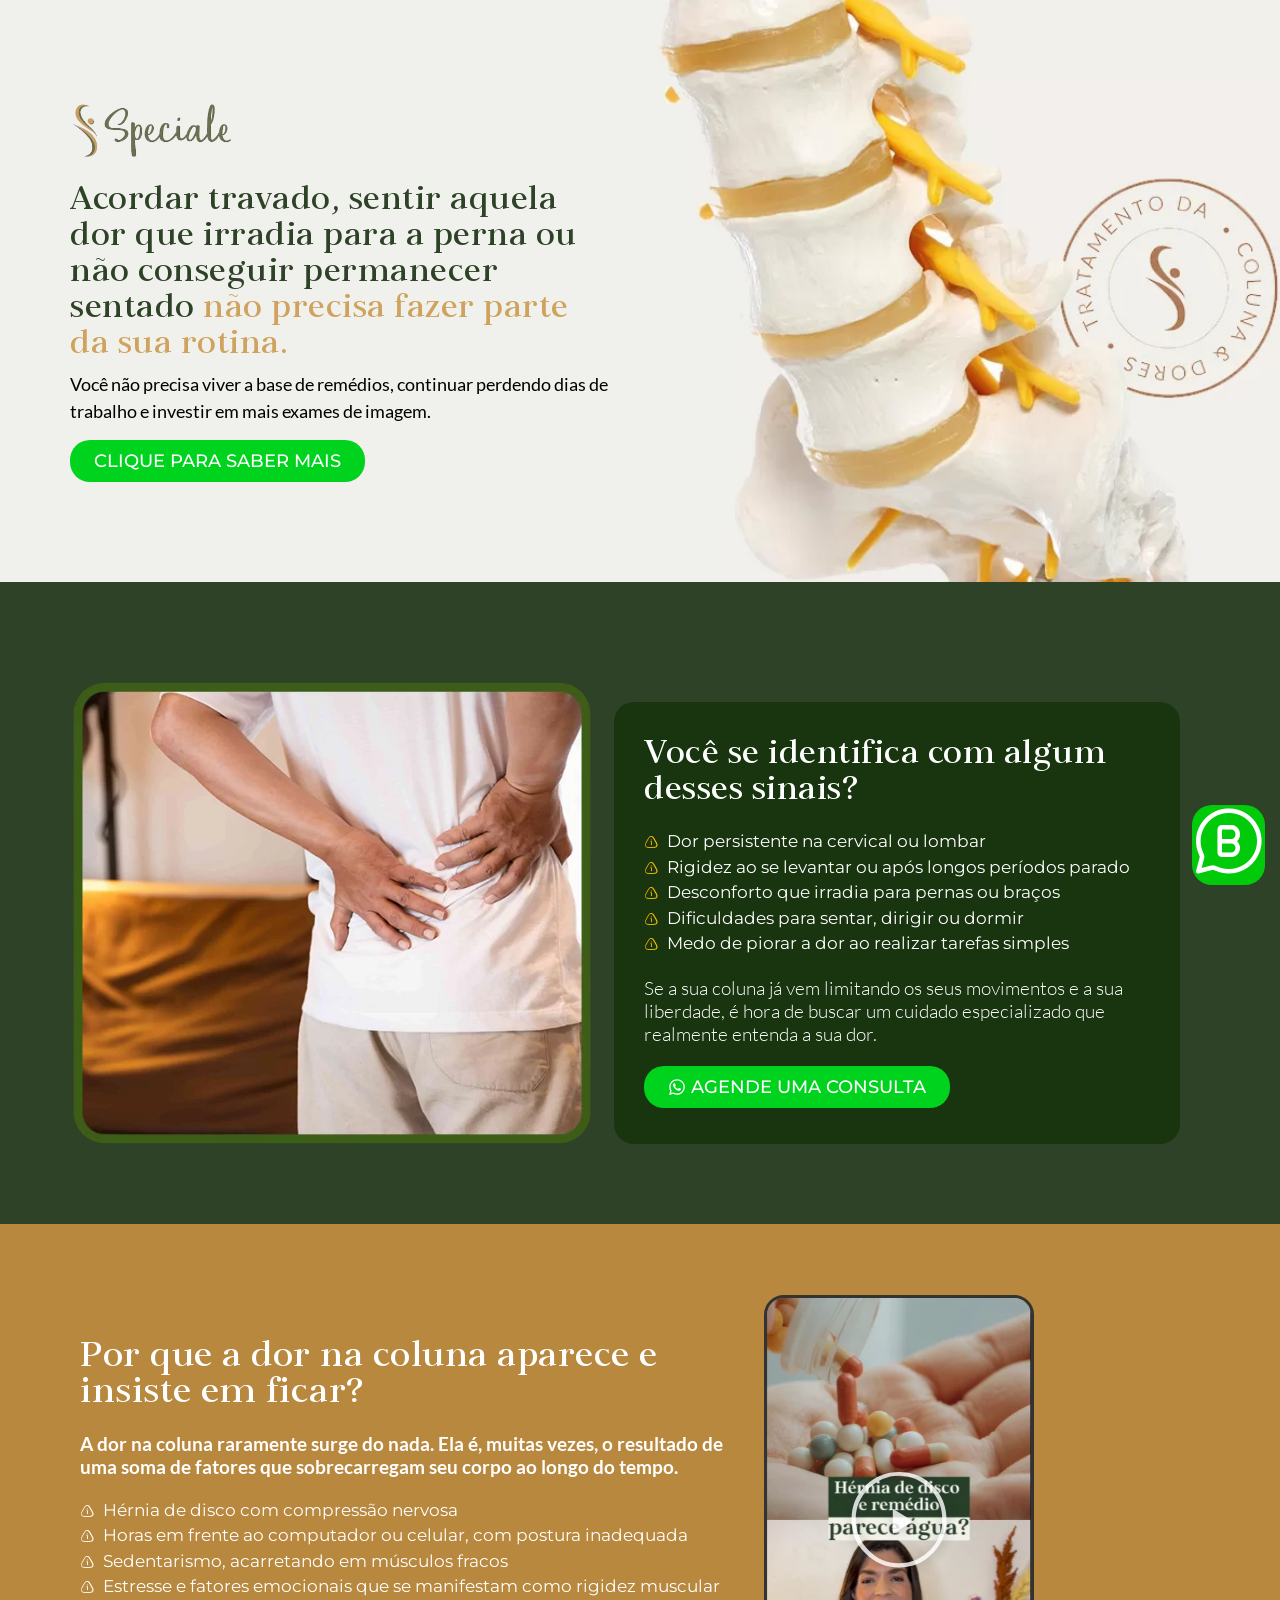
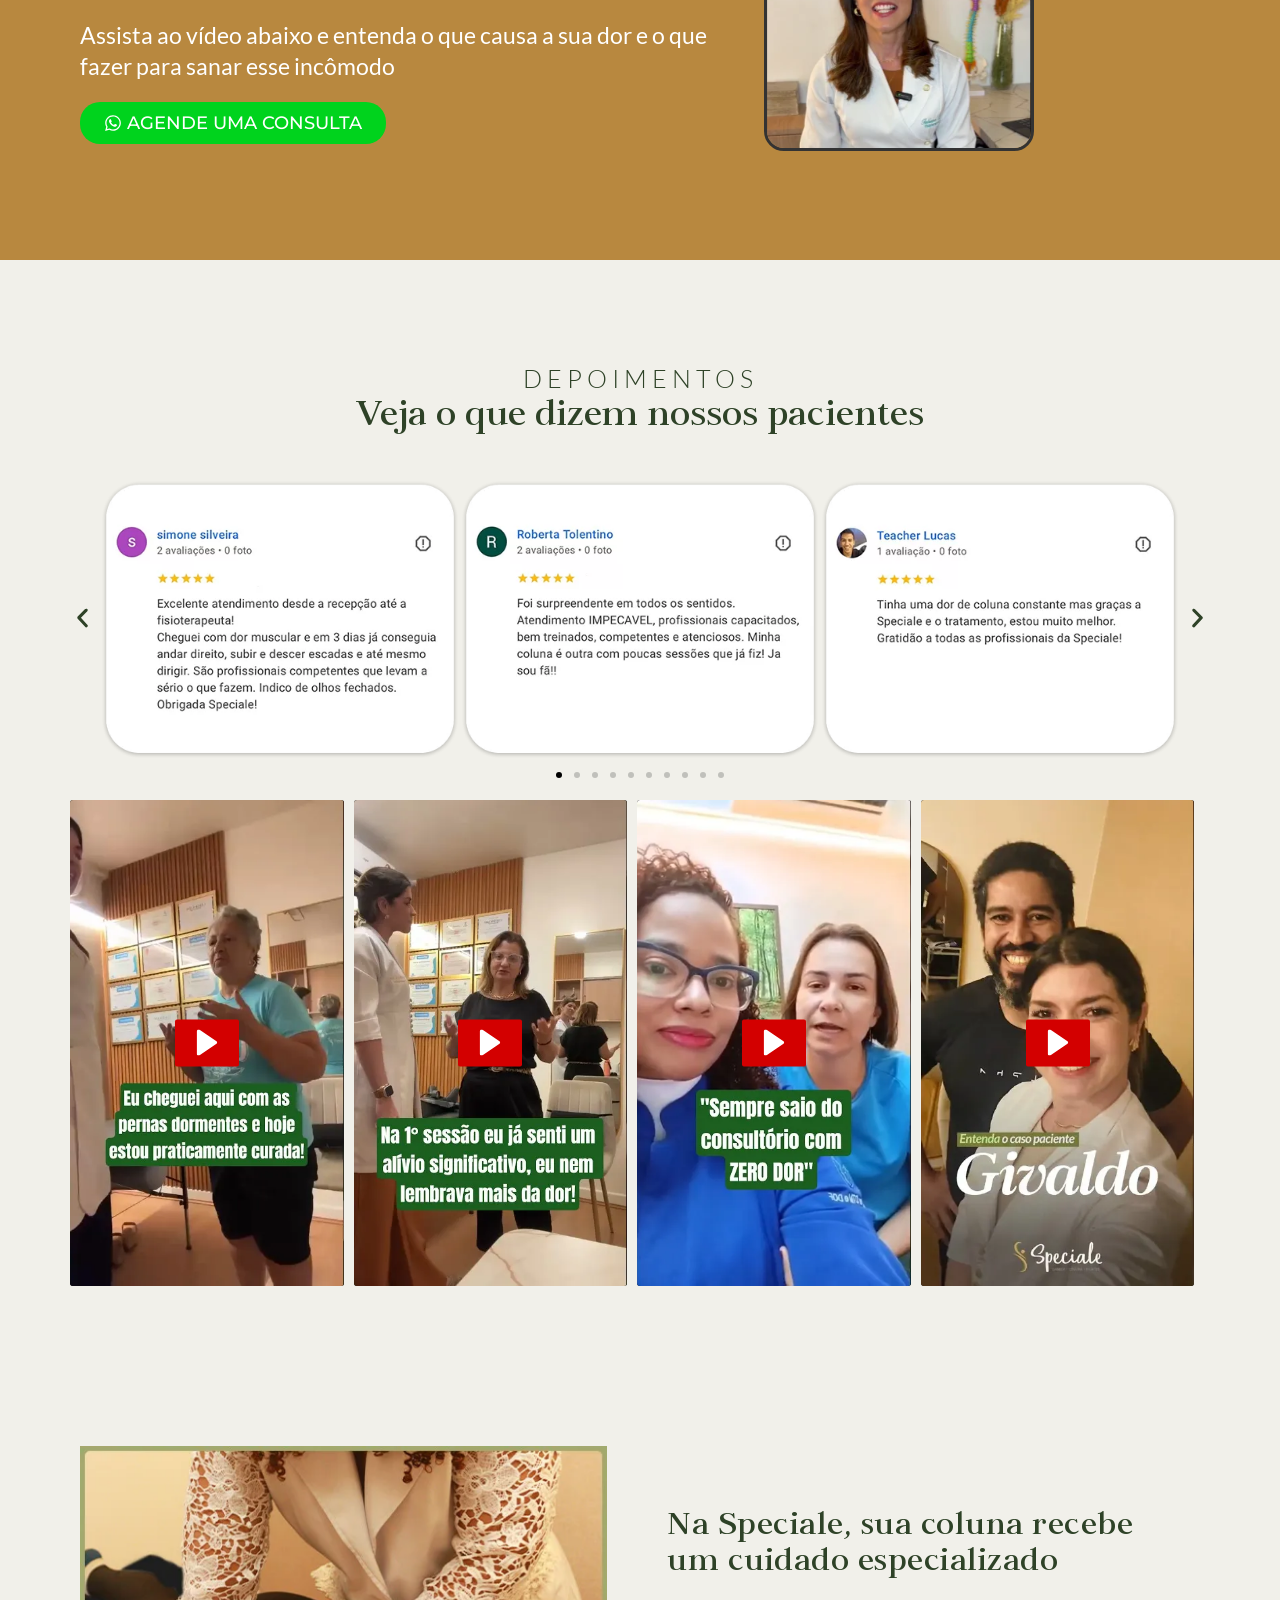
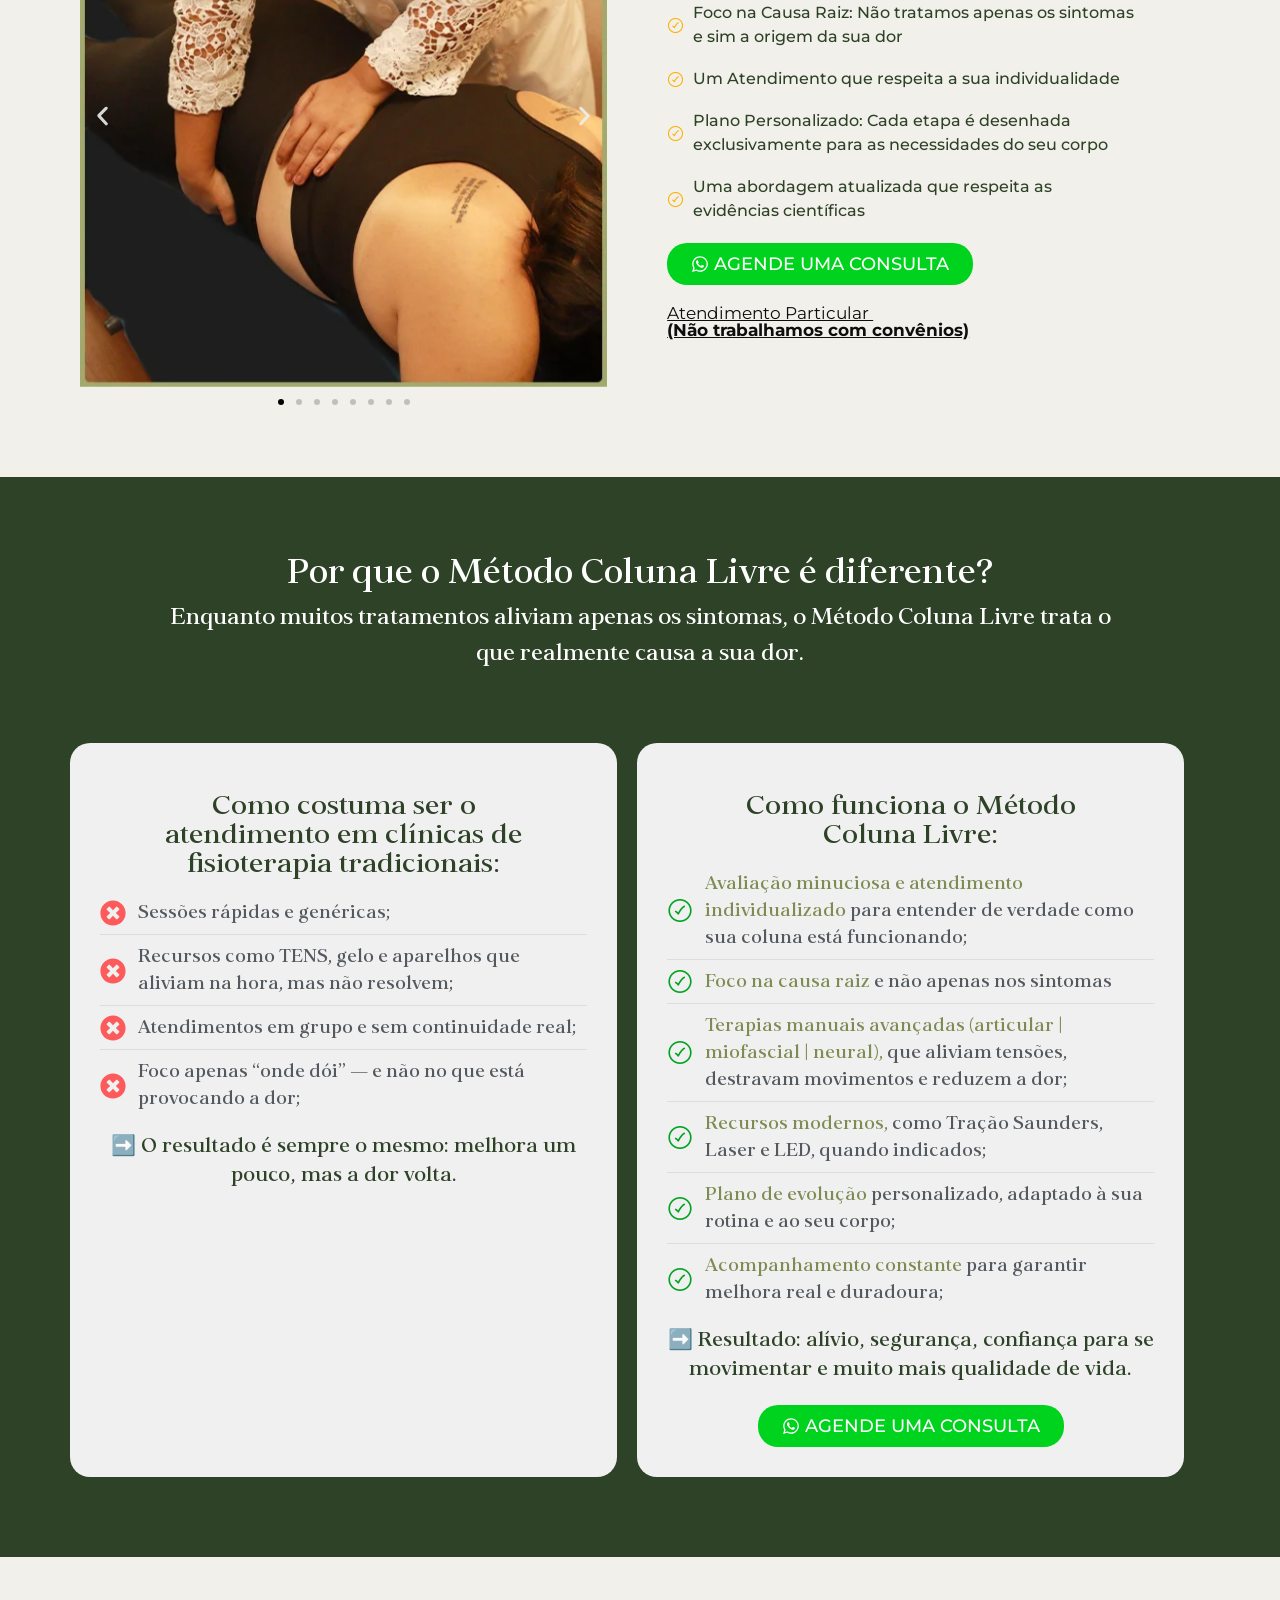
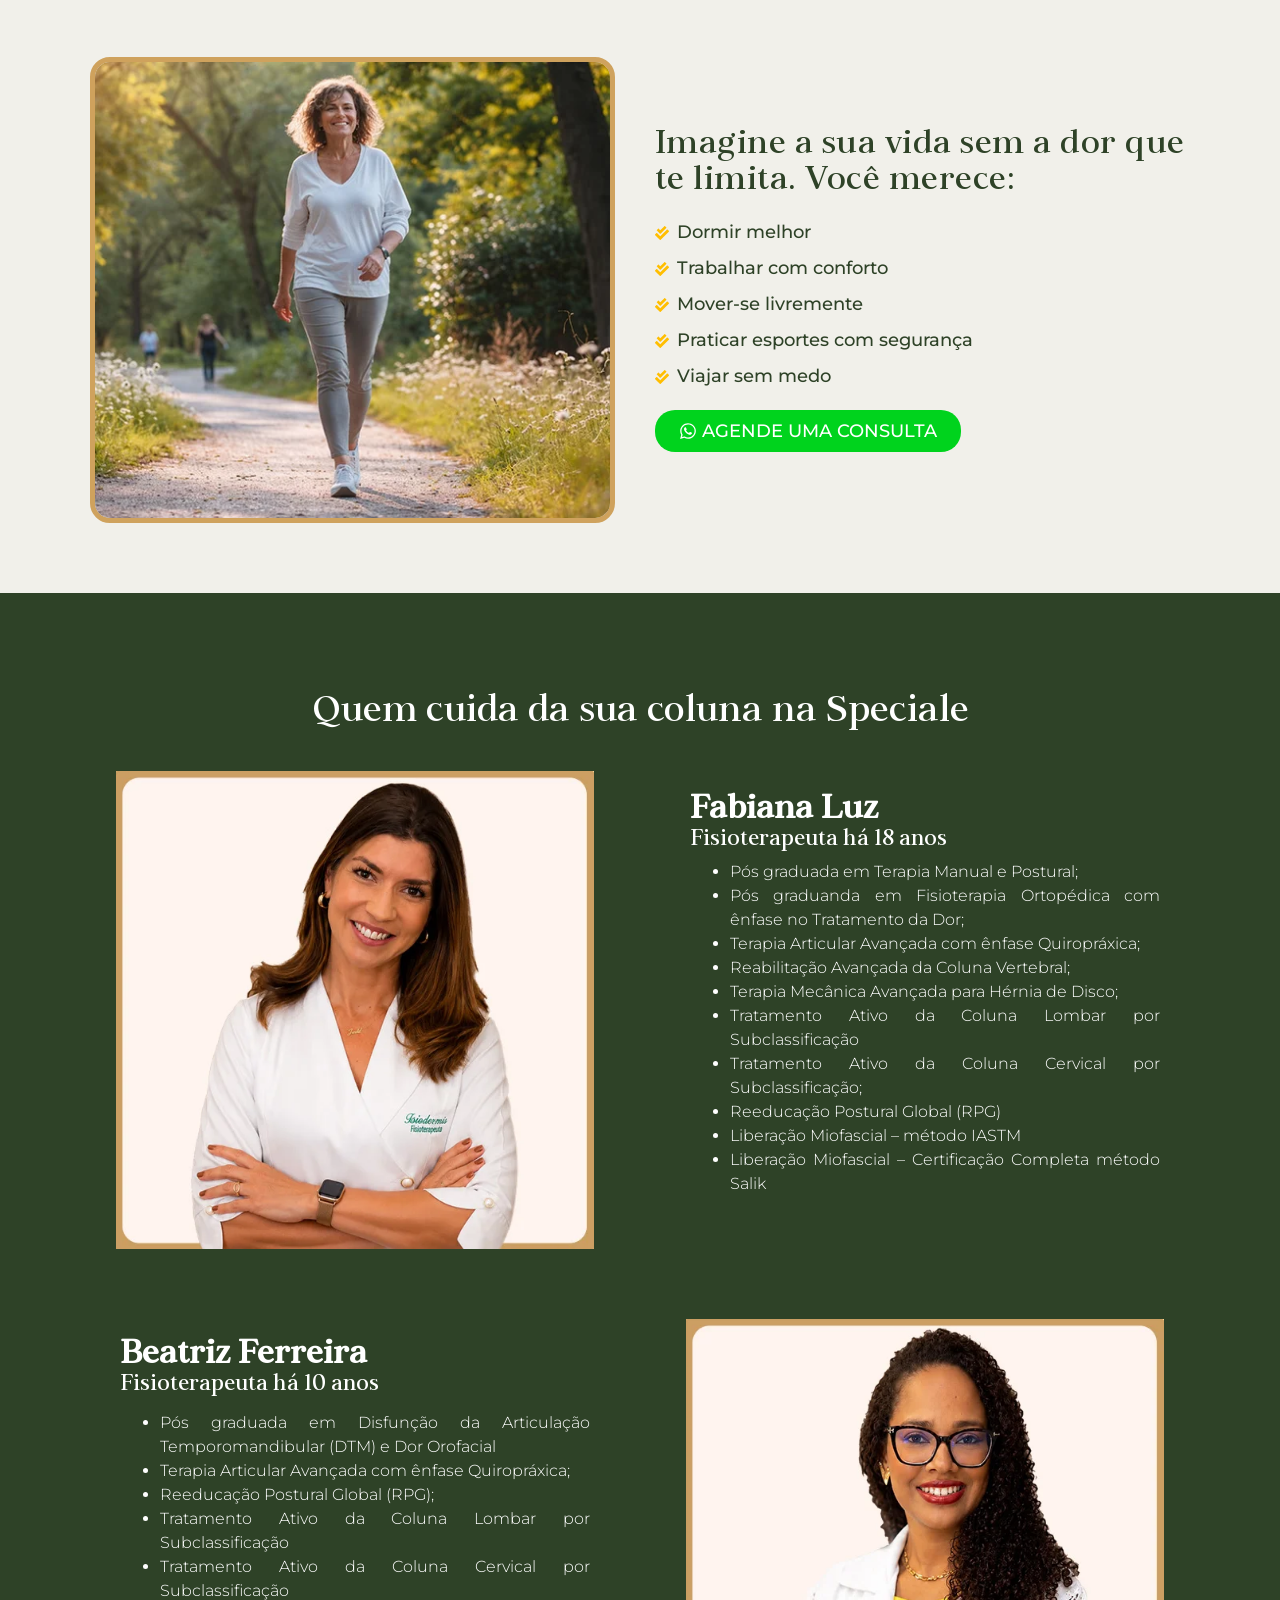
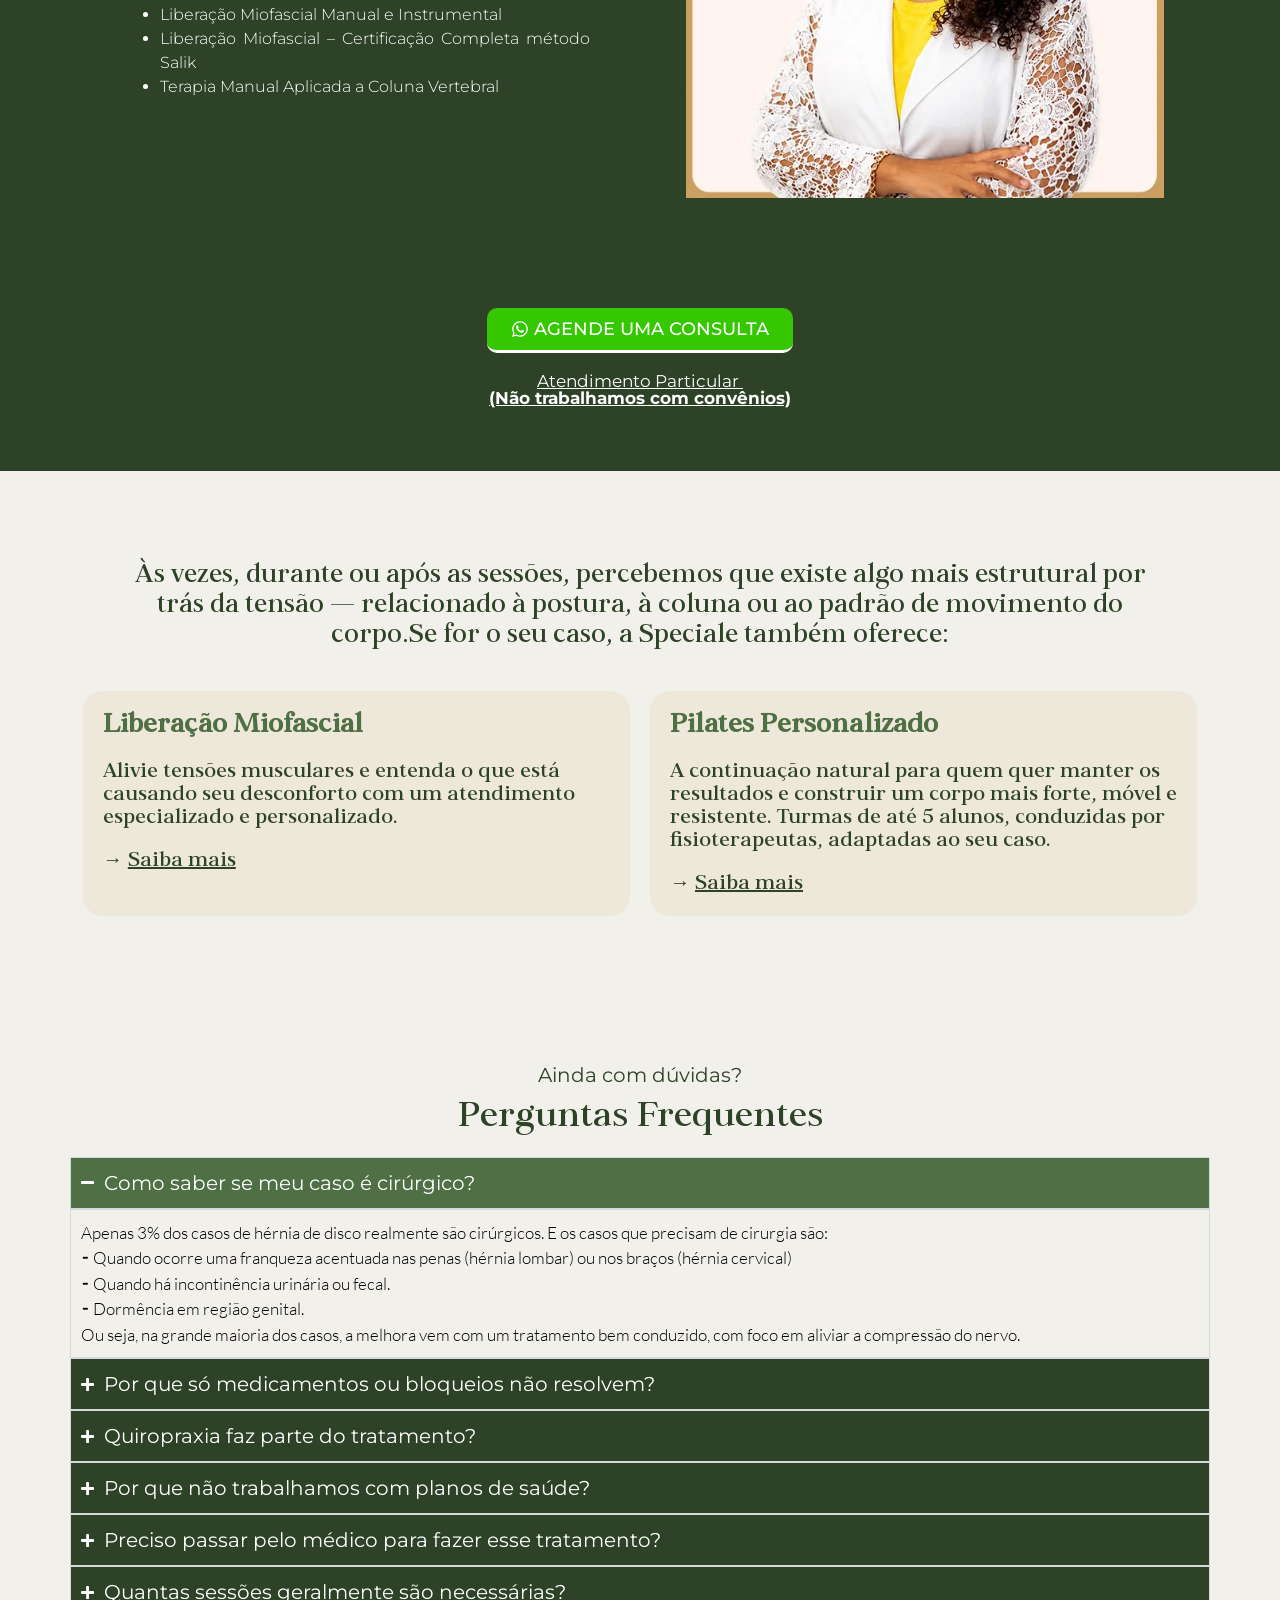
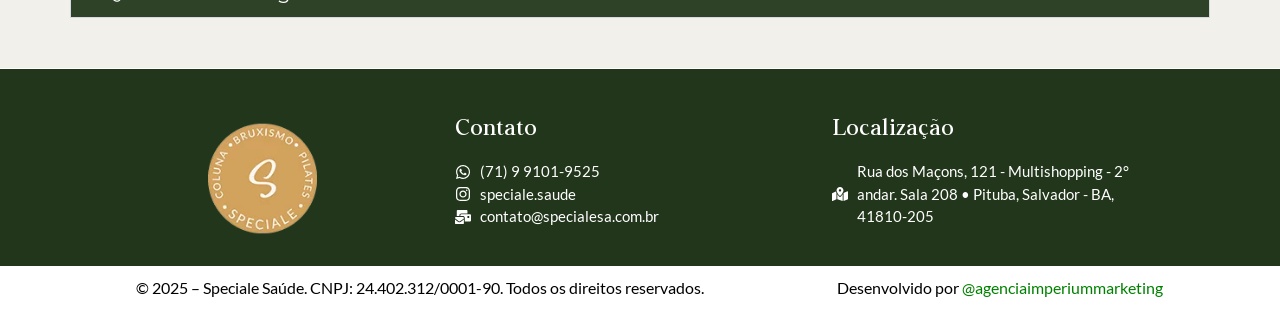
==== index.html @ 33d47948 "Página na raiz do site, sem a slug /coluna/ O GitHub Pages passa a abrir a página direto em /special" ====
<!DOCTYPE html>
<html lang="pt-BR">
<head>
<meta charset="UTF-8">
<meta name="viewport" content="width=device-width, initial-scale=1.0, viewport-fit=cover">
<title>Speciale Saúde &#8211; Fisioterapia para Coluna &#8211; BIO &#8211; Speciale Saúde</title>
<meta name="robots" content="max-image-preview:large">
<link rel="canonical" href="https://specialesa.com.br/coluna/">

<!-- LCP: fundo do topo (desktop / tablet e celular) e as fontes da primeira dobra -->
<link rel="preload" href="assets/images/DORCOLUNA_CAPA-1.webp" as="image" media="(min-width: 1025px)" fetchpriority="high">
<link rel="preload" href="assets/images/DORCOLUNA_CAPA_mobile1.webp" as="image" media="(max-width: 1024px)" fetchpriority="high">
<link rel="preload" href="assets/fonts/elgraine-medium.woff2" as="font" type="font/woff2" crossorigin>
<link rel="preload" href="assets/fonts/lato-400-latin.woff2" as="font" type="font/woff2" crossorigin>
<link rel="preload" href="assets/fonts/montserrat-var-latin.woff2" as="font" type="font/woff2" crossorigin>

<link rel="stylesheet" href="assets/css/fonts.css">
<link rel="stylesheet" href="assets/css/coluna.css">
<link rel="stylesheet" href="assets/css/static.css">
<script src="assets/js/carousel.js" defer></script>
<script src="assets/js/accordion.js" defer></script>
<script src="assets/js/video.js" defer></script>

<link rel="icon" href="assets/images/cropped-Logofavicon-32x32.png" sizes="32x32">
<link rel="icon" href="assets/images/cropped-Logofavicon-192x192.png" sizes="192x192">
<link rel="apple-touch-icon" href="assets/images/cropped-Logofavicon-180x180.png">
</head>
<body class="wp-singular page-template page-template-elementor_canvas page page-id-1596 wp-embed-responsive wp-theme-hello-elementor hello-elementor-default elementor-default elementor-template-canvas elementor-kit-5 elementor-page elementor-page-1596">
<div data-elementor-type="wp-post" data-elementor-id="1596" class="elementor elementor-1596">

<!-- Acordar travado, sentir aquela dor que irradia para a perna ou não conseguir per -->
<div class="elementor-element elementor-element-365766c1 e-flex e-con-boxed e-con e-parent"><div class="e-con-inner"><div class="elementor-element elementor-element-3592b5ce e-con-full e-flex e-con e-child"><div class="elementor-element elementor-element-5a2b39e0 elementor-widget elementor-widget-image"><div class="elementor-widget-container">
<img decoding="async" width="300" height="116" src="assets/images/logo_specialepng.webp" class="attachment-large size-large wp-image-11" alt="" /></div></div><div class="elementor-element elementor-element-76f9932 elementor-fixed elementor-view-default ha-has-bg-overlay elementor-widget elementor-widget-icon"><div class="elementor-widget-container"><div class="elementor-icon-wrapper">
<a class="elementor-icon" href="https://wa.me/5571991019525?text=Ol%C3%A1%2C%20vim%20atrav%C3%A9s%20da%20BIO%20do%20Instagram%20e%20gostaria%20de%20informa%C3%A7%C3%B5es%20sobre%20o%20Plano%20de%20tratamento%20para%20dores%20na%20coluna%20-%20m%C3%A9todo%20COLUNA%20LIVRE.%20">
<i aria-hidden="true" class="huge huge-whatsapp-business"></i>			</a></div></div></div><div class="elementor-element elementor-element-2c3c2841 elementor-widget elementor-widget-heading"><div class="elementor-widget-container"><h2 class="elementor-heading-title elementor-size-default">Acordar travado, sentir aquela dor que irradia para a perna ou não conseguir permanecer sentado <span style="color: #CFA25D"> não precisa fazer parte da sua rotina.</span></h2></div></div><div class="elementor-element elementor-element-0ee8a0e elementor-widget elementor-widget-text-editor"><div class="elementor-widget-container"><p>Você não precisa viver a base de remédios, continuar perdendo dias de trabalho e investir em mais exames de imagem.</p></div></div><div class="elementor-element elementor-element-c7bd6d0 elementor-align-left elementor-widget__width-inherit elementor-widget elementor-widget-button"><div class="elementor-widget-container"><div class="elementor-button-wrapper">
<a class="elementor-button elementor-button-link elementor-size-sm" href="#video">
<span class="elementor-button-content-wrapper">
<span class="elementor-button-text">CLIQUE PARA SABER MAIS</span>
</span>
</a></div></div></div></div><div class="elementor-element elementor-element-78fc597d e-con-full e-flex e-con e-child"></div></div></div>

<!-- Você se identifica com algum desses sinais? -->
<div class="elementor-element elementor-element-6dd96009 e-flex e-con-boxed e-con e-parent"><div class="e-con-inner"><div class="elementor-element elementor-element-5d680487 e-con-full e-flex e-con e-child"><div class="elementor-element elementor-element-5b713f7 elementor-widget elementor-widget-image"><div class="elementor-widget-container">
<img fetchpriority="high" decoding="async" width="588" height="518" src="assets/images/dorciatica.webp" class="attachment-large size-large wp-image-14" alt="" srcset="assets/images/dorciatica.webp 588w, assets/images/dorciatica-300x264.webp 300w" sizes="(max-width: 588px) 100vw, 588px" /></div></div></div><div class="elementor-element elementor-element-0d4c9af e-con-full e-flex e-con e-child"><div class="elementor-element elementor-element-a7f6bd5 elementor-widget elementor-widget-heading"><div class="elementor-widget-container"><h2 class="elementor-heading-title elementor-size-default">Você se identifica com algum desses sinais?</h2></div></div><div class="elementor-element elementor-element-01ff83d elementor-icon-list--layout-traditional elementor-list-item-link-full_width elementor-widget elementor-widget-icon-list"><div class="elementor-widget-container"><ul class="elementor-icon-list-items"><li class="elementor-icon-list-item">
<span class="elementor-icon-list-icon">
<i aria-hidden="true" class="huge huge-alert-01"></i>						</span>
<span class="elementor-icon-list-text">Dor persistente na cervical ou lombar</span></li><li class="elementor-icon-list-item">
<span class="elementor-icon-list-icon">
<i aria-hidden="true" class="huge huge-alert-01"></i>						</span>
<span class="elementor-icon-list-text">Rigidez ao se levantar ou após longos períodos parado</span></li><li class="elementor-icon-list-item">
<span class="elementor-icon-list-icon">
<i aria-hidden="true" class="huge huge-alert-01"></i>						</span>
<span class="elementor-icon-list-text">Desconforto que irradia para pernas ou braços</span></li><li class="elementor-icon-list-item">
<span class="elementor-icon-list-icon">
<i aria-hidden="true" class="huge huge-alert-01"></i>						</span>
<span class="elementor-icon-list-text">Dificuldades para sentar, dirigir ou dormir</span></li><li class="elementor-icon-list-item">
<span class="elementor-icon-list-icon">
<i aria-hidden="true" class="huge huge-alert-01"></i>						</span>
<span class="elementor-icon-list-text">Medo de piorar a dor ao realizar tarefas simples</span></li></ul></div></div><div class="elementor-element elementor-element-e197549 elementor-widget elementor-widget-heading"><div class="elementor-widget-container"><h2 class="elementor-heading-title elementor-size-default">Se a sua coluna já vem limitando os seus movimentos e a sua liberdade, é hora de buscar um cuidado especializado que realmente entenda a sua dor.</h2></div></div><div class="elementor-element elementor-element-baf95f2 elementor-align-left elementor-widget__width-inherit elementor-widget elementor-widget-button"><div class="elementor-widget-container"><div class="elementor-button-wrapper">
<a class="elementor-button elementor-button-link elementor-size-sm" href="https://wa.me/5571991019525?text=Ol%C3%A1%2C%20vim%20atrav%C3%A9s%20da%20BIO%20do%20Instagram%20e%20gostaria%20de%20informa%C3%A7%C3%B5es%20sobre%20o%20Plano%20de%20tratamento%20para%20dores%20na%20coluna%20-%20m%C3%A9todo%20COLUNA%20LIVRE.%20">
<span class="elementor-button-content-wrapper">
<span class="elementor-button-icon">
<svg aria-hidden="true" class="e-font-icon-svg e-fab-whatsapp" viewBox="0 0 448 512" xmlns="http://www.w3.org/2000/svg"><path d="M380.9 97.1C339 55.1 283.2 32 223.9 32c-122.4 0-222 99.6-222 222 0 39.1 10.2 77.3 29.6 111L0 480l117.7-30.9c32.4 17.7 68.9 27 106.1 27h.1c122.3 0 224.1-99.6 224.1-222 0-59.3-25.2-115-67.1-157zm-157 341.6c-33.2 0-65.7-8.9-94-25.7l-6.7-4-69.8 18.3L72 359.2l-4.4-7c-18.5-29.4-28.2-63.3-28.2-98.2 0-101.7 82.8-184.5 184.6-184.5 49.3 0 95.6 19.2 130.4 54.1 34.8 34.9 56.2 81.2 56.1 130.5 0 101.8-84.9 184.6-186.6 184.6zm101.2-138.2c-5.5-2.8-32.8-16.2-37.9-18-5.1-1.9-8.8-2.8-12.5 2.8-3.7 5.6-14.3 18-17.6 21.8-3.2 3.7-6.5 4.2-12 1.4-32.6-16.3-54-29.1-75.5-66-5.7-9.8 5.7-9.1 16.3-30.3 1.8-3.7.9-6.9-.5-9.7-1.4-2.8-12.5-30.1-17.1-41.2-4.5-10.8-9.1-9.3-12.5-9.5-3.2-.2-6.9-.2-10.6-.2-3.7 0-9.7 1.4-14.8 6.9-5.1 5.6-19.4 19-19.4 46.3 0 27.3 19.9 53.7 22.6 57.4 2.8 3.7 39.1 59.7 94.8 83.8 35.2 15.2 49 16.5 66.6 13.9 10.7-1.6 32.8-13.4 37.4-26.4 4.6-13 4.6-24.1 3.2-26.4-1.3-2.5-5-3.9-10.5-6.6z"></path></svg>			</span>
<span class="elementor-button-text">AGENDE UMA CONSULTA</span>
</span>
</a></div></div></div></div></div></div>

<!-- Por que a dor na coluna aparece e insiste em ficar? -->
<div class="elementor-element elementor-element-40297d0 e-flex e-con-boxed e-con e-parent"><div class="e-con-inner"><div class="elementor-element elementor-element-1cdeae9 elementor-widget elementor-widget-menu-anchor"><div class="elementor-widget-container"><div class="elementor-menu-anchor" id="video"></div></div></div><div class="elementor-element elementor-element-5ce4172 e-con-full e-flex e-con e-child"><div class="elementor-element elementor-element-612d012 elementor-widget-tablet__width-inherit elementor-widget elementor-widget-heading"><div class="elementor-widget-container"><h2 class="elementor-heading-title elementor-size-default">Por que a dor na coluna aparece e insiste em ficar?</h2></div></div><div class="elementor-element elementor-element-fdf2fa6 elementor-widget elementor-widget-heading"><div class="elementor-widget-container"><h2 class="elementor-heading-title elementor-size-default">A dor na coluna raramente surge do nada. Ela é, muitas vezes, o resultado de uma soma de fatores que sobrecarregam seu corpo ao longo do tempo.</h2></div></div><div class="elementor-element elementor-element-1547639 elementor-icon-list--layout-traditional elementor-list-item-link-full_width elementor-widget elementor-widget-icon-list"><div class="elementor-widget-container"><ul class="elementor-icon-list-items"><li class="elementor-icon-list-item">
<span class="elementor-icon-list-icon">
<i aria-hidden="true" class="huge huge-alert-01"></i>						</span>
<span class="elementor-icon-list-text">Hérnia de disco com compressão nervosa</span></li><li class="elementor-icon-list-item">
<span class="elementor-icon-list-icon">
<i aria-hidden="true" class="huge huge-alert-01"></i>						</span>
<span class="elementor-icon-list-text">Horas em frente ao computador ou celular, com postura inadequada</span></li><li class="elementor-icon-list-item">
<span class="elementor-icon-list-icon">
<i aria-hidden="true" class="huge huge-alert-01"></i>						</span>
<span class="elementor-icon-list-text">Sedentarismo, acarretando em músculos fracos</span></li><li class="elementor-icon-list-item">
<span class="elementor-icon-list-icon">
<i aria-hidden="true" class="huge huge-alert-01"></i>						</span>
<span class="elementor-icon-list-text">Estresse e fatores emocionais que se manifestam como rigidez muscular</span></li></ul></div></div><div class="elementor-element elementor-element-ebfa6b4 elementor-widget elementor-widget-heading"><div class="elementor-widget-container"><h2 class="elementor-heading-title elementor-size-default">Assista ao vídeo abaixo e entenda o que causa a sua dor e o que fazer para sanar esse incômodo</h2></div></div><div class="elementor-element elementor-element-9853d01 elementor-align-left elementor-widget__width-inherit elementor-widget elementor-widget-button"><div class="elementor-widget-container"><div class="elementor-button-wrapper">
<a class="elementor-button elementor-button-link elementor-size-sm" href="https://wa.me/5571991019525?text=Ol%C3%A1%2C%20vim%20atrav%C3%A9s%20da%20BIO%20do%20Instagram%20e%20gostaria%20de%20informa%C3%A7%C3%B5es%20sobre%20o%20Plano%20de%20tratamento%20para%20dores%20na%20coluna%20-%20m%C3%A9todo%20COLUNA%20LIVRE.%20">
<span class="elementor-button-content-wrapper">
<span class="elementor-button-icon">
<svg aria-hidden="true" class="e-font-icon-svg e-fab-whatsapp" viewBox="0 0 448 512" xmlns="http://www.w3.org/2000/svg"><path d="M380.9 97.1C339 55.1 283.2 32 223.9 32c-122.4 0-222 99.6-222 222 0 39.1 10.2 77.3 29.6 111L0 480l117.7-30.9c32.4 17.7 68.9 27 106.1 27h.1c122.3 0 224.1-99.6 224.1-222 0-59.3-25.2-115-67.1-157zm-157 341.6c-33.2 0-65.7-8.9-94-25.7l-6.7-4-69.8 18.3L72 359.2l-4.4-7c-18.5-29.4-28.2-63.3-28.2-98.2 0-101.7 82.8-184.5 184.6-184.5 49.3 0 95.6 19.2 130.4 54.1 34.8 34.9 56.2 81.2 56.1 130.5 0 101.8-84.9 184.6-186.6 184.6zm101.2-138.2c-5.5-2.8-32.8-16.2-37.9-18-5.1-1.9-8.8-2.8-12.5 2.8-3.7 5.6-14.3 18-17.6 21.8-3.2 3.7-6.5 4.2-12 1.4-32.6-16.3-54-29.1-75.5-66-5.7-9.8 5.7-9.1 16.3-30.3 1.8-3.7.9-6.9-.5-9.7-1.4-2.8-12.5-30.1-17.1-41.2-4.5-10.8-9.1-9.3-12.5-9.5-3.2-.2-6.9-.2-10.6-.2-3.7 0-9.7 1.4-14.8 6.9-5.1 5.6-19.4 19-19.4 46.3 0 27.3 19.9 53.7 22.6 57.4 2.8 3.7 39.1 59.7 94.8 83.8 35.2 15.2 49 16.5 66.6 13.9 10.7-1.6 32.8-13.4 37.4-26.4 4.6-13 4.6-24.1 3.2-26.4-1.3-2.5-5-3.9-10.5-6.6z"></path></svg>			</span>
<span class="elementor-button-text">AGENDE UMA CONSULTA</span>
</span>
</a></div></div></div></div><div class="elementor-element elementor-element-4de5561 e-con-full e-flex e-con e-child"><div class="elementor-element elementor-element-4632d40 elementor-widget elementor-widget-video"><div class="elementor-widget-container"><div class="elementor-wrapper elementor-open-inline" data-youtube="LOvasWKDRJY" data-title="hernia de disco"><div class="elementor-video"></div><div class="elementor-custom-embed-image-overlay" style="background-image: url(assets/images/Screenvideo.webp);"><div class="elementor-custom-embed-play" role="button" aria-label="Reproduzir vídeo" tabindex="0">
<svg aria-hidden="true" class="e-font-icon-svg e-eicon-play" viewBox="0 0 1000 1000" xmlns="http://www.w3.org/2000/svg"><path d="M838 162C746 71 633 25 500 25 371 25 258 71 163 162 71 254 25 367 25 500 25 633 71 746 163 837 254 929 367 979 500 979 633 979 746 933 838 837 929 746 975 633 975 500 975 367 929 254 838 162M808 192C892 279 933 379 933 500 933 621 892 725 808 808 725 892 621 938 500 938 379 938 279 896 196 808 113 725 67 621 67 500 67 379 108 279 196 192 279 108 383 62 500 62 621 62 721 108 808 192M438 392V642L642 517 438 392Z"></path></svg></div></div></div></div></div></div></div></div>

<!-- DEPOIMENTOS -->
<div class="elementor-element elementor-element-750f5298 e-flex e-con-boxed e-con e-parent"><div class="e-con-inner"><div class="elementor-element elementor-element-1acf0ecc elementor-widget__width-inherit elementor-widget elementor-widget-heading"><div class="elementor-widget-container"><h2 class="elementor-heading-title elementor-size-default">DEPOIMENTOS</h2></div></div><div class="elementor-element elementor-element-20a7c1f9 elementor-widget__width-inherit elementor-widget elementor-widget-heading"><div class="elementor-widget-container"><h2 class="elementor-heading-title elementor-size-default">Veja o que dizem nossos pacientes</h2></div></div><div class="elementor-element elementor-element-4b7bc2ee elementor-arrows-position-outside elementor-pagination-position-outside elementor-widget elementor-widget-image-carousel e-widget-swiper" data-carousel data-autoplay="5000" data-speed="500" style="--spv-m:1;--spv-t:2;--spv-d:3"><div class="elementor-widget-container"><div class="elementor-image-carousel-wrapper swiper swiper-initialized swiper-horizontal swiper-pointer-events" role="region" aria-roledescription="carousel" aria-label="Carrossel de imagens" dir="ltr"><div class="elementor-image-carousel swiper-wrapper" id="carousel-4b7bc2ee" aria-live="off"><div class="swiper-slide" role="group" aria-roledescription="slide" aria-label="1 de 10"><figure class="swiper-slide-inner"><img loading="lazy" decoding="async" class="swiper-slide-image" src="assets/images/Depoimento_03-1.webp" alt="Depoimento_03-1.png"  width="460" height="362" /></figure></div><div class="swiper-slide" role="group" aria-roledescription="slide" aria-label="2 de 10"><figure class="swiper-slide-inner"><img loading="lazy" decoding="async" class="swiper-slide-image" src="assets/images/DEPOIMENTOS_HERNIADEDISCO2.webp" alt="DEPOIMENTOS_HERNIADEDISCO2.png"  width="460" height="362" /></figure></div><div class="swiper-slide" role="group" aria-roledescription="slide" aria-label="3 de 10"><figure class="swiper-slide-inner"><img loading="lazy" decoding="async" class="swiper-slide-image" src="assets/images/DEPOIMENTOS_HERNIADEDISCO3.webp" alt="DEPOIMENTOS_HERNIADEDISCO3.png"  width="460" height="362" /></figure></div><div class="swiper-slide" role="group" aria-roledescription="slide" aria-label="4 de 10"><figure class="swiper-slide-inner"><img loading="lazy" decoding="async" class="swiper-slide-image" src="assets/images/DEPOIMENTOS_HERNIADEDISCO4.webp" alt="DEPOIMENTOS_HERNIADEDISCO4.png"  width="460" height="362" /></figure></div><div class="swiper-slide" role="group" aria-roledescription="slide" aria-label="5 de 10"><figure class="swiper-slide-inner"><img loading="lazy" decoding="async" class="swiper-slide-image" src="assets/images/DEPOIMENTOS_HERNIADEDISCO5.webp" alt="DEPOIMENTOS_HERNIADEDISCO5.png"  width="460" height="362" /></figure></div><div class="swiper-slide" role="group" aria-roledescription="slide" aria-label="6 de 10"><figure class="swiper-slide-inner"><img loading="lazy" decoding="async" class="swiper-slide-image" src="assets/images/DEPOIMENTOS_HERNIADEDISCO6.webp" alt="DEPOIMENTOS_HERNIADEDISCO6.png"  width="460" height="362" /></figure></div><div class="swiper-slide" role="group" aria-roledescription="slide" aria-label="7 de 10"><figure class="swiper-slide-inner"><img loading="lazy" decoding="async" class="swiper-slide-image" src="assets/images/DEPOIMENTOS_HERNIADEDISCO7.webp" alt="DEPOIMENTOS_HERNIADEDISCO7.png"  width="460" height="362" /></figure></div><div class="swiper-slide" role="group" aria-roledescription="slide" aria-label="8 de 10"><figure class="swiper-slide-inner"><img loading="lazy" decoding="async" class="swiper-slide-image" src="assets/images/DEPOIMENTOS_HERNIADEDISCO8.webp" alt="DEPOIMENTOS_HERNIADEDISCO8.png"  width="460" height="362" /></figure></div><div class="swiper-slide" role="group" aria-roledescription="slide" aria-label="9 de 10"><figure class="swiper-slide-inner"><img loading="lazy" decoding="async" class="swiper-slide-image" src="assets/images/DEPOIMENTOS_HERNIADEDISCO9.webp" alt="DEPOIMENTOS_HERNIADEDISCO9.png"  width="460" height="362" /></figure></div><div class="swiper-slide" role="group" aria-roledescription="slide" aria-label="10 de 10"><figure class="swiper-slide-inner"><img loading="lazy" decoding="async" class="swiper-slide-image" src="assets/images/DEPOIMENTOS_HERNIADEDISCO10.webp" alt="DEPOIMENTOS_HERNIADEDISCO10.png"  width="460" height="362" /></figure></div></div><div class="elementor-swiper-button elementor-swiper-button-prev" role="button" tabindex="0" aria-label="Slide anterior" aria-controls="carousel-4b7bc2ee">
<svg aria-hidden="true" class="e-font-icon-svg e-eicon-chevron-left" viewBox="0 0 1000 1000" xmlns="http://www.w3.org/2000/svg"><path d="M646 125C629 125 613 133 604 142L308 442C296 454 292 471 292 487 292 504 296 521 308 533L604 854C617 867 629 875 646 875 663 875 679 871 692 858 704 846 713 829 713 812 713 796 708 779 692 767L438 487 692 225C700 217 708 204 708 187 708 171 704 154 692 142 675 129 663 125 646 125Z"></path></svg></div><div class="elementor-swiper-button elementor-swiper-button-next" role="button" tabindex="0" aria-label="Próximo slide" aria-controls="carousel-4b7bc2ee">
<svg aria-hidden="true" class="e-font-icon-svg e-eicon-chevron-right" viewBox="0 0 1000 1000" xmlns="http://www.w3.org/2000/svg"><path d="M696 533C708 521 713 504 713 487 713 471 708 454 696 446L400 146C388 133 375 125 354 125 338 125 325 129 313 142 300 154 292 171 292 187 292 204 296 221 308 233L563 492 304 771C292 783 288 800 288 817 288 833 296 850 308 863 321 871 338 875 354 875 371 875 388 867 400 854L696 533Z"></path></svg></div><div class="swiper-pagination swiper-pagination-clickable swiper-pagination-bullets swiper-pagination-horizontal"><span class="swiper-pagination-bullet swiper-pagination-bullet-active" role="button" tabindex="0" aria-label="Ir para o slide 1" aria-current="true"></span><span class="swiper-pagination-bullet" role="button" tabindex="0" aria-label="Ir para o slide 2"></span><span class="swiper-pagination-bullet" role="button" tabindex="0" aria-label="Ir para o slide 3"></span><span class="swiper-pagination-bullet" role="button" tabindex="0" aria-label="Ir para o slide 4"></span><span class="swiper-pagination-bullet" role="button" tabindex="0" aria-label="Ir para o slide 5"></span><span class="swiper-pagination-bullet" role="button" tabindex="0" aria-label="Ir para o slide 6"></span><span class="swiper-pagination-bullet" role="button" tabindex="0" aria-label="Ir para o slide 7"></span><span class="swiper-pagination-bullet" role="button" tabindex="0" aria-label="Ir para o slide 8"></span><span class="swiper-pagination-bullet" role="button" tabindex="0" aria-label="Ir para o slide 9"></span><span class="swiper-pagination-bullet" role="button" tabindex="0" aria-label="Ir para o slide 10"></span></div></div></div></div><div class="elementor-element elementor-element-e9c30ec elementor-widget__width-initial elementor-widget-mobile__width-inherit elementor-widget elementor-widget-presto_video"><div class="elementor-widget-container"><figure class="wp-block-video presto-block-video  presto-provider-youtube" style="--plyr-color-main: var(--presto-player-highlight-color, #d30000); --presto-player-logo-width: 150px; --presto-player-aspect-ratio: 9/16;"><button type="button" class="yt-facade" data-youtube="X9OWbc_85mE" data-title="Eu cheguei aqui com as pernas dormentes" aria-label="Reproduzir vídeo: Eu cheguei aqui com as pernas dormentes"><img src="assets/images/video-X9OWbc_85mE.webp" alt="" width="405" height="720" loading="lazy" decoding="async"><span class="yt-facade__play" aria-hidden="true"><svg viewBox="0 0 18 18"><path d="M15.562 8.1L3.87.225c-.818-.562-1.87 0-1.87.9v15.75c0 .9 1.052 1.462 1.87.9L15.563 9.9c.584-.45.584-1.35 0-1.8z"/></svg></span></button></figure></div></div><div class="elementor-element elementor-element-540334f elementor-widget__width-initial elementor-widget-mobile__width-inherit elementor-widget-tablet__width-initial elementor-widget elementor-widget-presto_video"><div class="elementor-widget-container"><figure class="wp-block-video presto-block-video  presto-provider-youtube" style="--plyr-color-main: var(--presto-player-highlight-color, #d30000); --presto-player-logo-width: 150px; --presto-player-aspect-ratio: 9/16;"><button type="button" class="yt-facade" data-youtube="9ipRh98isUg" data-title="Depoimento da Fisioterapeuta" aria-label="Reproduzir vídeo: Depoimento da Fisioterapeuta"><img src="assets/images/video-9ipRh98isUg.webp" alt="" width="405" height="720" loading="lazy" decoding="async"><span class="yt-facade__play" aria-hidden="true"><svg viewBox="0 0 18 18"><path d="M15.562 8.1L3.87.225c-.818-.562-1.87 0-1.87.9v15.75c0 .9 1.052 1.462 1.87.9L15.563 9.9c.584-.45.584-1.35 0-1.8z"/></svg></span></button></figure></div></div><div class="elementor-element elementor-element-e71969f elementor-widget__width-initial elementor-widget-mobile__width-inherit elementor-widget elementor-widget-presto_video"><div class="elementor-widget-container"><figure class="wp-block-video presto-block-video  presto-provider-youtube" style="--plyr-color-main: var(--presto-player-highlight-color, #d30000); --presto-player-logo-width: 150px; --presto-player-aspect-ratio: 9/16;"><button type="button" class="yt-facade" data-youtube="JInoHS7aqgI" data-title="&quot;Eu não conseguia curar as minhas dores até encontrar a Speciale&quot; – Depoimento de Alice" aria-label="Reproduzir vídeo: &quot;Eu não conseguia curar as minhas dores até encontrar a Speciale&quot; – Depoimento de Alice"><img src="assets/images/video-JInoHS7aqgI.webp" alt="" width="405" height="720" loading="lazy" decoding="async"><span class="yt-facade__play" aria-hidden="true"><svg viewBox="0 0 18 18"><path d="M15.562 8.1L3.87.225c-.818-.562-1.87 0-1.87.9v15.75c0 .9 1.052 1.462 1.87.9L15.563 9.9c.584-.45.584-1.35 0-1.8z"/></svg></span></button></figure></div></div><div class="elementor-element elementor-element-557080f elementor-widget__width-initial elementor-widget-mobile__width-inherit elementor-widget elementor-widget-presto_video"><div class="elementor-widget-container"><figure class="wp-block-video presto-block-video  presto-provider-youtube" style="--plyr-color-main: var(--presto-player-highlight-color, #d30000); --presto-player-logo-width: 150px; --presto-player-aspect-ratio: 9/16;"><button type="button" class="yt-facade" data-youtube="6KE1N4ilHXU" data-title="Depoimento - Givaldo" aria-label="Reproduzir vídeo: Depoimento - Givaldo"><img src="assets/images/video-6KE1N4ilHXU.webp" alt="" width="405" height="720" loading="lazy" decoding="async"><span class="yt-facade__play" aria-hidden="true"><svg viewBox="0 0 18 18"><path d="M15.562 8.1L3.87.225c-.818-.562-1.87 0-1.87.9v15.75c0 .9 1.052 1.462 1.87.9L15.563 9.9c.584-.45.584-1.35 0-1.8z"/></svg></span></button></figure></div></div></div></div>

<!-- Na Speciale, sua coluna recebe um cuidado especializado -->
<div class="elementor-element elementor-element-7f07a69d e-flex e-con-boxed e-con e-parent"><div class="e-con-inner"><div class="elementor-element elementor-element-5740dffc e-con-full e-flex e-con e-child"><div class="elementor-element elementor-element-74f5f6cb elementor-hidden-desktop elementor-hidden-tablet elementor-widget elementor-widget-heading"><div class="elementor-widget-container"><h2 class="elementor-heading-title elementor-size-default">Na Speciale, sua coluna recebe um cuidado especializado</h2></div></div><div class="elementor-element elementor-element-f799844 elementor-arrows-position-inside elementor-pagination-position-outside elementor-widget elementor-widget-image-carousel e-widget-swiper" data-carousel data-autoplay="5000" data-speed="500" style="--spv-m:1;--spv-t:1;--spv-d:1"><div class="elementor-widget-container"><div class="elementor-image-carousel-wrapper swiper swiper-initialized swiper-horizontal swiper-pointer-events swiper-backface-hidden" role="region" aria-roledescription="carousel" aria-label="Carrossel de imagens" dir="ltr"><div class="elementor-image-carousel swiper-wrapper" id="carousel-f799844" aria-live="off"><div class="swiper-slide" role="group" aria-roledescription="slide" aria-label="1 de 8"><figure class="swiper-slide-inner"><img loading="lazy" decoding="async" class="swiper-slide-image" src="assets/images/FISIOTERAPIA.webp" alt="FISIOTERAPIA"  width="542" height="556" /></figure></div><div class="swiper-slide" role="group" aria-roledescription="slide" aria-label="2 de 8"><figure class="swiper-slide-inner"><img loading="lazy" decoding="async" class="swiper-slide-image" src="assets/images/FISIOTERAPIA_ATENDIMENTO.webp" alt="FISIOTERAPIA_ATENDIMENTO"  width="542" height="556" /></figure></div><div class="swiper-slide" role="group" aria-roledescription="slide" aria-label="3 de 8"><figure class="swiper-slide-inner"><img loading="lazy" decoding="async" class="swiper-slide-image" src="assets/images/FISIOTERAPIA_COLUNA.webp" alt="FISIOTERAPIA_COLUNA"  width="542" height="556" /></figure></div><div class="swiper-slide" role="group" aria-roledescription="slide" aria-label="4 de 8"><figure class="swiper-slide-inner"><img loading="lazy" decoding="async" class="swiper-slide-image" src="assets/images/FISIOTERAPIA_PACIENTE.webp" alt="FISIOTERAPIA_PACIENTE"  width="542" height="556" /></figure></div><div class="swiper-slide" role="group" aria-roledescription="slide" aria-label="5 de 8"><figure class="swiper-slide-inner"><img loading="lazy" decoding="async" class="swiper-slide-image" src="assets/images/FISIOTERAPIA_PERSONALIZADA.webp" alt="FISIOTERAPIA_PERSONALIZADA"  width="542" height="556" /></figure></div><div class="swiper-slide" role="group" aria-roledescription="slide" aria-label="6 de 8"><figure class="swiper-slide-inner"><img loading="lazy" decoding="async" class="swiper-slide-image" src="assets/images/FISIOTERAPIA_SPECIALE.webp" alt="FISIOTERAPIA_SPECIALE"  width="542" height="556" /></figure></div><div class="swiper-slide" role="group" aria-roledescription="slide" aria-label="7 de 8"><figure class="swiper-slide-inner"><img loading="lazy" decoding="async" class="swiper-slide-image" src="assets/images/FISIO_PHOENIX.webp" alt="FISIO_PHOENIX"  width="542" height="556" /></figure></div><div class="swiper-slide" role="group" aria-roledescription="slide" aria-label="8 de 8"><figure class="swiper-slide-inner"><img loading="lazy" decoding="async" class="swiper-slide-image" src="assets/images/FISIOTERAPIA-LASE.webp" alt="FISIOTERAPIA-LASE"  width="542" height="556" /></figure></div></div><div class="elementor-swiper-button elementor-swiper-button-prev" role="button" tabindex="0" aria-label="Slide anterior" aria-controls="carousel-f799844">
<svg aria-hidden="true" class="e-font-icon-svg e-eicon-chevron-left" viewBox="0 0 1000 1000" xmlns="http://www.w3.org/2000/svg"><path d="M646 125C629 125 613 133 604 142L308 442C296 454 292 471 292 487 292 504 296 521 308 533L604 854C617 867 629 875 646 875 663 875 679 871 692 858 704 846 713 829 713 812 713 796 708 779 692 767L438 487 692 225C700 217 708 204 708 187 708 171 704 154 692 142 675 129 663 125 646 125Z"></path></svg></div><div class="elementor-swiper-button elementor-swiper-button-next" role="button" tabindex="0" aria-label="Próximo slide" aria-controls="carousel-f799844">
<svg aria-hidden="true" class="e-font-icon-svg e-eicon-chevron-right" viewBox="0 0 1000 1000" xmlns="http://www.w3.org/2000/svg"><path d="M696 533C708 521 713 504 713 487 713 471 708 454 696 446L400 146C388 133 375 125 354 125 338 125 325 129 313 142 300 154 292 171 292 187 292 204 296 221 308 233L563 492 304 771C292 783 288 800 288 817 288 833 296 850 308 863 321 871 338 875 354 875 371 875 388 867 400 854L696 533Z"></path></svg></div><div class="swiper-pagination swiper-pagination-clickable swiper-pagination-bullets swiper-pagination-horizontal"><span class="swiper-pagination-bullet swiper-pagination-bullet-active" role="button" tabindex="0" aria-label="Ir para o slide 1" aria-current="true"></span><span class="swiper-pagination-bullet" role="button" tabindex="0" aria-label="Ir para o slide 2"></span><span class="swiper-pagination-bullet" role="button" tabindex="0" aria-label="Ir para o slide 3"></span><span class="swiper-pagination-bullet" role="button" tabindex="0" aria-label="Ir para o slide 4"></span><span class="swiper-pagination-bullet" role="button" tabindex="0" aria-label="Ir para o slide 5"></span><span class="swiper-pagination-bullet" role="button" tabindex="0" aria-label="Ir para o slide 6"></span><span class="swiper-pagination-bullet" role="button" tabindex="0" aria-label="Ir para o slide 7"></span><span class="swiper-pagination-bullet" role="button" tabindex="0" aria-label="Ir para o slide 8"></span></div></div></div></div></div><div class="elementor-element elementor-element-3314e5e0 e-con-full e-flex e-con e-child"><div class="elementor-element elementor-element-32b7ca7 elementor-hidden-mobile elementor-widget elementor-widget-heading"><div class="elementor-widget-container"><h2 class="elementor-heading-title elementor-size-default">Na Speciale, sua coluna recebe um cuidado especializado</h2></div></div><div class="elementor-element elementor-element-871b9b1 elementor-icon-list--layout-traditional elementor-list-item-link-full_width elementor-widget elementor-widget-icon-list"><div class="elementor-widget-container"><ul class="elementor-icon-list-items"><li class="elementor-icon-list-item">
<span class="elementor-icon-list-icon">
<i aria-hidden="true" class="huge huge-checkmark-circle-01"></i>						</span>
<span class="elementor-icon-list-text">Foco na Causa Raiz: Não tratamos apenas os sintomas e sim a origem da sua dor</span></li><li class="elementor-icon-list-item">
<span class="elementor-icon-list-icon">
<i aria-hidden="true" class="huge huge-checkmark-circle-01"></i>						</span>
<span class="elementor-icon-list-text">Um Atendimento que respeita a sua individualidade</span></li><li class="elementor-icon-list-item">
<span class="elementor-icon-list-icon">
<i aria-hidden="true" class="huge huge-checkmark-circle-01"></i>						</span>
<span class="elementor-icon-list-text">Plano Personalizado: Cada etapa é desenhada exclusivamente para as necessidades do seu corpo</span></li><li class="elementor-icon-list-item">
<span class="elementor-icon-list-icon">
<i aria-hidden="true" class="huge huge-checkmark-circle-01"></i>						</span>
<span class="elementor-icon-list-text">Uma abordagem atualizada que respeita as evidências científicas</span></li></ul></div></div><div class="elementor-element elementor-element-1e73c5f5 elementor-align-left elementor-widget__width-inherit elementor-widget elementor-widget-button"><div class="elementor-widget-container"><div class="elementor-button-wrapper">
<a class="elementor-button elementor-button-link elementor-size-sm" href="https://wa.me/5571991019525?text=Ol%C3%A1%2C%20vim%20atrav%C3%A9s%20da%20BIO%20do%20Instagram%20e%20gostaria%20de%20informa%C3%A7%C3%B5es%20sobre%20o%20Plano%20de%20tratamento%20para%20dores%20na%20coluna%20-%20m%C3%A9todo%20COLUNA%20LIVRE.%20">
<span class="elementor-button-content-wrapper">
<span class="elementor-button-icon">
<svg aria-hidden="true" class="e-font-icon-svg e-fab-whatsapp" viewBox="0 0 448 512" xmlns="http://www.w3.org/2000/svg"><path d="M380.9 97.1C339 55.1 283.2 32 223.9 32c-122.4 0-222 99.6-222 222 0 39.1 10.2 77.3 29.6 111L0 480l117.7-30.9c32.4 17.7 68.9 27 106.1 27h.1c122.3 0 224.1-99.6 224.1-222 0-59.3-25.2-115-67.1-157zm-157 341.6c-33.2 0-65.7-8.9-94-25.7l-6.7-4-69.8 18.3L72 359.2l-4.4-7c-18.5-29.4-28.2-63.3-28.2-98.2 0-101.7 82.8-184.5 184.6-184.5 49.3 0 95.6 19.2 130.4 54.1 34.8 34.9 56.2 81.2 56.1 130.5 0 101.8-84.9 184.6-186.6 184.6zm101.2-138.2c-5.5-2.8-32.8-16.2-37.9-18-5.1-1.9-8.8-2.8-12.5 2.8-3.7 5.6-14.3 18-17.6 21.8-3.2 3.7-6.5 4.2-12 1.4-32.6-16.3-54-29.1-75.5-66-5.7-9.8 5.7-9.1 16.3-30.3 1.8-3.7.9-6.9-.5-9.7-1.4-2.8-12.5-30.1-17.1-41.2-4.5-10.8-9.1-9.3-12.5-9.5-3.2-.2-6.9-.2-10.6-.2-3.7 0-9.7 1.4-14.8 6.9-5.1 5.6-19.4 19-19.4 46.3 0 27.3 19.9 53.7 22.6 57.4 2.8 3.7 39.1 59.7 94.8 83.8 35.2 15.2 49 16.5 66.6 13.9 10.7-1.6 32.8-13.4 37.4-26.4 4.6-13 4.6-24.1 3.2-26.4-1.3-2.5-5-3.9-10.5-6.6z"></path></svg>			</span>
<span class="elementor-button-text">AGENDE UMA CONSULTA</span>
</span>
</a></div></div></div><div class="elementor-element elementor-element-7880d00 elementor-widget-mobile__width-inherit elementor-widget elementor-widget-text-editor"><div class="elementor-widget-container"><p><u>Atendimento Particular <br /></u><strong><u>(Não trabalhamos com convênios)</u></strong></p></div></div></div></div></div>

<!-- Por que o Método Coluna Livre é diferente? -->
<div class="elementor-element elementor-element-c188cc8 e-flex e-con-boxed e-con e-parent"><div class="e-con-inner"><div class="elementor-element elementor-element-7bfa68a elementor-widget__width-inherit elementor-widget elementor-widget-heading"><div class="elementor-widget-container"><h2 class="elementor-heading-title elementor-size-default">Por que o Método Coluna Livre é diferente?</h2></div></div><div class="elementor-element elementor-element-90a05ba elementor-widget__width-initial elementor-widget-mobile__width-inherit elementor-widget elementor-widget-heading"><div class="elementor-widget-container"><h2 class="elementor-heading-title elementor-size-default">Enquanto muitos tratamentos aliviam apenas os sintomas, o Método Coluna Livre trata o que realmente causa a sua dor.</h2></div></div><div class="elementor-element elementor-element-9cdcf74 e-con-full e-flex e-con e-child"><div class="elementor-element elementor-element-427a488 elementor-widget__width-initial elementor-widget elementor-widget-heading"><div class="elementor-widget-container"><h2 class="elementor-heading-title elementor-size-default">Como costuma ser o atendimento em clínicas de fisioterapia tradicionais:</h2></div></div><div class="elementor-element elementor-element-2d10376 elementor-icon-list--layout-traditional elementor-list-item-link-full_width elementor-widget elementor-widget-icon-list"><div class="elementor-widget-container"><ul class="elementor-icon-list-items"><li class="elementor-icon-list-item">
<span class="elementor-icon-list-icon">
<svg aria-hidden="true" class="e-font-icon-svg e-fas-times-circle" viewBox="0 0 512 512" xmlns="http://www.w3.org/2000/svg"><path d="M256 8C119 8 8 119 8 256s111 248 248 248 248-111 248-248S393 8 256 8zm121.6 313.1c4.7 4.7 4.7 12.3 0 17L338 377.6c-4.7 4.7-12.3 4.7-17 0L256 312l-65.1 65.6c-4.7 4.7-12.3 4.7-17 0L134.4 338c-4.7-4.7-4.7-12.3 0-17l65.6-65-65.6-65.1c-4.7-4.7-4.7-12.3 0-17l39.6-39.6c4.7-4.7 12.3-4.7 17 0l65 65.7 65.1-65.6c4.7-4.7 12.3-4.7 17 0l39.6 39.6c4.7 4.7 4.7 12.3 0 17L312 256l65.6 65.1z"></path></svg>						</span>
<span class="elementor-icon-list-text">Sessões rápidas e genéricas; </span></li><li class="elementor-icon-list-item">
<span class="elementor-icon-list-icon">
<svg aria-hidden="true" class="e-font-icon-svg e-fas-times-circle" viewBox="0 0 512 512" xmlns="http://www.w3.org/2000/svg"><path d="M256 8C119 8 8 119 8 256s111 248 248 248 248-111 248-248S393 8 256 8zm121.6 313.1c4.7 4.7 4.7 12.3 0 17L338 377.6c-4.7 4.7-12.3 4.7-17 0L256 312l-65.1 65.6c-4.7 4.7-12.3 4.7-17 0L134.4 338c-4.7-4.7-4.7-12.3 0-17l65.6-65-65.6-65.1c-4.7-4.7-4.7-12.3 0-17l39.6-39.6c4.7-4.7 12.3-4.7 17 0l65 65.7 65.1-65.6c4.7-4.7 12.3-4.7 17 0l39.6 39.6c4.7 4.7 4.7 12.3 0 17L312 256l65.6 65.1z"></path></svg>						</span>
<span class="elementor-icon-list-text">Recursos como TENS, gelo e aparelhos que aliviam na hora, mas não resolvem;</span></li><li class="elementor-icon-list-item">
<span class="elementor-icon-list-icon">
<svg aria-hidden="true" class="e-font-icon-svg e-fas-times-circle" viewBox="0 0 512 512" xmlns="http://www.w3.org/2000/svg"><path d="M256 8C119 8 8 119 8 256s111 248 248 248 248-111 248-248S393 8 256 8zm121.6 313.1c4.7 4.7 4.7 12.3 0 17L338 377.6c-4.7 4.7-12.3 4.7-17 0L256 312l-65.1 65.6c-4.7 4.7-12.3 4.7-17 0L134.4 338c-4.7-4.7-4.7-12.3 0-17l65.6-65-65.6-65.1c-4.7-4.7-4.7-12.3 0-17l39.6-39.6c4.7-4.7 12.3-4.7 17 0l65 65.7 65.1-65.6c4.7-4.7 12.3-4.7 17 0l39.6 39.6c4.7 4.7 4.7 12.3 0 17L312 256l65.6 65.1z"></path></svg>						</span>
<span class="elementor-icon-list-text">Atendimentos em grupo e sem continuidade real;</span></li><li class="elementor-icon-list-item">
<span class="elementor-icon-list-icon">
<svg aria-hidden="true" class="e-font-icon-svg e-fas-times-circle" viewBox="0 0 512 512" xmlns="http://www.w3.org/2000/svg"><path d="M256 8C119 8 8 119 8 256s111 248 248 248 248-111 248-248S393 8 256 8zm121.6 313.1c4.7 4.7 4.7 12.3 0 17L338 377.6c-4.7 4.7-12.3 4.7-17 0L256 312l-65.1 65.6c-4.7 4.7-12.3 4.7-17 0L134.4 338c-4.7-4.7-4.7-12.3 0-17l65.6-65-65.6-65.1c-4.7-4.7-4.7-12.3 0-17l39.6-39.6c4.7-4.7 12.3-4.7 17 0l65 65.7 65.1-65.6c4.7-4.7 12.3-4.7 17 0l39.6 39.6c4.7 4.7 4.7 12.3 0 17L312 256l65.6 65.1z"></path></svg>						</span>
<span class="elementor-icon-list-text">Foco apenas “onde dói” — e não no que está provocando a dor;</span></li></ul></div></div><div class="elementor-element elementor-element-c140180 elementor-widget__width-inherit elementor-widget elementor-widget-heading"><div class="elementor-widget-container"><h2 class="elementor-heading-title elementor-size-default">➡️ O resultado é sempre o mesmo: melhora um pouco, mas a dor volta.</h2></div></div></div><div class="elementor-element elementor-element-9be3bd7 e-con-full e-flex e-con e-child"><div class="elementor-element elementor-element-0c46467 elementor-widget__width-initial elementor-widget elementor-widget-heading"><div class="elementor-widget-container"><h2 class="elementor-heading-title elementor-size-default">Como funciona o Método Coluna Livre:</h2></div></div><div class="elementor-element elementor-element-ae44778 elementor-icon-list--layout-traditional elementor-list-item-link-full_width elementor-widget elementor-widget-icon-list"><div class="elementor-widget-container"><ul class="elementor-icon-list-items"><li class="elementor-icon-list-item">
<span class="elementor-icon-list-icon">
<i aria-hidden="true" class="huge huge-checkmark-circle-01"></i>						</span>
<span class="elementor-icon-list-text"><b><span style="color: #7e8c54">Avaliação minuciosa e atendimento individualizado</span> </b>para entender de verdade como sua coluna está funcionando;</span></li><li class="elementor-icon-list-item">
<span class="elementor-icon-list-icon">
<i aria-hidden="true" class="huge huge-checkmark-circle-01"></i>						</span>
<span class="elementor-icon-list-text"><b><span style="color: #7e8c54">Foco na causa raiz </span> </b>e não apenas nos sintomas</span></li><li class="elementor-icon-list-item">
<span class="elementor-icon-list-icon">
<i aria-hidden="true" class="huge huge-checkmark-circle-01"></i>						</span>
<span class="elementor-icon-list-text"><span style="color: #7e8c54"><b>Terapias manuais avançadas (articular | miofascial | neural),</b></span> que aliviam tensões, destravam movimentos e reduzem a dor;</span></li><li class="elementor-icon-list-item">
<span class="elementor-icon-list-icon">
<i aria-hidden="true" class="huge huge-checkmark-circle-01"></i>						</span>
<span class="elementor-icon-list-text"><span style="color: #7e8c54"><b>Recursos modernos,</b></span> como Tração Saunders, Laser e LED, quando indicados;</span></li><li class="elementor-icon-list-item">
<span class="elementor-icon-list-icon">
<i aria-hidden="true" class="huge huge-checkmark-circle-01"></i>						</span>
<span class="elementor-icon-list-text"><span style="color: #7e8c54"> <b>Plano de evolução</b></span><b> </b>personalizado, adaptado à sua rotina e ao seu corpo;</span></li><li class="elementor-icon-list-item">
<span class="elementor-icon-list-icon">
<i aria-hidden="true" class="huge huge-checkmark-circle-01"></i>						</span>
<span class="elementor-icon-list-text"><span style="color: #7e8c54"><b>Acompanhamento constante</b></span> para garantir melhora real e duradoura;</span></li></ul></div></div><div class="elementor-element elementor-element-0517aec elementor-widget__width-inherit elementor-widget elementor-widget-heading"><div class="elementor-widget-container"><h2 class="elementor-heading-title elementor-size-default">➡️ Resultado: alívio, segurança, confiança para se movimentar e muito mais qualidade de vida.</h2></div></div><div class="elementor-element elementor-element-5754e8e5 elementor-align-center elementor-widget__width-inherit elementor-widget elementor-widget-button"><div class="elementor-widget-container"><div class="elementor-button-wrapper">
<a class="elementor-button elementor-button-link elementor-size-sm" href="https://wa.me/5571991019525?text=Ol%C3%A1%2C%20vim%20atrav%C3%A9s%20da%20BIO%20do%20Instagram%20e%20gostaria%20de%20informa%C3%A7%C3%B5es%20sobre%20o%20Plano%20de%20tratamento%20para%20dores%20na%20coluna%20-%20m%C3%A9todo%20COLUNA%20LIVRE.%20">
<span class="elementor-button-content-wrapper">
<span class="elementor-button-icon">
<svg aria-hidden="true" class="e-font-icon-svg e-fab-whatsapp" viewBox="0 0 448 512" xmlns="http://www.w3.org/2000/svg"><path d="M380.9 97.1C339 55.1 283.2 32 223.9 32c-122.4 0-222 99.6-222 222 0 39.1 10.2 77.3 29.6 111L0 480l117.7-30.9c32.4 17.7 68.9 27 106.1 27h.1c122.3 0 224.1-99.6 224.1-222 0-59.3-25.2-115-67.1-157zm-157 341.6c-33.2 0-65.7-8.9-94-25.7l-6.7-4-69.8 18.3L72 359.2l-4.4-7c-18.5-29.4-28.2-63.3-28.2-98.2 0-101.7 82.8-184.5 184.6-184.5 49.3 0 95.6 19.2 130.4 54.1 34.8 34.9 56.2 81.2 56.1 130.5 0 101.8-84.9 184.6-186.6 184.6zm101.2-138.2c-5.5-2.8-32.8-16.2-37.9-18-5.1-1.9-8.8-2.8-12.5 2.8-3.7 5.6-14.3 18-17.6 21.8-3.2 3.7-6.5 4.2-12 1.4-32.6-16.3-54-29.1-75.5-66-5.7-9.8 5.7-9.1 16.3-30.3 1.8-3.7.9-6.9-.5-9.7-1.4-2.8-12.5-30.1-17.1-41.2-4.5-10.8-9.1-9.3-12.5-9.5-3.2-.2-6.9-.2-10.6-.2-3.7 0-9.7 1.4-14.8 6.9-5.1 5.6-19.4 19-19.4 46.3 0 27.3 19.9 53.7 22.6 57.4 2.8 3.7 39.1 59.7 94.8 83.8 35.2 15.2 49 16.5 66.6 13.9 10.7-1.6 32.8-13.4 37.4-26.4 4.6-13 4.6-24.1 3.2-26.4-1.3-2.5-5-3.9-10.5-6.6z"></path></svg>			</span>
<span class="elementor-button-text">AGENDE UMA CONSULTA</span>
</span>
</a></div></div></div></div></div></div>

<!-- Imagine a sua vida sem a dor que te limita. Você merece: -->
<div class="elementor-element elementor-element-a9000cf e-flex e-con-boxed e-con e-parent"><div class="e-con-inner"><div class="elementor-element elementor-element-09fc687 e-con-full e-flex e-con e-child"><div class="elementor-element elementor-element-9acfd35 elementor-widget elementor-widget-image"><div class="elementor-widget-container">
<img loading="lazy" decoding="async" width="525" height="465" src="assets/images/andando-1.webp" class="attachment-full size-full wp-image-1116" alt="" srcset="assets/images/andando-1.webp 525w, assets/images/andando-1-300x266.webp 300w" sizes="(max-width: 525px) 100vw, 525px" /></div></div></div><div class="elementor-element elementor-element-3905733 e-con-full e-flex e-con e-child"><div class="elementor-element elementor-element-8be6d8a elementor-widget elementor-widget-heading"><div class="elementor-widget-container"><h2 class="elementor-heading-title elementor-size-default">Imagine a sua vida sem a dor que te limita. Você merece:</h2></div></div><div class="elementor-element elementor-element-526d300 elementor-icon-list--layout-traditional elementor-list-item-link-full_width elementor-widget elementor-widget-icon-list"><div class="elementor-widget-container"><ul class="elementor-icon-list-items"><li class="elementor-icon-list-item">
<span class="elementor-icon-list-icon">
<svg aria-hidden="true" class="e-font-icon-svg e-fas-check-double" viewBox="0 0 512 512" xmlns="http://www.w3.org/2000/svg"><path d="M505 174.8l-39.6-39.6c-9.4-9.4-24.6-9.4-33.9 0L192 374.7 80.6 263.2c-9.4-9.4-24.6-9.4-33.9 0L7 302.9c-9.4 9.4-9.4 24.6 0 34L175 505c9.4 9.4 24.6 9.4 33.9 0l296-296.2c9.4-9.5 9.4-24.7.1-34zm-324.3 106c6.2 6.3 16.4 6.3 22.6 0l208-208.2c6.2-6.3 6.2-16.4 0-22.6L366.1 4.7c-6.2-6.3-16.4-6.3-22.6 0L192 156.2l-55.4-55.5c-6.2-6.3-16.4-6.3-22.6 0L68.7 146c-6.2 6.3-6.2 16.4 0 22.6l112 112.2z"></path></svg>						</span>
<span class="elementor-icon-list-text">Dormir melhor</span></li><li class="elementor-icon-list-item">
<span class="elementor-icon-list-icon">
<svg aria-hidden="true" class="e-font-icon-svg e-fas-check-double" viewBox="0 0 512 512" xmlns="http://www.w3.org/2000/svg"><path d="M505 174.8l-39.6-39.6c-9.4-9.4-24.6-9.4-33.9 0L192 374.7 80.6 263.2c-9.4-9.4-24.6-9.4-33.9 0L7 302.9c-9.4 9.4-9.4 24.6 0 34L175 505c9.4 9.4 24.6 9.4 33.9 0l296-296.2c9.4-9.5 9.4-24.7.1-34zm-324.3 106c6.2 6.3 16.4 6.3 22.6 0l208-208.2c6.2-6.3 6.2-16.4 0-22.6L366.1 4.7c-6.2-6.3-16.4-6.3-22.6 0L192 156.2l-55.4-55.5c-6.2-6.3-16.4-6.3-22.6 0L68.7 146c-6.2 6.3-6.2 16.4 0 22.6l112 112.2z"></path></svg>						</span>
<span class="elementor-icon-list-text">Trabalhar com conforto</span></li><li class="elementor-icon-list-item">
<span class="elementor-icon-list-icon">
<svg aria-hidden="true" class="e-font-icon-svg e-fas-check-double" viewBox="0 0 512 512" xmlns="http://www.w3.org/2000/svg"><path d="M505 174.8l-39.6-39.6c-9.4-9.4-24.6-9.4-33.9 0L192 374.7 80.6 263.2c-9.4-9.4-24.6-9.4-33.9 0L7 302.9c-9.4 9.4-9.4 24.6 0 34L175 505c9.4 9.4 24.6 9.4 33.9 0l296-296.2c9.4-9.5 9.4-24.7.1-34zm-324.3 106c6.2 6.3 16.4 6.3 22.6 0l208-208.2c6.2-6.3 6.2-16.4 0-22.6L366.1 4.7c-6.2-6.3-16.4-6.3-22.6 0L192 156.2l-55.4-55.5c-6.2-6.3-16.4-6.3-22.6 0L68.7 146c-6.2 6.3-6.2 16.4 0 22.6l112 112.2z"></path></svg>						</span>
<span class="elementor-icon-list-text">Mover-se livremente</span></li><li class="elementor-icon-list-item">
<span class="elementor-icon-list-icon">
<svg aria-hidden="true" class="e-font-icon-svg e-fas-check-double" viewBox="0 0 512 512" xmlns="http://www.w3.org/2000/svg"><path d="M505 174.8l-39.6-39.6c-9.4-9.4-24.6-9.4-33.9 0L192 374.7 80.6 263.2c-9.4-9.4-24.6-9.4-33.9 0L7 302.9c-9.4 9.4-9.4 24.6 0 34L175 505c9.4 9.4 24.6 9.4 33.9 0l296-296.2c9.4-9.5 9.4-24.7.1-34zm-324.3 106c6.2 6.3 16.4 6.3 22.6 0l208-208.2c6.2-6.3 6.2-16.4 0-22.6L366.1 4.7c-6.2-6.3-16.4-6.3-22.6 0L192 156.2l-55.4-55.5c-6.2-6.3-16.4-6.3-22.6 0L68.7 146c-6.2 6.3-6.2 16.4 0 22.6l112 112.2z"></path></svg>						</span>
<span class="elementor-icon-list-text">Praticar esportes com segurança</span></li><li class="elementor-icon-list-item">
<span class="elementor-icon-list-icon">
<svg aria-hidden="true" class="e-font-icon-svg e-fas-check-double" viewBox="0 0 512 512" xmlns="http://www.w3.org/2000/svg"><path d="M505 174.8l-39.6-39.6c-9.4-9.4-24.6-9.4-33.9 0L192 374.7 80.6 263.2c-9.4-9.4-24.6-9.4-33.9 0L7 302.9c-9.4 9.4-9.4 24.6 0 34L175 505c9.4 9.4 24.6 9.4 33.9 0l296-296.2c9.4-9.5 9.4-24.7.1-34zm-324.3 106c6.2 6.3 16.4 6.3 22.6 0l208-208.2c6.2-6.3 6.2-16.4 0-22.6L366.1 4.7c-6.2-6.3-16.4-6.3-22.6 0L192 156.2l-55.4-55.5c-6.2-6.3-16.4-6.3-22.6 0L68.7 146c-6.2 6.3-6.2 16.4 0 22.6l112 112.2z"></path></svg>						</span>
<span class="elementor-icon-list-text">Viajar sem medo</span></li></ul></div></div><div class="elementor-element elementor-element-f690e56 elementor-align-left elementor-widget__width-inherit elementor-widget elementor-widget-button"><div class="elementor-widget-container"><div class="elementor-button-wrapper">
<a class="elementor-button elementor-button-link elementor-size-sm" href="https://wa.me/5571991019525?text=Ol%C3%A1%2C%20vim%20atrav%C3%A9s%20da%20BIO%20do%20Instagram%20e%20gostaria%20de%20informa%C3%A7%C3%B5es%20sobre%20o%20Plano%20de%20tratamento%20para%20dores%20na%20coluna%20-%20m%C3%A9todo%20COLUNA%20LIVRE.%20">
<span class="elementor-button-content-wrapper">
<span class="elementor-button-icon">
<svg aria-hidden="true" class="e-font-icon-svg e-fab-whatsapp" viewBox="0 0 448 512" xmlns="http://www.w3.org/2000/svg"><path d="M380.9 97.1C339 55.1 283.2 32 223.9 32c-122.4 0-222 99.6-222 222 0 39.1 10.2 77.3 29.6 111L0 480l117.7-30.9c32.4 17.7 68.9 27 106.1 27h.1c122.3 0 224.1-99.6 224.1-222 0-59.3-25.2-115-67.1-157zm-157 341.6c-33.2 0-65.7-8.9-94-25.7l-6.7-4-69.8 18.3L72 359.2l-4.4-7c-18.5-29.4-28.2-63.3-28.2-98.2 0-101.7 82.8-184.5 184.6-184.5 49.3 0 95.6 19.2 130.4 54.1 34.8 34.9 56.2 81.2 56.1 130.5 0 101.8-84.9 184.6-186.6 184.6zm101.2-138.2c-5.5-2.8-32.8-16.2-37.9-18-5.1-1.9-8.8-2.8-12.5 2.8-3.7 5.6-14.3 18-17.6 21.8-3.2 3.7-6.5 4.2-12 1.4-32.6-16.3-54-29.1-75.5-66-5.7-9.8 5.7-9.1 16.3-30.3 1.8-3.7.9-6.9-.5-9.7-1.4-2.8-12.5-30.1-17.1-41.2-4.5-10.8-9.1-9.3-12.5-9.5-3.2-.2-6.9-.2-10.6-.2-3.7 0-9.7 1.4-14.8 6.9-5.1 5.6-19.4 19-19.4 46.3 0 27.3 19.9 53.7 22.6 57.4 2.8 3.7 39.1 59.7 94.8 83.8 35.2 15.2 49 16.5 66.6 13.9 10.7-1.6 32.8-13.4 37.4-26.4 4.6-13 4.6-24.1 3.2-26.4-1.3-2.5-5-3.9-10.5-6.6z"></path></svg>			</span>
<span class="elementor-button-text">AGENDE UMA CONSULTA</span>
</span>
</a></div></div></div></div></div></div>

<!-- Quem cuida da sua coluna na Speciale -->
<div class="elementor-element elementor-element-4b2f96ad e-flex e-con-boxed e-con e-parent"><div class="e-con-inner"><div class="elementor-element elementor-element-861c108 elementor-widget__width-inherit elementor-widget elementor-widget-heading"><div class="elementor-widget-container"><h2 class="elementor-heading-title elementor-size-default">Quem cuida da sua coluna na Speciale</h2></div></div><div class="elementor-element elementor-element-149eb092 e-con-full e-flex e-con e-child"><div class="elementor-element elementor-element-721778f elementor-widget__width-inherit elementor-widget elementor-widget-heading"><div class="elementor-widget-container"><h2 class="elementor-heading-title elementor-size-default">Fabiana Luz</h2></div></div><div class="elementor-element elementor-element-c9ac0cc elementor-widget__width-inherit elementor-widget elementor-widget-heading"><div class="elementor-widget-container"><h2 class="elementor-heading-title elementor-size-default">Fisioterapeuta há 18 anos</h2></div></div><div class="elementor-element elementor-element-415dec8c elementor-widget elementor-widget-text-editor"><div class="elementor-widget-container"><ul><li>Pós graduada em Terapia Manual e Postural;</li><li>Pós graduanda em Fisioterapia Ortopédica com ênfase no Tratamento da Dor;</li><li>Terapia Articular Avançada com ênfase Quiropráxica;</li><li>Reabilitação Avançada da Coluna Vertebral;</li><li>Terapia Mecânica Avançada para Hérnia de Disco;</li><li>Tratamento Ativo da Coluna Lombar por Subclassificação</li><li>Tratamento Ativo da Coluna Cervical por Subclassificação;</li><li>Reeducação Postural Global (RPG)</li><li>Liberação Miofascial &#8211; método IASTM</li><li>Liberação Miofascial &#8211; Certificação Completa método Salik</li></ul></div></div></div><div class="elementor-element elementor-element-75176bc3 e-con-full e-flex e-con e-child"><div class="elementor-element elementor-element-b7e28c1 elementor-hidden-desktop elementor-widget elementor-widget-image"><div class="elementor-widget-container">
<img loading="lazy" decoding="async" width="335" height="300" src="assets/images/BEATRIZ_FISIOTERAPIA-1-e1782784112250.webp" class="attachment-large size-large wp-image-1363" alt="" /></div></div><div class="elementor-element elementor-element-13e66c0 elementor-widget elementor-widget-heading"><div class="elementor-widget-container"><h2 class="elementor-heading-title elementor-size-default">Beatriz Ferreira</h2></div></div><div class="elementor-element elementor-element-9e9eed1 elementor-widget elementor-widget-heading"><div class="elementor-widget-container"><h2 class="elementor-heading-title elementor-size-default">Fisioterapeuta há 10 anos</h2></div></div><div class="elementor-element elementor-element-4a7390d elementor-widget elementor-widget-text-editor"><div class="elementor-widget-container"><ul><li>Pós graduada em Disfunção da Articulação Temporomandibular (DTM) e Dor Orofacial</li><li>Terapia Articular Avançada com ênfase Quiropráxica;</li><li>Reeducação Postural Global (RPG);</li><li>Tratamento Ativo da Coluna Lombar por Subclassificação</li><li>Tratamento Ativo da Coluna Cervical por Subclassificação</li><li>Liberação Miofascial Manual e Instrumental</li><li>Liberação Miofascial &#8211; Certificação Completa método Salik</li><li>Terapia Manual Aplicada a Coluna Vertebral</li></ul></div></div></div><div class="elementor-element elementor-element-588558ed e-con-full e-flex e-con e-child"><div class="elementor-element elementor-element-25efef elementor-widget elementor-widget-image"><div class="elementor-widget-container">
<img loading="lazy" decoding="async" width="600" height="600" src="assets/images/FabianaLuz-Fisioterapeuta.webp" class="attachment-full size-full wp-image-2636" alt="" srcset="assets/images/FabianaLuz-Fisioterapeuta.webp 600w, assets/images/FabianaLuz-Fisioterapeuta-300x300.webp 300w, assets/images/FabianaLuz-Fisioterapeuta-150x150.webp 150w" sizes="(max-width: 600px) 100vw, 600px" /></div></div></div><div class="elementor-element elementor-element-4a2fd2c4 e-con-full e-flex e-con e-child"><div class="elementor-element elementor-element-a7944bd elementor-hidden-tablet elementor-hidden-mobile elementor-widget elementor-widget-image"><div class="elementor-widget-container">
<img loading="lazy" decoding="async" width="600" height="600" src="assets/images/Beatriz-Fisioterapeuta.webp" class="attachment-large size-large wp-image-2635" alt="" srcset="assets/images/Beatriz-Fisioterapeuta.webp 600w, assets/images/Beatriz-Fisioterapeuta-300x300.webp 300w, assets/images/Beatriz-Fisioterapeuta-150x150.webp 150w" sizes="(max-width: 600px) 100vw, 600px" /></div></div></div></div></div>

<!-- seção -->
<div class="elementor-element elementor-element-7d62503e e-flex e-con-boxed e-con e-parent"><div class="e-con-inner"><div class="elementor-element elementor-element-2fef2444 elementor-align-center elementor-widget__width-initial elementor-widget elementor-widget-button"><div class="elementor-widget-container"><div class="elementor-button-wrapper">
<a class="elementor-button elementor-button-link elementor-size-sm" href="https://wa.me/5571991019525?text=Ol%C3%A1%2C%20vim%20atrav%C3%A9s%20da%20BIO%20do%20Instagram%20e%20gostaria%20de%20informa%C3%A7%C3%B5es%20sobre%20o%20Plano%20de%20tratamento%20para%20dores%20na%20coluna%20-%20m%C3%A9todo%20COLUNA%20LIVRE.%20">
<span class="elementor-button-content-wrapper">
<span class="elementor-button-icon">
<svg aria-hidden="true" class="e-font-icon-svg e-fab-whatsapp" viewBox="0 0 448 512" xmlns="http://www.w3.org/2000/svg"><path d="M380.9 97.1C339 55.1 283.2 32 223.9 32c-122.4 0-222 99.6-222 222 0 39.1 10.2 77.3 29.6 111L0 480l117.7-30.9c32.4 17.7 68.9 27 106.1 27h.1c122.3 0 224.1-99.6 224.1-222 0-59.3-25.2-115-67.1-157zm-157 341.6c-33.2 0-65.7-8.9-94-25.7l-6.7-4-69.8 18.3L72 359.2l-4.4-7c-18.5-29.4-28.2-63.3-28.2-98.2 0-101.7 82.8-184.5 184.6-184.5 49.3 0 95.6 19.2 130.4 54.1 34.8 34.9 56.2 81.2 56.1 130.5 0 101.8-84.9 184.6-186.6 184.6zm101.2-138.2c-5.5-2.8-32.8-16.2-37.9-18-5.1-1.9-8.8-2.8-12.5 2.8-3.7 5.6-14.3 18-17.6 21.8-3.2 3.7-6.5 4.2-12 1.4-32.6-16.3-54-29.1-75.5-66-5.7-9.8 5.7-9.1 16.3-30.3 1.8-3.7.9-6.9-.5-9.7-1.4-2.8-12.5-30.1-17.1-41.2-4.5-10.8-9.1-9.3-12.5-9.5-3.2-.2-6.9-.2-10.6-.2-3.7 0-9.7 1.4-14.8 6.9-5.1 5.6-19.4 19-19.4 46.3 0 27.3 19.9 53.7 22.6 57.4 2.8 3.7 39.1 59.7 94.8 83.8 35.2 15.2 49 16.5 66.6 13.9 10.7-1.6 32.8-13.4 37.4-26.4 4.6-13 4.6-24.1 3.2-26.4-1.3-2.5-5-3.9-10.5-6.6z"></path></svg>			</span>
<span class="elementor-button-text">AGENDE UMA CONSULTA</span>
</span>
</a></div></div></div><div class="elementor-element elementor-element-745e05b elementor-widget-mobile__width-inherit elementor-widget elementor-widget-text-editor"><div class="elementor-widget-container"><p><u>Atendimento Particular <br /></u><strong><u>(Não trabalhamos com convênios)</u></strong></p></div></div></div></div>

<!-- Às vezes, durante ou após as sessões, percebemos que existe algo mais estrutural -->
<div class="elementor-element elementor-element-09838ec e-flex e-con-boxed e-con e-parent"><div class="e-con-inner"><div class="elementor-element elementor-element-c2801d7 e-con-full e-flex e-con e-child"><div class="elementor-element elementor-element-e8bda3e elementor-widget__width-initial elementor-widget elementor-widget-heading"><div class="elementor-widget-container"><h2 class="elementor-heading-title elementor-size-default">Às vezes, durante ou após as sessões, percebemos que existe algo mais estrutural por trás da tensão — relacionado à postura, à coluna ou ao padrão de movimento do corpo.Se for o seu caso, a Speciale também oferece:</h2></div></div><div class="elementor-element elementor-element-2584b29 e-con-full e-flex e-con e-child"><div class="elementor-element elementor-element-ac1eef1 elementor-widget elementor-widget-heading"><div class="elementor-widget-container"><h2 class="elementor-heading-title elementor-size-default">Liberação Miofascial</h2></div></div><div class="elementor-element elementor-element-082144f elementor-widget__width-initial elementor-widget elementor-widget-heading"><div class="elementor-widget-container"><h2 class="elementor-heading-title elementor-size-default">Alivie tensões musculares e entenda o que está causando seu desconforto com um atendimento especializado e personalizado.</h2></div></div><div class="elementor-element elementor-element-c8c43ec elementor-widget__width-initial elementor-widget elementor-widget-heading"><div class="elementor-widget-container"><h2 class="elementor-heading-title elementor-size-default"><a href="https://specialesa.com.br/liberacao">→ <u>Saiba mais</u></a></h2></div></div></div><div class="elementor-element elementor-element-acf861c e-con-full e-flex e-con e-child"><div class="elementor-element elementor-element-f558bba elementor-widget elementor-widget-heading"><div class="elementor-widget-container"><h2 class="elementor-heading-title elementor-size-default">Pilates Personalizado</h2></div></div><div class="elementor-element elementor-element-49e46a0 elementor-widget__width-initial elementor-widget elementor-widget-heading"><div class="elementor-widget-container"><h2 class="elementor-heading-title elementor-size-default">A continuação natural para quem quer manter os resultados e construir um corpo mais forte, móvel e resistente. Turmas de até 5 alunos, conduzidas por fisioterapeutas, adaptadas ao seu caso.</h2></div></div><div class="elementor-element elementor-element-e33977c elementor-widget__width-initial elementor-widget elementor-widget-heading"><div class="elementor-widget-container"><h2 class="elementor-heading-title elementor-size-default"><a href="https://specialesa.com.br/pilates-clinico/">→ <u>Saiba mais</u></a></h2></div></div></div></div></div></div>

<!-- Ainda com dúvidas? -->
<div class="elementor-element elementor-element-a2378c4 e-flex e-con-boxed e-con e-parent"><div class="e-con-inner"><div class="elementor-element elementor-element-044ef69 elementor-widget__width-inherit elementor-widget elementor-widget-heading"><div class="elementor-widget-container"><h2 class="elementor-heading-title elementor-size-default">Ainda com dúvidas?</h2></div></div><div class="elementor-element elementor-element-37cb986 elementor-widget__width-inherit elementor-widget elementor-widget-heading"><div class="elementor-widget-container"><h2 class="elementor-heading-title elementor-size-default">Perguntas Frequentes</h2></div></div><div class="elementor-element elementor-element-2e88520 elementor-widget elementor-widget-n-accordion"><div class="elementor-widget-container"><div class="e-n-accordion" data-max="one" data-duration="400" aria-label="Accordion. Open links with Enter or Space, close with Escape, and navigate with Arrow Keys">
<details name="faq-2e88520" id="e-n-accordion-item-4870" class="e-n-accordion-item" open>
<summary class="e-n-accordion-item-title" tabindex="0" aria-expanded="true" aria-controls="e-n-accordion-item-4870" >
<span class='e-n-accordion-item-title-header'><div class="e-n-accordion-item-title-text"> Como saber se meu caso é cirúrgico?</div></span>
<span class='e-n-accordion-item-title-icon'>
<span class='e-opened' ><svg aria-hidden="true" class="e-font-icon-svg e-fas-minus" viewBox="0 0 448 512" xmlns="http://www.w3.org/2000/svg"><path d="M416 208H32c-17.67 0-32 14.33-32 32v32c0 17.67 14.33 32 32 32h384c17.67 0 32-14.33 32-32v-32c0-17.67-14.33-32-32-32z"></path></svg></span>
<span class='e-closed'><svg aria-hidden="true" class="e-font-icon-svg e-fas-plus" viewBox="0 0 448 512" xmlns="http://www.w3.org/2000/svg"><path d="M416 208H272V64c0-17.67-14.33-32-32-32h-32c-17.67 0-32 14.33-32 32v144H32c-17.67 0-32 14.33-32 32v32c0 17.67 14.33 32 32 32h144v144c0 17.67 14.33 32 32 32h32c17.67 0 32-14.33 32-32V304h144c17.67 0 32-14.33 32-32v-32c0-17.67-14.33-32-32-32z"></path></svg></span>
</span></summary><div role="region" aria-labelledby="e-n-accordion-item-4870" class="elementor-element elementor-element-892ca91 e-con-full e-flex e-con e-child"><div class="elementor-element elementor-element-f60d491 elementor-widget elementor-widget-text-editor"><div class="elementor-widget-container"><div>Apenas 3% dos casos de hérnia de disco realmente são cirúrgicos. E os casos que precisam de cirurgia são: </div><div>⁃ Quando ocorre uma franqueza acentuada nas penas (hérnia lombar) ou nos braços (hérnia cervical)</div><div>⁃ Quando há incontinência urinária ou fecal.</div><div>⁃ Dormência em região genital.  </div><div>Ou seja, na grande maioria dos casos, a melhora vem com um tratamento bem conduzido, com foco em aliviar a compressão do nervo. </div></div></div></div>
</details>
<details name="faq-2e88520" id="e-n-accordion-item-4871" class="e-n-accordion-item" >
<summary class="e-n-accordion-item-title" tabindex="-1" aria-expanded="false" aria-controls="e-n-accordion-item-4871" >
<span class='e-n-accordion-item-title-header'><div class="e-n-accordion-item-title-text"> Por que só medicamentos ou bloqueios não resolvem?</div></span>
<span class='e-n-accordion-item-title-icon'>
<span class='e-opened' ><svg aria-hidden="true" class="e-font-icon-svg e-fas-minus" viewBox="0 0 448 512" xmlns="http://www.w3.org/2000/svg"><path d="M416 208H32c-17.67 0-32 14.33-32 32v32c0 17.67 14.33 32 32 32h384c17.67 0 32-14.33 32-32v-32c0-17.67-14.33-32-32-32z"></path></svg></span>
<span class='e-closed'><svg aria-hidden="true" class="e-font-icon-svg e-fas-plus" viewBox="0 0 448 512" xmlns="http://www.w3.org/2000/svg"><path d="M416 208H272V64c0-17.67-14.33-32-32-32h-32c-17.67 0-32 14.33-32 32v144H32c-17.67 0-32 14.33-32 32v32c0 17.67 14.33 32 32 32h144v144c0 17.67 14.33 32 32 32h32c17.67 0 32-14.33 32-32V304h144c17.67 0 32-14.33 32-32v-32c0-17.67-14.33-32-32-32z"></path></svg></span>
</span></summary><div role="region" aria-labelledby="e-n-accordion-item-4871" class="elementor-element elementor-element-0340012 e-con-full e-flex e-con e-child"><div class="elementor-element elementor-element-353d69a elementor-widget elementor-widget-text-editor"><div class="elementor-widget-container"><p>Os medicamentos são paliativos, ou seja, só agem nos sintomas. Ao parar de se medicar, as dores voltam. A fisioterapia especializada vai agir na descompressão do nervo, ou seja, na causa da dor, na origem do problema. Por isso, só medicamentos ou bloqueios não vão resolver o problema de forma duradoura.</p></div></div></div>
</details>
<details name="faq-2e88520" id="e-n-accordion-item-4872" class="e-n-accordion-item" >
<summary class="e-n-accordion-item-title" tabindex="-1" aria-expanded="false" aria-controls="e-n-accordion-item-4872" >
<span class='e-n-accordion-item-title-header'><div class="e-n-accordion-item-title-text"> Quiropraxia faz parte do tratamento?</div></span>
<span class='e-n-accordion-item-title-icon'>
<span class='e-opened' ><svg aria-hidden="true" class="e-font-icon-svg e-fas-minus" viewBox="0 0 448 512" xmlns="http://www.w3.org/2000/svg"><path d="M416 208H32c-17.67 0-32 14.33-32 32v32c0 17.67 14.33 32 32 32h384c17.67 0 32-14.33 32-32v-32c0-17.67-14.33-32-32-32z"></path></svg></span>
<span class='e-closed'><svg aria-hidden="true" class="e-font-icon-svg e-fas-plus" viewBox="0 0 448 512" xmlns="http://www.w3.org/2000/svg"><path d="M416 208H272V64c0-17.67-14.33-32-32-32h-32c-17.67 0-32 14.33-32 32v144H32c-17.67 0-32 14.33-32 32v32c0 17.67 14.33 32 32 32h144v144c0 17.67 14.33 32 32 32h32c17.67 0 32-14.33 32-32V304h144c17.67 0 32-14.33 32-32v-32c0-17.67-14.33-32-32-32z"></path></svg></span>
</span></summary><div role="region" aria-labelledby="e-n-accordion-item-4872" class="elementor-element elementor-element-9866983 e-con-full e-flex e-con e-child"><div class="elementor-element elementor-element-0d55be4 elementor-widget elementor-widget-text-editor"><div class="elementor-widget-container"><p>A quiropraxia é uma das técnicas que abordamos no nosso plano de tratamento especializado em coluna, pois acreditamos que o somatório de técnicas articulares, miofasciais, neurais e exercícios terapêuticos específicos em conjunto trazem melhores resultados aos nossos pacientes.</p></div></div></div>
</details>
<details name="faq-2e88520" id="e-n-accordion-item-4873" class="e-n-accordion-item" >
<summary class="e-n-accordion-item-title" tabindex="-1" aria-expanded="false" aria-controls="e-n-accordion-item-4873" >
<span class='e-n-accordion-item-title-header'><div class="e-n-accordion-item-title-text"> Por que não trabalhamos com planos de saúde?</div></span>
<span class='e-n-accordion-item-title-icon'>
<span class='e-opened' ><svg aria-hidden="true" class="e-font-icon-svg e-fas-minus" viewBox="0 0 448 512" xmlns="http://www.w3.org/2000/svg"><path d="M416 208H32c-17.67 0-32 14.33-32 32v32c0 17.67 14.33 32 32 32h384c17.67 0 32-14.33 32-32v-32c0-17.67-14.33-32-32-32z"></path></svg></span>
<span class='e-closed'><svg aria-hidden="true" class="e-font-icon-svg e-fas-plus" viewBox="0 0 448 512" xmlns="http://www.w3.org/2000/svg"><path d="M416 208H272V64c0-17.67-14.33-32-32-32h-32c-17.67 0-32 14.33-32 32v144H32c-17.67 0-32 14.33-32 32v32c0 17.67 14.33 32 32 32h144v144c0 17.67 14.33 32 32 32h32c17.67 0 32-14.33 32-32V304h144c17.67 0 32-14.33 32-32v-32c0-17.67-14.33-32-32-32z"></path></svg></span>
</span></summary><div role="region" aria-labelledby="e-n-accordion-item-4873" class="elementor-element elementor-element-f4b9c70 e-con-full e-flex e-con e-child"><div class="elementor-element elementor-element-ef932c1 elementor-widget elementor-widget-text-editor"><div class="elementor-widget-container"><p>Nós optamos pelo atendimento particular porque nosso padrão de qualidade exige dedicação total a um paciente por vez, com alta resolutividade clínica.<br />Como o tratamento é 100% focado, personalizado e assertivo, o alívio é mais rápido, exigindo menos sessões.</p></div></div></div>
</details>
<details name="faq-2e88520" id="e-n-accordion-item-4874" class="e-n-accordion-item" >
<summary class="e-n-accordion-item-title" tabindex="-1" aria-expanded="false" aria-controls="e-n-accordion-item-4874" >
<span class='e-n-accordion-item-title-header'><div class="e-n-accordion-item-title-text"> Preciso passar pelo médico para fazer esse tratamento?</div></span>
<span class='e-n-accordion-item-title-icon'>
<span class='e-opened' ><svg aria-hidden="true" class="e-font-icon-svg e-fas-minus" viewBox="0 0 448 512" xmlns="http://www.w3.org/2000/svg"><path d="M416 208H32c-17.67 0-32 14.33-32 32v32c0 17.67 14.33 32 32 32h384c17.67 0 32-14.33 32-32v-32c0-17.67-14.33-32-32-32z"></path></svg></span>
<span class='e-closed'><svg aria-hidden="true" class="e-font-icon-svg e-fas-plus" viewBox="0 0 448 512" xmlns="http://www.w3.org/2000/svg"><path d="M416 208H272V64c0-17.67-14.33-32-32-32h-32c-17.67 0-32 14.33-32 32v144H32c-17.67 0-32 14.33-32 32v32c0 17.67 14.33 32 32 32h144v144c0 17.67 14.33 32 32 32h32c17.67 0 32-14.33 32-32V304h144c17.67 0 32-14.33 32-32v-32c0-17.67-14.33-32-32-32z"></path></svg></span>
</span></summary><div role="region" aria-labelledby="e-n-accordion-item-4874" class="elementor-element elementor-element-8103d93 e-con-full e-flex e-con e-child"><div class="elementor-element elementor-element-fc450d2 elementor-widget elementor-widget-text-editor"><div class="elementor-widget-container"><p>Não é necessário. O fisioterapeuta especializado pode ser o profissional de primeiro contato com o paciente. Logo, não precisa de solicitação médica para iniciar o tratamento.</p></div></div></div>
</details>
<details name="faq-2e88520" id="e-n-accordion-item-4875" class="e-n-accordion-item" >
<summary class="e-n-accordion-item-title" tabindex="-1" aria-expanded="false" aria-controls="e-n-accordion-item-4875" >
<span class='e-n-accordion-item-title-header'><div class="e-n-accordion-item-title-text"> Quantas sessões geralmente são necessárias?</div></span>
<span class='e-n-accordion-item-title-icon'>
<span class='e-opened' ><svg aria-hidden="true" class="e-font-icon-svg e-fas-minus" viewBox="0 0 448 512" xmlns="http://www.w3.org/2000/svg"><path d="M416 208H32c-17.67 0-32 14.33-32 32v32c0 17.67 14.33 32 32 32h384c17.67 0 32-14.33 32-32v-32c0-17.67-14.33-32-32-32z"></path></svg></span>
<span class='e-closed'><svg aria-hidden="true" class="e-font-icon-svg e-fas-plus" viewBox="0 0 448 512" xmlns="http://www.w3.org/2000/svg"><path d="M416 208H272V64c0-17.67-14.33-32-32-32h-32c-17.67 0-32 14.33-32 32v144H32c-17.67 0-32 14.33-32 32v32c0 17.67 14.33 32 32 32h144v144c0 17.67 14.33 32 32 32h32c17.67 0 32-14.33 32-32V304h144c17.67 0 32-14.33 32-32v-32c0-17.67-14.33-32-32-32z"></path></svg></span>
</span></summary><div role="region" aria-labelledby="e-n-accordion-item-4875" class="elementor-element elementor-element-10b760e e-con-full e-flex e-con e-child"><div class="elementor-element elementor-element-9b3364a elementor-widget elementor-widget-text-editor"><div class="elementor-widget-container"><p>A conduta fisioterapeuta é definida após a avaliação detalhada. O número de sessões varia conforme a condição clínica e resposta de cada paciente. Alguns pacientes melhoram já nas primeiras sessões, outros, um pouco mais, portanto não há um número fixo, mas a fisioterapeuta irá monitorar e ajustar conforme a necessidade do paciente.</p></div></div></div>
</details></div></div></div></div></div></div><div data-elementor-type="wp-post" data-elementor-id="226" class="elementor elementor-226">

<!-- Contato -->
<div class="elementor-element elementor-element-daeaf04 e-flex e-con-boxed e-con e-parent"><div class="e-con-inner"><div class="elementor-element elementor-element-d086ae2 e-con-full e-flex e-con e-child"><div class="elementor-element elementor-element-4b5b691 elementor-widget elementor-widget-image"><div class="elementor-widget-container">
<img loading="lazy" width="126" height="132" src="assets/images/LOGO_RODAPE.webp" class="attachment-large size-large wp-image-331" alt="" /></div></div></div><div class="elementor-element elementor-element-e730dd4 e-con-full e-flex e-con e-child"><div class="elementor-element elementor-element-7b2c179 elementor-widget elementor-widget-heading"><div class="elementor-widget-container"><h2 class="elementor-heading-title elementor-size-default">Contato</h2></div></div><div class="elementor-element elementor-element-96b972d elementor-mobile-align-center elementor-icon-list--layout-traditional elementor-list-item-link-full_width elementor-widget elementor-widget-icon-list"><div class="elementor-widget-container"><ul class="elementor-icon-list-items"><li class="elementor-icon-list-item">
<span class="elementor-icon-list-icon">
<svg aria-hidden="true" class="e-font-icon-svg e-fab-whatsapp" viewBox="0 0 448 512" xmlns="http://www.w3.org/2000/svg"><path d="M380.9 97.1C339 55.1 283.2 32 223.9 32c-122.4 0-222 99.6-222 222 0 39.1 10.2 77.3 29.6 111L0 480l117.7-30.9c32.4 17.7 68.9 27 106.1 27h.1c122.3 0 224.1-99.6 224.1-222 0-59.3-25.2-115-67.1-157zm-157 341.6c-33.2 0-65.7-8.9-94-25.7l-6.7-4-69.8 18.3L72 359.2l-4.4-7c-18.5-29.4-28.2-63.3-28.2-98.2 0-101.7 82.8-184.5 184.6-184.5 49.3 0 95.6 19.2 130.4 54.1 34.8 34.9 56.2 81.2 56.1 130.5 0 101.8-84.9 184.6-186.6 184.6zm101.2-138.2c-5.5-2.8-32.8-16.2-37.9-18-5.1-1.9-8.8-2.8-12.5 2.8-3.7 5.6-14.3 18-17.6 21.8-3.2 3.7-6.5 4.2-12 1.4-32.6-16.3-54-29.1-75.5-66-5.7-9.8 5.7-9.1 16.3-30.3 1.8-3.7.9-6.9-.5-9.7-1.4-2.8-12.5-30.1-17.1-41.2-4.5-10.8-9.1-9.3-12.5-9.5-3.2-.2-6.9-.2-10.6-.2-3.7 0-9.7 1.4-14.8 6.9-5.1 5.6-19.4 19-19.4 46.3 0 27.3 19.9 53.7 22.6 57.4 2.8 3.7 39.1 59.7 94.8 83.8 35.2 15.2 49 16.5 66.6 13.9 10.7-1.6 32.8-13.4 37.4-26.4 4.6-13 4.6-24.1 3.2-26.4-1.3-2.5-5-3.9-10.5-6.6z"></path></svg>						</span>
<span class="elementor-icon-list-text">(71) 9 9101-9525</span></li><li class="elementor-icon-list-item">
<span class="elementor-icon-list-icon">
<svg aria-hidden="true" class="e-font-icon-svg e-fab-instagram" viewBox="0 0 448 512" xmlns="http://www.w3.org/2000/svg"><path d="M224.1 141c-63.6 0-114.9 51.3-114.9 114.9s51.3 114.9 114.9 114.9S339 319.5 339 255.9 287.7 141 224.1 141zm0 189.6c-41.1 0-74.7-33.5-74.7-74.7s33.5-74.7 74.7-74.7 74.7 33.5 74.7 74.7-33.6 74.7-74.7 74.7zm146.4-194.3c0 14.9-12 26.8-26.8 26.8-14.9 0-26.8-12-26.8-26.8s12-26.8 26.8-26.8 26.8 12 26.8 26.8zm76.1 27.2c-1.7-35.9-9.9-67.7-36.2-93.9-26.2-26.2-58-34.4-93.9-36.2-37-2.1-147.9-2.1-184.9 0-35.8 1.7-67.6 9.9-93.9 36.1s-34.4 58-36.2 93.9c-2.1 37-2.1 147.9 0 184.9 1.7 35.9 9.9 67.7 36.2 93.9s58 34.4 93.9 36.2c37 2.1 147.9 2.1 184.9 0 35.9-1.7 67.7-9.9 93.9-36.2 26.2-26.2 34.4-58 36.2-93.9 2.1-37 2.1-147.8 0-184.8zM398.8 388c-7.8 19.6-22.9 34.7-42.6 42.6-29.5 11.7-99.5 9-132.1 9s-102.7 2.6-132.1-9c-19.6-7.8-34.7-22.9-42.6-42.6-11.7-29.5-9-99.5-9-132.1s-2.6-102.7 9-132.1c7.8-19.6 22.9-34.7 42.6-42.6 29.5-11.7 99.5-9 132.1-9s102.7-2.6 132.1 9c19.6 7.8 34.7 22.9 42.6 42.6 11.7 29.5 9 99.5 9 132.1s2.7 102.7-9 132.1z"></path></svg>						</span>
<span class="elementor-icon-list-text">speciale.saude</span></li><li class="elementor-icon-list-item">
<span class="elementor-icon-list-icon">
<svg aria-hidden="true" class="e-font-icon-svg e-fas-mail-bulk" viewBox="0 0 576 512" xmlns="http://www.w3.org/2000/svg"><path d="M160 448c-25.6 0-51.2-22.4-64-32-64-44.8-83.2-60.8-96-70.4V480c0 17.67 14.33 32 32 32h256c17.67 0 32-14.33 32-32V345.6c-12.8 9.6-32 25.6-96 70.4-12.8 9.6-38.4 32-64 32zm128-192H32c-17.67 0-32 14.33-32 32v16c25.6 19.2 22.4 19.2 115.2 86.4 9.6 6.4 28.8 25.6 44.8 25.6s35.2-19.2 44.8-22.4c92.8-67.2 89.6-67.2 115.2-86.4V288c0-17.67-14.33-32-32-32zm256-96H224c-17.67 0-32 14.33-32 32v32h96c33.21 0 60.59 25.42 63.71 57.82l.29-.22V416h192c17.67 0 32-14.33 32-32V192c0-17.67-14.33-32-32-32zm-32 128h-64v-64h64v64zm-352-96c0-35.29 28.71-64 64-64h224V32c0-17.67-14.33-32-32-32H96C78.33 0 64 14.33 64 32v192h96v-32z"></path></svg>						</span>
<span class="elementor-icon-list-text">contato@specialesa.com.br</span></li></ul></div></div></div><div class="elementor-element elementor-element-d96a178 e-con-full e-flex e-con e-child"><div class="elementor-element elementor-element-58ede2d elementor-widget elementor-widget-heading"><div class="elementor-widget-container"><h2 class="elementor-heading-title elementor-size-default">Localização</h2></div></div><div class="elementor-element elementor-element-ec10e1c elementor-mobile-align-start elementor-widget-mobile__width-inherit elementor-icon-list--layout-traditional elementor-list-item-link-full_width elementor-widget elementor-widget-icon-list"><div class="elementor-widget-container"><ul class="elementor-icon-list-items"><li class="elementor-icon-list-item">
<span class="elementor-icon-list-icon">
<svg aria-hidden="true" class="e-font-icon-svg e-fas-map-marked-alt" viewBox="0 0 576 512" xmlns="http://www.w3.org/2000/svg"><path d="M288 0c-69.59 0-126 56.41-126 126 0 56.26 82.35 158.8 113.9 196.02 6.39 7.54 17.82 7.54 24.2 0C331.65 284.8 414 182.26 414 126 414 56.41 357.59 0 288 0zm0 168c-23.2 0-42-18.8-42-42s18.8-42 42-42 42 18.8 42 42-18.8 42-42 42zM20.12 215.95A32.006 32.006 0 0 0 0 245.66v250.32c0 11.32 11.43 19.06 21.94 14.86L160 448V214.92c-8.84-15.98-16.07-31.54-21.25-46.42L20.12 215.95zM288 359.67c-14.07 0-27.38-6.18-36.51-16.96-19.66-23.2-40.57-49.62-59.49-76.72v182l192 64V266c-18.92 27.09-39.82 53.52-59.49 76.72-9.13 10.77-22.44 16.95-36.51 16.95zm266.06-198.51L416 224v288l139.88-55.95A31.996 31.996 0 0 0 576 426.34V176.02c0-11.32-11.43-19.06-21.94-14.86z"></path></svg>						</span>
<span class="elementor-icon-list-text">Rua dos Maçons, 121 - Multishopping  - 2° andar. Sala 208 • Pituba, Salvador - BA, 41810-205</span></li></ul></div></div></div></div></div>

<!-- seção -->
<div class="elementor-element elementor-element-cdf70b6 e-flex e-con-boxed e-con e-parent"><div class="e-con-inner"><div class="elementor-element elementor-element-dd0cb51 elementor-widget__width-inherit elementor-widget elementor-widget-text-editor"><div class="elementor-widget-container"><p>© 2025 &#8211; Speciale Saúde. CNPJ: 24.402.312/0001-90. Todos os direitos reservados.</p></div></div><div class="elementor-element elementor-element-517bb2e elementor-widget__width-initial elementor-widget elementor-widget-text-editor"><div class="elementor-widget-container"><p>Desenvolvido por <span style="color: #008000;"><a style="color: #008000;" href="https://www.instagram.com/agenciaimperiummarketing/">@agenciaimperiummarketing</a></span></p></div></div></div></div></div>
</body>
</html>
---- assets/css/fonts.css ----
/*
 * Fontes auto-hospedadas — só as famílias e pesos que a página renderiza.
 * elgraine-medium: fonte da marca (plugin Use Any Font no WordPress).
 * Huge Icons: recorte só com os 3 ícones usados (alert-01, checkmark-circle-01,
 * whatsapp-business) — o arquivo original tem 570 KB. Outro ícone do conjunto exige
 * gerar um novo recorte.
 */

@font-face {
  font-family: elgraine-medium;
  font-style: normal;
  font-weight: 400;
  font-display: fallback;
  src: url(../fonts/elgraine-medium.woff2) format('woff2');
}

@font-face {
  font-family: 'Huge Icons';
  font-style: normal;
  font-weight: 400;
  font-display: swap;
  src: url(../fonts/huge-icons-subset.woff2) format('woff2');
}

/* lato 300 latin-ext */
@font-face {
  font-family: 'Lato';
  font-style: normal;
  font-weight: 300;
  font-display: swap;
  src: url(../fonts/lato-300-latin-ext.woff2) format('woff2');
  unicode-range: U+0100-02BA, U+02BD-02C5, U+02C7-02CC, U+02CE-02D7, U+02DD-02FF, U+0304, U+0308, U+0329, U+1D00-1DBF, U+1E00-1E9F, U+1EF2-1EFF, U+2020, U+20A0-20AB, U+20AD-20C0, U+2113, U+2C60-2C7F, U+A720-A7FF;
}

/* lato 300 latin */
@font-face {
  font-family: 'Lato';
  font-style: normal;
  font-weight: 300;
  font-display: swap;
  src: url(../fonts/lato-300-latin.woff2) format('woff2');
  unicode-range: U+0000-00FF, U+0131, U+0152-0153, U+02BB-02BC, U+02C6, U+02DA, U+02DC, U+0304, U+0308, U+0329, U+2000-206F, U+20AC, U+2122, U+2191, U+2193, U+2212, U+2215, U+FEFF, U+FFFD;
}

/* lato 400 latin-ext */
@font-face {
  font-family: 'Lato';
  font-style: normal;
  font-weight: 400;
  font-display: swap;
  src: url(../fonts/lato-400-latin-ext.woff2) format('woff2');
  unicode-range: U+0100-02BA, U+02BD-02C5, U+02C7-02CC, U+02CE-02D7, U+02DD-02FF, U+0304, U+0308, U+0329, U+1D00-1DBF, U+1E00-1E9F, U+1EF2-1EFF, U+2020, U+20A0-20AB, U+20AD-20C0, U+2113, U+2C60-2C7F, U+A720-A7FF;
}

/* lato 400 latin */
@font-face {
  font-family: 'Lato';
  font-style: normal;
  font-weight: 400;
  font-display: swap;
  src: url(../fonts/lato-400-latin.woff2) format('woff2');
  unicode-range: U+0000-00FF, U+0131, U+0152-0153, U+02BB-02BC, U+02C6, U+02DA, U+02DC, U+0304, U+0308, U+0329, U+2000-206F, U+20AC, U+2122, U+2191, U+2193, U+2212, U+2215, U+FEFF, U+FFFD;
}

/* lato 700 latin-ext */
@font-face {
  font-family: 'Lato';
  font-style: normal;
  font-weight: 700;
  font-display: swap;
  src: url(../fonts/lato-700-latin-ext.woff2) format('woff2');
  unicode-range: U+0100-02BA, U+02BD-02C5, U+02C7-02CC, U+02CE-02D7, U+02DD-02FF, U+0304, U+0308, U+0329, U+1D00-1DBF, U+1E00-1E9F, U+1EF2-1EFF, U+2020, U+20A0-20AB, U+20AD-20C0, U+2113, U+2C60-2C7F, U+A720-A7FF;
}

/* lato 700 latin */
@font-face {
  font-family: 'Lato';
  font-style: normal;
  font-weight: 700;
  font-display: swap;
  src: url(../fonts/lato-700-latin.woff2) format('woff2');
  unicode-range: U+0000-00FF, U+0131, U+0152-0153, U+02BB-02BC, U+02C6, U+02DA, U+02DC, U+0304, U+0308, U+0329, U+2000-206F, U+20AC, U+2122, U+2191, U+2193, U+2212, U+2215, U+FEFF, U+FFFD;
}

/* montserrat 300 latin-ext */
@font-face {
  font-family: 'Montserrat';
  font-style: normal;
  font-weight: 300;
  font-display: swap;
  src: url(../fonts/montserrat-var-latin-ext.woff2) format('woff2');
  unicode-range: U+0100-02BA, U+02BD-02C5, U+02C7-02CC, U+02CE-02D7, U+02DD-02FF, U+0304, U+0308, U+0329, U+1D00-1DBF, U+1E00-1E9F, U+1EF2-1EFF, U+2020, U+20A0-20AB, U+20AD-20C0, U+2113, U+2C60-2C7F, U+A720-A7FF;
}

/* montserrat 300 latin */
@font-face {
  font-family: 'Montserrat';
  font-style: normal;
  font-weight: 300;
  font-display: swap;
  src: url(../fonts/montserrat-var-latin.woff2) format('woff2');
  unicode-range: U+0000-00FF, U+0131, U+0152-0153, U+02BB-02BC, U+02C6, U+02DA, U+02DC, U+0304, U+0308, U+0329, U+2000-206F, U+20AC, U+2122, U+2191, U+2193, U+2212, U+2215, U+FEFF, U+FFFD;
}

/* montserrat 400 latin-ext */
@font-face {
  font-family: 'Montserrat';
  font-style: normal;
  font-weight: 400;
  font-display: swap;
  src: url(../fonts/montserrat-var-latin-ext.woff2) format('woff2');
  unicode-range: U+0100-02BA, U+02BD-02C5, U+02C7-02CC, U+02CE-02D7, U+02DD-02FF, U+0304, U+0308, U+0329, U+1D00-1DBF, U+1E00-1E9F, U+1EF2-1EFF, U+2020, U+20A0-20AB, U+20AD-20C0, U+2113, U+2C60-2C7F, U+A720-A7FF;
}

/* montserrat 400 latin */
@font-face {
  font-family: 'Montserrat';
  font-style: normal;
  font-weight: 400;
  font-display: swap;
  src: url(../fonts/montserrat-var-latin.woff2) format('woff2');
  unicode-range: U+0000-00FF, U+0131, U+0152-0153, U+02BB-02BC, U+02C6, U+02DA, U+02DC, U+0304, U+0308, U+0329, U+2000-206F, U+20AC, U+2122, U+2191, U+2193, U+2212, U+2215, U+FEFF, U+FFFD;
}

/* montserrat 500 latin-ext */
@font-face {
  font-family: 'Montserrat';
  font-style: normal;
  font-weight: 500;
  font-display: swap;
  src: url(../fonts/montserrat-var-latin-ext.woff2) format('woff2');
  unicode-range: U+0100-02BA, U+02BD-02C5, U+02C7-02CC, U+02CE-02D7, U+02DD-02FF, U+0304, U+0308, U+0329, U+1D00-1DBF, U+1E00-1E9F, U+1EF2-1EFF, U+2020, U+20A0-20AB, U+20AD-20C0, U+2113, U+2C60-2C7F, U+A720-A7FF;
}

/* montserrat 500 latin */
@font-face {
  font-family: 'Montserrat';
  font-style: normal;
  font-weight: 500;
  font-display: swap;
  src: url(../fonts/montserrat-var-latin.woff2) format('woff2');
  unicode-range: U+0000-00FF, U+0131, U+0152-0153, U+02BB-02BC, U+02C6, U+02DA, U+02DC, U+0304, U+0308, U+0329, U+2000-206F, U+20AC, U+2122, U+2191, U+2193, U+2212, U+2215, U+FEFF, U+FFFD;
}

/* montserrat 700 latin-ext */
@font-face {
  font-family: 'Montserrat';
  font-style: normal;
  font-weight: 700;
  font-display: swap;
  src: url(../fonts/montserrat-var-latin-ext.woff2) format('woff2');
  unicode-range: U+0100-02BA, U+02BD-02C5, U+02C7-02CC, U+02CE-02D7, U+02DD-02FF, U+0304, U+0308, U+0329, U+1D00-1DBF, U+1E00-1E9F, U+1EF2-1EFF, U+2020, U+20A0-20AB, U+20AD-20C0, U+2113, U+2C60-2C7F, U+A720-A7FF;
}

/* montserrat 700 latin */
@font-face {
  font-family: 'Montserrat';
  font-style: normal;
  font-weight: 700;
  font-display: swap;
  src: url(../fonts/montserrat-var-latin.woff2) format('woff2');
  unicode-range: U+0000-00FF, U+0131, U+0152-0153, U+02BB-02BC, U+02C6, U+02DA, U+02DC, U+0304, U+0308, U+0329, U+2000-206F, U+20AC, U+2122, U+2191, U+2193, U+2212, U+2215, U+FEFF, U+FFFD;
}
---- assets/css/coluna.css ----
/* CSS do Elementor desta página — gerado (purgado e minificado). Ajustes manuais: static.css */
img:is([sizes=auto i],[sizes^=auto\, i]){contain-intrinsic-size:3000px 1500px}:root{--wp--preset--aspect-ratio--square:1;--wp--preset--aspect-ratio--4-3:4/3;--wp--preset--aspect-ratio--3-4:3/4;--wp--preset--aspect-ratio--3-2:3/2;--wp--preset--aspect-ratio--2-3:2/3;--wp--preset--aspect-ratio--16-9:16/9;--wp--preset--aspect-ratio--9-16:9/16;--wp--preset--color--black:#000;--wp--preset--color--cyan-bluish-gray:#abb8c3;--wp--preset--color--white:#fff;--wp--preset--color--pale-pink:#f78da7;--wp--preset--color--vivid-red:#cf2e2e;--wp--preset--color--luminous-vivid-orange:#ff6900;--wp--preset--color--luminous-vivid-amber:#fcb900;--wp--preset--color--light-green-cyan:#7bdcb5;--wp--preset--color--vivid-green-cyan:#00d084;--wp--preset--color--pale-cyan-blue:#8ed1fc;--wp--preset--color--vivid-cyan-blue:#0693e3;--wp--preset--color--vivid-purple:#9b51e0;--wp--preset--gradient--vivid-cyan-blue-to-vivid-purple:linear-gradient(135deg,#0693e3 0%,#9b51e0 100%);--wp--preset--gradient--light-green-cyan-to-vivid-green-cyan:linear-gradient(135deg,#7adcb4 0%,#00d082 100%);--wp--preset--gradient--luminous-vivid-amber-to-luminous-vivid-orange:linear-gradient(135deg,#fcb900 0%,#ff6900 100%);--wp--preset--gradient--luminous-vivid-orange-to-vivid-red:linear-gradient(135deg,#ff6900 0%,#cf2e2e 100%);--wp--preset--gradient--very-light-gray-to-cyan-bluish-gray:linear-gradient(135deg,#eee 0%,#a9b8c3 100%);--wp--preset--gradient--cool-to-warm-spectrum:linear-gradient(135deg,#4aeadc 0%,#9778d1 20%,#cf2aba 40%,#ee2c82 60%,#fb6962 80%,#fef84c 100%);--wp--preset--gradient--blush-light-purple:linear-gradient(135deg,#ffceec 0%,#9896f0 100%);--wp--preset--gradient--blush-bordeaux:linear-gradient(135deg,#fecda5 0%,#fe2d2d 50%,#6b003e 100%);--wp--preset--gradient--luminous-dusk:linear-gradient(135deg,#ffcb70 0%,#c751c0 50%,#4158d0 100%);--wp--preset--gradient--pale-ocean:linear-gradient(135deg,#fff5cb 0%,#b6e3d4 50%,#33a7b5 100%);--wp--preset--gradient--electric-grass:linear-gradient(135deg,#caf880 0%,#71ce7e 100%);--wp--preset--gradient--midnight:linear-gradient(135deg,#020381 0%,#2874fc 100%);--wp--preset--font-size--small:13px;--wp--preset--font-size--medium:20px;--wp--preset--font-size--large:36px;--wp--preset--font-size--x-large:42px;--wp--preset--font-family--elgraine-medium:elgraine-medium;--wp--preset--spacing--20:.44rem;--wp--preset--spacing--30:.67rem;--wp--preset--spacing--40:1rem;--wp--preset--spacing--50:1.5rem;--wp--preset--spacing--60:2.25rem;--wp--preset--spacing--70:3.38rem;--wp--preset--spacing--80:5.06rem;--wp--preset--shadow--natural:6px 6px 9px #0003;--wp--preset--shadow--deep:12px 12px 50px #0006;--wp--preset--shadow--sharp:6px 6px 0px #0003;--wp--preset--shadow--outlined:6px 6px 0px -3px #fff, 6px 6px #000;--wp--preset--shadow--crisp:6px 6px 0px #000;--wp--style--global--content-size:800px;--wp--style--global--wide-size:1200px}:where(body){margin:0}:root{--wp--style--block-gap:24px}.is-layout-flex>:is(*,div),.is-layout-grid>:is(*,div){margin:0}body{padding:0}.elgraine-medium{font-family:elgraine-medium!important}:root{--direction-multiplier:1}.elementor *,.elementor :after,.elementor :before{box-sizing:border-box}.elementor a{box-shadow:none;text-decoration:none}.elementor img{box-shadow:none;border:none;border-radius:0;max-width:100%;height:auto}.elementor .elementor-widget:not(.elementor-widget-text-editor):not(.elementor-widget-theme-post-content) figure{margin:0}.elementor embed,.elementor iframe,.elementor video{border:none;width:100%;max-width:100%;margin:0;line-height:1}.e-con-inner>.elementor-element.elementor-fixed,.e-con>.elementor-element.elementor-fixed{position:fixed}.elementor-element.elementor-fixed{z-index:1}.elementor-element{--flex-direction:initial;--flex-wrap:initial;--justify-content:initial;--align-items:initial;--align-content:initial;--gap:initial;--flex-basis:initial;--flex-grow:initial;--flex-shrink:initial;--order:initial;--align-self:initial;align-self:var(--align-self);flex-basis:var(--flex-basis);flex-grow:var(--flex-grow);flex-shrink:var(--flex-shrink);order:var(--order)}.elementor-element:where(.e-con-full,.elementor-widget){align-content:var(--align-content);align-items:var(--align-items);flex-direction:var(--flex-direction);flex-wrap:var(--flex-wrap);gap:var(--row-gap) var(--column-gap);justify-content:var(--justify-content)}.elementor-custom-embed-play{transform:translate(calc(-50% * var(--direction-multiplier)),-50%);position:absolute;inset-block-start:50%;inset-inline-start:50%}.elementor-custom-embed-play i{color:#fff;text-shadow:1px 0 6px #0000004d;font-size:100px}.elementor-custom-embed-play svg{fill:#fff;filter:drop-shadow(1px 0 6px #0000004d);width:100px;height:100px}.elementor-custom-embed-play i,.elementor-custom-embed-play svg{opacity:.8;transition:all .5s}.elementor-align-center{text-align:center}.elementor-align-left{text-align:left}.elementor-align-center .elementor-button,.elementor-align-left .elementor-button{width:auto}@media (width<=767px){.elementor-mobile-align-center{text-align:center}.elementor-mobile-align-center .elementor-button{width:auto}}:root{--page-title-display:block}.elementor-widget{position:relative}.elementor-widget:not(:last-child).elementor-widget__width-initial{margin-block-end:0}@media (prefers-reduced-motion:no-preference){html{scroll-behavior:smooth}}.e-con{--border-radius:0;--border-top-width:0px;--border-right-width:0px;--border-bottom-width:0px;--border-left-width:0px;--border-style:initial;--border-color:initial;--container-widget-width:100%;--container-widget-height:initial;--container-widget-flex-grow:0;--container-widget-align-self:initial;--content-width:min(100%,var(--container-max-width,1140px));--width:100%;--min-height:initial;--height:auto;--text-align:initial;--margin-top:0px;--margin-right:0px;--margin-bottom:0px;--margin-left:0px;--padding-top:var(--container-default-padding-top,10px);--padding-right:var(--container-default-padding-right,10px);--padding-bottom:var(--container-default-padding-bottom,10px);--padding-left:var(--container-default-padding-left,10px);--position:relative;--z-index:revert;--overflow:visible;--gap:var(--widgets-spacing,20px);--row-gap:var(--widgets-spacing-row,20px);--column-gap:var(--widgets-spacing-column,20px);--overlay-mix-blend-mode:initial;--overlay-opacity:1;--overlay-transition:.3s;--e-con-grid-template-columns:repeat(3,1fr);--e-con-grid-template-rows:repeat(2,1fr);border-radius:var(--border-radius);height:var(--height);min-height:var(--min-height);min-width:0;overflow:var(--overflow);position:var(--position);width:var(--width);z-index:var(--z-index);--flex-wrap-mobile:wrap}.e-con:where(:not(.e-div-block-base)){transition:background var(--background-transition,.3s),border var(--border-transition,.3s),box-shadow var(--border-transition,.3s),transform var(--e-con-transform-transition-duration,.4s)}.e-con{--margin-block-start:var(--margin-top);--margin-block-end:var(--margin-bottom);--margin-inline-start:var(--margin-left);--margin-inline-end:var(--margin-right);--padding-inline-start:var(--padding-left);--padding-inline-end:var(--padding-right);--padding-block-start:var(--padding-top);--padding-block-end:var(--padding-bottom);--border-block-start-width:var(--border-top-width);--border-block-end-width:var(--border-bottom-width);--border-inline-start-width:var(--border-left-width);--border-inline-end-width:var(--border-right-width);margin-block-start:var(--margin-block-start);margin-block-end:var(--margin-block-end);margin-inline-start:var(--margin-inline-start);margin-inline-end:var(--margin-inline-end);padding-inline-start:var(--padding-inline-start);padding-inline-end:var(--padding-inline-end)}.e-con.e-flex{--flex-direction:column;--flex-basis:auto;--flex-grow:0;--flex-shrink:1;flex:var(--flex-grow) var(--flex-shrink) var(--flex-basis)}.e-con-full,.e-con>.e-con-inner{text-align:var(--text-align);padding-block-start:var(--padding-block-start);padding-block-end:var(--padding-block-end)}.e-con-full.e-flex,.e-con.e-flex>.e-con-inner{flex-direction:var(--flex-direction)}.e-con,.e-con>.e-con-inner{display:var(--display)}.e-con-boxed.e-flex{flex-flow:column;place-content:normal;align-items:normal}.e-con-boxed{gap:initial;text-align:initial}.e-con.e-flex>.e-con-inner{align-content:var(--align-content);align-items:var(--align-items);flex:auto;flex-wrap:var(--flex-wrap);align-self:auto;justify-content:var(--justify-content)}.e-con>.e-con-inner{gap:var(--row-gap) var(--column-gap);height:100%;max-width:var(--content-width);width:100%;margin:0 auto;padding-inline:0}:is(.elementor-section-wrap,[data-elementor-id])>.e-con{--margin-left:auto;--margin-right:auto;max-width:min(100%,var(--width))}:is([data-widget_type=e-component\.default],[data-widget_type=e-component\.default]>.elementor-section-wrap)>.e-con{--margin-right:0px;--margin-left:0px}.e-con .elementor-widget.elementor-widget{margin-block-end:0}.e-con:before,.e-con>.elementor-background-slideshow:before,.e-con>.elementor-motion-effects-container>.elementor-motion-effects-layer:before,:is(.e-con,.e-con>.e-con-inner)>.elementor-background-video-container:before{border-block-end-width:var(--border-block-end-width);border-block-start-width:var(--border-block-start-width);border-color:var(--border-color);border-inline-end-width:var(--border-inline-end-width);border-inline-start-width:var(--border-inline-start-width);border-radius:var(--border-radius);border-style:var(--border-style);content:var(--background-overlay);height:max(100% + var(--border-top-width) + var(--border-bottom-width),100%);left:calc(0px - var(--border-left-width));mix-blend-mode:var(--overlay-mix-blend-mode);opacity:var(--overlay-opacity);top:calc(0px - var(--border-top-width));transition:var(--overlay-transition,.3s);width:max(100% + var(--border-left-width) + var(--border-right-width),100%);display:block;position:absolute}.e-con:before{transition:background var(--overlay-transition,.3s),border-radius var(--border-transition,.3s),opacity var(--overlay-transition,.3s)}.e-con>.elementor-background-slideshow,:is(.e-con,.e-con>.e-con-inner)>.elementor-background-video-container{border-block-end-width:var(--border-block-end-width);border-block-start-width:var(--border-block-start-width);border-color:var(--border-color);border-inline-end-width:var(--border-inline-end-width);border-inline-start-width:var(--border-inline-start-width);border-radius:var(--border-radius);border-style:var(--border-style);height:max(100% + var(--border-top-width) + var(--border-bottom-width),100%);left:calc(0px - var(--border-left-width));top:calc(0px - var(--border-top-width));width:max(100% + var(--border-left-width) + var(--border-right-width),100%)}@media (width<=767px){:is(.e-con,.e-con>.e-con-inner)>.elementor-background-video-container.elementor-hidden-mobile{display:none}}:is(.e-con,.e-con>.e-con-inner)>.elementor-background-video-container:before{z-index:1}:is(.e-con,.e-con>.e-con-inner)>.elementor-background-slideshow:before{z-index:2}.e-con .elementor-widget{min-width:0}.e-con .elementor-widget-video,.e-con .elementor-widget.e-widget-swiper{width:100%}.e-con>.e-con-inner>.elementor-widget>.elementor-widget-container,.e-con>.elementor-widget>.elementor-widget-container{height:100%}.e-con.e-con>.e-con-inner>.elementor-widget,.elementor.elementor .e-con>.elementor-widget{max-width:100%}.e-con .elementor-widget:not(:last-child){--kit-widget-spacing:0px}@media (width<=767px){.e-con.e-flex{--width:100%;--flex-wrap:var(--flex-wrap-mobile)}}.elementor-element:where(:not(.e-con)):where(:not(.e-div-block-base)) .elementor-widget-container,.elementor-element:where(:not(.e-con)):where(:not(.e-div-block-base)):not(:has(.elementor-widget-container)){transition:background .3s,border .3s,border-radius .3s,box-shadow .3s,transform var(--e-transform-transition-duration,.4s)}.elementor-heading-title{margin:0;padding:0;line-height:1}.elementor-button{color:#fff;fill:#fff;text-align:center;background-color:#69727d;border-radius:3px;padding:12px 24px;font-size:15px;line-height:1;transition:all .3s;display:inline-block}.elementor-button:focus,.elementor-button:hover,.elementor-button:visited{color:#fff}.elementor-button-content-wrapper{flex-direction:row;justify-content:center;gap:5px;display:flex}.elementor-button-icon{align-items:center;display:flex}.elementor-button-icon svg{width:1em;height:auto}.elementor-button-icon .e-font-icon-svg{height:1em}.elementor-button-text{display:inline-block}.elementor-button span{text-decoration:inherit}.elementor-icon{color:#69727d;text-align:center;font-size:50px;line-height:1;transition:all .3s;display:inline-block}.elementor-icon:hover{color:#69727d}.elementor-icon i,.elementor-icon svg{width:1em;height:1em;display:block;position:relative}.elementor-icon i:before,.elementor-icon svg:before{position:absolute;left:50%;transform:translate(-50%)}@media (prefers-reduced-motion:reduce){html *{transition-duration:0s!important;transition-delay:0s!important}}@media (width<=767px){.elementor .elementor-hidden-mobile{display:none}}@media (width>=768px) and (width<=1024px){.elementor .elementor-hidden-tablet{display:none}}@media (width>=1025px) and (width<=99999px){.elementor .elementor-hidden-desktop{display:none}}.elementor-1596 .elementor-element.elementor-element-365766c1{--display:flex;--flex-direction:row;--container-widget-width:initial;--container-widget-height:100%;--container-widget-flex-grow:1;--container-widget-align-self:stretch;--flex-wrap-mobile:wrap;--gap:0px 0px;--row-gap:0px;--column-gap:0px;--padding-top:100px;--padding-bottom:100px;--padding-left:0px;--padding-right:0px}.elementor-1596 .elementor-element.elementor-element-365766c1:not(.elementor-motion-effects-element-type-background){background-color:#f1f0ea;background-image:url(../images/DORCOLUNA_CAPA-1.webp);background-position:top;background-size:cover}.elementor-1596 .elementor-element.elementor-element-3592b5ce{--display:flex;--flex-direction:column;--container-widget-width:100%;--container-widget-height:initial;--container-widget-flex-grow:0;--container-widget-align-self:initial;--flex-wrap-mobile:wrap;--margin-top:0px;--margin-bottom:0px;--margin-left:0px;--margin-right:50px;--padding-top:0px;--padding-bottom:0px;--padding-left:0px;--padding-right:0px}.elementor-1596 .elementor-element.elementor-element-5a2b39e0{text-align:start}.elementor-1596 .elementor-element.elementor-element-5a2b39e0 img{width:30%}.elementor-widget-icon.elementor-view-default .elementor-icon{color:var(--e-global-color-primary);border-color:var(--e-global-color-primary)}.elementor-widget-icon.elementor-view-default .elementor-icon svg{fill:var(--e-global-color-primary)}.elementor-1596 .elementor-element.elementor-element-76f9932>.elementor-widget-container{background-color:#00ca0a;border-radius:20px}body:not(.rtl) .elementor-1596 .elementor-element.elementor-element-76f9932{right:15px}.elementor-1596 .elementor-element.elementor-element-76f9932{bottom:15px}.elementor-1596 .elementor-element.elementor-element-76f9932.ha-has-bg-overlay:hover>.elementor-widget-container:before{transition:background .3s}.elementor-1596 .elementor-element.elementor-element-76f9932 .elementor-icon-wrapper{text-align:center}.elementor-1596 .elementor-element.elementor-element-76f9932.elementor-view-default .elementor-icon{color:#fff;border-color:#fff}.elementor-1596 .elementor-element.elementor-element-76f9932.elementor-view-default .elementor-icon svg{fill:#fff}.elementor-1596 .elementor-element.elementor-element-76f9932 .elementor-icon{font-size:73px}.elementor-1596 .elementor-element.elementor-element-76f9932 .elementor-icon svg{height:73px}.elementor-1596 .elementor-element.elementor-element-2c3c2841>.elementor-widget-container{margin:0 0 9px}.elementor-1596 .elementor-element.elementor-element-2c3c2841 .elementor-heading-title{letter-spacing:.5px;color:#2e4227;font-family:elgraine-medium,sans-serif;font-size:32px;font-weight:500;line-height:36px}.elementor-1596 .elementor-element.elementor-element-0ee8a0e>.elementor-widget-container{margin:-21px 0 -20px}.elementor-1596 .elementor-element.elementor-element-0ee8a0e{color:#000;font-family:Lato,sans-serif;font-size:18px;font-weight:400}.elementor-widget-button .elementor-button{background-color:var(--e-global-color-accent);font-family:var(--e-global-typography-accent-font-family),Sans-serif;font-weight:var(--e-global-typography-accent-font-weight)}.elementor-1596 .elementor-element.elementor-element-c7bd6d0 .elementor-button{background-color:#00d31d;border-radius:20px;font-family:Montserrat,sans-serif;font-size:18px;font-weight:500}.elementor-1596 .elementor-element.elementor-element-c7bd6d0{width:100%;max-width:100%}.elementor-1596 .elementor-element.elementor-element-c7bd6d0.elementor-element{--order:99999 }.elementor-1596 .elementor-element.elementor-element-78fc597d{--display:flex;--flex-direction:column;--container-widget-width:100%;--container-widget-height:initial;--container-widget-flex-grow:0;--container-widget-align-self:initial;--flex-wrap-mobile:wrap}.elementor-1596 .elementor-element.elementor-element-6dd96009{--display:flex;--flex-direction:row;--container-widget-width:initial;--container-widget-height:100%;--container-widget-flex-grow:1;--container-widget-align-self:stretch;--flex-wrap-mobile:wrap;--gap:0px 0px;--row-gap:0px;--column-gap:0px;--padding-top:100px;--padding-bottom:80px;--padding-left:0px;--padding-right:0px}.elementor-1596 .elementor-element.elementor-element-6dd96009:not(.elementor-motion-effects-element-type-background){background-color:#2e4227}.elementor-1596 .elementor-element.elementor-element-5d680487{--display:flex;--flex-direction:column;--container-widget-width:100%;--container-widget-height:initial;--container-widget-flex-grow:0;--container-widget-align-self:initial;--flex-wrap-mobile:wrap;--justify-content:center;--margin-top:0px;--margin-bottom:0px;--margin-left:0px;--margin-right:0px;--padding-top:0px;--padding-bottom:0px;--padding-left:0px;--padding-right:0px}.elementor-1596 .elementor-element.elementor-element-5d680487.e-con{--flex-grow:0;--flex-shrink:0}.elementor-1596 .elementor-element.elementor-element-0d4c9af{--display:flex;--flex-direction:column;--container-widget-width:100%;--container-widget-height:initial;--container-widget-flex-grow:0;--container-widget-align-self:initial;--flex-wrap-mobile:wrap;--justify-content:center;--border-radius:20px 20px 20px 20px;--margin-top:20px;--margin-bottom:0px;--margin-left:20px;--margin-right:30px;--padding-top:0px;--padding-bottom:0px;--padding-left:30px;--padding-right:30px}.elementor-1596 .elementor-element.elementor-element-0d4c9af:not(.elementor-motion-effects-element-type-background){background-color:#18350f}.elementor-1596 .elementor-element.elementor-element-a7f6bd5{text-align:start}.elementor-1596 .elementor-element.elementor-element-a7f6bd5 .elementor-heading-title{letter-spacing:.5px;color:#fff;font-family:elgraine-medium,sans-serif;font-size:32px;font-weight:500;line-height:36px}.elementor-1596 .elementor-element.elementor-element-01ff83d .elementor-icon-list-icon i{color:#ffbe00;transition:color .3s}.elementor-1596 .elementor-element.elementor-element-01ff83d .elementor-icon-list-icon svg{fill:#ffbe00;transition:fill .3s}.elementor-1596 .elementor-element.elementor-element-01ff83d{--e-icon-list-icon-size:14px;--icon-vertical-offset:0px}.elementor-1596 .elementor-element.elementor-element-01ff83d .elementor-icon-list-icon{padding-inline-end:0}.elementor-1596 .elementor-element.elementor-element-01ff83d .elementor-icon-list-item>.elementor-icon-list-text,.elementor-1596 .elementor-element.elementor-element-01ff83d .elementor-icon-list-item>a{font-family:Montserrat,sans-serif;font-size:17px;font-weight:400}.elementor-1596 .elementor-element.elementor-element-01ff83d .elementor-icon-list-text{color:#fff;transition:color .3s}.elementor-1596 .elementor-element.elementor-element-e197549 .elementor-heading-title{color:#fff;font-family:Lato,sans-serif;font-size:19px;font-weight:300;line-height:23px}.elementor-1596 .elementor-element.elementor-element-baf95f2 .elementor-button{background-color:#00d31d;border-radius:20px;font-family:Montserrat,sans-serif;font-size:18px;font-weight:500}.elementor-1596 .elementor-element.elementor-element-baf95f2{width:100%;max-width:100%}.elementor-1596 .elementor-element.elementor-element-baf95f2.elementor-element{--order:99999 }.elementor-1596 .elementor-element.elementor-element-baf95f2 .elementor-button-content-wrapper{flex-direction:row}.elementor-1596 .elementor-element.elementor-element-40297d0{--display:flex;--flex-direction:row;--container-widget-width:initial;--container-widget-height:100%;--container-widget-flex-grow:1;--container-widget-align-self:stretch;--flex-wrap-mobile:wrap;--gap:0px 0px;--row-gap:0px;--column-gap:0px;--margin-top:0px;--margin-bottom:0px;--margin-left:0px;--margin-right:0px;--padding-top:80px;--padding-bottom:80px;--padding-left:0px;--padding-right:0px}.elementor-1596 .elementor-element.elementor-element-40297d0:not(.elementor-motion-effects-element-type-background){background-color:#b8883f}.elementor-1596 .elementor-element.elementor-element-5ce4172{--display:flex;--flex-direction:column;--container-widget-width:100%;--container-widget-height:initial;--container-widget-flex-grow:0;--container-widget-align-self:initial;--flex-wrap-mobile:wrap;--justify-content:center}.elementor-1596 .elementor-element.elementor-element-612d012>.elementor-widget-container{margin:0}.elementor-1596 .elementor-element.elementor-element-612d012 .elementor-heading-title{letter-spacing:.5px;color:#fff;font-family:elgraine-medium,sans-serif;font-size:35px;font-weight:500;line-height:36px}.elementor-1596 .elementor-element.elementor-element-fdf2fa6 .elementor-heading-title{color:#fff;font-family:Lato,sans-serif;font-size:19px;font-weight:600;line-height:23px}.elementor-1596 .elementor-element.elementor-element-1547639 .elementor-icon-list-icon i{color:#fff;transition:color .3s}.elementor-1596 .elementor-element.elementor-element-1547639 .elementor-icon-list-icon svg{fill:#fff;transition:fill .3s}.elementor-1596 .elementor-element.elementor-element-1547639{--e-icon-list-icon-size:14px;--icon-vertical-offset:0px}.elementor-1596 .elementor-element.elementor-element-1547639 .elementor-icon-list-icon{padding-inline-end:0}.elementor-1596 .elementor-element.elementor-element-1547639 .elementor-icon-list-item>.elementor-icon-list-text,.elementor-1596 .elementor-element.elementor-element-1547639 .elementor-icon-list-item>a{font-family:Montserrat,sans-serif;font-size:17px;font-weight:400}.elementor-1596 .elementor-element.elementor-element-1547639 .elementor-icon-list-text{color:#fff;transition:color .3s}.elementor-1596 .elementor-element.elementor-element-ebfa6b4 .elementor-heading-title{color:#fff;font-family:Lato,sans-serif;font-size:23px;font-weight:500;line-height:31px}.elementor-1596 .elementor-element.elementor-element-9853d01 .elementor-button{background-color:#00d31d;border-radius:20px;font-family:Montserrat,sans-serif;font-size:18px;font-weight:500}.elementor-1596 .elementor-element.elementor-element-9853d01{width:100%;max-width:100%}.elementor-1596 .elementor-element.elementor-element-9853d01.elementor-element{--order:99999 }.elementor-1596 .elementor-element.elementor-element-9853d01 .elementor-button-content-wrapper{flex-direction:row}.elementor-1596 .elementor-element.elementor-element-4de5561{--display:flex;--flex-direction:column;--container-widget-width:calc(( 1 - var(--container-widget-flex-grow) ) * 100%);--container-widget-height:initial;--container-widget-flex-grow:0;--container-widget-align-self:initial;--flex-wrap-mobile:wrap;--justify-content:center;--align-items:center;--border-radius:20px 0px 0px 20px}.elementor-1596 .elementor-element.elementor-element-4de5561.e-con{--flex-grow:0;--flex-shrink:0}.elementor-1596 .elementor-element.elementor-element-4632d40>.elementor-widget-container{border-style:solid;border-radius:20px;margin:-19px 0 0}.elementor-1596 .elementor-element.elementor-element-4632d40.elementor-element{--align-self:center}.elementor-1596 .elementor-element.elementor-element-4632d40 .elementor-wrapper{--video-aspect-ratio:.5625}.elementor-1596 .elementor-element.elementor-element-750f5298{--display:flex;--flex-direction:row;--container-widget-width:initial;--container-widget-height:100%;--container-widget-flex-grow:1;--container-widget-align-self:stretch;--flex-wrap-mobile:wrap;--gap:10px 10px;--row-gap:10px;--column-gap:10px;--flex-wrap:wrap;--padding-top:100px;--padding-bottom:100px;--padding-left:0px;--padding-right:0px}.elementor-1596 .elementor-element.elementor-element-750f5298:not(.elementor-motion-effects-element-type-background){background-color:#f1f0ea}.elementor-1596 .elementor-element.elementor-element-1acf0ecc{text-align:center;width:100%;max-width:100%}.elementor-1596 .elementor-element.elementor-element-1acf0ecc>.elementor-widget-container{margin:0 0 -10px}.elementor-1596 .elementor-element.elementor-element-1acf0ecc.elementor-element{--order:-99999 }.elementor-1596 .elementor-element.elementor-element-1acf0ecc .elementor-heading-title{letter-spacing:5px;color:#2e4227;font-family:Lato,sans-serif;font-size:25px;font-weight:300;line-height:38px}.elementor-1596 .elementor-element.elementor-element-20a7c1f9{text-align:center;width:100%;max-width:100%}.elementor-1596 .elementor-element.elementor-element-20a7c1f9>.elementor-widget-container{margin:0 0 30px}.elementor-1596 .elementor-element.elementor-element-20a7c1f9.elementor-element{--order:-99999 }.elementor-1596 .elementor-element.elementor-element-20a7c1f9 .elementor-heading-title{color:#2e4227;font-family:elgraine-medium,sans-serif;font-size:35px;font-weight:500;line-height:38px}.elementor-1596 .elementor-element.elementor-element-4b7bc2ee.elementor-element{--align-self:center;--order:-99999 ;--flex-grow:0;--flex-shrink:0}.elementor-1596 .elementor-element.elementor-element-4b7bc2ee .elementor-swiper-button.elementor-swiper-button-prev,.elementor-1596 .elementor-element.elementor-element-4b7bc2ee .elementor-swiper-button.elementor-swiper-button-next{color:#2e4227}.elementor-1596 .elementor-element.elementor-element-4b7bc2ee .elementor-swiper-button.elementor-swiper-button-prev svg,.elementor-1596 .elementor-element.elementor-element-4b7bc2ee .elementor-swiper-button.elementor-swiper-button-next svg{fill:#2e4227}.elementor-1596 .elementor-element.elementor-element-4b7bc2ee .swiper-wrapper{align-items:flex-end;display:flex}.elementor-1596 .elementor-element.elementor-element-e9c30ec,.elementor-1596 .elementor-element.elementor-element-540334f,.elementor-1596 .elementor-element.elementor-element-e71969f,.elementor-1596 .elementor-element.elementor-element-557080f{width:var(--container-widget-width,24%);--container-widget-width:24%;--container-widget-flex-grow:0;max-width:24%}.elementor-1596 .elementor-element.elementor-element-7f07a69d{--display:flex;--flex-direction:row;--container-widget-width:initial;--container-widget-height:100%;--container-widget-flex-grow:1;--container-widget-align-self:stretch;--flex-wrap-mobile:wrap;--gap:0px 0px;--row-gap:0px;--column-gap:0px;--padding-top:50px;--padding-bottom:50px;--padding-left:0px;--padding-right:0px}.elementor-1596 .elementor-element.elementor-element-7f07a69d:not(.elementor-motion-effects-element-type-background){background-color:#f1f0ea}.elementor-1596 .elementor-element.elementor-element-5740dffc{--display:flex;--flex-direction:column;--container-widget-width:100%;--container-widget-height:initial;--container-widget-flex-grow:0;--container-widget-align-self:initial;--flex-wrap-mobile:wrap}.elementor-1596 .elementor-element.elementor-element-74f5f6cb .elementor-heading-title{letter-spacing:.5px;color:#2e4227;font-family:elgraine-medium,sans-serif;font-size:31px;font-weight:500;line-height:36px}.elementor-1596 .elementor-element.elementor-element-f799844{--e-image-carousel-slides-to-show:1}.elementor-1596 .elementor-element.elementor-element-3314e5e0{--display:flex;--flex-direction:column;--container-widget-width:100%;--container-widget-height:initial;--container-widget-flex-grow:0;--container-widget-align-self:initial;--flex-wrap-mobile:wrap;--justify-content:center;--padding-top:0px;--padding-bottom:0px;--padding-left:50px;--padding-right:50px}.elementor-1596 .elementor-element.elementor-element-32b7ca7 .elementor-heading-title{letter-spacing:.5px;color:#2e4227;font-family:elgraine-medium,sans-serif;font-size:31px;font-weight:500;line-height:36px}.elementor-1596 .elementor-element.elementor-element-871b9b1 .elementor-icon-list-items:not(.elementor-inline-items) .elementor-icon-list-item:not(:last-child){padding-block-end:9px}.elementor-1596 .elementor-element.elementor-element-871b9b1 .elementor-icon-list-items:not(.elementor-inline-items) .elementor-icon-list-item:not(:first-child){margin-block-start:9px}.elementor-1596 .elementor-element.elementor-element-871b9b1 .elementor-icon-list-icon i{color:#ffb000;transition:color .3s}.elementor-1596 .elementor-element.elementor-element-871b9b1 .elementor-icon-list-icon svg{fill:#ffb000;transition:fill .3s}.elementor-1596 .elementor-element.elementor-element-871b9b1{--e-icon-list-icon-size:17px;--icon-vertical-offset:0px}.elementor-1596 .elementor-element.elementor-element-871b9b1 .elementor-icon-list-item>.elementor-icon-list-text,.elementor-1596 .elementor-element.elementor-element-871b9b1 .elementor-icon-list-item>a{font-family:Montserrat,sans-serif;font-size:16px;font-weight:500}.elementor-1596 .elementor-element.elementor-element-871b9b1 .elementor-icon-list-text{color:#2e4227;transition:color .3s}.elementor-1596 .elementor-element.elementor-element-1e73c5f5 .elementor-button{background-color:#00d31d;border-radius:20px;font-family:Montserrat,sans-serif;font-size:18px;font-weight:500}.elementor-1596 .elementor-element.elementor-element-1e73c5f5{width:100%;max-width:100%}.elementor-1596 .elementor-element.elementor-element-1e73c5f5.elementor-element{--order:99999 }.elementor-1596 .elementor-element.elementor-element-1e73c5f5 .elementor-button-content-wrapper{flex-direction:row}.elementor-1596 .elementor-element.elementor-element-7880d00.elementor-element{--align-self:flex-start;--order:99999 }.elementor-1596 .elementor-element.elementor-element-7880d00{text-align:start;color:#0f0e0e;font-family:Montserrat,sans-serif;font-size:17px;font-weight:400;line-height:17px}.elementor-1596 .elementor-element.elementor-element-c188cc8{--display:flex;--flex-direction:row;--container-widget-width:initial;--container-widget-height:100%;--container-widget-flex-grow:1;--container-widget-align-self:stretch;--flex-wrap-mobile:wrap;--flex-wrap:wrap;--padding-top:80px;--padding-bottom:80px;--padding-left:0px;--padding-right:0px}.elementor-1596 .elementor-element.elementor-element-c188cc8:not(.elementor-motion-effects-element-type-background){background-color:#2e4227}.elementor-1596 .elementor-element.elementor-element-7bfa68a{text-align:center;width:100%;max-width:100%}.elementor-1596 .elementor-element.elementor-element-7bfa68a>.elementor-widget-container{margin:0 0 -12px}.elementor-1596 .elementor-element.elementor-element-7bfa68a .elementor-heading-title{color:#fff;font-family:elgraine-medium,sans-serif;font-size:34px;font-weight:500;line-height:36px}.elementor-1596 .elementor-element.elementor-element-90a05ba{width:var(--container-widget-width,68%);--container-widget-width:68%;--container-widget-flex-grow:0;text-align:center;max-width:68%}.elementor-1596 .elementor-element.elementor-element-90a05ba>.elementor-widget-container{margin:0 80px 50px}.elementor-1596 .elementor-element.elementor-element-90a05ba.elementor-element{--flex-grow:1;--flex-shrink:0}.elementor-1596 .elementor-element.elementor-element-90a05ba .elementor-heading-title{color:#fff;font-family:elgraine-medium,sans-serif;font-size:22px;font-weight:300;line-height:36px}.elementor-1596 .elementor-element.elementor-element-9cdcf74{--display:flex;--border-radius:20px 20px 20px 20px;--margin-top:0px;--margin-bottom:0px;--margin-left:0px;--margin-right:0px;--padding-top:50px;--padding-bottom:30px;--padding-left:30px;--padding-right:30px}.elementor-1596 .elementor-element.elementor-element-9cdcf74:not(.elementor-motion-effects-element-type-background){background-color:#f0f0f0}.elementor-1596 .elementor-element.elementor-element-427a488{width:var(--container-widget-width,84%);--container-widget-width:84%;--container-widget-flex-grow:0;text-align:center;max-width:84%}.elementor-1596 .elementor-element.elementor-element-427a488.elementor-element{--align-self:center}.elementor-1596 .elementor-element.elementor-element-427a488 .elementor-heading-title{color:#2e4227;font-family:elgraine-medium,sans-serif;font-size:27px;font-weight:400;line-height:29px}.elementor-1596 .elementor-element.elementor-element-2d10376 .elementor-icon-list-items:not(.elementor-inline-items) .elementor-icon-list-item:not(:last-child){padding-block-end:8.5px}.elementor-1596 .elementor-element.elementor-element-2d10376 .elementor-icon-list-items:not(.elementor-inline-items) .elementor-icon-list-item:not(:first-child){margin-block-start:8.5px}.elementor-1596 .elementor-element.elementor-element-2d10376 .elementor-icon-list-item:not(:last-child):after{content:"";border-color:#ddd}.elementor-1596 .elementor-element.elementor-element-2d10376 .elementor-icon-list-items:not(.elementor-inline-items) .elementor-icon-list-item:not(:last-child):after{border-block-start-style:solid;border-block-start-width:1px}.elementor-1596 .elementor-element.elementor-element-2d10376 .elementor-icon-list-icon i{color:#fd5b5b;transition:color .3s}.elementor-1596 .elementor-element.elementor-element-2d10376 .elementor-icon-list-icon svg{fill:#fd5b5b;transition:fill .3s}.elementor-1596 .elementor-element.elementor-element-2d10376{--e-icon-list-icon-size:26px;--icon-vertical-offset:0px}.elementor-1596 .elementor-element.elementor-element-2d10376 .elementor-icon-list-item>.elementor-icon-list-text,.elementor-1596 .elementor-element.elementor-element-2d10376 .elementor-icon-list-item>a{font-family:elgraine-medium,sans-serif;font-size:18px;font-weight:400}.elementor-1596 .elementor-element.elementor-element-2d10376 .elementor-icon-list-text{transition:color .3s}.elementor-1596 .elementor-element.elementor-element-c140180{text-align:center;width:100%;max-width:100%}.elementor-1596 .elementor-element.elementor-element-c140180 .elementor-heading-title{color:#2e4227;font-family:elgraine-medium,sans-serif;font-size:20px;font-weight:400;line-height:29px}.elementor-1596 .elementor-element.elementor-element-9be3bd7{--display:flex;--border-radius:20px 20px 20px 20px;--margin-top:0px;--margin-bottom:0px;--margin-left:0px;--margin-right:0px;--padding-top:50px;--padding-bottom:30px;--padding-left:30px;--padding-right:30px}.elementor-1596 .elementor-element.elementor-element-9be3bd7:not(.elementor-motion-effects-element-type-background){background-color:#f0f0f0}.elementor-1596 .elementor-element.elementor-element-0c46467{width:var(--container-widget-width,71%);--container-widget-width:71%;--container-widget-flex-grow:0;text-align:center;max-width:71%}.elementor-1596 .elementor-element.elementor-element-0c46467.elementor-element{--align-self:center}.elementor-1596 .elementor-element.elementor-element-0c46467 .elementor-heading-title{color:#2e4227;font-family:elgraine-medium,sans-serif;font-size:27px;font-weight:400;line-height:29px}.elementor-1596 .elementor-element.elementor-element-ae44778 .elementor-icon-list-items:not(.elementor-inline-items) .elementor-icon-list-item:not(:last-child){padding-block-end:8.5px}.elementor-1596 .elementor-element.elementor-element-ae44778 .elementor-icon-list-items:not(.elementor-inline-items) .elementor-icon-list-item:not(:first-child){margin-block-start:8.5px}.elementor-1596 .elementor-element.elementor-element-ae44778 .elementor-icon-list-item:not(:last-child):after{content:"";border-color:#ddd}.elementor-1596 .elementor-element.elementor-element-ae44778 .elementor-icon-list-items:not(.elementor-inline-items) .elementor-icon-list-item:not(:last-child):after{border-block-start-style:solid;border-block-start-width:1px}.elementor-1596 .elementor-element.elementor-element-ae44778 .elementor-icon-list-icon i{color:#00a321;transition:color .3s}.elementor-1596 .elementor-element.elementor-element-ae44778 .elementor-icon-list-icon svg{fill:#00a321;transition:fill .3s}.elementor-1596 .elementor-element.elementor-element-ae44778{--e-icon-list-icon-size:26px;--icon-vertical-offset:0px}.elementor-1596 .elementor-element.elementor-element-ae44778 .elementor-icon-list-item>.elementor-icon-list-text,.elementor-1596 .elementor-element.elementor-element-ae44778 .elementor-icon-list-item>a{text-transform:none;font-family:elgraine-medium,sans-serif;font-size:18px;font-weight:100}.elementor-1596 .elementor-element.elementor-element-ae44778 .elementor-icon-list-text{transition:color .3s}.elementor-1596 .elementor-element.elementor-element-0517aec{text-align:center;width:100%;max-width:100%}.elementor-1596 .elementor-element.elementor-element-0517aec .elementor-heading-title{color:#2e4227;font-family:elgraine-medium,sans-serif;font-size:20px;font-weight:400;line-height:29px}.elementor-1596 .elementor-element.elementor-element-5754e8e5 .elementor-button{background-color:#00d31d;border-radius:20px;font-family:Montserrat,sans-serif;font-size:18px;font-weight:500}.elementor-1596 .elementor-element.elementor-element-5754e8e5{width:100%;max-width:100%}.elementor-1596 .elementor-element.elementor-element-5754e8e5.elementor-element{--order:99999 }.elementor-1596 .elementor-element.elementor-element-5754e8e5 .elementor-button-content-wrapper{flex-direction:row}.elementor-1596 .elementor-element.elementor-element-a9000cf{--display:flex;--flex-direction:row;--container-widget-width:initial;--container-widget-height:100%;--container-widget-flex-grow:1;--container-widget-align-self:stretch;--flex-wrap-mobile:wrap;--gap:0px 0px;--row-gap:0px;--column-gap:0px;--padding-top:80px;--padding-bottom:50px;--padding-left:0px;--padding-right:0px}.elementor-1596 .elementor-element.elementor-element-a9000cf:not(.elementor-motion-effects-element-type-background){background-color:#f1f0ea}.elementor-1596 .elementor-element.elementor-element-09fc687{--display:flex;--flex-direction:column;--container-widget-width:100%;--container-widget-height:initial;--container-widget-flex-grow:0;--container-widget-align-self:initial;--flex-wrap-mobile:wrap;--margin-top:0px;--margin-bottom:0px;--margin-left:0px;--margin-right:0px;--padding-top:20px;--padding-bottom:20px;--padding-left:20px;--padding-right:20px}.elementor-1596 .elementor-element.elementor-element-09fc687.e-con{--align-self:flex-start}.elementor-1596 .elementor-element.elementor-element-9acfd35>.elementor-widget-container{border:5px solid #cfa25d;border-radius:20px}.elementor-1596 .elementor-element.elementor-element-9acfd35 img{opacity:1;border-radius:15px}.elementor-1596 .elementor-element.elementor-element-3905733{--display:flex;--justify-content:center;--align-items:flex-start;--container-widget-width:calc(( 1 - var(--container-widget-flex-grow) ) * 100%);--margin-top:0px;--margin-bottom:0px;--margin-left:20px;--margin-right:0px;--padding-top:0px;--padding-bottom:0px;--padding-left:0px;--padding-right:0px}.elementor-1596 .elementor-element.elementor-element-3905733.e-con{--flex-grow:0;--flex-shrink:1}.elementor-1596 .elementor-element.elementor-element-8be6d8a .elementor-heading-title{letter-spacing:.5px;color:#2e4227;font-family:elgraine-medium,sans-serif;font-size:32px;font-weight:500;line-height:36px}.elementor-1596 .elementor-element.elementor-element-526d300 .elementor-icon-list-items:not(.elementor-inline-items) .elementor-icon-list-item:not(:last-child){padding-block-end:4.5px}.elementor-1596 .elementor-element.elementor-element-526d300 .elementor-icon-list-items:not(.elementor-inline-items) .elementor-icon-list-item:not(:first-child){margin-block-start:4.5px}.elementor-1596 .elementor-element.elementor-element-526d300 .elementor-icon-list-icon i{color:#ffbe00;transition:color .3s}.elementor-1596 .elementor-element.elementor-element-526d300 .elementor-icon-list-icon svg{fill:#ffbe00;transition:fill .3s}.elementor-1596 .elementor-element.elementor-element-526d300{--e-icon-list-icon-size:14px;--icon-vertical-offset:0px}.elementor-1596 .elementor-element.elementor-element-526d300 .elementor-icon-list-item>.elementor-icon-list-text,.elementor-1596 .elementor-element.elementor-element-526d300 .elementor-icon-list-item>a{font-family:Montserrat,sans-serif;font-size:18px;font-weight:500}.elementor-1596 .elementor-element.elementor-element-526d300 .elementor-icon-list-text{color:#2e4227;transition:color .3s}.elementor-1596 .elementor-element.elementor-element-f690e56 .elementor-button{background-color:#00d31d;border-radius:20px;font-family:Montserrat,sans-serif;font-size:18px;font-weight:500}.elementor-1596 .elementor-element.elementor-element-f690e56{width:100%;max-width:100%}.elementor-1596 .elementor-element.elementor-element-f690e56.elementor-element{--order:99999 }.elementor-1596 .elementor-element.elementor-element-f690e56 .elementor-button-content-wrapper{flex-direction:row}.elementor-1596 .elementor-element.elementor-element-4b2f96ad{--display:flex;--flex-direction:row;--container-widget-width:initial;--container-widget-height:100%;--container-widget-flex-grow:1;--container-widget-align-self:stretch;--flex-wrap-mobile:wrap;--gap:0px 0px;--row-gap:0px;--column-gap:0px;--flex-wrap:wrap;--padding-top:100px;--padding-bottom:50px;--padding-left:0px;--padding-right:0px}.elementor-1596 .elementor-element.elementor-element-4b2f96ad:not(.elementor-motion-effects-element-type-background){background-color:#2e4227}.elementor-1596 .elementor-element.elementor-element-861c108{text-align:center;width:100%;max-width:100%}.elementor-1596 .elementor-element.elementor-element-861c108>.elementor-widget-container{margin:0 0 30px}.elementor-1596 .elementor-element.elementor-element-861c108.elementor-element{--order:-99999 }.elementor-1596 .elementor-element.elementor-element-861c108 .elementor-heading-title{color:#fff;font-family:elgraine-medium,sans-serif;font-size:36px;font-weight:500;line-height:38px}.elementor-1596 .elementor-element.elementor-element-149eb092{--display:flex;--flex-direction:column;--container-widget-width:100%;--container-widget-height:initial;--container-widget-flex-grow:0;--container-widget-align-self:initial;--flex-wrap-mobile:wrap;--padding-top:30px;--padding-bottom:0px;--padding-left:50px;--padding-right:50px}.elementor-1596 .elementor-element.elementor-element-149eb092.e-con{--order:99999 }.elementor-1596 .elementor-element.elementor-element-721778f{text-align:start;width:100%;max-width:100%}.elementor-1596 .elementor-element.elementor-element-721778f>.elementor-widget-container{margin:0 0 -28px;padding:0}.elementor-1596 .elementor-element.elementor-element-721778f.elementor-element{--order:-99999 }.elementor-1596 .elementor-element.elementor-element-721778f .elementor-heading-title{color:#fff;font-family:elgraine-medium,sans-serif;font-size:32px;font-weight:600;line-height:38px}.elementor-1596 .elementor-element.elementor-element-c9ac0cc{text-align:start;width:100%;max-width:100%}.elementor-1596 .elementor-element.elementor-element-c9ac0cc>.elementor-widget-container{margin:0;padding:0}.elementor-1596 .elementor-element.elementor-element-c9ac0cc.elementor-element{--order:-99999 }.elementor-1596 .elementor-element.elementor-element-c9ac0cc .elementor-heading-title{color:#fff;font-family:elgraine-medium,sans-serif;font-size:21px;font-weight:400;line-height:38px}.elementor-1596 .elementor-element.elementor-element-415dec8c>.elementor-widget-container{margin:-19px 0 -18px}.elementor-1596 .elementor-element.elementor-element-415dec8c{text-align:justify;color:#fff;font-family:Montserrat,sans-serif;font-size:16px;font-weight:300}.elementor-1596 .elementor-element.elementor-element-75176bc3{--display:flex;--flex-direction:column;--container-widget-width:100%;--container-widget-height:initial;--container-widget-flex-grow:0;--container-widget-align-self:initial;--flex-wrap-mobile:wrap;--margin-top:50px;--margin-bottom:0px;--margin-left:0px;--margin-right:0px;--padding-top:30px;--padding-bottom:0px;--padding-left:50px;--padding-right:50px}.elementor-1596 .elementor-element.elementor-element-75176bc3.e-con{--order:99999 }.elementor-1596 .elementor-element.elementor-element-13e66c0>.elementor-widget-container{margin:0 0 -17px;padding:0}.elementor-1596 .elementor-element.elementor-element-13e66c0 .elementor-heading-title{color:#fff;font-family:elgraine-medium,sans-serif;font-size:32px;font-weight:600}.elementor-1596 .elementor-element.elementor-element-9e9eed1>.elementor-widget-container{margin:0 0 15px;padding:0}.elementor-1596 .elementor-element.elementor-element-9e9eed1 .elementor-heading-title{color:#fff;font-family:elgraine-medium,sans-serif;font-size:21px;font-weight:400}.elementor-1596 .elementor-element.elementor-element-4a7390d>.elementor-widget-container{margin:-19px 0 -18px}.elementor-1596 .elementor-element.elementor-element-4a7390d{text-align:justify;color:#fff;font-family:Montserrat,sans-serif;font-size:16px;font-weight:300}.elementor-1596 .elementor-element.elementor-element-588558ed{--display:flex;--flex-direction:column;--container-widget-width:100%;--container-widget-height:initial;--container-widget-flex-grow:0;--container-widget-align-self:initial;--flex-wrap-mobile:wrap}.elementor-1596 .elementor-element.elementor-element-25efef img{width:87%}.elementor-1596 .elementor-element.elementor-element-4a2fd2c4{--display:flex;--flex-direction:column;--container-widget-width:100%;--container-widget-height:initial;--container-widget-flex-grow:0;--container-widget-align-self:initial;--flex-wrap-mobile:wrap;--margin-top:50px;--margin-bottom:0px;--margin-left:0px;--margin-right:0px}.elementor-1596 .elementor-element.elementor-element-4a2fd2c4.e-con{--order:99999 }.elementor-1596 .elementor-element.elementor-element-a7944bd img{width:87%}.elementor-1596 .elementor-element.elementor-element-7d62503e{--display:flex;--flex-direction:column;--container-widget-width:100%;--container-widget-height:initial;--container-widget-flex-grow:0;--container-widget-align-self:initial;--flex-wrap-mobile:wrap;--margin-top:0px;--margin-bottom:0px;--margin-left:0px;--margin-right:0px;--padding-top:50px;--padding-bottom:50px;--padding-left:0px;--padding-right:0px}.elementor-1596 .elementor-element.elementor-element-7d62503e:not(.elementor-motion-effects-element-type-background){background-color:#2e4227}.elementor-1596 .elementor-element.elementor-element-2fef2444 .elementor-button{background-color:#35c700;border:0 solid #fff;border-bottom-width:3px;border-radius:10px;justify-content:center;align-items:center;font-family:Montserrat,sans-serif;font-size:18px;font-weight:500;display:inline-flex}.elementor-1596 .elementor-element.elementor-element-2fef2444{width:var(--container-widget-width,100%);--container-widget-width:100%;--container-widget-flex-grow:0;max-width:100%}.elementor-1596 .elementor-element.elementor-element-2fef2444 .elementor-button-content-wrapper{flex-direction:row}.elementor-1596 .elementor-element.elementor-element-745e05b{text-align:center;color:#fff;font-family:Montserrat,sans-serif;font-size:17px;font-weight:400;line-height:17px}.elementor-1596 .elementor-element.elementor-element-09838ec{--display:flex;--flex-direction:column;--container-widget-width:100%;--container-widget-height:initial;--container-widget-flex-grow:0;--container-widget-align-self:initial;--flex-wrap-mobile:wrap}.elementor-1596 .elementor-element.elementor-element-09838ec:not(.elementor-motion-effects-element-type-background){background-color:#f1f0ea}.elementor-1596 .elementor-element.elementor-element-c2801d7{--display:flex;--flex-direction:row;--container-widget-width:initial;--container-widget-height:100%;--container-widget-flex-grow:1;--container-widget-align-self:stretch;--flex-wrap-mobile:wrap;--justify-content:center;--flex-wrap:wrap;--padding-top:80px;--padding-bottom:50px;--padding-left:0px;--padding-right:0px}.elementor-1596 .elementor-element.elementor-element-c2801d7:not(.elementor-motion-effects-element-type-background){background-color:#f1f0ea}.elementor-1596 .elementor-element.elementor-element-e8bda3e{width:var(--container-widget-width,89%);--container-widget-width:89%;--container-widget-flex-grow:0;text-align:center;max-width:89%}.elementor-1596 .elementor-element.elementor-element-e8bda3e>.elementor-widget-container{padding:0 0 20px}.elementor-1596 .elementor-element.elementor-element-e8bda3e.elementor-element{--align-self:center}.elementor-1596 .elementor-element.elementor-element-e8bda3e .elementor-heading-title{color:#2e4227;font-family:elgraine-medium,sans-serif;font-size:25px;font-weight:400;line-height:30px}.elementor-1596 .elementor-element.elementor-element-2584b29{--display:flex;--border-radius:20px 20px 20px 20px;--margin-top:0px;--margin-bottom:0px;--margin-left:0px;--margin-right:0px;--padding-top:20px;--padding-bottom:20px;--padding-left:20px;--padding-right:20px}.elementor-1596 .elementor-element.elementor-element-2584b29:not(.elementor-motion-effects-element-type-background){background-color:#cfa25d1c}.elementor-1596 .elementor-element.elementor-element-ac1eef1{text-align:start}.elementor-1596 .elementor-element.elementor-element-ac1eef1 .elementor-heading-title{letter-spacing:.1px;color:#4f6f44;font-family:elgraine-medium,sans-serif;font-size:26px;font-weight:700;line-height:30px}.elementor-1596 .elementor-element.elementor-element-082144f{width:var(--container-widget-width,100%);--container-widget-width:100%;--container-widget-flex-grow:0;text-align:start;max-width:100%}.elementor-1596 .elementor-element.elementor-element-082144f.elementor-element{--align-self:center}.elementor-1596 .elementor-element.elementor-element-082144f .elementor-heading-title{color:#2e4227;font-family:elgraine-medium,sans-serif;font-size:20px;font-weight:400;line-height:23px}.elementor-1596 .elementor-element.elementor-element-c8c43ec{width:var(--container-widget-width,100%);--container-widget-width:100%;--container-widget-flex-grow:0;text-align:start;max-width:100%}.elementor-1596 .elementor-element.elementor-element-c8c43ec.elementor-element{--align-self:center}.elementor-1596 .elementor-element.elementor-element-c8c43ec .elementor-heading-title{color:#2e4227;font-family:elgraine-medium,sans-serif;font-size:20px;font-weight:400;line-height:23px}.elementor-1596 .elementor-element.elementor-element-acf861c{--display:flex;--border-radius:20px 20px 20px 20px;--margin-top:0px;--margin-bottom:0px;--margin-left:0px;--margin-right:0px;--padding-top:20px;--padding-bottom:20px;--padding-left:20px;--padding-right:20px}.elementor-1596 .elementor-element.elementor-element-acf861c:not(.elementor-motion-effects-element-type-background){background-color:#cfa25d1c}.elementor-1596 .elementor-element.elementor-element-f558bba{text-align:start}.elementor-1596 .elementor-element.elementor-element-f558bba .elementor-heading-title{letter-spacing:.1px;color:#4f6f44;font-family:elgraine-medium,sans-serif;font-size:26px;font-weight:700;line-height:30px}.elementor-1596 .elementor-element.elementor-element-49e46a0{width:var(--container-widget-width,100%);--container-widget-width:100%;--container-widget-flex-grow:0;text-align:start;max-width:100%}.elementor-1596 .elementor-element.elementor-element-49e46a0.elementor-element{--align-self:center}.elementor-1596 .elementor-element.elementor-element-49e46a0 .elementor-heading-title{color:#2e4227;font-family:elgraine-medium,sans-serif;font-size:20px;font-weight:400;line-height:23px}.elementor-1596 .elementor-element.elementor-element-e33977c{width:var(--container-widget-width,100%);--container-widget-width:100%;--container-widget-flex-grow:0;text-align:start;max-width:100%}.elementor-1596 .elementor-element.elementor-element-e33977c.elementor-element{--align-self:center}.elementor-1596 .elementor-element.elementor-element-e33977c .elementor-heading-title{color:#2e4227;font-family:elgraine-medium,sans-serif;font-size:20px;font-weight:400;line-height:23px}.elementor-1596 .elementor-element.elementor-element-a2378c4{--display:flex;--flex-direction:column;--container-widget-width:100%;--container-widget-height:initial;--container-widget-flex-grow:0;--container-widget-align-self:initial;--flex-wrap-mobile:wrap;--padding-top:80px;--padding-bottom:50px;--padding-left:0px;--padding-right:0px}.elementor-1596 .elementor-element.elementor-element-a2378c4:not(.elementor-motion-effects-element-type-background){background-color:#f1f0ea}.elementor-1596 .elementor-element.elementor-element-044ef69{text-align:center;width:100%;max-width:100%}.elementor-1596 .elementor-element.elementor-element-044ef69>.elementor-widget-container{margin:0 0 -15px}.elementor-1596 .elementor-element.elementor-element-044ef69.elementor-element{--order:-99999 }.elementor-1596 .elementor-element.elementor-element-044ef69 .elementor-heading-title{color:#2e4227;font-family:Montserrat,sans-serif;font-size:20px;font-weight:400;line-height:38px}.elementor-1596 .elementor-element.elementor-element-37cb986{text-align:center;width:100%;max-width:100%}.elementor-1596 .elementor-element.elementor-element-37cb986>.elementor-widget-container{margin:0}.elementor-1596 .elementor-element.elementor-element-37cb986.elementor-element{--order:-99999 }.elementor-1596 .elementor-element.elementor-element-37cb986 .elementor-heading-title{color:#2e4227;font-family:elgraine-medium,sans-serif;font-size:35px;font-weight:400;line-height:38px}.elementor-1596 .elementor-element.elementor-element-892ca91{--display:flex}.elementor-1596 .elementor-element.elementor-element-f60d491{color:#000;font-family:Lato,sans-serif;font-size:17px;font-weight:300}.elementor-1596 .elementor-element.elementor-element-0340012{--display:flex}.elementor-1596 .elementor-element.elementor-element-353d69a{color:#000;font-family:Lato,sans-serif;font-size:17px;font-weight:300}.elementor-1596 .elementor-element.elementor-element-9866983{--display:flex}.elementor-1596 .elementor-element.elementor-element-0d55be4{color:#000;font-family:Lato,sans-serif;font-size:17px;font-weight:300}.elementor-1596 .elementor-element.elementor-element-f4b9c70{--display:flex}.elementor-1596 .elementor-element.elementor-element-ef932c1{color:#000;font-family:Lato,sans-serif;font-size:17px;font-weight:300}.elementor-1596 .elementor-element.elementor-element-8103d93{--display:flex}.elementor-1596 .elementor-element.elementor-element-fc450d2{color:#000;font-family:Lato,sans-serif;font-size:17px;font-weight:300}.elementor-1596 .elementor-element.elementor-element-10b760e{--display:flex}.elementor-1596 .elementor-element.elementor-element-9b3364a{color:#000;font-family:Lato,sans-serif;font-size:17px;font-weight:300}.elementor-1596 .elementor-element.elementor-element-2e88520{--n-accordion-title-font-size:20px;--n-accordion-item-title-space-between:0px;--n-accordion-item-title-distance-from-content:0px;--n-accordion-title-normal-color:#fff;--n-accordion-title-hover-color:#fff;--n-accordion-title-active-color:#fff;--n-accordion-icon-size:15px;--n-accordion-icon-normal-color:#fff}.elementor-1596 .elementor-element.elementor-element-2e88520>.elementor-widget-container>.e-n-accordion>.e-n-accordion-item>.e-n-accordion-item-title{background-color:#2e4227}.elementor-1596 .elementor-element.elementor-element-2e88520>.elementor-widget-container>.e-n-accordion>.e-n-accordion-item[open]>.e-n-accordion-item-title{background-color:#4f6f44}:where(.elementor-1596 .elementor-element.elementor-element-2e88520>.elementor-widget-container>.e-n-accordion>.e-n-accordion-item>.e-n-accordion-item-title>.e-n-accordion-item-title-header)>.e-n-accordion-item-title-text{font-family:Montserrat,sans-serif}@media (width<=1024px){.elementor-1596 .elementor-element.elementor-element-365766c1:not(.elementor-motion-effects-element-type-background){background-image:url(../images/DORCOLUNA_CAPA_mobile1.webp)}.elementor-1596 .elementor-element.elementor-element-365766c1{--flex-direction:column;--container-widget-width:100%;--container-widget-height:initial;--container-widget-flex-grow:0;--container-widget-align-self:initial;--flex-wrap-mobile:wrap;--padding-top:100px;--padding-bottom:80px;--padding-left:50px;--padding-right:50px}.elementor-1596 .elementor-element.elementor-element-6dd96009{--flex-direction:column;--container-widget-width:100%;--container-widget-height:initial;--container-widget-flex-grow:0;--container-widget-align-self:initial;--flex-wrap-mobile:wrap;--padding-top:100px;--padding-bottom:100px;--padding-left:50px;--padding-right:50px}.elementor-1596 .elementor-element.elementor-element-0d4c9af{--margin-top:20px;--margin-bottom:20px;--margin-left:20px;--margin-right:20px;--padding-top:50px;--padding-bottom:50px;--padding-left:50px;--padding-right:50px}.elementor-1596 .elementor-element.elementor-element-40297d0{--padding-top:50px;--padding-bottom:50px;--padding-left:0px;--padding-right:0px}.elementor-1596 .elementor-element.elementor-element-5ce4172{--margin-top:50px;--margin-bottom:50px;--margin-left:50px;--margin-right:50px;--padding-top:0px;--padding-bottom:0px;--padding-left:0px;--padding-right:0px}.elementor-1596 .elementor-element.elementor-element-612d012{width:100%;max-width:100%}.elementor-1596 .elementor-element.elementor-element-4de5561{--padding-top:20px;--padding-bottom:20px;--padding-left:20px;--padding-right:20px}.elementor-1596 .elementor-element.elementor-element-750f5298{--padding-top:80px;--padding-bottom:80px;--padding-left:50px;--padding-right:50px}.elementor-1596 .elementor-element.elementor-element-e9c30ec{--container-widget-width:31%;--container-widget-flex-grow:0;width:var(--container-widget-width,31%);max-width:31%}.elementor-1596 .elementor-element.elementor-element-540334f{width:var(--container-widget-width,31%);--container-widget-width:31%;--container-widget-flex-grow:0;max-width:31%}.elementor-1596 .elementor-element.elementor-element-e71969f,.elementor-1596 .elementor-element.elementor-element-557080f{--container-widget-width:31%;--container-widget-flex-grow:0;width:var(--container-widget-width,31%);max-width:31%}.elementor-1596 .elementor-element.elementor-element-7f07a69d{--flex-direction:row;--container-widget-width:initial;--container-widget-height:100%;--container-widget-flex-grow:1;--container-widget-align-self:stretch;--flex-wrap-mobile:wrap;--flex-wrap:wrap;--margin-top:0px;--margin-bottom:0px;--margin-left:0px;--margin-right:0px;--padding-top:80px;--padding-bottom:80px;--padding-left:20px;--padding-right:20px}.elementor-1596 .elementor-element.elementor-element-7f07a69d.e-con{--align-self:center;--order:99999 }.elementor-1596 .elementor-element.elementor-element-5740dffc{--justify-content:center;--align-items:center;--container-widget-width:calc(( 1 - var(--container-widget-flex-grow) ) * 100%)}.elementor-1596 .elementor-element.elementor-element-5740dffc.e-con{--align-self:center}.elementor-1596 .elementor-element.elementor-element-74f5f6cb .elementor-heading-title{letter-spacing:-.4px}.elementor-1596 .elementor-element.elementor-element-f799844.elementor-element{--align-self:center;--flex-grow:1;--flex-shrink:0}.elementor-1596 .elementor-element.elementor-element-f799844 .elementor-swiper-button.elementor-swiper-button-prev,.elementor-1596 .elementor-element.elementor-element-f799844 .elementor-swiper-button.elementor-swiper-button-next{font-size:0}.elementor-1596 .elementor-element.elementor-element-3314e5e0{--padding-top:0px;--padding-bottom:0px;--padding-left:20px;--padding-right:20px}.elementor-1596 .elementor-element.elementor-element-32b7ca7 .elementor-heading-title{letter-spacing:-.4px}.elementor-1596 .elementor-element.elementor-element-c188cc8{--padding-top:80px;--padding-bottom:50px;--padding-left:12px;--padding-right:12px}.elementor-1596 .elementor-element.elementor-element-a9000cf{--flex-direction:row;--container-widget-width:initial;--container-widget-height:100%;--container-widget-flex-grow:1;--container-widget-align-self:stretch;--flex-wrap-mobile:wrap;--flex-wrap:wrap;--padding-top:50px;--padding-bottom:50px;--padding-left:20px;--padding-right:20px}.elementor-1596 .elementor-element.elementor-element-09fc687{--flex-direction:row;--container-widget-width:initial;--container-widget-height:100%;--container-widget-flex-grow:1;--container-widget-align-self:stretch;--flex-wrap-mobile:wrap;--margin-top:30px;--margin-bottom:0px;--margin-left:0px;--margin-right:0px;--padding-top:0px;--padding-bottom:0px;--padding-left:0px;--padding-right:0px}.elementor-1596 .elementor-element.elementor-element-9acfd35 img{width:100%}.elementor-1596 .elementor-element.elementor-element-3905733{--margin-top:0px;--margin-bottom:0px;--margin-left:0px;--margin-right:0px;--padding-top:0px;--padding-bottom:0px;--padding-left:30px;--padding-right:0px}.elementor-1596 .elementor-element.elementor-element-4b2f96ad{--flex-direction:column;--container-widget-width:100%;--container-widget-height:initial;--container-widget-flex-grow:0;--container-widget-align-self:initial;--flex-wrap-mobile:wrap;--padding-top:80px;--padding-bottom:20px;--padding-left:50px;--padding-right:50px}.elementor-1596 .elementor-element.elementor-element-25efef img,.elementor-1596 .elementor-element.elementor-element-a7944bd img{width:88%}.elementor-1596 .elementor-element.elementor-element-c2801d7{--padding-top:50px;--padding-bottom:50px;--padding-left:20px;--padding-right:20px}.elementor-1596 .elementor-element.elementor-element-e8bda3e .elementor-heading-title,.elementor-1596 .elementor-element.elementor-element-082144f .elementor-heading-title{font-size:21px;line-height:1.1em}.elementor-1596 .elementor-element.elementor-element-c8c43ec .elementor-heading-title{font-size:25px;line-height:1.1em}.elementor-1596 .elementor-element.elementor-element-49e46a0 .elementor-heading-title{font-size:21px;line-height:1.1em}.elementor-1596 .elementor-element.elementor-element-e33977c .elementor-heading-title{font-size:25px;line-height:1.1em}.elementor-1596 .elementor-element.elementor-element-a2378c4{--padding-top:50px;--padding-bottom:50px;--padding-left:50px;--padding-right:50px}}@media (width<=767px){.elementor-1596 .elementor-element.elementor-element-365766c1:not(.elementor-motion-effects-element-type-background){background-image:url(../images/DORCOLUNA_CAPA_mobile1.webp);background-position:top}.elementor-1596 .elementor-element.elementor-element-365766c1{--margin-top:0px;--margin-bottom:0px;--margin-left:0px;--margin-right:0px;--padding-top:0px;--padding-bottom:50px;--padding-left:15px;--padding-right:15px}.elementor-1596 .elementor-element.elementor-element-3592b5ce{--margin-top:0px;--margin-bottom:0px;--margin-left:0px;--margin-right:0px;--padding-top:200px;--padding-bottom:0px;--padding-left:0px;--padding-right:0px}.elementor-1596 .elementor-element.elementor-element-5a2b39e0 img{width:47%}.elementor-1596 .elementor-element.elementor-element-76f9932>.elementor-widget-container{border-radius:5px}.elementor-1596 .elementor-element.elementor-element-76f9932 .elementor-icon{font-size:59px}.elementor-1596 .elementor-element.elementor-element-76f9932 .elementor-icon svg{height:59px}.elementor-1596 .elementor-element.elementor-element-2c3c2841>.elementor-widget-container{padding:0}.elementor-1596 .elementor-element.elementor-element-2c3c2841 .elementor-heading-title{letter-spacing:-.7px;font-size:28px;line-height:1.1em}.elementor-1596 .elementor-element.elementor-element-0ee8a0e>.elementor-widget-container{margin:0}.elementor-1596 .elementor-element.elementor-element-0ee8a0e{font-size:18px}.elementor-1596 .elementor-element.elementor-element-6dd96009{--padding-top:50px;--padding-bottom:50px;--padding-left:10px;--padding-right:10px}.elementor-1596 .elementor-element.elementor-element-5d680487{--margin-top:15px;--margin-bottom:0px;--margin-left:0px;--margin-right:0px}.elementor-1596 .elementor-element.elementor-element-0d4c9af{--margin-top:10px;--margin-bottom:0px;--margin-left:0px;--margin-right:0px;--padding-top:50px;--padding-bottom:50px;--padding-left:20px;--padding-right:20px}.elementor-1596 .elementor-element.elementor-element-a7f6bd5 .elementor-heading-title{letter-spacing:.1px;font-size:30px;line-height:1em}.elementor-1596 .elementor-element.elementor-element-01ff83d .elementor-icon-list-items:not(.elementor-inline-items) .elementor-icon-list-item:not(:last-child){padding-block-end:2.5px}.elementor-1596 .elementor-element.elementor-element-01ff83d .elementor-icon-list-items:not(.elementor-inline-items) .elementor-icon-list-item:not(:first-child){margin-block-start:2.5px}.elementor-1596 .elementor-element.elementor-element-01ff83d{--e-icon-list-icon-size:22px;--icon-vertical-offset:1px}.elementor-1596 .elementor-element.elementor-element-01ff83d .elementor-icon-list-item>.elementor-icon-list-text,.elementor-1596 .elementor-element.elementor-element-01ff83d .elementor-icon-list-item>a{font-size:16px;line-height:1.5em}.elementor-1596 .elementor-element.elementor-element-e197549 .elementor-heading-title{font-size:18px}.elementor-1596 .elementor-element.elementor-element-40297d0{--padding-top:50px;--padding-bottom:50px;--padding-left:20px;--padding-right:20px}.elementor-1596 .elementor-element.elementor-element-5ce4172{--width:100%;--margin-top:0px;--margin-bottom:0px;--margin-left:0px;--margin-right:0px}.elementor-1596 .elementor-element.elementor-element-612d012>.elementor-widget-container{margin:0}.elementor-1596 .elementor-element.elementor-element-612d012 .elementor-heading-title{letter-spacing:.1px;font-size:30px;line-height:1em}.elementor-1596 .elementor-element.elementor-element-fdf2fa6 .elementor-heading-title{font-size:18px}.elementor-1596 .elementor-element.elementor-element-1547639 .elementor-icon-list-items:not(.elementor-inline-items) .elementor-icon-list-item:not(:last-child){padding-block-end:2.5px}.elementor-1596 .elementor-element.elementor-element-1547639 .elementor-icon-list-items:not(.elementor-inline-items) .elementor-icon-list-item:not(:first-child){margin-block-start:2.5px}.elementor-1596 .elementor-element.elementor-element-1547639{--e-icon-list-icon-size:22px;--icon-vertical-offset:1px}.elementor-1596 .elementor-element.elementor-element-1547639 .elementor-icon-list-item>.elementor-icon-list-text,.elementor-1596 .elementor-element.elementor-element-1547639 .elementor-icon-list-item>a{font-size:16px;line-height:1.5em}.elementor-1596 .elementor-element.elementor-element-ebfa6b4 .elementor-heading-title{font-size:19px;line-height:1.2em}.elementor-1596 .elementor-element.elementor-element-4de5561{--min-height:190px;--margin-top:20px;--margin-bottom:10px;--margin-left:0px;--margin-right:0px}.elementor-1596 .elementor-element.elementor-element-750f5298{--padding-top:50px;--padding-bottom:50px;--padding-left:10px;--padding-right:10px}.elementor-1596 .elementor-element.elementor-element-4b7bc2ee{--e-image-carousel-slides-to-show:1}.elementor-1596 .elementor-element.elementor-element-e9c30ec,.elementor-1596 .elementor-element.elementor-element-540334f,.elementor-1596 .elementor-element.elementor-element-e71969f,.elementor-1596 .elementor-element.elementor-element-557080f{width:100%;max-width:100%}.elementor-1596 .elementor-element.elementor-element-7f07a69d{--padding-top:30px;--padding-bottom:50px;--padding-left:10px;--padding-right:10px}.elementor-1596 .elementor-element.elementor-element-74f5f6cb{text-align:center}.elementor-1596 .elementor-element.elementor-element-74f5f6cb .elementor-heading-title{font-size:30px;line-height:1em}.elementor-1596 .elementor-element.elementor-element-3314e5e0{--padding-top:30px;--padding-bottom:0px;--padding-left:15px;--padding-right:15px}.elementor-1596 .elementor-element.elementor-element-32b7ca7 .elementor-heading-title{font-size:30px;line-height:1em}.elementor-1596 .elementor-element.elementor-element-7880d00{text-align:center;width:100%;max-width:100%;font-size:16px}.elementor-1596 .elementor-element.elementor-element-c188cc8{--padding-top:80px;--padding-bottom:80px;--padding-left:15px;--padding-right:15px}.elementor-1596 .elementor-element.elementor-element-7bfa68a>.elementor-widget-container{margin:0}.elementor-1596 .elementor-element.elementor-element-7bfa68a .elementor-heading-title{font-size:29px;line-height:1em}.elementor-1596 .elementor-element.elementor-element-90a05ba{width:100%;max-width:100%}.elementor-1596 .elementor-element.elementor-element-90a05ba>.elementor-widget-container{margin:0}.elementor-1596 .elementor-element.elementor-element-90a05ba .elementor-heading-title{font-size:21px;line-height:1.2em}.elementor-1596 .elementor-element.elementor-element-9cdcf74{--padding-top:50px;--padding-bottom:50px;--padding-left:15px;--padding-right:15px}.elementor-1596 .elementor-element.elementor-element-427a488{--container-widget-width:100%;--container-widget-flex-grow:0;width:var(--container-widget-width,100%);max-width:100%}.elementor-1596 .elementor-element.elementor-element-427a488 .elementor-heading-title{font-size:25px}.elementor-1596 .elementor-element.elementor-element-2d10376 .elementor-icon-list-items:not(.elementor-inline-items) .elementor-icon-list-item:not(:last-child){padding-block-end:10px}.elementor-1596 .elementor-element.elementor-element-2d10376 .elementor-icon-list-items:not(.elementor-inline-items) .elementor-icon-list-item:not(:first-child){margin-block-start:10px}.elementor-1596 .elementor-element.elementor-element-2d10376 .elementor-icon-list-item>.elementor-icon-list-text,.elementor-1596 .elementor-element.elementor-element-2d10376 .elementor-icon-list-item>a{letter-spacing:-.5px;font-size:18px}.elementor-1596 .elementor-element.elementor-element-c140180{text-align:center}.elementor-1596 .elementor-element.elementor-element-c140180 .elementor-heading-title{font-size:18px;line-height:1.1em}.elementor-1596 .elementor-element.elementor-element-9be3bd7{--padding-top:50px;--padding-bottom:50px;--padding-left:15px;--padding-right:15px}.elementor-1596 .elementor-element.elementor-element-0c46467{--container-widget-width:100%;--container-widget-flex-grow:0;width:var(--container-widget-width,100%);max-width:100%}.elementor-1596 .elementor-element.elementor-element-0c46467 .elementor-heading-title{font-size:25px}.elementor-1596 .elementor-element.elementor-element-ae44778 .elementor-icon-list-items:not(.elementor-inline-items) .elementor-icon-list-item:not(:last-child){padding-block-end:10px}.elementor-1596 .elementor-element.elementor-element-ae44778 .elementor-icon-list-items:not(.elementor-inline-items) .elementor-icon-list-item:not(:first-child){margin-block-start:10px}.elementor-1596 .elementor-element.elementor-element-ae44778 .elementor-icon-list-item>.elementor-icon-list-text,.elementor-1596 .elementor-element.elementor-element-ae44778 .elementor-icon-list-item>a{letter-spacing:-.5px;font-size:18px}.elementor-1596 .elementor-element.elementor-element-0517aec{text-align:center}.elementor-1596 .elementor-element.elementor-element-0517aec .elementor-heading-title{font-size:18px;line-height:1.1em}.elementor-1596 .elementor-element.elementor-element-a9000cf{--padding-top:50px;--padding-bottom:50px;--padding-left:20px;--padding-right:20px}.elementor-1596 .elementor-element.elementor-element-09fc687{--margin-top:0px;--margin-bottom:0px;--margin-left:0px;--margin-right:0px;--padding-top:25px;--padding-bottom:0px;--padding-left:0px;--padding-right:0px}.elementor-1596 .elementor-element.elementor-element-3905733{--margin-top:40px;--margin-bottom:20px;--margin-left:0px;--margin-right:0px;--padding-top:0px;--padding-bottom:0px;--padding-left:0px;--padding-right:0px}.elementor-1596 .elementor-element.elementor-element-8be6d8a .elementor-heading-title{font-size:30px;line-height:1em}.elementor-1596 .elementor-element.elementor-element-4b2f96ad{--padding-top:50px;--padding-bottom:0px;--padding-left:10px;--padding-right:10px}.elementor-1596 .elementor-element.elementor-element-149eb092{--padding-top:20px;--padding-bottom:0px;--padding-left:10px;--padding-right:10px}.elementor-1596 .elementor-element.elementor-element-721778f>.elementor-widget-container{margin:0 0 -28px}.elementor-1596 .elementor-element.elementor-element-721778f .elementor-heading-title{letter-spacing:-1.3px;font-size:30px}.elementor-1596 .elementor-element.elementor-element-c9ac0cc>.elementor-widget-container{margin:0 0 10px}.elementor-1596 .elementor-element.elementor-element-c9ac0cc .elementor-heading-title{letter-spacing:-1.3px;font-size:18px}.elementor-1596 .elementor-element.elementor-element-415dec8c>.elementor-widget-container{margin:0 0 0 -20px}.elementor-1596 .elementor-element.elementor-element-75176bc3{--margin-top:50px;--margin-bottom:0px;--margin-left:0px;--margin-right:0px;--padding-top:20px;--padding-bottom:0px;--padding-left:10px;--padding-right:10px}.elementor-1596 .elementor-element.elementor-element-13e66c0>.elementor-widget-container{margin:0 0 -10px}.elementor-1596 .elementor-element.elementor-element-13e66c0 .elementor-heading-title{font-size:30px}.elementor-1596 .elementor-element.elementor-element-9e9eed1>.elementor-widget-container{margin:0 0 10px}.elementor-1596 .elementor-element.elementor-element-9e9eed1 .elementor-heading-title{font-size:18px}.elementor-1596 .elementor-element.elementor-element-4a7390d>.elementor-widget-container{margin:0 0 0 -20px}.elementor-1596 .elementor-element.elementor-element-25efef img,.elementor-1596 .elementor-element.elementor-element-a7944bd img{width:100%}.elementor-1596 .elementor-element.elementor-element-7d62503e{--padding-top:0px;--padding-bottom:30px;--padding-left:0px;--padding-right:0px}.elementor-1596 .elementor-element.elementor-element-745e05b{text-align:center;width:100%;max-width:100%;font-size:16px}.elementor-1596 .elementor-element.elementor-element-c2801d7{--padding-top:50px;--padding-bottom:0px;--padding-left:10px;--padding-right:10px}.elementor-1596 .elementor-element.elementor-element-e8bda3e{--container-widget-width:100%;--container-widget-flex-grow:0;width:var(--container-widget-width,100%);max-width:100%}.elementor-1596 .elementor-element.elementor-element-e8bda3e .elementor-heading-title{font-size:20px}.elementor-1596 .elementor-element.elementor-element-ac1eef1 .elementor-heading-title{letter-spacing:.1px;font-size:24px;line-height:1em}.elementor-1596 .elementor-element.elementor-element-082144f{--container-widget-width:100%;--container-widget-flex-grow:0;width:var(--container-widget-width,100%);max-width:100%}.elementor-1596 .elementor-element.elementor-element-082144f .elementor-heading-title{font-size:18px}.elementor-1596 .elementor-element.elementor-element-c8c43ec{--container-widget-width:100%;--container-widget-flex-grow:0;width:var(--container-widget-width,100%);max-width:100%}.elementor-1596 .elementor-element.elementor-element-c8c43ec .elementor-heading-title{font-size:22px}.elementor-1596 .elementor-element.elementor-element-f558bba .elementor-heading-title{letter-spacing:.1px;font-size:24px;line-height:1em}.elementor-1596 .elementor-element.elementor-element-49e46a0{--container-widget-width:100%;--container-widget-flex-grow:0;width:var(--container-widget-width,100%);max-width:100%}.elementor-1596 .elementor-element.elementor-element-49e46a0 .elementor-heading-title{font-size:18px}.elementor-1596 .elementor-element.elementor-element-e33977c{--container-widget-width:100%;--container-widget-flex-grow:0;width:var(--container-widget-width,100%);max-width:100%}.elementor-1596 .elementor-element.elementor-element-e33977c .elementor-heading-title{font-size:22px}.elementor-1596 .elementor-element.elementor-element-a2378c4{--padding-top:50px;--padding-bottom:50px;--padding-left:10px;--padding-right:10px}.elementor-1596 .elementor-element.elementor-element-2e88520>.elementor-widget-container{padding:0}.elementor-1596 .elementor-element.elementor-element-2e88520{--n-accordion-title-font-size:15px}:where(.elementor-1596 .elementor-element.elementor-element-2e88520>.elementor-widget-container>.e-n-accordion>.e-n-accordion-item>.e-n-accordion-item-title>.e-n-accordion-item-title-header)>.e-n-accordion-item-title-text{letter-spacing:-.3px}}@media (width>=768px){.elementor-1596 .elementor-element.elementor-element-3592b5ce,.elementor-1596 .elementor-element.elementor-element-78fc597d{--width:50%}.elementor-1596 .elementor-element.elementor-element-5d680487{--width:46%}.elementor-1596 .elementor-element.elementor-element-0d4c9af{--width:69%}.elementor-1596 .elementor-element.elementor-element-5ce4172{--width:60%}.elementor-1596 .elementor-element.elementor-element-4de5561{--width:25.467%}.elementor-1596 .elementor-element.elementor-element-5740dffc{--width:48%}.elementor-1596 .elementor-element.elementor-element-3314e5e0{--width:50%}.elementor-1596 .elementor-element.elementor-element-9cdcf74,.elementor-1596 .elementor-element.elementor-element-9be3bd7{--width:48%}.elementor-1596 .elementor-element.elementor-element-09fc687{--width:98%}.elementor-1596 .elementor-element.elementor-element-149eb092,.elementor-1596 .elementor-element.elementor-element-75176bc3,.elementor-1596 .elementor-element.elementor-element-588558ed,.elementor-1596 .elementor-element.elementor-element-4a2fd2c4{--width:50%}.elementor-1596 .elementor-element.elementor-element-2584b29,.elementor-1596 .elementor-element.elementor-element-acf861c{--width:48%}}@media (width<=1024px) and (width>=768px){.elementor-1596 .elementor-element.elementor-element-3592b5ce{--width:68%}.elementor-1596 .elementor-element.elementor-element-78fc597d,.elementor-1596 .elementor-element.elementor-element-5d680487,.elementor-1596 .elementor-element.elementor-element-0d4c9af{--width:100%}.elementor-1596 .elementor-element.elementor-element-5ce4172{--width:52%}.elementor-1596 .elementor-element.elementor-element-4de5561{--width:41%}.elementor-1596 .elementor-element.elementor-element-7f07a69d{--content-width:100%}.elementor-1596 .elementor-element.elementor-element-5740dffc,.elementor-1596 .elementor-element.elementor-element-3314e5e0{--width:50%}.elementor-1596 .elementor-element.elementor-element-9cdcf74,.elementor-1596 .elementor-element.elementor-element-9be3bd7{--width:100%}.elementor-1596 .elementor-element.elementor-element-09fc687{--width:48%}.elementor-1596 .elementor-element.elementor-element-3905733{--width:50%}.elementor-1596 .elementor-element.elementor-element-149eb092,.elementor-1596 .elementor-element.elementor-element-75176bc3,.elementor-1596 .elementor-element.elementor-element-588558ed{--width:100%}}@media (width<=1024px){.elementor-226 .elementor-element.elementor-element-4b5b691 img{width:64%}}@media (width>=768px){.elementor-226 .elementor-element.elementor-element-d086ae2,.elementor-226 .elementor-element.elementor-element-e730dd4,.elementor-226 .elementor-element.elementor-element-d96a178{--width:50%}}@media (width<=1024px) and (width>=768px){.elementor-226 .elementor-element.elementor-element-d086ae2{--width:30%}}@media (width<=767px){.elementor-226 .elementor-element.elementor-element-daeaf04{--padding-top:50px;--padding-bottom:50px;--padding-left:30px;--padding-right:30px}.elementor-226 .elementor-element.elementor-element-4b5b691>.elementor-widget-container{margin:0 0 26px}.elementor-226 .elementor-element.elementor-element-4b5b691 img{width:33%}.elementor-226 .elementor-element.elementor-element-e730dd4{--margin-top:50px;--margin-bottom:0px;--margin-left:0px;--margin-right:0px}.elementor-226 .elementor-element.elementor-element-7b2c179{text-align:center}.elementor-226 .elementor-element.elementor-element-96b972d{--e-icon-list-icon-size:20px}.elementor-226 .elementor-element.elementor-element-d96a178{--padding-top:50px;--padding-bottom:0px;--padding-left:0px;--padding-right:0px}.elementor-226 .elementor-element.elementor-element-58ede2d{text-align:center}.elementor-226 .elementor-element.elementor-element-ec10e1c{--e-icon-list-icon-size:25px;--e-icon-list-icon-align:left;--e-icon-list-icon-margin:0 calc(var(--e-icon-list-icon-size,1em) * .25) 0 0;--icon-vertical-align:center;--icon-vertical-offset:1px;width:100%;max-width:100%}.elementor-226 .elementor-element.elementor-element-cdf70b6{--padding-top:20px;--padding-bottom:20px;--padding-left:20px;--padding-right:20px}.elementor-226 .elementor-element.elementor-element-517bb2e{--container-widget-width:100%;--container-widget-flex-grow:0;width:var(--container-widget-width,100%);max-width:100%}}.ha-has-bg-overlay>.elementor-widget-container{z-index:1;position:relative}.ha-has-bg-overlay>.elementor-widget-container:before{z-index:-1;content:"";width:100%;height:100%;position:absolute;top:0;left:0}.ha-has-bg-overlay:not(:has(.elementor-widget-container)){z-index:1;position:relative}.ha-has-bg-overlay:not(:has(.elementor-widget-container)):before{z-index:-1;content:"";width:100%;height:100%;position:absolute;top:0;left:0}.elementor-kit-5{--e-global-color-primary:#6ec1e4;--e-global-color-secondary:#54595f;--e-global-color-text:#7a7a7a;--e-global-color-accent:#61ce70;--e-global-typography-primary-font-family:"Roboto";--e-global-typography-primary-font-weight:600;--e-global-typography-secondary-font-family:"Roboto Slab";--e-global-typography-secondary-font-weight:400;--e-global-typography-text-font-family:"Roboto";--e-global-typography-text-font-weight:400;--e-global-typography-accent-font-family:"Roboto";--e-global-typography-accent-font-weight:500}.e-con{--container-max-width:1140px}.elementor-widget:not(:last-child){margin-block-end:20px}.elementor-element{--widgets-spacing:20px 20px;--widgets-spacing-row:20px;--widgets-spacing-column:20px}@media (width<=1024px){.e-con{--container-max-width:1024px}}@media (width<=767px){.e-con{--container-max-width:767px}}.elementor-widget-image{text-align:center}.elementor-widget-image a{display:inline-block}.elementor-widget-image img{vertical-align:middle;display:inline-block}.elementor-widget-heading .elementor-heading-title[class*=elementor-size-]>a{color:inherit;font-size:inherit;line-height:inherit}.elementor-widget.elementor-icon-list--layout-inline .elementor-widget-container,.elementor-widget:not(:has(.elementor-widget-container)) .elementor-widget-container{overflow:hidden}.elementor-widget .elementor-icon-list-items{margin:0;padding:0;list-style-type:none}.elementor-widget .elementor-icon-list-item{margin:0;padding:0;position:relative}.elementor-widget .elementor-icon-list-item:after{width:100%;position:absolute;inset-block-end:0}.elementor-widget .elementor-icon-list-item,.elementor-widget .elementor-icon-list-item a{align-items:var(--icon-vertical-align,center);font-size:inherit;display:flex}.elementor-widget .elementor-icon-list-icon+.elementor-icon-list-text{align-self:center;padding-inline-start:5px}.elementor-widget .elementor-icon-list-icon{display:flex;position:relative;inset-block-start:var(--icon-vertical-offset,initial)}.elementor-widget .elementor-icon-list-icon svg{height:var(--e-icon-list-icon-size,1em);width:var(--e-icon-list-icon-size,1em)}.elementor-widget .elementor-icon-list-icon i{font-size:var(--e-icon-list-icon-size);width:1.25em}.elementor-widget.elementor-widget-icon-list .elementor-icon-list-icon{text-align:var(--e-icon-list-icon-align)}.elementor-widget.elementor-widget-icon-list .elementor-icon-list-icon svg{margin:var(--e-icon-list-icon-margin,0 calc(var(--e-icon-list-icon-size,1em) * .25) 0 0)}.elementor-widget.elementor-list-item-link-full_width a{width:100%}.elementor-widget.elementor-align-center .elementor-icon-list-item,.elementor-widget.elementor-align-center .elementor-icon-list-item a{justify-content:center}.elementor-widget.elementor-align-center .elementor-icon-list-item:after{margin:auto}.elementor-widget:not(.elementor-align-end) .elementor-icon-list-item:after{inset-inline-start:0}.elementor-widget:not(.elementor-align-start) .elementor-icon-list-item:after{inset-inline-end:0}@media (width>=-1px){.elementor-widget:not(.elementor-widescreen-align-end) .elementor-icon-list-item:after{inset-inline-start:0}.elementor-widget:not(.elementor-widescreen-align-start) .elementor-icon-list-item:after{inset-inline-end:0}}@media (width<=-1px){.elementor-widget:not(.elementor-laptop-align-end) .elementor-icon-list-item:after{inset-inline-start:0}.elementor-widget:not(.elementor-laptop-align-start) .elementor-icon-list-item:after{inset-inline-end:0}.elementor-widget:not(.elementor-tablet_extra-align-end) .elementor-icon-list-item:after{inset-inline-start:0}.elementor-widget:not(.elementor-tablet_extra-align-start) .elementor-icon-list-item:after{inset-inline-end:0}}@media (width<=1024px){.elementor-widget:not(.elementor-tablet-align-end) .elementor-icon-list-item:after{inset-inline-start:0}.elementor-widget:not(.elementor-tablet-align-start) .elementor-icon-list-item:after{inset-inline-end:0}}@media (width<=-1px){.elementor-widget:not(.elementor-mobile_extra-align-end) .elementor-icon-list-item:after{inset-inline-start:0}.elementor-widget:not(.elementor-mobile_extra-align-start) .elementor-icon-list-item:after{inset-inline-end:0}}@media (width<=767px){.elementor-widget.elementor-mobile-align-center .elementor-icon-list-item,.elementor-widget.elementor-mobile-align-center .elementor-icon-list-item a{justify-content:center}.elementor-widget.elementor-mobile-align-center .elementor-icon-list-item:after{margin:auto}.elementor-widget.elementor-mobile-align-start .elementor-icon-list-item,.elementor-widget.elementor-mobile-align-start .elementor-icon-list-item a{text-align:start;justify-content:start}.elementor-widget:not(.elementor-mobile-align-end) .elementor-icon-list-item:after{inset-inline-start:0}.elementor-widget:not(.elementor-mobile-align-start) .elementor-icon-list-item:after{inset-inline-end:0}}.elementor .elementor-element ul.elementor-icon-list-items{padding:0}html{-webkit-text-size-adjust:100%;line-height:1.15}*,:after,:before{box-sizing:border-box}body{color:#333;-webkit-font-smoothing:antialiased;-moz-osx-font-smoothing:grayscale;background-color:#fff;margin:0;font-family:-apple-system,BlinkMacSystemFont,Segoe UI,Roboto,Helvetica Neue,Arial,Noto Sans,sans-serif,Apple Color Emoji,Segoe UI Emoji,Segoe UI Symbol,Noto Color Emoji;font-size:1rem;font-weight:400;line-height:1.5}h2{color:inherit;margin-block:.5rem 1rem;font-family:inherit;font-size:2rem;font-weight:500;line-height:1.2}p{margin-block:0 .9rem}a{color:#c36;background-color:#fff0;text-decoration:none}a:active,a:hover{color:#336}a:not([href]):not([tabindex]),a:not([href]):not([tabindex]):focus,a:not([href]):not([tabindex]):hover{color:inherit;text-decoration:none}a:not([href]):not([tabindex]):focus{outline:0}img{border-style:none;max-width:100%;height:auto}@media print{*,:after,:before{box-shadow:none!important;color:#000!important;text-shadow:none!important;background:0 0!important}a,a:visited{text-decoration:underline}a[href]:after{content:" (" attr(href) ")"}img,tr{-moz-column-break-inside:avoid;break-inside:avoid}h2,p{orphans:3;widows:3}h2{-moz-column-break-after:avoid;break-after:avoid}}button{text-transform:none;margin:0;font-family:inherit;font-size:1rem;line-height:1.5;overflow:visible}[type=button],button{-webkit-appearance:button;color:#c36;text-align:center;-webkit-user-select:none;-moz-user-select:none;user-select:none;white-space:nowrap;background-color:#fff0;border:1px solid #c36;border-radius:3px;width:auto;padding:.5rem 1rem;font-size:1rem;font-weight:400;transition:all .3s;display:inline-block}[type=button]:focus:not(:focus-visible),button:focus:not(:focus-visible){outline:none}[type=button]:focus,[type=button]:hover,button:focus,button:hover{color:#fff;background-color:#c36;text-decoration:none}[type=button]:not(:disabled),button:not(:disabled){cursor:pointer}li,ul{vertical-align:baseline;background:#fff0;border:0;outline:0;margin-block:0;font-size:100%}body.elementor-page .elementor-widget-menu-anchor{margin-block-end:0}.elementor-widget-video .elementor-widget-container,.elementor-widget-video:not(:has(.elementor-widget-container)){overflow:hidden;transform:translateZ(0)}.elementor-widget-video .elementor-wrapper{aspect-ratio:var(--video-aspect-ratio)}.elementor-widget-video .elementor-wrapper iframe,.elementor-widget-video .elementor-wrapper video{background-color:#000;border:none;width:100%;height:100%;display:flex}.elementor-widget-video .elementor-open-inline .elementor-custom-embed-image-overlay{background-position:50%;background-size:cover;position:absolute;inset:0}.elementor-widget-video .elementor-custom-embed-image-overlay{cursor:pointer;text-align:center}.elementor-widget-video .elementor-custom-embed-image-overlay:hover .elementor-custom-embed-play i{opacity:1}.elementor-widget-video .elementor-custom-embed-image-overlay img{aspect-ratio:var(--video-aspect-ratio);-o-object-fit:cover;object-fit:cover;-o-object-position:center center;object-position:center center;width:100%;display:block}.e-con-inner>.elementor-widget-video,.e-con>.elementor-widget-video{width:var(--container-widget-width);--flex-grow:var(--container-widget-flex-grow)}:root{--swiper-theme-color:#007aff}.swiper{z-index:1;margin-left:auto;margin-right:auto;padding:0;list-style:none;position:relative;overflow:hidden}.swiper-wrapper{z-index:1;box-sizing:content-box;width:100%;height:100%;transition-property:transform;display:flex;position:relative;transform:translate(0,0)}.swiper-pointer-events{touch-action:pan-y}.swiper-slide{flex-shrink:0;width:100%;height:100%;transition-property:transform;position:relative}.swiper-backface-hidden .swiper-slide{-webkit-backface-visibility:hidden;backface-visibility:hidden;transform:translateZ(0)}:root{--swiper-navigation-size:44px}.swiper-pagination{text-align:center;z-index:10;transition:opacity .3s;position:absolute;transform:translate(0,0)}.swiper-horizontal>.swiper-pagination-bullets,.swiper-pagination-bullets.swiper-pagination-horizontal{width:100%;bottom:10px;left:0}.swiper-pagination-bullet{width:var(--swiper-pagination-bullet-width,var(--swiper-pagination-bullet-size,8px));height:var(--swiper-pagination-bullet-height,var(--swiper-pagination-bullet-size,8px));background:var(--swiper-pagination-bullet-inactive-color,#000);opacity:var(--swiper-pagination-bullet-inactive-opacity,.2);border-radius:50%;display:inline-block}button.swiper-pagination-bullet{box-shadow:none;-webkit-appearance:none;appearance:none;border:none;margin:0;padding:0}.swiper-pagination-clickable .swiper-pagination-bullet{cursor:pointer}.swiper-pagination-bullet:only-child{display:none!important}.swiper-pagination-bullet-active{opacity:var(--swiper-pagination-bullet-opacity,1);background:var(--swiper-pagination-color,var(--swiper-theme-color))}.swiper-horizontal>.swiper-pagination-bullets .swiper-pagination-bullet,.swiper-pagination-horizontal.swiper-pagination-bullets .swiper-pagination-bullet{margin:0 var(--swiper-pagination-bullet-horizontal-gap,4px)}.elementor-element{--swiper-theme-color:#000;--swiper-navigation-size:44px;--swiper-pagination-bullet-size:6px;--swiper-pagination-bullet-horizontal-gap:6px}.elementor-element .swiper .swiper-slide figure{line-height:0}.elementor-element .swiper .elementor-swiper-button,.elementor-element .swiper~.elementor-swiper-button{color:#ededede6;cursor:pointer;z-index:1;font-size:25px;display:inline-flex;position:absolute;top:50%;transform:translateY(-50%)}.elementor-element .swiper .elementor-swiper-button svg,.elementor-element .swiper~.elementor-swiper-button svg{fill:#ededede6;width:1em;height:1em}.elementor-element .swiper .elementor-swiper-button-prev,.elementor-element .swiper~.elementor-swiper-button-prev{left:10px}.elementor-element .swiper .elementor-swiper-button-next,.elementor-element .swiper~.elementor-swiper-button-next{right:10px}.elementor-element .swiper .swiper-horizontal>.swiper-pagination-bullets,.elementor-element .swiper .swiper-pagination-bullets.swiper-pagination-horizontal,.elementor-element .swiper~.swiper-pagination-bullets.swiper-pagination-horizontal{bottom:5px}.elementor-element :where(.swiper-horizontal)~.swiper-pagination-bullets,.elementor-lightbox :where(.swiper-horizontal)~.swiper-pagination-bullets{width:100%;bottom:5px;left:0}.elementor-element :where(.swiper-horizontal)~.swiper-pagination-bullets .swiper-pagination-bullet,.elementor-lightbox :where(.swiper-horizontal)~.swiper-pagination-bullets .swiper-pagination-bullet{margin:0 var(--swiper-pagination-bullet-horizontal-gap,4px)}.elementor-element.elementor-pagination-position-outside .swiper{padding-bottom:30px}.elementor-element.elementor-pagination-position-outside .swiper .elementor-swiper-button,.elementor-element.elementor-pagination-position-outside .swiper~.elementor-swiper-button{top:calc(50% - 15px)}.elementor-element.elementor-arrows-position-outside .swiper{width:calc(100% - 60px)}.elementor-element.elementor-arrows-position-outside .swiper .elementor-swiper-button-prev,.elementor-element.elementor-arrows-position-outside .swiper~.elementor-swiper-button-prev{left:0}.elementor-element.elementor-arrows-position-outside .swiper .elementor-swiper-button-next,.elementor-element.elementor-arrows-position-outside .swiper~.elementor-swiper-button-next{right:0}.elementor-widget-image-carousel .swiper{position:static}.elementor-widget-image-carousel .swiper .swiper-slide figure{line-height:inherit}.elementor-widget-image-carousel .swiper-slide{text-align:center}.elementor-image-carousel-wrapper:not(.swiper-initialized) .swiper-slide{max-width:calc(100% / var(--e-image-carousel-slides-to-show,3))}.elementor-widget-n-accordion{--n-accordion-title-font-size:20px;--n-accordion-title-flex-grow:initial;--n-accordion-title-justify-content:initial;--n-accordion-title-icon-order:-1;--n-accordion-border-width:1px;--n-accordion-border-color:#d5d8dc;--n-accordion-border-style:solid;--n-accordion-item-title-flex-grow:initial;--n-accordion-item-title-space-between:0px;--n-accordion-item-title-distance-from-content:0px;--n-accordion-padding:10px;--n-accordion-border-radius:0px;--n-accordion-icon-size:15px;--n-accordion-title-normal-color:#1f2124;--n-accordion-title-hover-color:#1f2124;--n-accordion-title-active-color:#1f2124;--n-accordion-icon-normal-color:var(--n-accordion-title-normal-color);--n-accordion-icon-hover-color:var(--n-accordion-title-hover-color);--n-accordion-icon-active-color:var(--n-accordion-title-active-color);--n-accordion-icon-gap:0 10px;width:100%}.elementor-widget-n-accordion .e-n-accordion details>summary::-webkit-details-marker{display:none}.elementor-widget-n-accordion .e-n-accordion-item{flex-direction:column;display:flex;position:relative}.elementor-widget-n-accordion .e-n-accordion-item:not(:last-child){margin-block-end:var(--n-accordion-item-title-space-between)}:where(.elementor-widget-n-accordion .e-n-accordion-item>.e-con){border:var(--n-accordion-border-width) var(--n-accordion-border-style) var(--n-accordion-border-color)}.elementor-widget-n-accordion .e-n-accordion-item-title{border-color:var(--n-accordion-border-color);border-radius:var(--n-accordion-border-radius);border-style:var(--n-accordion-border-style);border-width:var(--n-accordion-border-width);color:var(--n-accordion-title-normal-color);cursor:pointer;flex-direction:row;flex-grow:var(--n-menu-title-flex-grow);align-items:center;gap:var(--n-accordion-icon-gap);justify-content:var(--n-accordion-title-justify-content);padding:var(--n-accordion-padding);list-style:none;display:flex}.elementor-widget-n-accordion .e-n-accordion-item-title-header{display:flex}.elementor-widget-n-accordion .e-n-accordion-item-title-header h2,.elementor-widget-n-accordion .e-n-accordion-item-title-header p{margin-block:0}.elementor-widget-n-accordion .e-n-accordion-item-title-text{font-size:var(--n-accordion-title-font-size);align-items:center}.elementor-widget-n-accordion .e-n-accordion-item-title-icon{flex-direction:row;order:var(--n-accordion-title-icon-order);align-items:center;width:fit-content;display:flex;position:relative}.elementor-widget-n-accordion .e-n-accordion-item-title-icon span{height:var(--n-accordion-icon-size);width:auto}.elementor-widget-n-accordion .e-n-accordion-item-title-icon span>i{color:var(--n-accordion-icon-normal-color);font-size:var(--n-accordion-icon-size)}.elementor-widget-n-accordion .e-n-accordion-item-title-icon span>svg{fill:var(--n-accordion-icon-normal-color);height:var(--n-accordion-icon-size)}.elementor-widget-n-accordion .e-n-accordion-item-title>span{cursor:pointer}.elementor-widget-n-accordion .e-n-accordion-item[open]>.e-n-accordion-item-title{color:var(--n-accordion-title-active-color);margin-block-end:var(--n-accordion-item-title-distance-from-content)}.elementor-widget-n-accordion .e-n-accordion-item[open]>.e-n-accordion-item-title .e-n-accordion-item-title-icon .e-opened{display:flex}.elementor-widget-n-accordion .e-n-accordion-item[open]>.e-n-accordion-item-title .e-n-accordion-item-title-icon .e-closed{display:none}.elementor-widget-n-accordion .e-n-accordion-item[open]>.e-n-accordion-item-title .e-n-accordion-item-title-icon span>i{color:var(--n-accordion-icon-active-color)}.elementor-widget-n-accordion .e-n-accordion-item[open]>.e-n-accordion-item-title .e-n-accordion-item-title-icon span>svg{fill:var(--n-accordion-icon-active-color)}.elementor-widget-n-accordion .e-n-accordion-item:not([open]) .e-con{display:none}.elementor-widget-n-accordion .e-n-accordion-item:not([open]):hover>.e-n-accordion-item-title{color:var(--n-accordion-title-hover-color)}.elementor-widget-n-accordion .e-n-accordion-item:not([open]):hover>.e-n-accordion-item-title .e-n-accordion-item-title-icon span>i{color:var(--n-accordion-icon-hover-color)}.elementor-widget-n-accordion .e-n-accordion-item:not([open]):hover>.e-n-accordion-item-title .e-n-accordion-item-title-icon span>svg{fill:var(--n-accordion-icon-hover-color)}.elementor-widget-n-accordion .e-n-accordion-item .e-n-accordion-item-title-icon .e-opened{display:none}.elementor-widget-n-accordion .e-n-accordion-item .e-n-accordion-item-title-icon .e-closed{display:flex}.elementor-widget-n-accordion .e-n-accordion-item .e-n-accordion-item-title-icon span>svg{fill:var(--n-accordion-icon-normal-color)}.elementor-widget-n-accordion .e-n-accordion-item .e-n-accordion-item-title-icon span>i{color:var(--n-accordion-icon-normal-color)}.elementor-widget-n-accordion .e-n-accordion-item>span{cursor:pointer}figure{display:block}a{-webkit-text-decoration-skip:objects;background-color:#0000;text-decoration:none}b,strong{font-weight:inherit;font-weight:bolder}video{display:inline-block}img{border-style:none;display:block}svg:not(:root){display:inline;overflow:hidden}button{text-transform:none;outline:0;overflow:visible}button,html [type=button]{-webkit-appearance:button}button::-moz-focus-inner,[type=button]::-moz-focus-inner{border-style:none;padding:0}button:-moz-focusring,[type=button]:-moz-focusring{outline:none}[type=button]:focus,[type=button]:hover,button:focus,button:hover{outline:0}::-webkit-file-upload-button{-webkit-appearance:button;font:inherit}details{display:block}summary{display:list-item}[hidden]{display:none}.huge{speak:none;font-variant:normal;text-transform:none;-webkit-font-smoothing:antialiased;-moz-osx-font-smoothing:grayscale;font-style:normal;font-weight:400;line-height:1;font-family:Huge Icons!important}.huge-whatsapp-business:before{content:""}.huge-checkmark-circle-01:before{content:""}.huge-alert-01:before{content:""}.elementor-226 .elementor-element.elementor-element-daeaf04{--display:flex;--flex-direction:row;--container-widget-width:initial;--container-widget-height:100%;--container-widget-flex-grow:1;--container-widget-align-self:stretch;--flex-wrap-mobile:wrap;--gap:0px 0px;--row-gap:0px;--column-gap:0px;--border-style:solid;--border-top-width:1px;--border-right-width:0px;--border-bottom-width:0px;--border-left-width:0px;--border-color:#fff;--padding-top:50px;--padding-bottom:20px;--padding-left:0px;--padding-right:0px;border:0 solid #fff;border-top-width:1px}.elementor-226 .elementor-element.elementor-element-daeaf04:not(.elementor-motion-effects-element-type-background){background-color:#22361b}.elementor-226 .elementor-element.elementor-element-d086ae2{--display:flex;--flex-direction:column;--container-widget-width:100%;--container-widget-height:initial;--container-widget-flex-grow:0;--container-widget-align-self:initial;--flex-wrap-mobile:wrap}.elementor-226 .elementor-element.elementor-element-4b5b691>.elementor-widget-container{margin:-8px 0 0}.elementor-226 .elementor-element.elementor-element-4b5b691 img{width:30%}.elementor-226 .elementor-element.elementor-element-e730dd4{--display:flex;--flex-direction:column;--container-widget-width:100%;--container-widget-height:initial;--container-widget-flex-grow:0;--container-widget-align-self:initial;--flex-wrap-mobile:wrap;--margin-top:0px;--margin-bottom:0px;--margin-left:0px;--margin-right:0px;--padding-top:0px;--padding-bottom:0px;--padding-left:0px;--padding-right:0px}.elementor-widget-heading .elementor-heading-title{font-family:var(--e-global-typography-primary-font-family),Sans-serif;font-weight:var(--e-global-typography-primary-font-weight);color:var(--e-global-color-primary)}.elementor-226 .elementor-element.elementor-element-7b2c179 .elementor-heading-title{color:#fff;font-family:elgraine-medium,sans-serif;font-size:21px;font-weight:400}.elementor-widget-icon-list .elementor-icon-list-item:not(:last-child):after{border-color:var(--e-global-color-text)}.elementor-widget-icon-list .elementor-icon-list-icon i{color:var(--e-global-color-primary)}.elementor-widget-icon-list .elementor-icon-list-icon svg{fill:var(--e-global-color-primary)}.elementor-widget-icon-list .elementor-icon-list-item>.elementor-icon-list-text,.elementor-widget-icon-list .elementor-icon-list-item>a{font-family:var(--e-global-typography-text-font-family),Sans-serif;font-weight:var(--e-global-typography-text-font-weight)}.elementor-widget-icon-list .elementor-icon-list-text{color:var(--e-global-color-secondary)}.elementor-226 .elementor-element.elementor-element-96b972d .elementor-icon-list-icon i{color:#fff;transition:color .3s}.elementor-226 .elementor-element.elementor-element-96b972d .elementor-icon-list-icon svg{fill:#fff;transition:fill .3s}.elementor-226 .elementor-element.elementor-element-96b972d{--e-icon-list-icon-size:16px;--icon-vertical-offset:0px}.elementor-226 .elementor-element.elementor-element-96b972d .elementor-icon-list-item>.elementor-icon-list-text,.elementor-226 .elementor-element.elementor-element-96b972d .elementor-icon-list-item>a{font-family:Lato,sans-serif;font-size:15px;font-weight:400}.elementor-226 .elementor-element.elementor-element-96b972d .elementor-icon-list-text{color:#fff;transition:color .3s}.elementor-226 .elementor-element.elementor-element-d96a178{--display:flex;--flex-direction:column;--container-widget-width:100%;--container-widget-height:initial;--container-widget-flex-grow:0;--container-widget-align-self:initial;--flex-wrap-mobile:wrap;--margin-top:0px;--margin-bottom:0px;--margin-left:0px;--margin-right:0px;--padding-top:0px;--padding-bottom:0px;--padding-left:0px;--padding-right:0px}.elementor-226 .elementor-element.elementor-element-58ede2d .elementor-heading-title{color:#fff;font-family:elgraine-medium,sans-serif;font-size:21px;font-weight:400}.elementor-226 .elementor-element.elementor-element-ec10e1c>.elementor-widget-container{margin:0 50px 0 0}.elementor-226 .elementor-element.elementor-element-ec10e1c .elementor-icon-list-icon i{color:#fff;transition:color .3s}.elementor-226 .elementor-element.elementor-element-ec10e1c .elementor-icon-list-icon svg{fill:#fff;transition:fill .3s}.elementor-226 .elementor-element.elementor-element-ec10e1c{--e-icon-list-icon-size:16px;--icon-vertical-offset:0px}.elementor-226 .elementor-element.elementor-element-ec10e1c .elementor-icon-list-item>.elementor-icon-list-text,.elementor-226 .elementor-element.elementor-element-ec10e1c .elementor-icon-list-item>a{font-family:Lato,sans-serif;font-size:15px;font-weight:400}.elementor-226 .elementor-element.elementor-element-ec10e1c .elementor-icon-list-text{color:#fff;transition:color .3s}.elementor-226 .elementor-element.elementor-element-cdf70b6{--display:flex;--flex-direction:row;--container-widget-width:calc(( 1 - var(--container-widget-flex-grow) ) * 100%);--container-widget-height:100%;--container-widget-flex-grow:1;--container-widget-align-self:stretch;--flex-wrap-mobile:wrap;--justify-content:center;--align-items:center;--margin-top:0px;--margin-bottom:0px;--margin-left:0px;--margin-right:0px;--padding-top:10px;--padding-bottom:0px;--padding-left:0px;--padding-right:0px}.elementor-226 .elementor-element.elementor-element-cdf70b6:not(.elementor-motion-effects-element-type-background){background-color:#fff}.elementor-226 .elementor-element.elementor-element-cdf70b6.e-con{--align-self:center}.elementor-widget-text-editor{font-family:var(--e-global-typography-text-font-family),Sans-serif;font-weight:var(--e-global-typography-text-font-weight);color:var(--e-global-color-text)}.elementor-226 .elementor-element.elementor-element-dd0cb51{text-align:center;color:#000;width:100%;max-width:100%;font-family:Lato,sans-serif;font-weight:400}.elementor-226 .elementor-element.elementor-element-dd0cb51.elementor-element{--align-self:center}.elementor-226 .elementor-element.elementor-element-517bb2e{width:var(--container-widget-width,60%);--container-widget-width:60%;--container-widget-flex-grow:0;text-align:center;color:#000;max-width:60%;font-family:Lato,sans-serif;font-weight:400}@media (width<=1024px){.elementor-226 .elementor-element.elementor-element-4b5b691 img{width:64%}}@media (width>=768px){.elementor-226 .elementor-element.elementor-element-d086ae2,.elementor-226 .elementor-element.elementor-element-e730dd4,.elementor-226 .elementor-element.elementor-element-d96a178{--width:50%}}@media (width<=1024px) and (width>=768px){.elementor-226 .elementor-element.elementor-element-d086ae2{--width:30%}}@media (width<=767px){.elementor-226 .elementor-element.elementor-element-daeaf04{--padding-top:50px;--padding-bottom:50px;--padding-left:30px;--padding-right:30px}.elementor-226 .elementor-element.elementor-element-4b5b691>.elementor-widget-container{margin:0 0 26px}.elementor-226 .elementor-element.elementor-element-4b5b691 img{width:33%}.elementor-226 .elementor-element.elementor-element-e730dd4{--margin-top:50px;--margin-bottom:0px;--margin-left:0px;--margin-right:0px}.elementor-226 .elementor-element.elementor-element-7b2c179{text-align:center}.elementor-226 .elementor-element.elementor-element-96b972d{--e-icon-list-icon-size:20px}.elementor-226 .elementor-element.elementor-element-d96a178{--padding-top:50px;--padding-bottom:0px;--padding-left:0px;--padding-right:0px}.elementor-226 .elementor-element.elementor-element-58ede2d{text-align:center}.elementor-226 .elementor-element.elementor-element-ec10e1c{--e-icon-list-icon-size:25px;--e-icon-list-icon-align:left;--e-icon-list-icon-margin:0 calc(var(--e-icon-list-icon-size,1em) * .25) 0 0;--icon-vertical-align:center;--icon-vertical-offset:1px;width:100%;max-width:100%}.elementor-226 .elementor-element.elementor-element-cdf70b6{--padding-top:20px;--padding-bottom:20px;--padding-left:20px;--padding-right:20px}.elementor-226 .elementor-element.elementor-element-517bb2e{--container-widget-width:100%;--container-widget-flex-grow:0;width:var(--container-widget-width,100%);max-width:100%}}a[href^=tel]{pointer-events:none;cursor:default;color:inherit!important;text-decoration:none!important}.presto-block-video:not(.presto-sticky-parent){border-radius:var(--presto-player-border-radius,0);overflow:hidden;transform:translateZ(0)}@supports (hanging-punctuation:first) and (font:-apple-system-body) and (appearance:none){.presto-block-video:not(.presto-sticky-parent){transform:none}}
---- assets/css/static.css ----
/*
 * Substitutos estáticos do que o Elementor e o Presto Player faziam via JavaScript.
 * O CSS do Elementor (coluna.css) é gerado; ajustes manuais ficam aqui.
 */

/*
 * Carrossel — slides por vista, com os mesmos limites do Swiper (min-width 767/1024).
 * Vale antes do JS carregar; depois o carousel.js fixa a largura em px, como o Swiper.
 */
[data-carousel] { --spv: var(--spv-m); }
@media (min-width: 767px) { [data-carousel] { --spv: var(--spv-t); } }
@media (min-width: 1024px) { [data-carousel] { --spv: var(--spv-d); } }
[data-carousel] .swiper-slide { width: calc(100% / var(--spv)); }

/* Vídeos do YouTube — fachada leve no lugar do Presto Player; o player só carrega no clique */
.yt-facade,
.yt-facade__frame {
	display: block;
	width: 100%;
	aspect-ratio: var(--presto-player-aspect-ratio, 9 / 16);
	border: 0;
}

.yt-facade {
	position: relative;
	padding: 0;
	overflow: hidden;
	background: #000;
	cursor: pointer;
}

.yt-facade img {
	position: absolute;
	inset: 0;
	width: 100%;
	height: 100%;
	object-fit: cover;
}

.yt-facade__play {
	position: absolute;
	top: 50%;
	left: 50%;
	display: grid;
	place-items: center;
	width: 64px;
	height: 47px;
	border-radius: 2px;
	background: var(--plyr-color-main, #d30000);
	transform: translate(-50%, -50%);
	transition: filter 0.2s;
}

.yt-facade__play svg {
	width: 26px;
	height: 26px;
	fill: #fff;
}

.yt-facade:hover .yt-facade__play,
.yt-facade:focus-visible .yt-facade__play {
	filter: brightness(1.2);
}
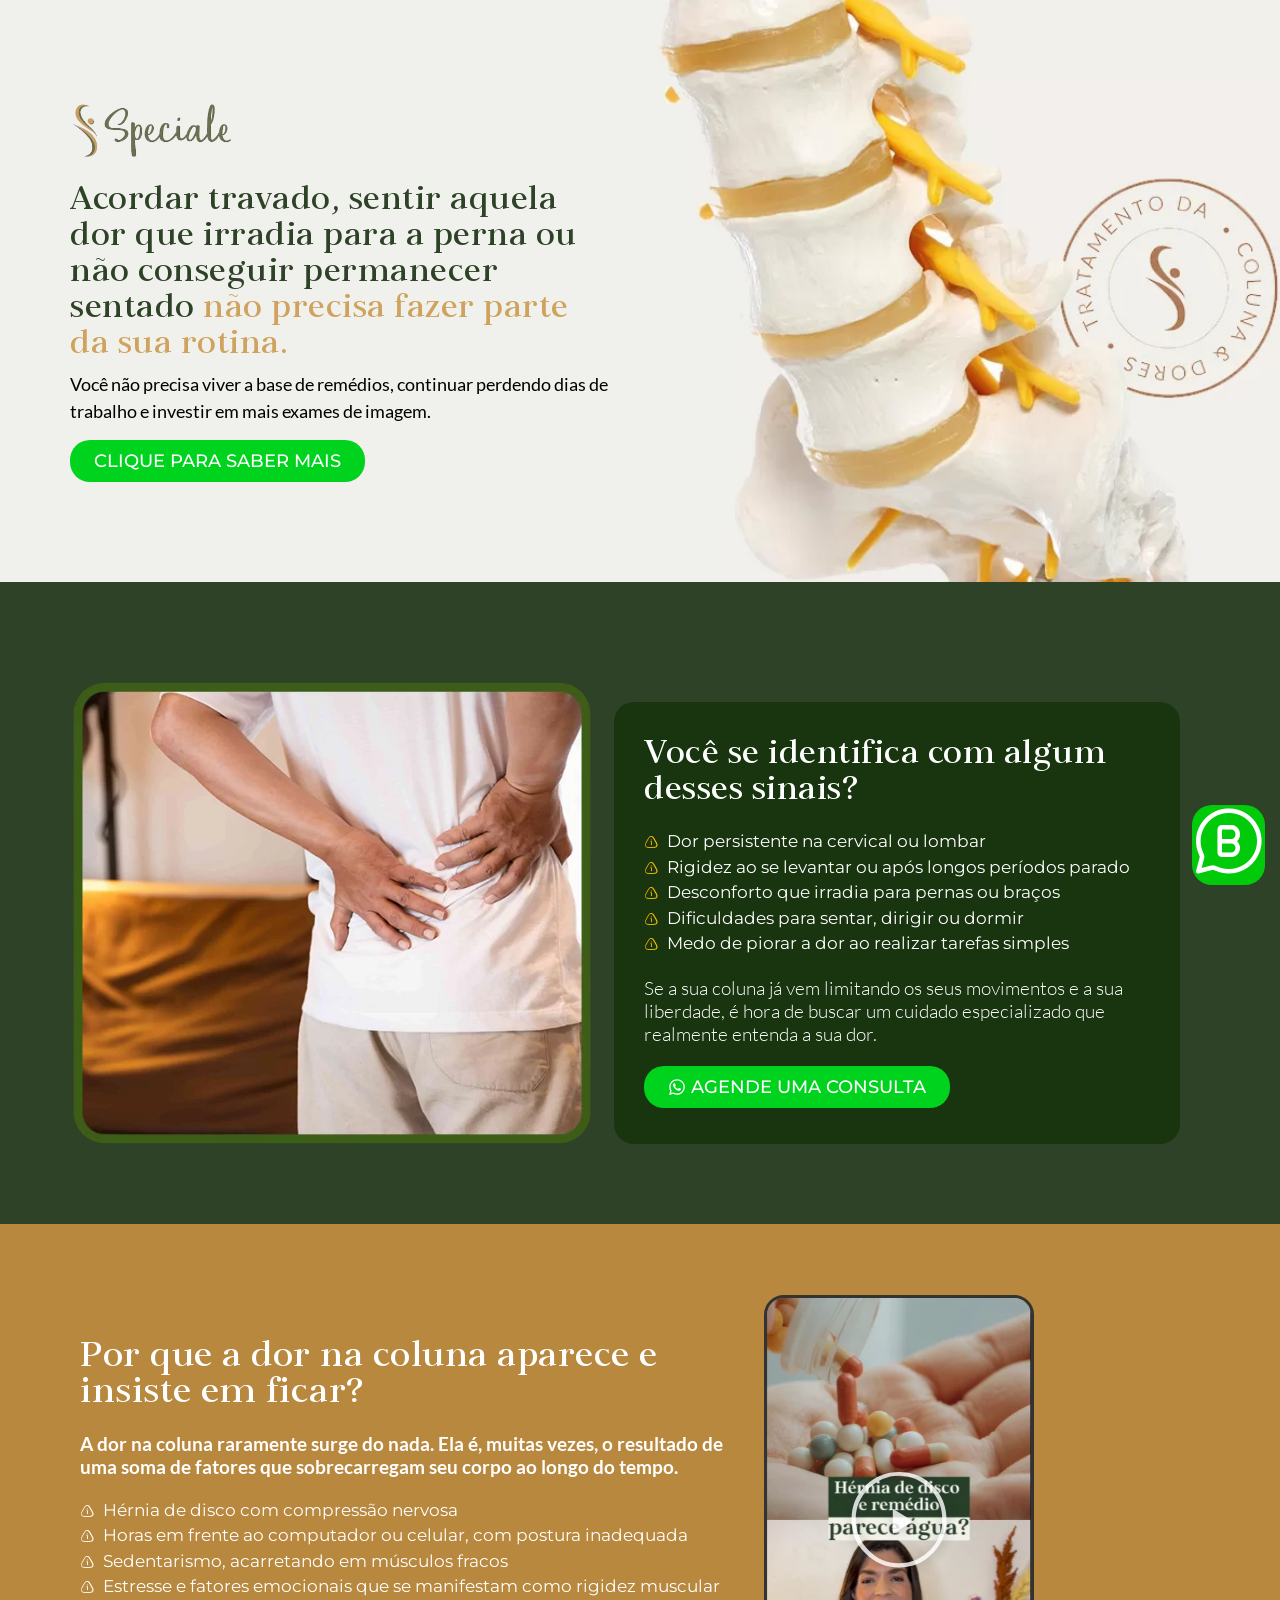
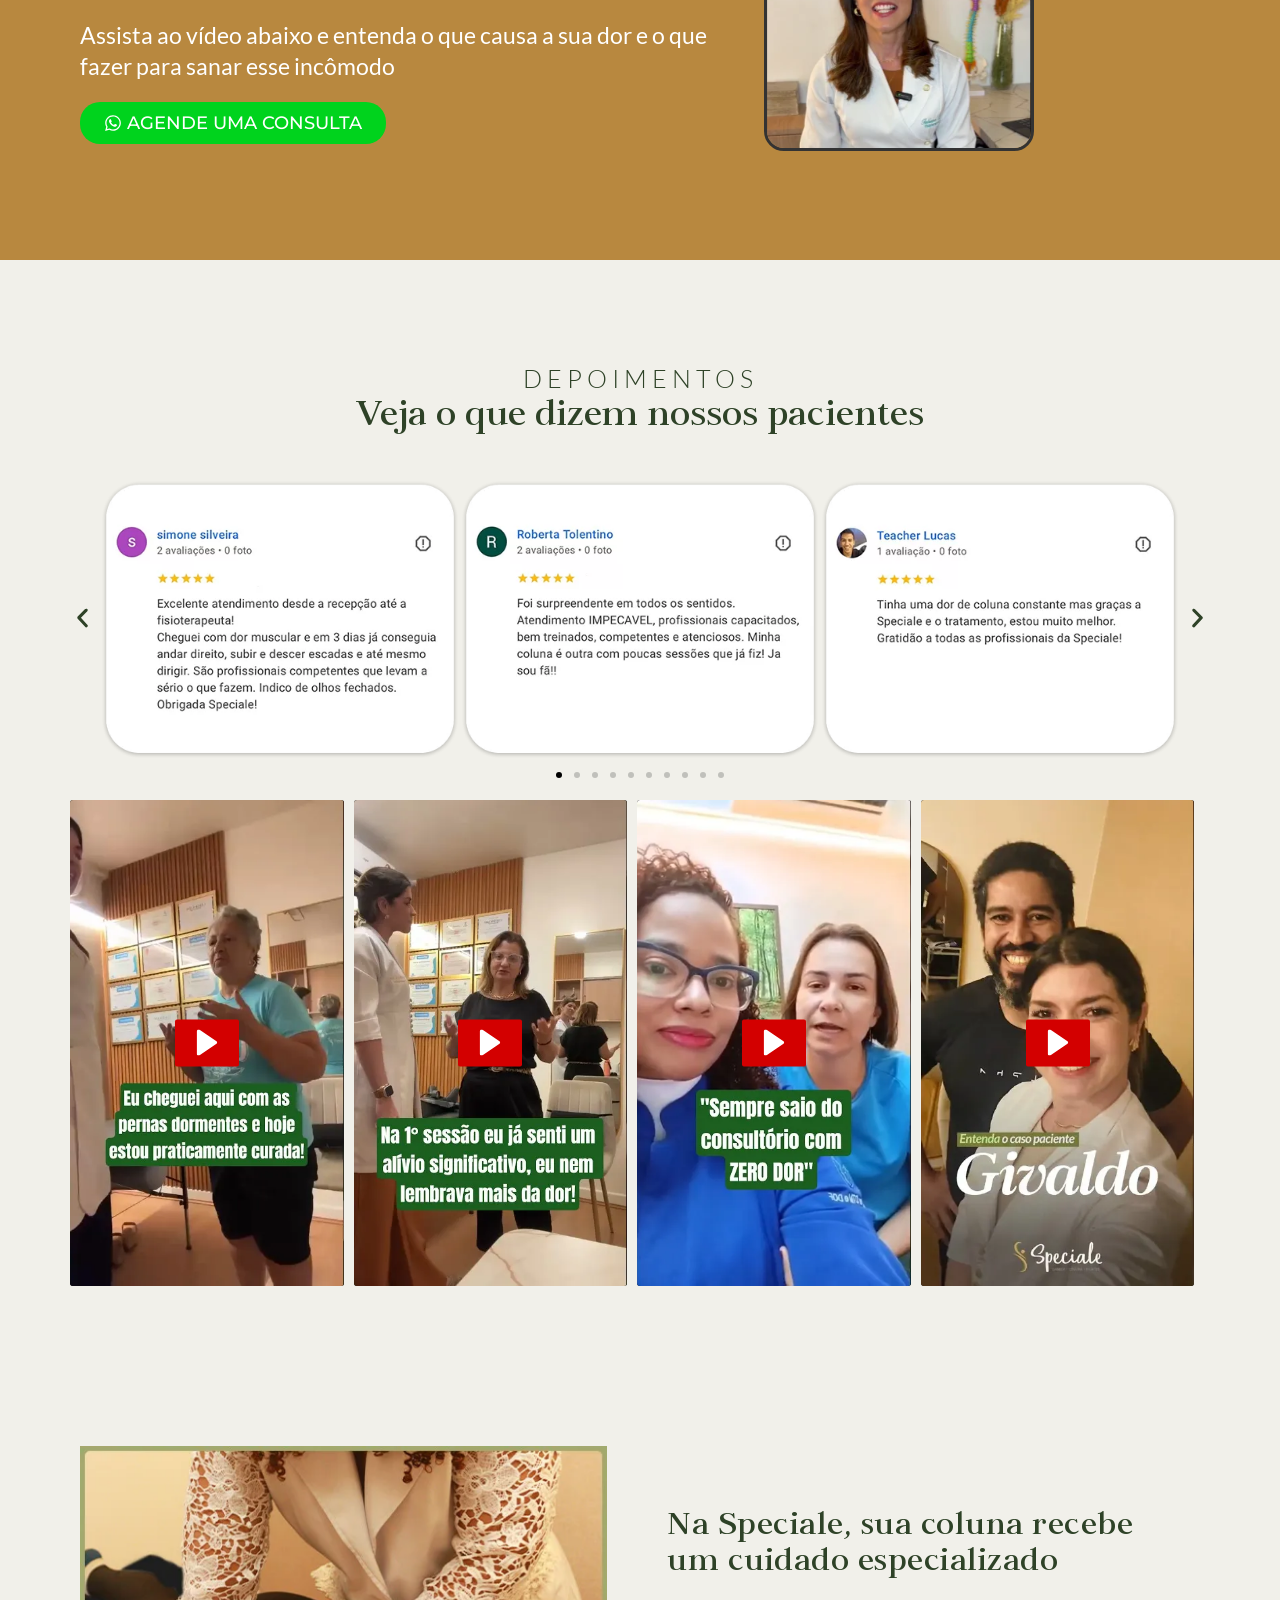
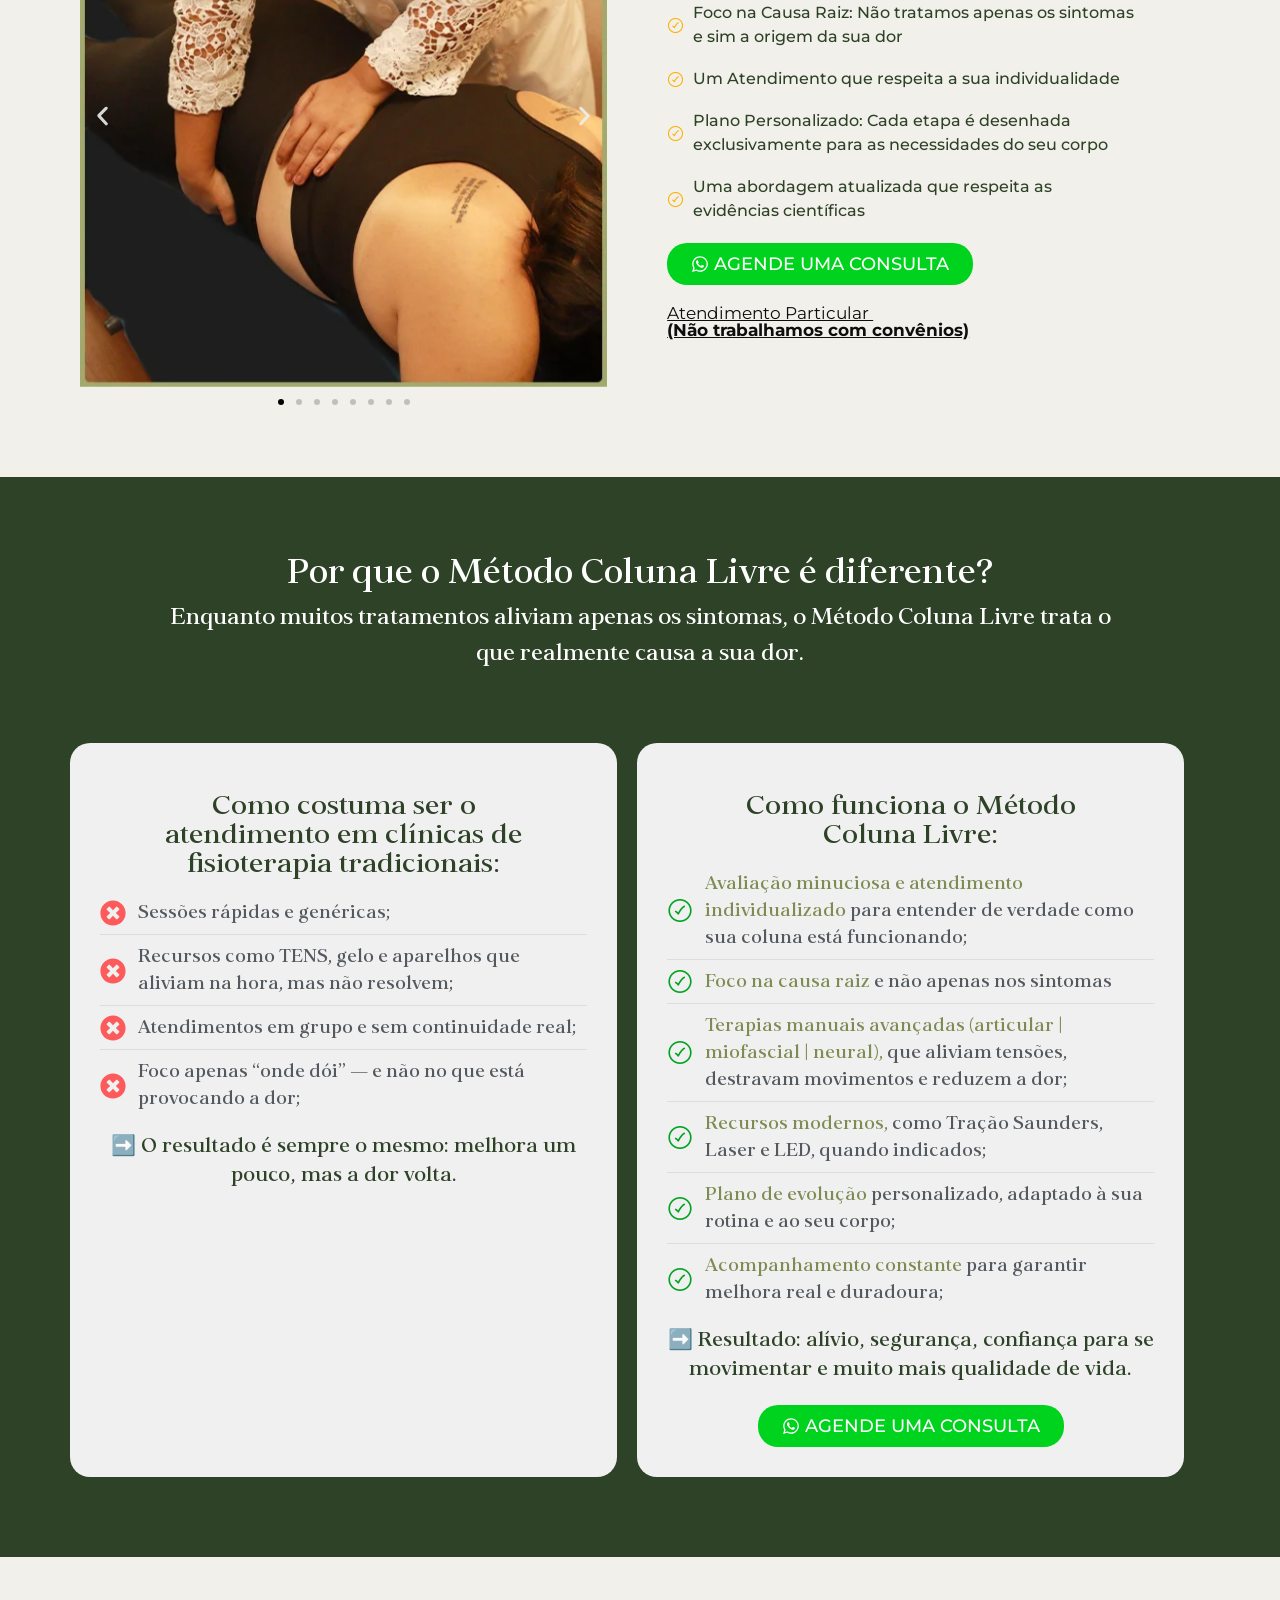
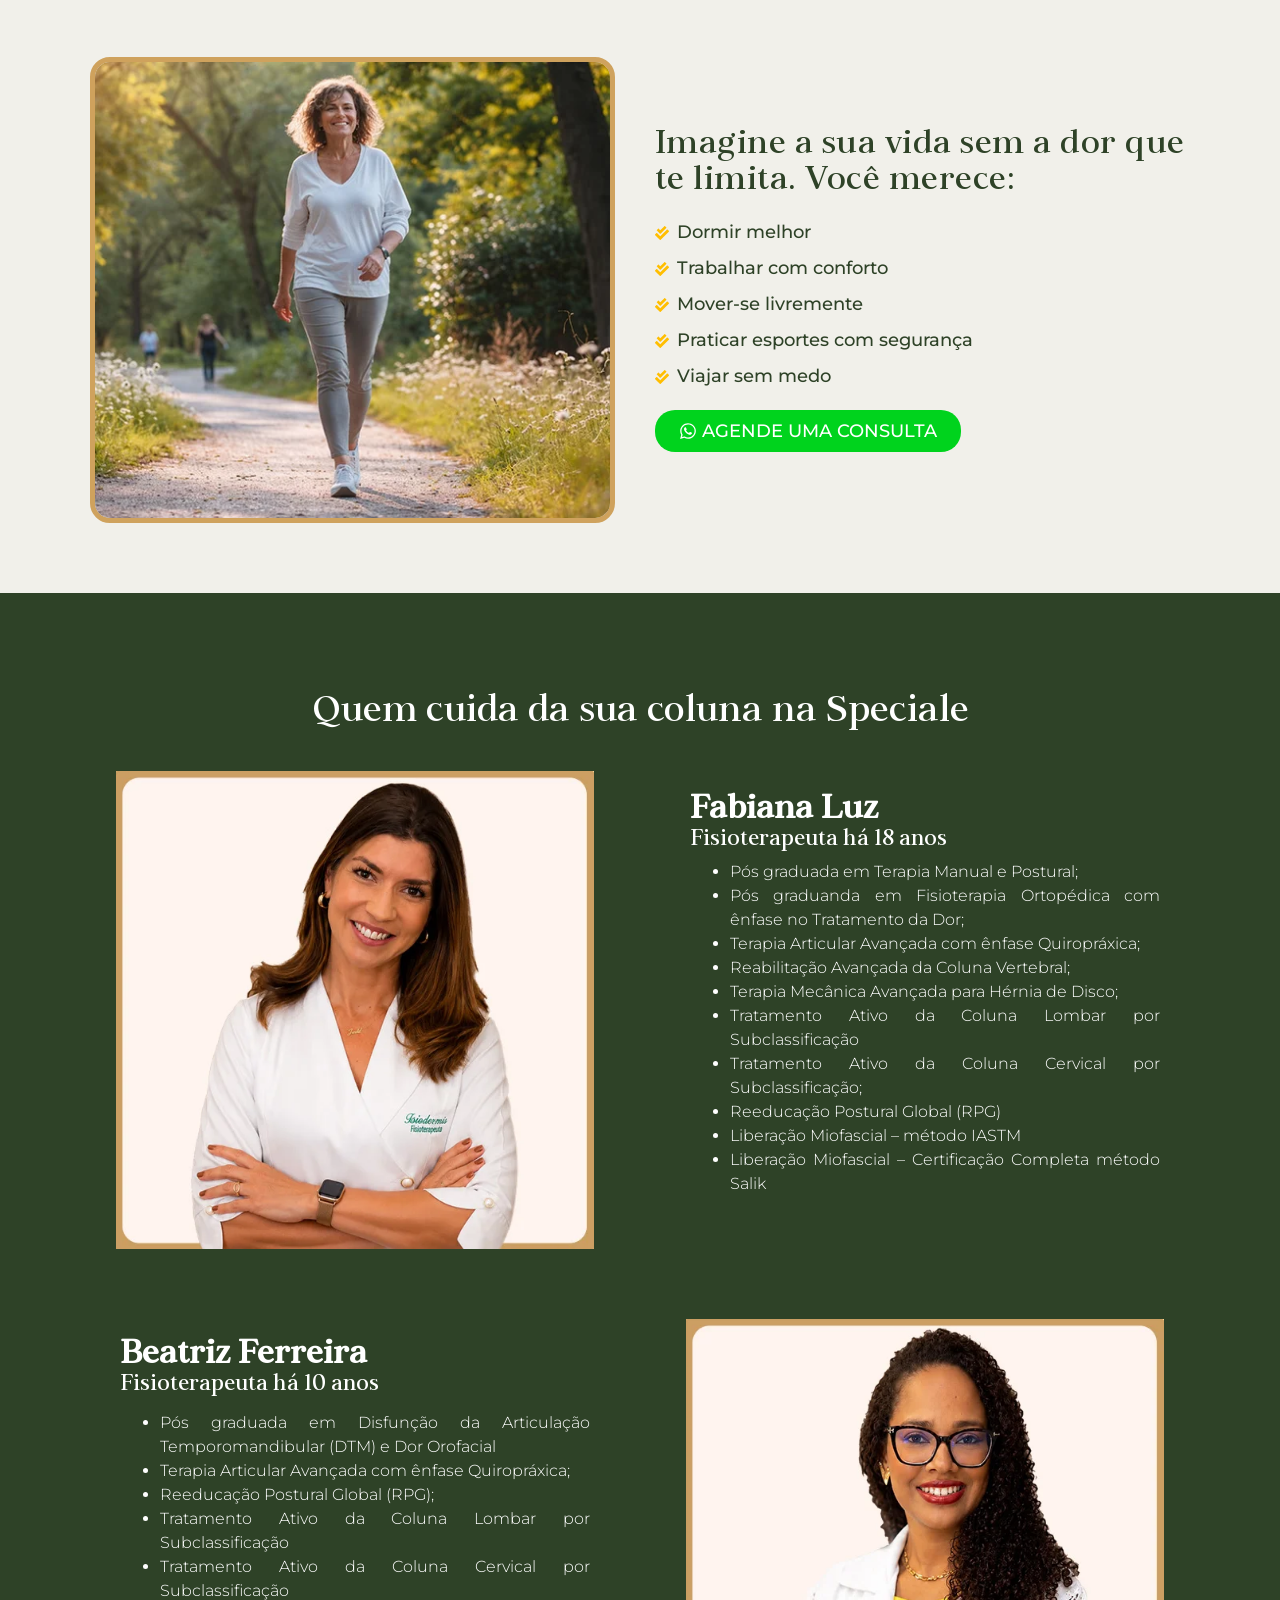
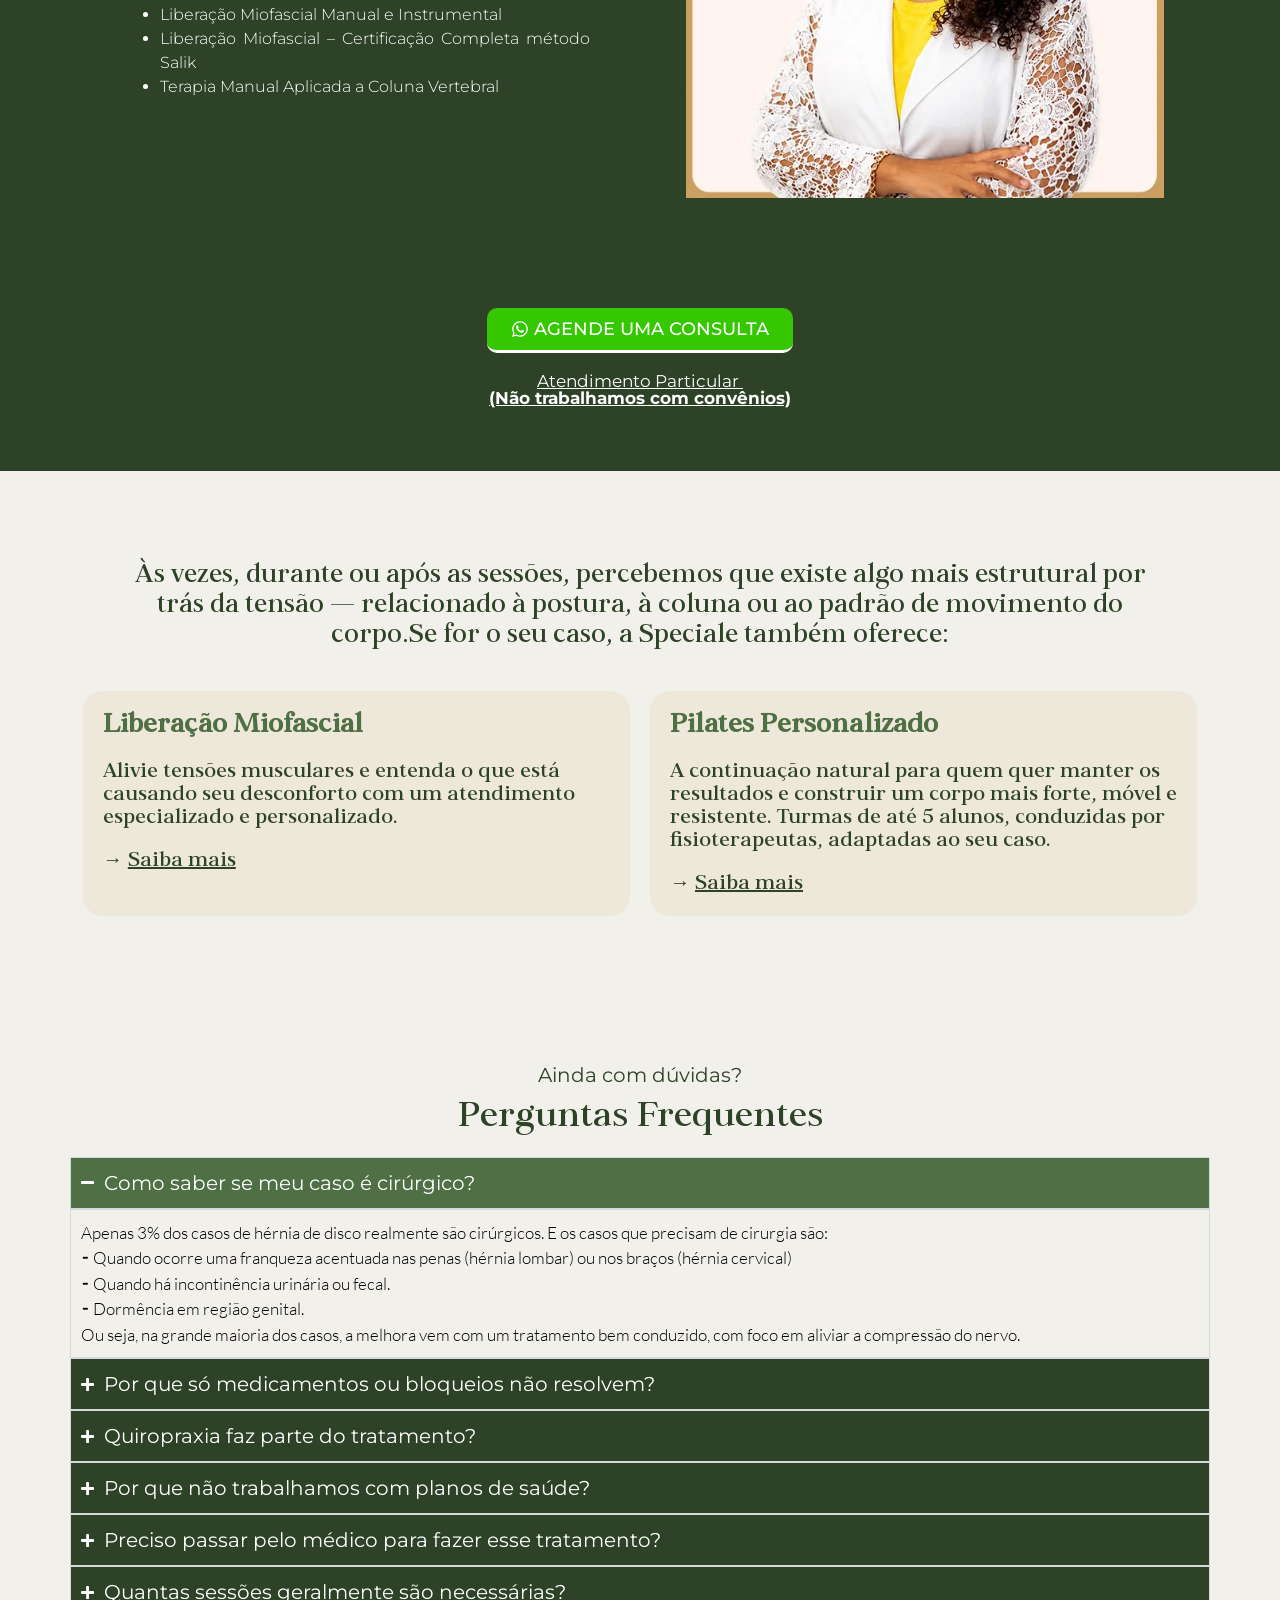
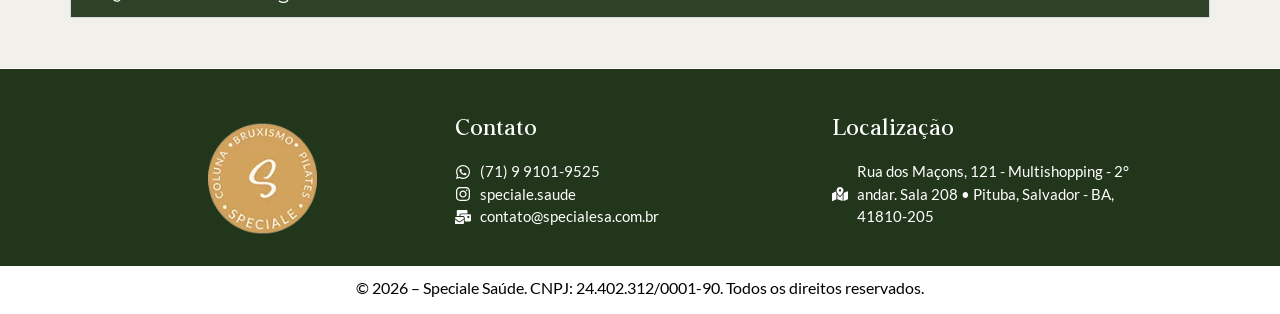
==== commit 14aaf27a: "Rodapé: remove o crédito da agência e atualiza o ano para 2026 Co-Authored-By: Claude Opus 5 <norepl" ====
--- a/index.html
+++ b/index.html
@@ -271,6 +271,6 @@
 <span class="elementor-icon-list-text">Rua dos Maçons, 121 - Multishopping  - 2° andar. Sala 208 • Pituba, Salvador - BA, 41810-205</span></li></ul></div></div></div></div></div>
 
 <!-- seção -->
-<div class="elementor-element elementor-element-cdf70b6 e-flex e-con-boxed e-con e-parent"><div class="e-con-inner"><div class="elementor-element elementor-element-dd0cb51 elementor-widget__width-inherit elementor-widget elementor-widget-text-editor"><div class="elementor-widget-container"><p>© 2025 &#8211; Speciale Saúde. CNPJ: 24.402.312/0001-90. Todos os direitos reservados.</p></div></div><div class="elementor-element elementor-element-517bb2e elementor-widget__width-initial elementor-widget elementor-widget-text-editor"><div class="elementor-widget-container"><p>Desenvolvido por <span style="color: #008000;"><a style="color: #008000;" href="https://www.instagram.com/agenciaimperiummarketing/">@agenciaimperiummarketing</a></span></p></div></div></div></div></div>
+<div class="elementor-element elementor-element-cdf70b6 e-flex e-con-boxed e-con e-parent"><div class="e-con-inner"><div class="elementor-element elementor-element-dd0cb51 elementor-widget__width-inherit elementor-widget elementor-widget-text-editor"><div class="elementor-widget-container"><p>© 2026 &#8211; Speciale Saúde. CNPJ: 24.402.312/0001-90. Todos os direitos reservados.</p></div></div></div></div></div>
 </body>
 </html>
--- a/assets/css/coluna.css
+++ b/assets/css/coluna.css
@@ -1,2 +1,2 @@
 /* CSS do Elementor desta página — gerado (purgado e minificado). Ajustes manuais: static.css */
-img:is([sizes=auto i],[sizes^=auto\, i]){contain-intrinsic-size:3000px 1500px}:root{--wp--preset--aspect-ratio--square:1;--wp--preset--aspect-ratio--4-3:4/3;--wp--preset--aspect-ratio--3-4:3/4;--wp--preset--aspect-ratio--3-2:3/2;--wp--preset--aspect-ratio--2-3:2/3;--wp--preset--aspect-ratio--16-9:16/9;--wp--preset--aspect-ratio--9-16:9/16;--wp--preset--color--black:#000;--wp--preset--color--cyan-bluish-gray:#abb8c3;--wp--preset--color--white:#fff;--wp--preset--color--pale-pink:#f78da7;--wp--preset--color--vivid-red:#cf2e2e;--wp--preset--color--luminous-vivid-orange:#ff6900;--wp--preset--color--luminous-vivid-amber:#fcb900;--wp--preset--color--light-green-cyan:#7bdcb5;--wp--preset--color--vivid-green-cyan:#00d084;--wp--preset--color--pale-cyan-blue:#8ed1fc;--wp--preset--color--vivid-cyan-blue:#0693e3;--wp--preset--color--vivid-purple:#9b51e0;--wp--preset--gradient--vivid-cyan-blue-to-vivid-purple:linear-gradient(135deg,#0693e3 0%,#9b51e0 100%);--wp--preset--gradient--light-green-cyan-to-vivid-green-cyan:linear-gradient(135deg,#7adcb4 0%,#00d082 100%);--wp--preset--gradient--luminous-vivid-amber-to-luminous-vivid-orange:linear-gradient(135deg,#fcb900 0%,#ff6900 100%);--wp--preset--gradient--luminous-vivid-orange-to-vivid-red:linear-gradient(135deg,#ff6900 0%,#cf2e2e 100%);--wp--preset--gradient--very-light-gray-to-cyan-bluish-gray:linear-gradient(135deg,#eee 0%,#a9b8c3 100%);--wp--preset--gradient--cool-to-warm-spectrum:linear-gradient(135deg,#4aeadc 0%,#9778d1 20%,#cf2aba 40%,#ee2c82 60%,#fb6962 80%,#fef84c 100%);--wp--preset--gradient--blush-light-purple:linear-gradient(135deg,#ffceec 0%,#9896f0 100%);--wp--preset--gradient--blush-bordeaux:linear-gradient(135deg,#fecda5 0%,#fe2d2d 50%,#6b003e 100%);--wp--preset--gradient--luminous-dusk:linear-gradient(135deg,#ffcb70 0%,#c751c0 50%,#4158d0 100%);--wp--preset--gradient--pale-ocean:linear-gradient(135deg,#fff5cb 0%,#b6e3d4 50%,#33a7b5 100%);--wp--preset--gradient--electric-grass:linear-gradient(135deg,#caf880 0%,#71ce7e 100%);--wp--preset--gradient--midnight:linear-gradient(135deg,#020381 0%,#2874fc 100%);--wp--preset--font-size--small:13px;--wp--preset--font-size--medium:20px;--wp--preset--font-size--large:36px;--wp--preset--font-size--x-large:42px;--wp--preset--font-family--elgraine-medium:elgraine-medium;--wp--preset--spacing--20:.44rem;--wp--preset--spacing--30:.67rem;--wp--preset--spacing--40:1rem;--wp--preset--spacing--50:1.5rem;--wp--preset--spacing--60:2.25rem;--wp--preset--spacing--70:3.38rem;--wp--preset--spacing--80:5.06rem;--wp--preset--shadow--natural:6px 6px 9px #0003;--wp--preset--shadow--deep:12px 12px 50px #0006;--wp--preset--shadow--sharp:6px 6px 0px #0003;--wp--preset--shadow--outlined:6px 6px 0px -3px #fff, 6px 6px #000;--wp--preset--shadow--crisp:6px 6px 0px #000;--wp--style--global--content-size:800px;--wp--style--global--wide-size:1200px}:where(body){margin:0}:root{--wp--style--block-gap:24px}.is-layout-flex>:is(*,div),.is-layout-grid>:is(*,div){margin:0}body{padding:0}.elgraine-medium{font-family:elgraine-medium!important}:root{--direction-multiplier:1}.elementor *,.elementor :after,.elementor :before{box-sizing:border-box}.elementor a{box-shadow:none;text-decoration:none}.elementor img{box-shadow:none;border:none;border-radius:0;max-width:100%;height:auto}.elementor .elementor-widget:not(.elementor-widget-text-editor):not(.elementor-widget-theme-post-content) figure{margin:0}.elementor embed,.elementor iframe,.elementor video{border:none;width:100%;max-width:100%;margin:0;line-height:1}.e-con-inner>.elementor-element.elementor-fixed,.e-con>.elementor-element.elementor-fixed{position:fixed}.elementor-element.elementor-fixed{z-index:1}.elementor-element{--flex-direction:initial;--flex-wrap:initial;--justify-content:initial;--align-items:initial;--align-content:initial;--gap:initial;--flex-basis:initial;--flex-grow:initial;--flex-shrink:initial;--order:initial;--align-self:initial;align-self:var(--align-self);flex-basis:var(--flex-basis);flex-grow:var(--flex-grow);flex-shrink:var(--flex-shrink);order:var(--order)}.elementor-element:where(.e-con-full,.elementor-widget){align-content:var(--align-content);align-items:var(--align-items);flex-direction:var(--flex-direction);flex-wrap:var(--flex-wrap);gap:var(--row-gap) var(--column-gap);justify-content:var(--justify-content)}.elementor-custom-embed-play{transform:translate(calc(-50% * var(--direction-multiplier)),-50%);position:absolute;inset-block-start:50%;inset-inline-start:50%}.elementor-custom-embed-play i{color:#fff;text-shadow:1px 0 6px #0000004d;font-size:100px}.elementor-custom-embed-play svg{fill:#fff;filter:drop-shadow(1px 0 6px #0000004d);width:100px;height:100px}.elementor-custom-embed-play i,.elementor-custom-embed-play svg{opacity:.8;transition:all .5s}.elementor-align-center{text-align:center}.elementor-align-left{text-align:left}.elementor-align-center .elementor-button,.elementor-align-left .elementor-button{width:auto}@media (width<=767px){.elementor-mobile-align-center{text-align:center}.elementor-mobile-align-center .elementor-button{width:auto}}:root{--page-title-display:block}.elementor-widget{position:relative}.elementor-widget:not(:last-child).elementor-widget__width-initial{margin-block-end:0}@media (prefers-reduced-motion:no-preference){html{scroll-behavior:smooth}}.e-con{--border-radius:0;--border-top-width:0px;--border-right-width:0px;--border-bottom-width:0px;--border-left-width:0px;--border-style:initial;--border-color:initial;--container-widget-width:100%;--container-widget-height:initial;--container-widget-flex-grow:0;--container-widget-align-self:initial;--content-width:min(100%,var(--container-max-width,1140px));--width:100%;--min-height:initial;--height:auto;--text-align:initial;--margin-top:0px;--margin-right:0px;--margin-bottom:0px;--margin-left:0px;--padding-top:var(--container-default-padding-top,10px);--padding-right:var(--container-default-padding-right,10px);--padding-bottom:var(--container-default-padding-bottom,10px);--padding-left:var(--container-default-padding-left,10px);--position:relative;--z-index:revert;--overflow:visible;--gap:var(--widgets-spacing,20px);--row-gap:var(--widgets-spacing-row,20px);--column-gap:var(--widgets-spacing-column,20px);--overlay-mix-blend-mode:initial;--overlay-opacity:1;--overlay-transition:.3s;--e-con-grid-template-columns:repeat(3,1fr);--e-con-grid-template-rows:repeat(2,1fr);border-radius:var(--border-radius);height:var(--height);min-height:var(--min-height);min-width:0;overflow:var(--overflow);position:var(--position);width:var(--width);z-index:var(--z-index);--flex-wrap-mobile:wrap}.e-con:where(:not(.e-div-block-base)){transition:background var(--background-transition,.3s),border var(--border-transition,.3s),box-shadow var(--border-transition,.3s),transform var(--e-con-transform-transition-duration,.4s)}.e-con{--margin-block-start:var(--margin-top);--margin-block-end:var(--margin-bottom);--margin-inline-start:var(--margin-left);--margin-inline-end:var(--margin-right);--padding-inline-start:var(--padding-left);--padding-inline-end:var(--padding-right);--padding-block-start:var(--padding-top);--padding-block-end:var(--padding-bottom);--border-block-start-width:var(--border-top-width);--border-block-end-width:var(--border-bottom-width);--border-inline-start-width:var(--border-left-width);--border-inline-end-width:var(--border-right-width);margin-block-start:var(--margin-block-start);margin-block-end:var(--margin-block-end);margin-inline-start:var(--margin-inline-start);margin-inline-end:var(--margin-inline-end);padding-inline-start:var(--padding-inline-start);padding-inline-end:var(--padding-inline-end)}.e-con.e-flex{--flex-direction:column;--flex-basis:auto;--flex-grow:0;--flex-shrink:1;flex:var(--flex-grow) var(--flex-shrink) var(--flex-basis)}.e-con-full,.e-con>.e-con-inner{text-align:var(--text-align);padding-block-start:var(--padding-block-start);padding-block-end:var(--padding-block-end)}.e-con-full.e-flex,.e-con.e-flex>.e-con-inner{flex-direction:var(--flex-direction)}.e-con,.e-con>.e-con-inner{display:var(--display)}.e-con-boxed.e-flex{flex-flow:column;place-content:normal;align-items:normal}.e-con-boxed{gap:initial;text-align:initial}.e-con.e-flex>.e-con-inner{align-content:var(--align-content);align-items:var(--align-items);flex:auto;flex-wrap:var(--flex-wrap);align-self:auto;justify-content:var(--justify-content)}.e-con>.e-con-inner{gap:var(--row-gap) var(--column-gap);height:100%;max-width:var(--content-width);width:100%;margin:0 auto;padding-inline:0}:is(.elementor-section-wrap,[data-elementor-id])>.e-con{--margin-left:auto;--margin-right:auto;max-width:min(100%,var(--width))}:is([data-widget_type=e-component\.default],[data-widget_type=e-component\.default]>.elementor-section-wrap)>.e-con{--margin-right:0px;--margin-left:0px}.e-con .elementor-widget.elementor-widget{margin-block-end:0}.e-con:before,.e-con>.elementor-background-slideshow:before,.e-con>.elementor-motion-effects-container>.elementor-motion-effects-layer:before,:is(.e-con,.e-con>.e-con-inner)>.elementor-background-video-container:before{border-block-end-width:var(--border-block-end-width);border-block-start-width:var(--border-block-start-width);border-color:var(--border-color);border-inline-end-width:var(--border-inline-end-width);border-inline-start-width:var(--border-inline-start-width);border-radius:var(--border-radius);border-style:var(--border-style);content:var(--background-overlay);height:max(100% + var(--border-top-width) + var(--border-bottom-width),100%);left:calc(0px - var(--border-left-width));mix-blend-mode:var(--overlay-mix-blend-mode);opacity:var(--overlay-opacity);top:calc(0px - var(--border-top-width));transition:var(--overlay-transition,.3s);width:max(100% + var(--border-left-width) + var(--border-right-width),100%);display:block;position:absolute}.e-con:before{transition:background var(--overlay-transition,.3s),border-radius var(--border-transition,.3s),opacity var(--overlay-transition,.3s)}.e-con>.elementor-background-slideshow,:is(.e-con,.e-con>.e-con-inner)>.elementor-background-video-container{border-block-end-width:var(--border-block-end-width);border-block-start-width:var(--border-block-start-width);border-color:var(--border-color);border-inline-end-width:var(--border-inline-end-width);border-inline-start-width:var(--border-inline-start-width);border-radius:var(--border-radius);border-style:var(--border-style);height:max(100% + var(--border-top-width) + var(--border-bottom-width),100%);left:calc(0px - var(--border-left-width));top:calc(0px - var(--border-top-width));width:max(100% + var(--border-left-width) + var(--border-right-width),100%)}@media (width<=767px){:is(.e-con,.e-con>.e-con-inner)>.elementor-background-video-container.elementor-hidden-mobile{display:none}}:is(.e-con,.e-con>.e-con-inner)>.elementor-background-video-container:before{z-index:1}:is(.e-con,.e-con>.e-con-inner)>.elementor-background-slideshow:before{z-index:2}.e-con .elementor-widget{min-width:0}.e-con .elementor-widget-video,.e-con .elementor-widget.e-widget-swiper{width:100%}.e-con>.e-con-inner>.elementor-widget>.elementor-widget-container,.e-con>.elementor-widget>.elementor-widget-container{height:100%}.e-con.e-con>.e-con-inner>.elementor-widget,.elementor.elementor .e-con>.elementor-widget{max-width:100%}.e-con .elementor-widget:not(:last-child){--kit-widget-spacing:0px}@media (width<=767px){.e-con.e-flex{--width:100%;--flex-wrap:var(--flex-wrap-mobile)}}.elementor-element:where(:not(.e-con)):where(:not(.e-div-block-base)) .elementor-widget-container,.elementor-element:where(:not(.e-con)):where(:not(.e-div-block-base)):not(:has(.elementor-widget-container)){transition:background .3s,border .3s,border-radius .3s,box-shadow .3s,transform var(--e-transform-transition-duration,.4s)}.elementor-heading-title{margin:0;padding:0;line-height:1}.elementor-button{color:#fff;fill:#fff;text-align:center;background-color:#69727d;border-radius:3px;padding:12px 24px;font-size:15px;line-height:1;transition:all .3s;display:inline-block}.elementor-button:focus,.elementor-button:hover,.elementor-button:visited{color:#fff}.elementor-button-content-wrapper{flex-direction:row;justify-content:center;gap:5px;display:flex}.elementor-button-icon{align-items:center;display:flex}.elementor-button-icon svg{width:1em;height:auto}.elementor-button-icon .e-font-icon-svg{height:1em}.elementor-button-text{display:inline-block}.elementor-button span{text-decoration:inherit}.elementor-icon{color:#69727d;text-align:center;font-size:50px;line-height:1;transition:all .3s;display:inline-block}.elementor-icon:hover{color:#69727d}.elementor-icon i,.elementor-icon svg{width:1em;height:1em;display:block;position:relative}.elementor-icon i:before,.elementor-icon svg:before{position:absolute;left:50%;transform:translate(-50%)}@media (prefers-reduced-motion:reduce){html *{transition-duration:0s!important;transition-delay:0s!important}}@media (width<=767px){.elementor .elementor-hidden-mobile{display:none}}@media (width>=768px) and (width<=1024px){.elementor .elementor-hidden-tablet{display:none}}@media (width>=1025px) and (width<=99999px){.elementor .elementor-hidden-desktop{display:none}}.elementor-1596 .elementor-element.elementor-element-365766c1{--display:flex;--flex-direction:row;--container-widget-width:initial;--container-widget-height:100%;--container-widget-flex-grow:1;--container-widget-align-self:stretch;--flex-wrap-mobile:wrap;--gap:0px 0px;--row-gap:0px;--column-gap:0px;--padding-top:100px;--padding-bottom:100px;--padding-left:0px;--padding-right:0px}.elementor-1596 .elementor-element.elementor-element-365766c1:not(.elementor-motion-effects-element-type-background){background-color:#f1f0ea;background-image:url(../images/DORCOLUNA_CAPA-1.webp);background-position:top;background-size:cover}.elementor-1596 .elementor-element.elementor-element-3592b5ce{--display:flex;--flex-direction:column;--container-widget-width:100%;--container-widget-height:initial;--container-widget-flex-grow:0;--container-widget-align-self:initial;--flex-wrap-mobile:wrap;--margin-top:0px;--margin-bottom:0px;--margin-left:0px;--margin-right:50px;--padding-top:0px;--padding-bottom:0px;--padding-left:0px;--padding-right:0px}.elementor-1596 .elementor-element.elementor-element-5a2b39e0{text-align:start}.elementor-1596 .elementor-element.elementor-element-5a2b39e0 img{width:30%}.elementor-widget-icon.elementor-view-default .elementor-icon{color:var(--e-global-color-primary);border-color:var(--e-global-color-primary)}.elementor-widget-icon.elementor-view-default .elementor-icon svg{fill:var(--e-global-color-primary)}.elementor-1596 .elementor-element.elementor-element-76f9932>.elementor-widget-container{background-color:#00ca0a;border-radius:20px}body:not(.rtl) .elementor-1596 .elementor-element.elementor-element-76f9932{right:15px}.elementor-1596 .elementor-element.elementor-element-76f9932{bottom:15px}.elementor-1596 .elementor-element.elementor-element-76f9932.ha-has-bg-overlay:hover>.elementor-widget-container:before{transition:background .3s}.elementor-1596 .elementor-element.elementor-element-76f9932 .elementor-icon-wrapper{text-align:center}.elementor-1596 .elementor-element.elementor-element-76f9932.elementor-view-default .elementor-icon{color:#fff;border-color:#fff}.elementor-1596 .elementor-element.elementor-element-76f9932.elementor-view-default .elementor-icon svg{fill:#fff}.elementor-1596 .elementor-element.elementor-element-76f9932 .elementor-icon{font-size:73px}.elementor-1596 .elementor-element.elementor-element-76f9932 .elementor-icon svg{height:73px}.elementor-1596 .elementor-element.elementor-element-2c3c2841>.elementor-widget-container{margin:0 0 9px}.elementor-1596 .elementor-element.elementor-element-2c3c2841 .elementor-heading-title{letter-spacing:.5px;color:#2e4227;font-family:elgraine-medium,sans-serif;font-size:32px;font-weight:500;line-height:36px}.elementor-1596 .elementor-element.elementor-element-0ee8a0e>.elementor-widget-container{margin:-21px 0 -20px}.elementor-1596 .elementor-element.elementor-element-0ee8a0e{color:#000;font-family:Lato,sans-serif;font-size:18px;font-weight:400}.elementor-widget-button .elementor-button{background-color:var(--e-global-color-accent);font-family:var(--e-global-typography-accent-font-family),Sans-serif;font-weight:var(--e-global-typography-accent-font-weight)}.elementor-1596 .elementor-element.elementor-element-c7bd6d0 .elementor-button{background-color:#00d31d;border-radius:20px;font-family:Montserrat,sans-serif;font-size:18px;font-weight:500}.elementor-1596 .elementor-element.elementor-element-c7bd6d0{width:100%;max-width:100%}.elementor-1596 .elementor-element.elementor-element-c7bd6d0.elementor-element{--order:99999 }.elementor-1596 .elementor-element.elementor-element-78fc597d{--display:flex;--flex-direction:column;--container-widget-width:100%;--container-widget-height:initial;--container-widget-flex-grow:0;--container-widget-align-self:initial;--flex-wrap-mobile:wrap}.elementor-1596 .elementor-element.elementor-element-6dd96009{--display:flex;--flex-direction:row;--container-widget-width:initial;--container-widget-height:100%;--container-widget-flex-grow:1;--container-widget-align-self:stretch;--flex-wrap-mobile:wrap;--gap:0px 0px;--row-gap:0px;--column-gap:0px;--padding-top:100px;--padding-bottom:80px;--padding-left:0px;--padding-right:0px}.elementor-1596 .elementor-element.elementor-element-6dd96009:not(.elementor-motion-effects-element-type-background){background-color:#2e4227}.elementor-1596 .elementor-element.elementor-element-5d680487{--display:flex;--flex-direction:column;--container-widget-width:100%;--container-widget-height:initial;--container-widget-flex-grow:0;--container-widget-align-self:initial;--flex-wrap-mobile:wrap;--justify-content:center;--margin-top:0px;--margin-bottom:0px;--margin-left:0px;--margin-right:0px;--padding-top:0px;--padding-bottom:0px;--padding-left:0px;--padding-right:0px}.elementor-1596 .elementor-element.elementor-element-5d680487.e-con{--flex-grow:0;--flex-shrink:0}.elementor-1596 .elementor-element.elementor-element-0d4c9af{--display:flex;--flex-direction:column;--container-widget-width:100%;--container-widget-height:initial;--container-widget-flex-grow:0;--container-widget-align-self:initial;--flex-wrap-mobile:wrap;--justify-content:center;--border-radius:20px 20px 20px 20px;--margin-top:20px;--margin-bottom:0px;--margin-left:20px;--margin-right:30px;--padding-top:0px;--padding-bottom:0px;--padding-left:30px;--padding-right:30px}.elementor-1596 .elementor-element.elementor-element-0d4c9af:not(.elementor-motion-effects-element-type-background){background-color:#18350f}.elementor-1596 .elementor-element.elementor-element-a7f6bd5{text-align:start}.elementor-1596 .elementor-element.elementor-element-a7f6bd5 .elementor-heading-title{letter-spacing:.5px;color:#fff;font-family:elgraine-medium,sans-serif;font-size:32px;font-weight:500;line-height:36px}.elementor-1596 .elementor-element.elementor-element-01ff83d .elementor-icon-list-icon i{color:#ffbe00;transition:color .3s}.elementor-1596 .elementor-element.elementor-element-01ff83d .elementor-icon-list-icon svg{fill:#ffbe00;transition:fill .3s}.elementor-1596 .elementor-element.elementor-element-01ff83d{--e-icon-list-icon-size:14px;--icon-vertical-offset:0px}.elementor-1596 .elementor-element.elementor-element-01ff83d .elementor-icon-list-icon{padding-inline-end:0}.elementor-1596 .elementor-element.elementor-element-01ff83d .elementor-icon-list-item>.elementor-icon-list-text,.elementor-1596 .elementor-element.elementor-element-01ff83d .elementor-icon-list-item>a{font-family:Montserrat,sans-serif;font-size:17px;font-weight:400}.elementor-1596 .elementor-element.elementor-element-01ff83d .elementor-icon-list-text{color:#fff;transition:color .3s}.elementor-1596 .elementor-element.elementor-element-e197549 .elementor-heading-title{color:#fff;font-family:Lato,sans-serif;font-size:19px;font-weight:300;line-height:23px}.elementor-1596 .elementor-element.elementor-element-baf95f2 .elementor-button{background-color:#00d31d;border-radius:20px;font-family:Montserrat,sans-serif;font-size:18px;font-weight:500}.elementor-1596 .elementor-element.elementor-element-baf95f2{width:100%;max-width:100%}.elementor-1596 .elementor-element.elementor-element-baf95f2.elementor-element{--order:99999 }.elementor-1596 .elementor-element.elementor-element-baf95f2 .elementor-button-content-wrapper{flex-direction:row}.elementor-1596 .elementor-element.elementor-element-40297d0{--display:flex;--flex-direction:row;--container-widget-width:initial;--container-widget-height:100%;--container-widget-flex-grow:1;--container-widget-align-self:stretch;--flex-wrap-mobile:wrap;--gap:0px 0px;--row-gap:0px;--column-gap:0px;--margin-top:0px;--margin-bottom:0px;--margin-left:0px;--margin-right:0px;--padding-top:80px;--padding-bottom:80px;--padding-left:0px;--padding-right:0px}.elementor-1596 .elementor-element.elementor-element-40297d0:not(.elementor-motion-effects-element-type-background){background-color:#b8883f}.elementor-1596 .elementor-element.elementor-element-5ce4172{--display:flex;--flex-direction:column;--container-widget-width:100%;--container-widget-height:initial;--container-widget-flex-grow:0;--container-widget-align-self:initial;--flex-wrap-mobile:wrap;--justify-content:center}.elementor-1596 .elementor-element.elementor-element-612d012>.elementor-widget-container{margin:0}.elementor-1596 .elementor-element.elementor-element-612d012 .elementor-heading-title{letter-spacing:.5px;color:#fff;font-family:elgraine-medium,sans-serif;font-size:35px;font-weight:500;line-height:36px}.elementor-1596 .elementor-element.elementor-element-fdf2fa6 .elementor-heading-title{color:#fff;font-family:Lato,sans-serif;font-size:19px;font-weight:600;line-height:23px}.elementor-1596 .elementor-element.elementor-element-1547639 .elementor-icon-list-icon i{color:#fff;transition:color .3s}.elementor-1596 .elementor-element.elementor-element-1547639 .elementor-icon-list-icon svg{fill:#fff;transition:fill .3s}.elementor-1596 .elementor-element.elementor-element-1547639{--e-icon-list-icon-size:14px;--icon-vertical-offset:0px}.elementor-1596 .elementor-element.elementor-element-1547639 .elementor-icon-list-icon{padding-inline-end:0}.elementor-1596 .elementor-element.elementor-element-1547639 .elementor-icon-list-item>.elementor-icon-list-text,.elementor-1596 .elementor-element.elementor-element-1547639 .elementor-icon-list-item>a{font-family:Montserrat,sans-serif;font-size:17px;font-weight:400}.elementor-1596 .elementor-element.elementor-element-1547639 .elementor-icon-list-text{color:#fff;transition:color .3s}.elementor-1596 .elementor-element.elementor-element-ebfa6b4 .elementor-heading-title{color:#fff;font-family:Lato,sans-serif;font-size:23px;font-weight:500;line-height:31px}.elementor-1596 .elementor-element.elementor-element-9853d01 .elementor-button{background-color:#00d31d;border-radius:20px;font-family:Montserrat,sans-serif;font-size:18px;font-weight:500}.elementor-1596 .elementor-element.elementor-element-9853d01{width:100%;max-width:100%}.elementor-1596 .elementor-element.elementor-element-9853d01.elementor-element{--order:99999 }.elementor-1596 .elementor-element.elementor-element-9853d01 .elementor-button-content-wrapper{flex-direction:row}.elementor-1596 .elementor-element.elementor-element-4de5561{--display:flex;--flex-direction:column;--container-widget-width:calc(( 1 - var(--container-widget-flex-grow) ) * 100%);--container-widget-height:initial;--container-widget-flex-grow:0;--container-widget-align-self:initial;--flex-wrap-mobile:wrap;--justify-content:center;--align-items:center;--border-radius:20px 0px 0px 20px}.elementor-1596 .elementor-element.elementor-element-4de5561.e-con{--flex-grow:0;--flex-shrink:0}.elementor-1596 .elementor-element.elementor-element-4632d40>.elementor-widget-container{border-style:solid;border-radius:20px;margin:-19px 0 0}.elementor-1596 .elementor-element.elementor-element-4632d40.elementor-element{--align-self:center}.elementor-1596 .elementor-element.elementor-element-4632d40 .elementor-wrapper{--video-aspect-ratio:.5625}.elementor-1596 .elementor-element.elementor-element-750f5298{--display:flex;--flex-direction:row;--container-widget-width:initial;--container-widget-height:100%;--container-widget-flex-grow:1;--container-widget-align-self:stretch;--flex-wrap-mobile:wrap;--gap:10px 10px;--row-gap:10px;--column-gap:10px;--flex-wrap:wrap;--padding-top:100px;--padding-bottom:100px;--padding-left:0px;--padding-right:0px}.elementor-1596 .elementor-element.elementor-element-750f5298:not(.elementor-motion-effects-element-type-background){background-color:#f1f0ea}.elementor-1596 .elementor-element.elementor-element-1acf0ecc{text-align:center;width:100%;max-width:100%}.elementor-1596 .elementor-element.elementor-element-1acf0ecc>.elementor-widget-container{margin:0 0 -10px}.elementor-1596 .elementor-element.elementor-element-1acf0ecc.elementor-element{--order:-99999 }.elementor-1596 .elementor-element.elementor-element-1acf0ecc .elementor-heading-title{letter-spacing:5px;color:#2e4227;font-family:Lato,sans-serif;font-size:25px;font-weight:300;line-height:38px}.elementor-1596 .elementor-element.elementor-element-20a7c1f9{text-align:center;width:100%;max-width:100%}.elementor-1596 .elementor-element.elementor-element-20a7c1f9>.elementor-widget-container{margin:0 0 30px}.elementor-1596 .elementor-element.elementor-element-20a7c1f9.elementor-element{--order:-99999 }.elementor-1596 .elementor-element.elementor-element-20a7c1f9 .elementor-heading-title{color:#2e4227;font-family:elgraine-medium,sans-serif;font-size:35px;font-weight:500;line-height:38px}.elementor-1596 .elementor-element.elementor-element-4b7bc2ee.elementor-element{--align-self:center;--order:-99999 ;--flex-grow:0;--flex-shrink:0}.elementor-1596 .elementor-element.elementor-element-4b7bc2ee .elementor-swiper-button.elementor-swiper-button-prev,.elementor-1596 .elementor-element.elementor-element-4b7bc2ee .elementor-swiper-button.elementor-swiper-button-next{color:#2e4227}.elementor-1596 .elementor-element.elementor-element-4b7bc2ee .elementor-swiper-button.elementor-swiper-button-prev svg,.elementor-1596 .elementor-element.elementor-element-4b7bc2ee .elementor-swiper-button.elementor-swiper-button-next svg{fill:#2e4227}.elementor-1596 .elementor-element.elementor-element-4b7bc2ee .swiper-wrapper{align-items:flex-end;display:flex}.elementor-1596 .elementor-element.elementor-element-e9c30ec,.elementor-1596 .elementor-element.elementor-element-540334f,.elementor-1596 .elementor-element.elementor-element-e71969f,.elementor-1596 .elementor-element.elementor-element-557080f{width:var(--container-widget-width,24%);--container-widget-width:24%;--container-widget-flex-grow:0;max-width:24%}.elementor-1596 .elementor-element.elementor-element-7f07a69d{--display:flex;--flex-direction:row;--container-widget-width:initial;--container-widget-height:100%;--container-widget-flex-grow:1;--container-widget-align-self:stretch;--flex-wrap-mobile:wrap;--gap:0px 0px;--row-gap:0px;--column-gap:0px;--padding-top:50px;--padding-bottom:50px;--padding-left:0px;--padding-right:0px}.elementor-1596 .elementor-element.elementor-element-7f07a69d:not(.elementor-motion-effects-element-type-background){background-color:#f1f0ea}.elementor-1596 .elementor-element.elementor-element-5740dffc{--display:flex;--flex-direction:column;--container-widget-width:100%;--container-widget-height:initial;--container-widget-flex-grow:0;--container-widget-align-self:initial;--flex-wrap-mobile:wrap}.elementor-1596 .elementor-element.elementor-element-74f5f6cb .elementor-heading-title{letter-spacing:.5px;color:#2e4227;font-family:elgraine-medium,sans-serif;font-size:31px;font-weight:500;line-height:36px}.elementor-1596 .elementor-element.elementor-element-f799844{--e-image-carousel-slides-to-show:1}.elementor-1596 .elementor-element.elementor-element-3314e5e0{--display:flex;--flex-direction:column;--container-widget-width:100%;--container-widget-height:initial;--container-widget-flex-grow:0;--container-widget-align-self:initial;--flex-wrap-mobile:wrap;--justify-content:center;--padding-top:0px;--padding-bottom:0px;--padding-left:50px;--padding-right:50px}.elementor-1596 .elementor-element.elementor-element-32b7ca7 .elementor-heading-title{letter-spacing:.5px;color:#2e4227;font-family:elgraine-medium,sans-serif;font-size:31px;font-weight:500;line-height:36px}.elementor-1596 .elementor-element.elementor-element-871b9b1 .elementor-icon-list-items:not(.elementor-inline-items) .elementor-icon-list-item:not(:last-child){padding-block-end:9px}.elementor-1596 .elementor-element.elementor-element-871b9b1 .elementor-icon-list-items:not(.elementor-inline-items) .elementor-icon-list-item:not(:first-child){margin-block-start:9px}.elementor-1596 .elementor-element.elementor-element-871b9b1 .elementor-icon-list-icon i{color:#ffb000;transition:color .3s}.elementor-1596 .elementor-element.elementor-element-871b9b1 .elementor-icon-list-icon svg{fill:#ffb000;transition:fill .3s}.elementor-1596 .elementor-element.elementor-element-871b9b1{--e-icon-list-icon-size:17px;--icon-vertical-offset:0px}.elementor-1596 .elementor-element.elementor-element-871b9b1 .elementor-icon-list-item>.elementor-icon-list-text,.elementor-1596 .elementor-element.elementor-element-871b9b1 .elementor-icon-list-item>a{font-family:Montserrat,sans-serif;font-size:16px;font-weight:500}.elementor-1596 .elementor-element.elementor-element-871b9b1 .elementor-icon-list-text{color:#2e4227;transition:color .3s}.elementor-1596 .elementor-element.elementor-element-1e73c5f5 .elementor-button{background-color:#00d31d;border-radius:20px;font-family:Montserrat,sans-serif;font-size:18px;font-weight:500}.elementor-1596 .elementor-element.elementor-element-1e73c5f5{width:100%;max-width:100%}.elementor-1596 .elementor-element.elementor-element-1e73c5f5.elementor-element{--order:99999 }.elementor-1596 .elementor-element.elementor-element-1e73c5f5 .elementor-button-content-wrapper{flex-direction:row}.elementor-1596 .elementor-element.elementor-element-7880d00.elementor-element{--align-self:flex-start;--order:99999 }.elementor-1596 .elementor-element.elementor-element-7880d00{text-align:start;color:#0f0e0e;font-family:Montserrat,sans-serif;font-size:17px;font-weight:400;line-height:17px}.elementor-1596 .elementor-element.elementor-element-c188cc8{--display:flex;--flex-direction:row;--container-widget-width:initial;--container-widget-height:100%;--container-widget-flex-grow:1;--container-widget-align-self:stretch;--flex-wrap-mobile:wrap;--flex-wrap:wrap;--padding-top:80px;--padding-bottom:80px;--padding-left:0px;--padding-right:0px}.elementor-1596 .elementor-element.elementor-element-c188cc8:not(.elementor-motion-effects-element-type-background){background-color:#2e4227}.elementor-1596 .elementor-element.elementor-element-7bfa68a{text-align:center;width:100%;max-width:100%}.elementor-1596 .elementor-element.elementor-element-7bfa68a>.elementor-widget-container{margin:0 0 -12px}.elementor-1596 .elementor-element.elementor-element-7bfa68a .elementor-heading-title{color:#fff;font-family:elgraine-medium,sans-serif;font-size:34px;font-weight:500;line-height:36px}.elementor-1596 .elementor-element.elementor-element-90a05ba{width:var(--container-widget-width,68%);--container-widget-width:68%;--container-widget-flex-grow:0;text-align:center;max-width:68%}.elementor-1596 .elementor-element.elementor-element-90a05ba>.elementor-widget-container{margin:0 80px 50px}.elementor-1596 .elementor-element.elementor-element-90a05ba.elementor-element{--flex-grow:1;--flex-shrink:0}.elementor-1596 .elementor-element.elementor-element-90a05ba .elementor-heading-title{color:#fff;font-family:elgraine-medium,sans-serif;font-size:22px;font-weight:300;line-height:36px}.elementor-1596 .elementor-element.elementor-element-9cdcf74{--display:flex;--border-radius:20px 20px 20px 20px;--margin-top:0px;--margin-bottom:0px;--margin-left:0px;--margin-right:0px;--padding-top:50px;--padding-bottom:30px;--padding-left:30px;--padding-right:30px}.elementor-1596 .elementor-element.elementor-element-9cdcf74:not(.elementor-motion-effects-element-type-background){background-color:#f0f0f0}.elementor-1596 .elementor-element.elementor-element-427a488{width:var(--container-widget-width,84%);--container-widget-width:84%;--container-widget-flex-grow:0;text-align:center;max-width:84%}.elementor-1596 .elementor-element.elementor-element-427a488.elementor-element{--align-self:center}.elementor-1596 .elementor-element.elementor-element-427a488 .elementor-heading-title{color:#2e4227;font-family:elgraine-medium,sans-serif;font-size:27px;font-weight:400;line-height:29px}.elementor-1596 .elementor-element.elementor-element-2d10376 .elementor-icon-list-items:not(.elementor-inline-items) .elementor-icon-list-item:not(:last-child){padding-block-end:8.5px}.elementor-1596 .elementor-element.elementor-element-2d10376 .elementor-icon-list-items:not(.elementor-inline-items) .elementor-icon-list-item:not(:first-child){margin-block-start:8.5px}.elementor-1596 .elementor-element.elementor-element-2d10376 .elementor-icon-list-item:not(:last-child):after{content:"";border-color:#ddd}.elementor-1596 .elementor-element.elementor-element-2d10376 .elementor-icon-list-items:not(.elementor-inline-items) .elementor-icon-list-item:not(:last-child):after{border-block-start-style:solid;border-block-start-width:1px}.elementor-1596 .elementor-element.elementor-element-2d10376 .elementor-icon-list-icon i{color:#fd5b5b;transition:color .3s}.elementor-1596 .elementor-element.elementor-element-2d10376 .elementor-icon-list-icon svg{fill:#fd5b5b;transition:fill .3s}.elementor-1596 .elementor-element.elementor-element-2d10376{--e-icon-list-icon-size:26px;--icon-vertical-offset:0px}.elementor-1596 .elementor-element.elementor-element-2d10376 .elementor-icon-list-item>.elementor-icon-list-text,.elementor-1596 .elementor-element.elementor-element-2d10376 .elementor-icon-list-item>a{font-family:elgraine-medium,sans-serif;font-size:18px;font-weight:400}.elementor-1596 .elementor-element.elementor-element-2d10376 .elementor-icon-list-text{transition:color .3s}.elementor-1596 .elementor-element.elementor-element-c140180{text-align:center;width:100%;max-width:100%}.elementor-1596 .elementor-element.elementor-element-c140180 .elementor-heading-title{color:#2e4227;font-family:elgraine-medium,sans-serif;font-size:20px;font-weight:400;line-height:29px}.elementor-1596 .elementor-element.elementor-element-9be3bd7{--display:flex;--border-radius:20px 20px 20px 20px;--margin-top:0px;--margin-bottom:0px;--margin-left:0px;--margin-right:0px;--padding-top:50px;--padding-bottom:30px;--padding-left:30px;--padding-right:30px}.elementor-1596 .elementor-element.elementor-element-9be3bd7:not(.elementor-motion-effects-element-type-background){background-color:#f0f0f0}.elementor-1596 .elementor-element.elementor-element-0c46467{width:var(--container-widget-width,71%);--container-widget-width:71%;--container-widget-flex-grow:0;text-align:center;max-width:71%}.elementor-1596 .elementor-element.elementor-element-0c46467.elementor-element{--align-self:center}.elementor-1596 .elementor-element.elementor-element-0c46467 .elementor-heading-title{color:#2e4227;font-family:elgraine-medium,sans-serif;font-size:27px;font-weight:400;line-height:29px}.elementor-1596 .elementor-element.elementor-element-ae44778 .elementor-icon-list-items:not(.elementor-inline-items) .elementor-icon-list-item:not(:last-child){padding-block-end:8.5px}.elementor-1596 .elementor-element.elementor-element-ae44778 .elementor-icon-list-items:not(.elementor-inline-items) .elementor-icon-list-item:not(:first-child){margin-block-start:8.5px}.elementor-1596 .elementor-element.elementor-element-ae44778 .elementor-icon-list-item:not(:last-child):after{content:"";border-color:#ddd}.elementor-1596 .elementor-element.elementor-element-ae44778 .elementor-icon-list-items:not(.elementor-inline-items) .elementor-icon-list-item:not(:last-child):after{border-block-start-style:solid;border-block-start-width:1px}.elementor-1596 .elementor-element.elementor-element-ae44778 .elementor-icon-list-icon i{color:#00a321;transition:color .3s}.elementor-1596 .elementor-element.elementor-element-ae44778 .elementor-icon-list-icon svg{fill:#00a321;transition:fill .3s}.elementor-1596 .elementor-element.elementor-element-ae44778{--e-icon-list-icon-size:26px;--icon-vertical-offset:0px}.elementor-1596 .elementor-element.elementor-element-ae44778 .elementor-icon-list-item>.elementor-icon-list-text,.elementor-1596 .elementor-element.elementor-element-ae44778 .elementor-icon-list-item>a{text-transform:none;font-family:elgraine-medium,sans-serif;font-size:18px;font-weight:100}.elementor-1596 .elementor-element.elementor-element-ae44778 .elementor-icon-list-text{transition:color .3s}.elementor-1596 .elementor-element.elementor-element-0517aec{text-align:center;width:100%;max-width:100%}.elementor-1596 .elementor-element.elementor-element-0517aec .elementor-heading-title{color:#2e4227;font-family:elgraine-medium,sans-serif;font-size:20px;font-weight:400;line-height:29px}.elementor-1596 .elementor-element.elementor-element-5754e8e5 .elementor-button{background-color:#00d31d;border-radius:20px;font-family:Montserrat,sans-serif;font-size:18px;font-weight:500}.elementor-1596 .elementor-element.elementor-element-5754e8e5{width:100%;max-width:100%}.elementor-1596 .elementor-element.elementor-element-5754e8e5.elementor-element{--order:99999 }.elementor-1596 .elementor-element.elementor-element-5754e8e5 .elementor-button-content-wrapper{flex-direction:row}.elementor-1596 .elementor-element.elementor-element-a9000cf{--display:flex;--flex-direction:row;--container-widget-width:initial;--container-widget-height:100%;--container-widget-flex-grow:1;--container-widget-align-self:stretch;--flex-wrap-mobile:wrap;--gap:0px 0px;--row-gap:0px;--column-gap:0px;--padding-top:80px;--padding-bottom:50px;--padding-left:0px;--padding-right:0px}.elementor-1596 .elementor-element.elementor-element-a9000cf:not(.elementor-motion-effects-element-type-background){background-color:#f1f0ea}.elementor-1596 .elementor-element.elementor-element-09fc687{--display:flex;--flex-direction:column;--container-widget-width:100%;--container-widget-height:initial;--container-widget-flex-grow:0;--container-widget-align-self:initial;--flex-wrap-mobile:wrap;--margin-top:0px;--margin-bottom:0px;--margin-left:0px;--margin-right:0px;--padding-top:20px;--padding-bottom:20px;--padding-left:20px;--padding-right:20px}.elementor-1596 .elementor-element.elementor-element-09fc687.e-con{--align-self:flex-start}.elementor-1596 .elementor-element.elementor-element-9acfd35>.elementor-widget-container{border:5px solid #cfa25d;border-radius:20px}.elementor-1596 .elementor-element.elementor-element-9acfd35 img{opacity:1;border-radius:15px}.elementor-1596 .elementor-element.elementor-element-3905733{--display:flex;--justify-content:center;--align-items:flex-start;--container-widget-width:calc(( 1 - var(--container-widget-flex-grow) ) * 100%);--margin-top:0px;--margin-bottom:0px;--margin-left:20px;--margin-right:0px;--padding-top:0px;--padding-bottom:0px;--padding-left:0px;--padding-right:0px}.elementor-1596 .elementor-element.elementor-element-3905733.e-con{--flex-grow:0;--flex-shrink:1}.elementor-1596 .elementor-element.elementor-element-8be6d8a .elementor-heading-title{letter-spacing:.5px;color:#2e4227;font-family:elgraine-medium,sans-serif;font-size:32px;font-weight:500;line-height:36px}.elementor-1596 .elementor-element.elementor-element-526d300 .elementor-icon-list-items:not(.elementor-inline-items) .elementor-icon-list-item:not(:last-child){padding-block-end:4.5px}.elementor-1596 .elementor-element.elementor-element-526d300 .elementor-icon-list-items:not(.elementor-inline-items) .elementor-icon-list-item:not(:first-child){margin-block-start:4.5px}.elementor-1596 .elementor-element.elementor-element-526d300 .elementor-icon-list-icon i{color:#ffbe00;transition:color .3s}.elementor-1596 .elementor-element.elementor-element-526d300 .elementor-icon-list-icon svg{fill:#ffbe00;transition:fill .3s}.elementor-1596 .elementor-element.elementor-element-526d300{--e-icon-list-icon-size:14px;--icon-vertical-offset:0px}.elementor-1596 .elementor-element.elementor-element-526d300 .elementor-icon-list-item>.elementor-icon-list-text,.elementor-1596 .elementor-element.elementor-element-526d300 .elementor-icon-list-item>a{font-family:Montserrat,sans-serif;font-size:18px;font-weight:500}.elementor-1596 .elementor-element.elementor-element-526d300 .elementor-icon-list-text{color:#2e4227;transition:color .3s}.elementor-1596 .elementor-element.elementor-element-f690e56 .elementor-button{background-color:#00d31d;border-radius:20px;font-family:Montserrat,sans-serif;font-size:18px;font-weight:500}.elementor-1596 .elementor-element.elementor-element-f690e56{width:100%;max-width:100%}.elementor-1596 .elementor-element.elementor-element-f690e56.elementor-element{--order:99999 }.elementor-1596 .elementor-element.elementor-element-f690e56 .elementor-button-content-wrapper{flex-direction:row}.elementor-1596 .elementor-element.elementor-element-4b2f96ad{--display:flex;--flex-direction:row;--container-widget-width:initial;--container-widget-height:100%;--container-widget-flex-grow:1;--container-widget-align-self:stretch;--flex-wrap-mobile:wrap;--gap:0px 0px;--row-gap:0px;--column-gap:0px;--flex-wrap:wrap;--padding-top:100px;--padding-bottom:50px;--padding-left:0px;--padding-right:0px}.elementor-1596 .elementor-element.elementor-element-4b2f96ad:not(.elementor-motion-effects-element-type-background){background-color:#2e4227}.elementor-1596 .elementor-element.elementor-element-861c108{text-align:center;width:100%;max-width:100%}.elementor-1596 .elementor-element.elementor-element-861c108>.elementor-widget-container{margin:0 0 30px}.elementor-1596 .elementor-element.elementor-element-861c108.elementor-element{--order:-99999 }.elementor-1596 .elementor-element.elementor-element-861c108 .elementor-heading-title{color:#fff;font-family:elgraine-medium,sans-serif;font-size:36px;font-weight:500;line-height:38px}.elementor-1596 .elementor-element.elementor-element-149eb092{--display:flex;--flex-direction:column;--container-widget-width:100%;--container-widget-height:initial;--container-widget-flex-grow:0;--container-widget-align-self:initial;--flex-wrap-mobile:wrap;--padding-top:30px;--padding-bottom:0px;--padding-left:50px;--padding-right:50px}.elementor-1596 .elementor-element.elementor-element-149eb092.e-con{--order:99999 }.elementor-1596 .elementor-element.elementor-element-721778f{text-align:start;width:100%;max-width:100%}.elementor-1596 .elementor-element.elementor-element-721778f>.elementor-widget-container{margin:0 0 -28px;padding:0}.elementor-1596 .elementor-element.elementor-element-721778f.elementor-element{--order:-99999 }.elementor-1596 .elementor-element.elementor-element-721778f .elementor-heading-title{color:#fff;font-family:elgraine-medium,sans-serif;font-size:32px;font-weight:600;line-height:38px}.elementor-1596 .elementor-element.elementor-element-c9ac0cc{text-align:start;width:100%;max-width:100%}.elementor-1596 .elementor-element.elementor-element-c9ac0cc>.elementor-widget-container{margin:0;padding:0}.elementor-1596 .elementor-element.elementor-element-c9ac0cc.elementor-element{--order:-99999 }.elementor-1596 .elementor-element.elementor-element-c9ac0cc .elementor-heading-title{color:#fff;font-family:elgraine-medium,sans-serif;font-size:21px;font-weight:400;line-height:38px}.elementor-1596 .elementor-element.elementor-element-415dec8c>.elementor-widget-container{margin:-19px 0 -18px}.elementor-1596 .elementor-element.elementor-element-415dec8c{text-align:justify;color:#fff;font-family:Montserrat,sans-serif;font-size:16px;font-weight:300}.elementor-1596 .elementor-element.elementor-element-75176bc3{--display:flex;--flex-direction:column;--container-widget-width:100%;--container-widget-height:initial;--container-widget-flex-grow:0;--container-widget-align-self:initial;--flex-wrap-mobile:wrap;--margin-top:50px;--margin-bottom:0px;--margin-left:0px;--margin-right:0px;--padding-top:30px;--padding-bottom:0px;--padding-left:50px;--padding-right:50px}.elementor-1596 .elementor-element.elementor-element-75176bc3.e-con{--order:99999 }.elementor-1596 .elementor-element.elementor-element-13e66c0>.elementor-widget-container{margin:0 0 -17px;padding:0}.elementor-1596 .elementor-element.elementor-element-13e66c0 .elementor-heading-title{color:#fff;font-family:elgraine-medium,sans-serif;font-size:32px;font-weight:600}.elementor-1596 .elementor-element.elementor-element-9e9eed1>.elementor-widget-container{margin:0 0 15px;padding:0}.elementor-1596 .elementor-element.elementor-element-9e9eed1 .elementor-heading-title{color:#fff;font-family:elgraine-medium,sans-serif;font-size:21px;font-weight:400}.elementor-1596 .elementor-element.elementor-element-4a7390d>.elementor-widget-container{margin:-19px 0 -18px}.elementor-1596 .elementor-element.elementor-element-4a7390d{text-align:justify;color:#fff;font-family:Montserrat,sans-serif;font-size:16px;font-weight:300}.elementor-1596 .elementor-element.elementor-element-588558ed{--display:flex;--flex-direction:column;--container-widget-width:100%;--container-widget-height:initial;--container-widget-flex-grow:0;--container-widget-align-self:initial;--flex-wrap-mobile:wrap}.elementor-1596 .elementor-element.elementor-element-25efef img{width:87%}.elementor-1596 .elementor-element.elementor-element-4a2fd2c4{--display:flex;--flex-direction:column;--container-widget-width:100%;--container-widget-height:initial;--container-widget-flex-grow:0;--container-widget-align-self:initial;--flex-wrap-mobile:wrap;--margin-top:50px;--margin-bottom:0px;--margin-left:0px;--margin-right:0px}.elementor-1596 .elementor-element.elementor-element-4a2fd2c4.e-con{--order:99999 }.elementor-1596 .elementor-element.elementor-element-a7944bd img{width:87%}.elementor-1596 .elementor-element.elementor-element-7d62503e{--display:flex;--flex-direction:column;--container-widget-width:100%;--container-widget-height:initial;--container-widget-flex-grow:0;--container-widget-align-self:initial;--flex-wrap-mobile:wrap;--margin-top:0px;--margin-bottom:0px;--margin-left:0px;--margin-right:0px;--padding-top:50px;--padding-bottom:50px;--padding-left:0px;--padding-right:0px}.elementor-1596 .elementor-element.elementor-element-7d62503e:not(.elementor-motion-effects-element-type-background){background-color:#2e4227}.elementor-1596 .elementor-element.elementor-element-2fef2444 .elementor-button{background-color:#35c700;border:0 solid #fff;border-bottom-width:3px;border-radius:10px;justify-content:center;align-items:center;font-family:Montserrat,sans-serif;font-size:18px;font-weight:500;display:inline-flex}.elementor-1596 .elementor-element.elementor-element-2fef2444{width:var(--container-widget-width,100%);--container-widget-width:100%;--container-widget-flex-grow:0;max-width:100%}.elementor-1596 .elementor-element.elementor-element-2fef2444 .elementor-button-content-wrapper{flex-direction:row}.elementor-1596 .elementor-element.elementor-element-745e05b{text-align:center;color:#fff;font-family:Montserrat,sans-serif;font-size:17px;font-weight:400;line-height:17px}.elementor-1596 .elementor-element.elementor-element-09838ec{--display:flex;--flex-direction:column;--container-widget-width:100%;--container-widget-height:initial;--container-widget-flex-grow:0;--container-widget-align-self:initial;--flex-wrap-mobile:wrap}.elementor-1596 .elementor-element.elementor-element-09838ec:not(.elementor-motion-effects-element-type-background){background-color:#f1f0ea}.elementor-1596 .elementor-element.elementor-element-c2801d7{--display:flex;--flex-direction:row;--container-widget-width:initial;--container-widget-height:100%;--container-widget-flex-grow:1;--container-widget-align-self:stretch;--flex-wrap-mobile:wrap;--justify-content:center;--flex-wrap:wrap;--padding-top:80px;--padding-bottom:50px;--padding-left:0px;--padding-right:0px}.elementor-1596 .elementor-element.elementor-element-c2801d7:not(.elementor-motion-effects-element-type-background){background-color:#f1f0ea}.elementor-1596 .elementor-element.elementor-element-e8bda3e{width:var(--container-widget-width,89%);--container-widget-width:89%;--container-widget-flex-grow:0;text-align:center;max-width:89%}.elementor-1596 .elementor-element.elementor-element-e8bda3e>.elementor-widget-container{padding:0 0 20px}.elementor-1596 .elementor-element.elementor-element-e8bda3e.elementor-element{--align-self:center}.elementor-1596 .elementor-element.elementor-element-e8bda3e .elementor-heading-title{color:#2e4227;font-family:elgraine-medium,sans-serif;font-size:25px;font-weight:400;line-height:30px}.elementor-1596 .elementor-element.elementor-element-2584b29{--display:flex;--border-radius:20px 20px 20px 20px;--margin-top:0px;--margin-bottom:0px;--margin-left:0px;--margin-right:0px;--padding-top:20px;--padding-bottom:20px;--padding-left:20px;--padding-right:20px}.elementor-1596 .elementor-element.elementor-element-2584b29:not(.elementor-motion-effects-element-type-background){background-color:#cfa25d1c}.elementor-1596 .elementor-element.elementor-element-ac1eef1{text-align:start}.elementor-1596 .elementor-element.elementor-element-ac1eef1 .elementor-heading-title{letter-spacing:.1px;color:#4f6f44;font-family:elgraine-medium,sans-serif;font-size:26px;font-weight:700;line-height:30px}.elementor-1596 .elementor-element.elementor-element-082144f{width:var(--container-widget-width,100%);--container-widget-width:100%;--container-widget-flex-grow:0;text-align:start;max-width:100%}.elementor-1596 .elementor-element.elementor-element-082144f.elementor-element{--align-self:center}.elementor-1596 .elementor-element.elementor-element-082144f .elementor-heading-title{color:#2e4227;font-family:elgraine-medium,sans-serif;font-size:20px;font-weight:400;line-height:23px}.elementor-1596 .elementor-element.elementor-element-c8c43ec{width:var(--container-widget-width,100%);--container-widget-width:100%;--container-widget-flex-grow:0;text-align:start;max-width:100%}.elementor-1596 .elementor-element.elementor-element-c8c43ec.elementor-element{--align-self:center}.elementor-1596 .elementor-element.elementor-element-c8c43ec .elementor-heading-title{color:#2e4227;font-family:elgraine-medium,sans-serif;font-size:20px;font-weight:400;line-height:23px}.elementor-1596 .elementor-element.elementor-element-acf861c{--display:flex;--border-radius:20px 20px 20px 20px;--margin-top:0px;--margin-bottom:0px;--margin-left:0px;--margin-right:0px;--padding-top:20px;--padding-bottom:20px;--padding-left:20px;--padding-right:20px}.elementor-1596 .elementor-element.elementor-element-acf861c:not(.elementor-motion-effects-element-type-background){background-color:#cfa25d1c}.elementor-1596 .elementor-element.elementor-element-f558bba{text-align:start}.elementor-1596 .elementor-element.elementor-element-f558bba .elementor-heading-title{letter-spacing:.1px;color:#4f6f44;font-family:elgraine-medium,sans-serif;font-size:26px;font-weight:700;line-height:30px}.elementor-1596 .elementor-element.elementor-element-49e46a0{width:var(--container-widget-width,100%);--container-widget-width:100%;--container-widget-flex-grow:0;text-align:start;max-width:100%}.elementor-1596 .elementor-element.elementor-element-49e46a0.elementor-element{--align-self:center}.elementor-1596 .elementor-element.elementor-element-49e46a0 .elementor-heading-title{color:#2e4227;font-family:elgraine-medium,sans-serif;font-size:20px;font-weight:400;line-height:23px}.elementor-1596 .elementor-element.elementor-element-e33977c{width:var(--container-widget-width,100%);--container-widget-width:100%;--container-widget-flex-grow:0;text-align:start;max-width:100%}.elementor-1596 .elementor-element.elementor-element-e33977c.elementor-element{--align-self:center}.elementor-1596 .elementor-element.elementor-element-e33977c .elementor-heading-title{color:#2e4227;font-family:elgraine-medium,sans-serif;font-size:20px;font-weight:400;line-height:23px}.elementor-1596 .elementor-element.elementor-element-a2378c4{--display:flex;--flex-direction:column;--container-widget-width:100%;--container-widget-height:initial;--container-widget-flex-grow:0;--container-widget-align-self:initial;--flex-wrap-mobile:wrap;--padding-top:80px;--padding-bottom:50px;--padding-left:0px;--padding-right:0px}.elementor-1596 .elementor-element.elementor-element-a2378c4:not(.elementor-motion-effects-element-type-background){background-color:#f1f0ea}.elementor-1596 .elementor-element.elementor-element-044ef69{text-align:center;width:100%;max-width:100%}.elementor-1596 .elementor-element.elementor-element-044ef69>.elementor-widget-container{margin:0 0 -15px}.elementor-1596 .elementor-element.elementor-element-044ef69.elementor-element{--order:-99999 }.elementor-1596 .elementor-element.elementor-element-044ef69 .elementor-heading-title{color:#2e4227;font-family:Montserrat,sans-serif;font-size:20px;font-weight:400;line-height:38px}.elementor-1596 .elementor-element.elementor-element-37cb986{text-align:center;width:100%;max-width:100%}.elementor-1596 .elementor-element.elementor-element-37cb986>.elementor-widget-container{margin:0}.elementor-1596 .elementor-element.elementor-element-37cb986.elementor-element{--order:-99999 }.elementor-1596 .elementor-element.elementor-element-37cb986 .elementor-heading-title{color:#2e4227;font-family:elgraine-medium,sans-serif;font-size:35px;font-weight:400;line-height:38px}.elementor-1596 .elementor-element.elementor-element-892ca91{--display:flex}.elementor-1596 .elementor-element.elementor-element-f60d491{color:#000;font-family:Lato,sans-serif;font-size:17px;font-weight:300}.elementor-1596 .elementor-element.elementor-element-0340012{--display:flex}.elementor-1596 .elementor-element.elementor-element-353d69a{color:#000;font-family:Lato,sans-serif;font-size:17px;font-weight:300}.elementor-1596 .elementor-element.elementor-element-9866983{--display:flex}.elementor-1596 .elementor-element.elementor-element-0d55be4{color:#000;font-family:Lato,sans-serif;font-size:17px;font-weight:300}.elementor-1596 .elementor-element.elementor-element-f4b9c70{--display:flex}.elementor-1596 .elementor-element.elementor-element-ef932c1{color:#000;font-family:Lato,sans-serif;font-size:17px;font-weight:300}.elementor-1596 .elementor-element.elementor-element-8103d93{--display:flex}.elementor-1596 .elementor-element.elementor-element-fc450d2{color:#000;font-family:Lato,sans-serif;font-size:17px;font-weight:300}.elementor-1596 .elementor-element.elementor-element-10b760e{--display:flex}.elementor-1596 .elementor-element.elementor-element-9b3364a{color:#000;font-family:Lato,sans-serif;font-size:17px;font-weight:300}.elementor-1596 .elementor-element.elementor-element-2e88520{--n-accordion-title-font-size:20px;--n-accordion-item-title-space-between:0px;--n-accordion-item-title-distance-from-content:0px;--n-accordion-title-normal-color:#fff;--n-accordion-title-hover-color:#fff;--n-accordion-title-active-color:#fff;--n-accordion-icon-size:15px;--n-accordion-icon-normal-color:#fff}.elementor-1596 .elementor-element.elementor-element-2e88520>.elementor-widget-container>.e-n-accordion>.e-n-accordion-item>.e-n-accordion-item-title{background-color:#2e4227}.elementor-1596 .elementor-element.elementor-element-2e88520>.elementor-widget-container>.e-n-accordion>.e-n-accordion-item[open]>.e-n-accordion-item-title{background-color:#4f6f44}:where(.elementor-1596 .elementor-element.elementor-element-2e88520>.elementor-widget-container>.e-n-accordion>.e-n-accordion-item>.e-n-accordion-item-title>.e-n-accordion-item-title-header)>.e-n-accordion-item-title-text{font-family:Montserrat,sans-serif}@media (width<=1024px){.elementor-1596 .elementor-element.elementor-element-365766c1:not(.elementor-motion-effects-element-type-background){background-image:url(../images/DORCOLUNA_CAPA_mobile1.webp)}.elementor-1596 .elementor-element.elementor-element-365766c1{--flex-direction:column;--container-widget-width:100%;--container-widget-height:initial;--container-widget-flex-grow:0;--container-widget-align-self:initial;--flex-wrap-mobile:wrap;--padding-top:100px;--padding-bottom:80px;--padding-left:50px;--padding-right:50px}.elementor-1596 .elementor-element.elementor-element-6dd96009{--flex-direction:column;--container-widget-width:100%;--container-widget-height:initial;--container-widget-flex-grow:0;--container-widget-align-self:initial;--flex-wrap-mobile:wrap;--padding-top:100px;--padding-bottom:100px;--padding-left:50px;--padding-right:50px}.elementor-1596 .elementor-element.elementor-element-0d4c9af{--margin-top:20px;--margin-bottom:20px;--margin-left:20px;--margin-right:20px;--padding-top:50px;--padding-bottom:50px;--padding-left:50px;--padding-right:50px}.elementor-1596 .elementor-element.elementor-element-40297d0{--padding-top:50px;--padding-bottom:50px;--padding-left:0px;--padding-right:0px}.elementor-1596 .elementor-element.elementor-element-5ce4172{--margin-top:50px;--margin-bottom:50px;--margin-left:50px;--margin-right:50px;--padding-top:0px;--padding-bottom:0px;--padding-left:0px;--padding-right:0px}.elementor-1596 .elementor-element.elementor-element-612d012{width:100%;max-width:100%}.elementor-1596 .elementor-element.elementor-element-4de5561{--padding-top:20px;--padding-bottom:20px;--padding-left:20px;--padding-right:20px}.elementor-1596 .elementor-element.elementor-element-750f5298{--padding-top:80px;--padding-bottom:80px;--padding-left:50px;--padding-right:50px}.elementor-1596 .elementor-element.elementor-element-e9c30ec{--container-widget-width:31%;--container-widget-flex-grow:0;width:var(--container-widget-width,31%);max-width:31%}.elementor-1596 .elementor-element.elementor-element-540334f{width:var(--container-widget-width,31%);--container-widget-width:31%;--container-widget-flex-grow:0;max-width:31%}.elementor-1596 .elementor-element.elementor-element-e71969f,.elementor-1596 .elementor-element.elementor-element-557080f{--container-widget-width:31%;--container-widget-flex-grow:0;width:var(--container-widget-width,31%);max-width:31%}.elementor-1596 .elementor-element.elementor-element-7f07a69d{--flex-direction:row;--container-widget-width:initial;--container-widget-height:100%;--container-widget-flex-grow:1;--container-widget-align-self:stretch;--flex-wrap-mobile:wrap;--flex-wrap:wrap;--margin-top:0px;--margin-bottom:0px;--margin-left:0px;--margin-right:0px;--padding-top:80px;--padding-bottom:80px;--padding-left:20px;--padding-right:20px}.elementor-1596 .elementor-element.elementor-element-7f07a69d.e-con{--align-self:center;--order:99999 }.elementor-1596 .elementor-element.elementor-element-5740dffc{--justify-content:center;--align-items:center;--container-widget-width:calc(( 1 - var(--container-widget-flex-grow) ) * 100%)}.elementor-1596 .elementor-element.elementor-element-5740dffc.e-con{--align-self:center}.elementor-1596 .elementor-element.elementor-element-74f5f6cb .elementor-heading-title{letter-spacing:-.4px}.elementor-1596 .elementor-element.elementor-element-f799844.elementor-element{--align-self:center;--flex-grow:1;--flex-shrink:0}.elementor-1596 .elementor-element.elementor-element-f799844 .elementor-swiper-button.elementor-swiper-button-prev,.elementor-1596 .elementor-element.elementor-element-f799844 .elementor-swiper-button.elementor-swiper-button-next{font-size:0}.elementor-1596 .elementor-element.elementor-element-3314e5e0{--padding-top:0px;--padding-bottom:0px;--padding-left:20px;--padding-right:20px}.elementor-1596 .elementor-element.elementor-element-32b7ca7 .elementor-heading-title{letter-spacing:-.4px}.elementor-1596 .elementor-element.elementor-element-c188cc8{--padding-top:80px;--padding-bottom:50px;--padding-left:12px;--padding-right:12px}.elementor-1596 .elementor-element.elementor-element-a9000cf{--flex-direction:row;--container-widget-width:initial;--container-widget-height:100%;--container-widget-flex-grow:1;--container-widget-align-self:stretch;--flex-wrap-mobile:wrap;--flex-wrap:wrap;--padding-top:50px;--padding-bottom:50px;--padding-left:20px;--padding-right:20px}.elementor-1596 .elementor-element.elementor-element-09fc687{--flex-direction:row;--container-widget-width:initial;--container-widget-height:100%;--container-widget-flex-grow:1;--container-widget-align-self:stretch;--flex-wrap-mobile:wrap;--margin-top:30px;--margin-bottom:0px;--margin-left:0px;--margin-right:0px;--padding-top:0px;--padding-bottom:0px;--padding-left:0px;--padding-right:0px}.elementor-1596 .elementor-element.elementor-element-9acfd35 img{width:100%}.elementor-1596 .elementor-element.elementor-element-3905733{--margin-top:0px;--margin-bottom:0px;--margin-left:0px;--margin-right:0px;--padding-top:0px;--padding-bottom:0px;--padding-left:30px;--padding-right:0px}.elementor-1596 .elementor-element.elementor-element-4b2f96ad{--flex-direction:column;--container-widget-width:100%;--container-widget-height:initial;--container-widget-flex-grow:0;--container-widget-align-self:initial;--flex-wrap-mobile:wrap;--padding-top:80px;--padding-bottom:20px;--padding-left:50px;--padding-right:50px}.elementor-1596 .elementor-element.elementor-element-25efef img,.elementor-1596 .elementor-element.elementor-element-a7944bd img{width:88%}.elementor-1596 .elementor-element.elementor-element-c2801d7{--padding-top:50px;--padding-bottom:50px;--padding-left:20px;--padding-right:20px}.elementor-1596 .elementor-element.elementor-element-e8bda3e .elementor-heading-title,.elementor-1596 .elementor-element.elementor-element-082144f .elementor-heading-title{font-size:21px;line-height:1.1em}.elementor-1596 .elementor-element.elementor-element-c8c43ec .elementor-heading-title{font-size:25px;line-height:1.1em}.elementor-1596 .elementor-element.elementor-element-49e46a0 .elementor-heading-title{font-size:21px;line-height:1.1em}.elementor-1596 .elementor-element.elementor-element-e33977c .elementor-heading-title{font-size:25px;line-height:1.1em}.elementor-1596 .elementor-element.elementor-element-a2378c4{--padding-top:50px;--padding-bottom:50px;--padding-left:50px;--padding-right:50px}}@media (width<=767px){.elementor-1596 .elementor-element.elementor-element-365766c1:not(.elementor-motion-effects-element-type-background){background-image:url(../images/DORCOLUNA_CAPA_mobile1.webp);background-position:top}.elementor-1596 .elementor-element.elementor-element-365766c1{--margin-top:0px;--margin-bottom:0px;--margin-left:0px;--margin-right:0px;--padding-top:0px;--padding-bottom:50px;--padding-left:15px;--padding-right:15px}.elementor-1596 .elementor-element.elementor-element-3592b5ce{--margin-top:0px;--margin-bottom:0px;--margin-left:0px;--margin-right:0px;--padding-top:200px;--padding-bottom:0px;--padding-left:0px;--padding-right:0px}.elementor-1596 .elementor-element.elementor-element-5a2b39e0 img{width:47%}.elementor-1596 .elementor-element.elementor-element-76f9932>.elementor-widget-container{border-radius:5px}.elementor-1596 .elementor-element.elementor-element-76f9932 .elementor-icon{font-size:59px}.elementor-1596 .elementor-element.elementor-element-76f9932 .elementor-icon svg{height:59px}.elementor-1596 .elementor-element.elementor-element-2c3c2841>.elementor-widget-container{padding:0}.elementor-1596 .elementor-element.elementor-element-2c3c2841 .elementor-heading-title{letter-spacing:-.7px;font-size:28px;line-height:1.1em}.elementor-1596 .elementor-element.elementor-element-0ee8a0e>.elementor-widget-container{margin:0}.elementor-1596 .elementor-element.elementor-element-0ee8a0e{font-size:18px}.elementor-1596 .elementor-element.elementor-element-6dd96009{--padding-top:50px;--padding-bottom:50px;--padding-left:10px;--padding-right:10px}.elementor-1596 .elementor-element.elementor-element-5d680487{--margin-top:15px;--margin-bottom:0px;--margin-left:0px;--margin-right:0px}.elementor-1596 .elementor-element.elementor-element-0d4c9af{--margin-top:10px;--margin-bottom:0px;--margin-left:0px;--margin-right:0px;--padding-top:50px;--padding-bottom:50px;--padding-left:20px;--padding-right:20px}.elementor-1596 .elementor-element.elementor-element-a7f6bd5 .elementor-heading-title{letter-spacing:.1px;font-size:30px;line-height:1em}.elementor-1596 .elementor-element.elementor-element-01ff83d .elementor-icon-list-items:not(.elementor-inline-items) .elementor-icon-list-item:not(:last-child){padding-block-end:2.5px}.elementor-1596 .elementor-element.elementor-element-01ff83d .elementor-icon-list-items:not(.elementor-inline-items) .elementor-icon-list-item:not(:first-child){margin-block-start:2.5px}.elementor-1596 .elementor-element.elementor-element-01ff83d{--e-icon-list-icon-size:22px;--icon-vertical-offset:1px}.elementor-1596 .elementor-element.elementor-element-01ff83d .elementor-icon-list-item>.elementor-icon-list-text,.elementor-1596 .elementor-element.elementor-element-01ff83d .elementor-icon-list-item>a{font-size:16px;line-height:1.5em}.elementor-1596 .elementor-element.elementor-element-e197549 .elementor-heading-title{font-size:18px}.elementor-1596 .elementor-element.elementor-element-40297d0{--padding-top:50px;--padding-bottom:50px;--padding-left:20px;--padding-right:20px}.elementor-1596 .elementor-element.elementor-element-5ce4172{--width:100%;--margin-top:0px;--margin-bottom:0px;--margin-left:0px;--margin-right:0px}.elementor-1596 .elementor-element.elementor-element-612d012>.elementor-widget-container{margin:0}.elementor-1596 .elementor-element.elementor-element-612d012 .elementor-heading-title{letter-spacing:.1px;font-size:30px;line-height:1em}.elementor-1596 .elementor-element.elementor-element-fdf2fa6 .elementor-heading-title{font-size:18px}.elementor-1596 .elementor-element.elementor-element-1547639 .elementor-icon-list-items:not(.elementor-inline-items) .elementor-icon-list-item:not(:last-child){padding-block-end:2.5px}.elementor-1596 .elementor-element.elementor-element-1547639 .elementor-icon-list-items:not(.elementor-inline-items) .elementor-icon-list-item:not(:first-child){margin-block-start:2.5px}.elementor-1596 .elementor-element.elementor-element-1547639{--e-icon-list-icon-size:22px;--icon-vertical-offset:1px}.elementor-1596 .elementor-element.elementor-element-1547639 .elementor-icon-list-item>.elementor-icon-list-text,.elementor-1596 .elementor-element.elementor-element-1547639 .elementor-icon-list-item>a{font-size:16px;line-height:1.5em}.elementor-1596 .elementor-element.elementor-element-ebfa6b4 .elementor-heading-title{font-size:19px;line-height:1.2em}.elementor-1596 .elementor-element.elementor-element-4de5561{--min-height:190px;--margin-top:20px;--margin-bottom:10px;--margin-left:0px;--margin-right:0px}.elementor-1596 .elementor-element.elementor-element-750f5298{--padding-top:50px;--padding-bottom:50px;--padding-left:10px;--padding-right:10px}.elementor-1596 .elementor-element.elementor-element-4b7bc2ee{--e-image-carousel-slides-to-show:1}.elementor-1596 .elementor-element.elementor-element-e9c30ec,.elementor-1596 .elementor-element.elementor-element-540334f,.elementor-1596 .elementor-element.elementor-element-e71969f,.elementor-1596 .elementor-element.elementor-element-557080f{width:100%;max-width:100%}.elementor-1596 .elementor-element.elementor-element-7f07a69d{--padding-top:30px;--padding-bottom:50px;--padding-left:10px;--padding-right:10px}.elementor-1596 .elementor-element.elementor-element-74f5f6cb{text-align:center}.elementor-1596 .elementor-element.elementor-element-74f5f6cb .elementor-heading-title{font-size:30px;line-height:1em}.elementor-1596 .elementor-element.elementor-element-3314e5e0{--padding-top:30px;--padding-bottom:0px;--padding-left:15px;--padding-right:15px}.elementor-1596 .elementor-element.elementor-element-32b7ca7 .elementor-heading-title{font-size:30px;line-height:1em}.elementor-1596 .elementor-element.elementor-element-7880d00{text-align:center;width:100%;max-width:100%;font-size:16px}.elementor-1596 .elementor-element.elementor-element-c188cc8{--padding-top:80px;--padding-bottom:80px;--padding-left:15px;--padding-right:15px}.elementor-1596 .elementor-element.elementor-element-7bfa68a>.elementor-widget-container{margin:0}.elementor-1596 .elementor-element.elementor-element-7bfa68a .elementor-heading-title{font-size:29px;line-height:1em}.elementor-1596 .elementor-element.elementor-element-90a05ba{width:100%;max-width:100%}.elementor-1596 .elementor-element.elementor-element-90a05ba>.elementor-widget-container{margin:0}.elementor-1596 .elementor-element.elementor-element-90a05ba .elementor-heading-title{font-size:21px;line-height:1.2em}.elementor-1596 .elementor-element.elementor-element-9cdcf74{--padding-top:50px;--padding-bottom:50px;--padding-left:15px;--padding-right:15px}.elementor-1596 .elementor-element.elementor-element-427a488{--container-widget-width:100%;--container-widget-flex-grow:0;width:var(--container-widget-width,100%);max-width:100%}.elementor-1596 .elementor-element.elementor-element-427a488 .elementor-heading-title{font-size:25px}.elementor-1596 .elementor-element.elementor-element-2d10376 .elementor-icon-list-items:not(.elementor-inline-items) .elementor-icon-list-item:not(:last-child){padding-block-end:10px}.elementor-1596 .elementor-element.elementor-element-2d10376 .elementor-icon-list-items:not(.elementor-inline-items) .elementor-icon-list-item:not(:first-child){margin-block-start:10px}.elementor-1596 .elementor-element.elementor-element-2d10376 .elementor-icon-list-item>.elementor-icon-list-text,.elementor-1596 .elementor-element.elementor-element-2d10376 .elementor-icon-list-item>a{letter-spacing:-.5px;font-size:18px}.elementor-1596 .elementor-element.elementor-element-c140180{text-align:center}.elementor-1596 .elementor-element.elementor-element-c140180 .elementor-heading-title{font-size:18px;line-height:1.1em}.elementor-1596 .elementor-element.elementor-element-9be3bd7{--padding-top:50px;--padding-bottom:50px;--padding-left:15px;--padding-right:15px}.elementor-1596 .elementor-element.elementor-element-0c46467{--container-widget-width:100%;--container-widget-flex-grow:0;width:var(--container-widget-width,100%);max-width:100%}.elementor-1596 .elementor-element.elementor-element-0c46467 .elementor-heading-title{font-size:25px}.elementor-1596 .elementor-element.elementor-element-ae44778 .elementor-icon-list-items:not(.elementor-inline-items) .elementor-icon-list-item:not(:last-child){padding-block-end:10px}.elementor-1596 .elementor-element.elementor-element-ae44778 .elementor-icon-list-items:not(.elementor-inline-items) .elementor-icon-list-item:not(:first-child){margin-block-start:10px}.elementor-1596 .elementor-element.elementor-element-ae44778 .elementor-icon-list-item>.elementor-icon-list-text,.elementor-1596 .elementor-element.elementor-element-ae44778 .elementor-icon-list-item>a{letter-spacing:-.5px;font-size:18px}.elementor-1596 .elementor-element.elementor-element-0517aec{text-align:center}.elementor-1596 .elementor-element.elementor-element-0517aec .elementor-heading-title{font-size:18px;line-height:1.1em}.elementor-1596 .elementor-element.elementor-element-a9000cf{--padding-top:50px;--padding-bottom:50px;--padding-left:20px;--padding-right:20px}.elementor-1596 .elementor-element.elementor-element-09fc687{--margin-top:0px;--margin-bottom:0px;--margin-left:0px;--margin-right:0px;--padding-top:25px;--padding-bottom:0px;--padding-left:0px;--padding-right:0px}.elementor-1596 .elementor-element.elementor-element-3905733{--margin-top:40px;--margin-bottom:20px;--margin-left:0px;--margin-right:0px;--padding-top:0px;--padding-bottom:0px;--padding-left:0px;--padding-right:0px}.elementor-1596 .elementor-element.elementor-element-8be6d8a .elementor-heading-title{font-size:30px;line-height:1em}.elementor-1596 .elementor-element.elementor-element-4b2f96ad{--padding-top:50px;--padding-bottom:0px;--padding-left:10px;--padding-right:10px}.elementor-1596 .elementor-element.elementor-element-149eb092{--padding-top:20px;--padding-bottom:0px;--padding-left:10px;--padding-right:10px}.elementor-1596 .elementor-element.elementor-element-721778f>.elementor-widget-container{margin:0 0 -28px}.elementor-1596 .elementor-element.elementor-element-721778f .elementor-heading-title{letter-spacing:-1.3px;font-size:30px}.elementor-1596 .elementor-element.elementor-element-c9ac0cc>.elementor-widget-container{margin:0 0 10px}.elementor-1596 .elementor-element.elementor-element-c9ac0cc .elementor-heading-title{letter-spacing:-1.3px;font-size:18px}.elementor-1596 .elementor-element.elementor-element-415dec8c>.elementor-widget-container{margin:0 0 0 -20px}.elementor-1596 .elementor-element.elementor-element-75176bc3{--margin-top:50px;--margin-bottom:0px;--margin-left:0px;--margin-right:0px;--padding-top:20px;--padding-bottom:0px;--padding-left:10px;--padding-right:10px}.elementor-1596 .elementor-element.elementor-element-13e66c0>.elementor-widget-container{margin:0 0 -10px}.elementor-1596 .elementor-element.elementor-element-13e66c0 .elementor-heading-title{font-size:30px}.elementor-1596 .elementor-element.elementor-element-9e9eed1>.elementor-widget-container{margin:0 0 10px}.elementor-1596 .elementor-element.elementor-element-9e9eed1 .elementor-heading-title{font-size:18px}.elementor-1596 .elementor-element.elementor-element-4a7390d>.elementor-widget-container{margin:0 0 0 -20px}.elementor-1596 .elementor-element.elementor-element-25efef img,.elementor-1596 .elementor-element.elementor-element-a7944bd img{width:100%}.elementor-1596 .elementor-element.elementor-element-7d62503e{--padding-top:0px;--padding-bottom:30px;--padding-left:0px;--padding-right:0px}.elementor-1596 .elementor-element.elementor-element-745e05b{text-align:center;width:100%;max-width:100%;font-size:16px}.elementor-1596 .elementor-element.elementor-element-c2801d7{--padding-top:50px;--padding-bottom:0px;--padding-left:10px;--padding-right:10px}.elementor-1596 .elementor-element.elementor-element-e8bda3e{--container-widget-width:100%;--container-widget-flex-grow:0;width:var(--container-widget-width,100%);max-width:100%}.elementor-1596 .elementor-element.elementor-element-e8bda3e .elementor-heading-title{font-size:20px}.elementor-1596 .elementor-element.elementor-element-ac1eef1 .elementor-heading-title{letter-spacing:.1px;font-size:24px;line-height:1em}.elementor-1596 .elementor-element.elementor-element-082144f{--container-widget-width:100%;--container-widget-flex-grow:0;width:var(--container-widget-width,100%);max-width:100%}.elementor-1596 .elementor-element.elementor-element-082144f .elementor-heading-title{font-size:18px}.elementor-1596 .elementor-element.elementor-element-c8c43ec{--container-widget-width:100%;--container-widget-flex-grow:0;width:var(--container-widget-width,100%);max-width:100%}.elementor-1596 .elementor-element.elementor-element-c8c43ec .elementor-heading-title{font-size:22px}.elementor-1596 .elementor-element.elementor-element-f558bba .elementor-heading-title{letter-spacing:.1px;font-size:24px;line-height:1em}.elementor-1596 .elementor-element.elementor-element-49e46a0{--container-widget-width:100%;--container-widget-flex-grow:0;width:var(--container-widget-width,100%);max-width:100%}.elementor-1596 .elementor-element.elementor-element-49e46a0 .elementor-heading-title{font-size:18px}.elementor-1596 .elementor-element.elementor-element-e33977c{--container-widget-width:100%;--container-widget-flex-grow:0;width:var(--container-widget-width,100%);max-width:100%}.elementor-1596 .elementor-element.elementor-element-e33977c .elementor-heading-title{font-size:22px}.elementor-1596 .elementor-element.elementor-element-a2378c4{--padding-top:50px;--padding-bottom:50px;--padding-left:10px;--padding-right:10px}.elementor-1596 .elementor-element.elementor-element-2e88520>.elementor-widget-container{padding:0}.elementor-1596 .elementor-element.elementor-element-2e88520{--n-accordion-title-font-size:15px}:where(.elementor-1596 .elementor-element.elementor-element-2e88520>.elementor-widget-container>.e-n-accordion>.e-n-accordion-item>.e-n-accordion-item-title>.e-n-accordion-item-title-header)>.e-n-accordion-item-title-text{letter-spacing:-.3px}}@media (width>=768px){.elementor-1596 .elementor-element.elementor-element-3592b5ce,.elementor-1596 .elementor-element.elementor-element-78fc597d{--width:50%}.elementor-1596 .elementor-element.elementor-element-5d680487{--width:46%}.elementor-1596 .elementor-element.elementor-element-0d4c9af{--width:69%}.elementor-1596 .elementor-element.elementor-element-5ce4172{--width:60%}.elementor-1596 .elementor-element.elementor-element-4de5561{--width:25.467%}.elementor-1596 .elementor-element.elementor-element-5740dffc{--width:48%}.elementor-1596 .elementor-element.elementor-element-3314e5e0{--width:50%}.elementor-1596 .elementor-element.elementor-element-9cdcf74,.elementor-1596 .elementor-element.elementor-element-9be3bd7{--width:48%}.elementor-1596 .elementor-element.elementor-element-09fc687{--width:98%}.elementor-1596 .elementor-element.elementor-element-149eb092,.elementor-1596 .elementor-element.elementor-element-75176bc3,.elementor-1596 .elementor-element.elementor-element-588558ed,.elementor-1596 .elementor-element.elementor-element-4a2fd2c4{--width:50%}.elementor-1596 .elementor-element.elementor-element-2584b29,.elementor-1596 .elementor-element.elementor-element-acf861c{--width:48%}}@media (width<=1024px) and (width>=768px){.elementor-1596 .elementor-element.elementor-element-3592b5ce{--width:68%}.elementor-1596 .elementor-element.elementor-element-78fc597d,.elementor-1596 .elementor-element.elementor-element-5d680487,.elementor-1596 .elementor-element.elementor-element-0d4c9af{--width:100%}.elementor-1596 .elementor-element.elementor-element-5ce4172{--width:52%}.elementor-1596 .elementor-element.elementor-element-4de5561{--width:41%}.elementor-1596 .elementor-element.elementor-element-7f07a69d{--content-width:100%}.elementor-1596 .elementor-element.elementor-element-5740dffc,.elementor-1596 .elementor-element.elementor-element-3314e5e0{--width:50%}.elementor-1596 .elementor-element.elementor-element-9cdcf74,.elementor-1596 .elementor-element.elementor-element-9be3bd7{--width:100%}.elementor-1596 .elementor-element.elementor-element-09fc687{--width:48%}.elementor-1596 .elementor-element.elementor-element-3905733{--width:50%}.elementor-1596 .elementor-element.elementor-element-149eb092,.elementor-1596 .elementor-element.elementor-element-75176bc3,.elementor-1596 .elementor-element.elementor-element-588558ed{--width:100%}}@media (width<=1024px){.elementor-226 .elementor-element.elementor-element-4b5b691 img{width:64%}}@media (width>=768px){.elementor-226 .elementor-element.elementor-element-d086ae2,.elementor-226 .elementor-element.elementor-element-e730dd4,.elementor-226 .elementor-element.elementor-element-d96a178{--width:50%}}@media (width<=1024px) and (width>=768px){.elementor-226 .elementor-element.elementor-element-d086ae2{--width:30%}}@media (width<=767px){.elementor-226 .elementor-element.elementor-element-daeaf04{--padding-top:50px;--padding-bottom:50px;--padding-left:30px;--padding-right:30px}.elementor-226 .elementor-element.elementor-element-4b5b691>.elementor-widget-container{margin:0 0 26px}.elementor-226 .elementor-element.elementor-element-4b5b691 img{width:33%}.elementor-226 .elementor-element.elementor-element-e730dd4{--margin-top:50px;--margin-bottom:0px;--margin-left:0px;--margin-right:0px}.elementor-226 .elementor-element.elementor-element-7b2c179{text-align:center}.elementor-226 .elementor-element.elementor-element-96b972d{--e-icon-list-icon-size:20px}.elementor-226 .elementor-element.elementor-element-d96a178{--padding-top:50px;--padding-bottom:0px;--padding-left:0px;--padding-right:0px}.elementor-226 .elementor-element.elementor-element-58ede2d{text-align:center}.elementor-226 .elementor-element.elementor-element-ec10e1c{--e-icon-list-icon-size:25px;--e-icon-list-icon-align:left;--e-icon-list-icon-margin:0 calc(var(--e-icon-list-icon-size,1em) * .25) 0 0;--icon-vertical-align:center;--icon-vertical-offset:1px;width:100%;max-width:100%}.elementor-226 .elementor-element.elementor-element-cdf70b6{--padding-top:20px;--padding-bottom:20px;--padding-left:20px;--padding-right:20px}.elementor-226 .elementor-element.elementor-element-517bb2e{--container-widget-width:100%;--container-widget-flex-grow:0;width:var(--container-widget-width,100%);max-width:100%}}.ha-has-bg-overlay>.elementor-widget-container{z-index:1;position:relative}.ha-has-bg-overlay>.elementor-widget-container:before{z-index:-1;content:"";width:100%;height:100%;position:absolute;top:0;left:0}.ha-has-bg-overlay:not(:has(.elementor-widget-container)){z-index:1;position:relative}.ha-has-bg-overlay:not(:has(.elementor-widget-container)):before{z-index:-1;content:"";width:100%;height:100%;position:absolute;top:0;left:0}.elementor-kit-5{--e-global-color-primary:#6ec1e4;--e-global-color-secondary:#54595f;--e-global-color-text:#7a7a7a;--e-global-color-accent:#61ce70;--e-global-typography-primary-font-family:"Roboto";--e-global-typography-primary-font-weight:600;--e-global-typography-secondary-font-family:"Roboto Slab";--e-global-typography-secondary-font-weight:400;--e-global-typography-text-font-family:"Roboto";--e-global-typography-text-font-weight:400;--e-global-typography-accent-font-family:"Roboto";--e-global-typography-accent-font-weight:500}.e-con{--container-max-width:1140px}.elementor-widget:not(:last-child){margin-block-end:20px}.elementor-element{--widgets-spacing:20px 20px;--widgets-spacing-row:20px;--widgets-spacing-column:20px}@media (width<=1024px){.e-con{--container-max-width:1024px}}@media (width<=767px){.e-con{--container-max-width:767px}}.elementor-widget-image{text-align:center}.elementor-widget-image a{display:inline-block}.elementor-widget-image img{vertical-align:middle;display:inline-block}.elementor-widget-heading .elementor-heading-title[class*=elementor-size-]>a{color:inherit;font-size:inherit;line-height:inherit}.elementor-widget.elementor-icon-list--layout-inline .elementor-widget-container,.elementor-widget:not(:has(.elementor-widget-container)) .elementor-widget-container{overflow:hidden}.elementor-widget .elementor-icon-list-items{margin:0;padding:0;list-style-type:none}.elementor-widget .elementor-icon-list-item{margin:0;padding:0;position:relative}.elementor-widget .elementor-icon-list-item:after{width:100%;position:absolute;inset-block-end:0}.elementor-widget .elementor-icon-list-item,.elementor-widget .elementor-icon-list-item a{align-items:var(--icon-vertical-align,center);font-size:inherit;display:flex}.elementor-widget .elementor-icon-list-icon+.elementor-icon-list-text{align-self:center;padding-inline-start:5px}.elementor-widget .elementor-icon-list-icon{display:flex;position:relative;inset-block-start:var(--icon-vertical-offset,initial)}.elementor-widget .elementor-icon-list-icon svg{height:var(--e-icon-list-icon-size,1em);width:var(--e-icon-list-icon-size,1em)}.elementor-widget .elementor-icon-list-icon i{font-size:var(--e-icon-list-icon-size);width:1.25em}.elementor-widget.elementor-widget-icon-list .elementor-icon-list-icon{text-align:var(--e-icon-list-icon-align)}.elementor-widget.elementor-widget-icon-list .elementor-icon-list-icon svg{margin:var(--e-icon-list-icon-margin,0 calc(var(--e-icon-list-icon-size,1em) * .25) 0 0)}.elementor-widget.elementor-list-item-link-full_width a{width:100%}.elementor-widget.elementor-align-center .elementor-icon-list-item,.elementor-widget.elementor-align-center .elementor-icon-list-item a{justify-content:center}.elementor-widget.elementor-align-center .elementor-icon-list-item:after{margin:auto}.elementor-widget:not(.elementor-align-end) .elementor-icon-list-item:after{inset-inline-start:0}.elementor-widget:not(.elementor-align-start) .elementor-icon-list-item:after{inset-inline-end:0}@media (width>=-1px){.elementor-widget:not(.elementor-widescreen-align-end) .elementor-icon-list-item:after{inset-inline-start:0}.elementor-widget:not(.elementor-widescreen-align-start) .elementor-icon-list-item:after{inset-inline-end:0}}@media (width<=-1px){.elementor-widget:not(.elementor-laptop-align-end) .elementor-icon-list-item:after{inset-inline-start:0}.elementor-widget:not(.elementor-laptop-align-start) .elementor-icon-list-item:after{inset-inline-end:0}.elementor-widget:not(.elementor-tablet_extra-align-end) .elementor-icon-list-item:after{inset-inline-start:0}.elementor-widget:not(.elementor-tablet_extra-align-start) .elementor-icon-list-item:after{inset-inline-end:0}}@media (width<=1024px){.elementor-widget:not(.elementor-tablet-align-end) .elementor-icon-list-item:after{inset-inline-start:0}.elementor-widget:not(.elementor-tablet-align-start) .elementor-icon-list-item:after{inset-inline-end:0}}@media (width<=-1px){.elementor-widget:not(.elementor-mobile_extra-align-end) .elementor-icon-list-item:after{inset-inline-start:0}.elementor-widget:not(.elementor-mobile_extra-align-start) .elementor-icon-list-item:after{inset-inline-end:0}}@media (width<=767px){.elementor-widget.elementor-mobile-align-center .elementor-icon-list-item,.elementor-widget.elementor-mobile-align-center .elementor-icon-list-item a{justify-content:center}.elementor-widget.elementor-mobile-align-center .elementor-icon-list-item:after{margin:auto}.elementor-widget.elementor-mobile-align-start .elementor-icon-list-item,.elementor-widget.elementor-mobile-align-start .elementor-icon-list-item a{text-align:start;justify-content:start}.elementor-widget:not(.elementor-mobile-align-end) .elementor-icon-list-item:after{inset-inline-start:0}.elementor-widget:not(.elementor-mobile-align-start) .elementor-icon-list-item:after{inset-inline-end:0}}.elementor .elementor-element ul.elementor-icon-list-items{padding:0}html{-webkit-text-size-adjust:100%;line-height:1.15}*,:after,:before{box-sizing:border-box}body{color:#333;-webkit-font-smoothing:antialiased;-moz-osx-font-smoothing:grayscale;background-color:#fff;margin:0;font-family:-apple-system,BlinkMacSystemFont,Segoe UI,Roboto,Helvetica Neue,Arial,Noto Sans,sans-serif,Apple Color Emoji,Segoe UI Emoji,Segoe UI Symbol,Noto Color Emoji;font-size:1rem;font-weight:400;line-height:1.5}h2{color:inherit;margin-block:.5rem 1rem;font-family:inherit;font-size:2rem;font-weight:500;line-height:1.2}p{margin-block:0 .9rem}a{color:#c36;background-color:#fff0;text-decoration:none}a:active,a:hover{color:#336}a:not([href]):not([tabindex]),a:not([href]):not([tabindex]):focus,a:not([href]):not([tabindex]):hover{color:inherit;text-decoration:none}a:not([href]):not([tabindex]):focus{outline:0}img{border-style:none;max-width:100%;height:auto}@media print{*,:after,:before{box-shadow:none!important;color:#000!important;text-shadow:none!important;background:0 0!important}a,a:visited{text-decoration:underline}a[href]:after{content:" (" attr(href) ")"}img,tr{-moz-column-break-inside:avoid;break-inside:avoid}h2,p{orphans:3;widows:3}h2{-moz-column-break-after:avoid;break-after:avoid}}button{text-transform:none;margin:0;font-family:inherit;font-size:1rem;line-height:1.5;overflow:visible}[type=button],button{-webkit-appearance:button;color:#c36;text-align:center;-webkit-user-select:none;-moz-user-select:none;user-select:none;white-space:nowrap;background-color:#fff0;border:1px solid #c36;border-radius:3px;width:auto;padding:.5rem 1rem;font-size:1rem;font-weight:400;transition:all .3s;display:inline-block}[type=button]:focus:not(:focus-visible),button:focus:not(:focus-visible){outline:none}[type=button]:focus,[type=button]:hover,button:focus,button:hover{color:#fff;background-color:#c36;text-decoration:none}[type=button]:not(:disabled),button:not(:disabled){cursor:pointer}li,ul{vertical-align:baseline;background:#fff0;border:0;outline:0;margin-block:0;font-size:100%}body.elementor-page .elementor-widget-menu-anchor{margin-block-end:0}.elementor-widget-video .elementor-widget-container,.elementor-widget-video:not(:has(.elementor-widget-container)){overflow:hidden;transform:translateZ(0)}.elementor-widget-video .elementor-wrapper{aspect-ratio:var(--video-aspect-ratio)}.elementor-widget-video .elementor-wrapper iframe,.elementor-widget-video .elementor-wrapper video{background-color:#000;border:none;width:100%;height:100%;display:flex}.elementor-widget-video .elementor-open-inline .elementor-custom-embed-image-overlay{background-position:50%;background-size:cover;position:absolute;inset:0}.elementor-widget-video .elementor-custom-embed-image-overlay{cursor:pointer;text-align:center}.elementor-widget-video .elementor-custom-embed-image-overlay:hover .elementor-custom-embed-play i{opacity:1}.elementor-widget-video .elementor-custom-embed-image-overlay img{aspect-ratio:var(--video-aspect-ratio);-o-object-fit:cover;object-fit:cover;-o-object-position:center center;object-position:center center;width:100%;display:block}.e-con-inner>.elementor-widget-video,.e-con>.elementor-widget-video{width:var(--container-widget-width);--flex-grow:var(--container-widget-flex-grow)}:root{--swiper-theme-color:#007aff}.swiper{z-index:1;margin-left:auto;margin-right:auto;padding:0;list-style:none;position:relative;overflow:hidden}.swiper-wrapper{z-index:1;box-sizing:content-box;width:100%;height:100%;transition-property:transform;display:flex;position:relative;transform:translate(0,0)}.swiper-pointer-events{touch-action:pan-y}.swiper-slide{flex-shrink:0;width:100%;height:100%;transition-property:transform;position:relative}.swiper-backface-hidden .swiper-slide{-webkit-backface-visibility:hidden;backface-visibility:hidden;transform:translateZ(0)}:root{--swiper-navigation-size:44px}.swiper-pagination{text-align:center;z-index:10;transition:opacity .3s;position:absolute;transform:translate(0,0)}.swiper-horizontal>.swiper-pagination-bullets,.swiper-pagination-bullets.swiper-pagination-horizontal{width:100%;bottom:10px;left:0}.swiper-pagination-bullet{width:var(--swiper-pagination-bullet-width,var(--swiper-pagination-bullet-size,8px));height:var(--swiper-pagination-bullet-height,var(--swiper-pagination-bullet-size,8px));background:var(--swiper-pagination-bullet-inactive-color,#000);opacity:var(--swiper-pagination-bullet-inactive-opacity,.2);border-radius:50%;display:inline-block}button.swiper-pagination-bullet{box-shadow:none;-webkit-appearance:none;appearance:none;border:none;margin:0;padding:0}.swiper-pagination-clickable .swiper-pagination-bullet{cursor:pointer}.swiper-pagination-bullet:only-child{display:none!important}.swiper-pagination-bullet-active{opacity:var(--swiper-pagination-bullet-opacity,1);background:var(--swiper-pagination-color,var(--swiper-theme-color))}.swiper-horizontal>.swiper-pagination-bullets .swiper-pagination-bullet,.swiper-pagination-horizontal.swiper-pagination-bullets .swiper-pagination-bullet{margin:0 var(--swiper-pagination-bullet-horizontal-gap,4px)}.elementor-element{--swiper-theme-color:#000;--swiper-navigation-size:44px;--swiper-pagination-bullet-size:6px;--swiper-pagination-bullet-horizontal-gap:6px}.elementor-element .swiper .swiper-slide figure{line-height:0}.elementor-element .swiper .elementor-swiper-button,.elementor-element .swiper~.elementor-swiper-button{color:#ededede6;cursor:pointer;z-index:1;font-size:25px;display:inline-flex;position:absolute;top:50%;transform:translateY(-50%)}.elementor-element .swiper .elementor-swiper-button svg,.elementor-element .swiper~.elementor-swiper-button svg{fill:#ededede6;width:1em;height:1em}.elementor-element .swiper .elementor-swiper-button-prev,.elementor-element .swiper~.elementor-swiper-button-prev{left:10px}.elementor-element .swiper .elementor-swiper-button-next,.elementor-element .swiper~.elementor-swiper-button-next{right:10px}.elementor-element .swiper .swiper-horizontal>.swiper-pagination-bullets,.elementor-element .swiper .swiper-pagination-bullets.swiper-pagination-horizontal,.elementor-element .swiper~.swiper-pagination-bullets.swiper-pagination-horizontal{bottom:5px}.elementor-element :where(.swiper-horizontal)~.swiper-pagination-bullets,.elementor-lightbox :where(.swiper-horizontal)~.swiper-pagination-bullets{width:100%;bottom:5px;left:0}.elementor-element :where(.swiper-horizontal)~.swiper-pagination-bullets .swiper-pagination-bullet,.elementor-lightbox :where(.swiper-horizontal)~.swiper-pagination-bullets .swiper-pagination-bullet{margin:0 var(--swiper-pagination-bullet-horizontal-gap,4px)}.elementor-element.elementor-pagination-position-outside .swiper{padding-bottom:30px}.elementor-element.elementor-pagination-position-outside .swiper .elementor-swiper-button,.elementor-element.elementor-pagination-position-outside .swiper~.elementor-swiper-button{top:calc(50% - 15px)}.elementor-element.elementor-arrows-position-outside .swiper{width:calc(100% - 60px)}.elementor-element.elementor-arrows-position-outside .swiper .elementor-swiper-button-prev,.elementor-element.elementor-arrows-position-outside .swiper~.elementor-swiper-button-prev{left:0}.elementor-element.elementor-arrows-position-outside .swiper .elementor-swiper-button-next,.elementor-element.elementor-arrows-position-outside .swiper~.elementor-swiper-button-next{right:0}.elementor-widget-image-carousel .swiper{position:static}.elementor-widget-image-carousel .swiper .swiper-slide figure{line-height:inherit}.elementor-widget-image-carousel .swiper-slide{text-align:center}.elementor-image-carousel-wrapper:not(.swiper-initialized) .swiper-slide{max-width:calc(100% / var(--e-image-carousel-slides-to-show,3))}.elementor-widget-n-accordion{--n-accordion-title-font-size:20px;--n-accordion-title-flex-grow:initial;--n-accordion-title-justify-content:initial;--n-accordion-title-icon-order:-1;--n-accordion-border-width:1px;--n-accordion-border-color:#d5d8dc;--n-accordion-border-style:solid;--n-accordion-item-title-flex-grow:initial;--n-accordion-item-title-space-between:0px;--n-accordion-item-title-distance-from-content:0px;--n-accordion-padding:10px;--n-accordion-border-radius:0px;--n-accordion-icon-size:15px;--n-accordion-title-normal-color:#1f2124;--n-accordion-title-hover-color:#1f2124;--n-accordion-title-active-color:#1f2124;--n-accordion-icon-normal-color:var(--n-accordion-title-normal-color);--n-accordion-icon-hover-color:var(--n-accordion-title-hover-color);--n-accordion-icon-active-color:var(--n-accordion-title-active-color);--n-accordion-icon-gap:0 10px;width:100%}.elementor-widget-n-accordion .e-n-accordion details>summary::-webkit-details-marker{display:none}.elementor-widget-n-accordion .e-n-accordion-item{flex-direction:column;display:flex;position:relative}.elementor-widget-n-accordion .e-n-accordion-item:not(:last-child){margin-block-end:var(--n-accordion-item-title-space-between)}:where(.elementor-widget-n-accordion .e-n-accordion-item>.e-con){border:var(--n-accordion-border-width) var(--n-accordion-border-style) var(--n-accordion-border-color)}.elementor-widget-n-accordion .e-n-accordion-item-title{border-color:var(--n-accordion-border-color);border-radius:var(--n-accordion-border-radius);border-style:var(--n-accordion-border-style);border-width:var(--n-accordion-border-width);color:var(--n-accordion-title-normal-color);cursor:pointer;flex-direction:row;flex-grow:var(--n-menu-title-flex-grow);align-items:center;gap:var(--n-accordion-icon-gap);justify-content:var(--n-accordion-title-justify-content);padding:var(--n-accordion-padding);list-style:none;display:flex}.elementor-widget-n-accordion .e-n-accordion-item-title-header{display:flex}.elementor-widget-n-accordion .e-n-accordion-item-title-header h2,.elementor-widget-n-accordion .e-n-accordion-item-title-header p{margin-block:0}.elementor-widget-n-accordion .e-n-accordion-item-title-text{font-size:var(--n-accordion-title-font-size);align-items:center}.elementor-widget-n-accordion .e-n-accordion-item-title-icon{flex-direction:row;order:var(--n-accordion-title-icon-order);align-items:center;width:fit-content;display:flex;position:relative}.elementor-widget-n-accordion .e-n-accordion-item-title-icon span{height:var(--n-accordion-icon-size);width:auto}.elementor-widget-n-accordion .e-n-accordion-item-title-icon span>i{color:var(--n-accordion-icon-normal-color);font-size:var(--n-accordion-icon-size)}.elementor-widget-n-accordion .e-n-accordion-item-title-icon span>svg{fill:var(--n-accordion-icon-normal-color);height:var(--n-accordion-icon-size)}.elementor-widget-n-accordion .e-n-accordion-item-title>span{cursor:pointer}.elementor-widget-n-accordion .e-n-accordion-item[open]>.e-n-accordion-item-title{color:var(--n-accordion-title-active-color);margin-block-end:var(--n-accordion-item-title-distance-from-content)}.elementor-widget-n-accordion .e-n-accordion-item[open]>.e-n-accordion-item-title .e-n-accordion-item-title-icon .e-opened{display:flex}.elementor-widget-n-accordion .e-n-accordion-item[open]>.e-n-accordion-item-title .e-n-accordion-item-title-icon .e-closed{display:none}.elementor-widget-n-accordion .e-n-accordion-item[open]>.e-n-accordion-item-title .e-n-accordion-item-title-icon span>i{color:var(--n-accordion-icon-active-color)}.elementor-widget-n-accordion .e-n-accordion-item[open]>.e-n-accordion-item-title .e-n-accordion-item-title-icon span>svg{fill:var(--n-accordion-icon-active-color)}.elementor-widget-n-accordion .e-n-accordion-item:not([open]) .e-con{display:none}.elementor-widget-n-accordion .e-n-accordion-item:not([open]):hover>.e-n-accordion-item-title{color:var(--n-accordion-title-hover-color)}.elementor-widget-n-accordion .e-n-accordion-item:not([open]):hover>.e-n-accordion-item-title .e-n-accordion-item-title-icon span>i{color:var(--n-accordion-icon-hover-color)}.elementor-widget-n-accordion .e-n-accordion-item:not([open]):hover>.e-n-accordion-item-title .e-n-accordion-item-title-icon span>svg{fill:var(--n-accordion-icon-hover-color)}.elementor-widget-n-accordion .e-n-accordion-item .e-n-accordion-item-title-icon .e-opened{display:none}.elementor-widget-n-accordion .e-n-accordion-item .e-n-accordion-item-title-icon .e-closed{display:flex}.elementor-widget-n-accordion .e-n-accordion-item .e-n-accordion-item-title-icon span>svg{fill:var(--n-accordion-icon-normal-color)}.elementor-widget-n-accordion .e-n-accordion-item .e-n-accordion-item-title-icon span>i{color:var(--n-accordion-icon-normal-color)}.elementor-widget-n-accordion .e-n-accordion-item>span{cursor:pointer}figure{display:block}a{-webkit-text-decoration-skip:objects;background-color:#0000;text-decoration:none}b,strong{font-weight:inherit;font-weight:bolder}video{display:inline-block}img{border-style:none;display:block}svg:not(:root){display:inline;overflow:hidden}button{text-transform:none;outline:0;overflow:visible}button,html [type=button]{-webkit-appearance:button}button::-moz-focus-inner,[type=button]::-moz-focus-inner{border-style:none;padding:0}button:-moz-focusring,[type=button]:-moz-focusring{outline:none}[type=button]:focus,[type=button]:hover,button:focus,button:hover{outline:0}::-webkit-file-upload-button{-webkit-appearance:button;font:inherit}details{display:block}summary{display:list-item}[hidden]{display:none}.huge{speak:none;font-variant:normal;text-transform:none;-webkit-font-smoothing:antialiased;-moz-osx-font-smoothing:grayscale;font-style:normal;font-weight:400;line-height:1;font-family:Huge Icons!important}.huge-whatsapp-business:before{content:""}.huge-checkmark-circle-01:before{content:""}.huge-alert-01:before{content:""}.elementor-226 .elementor-element.elementor-element-daeaf04{--display:flex;--flex-direction:row;--container-widget-width:initial;--container-widget-height:100%;--container-widget-flex-grow:1;--container-widget-align-self:stretch;--flex-wrap-mobile:wrap;--gap:0px 0px;--row-gap:0px;--column-gap:0px;--border-style:solid;--border-top-width:1px;--border-right-width:0px;--border-bottom-width:0px;--border-left-width:0px;--border-color:#fff;--padding-top:50px;--padding-bottom:20px;--padding-left:0px;--padding-right:0px;border:0 solid #fff;border-top-width:1px}.elementor-226 .elementor-element.elementor-element-daeaf04:not(.elementor-motion-effects-element-type-background){background-color:#22361b}.elementor-226 .elementor-element.elementor-element-d086ae2{--display:flex;--flex-direction:column;--container-widget-width:100%;--container-widget-height:initial;--container-widget-flex-grow:0;--container-widget-align-self:initial;--flex-wrap-mobile:wrap}.elementor-226 .elementor-element.elementor-element-4b5b691>.elementor-widget-container{margin:-8px 0 0}.elementor-226 .elementor-element.elementor-element-4b5b691 img{width:30%}.elementor-226 .elementor-element.elementor-element-e730dd4{--display:flex;--flex-direction:column;--container-widget-width:100%;--container-widget-height:initial;--container-widget-flex-grow:0;--container-widget-align-self:initial;--flex-wrap-mobile:wrap;--margin-top:0px;--margin-bottom:0px;--margin-left:0px;--margin-right:0px;--padding-top:0px;--padding-bottom:0px;--padding-left:0px;--padding-right:0px}.elementor-widget-heading .elementor-heading-title{font-family:var(--e-global-typography-primary-font-family),Sans-serif;font-weight:var(--e-global-typography-primary-font-weight);color:var(--e-global-color-primary)}.elementor-226 .elementor-element.elementor-element-7b2c179 .elementor-heading-title{color:#fff;font-family:elgraine-medium,sans-serif;font-size:21px;font-weight:400}.elementor-widget-icon-list .elementor-icon-list-item:not(:last-child):after{border-color:var(--e-global-color-text)}.elementor-widget-icon-list .elementor-icon-list-icon i{color:var(--e-global-color-primary)}.elementor-widget-icon-list .elementor-icon-list-icon svg{fill:var(--e-global-color-primary)}.elementor-widget-icon-list .elementor-icon-list-item>.elementor-icon-list-text,.elementor-widget-icon-list .elementor-icon-list-item>a{font-family:var(--e-global-typography-text-font-family),Sans-serif;font-weight:var(--e-global-typography-text-font-weight)}.elementor-widget-icon-list .elementor-icon-list-text{color:var(--e-global-color-secondary)}.elementor-226 .elementor-element.elementor-element-96b972d .elementor-icon-list-icon i{color:#fff;transition:color .3s}.elementor-226 .elementor-element.elementor-element-96b972d .elementor-icon-list-icon svg{fill:#fff;transition:fill .3s}.elementor-226 .elementor-element.elementor-element-96b972d{--e-icon-list-icon-size:16px;--icon-vertical-offset:0px}.elementor-226 .elementor-element.elementor-element-96b972d .elementor-icon-list-item>.elementor-icon-list-text,.elementor-226 .elementor-element.elementor-element-96b972d .elementor-icon-list-item>a{font-family:Lato,sans-serif;font-size:15px;font-weight:400}.elementor-226 .elementor-element.elementor-element-96b972d .elementor-icon-list-text{color:#fff;transition:color .3s}.elementor-226 .elementor-element.elementor-element-d96a178{--display:flex;--flex-direction:column;--container-widget-width:100%;--container-widget-height:initial;--container-widget-flex-grow:0;--container-widget-align-self:initial;--flex-wrap-mobile:wrap;--margin-top:0px;--margin-bottom:0px;--margin-left:0px;--margin-right:0px;--padding-top:0px;--padding-bottom:0px;--padding-left:0px;--padding-right:0px}.elementor-226 .elementor-element.elementor-element-58ede2d .elementor-heading-title{color:#fff;font-family:elgraine-medium,sans-serif;font-size:21px;font-weight:400}.elementor-226 .elementor-element.elementor-element-ec10e1c>.elementor-widget-container{margin:0 50px 0 0}.elementor-226 .elementor-element.elementor-element-ec10e1c .elementor-icon-list-icon i{color:#fff;transition:color .3s}.elementor-226 .elementor-element.elementor-element-ec10e1c .elementor-icon-list-icon svg{fill:#fff;transition:fill .3s}.elementor-226 .elementor-element.elementor-element-ec10e1c{--e-icon-list-icon-size:16px;--icon-vertical-offset:0px}.elementor-226 .elementor-element.elementor-element-ec10e1c .elementor-icon-list-item>.elementor-icon-list-text,.elementor-226 .elementor-element.elementor-element-ec10e1c .elementor-icon-list-item>a{font-family:Lato,sans-serif;font-size:15px;font-weight:400}.elementor-226 .elementor-element.elementor-element-ec10e1c .elementor-icon-list-text{color:#fff;transition:color .3s}.elementor-226 .elementor-element.elementor-element-cdf70b6{--display:flex;--flex-direction:row;--container-widget-width:calc(( 1 - var(--container-widget-flex-grow) ) * 100%);--container-widget-height:100%;--container-widget-flex-grow:1;--container-widget-align-self:stretch;--flex-wrap-mobile:wrap;--justify-content:center;--align-items:center;--margin-top:0px;--margin-bottom:0px;--margin-left:0px;--margin-right:0px;--padding-top:10px;--padding-bottom:0px;--padding-left:0px;--padding-right:0px}.elementor-226 .elementor-element.elementor-element-cdf70b6:not(.elementor-motion-effects-element-type-background){background-color:#fff}.elementor-226 .elementor-element.elementor-element-cdf70b6.e-con{--align-self:center}.elementor-widget-text-editor{font-family:var(--e-global-typography-text-font-family),Sans-serif;font-weight:var(--e-global-typography-text-font-weight);color:var(--e-global-color-text)}.elementor-226 .elementor-element.elementor-element-dd0cb51{text-align:center;color:#000;width:100%;max-width:100%;font-family:Lato,sans-serif;font-weight:400}.elementor-226 .elementor-element.elementor-element-dd0cb51.elementor-element{--align-self:center}.elementor-226 .elementor-element.elementor-element-517bb2e{width:var(--container-widget-width,60%);--container-widget-width:60%;--container-widget-flex-grow:0;text-align:center;color:#000;max-width:60%;font-family:Lato,sans-serif;font-weight:400}@media (width<=1024px){.elementor-226 .elementor-element.elementor-element-4b5b691 img{width:64%}}@media (width>=768px){.elementor-226 .elementor-element.elementor-element-d086ae2,.elementor-226 .elementor-element.elementor-element-e730dd4,.elementor-226 .elementor-element.elementor-element-d96a178{--width:50%}}@media (width<=1024px) and (width>=768px){.elementor-226 .elementor-element.elementor-element-d086ae2{--width:30%}}@media (width<=767px){.elementor-226 .elementor-element.elementor-element-daeaf04{--padding-top:50px;--padding-bottom:50px;--padding-left:30px;--padding-right:30px}.elementor-226 .elementor-element.elementor-element-4b5b691>.elementor-widget-container{margin:0 0 26px}.elementor-226 .elementor-element.elementor-element-4b5b691 img{width:33%}.elementor-226 .elementor-element.elementor-element-e730dd4{--margin-top:50px;--margin-bottom:0px;--margin-left:0px;--margin-right:0px}.elementor-226 .elementor-element.elementor-element-7b2c179{text-align:center}.elementor-226 .elementor-element.elementor-element-96b972d{--e-icon-list-icon-size:20px}.elementor-226 .elementor-element.elementor-element-d96a178{--padding-top:50px;--padding-bottom:0px;--padding-left:0px;--padding-right:0px}.elementor-226 .elementor-element.elementor-element-58ede2d{text-align:center}.elementor-226 .elementor-element.elementor-element-ec10e1c{--e-icon-list-icon-size:25px;--e-icon-list-icon-align:left;--e-icon-list-icon-margin:0 calc(var(--e-icon-list-icon-size,1em) * .25) 0 0;--icon-vertical-align:center;--icon-vertical-offset:1px;width:100%;max-width:100%}.elementor-226 .elementor-element.elementor-element-cdf70b6{--padding-top:20px;--padding-bottom:20px;--padding-left:20px;--padding-right:20px}.elementor-226 .elementor-element.elementor-element-517bb2e{--container-widget-width:100%;--container-widget-flex-grow:0;width:var(--container-widget-width,100%);max-width:100%}}a[href^=tel]{pointer-events:none;cursor:default;color:inherit!important;text-decoration:none!important}.presto-block-video:not(.presto-sticky-parent){border-radius:var(--presto-player-border-radius,0);overflow:hidden;transform:translateZ(0)}@supports (hanging-punctuation:first) and (font:-apple-system-body) and (appearance:none){.presto-block-video:not(.presto-sticky-parent){transform:none}}+img:is([sizes=auto i],[sizes^=auto\, i]){contain-intrinsic-size:3000px 1500px}:root{--wp--preset--aspect-ratio--square:1;--wp--preset--aspect-ratio--4-3:4/3;--wp--preset--aspect-ratio--3-4:3/4;--wp--preset--aspect-ratio--3-2:3/2;--wp--preset--aspect-ratio--2-3:2/3;--wp--preset--aspect-ratio--16-9:16/9;--wp--preset--aspect-ratio--9-16:9/16;--wp--preset--color--black:#000;--wp--preset--color--cyan-bluish-gray:#abb8c3;--wp--preset--color--white:#fff;--wp--preset--color--pale-pink:#f78da7;--wp--preset--color--vivid-red:#cf2e2e;--wp--preset--color--luminous-vivid-orange:#ff6900;--wp--preset--color--luminous-vivid-amber:#fcb900;--wp--preset--color--light-green-cyan:#7bdcb5;--wp--preset--color--vivid-green-cyan:#00d084;--wp--preset--color--pale-cyan-blue:#8ed1fc;--wp--preset--color--vivid-cyan-blue:#0693e3;--wp--preset--color--vivid-purple:#9b51e0;--wp--preset--gradient--vivid-cyan-blue-to-vivid-purple:linear-gradient(135deg,#0693e3 0%,#9b51e0 100%);--wp--preset--gradient--light-green-cyan-to-vivid-green-cyan:linear-gradient(135deg,#7adcb4 0%,#00d082 100%);--wp--preset--gradient--luminous-vivid-amber-to-luminous-vivid-orange:linear-gradient(135deg,#fcb900 0%,#ff6900 100%);--wp--preset--gradient--luminous-vivid-orange-to-vivid-red:linear-gradient(135deg,#ff6900 0%,#cf2e2e 100%);--wp--preset--gradient--very-light-gray-to-cyan-bluish-gray:linear-gradient(135deg,#eee 0%,#a9b8c3 100%);--wp--preset--gradient--cool-to-warm-spectrum:linear-gradient(135deg,#4aeadc 0%,#9778d1 20%,#cf2aba 40%,#ee2c82 60%,#fb6962 80%,#fef84c 100%);--wp--preset--gradient--blush-light-purple:linear-gradient(135deg,#ffceec 0%,#9896f0 100%);--wp--preset--gradient--blush-bordeaux:linear-gradient(135deg,#fecda5 0%,#fe2d2d 50%,#6b003e 100%);--wp--preset--gradient--luminous-dusk:linear-gradient(135deg,#ffcb70 0%,#c751c0 50%,#4158d0 100%);--wp--preset--gradient--pale-ocean:linear-gradient(135deg,#fff5cb 0%,#b6e3d4 50%,#33a7b5 100%);--wp--preset--gradient--electric-grass:linear-gradient(135deg,#caf880 0%,#71ce7e 100%);--wp--preset--gradient--midnight:linear-gradient(135deg,#020381 0%,#2874fc 100%);--wp--preset--font-size--small:13px;--wp--preset--font-size--medium:20px;--wp--preset--font-size--large:36px;--wp--preset--font-size--x-large:42px;--wp--preset--font-family--elgraine-medium:elgraine-medium;--wp--preset--spacing--20:.44rem;--wp--preset--spacing--30:.67rem;--wp--preset--spacing--40:1rem;--wp--preset--spacing--50:1.5rem;--wp--preset--spacing--60:2.25rem;--wp--preset--spacing--70:3.38rem;--wp--preset--spacing--80:5.06rem;--wp--preset--shadow--natural:6px 6px 9px #0003;--wp--preset--shadow--deep:12px 12px 50px #0006;--wp--preset--shadow--sharp:6px 6px 0px #0003;--wp--preset--shadow--outlined:6px 6px 0px -3px #fff, 6px 6px #000;--wp--preset--shadow--crisp:6px 6px 0px #000;--wp--style--global--content-size:800px;--wp--style--global--wide-size:1200px}:where(body){margin:0}:root{--wp--style--block-gap:24px}.is-layout-flex>:is(*,div),.is-layout-grid>:is(*,div){margin:0}body{padding:0}.elgraine-medium{font-family:elgraine-medium!important}:root{--direction-multiplier:1}.elementor *,.elementor :after,.elementor :before{box-sizing:border-box}.elementor a{box-shadow:none;text-decoration:none}.elementor img{box-shadow:none;border:none;border-radius:0;max-width:100%;height:auto}.elementor .elementor-widget:not(.elementor-widget-text-editor):not(.elementor-widget-theme-post-content) figure{margin:0}.elementor embed,.elementor iframe,.elementor video{border:none;width:100%;max-width:100%;margin:0;line-height:1}.e-con-inner>.elementor-element.elementor-fixed,.e-con>.elementor-element.elementor-fixed{position:fixed}.elementor-element.elementor-fixed{z-index:1}.elementor-element{--flex-direction:initial;--flex-wrap:initial;--justify-content:initial;--align-items:initial;--align-content:initial;--gap:initial;--flex-basis:initial;--flex-grow:initial;--flex-shrink:initial;--order:initial;--align-self:initial;align-self:var(--align-self);flex-basis:var(--flex-basis);flex-grow:var(--flex-grow);flex-shrink:var(--flex-shrink);order:var(--order)}.elementor-element:where(.e-con-full,.elementor-widget){align-content:var(--align-content);align-items:var(--align-items);flex-direction:var(--flex-direction);flex-wrap:var(--flex-wrap);gap:var(--row-gap) var(--column-gap);justify-content:var(--justify-content)}.elementor-custom-embed-play{transform:translate(calc(-50% * var(--direction-multiplier)),-50%);position:absolute;inset-block-start:50%;inset-inline-start:50%}.elementor-custom-embed-play i{color:#fff;text-shadow:1px 0 6px #0000004d;font-size:100px}.elementor-custom-embed-play svg{fill:#fff;filter:drop-shadow(1px 0 6px #0000004d);width:100px;height:100px}.elementor-custom-embed-play i,.elementor-custom-embed-play svg{opacity:.8;transition:all .5s}.elementor-align-center{text-align:center}.elementor-align-left{text-align:left}.elementor-align-center .elementor-button,.elementor-align-left .elementor-button{width:auto}@media (width<=767px){.elementor-mobile-align-center{text-align:center}.elementor-mobile-align-center .elementor-button{width:auto}}:root{--page-title-display:block}.elementor-widget{position:relative}.elementor-widget:not(:last-child).elementor-widget__width-initial{margin-block-end:0}@media (prefers-reduced-motion:no-preference){html{scroll-behavior:smooth}}.e-con{--border-radius:0;--border-top-width:0px;--border-right-width:0px;--border-bottom-width:0px;--border-left-width:0px;--border-style:initial;--border-color:initial;--container-widget-width:100%;--container-widget-height:initial;--container-widget-flex-grow:0;--container-widget-align-self:initial;--content-width:min(100%,var(--container-max-width,1140px));--width:100%;--min-height:initial;--height:auto;--text-align:initial;--margin-top:0px;--margin-right:0px;--margin-bottom:0px;--margin-left:0px;--padding-top:var(--container-default-padding-top,10px);--padding-right:var(--container-default-padding-right,10px);--padding-bottom:var(--container-default-padding-bottom,10px);--padding-left:var(--container-default-padding-left,10px);--position:relative;--z-index:revert;--overflow:visible;--gap:var(--widgets-spacing,20px);--row-gap:var(--widgets-spacing-row,20px);--column-gap:var(--widgets-spacing-column,20px);--overlay-mix-blend-mode:initial;--overlay-opacity:1;--overlay-transition:.3s;--e-con-grid-template-columns:repeat(3,1fr);--e-con-grid-template-rows:repeat(2,1fr);border-radius:var(--border-radius);height:var(--height);min-height:var(--min-height);min-width:0;overflow:var(--overflow);position:var(--position);width:var(--width);z-index:var(--z-index);--flex-wrap-mobile:wrap}.e-con:where(:not(.e-div-block-base)){transition:background var(--background-transition,.3s),border var(--border-transition,.3s),box-shadow var(--border-transition,.3s),transform var(--e-con-transform-transition-duration,.4s)}.e-con{--margin-block-start:var(--margin-top);--margin-block-end:var(--margin-bottom);--margin-inline-start:var(--margin-left);--margin-inline-end:var(--margin-right);--padding-inline-start:var(--padding-left);--padding-inline-end:var(--padding-right);--padding-block-start:var(--padding-top);--padding-block-end:var(--padding-bottom);--border-block-start-width:var(--border-top-width);--border-block-end-width:var(--border-bottom-width);--border-inline-start-width:var(--border-left-width);--border-inline-end-width:var(--border-right-width);margin-block-start:var(--margin-block-start);margin-block-end:var(--margin-block-end);margin-inline-start:var(--margin-inline-start);margin-inline-end:var(--margin-inline-end);padding-inline-start:var(--padding-inline-start);padding-inline-end:var(--padding-inline-end)}.e-con.e-flex{--flex-direction:column;--flex-basis:auto;--flex-grow:0;--flex-shrink:1;flex:var(--flex-grow) var(--flex-shrink) var(--flex-basis)}.e-con-full,.e-con>.e-con-inner{text-align:var(--text-align);padding-block-start:var(--padding-block-start);padding-block-end:var(--padding-block-end)}.e-con-full.e-flex,.e-con.e-flex>.e-con-inner{flex-direction:var(--flex-direction)}.e-con,.e-con>.e-con-inner{display:var(--display)}.e-con-boxed.e-flex{flex-flow:column;place-content:normal;align-items:normal}.e-con-boxed{gap:initial;text-align:initial}.e-con.e-flex>.e-con-inner{align-content:var(--align-content);align-items:var(--align-items);flex:auto;flex-wrap:var(--flex-wrap);align-self:auto;justify-content:var(--justify-content)}.e-con>.e-con-inner{gap:var(--row-gap) var(--column-gap);height:100%;max-width:var(--content-width);width:100%;margin:0 auto;padding-inline:0}:is(.elementor-section-wrap,[data-elementor-id])>.e-con{--margin-left:auto;--margin-right:auto;max-width:min(100%,var(--width))}:is([data-widget_type=e-component\.default],[data-widget_type=e-component\.default]>.elementor-section-wrap)>.e-con{--margin-right:0px;--margin-left:0px}.e-con .elementor-widget.elementor-widget{margin-block-end:0}.e-con:before,.e-con>.elementor-background-slideshow:before,.e-con>.elementor-motion-effects-container>.elementor-motion-effects-layer:before,:is(.e-con,.e-con>.e-con-inner)>.elementor-background-video-container:before{border-block-end-width:var(--border-block-end-width);border-block-start-width:var(--border-block-start-width);border-color:var(--border-color);border-inline-end-width:var(--border-inline-end-width);border-inline-start-width:var(--border-inline-start-width);border-radius:var(--border-radius);border-style:var(--border-style);content:var(--background-overlay);height:max(100% + var(--border-top-width) + var(--border-bottom-width),100%);left:calc(0px - var(--border-left-width));mix-blend-mode:var(--overlay-mix-blend-mode);opacity:var(--overlay-opacity);top:calc(0px - var(--border-top-width));transition:var(--overlay-transition,.3s);width:max(100% + var(--border-left-width) + var(--border-right-width),100%);display:block;position:absolute}.e-con:before{transition:background var(--overlay-transition,.3s),border-radius var(--border-transition,.3s),opacity var(--overlay-transition,.3s)}.e-con>.elementor-background-slideshow,:is(.e-con,.e-con>.e-con-inner)>.elementor-background-video-container{border-block-end-width:var(--border-block-end-width);border-block-start-width:var(--border-block-start-width);border-color:var(--border-color);border-inline-end-width:var(--border-inline-end-width);border-inline-start-width:var(--border-inline-start-width);border-radius:var(--border-radius);border-style:var(--border-style);height:max(100% + var(--border-top-width) + var(--border-bottom-width),100%);left:calc(0px - var(--border-left-width));top:calc(0px - var(--border-top-width));width:max(100% + var(--border-left-width) + var(--border-right-width),100%)}@media (width<=767px){:is(.e-con,.e-con>.e-con-inner)>.elementor-background-video-container.elementor-hidden-mobile{display:none}}:is(.e-con,.e-con>.e-con-inner)>.elementor-background-video-container:before{z-index:1}:is(.e-con,.e-con>.e-con-inner)>.elementor-background-slideshow:before{z-index:2}.e-con .elementor-widget{min-width:0}.e-con .elementor-widget-video,.e-con .elementor-widget.e-widget-swiper{width:100%}.e-con>.e-con-inner>.elementor-widget>.elementor-widget-container,.e-con>.elementor-widget>.elementor-widget-container{height:100%}.e-con.e-con>.e-con-inner>.elementor-widget,.elementor.elementor .e-con>.elementor-widget{max-width:100%}.e-con .elementor-widget:not(:last-child){--kit-widget-spacing:0px}@media (width<=767px){.e-con.e-flex{--width:100%;--flex-wrap:var(--flex-wrap-mobile)}}.elementor-element:where(:not(.e-con)):where(:not(.e-div-block-base)) .elementor-widget-container,.elementor-element:where(:not(.e-con)):where(:not(.e-div-block-base)):not(:has(.elementor-widget-container)){transition:background .3s,border .3s,border-radius .3s,box-shadow .3s,transform var(--e-transform-transition-duration,.4s)}.elementor-heading-title{margin:0;padding:0;line-height:1}.elementor-button{color:#fff;fill:#fff;text-align:center;background-color:#69727d;border-radius:3px;padding:12px 24px;font-size:15px;line-height:1;transition:all .3s;display:inline-block}.elementor-button:focus,.elementor-button:hover,.elementor-button:visited{color:#fff}.elementor-button-content-wrapper{flex-direction:row;justify-content:center;gap:5px;display:flex}.elementor-button-icon{align-items:center;display:flex}.elementor-button-icon svg{width:1em;height:auto}.elementor-button-icon .e-font-icon-svg{height:1em}.elementor-button-text{display:inline-block}.elementor-button span{text-decoration:inherit}.elementor-icon{color:#69727d;text-align:center;font-size:50px;line-height:1;transition:all .3s;display:inline-block}.elementor-icon:hover{color:#69727d}.elementor-icon i,.elementor-icon svg{width:1em;height:1em;display:block;position:relative}.elementor-icon i:before,.elementor-icon svg:before{position:absolute;left:50%;transform:translate(-50%)}@media (prefers-reduced-motion:reduce){html *{transition-duration:0s!important;transition-delay:0s!important}}@media (width<=767px){.elementor .elementor-hidden-mobile{display:none}}@media (width>=768px) and (width<=1024px){.elementor .elementor-hidden-tablet{display:none}}@media (width>=1025px) and (width<=99999px){.elementor .elementor-hidden-desktop{display:none}}.elementor-1596 .elementor-element.elementor-element-365766c1{--display:flex;--flex-direction:row;--container-widget-width:initial;--container-widget-height:100%;--container-widget-flex-grow:1;--container-widget-align-self:stretch;--flex-wrap-mobile:wrap;--gap:0px 0px;--row-gap:0px;--column-gap:0px;--padding-top:100px;--padding-bottom:100px;--padding-left:0px;--padding-right:0px}.elementor-1596 .elementor-element.elementor-element-365766c1:not(.elementor-motion-effects-element-type-background){background-color:#f1f0ea;background-image:url(../images/DORCOLUNA_CAPA-1.webp);background-position:top;background-size:cover}.elementor-1596 .elementor-element.elementor-element-3592b5ce{--display:flex;--flex-direction:column;--container-widget-width:100%;--container-widget-height:initial;--container-widget-flex-grow:0;--container-widget-align-self:initial;--flex-wrap-mobile:wrap;--margin-top:0px;--margin-bottom:0px;--margin-left:0px;--margin-right:50px;--padding-top:0px;--padding-bottom:0px;--padding-left:0px;--padding-right:0px}.elementor-1596 .elementor-element.elementor-element-5a2b39e0{text-align:start}.elementor-1596 .elementor-element.elementor-element-5a2b39e0 img{width:30%}.elementor-widget-icon.elementor-view-default .elementor-icon{color:var(--e-global-color-primary);border-color:var(--e-global-color-primary)}.elementor-widget-icon.elementor-view-default .elementor-icon svg{fill:var(--e-global-color-primary)}.elementor-1596 .elementor-element.elementor-element-76f9932>.elementor-widget-container{background-color:#00ca0a;border-radius:20px}body:not(.rtl) .elementor-1596 .elementor-element.elementor-element-76f9932{right:15px}.elementor-1596 .elementor-element.elementor-element-76f9932{bottom:15px}.elementor-1596 .elementor-element.elementor-element-76f9932.ha-has-bg-overlay:hover>.elementor-widget-container:before{transition:background .3s}.elementor-1596 .elementor-element.elementor-element-76f9932 .elementor-icon-wrapper{text-align:center}.elementor-1596 .elementor-element.elementor-element-76f9932.elementor-view-default .elementor-icon{color:#fff;border-color:#fff}.elementor-1596 .elementor-element.elementor-element-76f9932.elementor-view-default .elementor-icon svg{fill:#fff}.elementor-1596 .elementor-element.elementor-element-76f9932 .elementor-icon{font-size:73px}.elementor-1596 .elementor-element.elementor-element-76f9932 .elementor-icon svg{height:73px}.elementor-1596 .elementor-element.elementor-element-2c3c2841>.elementor-widget-container{margin:0 0 9px}.elementor-1596 .elementor-element.elementor-element-2c3c2841 .elementor-heading-title{letter-spacing:.5px;color:#2e4227;font-family:elgraine-medium,sans-serif;font-size:32px;font-weight:500;line-height:36px}.elementor-1596 .elementor-element.elementor-element-0ee8a0e>.elementor-widget-container{margin:-21px 0 -20px}.elementor-1596 .elementor-element.elementor-element-0ee8a0e{color:#000;font-family:Lato,sans-serif;font-size:18px;font-weight:400}.elementor-widget-button .elementor-button{background-color:var(--e-global-color-accent);font-family:var(--e-global-typography-accent-font-family),Sans-serif;font-weight:var(--e-global-typography-accent-font-weight)}.elementor-1596 .elementor-element.elementor-element-c7bd6d0 .elementor-button{background-color:#00d31d;border-radius:20px;font-family:Montserrat,sans-serif;font-size:18px;font-weight:500}.elementor-1596 .elementor-element.elementor-element-c7bd6d0{width:100%;max-width:100%}.elementor-1596 .elementor-element.elementor-element-c7bd6d0.elementor-element{--order:99999 }.elementor-1596 .elementor-element.elementor-element-78fc597d{--display:flex;--flex-direction:column;--container-widget-width:100%;--container-widget-height:initial;--container-widget-flex-grow:0;--container-widget-align-self:initial;--flex-wrap-mobile:wrap}.elementor-1596 .elementor-element.elementor-element-6dd96009{--display:flex;--flex-direction:row;--container-widget-width:initial;--container-widget-height:100%;--container-widget-flex-grow:1;--container-widget-align-self:stretch;--flex-wrap-mobile:wrap;--gap:0px 0px;--row-gap:0px;--column-gap:0px;--padding-top:100px;--padding-bottom:80px;--padding-left:0px;--padding-right:0px}.elementor-1596 .elementor-element.elementor-element-6dd96009:not(.elementor-motion-effects-element-type-background){background-color:#2e4227}.elementor-1596 .elementor-element.elementor-element-5d680487{--display:flex;--flex-direction:column;--container-widget-width:100%;--container-widget-height:initial;--container-widget-flex-grow:0;--container-widget-align-self:initial;--flex-wrap-mobile:wrap;--justify-content:center;--margin-top:0px;--margin-bottom:0px;--margin-left:0px;--margin-right:0px;--padding-top:0px;--padding-bottom:0px;--padding-left:0px;--padding-right:0px}.elementor-1596 .elementor-element.elementor-element-5d680487.e-con{--flex-grow:0;--flex-shrink:0}.elementor-1596 .elementor-element.elementor-element-0d4c9af{--display:flex;--flex-direction:column;--container-widget-width:100%;--container-widget-height:initial;--container-widget-flex-grow:0;--container-widget-align-self:initial;--flex-wrap-mobile:wrap;--justify-content:center;--border-radius:20px 20px 20px 20px;--margin-top:20px;--margin-bottom:0px;--margin-left:20px;--margin-right:30px;--padding-top:0px;--padding-bottom:0px;--padding-left:30px;--padding-right:30px}.elementor-1596 .elementor-element.elementor-element-0d4c9af:not(.elementor-motion-effects-element-type-background){background-color:#18350f}.elementor-1596 .elementor-element.elementor-element-a7f6bd5{text-align:start}.elementor-1596 .elementor-element.elementor-element-a7f6bd5 .elementor-heading-title{letter-spacing:.5px;color:#fff;font-family:elgraine-medium,sans-serif;font-size:32px;font-weight:500;line-height:36px}.elementor-1596 .elementor-element.elementor-element-01ff83d .elementor-icon-list-icon i{color:#ffbe00;transition:color .3s}.elementor-1596 .elementor-element.elementor-element-01ff83d .elementor-icon-list-icon svg{fill:#ffbe00;transition:fill .3s}.elementor-1596 .elementor-element.elementor-element-01ff83d{--e-icon-list-icon-size:14px;--icon-vertical-offset:0px}.elementor-1596 .elementor-element.elementor-element-01ff83d .elementor-icon-list-icon{padding-inline-end:0}.elementor-1596 .elementor-element.elementor-element-01ff83d .elementor-icon-list-item>.elementor-icon-list-text,.elementor-1596 .elementor-element.elementor-element-01ff83d .elementor-icon-list-item>a{font-family:Montserrat,sans-serif;font-size:17px;font-weight:400}.elementor-1596 .elementor-element.elementor-element-01ff83d .elementor-icon-list-text{color:#fff;transition:color .3s}.elementor-1596 .elementor-element.elementor-element-e197549 .elementor-heading-title{color:#fff;font-family:Lato,sans-serif;font-size:19px;font-weight:300;line-height:23px}.elementor-1596 .elementor-element.elementor-element-baf95f2 .elementor-button{background-color:#00d31d;border-radius:20px;font-family:Montserrat,sans-serif;font-size:18px;font-weight:500}.elementor-1596 .elementor-element.elementor-element-baf95f2{width:100%;max-width:100%}.elementor-1596 .elementor-element.elementor-element-baf95f2.elementor-element{--order:99999 }.elementor-1596 .elementor-element.elementor-element-baf95f2 .elementor-button-content-wrapper{flex-direction:row}.elementor-1596 .elementor-element.elementor-element-40297d0{--display:flex;--flex-direction:row;--container-widget-width:initial;--container-widget-height:100%;--container-widget-flex-grow:1;--container-widget-align-self:stretch;--flex-wrap-mobile:wrap;--gap:0px 0px;--row-gap:0px;--column-gap:0px;--margin-top:0px;--margin-bottom:0px;--margin-left:0px;--margin-right:0px;--padding-top:80px;--padding-bottom:80px;--padding-left:0px;--padding-right:0px}.elementor-1596 .elementor-element.elementor-element-40297d0:not(.elementor-motion-effects-element-type-background){background-color:#b8883f}.elementor-1596 .elementor-element.elementor-element-5ce4172{--display:flex;--flex-direction:column;--container-widget-width:100%;--container-widget-height:initial;--container-widget-flex-grow:0;--container-widget-align-self:initial;--flex-wrap-mobile:wrap;--justify-content:center}.elementor-1596 .elementor-element.elementor-element-612d012>.elementor-widget-container{margin:0}.elementor-1596 .elementor-element.elementor-element-612d012 .elementor-heading-title{letter-spacing:.5px;color:#fff;font-family:elgraine-medium,sans-serif;font-size:35px;font-weight:500;line-height:36px}.elementor-1596 .elementor-element.elementor-element-fdf2fa6 .elementor-heading-title{color:#fff;font-family:Lato,sans-serif;font-size:19px;font-weight:600;line-height:23px}.elementor-1596 .elementor-element.elementor-element-1547639 .elementor-icon-list-icon i{color:#fff;transition:color .3s}.elementor-1596 .elementor-element.elementor-element-1547639 .elementor-icon-list-icon svg{fill:#fff;transition:fill .3s}.elementor-1596 .elementor-element.elementor-element-1547639{--e-icon-list-icon-size:14px;--icon-vertical-offset:0px}.elementor-1596 .elementor-element.elementor-element-1547639 .elementor-icon-list-icon{padding-inline-end:0}.elementor-1596 .elementor-element.elementor-element-1547639 .elementor-icon-list-item>.elementor-icon-list-text,.elementor-1596 .elementor-element.elementor-element-1547639 .elementor-icon-list-item>a{font-family:Montserrat,sans-serif;font-size:17px;font-weight:400}.elementor-1596 .elementor-element.elementor-element-1547639 .elementor-icon-list-text{color:#fff;transition:color .3s}.elementor-1596 .elementor-element.elementor-element-ebfa6b4 .elementor-heading-title{color:#fff;font-family:Lato,sans-serif;font-size:23px;font-weight:500;line-height:31px}.elementor-1596 .elementor-element.elementor-element-9853d01 .elementor-button{background-color:#00d31d;border-radius:20px;font-family:Montserrat,sans-serif;font-size:18px;font-weight:500}.elementor-1596 .elementor-element.elementor-element-9853d01{width:100%;max-width:100%}.elementor-1596 .elementor-element.elementor-element-9853d01.elementor-element{--order:99999 }.elementor-1596 .elementor-element.elementor-element-9853d01 .elementor-button-content-wrapper{flex-direction:row}.elementor-1596 .elementor-element.elementor-element-4de5561{--display:flex;--flex-direction:column;--container-widget-width:calc(( 1 - var(--container-widget-flex-grow) ) * 100%);--container-widget-height:initial;--container-widget-flex-grow:0;--container-widget-align-self:initial;--flex-wrap-mobile:wrap;--justify-content:center;--align-items:center;--border-radius:20px 0px 0px 20px}.elementor-1596 .elementor-element.elementor-element-4de5561.e-con{--flex-grow:0;--flex-shrink:0}.elementor-1596 .elementor-element.elementor-element-4632d40>.elementor-widget-container{border-style:solid;border-radius:20px;margin:-19px 0 0}.elementor-1596 .elementor-element.elementor-element-4632d40.elementor-element{--align-self:center}.elementor-1596 .elementor-element.elementor-element-4632d40 .elementor-wrapper{--video-aspect-ratio:.5625}.elementor-1596 .elementor-element.elementor-element-750f5298{--display:flex;--flex-direction:row;--container-widget-width:initial;--container-widget-height:100%;--container-widget-flex-grow:1;--container-widget-align-self:stretch;--flex-wrap-mobile:wrap;--gap:10px 10px;--row-gap:10px;--column-gap:10px;--flex-wrap:wrap;--padding-top:100px;--padding-bottom:100px;--padding-left:0px;--padding-right:0px}.elementor-1596 .elementor-element.elementor-element-750f5298:not(.elementor-motion-effects-element-type-background){background-color:#f1f0ea}.elementor-1596 .elementor-element.elementor-element-1acf0ecc{text-align:center;width:100%;max-width:100%}.elementor-1596 .elementor-element.elementor-element-1acf0ecc>.elementor-widget-container{margin:0 0 -10px}.elementor-1596 .elementor-element.elementor-element-1acf0ecc.elementor-element{--order:-99999 }.elementor-1596 .elementor-element.elementor-element-1acf0ecc .elementor-heading-title{letter-spacing:5px;color:#2e4227;font-family:Lato,sans-serif;font-size:25px;font-weight:300;line-height:38px}.elementor-1596 .elementor-element.elementor-element-20a7c1f9{text-align:center;width:100%;max-width:100%}.elementor-1596 .elementor-element.elementor-element-20a7c1f9>.elementor-widget-container{margin:0 0 30px}.elementor-1596 .elementor-element.elementor-element-20a7c1f9.elementor-element{--order:-99999 }.elementor-1596 .elementor-element.elementor-element-20a7c1f9 .elementor-heading-title{color:#2e4227;font-family:elgraine-medium,sans-serif;font-size:35px;font-weight:500;line-height:38px}.elementor-1596 .elementor-element.elementor-element-4b7bc2ee.elementor-element{--align-self:center;--order:-99999 ;--flex-grow:0;--flex-shrink:0}.elementor-1596 .elementor-element.elementor-element-4b7bc2ee .elementor-swiper-button.elementor-swiper-button-prev,.elementor-1596 .elementor-element.elementor-element-4b7bc2ee .elementor-swiper-button.elementor-swiper-button-next{color:#2e4227}.elementor-1596 .elementor-element.elementor-element-4b7bc2ee .elementor-swiper-button.elementor-swiper-button-prev svg,.elementor-1596 .elementor-element.elementor-element-4b7bc2ee .elementor-swiper-button.elementor-swiper-button-next svg{fill:#2e4227}.elementor-1596 .elementor-element.elementor-element-4b7bc2ee .swiper-wrapper{align-items:flex-end;display:flex}.elementor-1596 .elementor-element.elementor-element-e9c30ec,.elementor-1596 .elementor-element.elementor-element-540334f,.elementor-1596 .elementor-element.elementor-element-e71969f,.elementor-1596 .elementor-element.elementor-element-557080f{width:var(--container-widget-width,24%);--container-widget-width:24%;--container-widget-flex-grow:0;max-width:24%}.elementor-1596 .elementor-element.elementor-element-7f07a69d{--display:flex;--flex-direction:row;--container-widget-width:initial;--container-widget-height:100%;--container-widget-flex-grow:1;--container-widget-align-self:stretch;--flex-wrap-mobile:wrap;--gap:0px 0px;--row-gap:0px;--column-gap:0px;--padding-top:50px;--padding-bottom:50px;--padding-left:0px;--padding-right:0px}.elementor-1596 .elementor-element.elementor-element-7f07a69d:not(.elementor-motion-effects-element-type-background){background-color:#f1f0ea}.elementor-1596 .elementor-element.elementor-element-5740dffc{--display:flex;--flex-direction:column;--container-widget-width:100%;--container-widget-height:initial;--container-widget-flex-grow:0;--container-widget-align-self:initial;--flex-wrap-mobile:wrap}.elementor-1596 .elementor-element.elementor-element-74f5f6cb .elementor-heading-title{letter-spacing:.5px;color:#2e4227;font-family:elgraine-medium,sans-serif;font-size:31px;font-weight:500;line-height:36px}.elementor-1596 .elementor-element.elementor-element-f799844{--e-image-carousel-slides-to-show:1}.elementor-1596 .elementor-element.elementor-element-3314e5e0{--display:flex;--flex-direction:column;--container-widget-width:100%;--container-widget-height:initial;--container-widget-flex-grow:0;--container-widget-align-self:initial;--flex-wrap-mobile:wrap;--justify-content:center;--padding-top:0px;--padding-bottom:0px;--padding-left:50px;--padding-right:50px}.elementor-1596 .elementor-element.elementor-element-32b7ca7 .elementor-heading-title{letter-spacing:.5px;color:#2e4227;font-family:elgraine-medium,sans-serif;font-size:31px;font-weight:500;line-height:36px}.elementor-1596 .elementor-element.elementor-element-871b9b1 .elementor-icon-list-items:not(.elementor-inline-items) .elementor-icon-list-item:not(:last-child){padding-block-end:9px}.elementor-1596 .elementor-element.elementor-element-871b9b1 .elementor-icon-list-items:not(.elementor-inline-items) .elementor-icon-list-item:not(:first-child){margin-block-start:9px}.elementor-1596 .elementor-element.elementor-element-871b9b1 .elementor-icon-list-icon i{color:#ffb000;transition:color .3s}.elementor-1596 .elementor-element.elementor-element-871b9b1 .elementor-icon-list-icon svg{fill:#ffb000;transition:fill .3s}.elementor-1596 .elementor-element.elementor-element-871b9b1{--e-icon-list-icon-size:17px;--icon-vertical-offset:0px}.elementor-1596 .elementor-element.elementor-element-871b9b1 .elementor-icon-list-item>.elementor-icon-list-text,.elementor-1596 .elementor-element.elementor-element-871b9b1 .elementor-icon-list-item>a{font-family:Montserrat,sans-serif;font-size:16px;font-weight:500}.elementor-1596 .elementor-element.elementor-element-871b9b1 .elementor-icon-list-text{color:#2e4227;transition:color .3s}.elementor-1596 .elementor-element.elementor-element-1e73c5f5 .elementor-button{background-color:#00d31d;border-radius:20px;font-family:Montserrat,sans-serif;font-size:18px;font-weight:500}.elementor-1596 .elementor-element.elementor-element-1e73c5f5{width:100%;max-width:100%}.elementor-1596 .elementor-element.elementor-element-1e73c5f5.elementor-element{--order:99999 }.elementor-1596 .elementor-element.elementor-element-1e73c5f5 .elementor-button-content-wrapper{flex-direction:row}.elementor-1596 .elementor-element.elementor-element-7880d00.elementor-element{--align-self:flex-start;--order:99999 }.elementor-1596 .elementor-element.elementor-element-7880d00{text-align:start;color:#0f0e0e;font-family:Montserrat,sans-serif;font-size:17px;font-weight:400;line-height:17px}.elementor-1596 .elementor-element.elementor-element-c188cc8{--display:flex;--flex-direction:row;--container-widget-width:initial;--container-widget-height:100%;--container-widget-flex-grow:1;--container-widget-align-self:stretch;--flex-wrap-mobile:wrap;--flex-wrap:wrap;--padding-top:80px;--padding-bottom:80px;--padding-left:0px;--padding-right:0px}.elementor-1596 .elementor-element.elementor-element-c188cc8:not(.elementor-motion-effects-element-type-background){background-color:#2e4227}.elementor-1596 .elementor-element.elementor-element-7bfa68a{text-align:center;width:100%;max-width:100%}.elementor-1596 .elementor-element.elementor-element-7bfa68a>.elementor-widget-container{margin:0 0 -12px}.elementor-1596 .elementor-element.elementor-element-7bfa68a .elementor-heading-title{color:#fff;font-family:elgraine-medium,sans-serif;font-size:34px;font-weight:500;line-height:36px}.elementor-1596 .elementor-element.elementor-element-90a05ba{width:var(--container-widget-width,68%);--container-widget-width:68%;--container-widget-flex-grow:0;text-align:center;max-width:68%}.elementor-1596 .elementor-element.elementor-element-90a05ba>.elementor-widget-container{margin:0 80px 50px}.elementor-1596 .elementor-element.elementor-element-90a05ba.elementor-element{--flex-grow:1;--flex-shrink:0}.elementor-1596 .elementor-element.elementor-element-90a05ba .elementor-heading-title{color:#fff;font-family:elgraine-medium,sans-serif;font-size:22px;font-weight:300;line-height:36px}.elementor-1596 .elementor-element.elementor-element-9cdcf74{--display:flex;--border-radius:20px 20px 20px 20px;--margin-top:0px;--margin-bottom:0px;--margin-left:0px;--margin-right:0px;--padding-top:50px;--padding-bottom:30px;--padding-left:30px;--padding-right:30px}.elementor-1596 .elementor-element.elementor-element-9cdcf74:not(.elementor-motion-effects-element-type-background){background-color:#f0f0f0}.elementor-1596 .elementor-element.elementor-element-427a488{width:var(--container-widget-width,84%);--container-widget-width:84%;--container-widget-flex-grow:0;text-align:center;max-width:84%}.elementor-1596 .elementor-element.elementor-element-427a488.elementor-element{--align-self:center}.elementor-1596 .elementor-element.elementor-element-427a488 .elementor-heading-title{color:#2e4227;font-family:elgraine-medium,sans-serif;font-size:27px;font-weight:400;line-height:29px}.elementor-1596 .elementor-element.elementor-element-2d10376 .elementor-icon-list-items:not(.elementor-inline-items) .elementor-icon-list-item:not(:last-child){padding-block-end:8.5px}.elementor-1596 .elementor-element.elementor-element-2d10376 .elementor-icon-list-items:not(.elementor-inline-items) .elementor-icon-list-item:not(:first-child){margin-block-start:8.5px}.elementor-1596 .elementor-element.elementor-element-2d10376 .elementor-icon-list-item:not(:last-child):after{content:"";border-color:#ddd}.elementor-1596 .elementor-element.elementor-element-2d10376 .elementor-icon-list-items:not(.elementor-inline-items) .elementor-icon-list-item:not(:last-child):after{border-block-start-style:solid;border-block-start-width:1px}.elementor-1596 .elementor-element.elementor-element-2d10376 .elementor-icon-list-icon i{color:#fd5b5b;transition:color .3s}.elementor-1596 .elementor-element.elementor-element-2d10376 .elementor-icon-list-icon svg{fill:#fd5b5b;transition:fill .3s}.elementor-1596 .elementor-element.elementor-element-2d10376{--e-icon-list-icon-size:26px;--icon-vertical-offset:0px}.elementor-1596 .elementor-element.elementor-element-2d10376 .elementor-icon-list-item>.elementor-icon-list-text,.elementor-1596 .elementor-element.elementor-element-2d10376 .elementor-icon-list-item>a{font-family:elgraine-medium,sans-serif;font-size:18px;font-weight:400}.elementor-1596 .elementor-element.elementor-element-2d10376 .elementor-icon-list-text{transition:color .3s}.elementor-1596 .elementor-element.elementor-element-c140180{text-align:center;width:100%;max-width:100%}.elementor-1596 .elementor-element.elementor-element-c140180 .elementor-heading-title{color:#2e4227;font-family:elgraine-medium,sans-serif;font-size:20px;font-weight:400;line-height:29px}.elementor-1596 .elementor-element.elementor-element-9be3bd7{--display:flex;--border-radius:20px 20px 20px 20px;--margin-top:0px;--margin-bottom:0px;--margin-left:0px;--margin-right:0px;--padding-top:50px;--padding-bottom:30px;--padding-left:30px;--padding-right:30px}.elementor-1596 .elementor-element.elementor-element-9be3bd7:not(.elementor-motion-effects-element-type-background){background-color:#f0f0f0}.elementor-1596 .elementor-element.elementor-element-0c46467{width:var(--container-widget-width,71%);--container-widget-width:71%;--container-widget-flex-grow:0;text-align:center;max-width:71%}.elementor-1596 .elementor-element.elementor-element-0c46467.elementor-element{--align-self:center}.elementor-1596 .elementor-element.elementor-element-0c46467 .elementor-heading-title{color:#2e4227;font-family:elgraine-medium,sans-serif;font-size:27px;font-weight:400;line-height:29px}.elementor-1596 .elementor-element.elementor-element-ae44778 .elementor-icon-list-items:not(.elementor-inline-items) .elementor-icon-list-item:not(:last-child){padding-block-end:8.5px}.elementor-1596 .elementor-element.elementor-element-ae44778 .elementor-icon-list-items:not(.elementor-inline-items) .elementor-icon-list-item:not(:first-child){margin-block-start:8.5px}.elementor-1596 .elementor-element.elementor-element-ae44778 .elementor-icon-list-item:not(:last-child):after{content:"";border-color:#ddd}.elementor-1596 .elementor-element.elementor-element-ae44778 .elementor-icon-list-items:not(.elementor-inline-items) .elementor-icon-list-item:not(:last-child):after{border-block-start-style:solid;border-block-start-width:1px}.elementor-1596 .elementor-element.elementor-element-ae44778 .elementor-icon-list-icon i{color:#00a321;transition:color .3s}.elementor-1596 .elementor-element.elementor-element-ae44778 .elementor-icon-list-icon svg{fill:#00a321;transition:fill .3s}.elementor-1596 .elementor-element.elementor-element-ae44778{--e-icon-list-icon-size:26px;--icon-vertical-offset:0px}.elementor-1596 .elementor-element.elementor-element-ae44778 .elementor-icon-list-item>.elementor-icon-list-text,.elementor-1596 .elementor-element.elementor-element-ae44778 .elementor-icon-list-item>a{text-transform:none;font-family:elgraine-medium,sans-serif;font-size:18px;font-weight:100}.elementor-1596 .elementor-element.elementor-element-ae44778 .elementor-icon-list-text{transition:color .3s}.elementor-1596 .elementor-element.elementor-element-0517aec{text-align:center;width:100%;max-width:100%}.elementor-1596 .elementor-element.elementor-element-0517aec .elementor-heading-title{color:#2e4227;font-family:elgraine-medium,sans-serif;font-size:20px;font-weight:400;line-height:29px}.elementor-1596 .elementor-element.elementor-element-5754e8e5 .elementor-button{background-color:#00d31d;border-radius:20px;font-family:Montserrat,sans-serif;font-size:18px;font-weight:500}.elementor-1596 .elementor-element.elementor-element-5754e8e5{width:100%;max-width:100%}.elementor-1596 .elementor-element.elementor-element-5754e8e5.elementor-element{--order:99999 }.elementor-1596 .elementor-element.elementor-element-5754e8e5 .elementor-button-content-wrapper{flex-direction:row}.elementor-1596 .elementor-element.elementor-element-a9000cf{--display:flex;--flex-direction:row;--container-widget-width:initial;--container-widget-height:100%;--container-widget-flex-grow:1;--container-widget-align-self:stretch;--flex-wrap-mobile:wrap;--gap:0px 0px;--row-gap:0px;--column-gap:0px;--padding-top:80px;--padding-bottom:50px;--padding-left:0px;--padding-right:0px}.elementor-1596 .elementor-element.elementor-element-a9000cf:not(.elementor-motion-effects-element-type-background){background-color:#f1f0ea}.elementor-1596 .elementor-element.elementor-element-09fc687{--display:flex;--flex-direction:column;--container-widget-width:100%;--container-widget-height:initial;--container-widget-flex-grow:0;--container-widget-align-self:initial;--flex-wrap-mobile:wrap;--margin-top:0px;--margin-bottom:0px;--margin-left:0px;--margin-right:0px;--padding-top:20px;--padding-bottom:20px;--padding-left:20px;--padding-right:20px}.elementor-1596 .elementor-element.elementor-element-09fc687.e-con{--align-self:flex-start}.elementor-1596 .elementor-element.elementor-element-9acfd35>.elementor-widget-container{border:5px solid #cfa25d;border-radius:20px}.elementor-1596 .elementor-element.elementor-element-9acfd35 img{opacity:1;border-radius:15px}.elementor-1596 .elementor-element.elementor-element-3905733{--display:flex;--justify-content:center;--align-items:flex-start;--container-widget-width:calc(( 1 - var(--container-widget-flex-grow) ) * 100%);--margin-top:0px;--margin-bottom:0px;--margin-left:20px;--margin-right:0px;--padding-top:0px;--padding-bottom:0px;--padding-left:0px;--padding-right:0px}.elementor-1596 .elementor-element.elementor-element-3905733.e-con{--flex-grow:0;--flex-shrink:1}.elementor-1596 .elementor-element.elementor-element-8be6d8a .elementor-heading-title{letter-spacing:.5px;color:#2e4227;font-family:elgraine-medium,sans-serif;font-size:32px;font-weight:500;line-height:36px}.elementor-1596 .elementor-element.elementor-element-526d300 .elementor-icon-list-items:not(.elementor-inline-items) .elementor-icon-list-item:not(:last-child){padding-block-end:4.5px}.elementor-1596 .elementor-element.elementor-element-526d300 .elementor-icon-list-items:not(.elementor-inline-items) .elementor-icon-list-item:not(:first-child){margin-block-start:4.5px}.elementor-1596 .elementor-element.elementor-element-526d300 .elementor-icon-list-icon i{color:#ffbe00;transition:color .3s}.elementor-1596 .elementor-element.elementor-element-526d300 .elementor-icon-list-icon svg{fill:#ffbe00;transition:fill .3s}.elementor-1596 .elementor-element.elementor-element-526d300{--e-icon-list-icon-size:14px;--icon-vertical-offset:0px}.elementor-1596 .elementor-element.elementor-element-526d300 .elementor-icon-list-item>.elementor-icon-list-text,.elementor-1596 .elementor-element.elementor-element-526d300 .elementor-icon-list-item>a{font-family:Montserrat,sans-serif;font-size:18px;font-weight:500}.elementor-1596 .elementor-element.elementor-element-526d300 .elementor-icon-list-text{color:#2e4227;transition:color .3s}.elementor-1596 .elementor-element.elementor-element-f690e56 .elementor-button{background-color:#00d31d;border-radius:20px;font-family:Montserrat,sans-serif;font-size:18px;font-weight:500}.elementor-1596 .elementor-element.elementor-element-f690e56{width:100%;max-width:100%}.elementor-1596 .elementor-element.elementor-element-f690e56.elementor-element{--order:99999 }.elementor-1596 .elementor-element.elementor-element-f690e56 .elementor-button-content-wrapper{flex-direction:row}.elementor-1596 .elementor-element.elementor-element-4b2f96ad{--display:flex;--flex-direction:row;--container-widget-width:initial;--container-widget-height:100%;--container-widget-flex-grow:1;--container-widget-align-self:stretch;--flex-wrap-mobile:wrap;--gap:0px 0px;--row-gap:0px;--column-gap:0px;--flex-wrap:wrap;--padding-top:100px;--padding-bottom:50px;--padding-left:0px;--padding-right:0px}.elementor-1596 .elementor-element.elementor-element-4b2f96ad:not(.elementor-motion-effects-element-type-background){background-color:#2e4227}.elementor-1596 .elementor-element.elementor-element-861c108{text-align:center;width:100%;max-width:100%}.elementor-1596 .elementor-element.elementor-element-861c108>.elementor-widget-container{margin:0 0 30px}.elementor-1596 .elementor-element.elementor-element-861c108.elementor-element{--order:-99999 }.elementor-1596 .elementor-element.elementor-element-861c108 .elementor-heading-title{color:#fff;font-family:elgraine-medium,sans-serif;font-size:36px;font-weight:500;line-height:38px}.elementor-1596 .elementor-element.elementor-element-149eb092{--display:flex;--flex-direction:column;--container-widget-width:100%;--container-widget-height:initial;--container-widget-flex-grow:0;--container-widget-align-self:initial;--flex-wrap-mobile:wrap;--padding-top:30px;--padding-bottom:0px;--padding-left:50px;--padding-right:50px}.elementor-1596 .elementor-element.elementor-element-149eb092.e-con{--order:99999 }.elementor-1596 .elementor-element.elementor-element-721778f{text-align:start;width:100%;max-width:100%}.elementor-1596 .elementor-element.elementor-element-721778f>.elementor-widget-container{margin:0 0 -28px;padding:0}.elementor-1596 .elementor-element.elementor-element-721778f.elementor-element{--order:-99999 }.elementor-1596 .elementor-element.elementor-element-721778f .elementor-heading-title{color:#fff;font-family:elgraine-medium,sans-serif;font-size:32px;font-weight:600;line-height:38px}.elementor-1596 .elementor-element.elementor-element-c9ac0cc{text-align:start;width:100%;max-width:100%}.elementor-1596 .elementor-element.elementor-element-c9ac0cc>.elementor-widget-container{margin:0;padding:0}.elementor-1596 .elementor-element.elementor-element-c9ac0cc.elementor-element{--order:-99999 }.elementor-1596 .elementor-element.elementor-element-c9ac0cc .elementor-heading-title{color:#fff;font-family:elgraine-medium,sans-serif;font-size:21px;font-weight:400;line-height:38px}.elementor-1596 .elementor-element.elementor-element-415dec8c>.elementor-widget-container{margin:-19px 0 -18px}.elementor-1596 .elementor-element.elementor-element-415dec8c{text-align:justify;color:#fff;font-family:Montserrat,sans-serif;font-size:16px;font-weight:300}.elementor-1596 .elementor-element.elementor-element-75176bc3{--display:flex;--flex-direction:column;--container-widget-width:100%;--container-widget-height:initial;--container-widget-flex-grow:0;--container-widget-align-self:initial;--flex-wrap-mobile:wrap;--margin-top:50px;--margin-bottom:0px;--margin-left:0px;--margin-right:0px;--padding-top:30px;--padding-bottom:0px;--padding-left:50px;--padding-right:50px}.elementor-1596 .elementor-element.elementor-element-75176bc3.e-con{--order:99999 }.elementor-1596 .elementor-element.elementor-element-13e66c0>.elementor-widget-container{margin:0 0 -17px;padding:0}.elementor-1596 .elementor-element.elementor-element-13e66c0 .elementor-heading-title{color:#fff;font-family:elgraine-medium,sans-serif;font-size:32px;font-weight:600}.elementor-1596 .elementor-element.elementor-element-9e9eed1>.elementor-widget-container{margin:0 0 15px;padding:0}.elementor-1596 .elementor-element.elementor-element-9e9eed1 .elementor-heading-title{color:#fff;font-family:elgraine-medium,sans-serif;font-size:21px;font-weight:400}.elementor-1596 .elementor-element.elementor-element-4a7390d>.elementor-widget-container{margin:-19px 0 -18px}.elementor-1596 .elementor-element.elementor-element-4a7390d{text-align:justify;color:#fff;font-family:Montserrat,sans-serif;font-size:16px;font-weight:300}.elementor-1596 .elementor-element.elementor-element-588558ed{--display:flex;--flex-direction:column;--container-widget-width:100%;--container-widget-height:initial;--container-widget-flex-grow:0;--container-widget-align-self:initial;--flex-wrap-mobile:wrap}.elementor-1596 .elementor-element.elementor-element-25efef img{width:87%}.elementor-1596 .elementor-element.elementor-element-4a2fd2c4{--display:flex;--flex-direction:column;--container-widget-width:100%;--container-widget-height:initial;--container-widget-flex-grow:0;--container-widget-align-self:initial;--flex-wrap-mobile:wrap;--margin-top:50px;--margin-bottom:0px;--margin-left:0px;--margin-right:0px}.elementor-1596 .elementor-element.elementor-element-4a2fd2c4.e-con{--order:99999 }.elementor-1596 .elementor-element.elementor-element-a7944bd img{width:87%}.elementor-1596 .elementor-element.elementor-element-7d62503e{--display:flex;--flex-direction:column;--container-widget-width:100%;--container-widget-height:initial;--container-widget-flex-grow:0;--container-widget-align-self:initial;--flex-wrap-mobile:wrap;--margin-top:0px;--margin-bottom:0px;--margin-left:0px;--margin-right:0px;--padding-top:50px;--padding-bottom:50px;--padding-left:0px;--padding-right:0px}.elementor-1596 .elementor-element.elementor-element-7d62503e:not(.elementor-motion-effects-element-type-background){background-color:#2e4227}.elementor-1596 .elementor-element.elementor-element-2fef2444 .elementor-button{background-color:#35c700;border:0 solid #fff;border-bottom-width:3px;border-radius:10px;justify-content:center;align-items:center;font-family:Montserrat,sans-serif;font-size:18px;font-weight:500;display:inline-flex}.elementor-1596 .elementor-element.elementor-element-2fef2444{width:var(--container-widget-width,100%);--container-widget-width:100%;--container-widget-flex-grow:0;max-width:100%}.elementor-1596 .elementor-element.elementor-element-2fef2444 .elementor-button-content-wrapper{flex-direction:row}.elementor-1596 .elementor-element.elementor-element-745e05b{text-align:center;color:#fff;font-family:Montserrat,sans-serif;font-size:17px;font-weight:400;line-height:17px}.elementor-1596 .elementor-element.elementor-element-09838ec{--display:flex;--flex-direction:column;--container-widget-width:100%;--container-widget-height:initial;--container-widget-flex-grow:0;--container-widget-align-self:initial;--flex-wrap-mobile:wrap}.elementor-1596 .elementor-element.elementor-element-09838ec:not(.elementor-motion-effects-element-type-background){background-color:#f1f0ea}.elementor-1596 .elementor-element.elementor-element-c2801d7{--display:flex;--flex-direction:row;--container-widget-width:initial;--container-widget-height:100%;--container-widget-flex-grow:1;--container-widget-align-self:stretch;--flex-wrap-mobile:wrap;--justify-content:center;--flex-wrap:wrap;--padding-top:80px;--padding-bottom:50px;--padding-left:0px;--padding-right:0px}.elementor-1596 .elementor-element.elementor-element-c2801d7:not(.elementor-motion-effects-element-type-background){background-color:#f1f0ea}.elementor-1596 .elementor-element.elementor-element-e8bda3e{width:var(--container-widget-width,89%);--container-widget-width:89%;--container-widget-flex-grow:0;text-align:center;max-width:89%}.elementor-1596 .elementor-element.elementor-element-e8bda3e>.elementor-widget-container{padding:0 0 20px}.elementor-1596 .elementor-element.elementor-element-e8bda3e.elementor-element{--align-self:center}.elementor-1596 .elementor-element.elementor-element-e8bda3e .elementor-heading-title{color:#2e4227;font-family:elgraine-medium,sans-serif;font-size:25px;font-weight:400;line-height:30px}.elementor-1596 .elementor-element.elementor-element-2584b29{--display:flex;--border-radius:20px 20px 20px 20px;--margin-top:0px;--margin-bottom:0px;--margin-left:0px;--margin-right:0px;--padding-top:20px;--padding-bottom:20px;--padding-left:20px;--padding-right:20px}.elementor-1596 .elementor-element.elementor-element-2584b29:not(.elementor-motion-effects-element-type-background){background-color:#cfa25d1c}.elementor-1596 .elementor-element.elementor-element-ac1eef1{text-align:start}.elementor-1596 .elementor-element.elementor-element-ac1eef1 .elementor-heading-title{letter-spacing:.1px;color:#4f6f44;font-family:elgraine-medium,sans-serif;font-size:26px;font-weight:700;line-height:30px}.elementor-1596 .elementor-element.elementor-element-082144f{width:var(--container-widget-width,100%);--container-widget-width:100%;--container-widget-flex-grow:0;text-align:start;max-width:100%}.elementor-1596 .elementor-element.elementor-element-082144f.elementor-element{--align-self:center}.elementor-1596 .elementor-element.elementor-element-082144f .elementor-heading-title{color:#2e4227;font-family:elgraine-medium,sans-serif;font-size:20px;font-weight:400;line-height:23px}.elementor-1596 .elementor-element.elementor-element-c8c43ec{width:var(--container-widget-width,100%);--container-widget-width:100%;--container-widget-flex-grow:0;text-align:start;max-width:100%}.elementor-1596 .elementor-element.elementor-element-c8c43ec.elementor-element{--align-self:center}.elementor-1596 .elementor-element.elementor-element-c8c43ec .elementor-heading-title{color:#2e4227;font-family:elgraine-medium,sans-serif;font-size:20px;font-weight:400;line-height:23px}.elementor-1596 .elementor-element.elementor-element-acf861c{--display:flex;--border-radius:20px 20px 20px 20px;--margin-top:0px;--margin-bottom:0px;--margin-left:0px;--margin-right:0px;--padding-top:20px;--padding-bottom:20px;--padding-left:20px;--padding-right:20px}.elementor-1596 .elementor-element.elementor-element-acf861c:not(.elementor-motion-effects-element-type-background){background-color:#cfa25d1c}.elementor-1596 .elementor-element.elementor-element-f558bba{text-align:start}.elementor-1596 .elementor-element.elementor-element-f558bba .elementor-heading-title{letter-spacing:.1px;color:#4f6f44;font-family:elgraine-medium,sans-serif;font-size:26px;font-weight:700;line-height:30px}.elementor-1596 .elementor-element.elementor-element-49e46a0{width:var(--container-widget-width,100%);--container-widget-width:100%;--container-widget-flex-grow:0;text-align:start;max-width:100%}.elementor-1596 .elementor-element.elementor-element-49e46a0.elementor-element{--align-self:center}.elementor-1596 .elementor-element.elementor-element-49e46a0 .elementor-heading-title{color:#2e4227;font-family:elgraine-medium,sans-serif;font-size:20px;font-weight:400;line-height:23px}.elementor-1596 .elementor-element.elementor-element-e33977c{width:var(--container-widget-width,100%);--container-widget-width:100%;--container-widget-flex-grow:0;text-align:start;max-width:100%}.elementor-1596 .elementor-element.elementor-element-e33977c.elementor-element{--align-self:center}.elementor-1596 .elementor-element.elementor-element-e33977c .elementor-heading-title{color:#2e4227;font-family:elgraine-medium,sans-serif;font-size:20px;font-weight:400;line-height:23px}.elementor-1596 .elementor-element.elementor-element-a2378c4{--display:flex;--flex-direction:column;--container-widget-width:100%;--container-widget-height:initial;--container-widget-flex-grow:0;--container-widget-align-self:initial;--flex-wrap-mobile:wrap;--padding-top:80px;--padding-bottom:50px;--padding-left:0px;--padding-right:0px}.elementor-1596 .elementor-element.elementor-element-a2378c4:not(.elementor-motion-effects-element-type-background){background-color:#f1f0ea}.elementor-1596 .elementor-element.elementor-element-044ef69{text-align:center;width:100%;max-width:100%}.elementor-1596 .elementor-element.elementor-element-044ef69>.elementor-widget-container{margin:0 0 -15px}.elementor-1596 .elementor-element.elementor-element-044ef69.elementor-element{--order:-99999 }.elementor-1596 .elementor-element.elementor-element-044ef69 .elementor-heading-title{color:#2e4227;font-family:Montserrat,sans-serif;font-size:20px;font-weight:400;line-height:38px}.elementor-1596 .elementor-element.elementor-element-37cb986{text-align:center;width:100%;max-width:100%}.elementor-1596 .elementor-element.elementor-element-37cb986>.elementor-widget-container{margin:0}.elementor-1596 .elementor-element.elementor-element-37cb986.elementor-element{--order:-99999 }.elementor-1596 .elementor-element.elementor-element-37cb986 .elementor-heading-title{color:#2e4227;font-family:elgraine-medium,sans-serif;font-size:35px;font-weight:400;line-height:38px}.elementor-1596 .elementor-element.elementor-element-892ca91{--display:flex}.elementor-1596 .elementor-element.elementor-element-f60d491{color:#000;font-family:Lato,sans-serif;font-size:17px;font-weight:300}.elementor-1596 .elementor-element.elementor-element-0340012{--display:flex}.elementor-1596 .elementor-element.elementor-element-353d69a{color:#000;font-family:Lato,sans-serif;font-size:17px;font-weight:300}.elementor-1596 .elementor-element.elementor-element-9866983{--display:flex}.elementor-1596 .elementor-element.elementor-element-0d55be4{color:#000;font-family:Lato,sans-serif;font-size:17px;font-weight:300}.elementor-1596 .elementor-element.elementor-element-f4b9c70{--display:flex}.elementor-1596 .elementor-element.elementor-element-ef932c1{color:#000;font-family:Lato,sans-serif;font-size:17px;font-weight:300}.elementor-1596 .elementor-element.elementor-element-8103d93{--display:flex}.elementor-1596 .elementor-element.elementor-element-fc450d2{color:#000;font-family:Lato,sans-serif;font-size:17px;font-weight:300}.elementor-1596 .elementor-element.elementor-element-10b760e{--display:flex}.elementor-1596 .elementor-element.elementor-element-9b3364a{color:#000;font-family:Lato,sans-serif;font-size:17px;font-weight:300}.elementor-1596 .elementor-element.elementor-element-2e88520{--n-accordion-title-font-size:20px;--n-accordion-item-title-space-between:0px;--n-accordion-item-title-distance-from-content:0px;--n-accordion-title-normal-color:#fff;--n-accordion-title-hover-color:#fff;--n-accordion-title-active-color:#fff;--n-accordion-icon-size:15px;--n-accordion-icon-normal-color:#fff}.elementor-1596 .elementor-element.elementor-element-2e88520>.elementor-widget-container>.e-n-accordion>.e-n-accordion-item>.e-n-accordion-item-title{background-color:#2e4227}.elementor-1596 .elementor-element.elementor-element-2e88520>.elementor-widget-container>.e-n-accordion>.e-n-accordion-item[open]>.e-n-accordion-item-title{background-color:#4f6f44}:where(.elementor-1596 .elementor-element.elementor-element-2e88520>.elementor-widget-container>.e-n-accordion>.e-n-accordion-item>.e-n-accordion-item-title>.e-n-accordion-item-title-header)>.e-n-accordion-item-title-text{font-family:Montserrat,sans-serif}@media (width<=1024px){.elementor-1596 .elementor-element.elementor-element-365766c1:not(.elementor-motion-effects-element-type-background){background-image:url(../images/DORCOLUNA_CAPA_mobile1.webp)}.elementor-1596 .elementor-element.elementor-element-365766c1{--flex-direction:column;--container-widget-width:100%;--container-widget-height:initial;--container-widget-flex-grow:0;--container-widget-align-self:initial;--flex-wrap-mobile:wrap;--padding-top:100px;--padding-bottom:80px;--padding-left:50px;--padding-right:50px}.elementor-1596 .elementor-element.elementor-element-6dd96009{--flex-direction:column;--container-widget-width:100%;--container-widget-height:initial;--container-widget-flex-grow:0;--container-widget-align-self:initial;--flex-wrap-mobile:wrap;--padding-top:100px;--padding-bottom:100px;--padding-left:50px;--padding-right:50px}.elementor-1596 .elementor-element.elementor-element-0d4c9af{--margin-top:20px;--margin-bottom:20px;--margin-left:20px;--margin-right:20px;--padding-top:50px;--padding-bottom:50px;--padding-left:50px;--padding-right:50px}.elementor-1596 .elementor-element.elementor-element-40297d0{--padding-top:50px;--padding-bottom:50px;--padding-left:0px;--padding-right:0px}.elementor-1596 .elementor-element.elementor-element-5ce4172{--margin-top:50px;--margin-bottom:50px;--margin-left:50px;--margin-right:50px;--padding-top:0px;--padding-bottom:0px;--padding-left:0px;--padding-right:0px}.elementor-1596 .elementor-element.elementor-element-612d012{width:100%;max-width:100%}.elementor-1596 .elementor-element.elementor-element-4de5561{--padding-top:20px;--padding-bottom:20px;--padding-left:20px;--padding-right:20px}.elementor-1596 .elementor-element.elementor-element-750f5298{--padding-top:80px;--padding-bottom:80px;--padding-left:50px;--padding-right:50px}.elementor-1596 .elementor-element.elementor-element-e9c30ec{--container-widget-width:31%;--container-widget-flex-grow:0;width:var(--container-widget-width,31%);max-width:31%}.elementor-1596 .elementor-element.elementor-element-540334f{width:var(--container-widget-width,31%);--container-widget-width:31%;--container-widget-flex-grow:0;max-width:31%}.elementor-1596 .elementor-element.elementor-element-e71969f,.elementor-1596 .elementor-element.elementor-element-557080f{--container-widget-width:31%;--container-widget-flex-grow:0;width:var(--container-widget-width,31%);max-width:31%}.elementor-1596 .elementor-element.elementor-element-7f07a69d{--flex-direction:row;--container-widget-width:initial;--container-widget-height:100%;--container-widget-flex-grow:1;--container-widget-align-self:stretch;--flex-wrap-mobile:wrap;--flex-wrap:wrap;--margin-top:0px;--margin-bottom:0px;--margin-left:0px;--margin-right:0px;--padding-top:80px;--padding-bottom:80px;--padding-left:20px;--padding-right:20px}.elementor-1596 .elementor-element.elementor-element-7f07a69d.e-con{--align-self:center;--order:99999 }.elementor-1596 .elementor-element.elementor-element-5740dffc{--justify-content:center;--align-items:center;--container-widget-width:calc(( 1 - var(--container-widget-flex-grow) ) * 100%)}.elementor-1596 .elementor-element.elementor-element-5740dffc.e-con{--align-self:center}.elementor-1596 .elementor-element.elementor-element-74f5f6cb .elementor-heading-title{letter-spacing:-.4px}.elementor-1596 .elementor-element.elementor-element-f799844.elementor-element{--align-self:center;--flex-grow:1;--flex-shrink:0}.elementor-1596 .elementor-element.elementor-element-f799844 .elementor-swiper-button.elementor-swiper-button-prev,.elementor-1596 .elementor-element.elementor-element-f799844 .elementor-swiper-button.elementor-swiper-button-next{font-size:0}.elementor-1596 .elementor-element.elementor-element-3314e5e0{--padding-top:0px;--padding-bottom:0px;--padding-left:20px;--padding-right:20px}.elementor-1596 .elementor-element.elementor-element-32b7ca7 .elementor-heading-title{letter-spacing:-.4px}.elementor-1596 .elementor-element.elementor-element-c188cc8{--padding-top:80px;--padding-bottom:50px;--padding-left:12px;--padding-right:12px}.elementor-1596 .elementor-element.elementor-element-a9000cf{--flex-direction:row;--container-widget-width:initial;--container-widget-height:100%;--container-widget-flex-grow:1;--container-widget-align-self:stretch;--flex-wrap-mobile:wrap;--flex-wrap:wrap;--padding-top:50px;--padding-bottom:50px;--padding-left:20px;--padding-right:20px}.elementor-1596 .elementor-element.elementor-element-09fc687{--flex-direction:row;--container-widget-width:initial;--container-widget-height:100%;--container-widget-flex-grow:1;--container-widget-align-self:stretch;--flex-wrap-mobile:wrap;--margin-top:30px;--margin-bottom:0px;--margin-left:0px;--margin-right:0px;--padding-top:0px;--padding-bottom:0px;--padding-left:0px;--padding-right:0px}.elementor-1596 .elementor-element.elementor-element-9acfd35 img{width:100%}.elementor-1596 .elementor-element.elementor-element-3905733{--margin-top:0px;--margin-bottom:0px;--margin-left:0px;--margin-right:0px;--padding-top:0px;--padding-bottom:0px;--padding-left:30px;--padding-right:0px}.elementor-1596 .elementor-element.elementor-element-4b2f96ad{--flex-direction:column;--container-widget-width:100%;--container-widget-height:initial;--container-widget-flex-grow:0;--container-widget-align-self:initial;--flex-wrap-mobile:wrap;--padding-top:80px;--padding-bottom:20px;--padding-left:50px;--padding-right:50px}.elementor-1596 .elementor-element.elementor-element-25efef img,.elementor-1596 .elementor-element.elementor-element-a7944bd img{width:88%}.elementor-1596 .elementor-element.elementor-element-c2801d7{--padding-top:50px;--padding-bottom:50px;--padding-left:20px;--padding-right:20px}.elementor-1596 .elementor-element.elementor-element-e8bda3e .elementor-heading-title,.elementor-1596 .elementor-element.elementor-element-082144f .elementor-heading-title{font-size:21px;line-height:1.1em}.elementor-1596 .elementor-element.elementor-element-c8c43ec .elementor-heading-title{font-size:25px;line-height:1.1em}.elementor-1596 .elementor-element.elementor-element-49e46a0 .elementor-heading-title{font-size:21px;line-height:1.1em}.elementor-1596 .elementor-element.elementor-element-e33977c .elementor-heading-title{font-size:25px;line-height:1.1em}.elementor-1596 .elementor-element.elementor-element-a2378c4{--padding-top:50px;--padding-bottom:50px;--padding-left:50px;--padding-right:50px}}@media (width<=767px){.elementor-1596 .elementor-element.elementor-element-365766c1:not(.elementor-motion-effects-element-type-background){background-image:url(../images/DORCOLUNA_CAPA_mobile1.webp);background-position:top}.elementor-1596 .elementor-element.elementor-element-365766c1{--margin-top:0px;--margin-bottom:0px;--margin-left:0px;--margin-right:0px;--padding-top:0px;--padding-bottom:50px;--padding-left:15px;--padding-right:15px}.elementor-1596 .elementor-element.elementor-element-3592b5ce{--margin-top:0px;--margin-bottom:0px;--margin-left:0px;--margin-right:0px;--padding-top:200px;--padding-bottom:0px;--padding-left:0px;--padding-right:0px}.elementor-1596 .elementor-element.elementor-element-5a2b39e0 img{width:47%}.elementor-1596 .elementor-element.elementor-element-76f9932>.elementor-widget-container{border-radius:5px}.elementor-1596 .elementor-element.elementor-element-76f9932 .elementor-icon{font-size:59px}.elementor-1596 .elementor-element.elementor-element-76f9932 .elementor-icon svg{height:59px}.elementor-1596 .elementor-element.elementor-element-2c3c2841>.elementor-widget-container{padding:0}.elementor-1596 .elementor-element.elementor-element-2c3c2841 .elementor-heading-title{letter-spacing:-.7px;font-size:28px;line-height:1.1em}.elementor-1596 .elementor-element.elementor-element-0ee8a0e>.elementor-widget-container{margin:0}.elementor-1596 .elementor-element.elementor-element-0ee8a0e{font-size:18px}.elementor-1596 .elementor-element.elementor-element-6dd96009{--padding-top:50px;--padding-bottom:50px;--padding-left:10px;--padding-right:10px}.elementor-1596 .elementor-element.elementor-element-5d680487{--margin-top:15px;--margin-bottom:0px;--margin-left:0px;--margin-right:0px}.elementor-1596 .elementor-element.elementor-element-0d4c9af{--margin-top:10px;--margin-bottom:0px;--margin-left:0px;--margin-right:0px;--padding-top:50px;--padding-bottom:50px;--padding-left:20px;--padding-right:20px}.elementor-1596 .elementor-element.elementor-element-a7f6bd5 .elementor-heading-title{letter-spacing:.1px;font-size:30px;line-height:1em}.elementor-1596 .elementor-element.elementor-element-01ff83d .elementor-icon-list-items:not(.elementor-inline-items) .elementor-icon-list-item:not(:last-child){padding-block-end:2.5px}.elementor-1596 .elementor-element.elementor-element-01ff83d .elementor-icon-list-items:not(.elementor-inline-items) .elementor-icon-list-item:not(:first-child){margin-block-start:2.5px}.elementor-1596 .elementor-element.elementor-element-01ff83d{--e-icon-list-icon-size:22px;--icon-vertical-offset:1px}.elementor-1596 .elementor-element.elementor-element-01ff83d .elementor-icon-list-item>.elementor-icon-list-text,.elementor-1596 .elementor-element.elementor-element-01ff83d .elementor-icon-list-item>a{font-size:16px;line-height:1.5em}.elementor-1596 .elementor-element.elementor-element-e197549 .elementor-heading-title{font-size:18px}.elementor-1596 .elementor-element.elementor-element-40297d0{--padding-top:50px;--padding-bottom:50px;--padding-left:20px;--padding-right:20px}.elementor-1596 .elementor-element.elementor-element-5ce4172{--width:100%;--margin-top:0px;--margin-bottom:0px;--margin-left:0px;--margin-right:0px}.elementor-1596 .elementor-element.elementor-element-612d012>.elementor-widget-container{margin:0}.elementor-1596 .elementor-element.elementor-element-612d012 .elementor-heading-title{letter-spacing:.1px;font-size:30px;line-height:1em}.elementor-1596 .elementor-element.elementor-element-fdf2fa6 .elementor-heading-title{font-size:18px}.elementor-1596 .elementor-element.elementor-element-1547639 .elementor-icon-list-items:not(.elementor-inline-items) .elementor-icon-list-item:not(:last-child){padding-block-end:2.5px}.elementor-1596 .elementor-element.elementor-element-1547639 .elementor-icon-list-items:not(.elementor-inline-items) .elementor-icon-list-item:not(:first-child){margin-block-start:2.5px}.elementor-1596 .elementor-element.elementor-element-1547639{--e-icon-list-icon-size:22px;--icon-vertical-offset:1px}.elementor-1596 .elementor-element.elementor-element-1547639 .elementor-icon-list-item>.elementor-icon-list-text,.elementor-1596 .elementor-element.elementor-element-1547639 .elementor-icon-list-item>a{font-size:16px;line-height:1.5em}.elementor-1596 .elementor-element.elementor-element-ebfa6b4 .elementor-heading-title{font-size:19px;line-height:1.2em}.elementor-1596 .elementor-element.elementor-element-4de5561{--min-height:190px;--margin-top:20px;--margin-bottom:10px;--margin-left:0px;--margin-right:0px}.elementor-1596 .elementor-element.elementor-element-750f5298{--padding-top:50px;--padding-bottom:50px;--padding-left:10px;--padding-right:10px}.elementor-1596 .elementor-element.elementor-element-4b7bc2ee{--e-image-carousel-slides-to-show:1}.elementor-1596 .elementor-element.elementor-element-e9c30ec,.elementor-1596 .elementor-element.elementor-element-540334f,.elementor-1596 .elementor-element.elementor-element-e71969f,.elementor-1596 .elementor-element.elementor-element-557080f{width:100%;max-width:100%}.elementor-1596 .elementor-element.elementor-element-7f07a69d{--padding-top:30px;--padding-bottom:50px;--padding-left:10px;--padding-right:10px}.elementor-1596 .elementor-element.elementor-element-74f5f6cb{text-align:center}.elementor-1596 .elementor-element.elementor-element-74f5f6cb .elementor-heading-title{font-size:30px;line-height:1em}.elementor-1596 .elementor-element.elementor-element-3314e5e0{--padding-top:30px;--padding-bottom:0px;--padding-left:15px;--padding-right:15px}.elementor-1596 .elementor-element.elementor-element-32b7ca7 .elementor-heading-title{font-size:30px;line-height:1em}.elementor-1596 .elementor-element.elementor-element-7880d00{text-align:center;width:100%;max-width:100%;font-size:16px}.elementor-1596 .elementor-element.elementor-element-c188cc8{--padding-top:80px;--padding-bottom:80px;--padding-left:15px;--padding-right:15px}.elementor-1596 .elementor-element.elementor-element-7bfa68a>.elementor-widget-container{margin:0}.elementor-1596 .elementor-element.elementor-element-7bfa68a .elementor-heading-title{font-size:29px;line-height:1em}.elementor-1596 .elementor-element.elementor-element-90a05ba{width:100%;max-width:100%}.elementor-1596 .elementor-element.elementor-element-90a05ba>.elementor-widget-container{margin:0}.elementor-1596 .elementor-element.elementor-element-90a05ba .elementor-heading-title{font-size:21px;line-height:1.2em}.elementor-1596 .elementor-element.elementor-element-9cdcf74{--padding-top:50px;--padding-bottom:50px;--padding-left:15px;--padding-right:15px}.elementor-1596 .elementor-element.elementor-element-427a488{--container-widget-width:100%;--container-widget-flex-grow:0;width:var(--container-widget-width,100%);max-width:100%}.elementor-1596 .elementor-element.elementor-element-427a488 .elementor-heading-title{font-size:25px}.elementor-1596 .elementor-element.elementor-element-2d10376 .elementor-icon-list-items:not(.elementor-inline-items) .elementor-icon-list-item:not(:last-child){padding-block-end:10px}.elementor-1596 .elementor-element.elementor-element-2d10376 .elementor-icon-list-items:not(.elementor-inline-items) .elementor-icon-list-item:not(:first-child){margin-block-start:10px}.elementor-1596 .elementor-element.elementor-element-2d10376 .elementor-icon-list-item>.elementor-icon-list-text,.elementor-1596 .elementor-element.elementor-element-2d10376 .elementor-icon-list-item>a{letter-spacing:-.5px;font-size:18px}.elementor-1596 .elementor-element.elementor-element-c140180{text-align:center}.elementor-1596 .elementor-element.elementor-element-c140180 .elementor-heading-title{font-size:18px;line-height:1.1em}.elementor-1596 .elementor-element.elementor-element-9be3bd7{--padding-top:50px;--padding-bottom:50px;--padding-left:15px;--padding-right:15px}.elementor-1596 .elementor-element.elementor-element-0c46467{--container-widget-width:100%;--container-widget-flex-grow:0;width:var(--container-widget-width,100%);max-width:100%}.elementor-1596 .elementor-element.elementor-element-0c46467 .elementor-heading-title{font-size:25px}.elementor-1596 .elementor-element.elementor-element-ae44778 .elementor-icon-list-items:not(.elementor-inline-items) .elementor-icon-list-item:not(:last-child){padding-block-end:10px}.elementor-1596 .elementor-element.elementor-element-ae44778 .elementor-icon-list-items:not(.elementor-inline-items) .elementor-icon-list-item:not(:first-child){margin-block-start:10px}.elementor-1596 .elementor-element.elementor-element-ae44778 .elementor-icon-list-item>.elementor-icon-list-text,.elementor-1596 .elementor-element.elementor-element-ae44778 .elementor-icon-list-item>a{letter-spacing:-.5px;font-size:18px}.elementor-1596 .elementor-element.elementor-element-0517aec{text-align:center}.elementor-1596 .elementor-element.elementor-element-0517aec .elementor-heading-title{font-size:18px;line-height:1.1em}.elementor-1596 .elementor-element.elementor-element-a9000cf{--padding-top:50px;--padding-bottom:50px;--padding-left:20px;--padding-right:20px}.elementor-1596 .elementor-element.elementor-element-09fc687{--margin-top:0px;--margin-bottom:0px;--margin-left:0px;--margin-right:0px;--padding-top:25px;--padding-bottom:0px;--padding-left:0px;--padding-right:0px}.elementor-1596 .elementor-element.elementor-element-3905733{--margin-top:40px;--margin-bottom:20px;--margin-left:0px;--margin-right:0px;--padding-top:0px;--padding-bottom:0px;--padding-left:0px;--padding-right:0px}.elementor-1596 .elementor-element.elementor-element-8be6d8a .elementor-heading-title{font-size:30px;line-height:1em}.elementor-1596 .elementor-element.elementor-element-4b2f96ad{--padding-top:50px;--padding-bottom:0px;--padding-left:10px;--padding-right:10px}.elementor-1596 .elementor-element.elementor-element-149eb092{--padding-top:20px;--padding-bottom:0px;--padding-left:10px;--padding-right:10px}.elementor-1596 .elementor-element.elementor-element-721778f>.elementor-widget-container{margin:0 0 -28px}.elementor-1596 .elementor-element.elementor-element-721778f .elementor-heading-title{letter-spacing:-1.3px;font-size:30px}.elementor-1596 .elementor-element.elementor-element-c9ac0cc>.elementor-widget-container{margin:0 0 10px}.elementor-1596 .elementor-element.elementor-element-c9ac0cc .elementor-heading-title{letter-spacing:-1.3px;font-size:18px}.elementor-1596 .elementor-element.elementor-element-415dec8c>.elementor-widget-container{margin:0 0 0 -20px}.elementor-1596 .elementor-element.elementor-element-75176bc3{--margin-top:50px;--margin-bottom:0px;--margin-left:0px;--margin-right:0px;--padding-top:20px;--padding-bottom:0px;--padding-left:10px;--padding-right:10px}.elementor-1596 .elementor-element.elementor-element-13e66c0>.elementor-widget-container{margin:0 0 -10px}.elementor-1596 .elementor-element.elementor-element-13e66c0 .elementor-heading-title{font-size:30px}.elementor-1596 .elementor-element.elementor-element-9e9eed1>.elementor-widget-container{margin:0 0 10px}.elementor-1596 .elementor-element.elementor-element-9e9eed1 .elementor-heading-title{font-size:18px}.elementor-1596 .elementor-element.elementor-element-4a7390d>.elementor-widget-container{margin:0 0 0 -20px}.elementor-1596 .elementor-element.elementor-element-25efef img,.elementor-1596 .elementor-element.elementor-element-a7944bd img{width:100%}.elementor-1596 .elementor-element.elementor-element-7d62503e{--padding-top:0px;--padding-bottom:30px;--padding-left:0px;--padding-right:0px}.elementor-1596 .elementor-element.elementor-element-745e05b{text-align:center;width:100%;max-width:100%;font-size:16px}.elementor-1596 .elementor-element.elementor-element-c2801d7{--padding-top:50px;--padding-bottom:0px;--padding-left:10px;--padding-right:10px}.elementor-1596 .elementor-element.elementor-element-e8bda3e{--container-widget-width:100%;--container-widget-flex-grow:0;width:var(--container-widget-width,100%);max-width:100%}.elementor-1596 .elementor-element.elementor-element-e8bda3e .elementor-heading-title{font-size:20px}.elementor-1596 .elementor-element.elementor-element-ac1eef1 .elementor-heading-title{letter-spacing:.1px;font-size:24px;line-height:1em}.elementor-1596 .elementor-element.elementor-element-082144f{--container-widget-width:100%;--container-widget-flex-grow:0;width:var(--container-widget-width,100%);max-width:100%}.elementor-1596 .elementor-element.elementor-element-082144f .elementor-heading-title{font-size:18px}.elementor-1596 .elementor-element.elementor-element-c8c43ec{--container-widget-width:100%;--container-widget-flex-grow:0;width:var(--container-widget-width,100%);max-width:100%}.elementor-1596 .elementor-element.elementor-element-c8c43ec .elementor-heading-title{font-size:22px}.elementor-1596 .elementor-element.elementor-element-f558bba .elementor-heading-title{letter-spacing:.1px;font-size:24px;line-height:1em}.elementor-1596 .elementor-element.elementor-element-49e46a0{--container-widget-width:100%;--container-widget-flex-grow:0;width:var(--container-widget-width,100%);max-width:100%}.elementor-1596 .elementor-element.elementor-element-49e46a0 .elementor-heading-title{font-size:18px}.elementor-1596 .elementor-element.elementor-element-e33977c{--container-widget-width:100%;--container-widget-flex-grow:0;width:var(--container-widget-width,100%);max-width:100%}.elementor-1596 .elementor-element.elementor-element-e33977c .elementor-heading-title{font-size:22px}.elementor-1596 .elementor-element.elementor-element-a2378c4{--padding-top:50px;--padding-bottom:50px;--padding-left:10px;--padding-right:10px}.elementor-1596 .elementor-element.elementor-element-2e88520>.elementor-widget-container{padding:0}.elementor-1596 .elementor-element.elementor-element-2e88520{--n-accordion-title-font-size:15px}:where(.elementor-1596 .elementor-element.elementor-element-2e88520>.elementor-widget-container>.e-n-accordion>.e-n-accordion-item>.e-n-accordion-item-title>.e-n-accordion-item-title-header)>.e-n-accordion-item-title-text{letter-spacing:-.3px}}@media (width>=768px){.elementor-1596 .elementor-element.elementor-element-3592b5ce,.elementor-1596 .elementor-element.elementor-element-78fc597d{--width:50%}.elementor-1596 .elementor-element.elementor-element-5d680487{--width:46%}.elementor-1596 .elementor-element.elementor-element-0d4c9af{--width:69%}.elementor-1596 .elementor-element.elementor-element-5ce4172{--width:60%}.elementor-1596 .elementor-element.elementor-element-4de5561{--width:25.467%}.elementor-1596 .elementor-element.elementor-element-5740dffc{--width:48%}.elementor-1596 .elementor-element.elementor-element-3314e5e0{--width:50%}.elementor-1596 .elementor-element.elementor-element-9cdcf74,.elementor-1596 .elementor-element.elementor-element-9be3bd7{--width:48%}.elementor-1596 .elementor-element.elementor-element-09fc687{--width:98%}.elementor-1596 .elementor-element.elementor-element-149eb092,.elementor-1596 .elementor-element.elementor-element-75176bc3,.elementor-1596 .elementor-element.elementor-element-588558ed,.elementor-1596 .elementor-element.elementor-element-4a2fd2c4{--width:50%}.elementor-1596 .elementor-element.elementor-element-2584b29,.elementor-1596 .elementor-element.elementor-element-acf861c{--width:48%}}@media (width<=1024px) and (width>=768px){.elementor-1596 .elementor-element.elementor-element-3592b5ce{--width:68%}.elementor-1596 .elementor-element.elementor-element-78fc597d,.elementor-1596 .elementor-element.elementor-element-5d680487,.elementor-1596 .elementor-element.elementor-element-0d4c9af{--width:100%}.elementor-1596 .elementor-element.elementor-element-5ce4172{--width:52%}.elementor-1596 .elementor-element.elementor-element-4de5561{--width:41%}.elementor-1596 .elementor-element.elementor-element-7f07a69d{--content-width:100%}.elementor-1596 .elementor-element.elementor-element-5740dffc,.elementor-1596 .elementor-element.elementor-element-3314e5e0{--width:50%}.elementor-1596 .elementor-element.elementor-element-9cdcf74,.elementor-1596 .elementor-element.elementor-element-9be3bd7{--width:100%}.elementor-1596 .elementor-element.elementor-element-09fc687{--width:48%}.elementor-1596 .elementor-element.elementor-element-3905733{--width:50%}.elementor-1596 .elementor-element.elementor-element-149eb092,.elementor-1596 .elementor-element.elementor-element-75176bc3,.elementor-1596 .elementor-element.elementor-element-588558ed{--width:100%}}@media (width<=1024px){.elementor-226 .elementor-element.elementor-element-4b5b691 img{width:64%}}@media (width>=768px){.elementor-226 .elementor-element.elementor-element-d086ae2,.elementor-226 .elementor-element.elementor-element-e730dd4,.elementor-226 .elementor-element.elementor-element-d96a178{--width:50%}}@media (width<=1024px) and (width>=768px){.elementor-226 .elementor-element.elementor-element-d086ae2{--width:30%}}@media (width<=767px){.elementor-226 .elementor-element.elementor-element-daeaf04{--padding-top:50px;--padding-bottom:50px;--padding-left:30px;--padding-right:30px}.elementor-226 .elementor-element.elementor-element-4b5b691>.elementor-widget-container{margin:0 0 26px}.elementor-226 .elementor-element.elementor-element-4b5b691 img{width:33%}.elementor-226 .elementor-element.elementor-element-e730dd4{--margin-top:50px;--margin-bottom:0px;--margin-left:0px;--margin-right:0px}.elementor-226 .elementor-element.elementor-element-7b2c179{text-align:center}.elementor-226 .elementor-element.elementor-element-96b972d{--e-icon-list-icon-size:20px}.elementor-226 .elementor-element.elementor-element-d96a178{--padding-top:50px;--padding-bottom:0px;--padding-left:0px;--padding-right:0px}.elementor-226 .elementor-element.elementor-element-58ede2d{text-align:center}.elementor-226 .elementor-element.elementor-element-ec10e1c{--e-icon-list-icon-size:25px;--e-icon-list-icon-align:left;--e-icon-list-icon-margin:0 calc(var(--e-icon-list-icon-size,1em) * .25) 0 0;--icon-vertical-align:center;--icon-vertical-offset:1px;width:100%;max-width:100%}.elementor-226 .elementor-element.elementor-element-cdf70b6{--padding-top:20px;--padding-bottom:20px;--padding-left:20px;--padding-right:20px}}.ha-has-bg-overlay>.elementor-widget-container{z-index:1;position:relative}.ha-has-bg-overlay>.elementor-widget-container:before{z-index:-1;content:"";width:100%;height:100%;position:absolute;top:0;left:0}.ha-has-bg-overlay:not(:has(.elementor-widget-container)){z-index:1;position:relative}.ha-has-bg-overlay:not(:has(.elementor-widget-container)):before{z-index:-1;content:"";width:100%;height:100%;position:absolute;top:0;left:0}.elementor-kit-5{--e-global-color-primary:#6ec1e4;--e-global-color-secondary:#54595f;--e-global-color-text:#7a7a7a;--e-global-color-accent:#61ce70;--e-global-typography-primary-font-family:"Roboto";--e-global-typography-primary-font-weight:600;--e-global-typography-secondary-font-family:"Roboto Slab";--e-global-typography-secondary-font-weight:400;--e-global-typography-text-font-family:"Roboto";--e-global-typography-text-font-weight:400;--e-global-typography-accent-font-family:"Roboto";--e-global-typography-accent-font-weight:500}.e-con{--container-max-width:1140px}.elementor-widget:not(:last-child){margin-block-end:20px}.elementor-element{--widgets-spacing:20px 20px;--widgets-spacing-row:20px;--widgets-spacing-column:20px}@media (width<=1024px){.e-con{--container-max-width:1024px}}@media (width<=767px){.e-con{--container-max-width:767px}}.elementor-widget-image{text-align:center}.elementor-widget-image a{display:inline-block}.elementor-widget-image img{vertical-align:middle;display:inline-block}.elementor-widget-heading .elementor-heading-title[class*=elementor-size-]>a{color:inherit;font-size:inherit;line-height:inherit}.elementor-widget.elementor-icon-list--layout-inline .elementor-widget-container,.elementor-widget:not(:has(.elementor-widget-container)) .elementor-widget-container{overflow:hidden}.elementor-widget .elementor-icon-list-items{margin:0;padding:0;list-style-type:none}.elementor-widget .elementor-icon-list-item{margin:0;padding:0;position:relative}.elementor-widget .elementor-icon-list-item:after{width:100%;position:absolute;inset-block-end:0}.elementor-widget .elementor-icon-list-item,.elementor-widget .elementor-icon-list-item a{align-items:var(--icon-vertical-align,center);font-size:inherit;display:flex}.elementor-widget .elementor-icon-list-icon+.elementor-icon-list-text{align-self:center;padding-inline-start:5px}.elementor-widget .elementor-icon-list-icon{display:flex;position:relative;inset-block-start:var(--icon-vertical-offset,initial)}.elementor-widget .elementor-icon-list-icon svg{height:var(--e-icon-list-icon-size,1em);width:var(--e-icon-list-icon-size,1em)}.elementor-widget .elementor-icon-list-icon i{font-size:var(--e-icon-list-icon-size);width:1.25em}.elementor-widget.elementor-widget-icon-list .elementor-icon-list-icon{text-align:var(--e-icon-list-icon-align)}.elementor-widget.elementor-widget-icon-list .elementor-icon-list-icon svg{margin:var(--e-icon-list-icon-margin,0 calc(var(--e-icon-list-icon-size,1em) * .25) 0 0)}.elementor-widget.elementor-list-item-link-full_width a{width:100%}.elementor-widget.elementor-align-center .elementor-icon-list-item,.elementor-widget.elementor-align-center .elementor-icon-list-item a{justify-content:center}.elementor-widget.elementor-align-center .elementor-icon-list-item:after{margin:auto}.elementor-widget:not(.elementor-align-end) .elementor-icon-list-item:after{inset-inline-start:0}.elementor-widget:not(.elementor-align-start) .elementor-icon-list-item:after{inset-inline-end:0}@media (width>=-1px){.elementor-widget:not(.elementor-widescreen-align-end) .elementor-icon-list-item:after{inset-inline-start:0}.elementor-widget:not(.elementor-widescreen-align-start) .elementor-icon-list-item:after{inset-inline-end:0}}@media (width<=-1px){.elementor-widget:not(.elementor-laptop-align-end) .elementor-icon-list-item:after{inset-inline-start:0}.elementor-widget:not(.elementor-laptop-align-start) .elementor-icon-list-item:after{inset-inline-end:0}.elementor-widget:not(.elementor-tablet_extra-align-end) .elementor-icon-list-item:after{inset-inline-start:0}.elementor-widget:not(.elementor-tablet_extra-align-start) .elementor-icon-list-item:after{inset-inline-end:0}}@media (width<=1024px){.elementor-widget:not(.elementor-tablet-align-end) .elementor-icon-list-item:after{inset-inline-start:0}.elementor-widget:not(.elementor-tablet-align-start) .elementor-icon-list-item:after{inset-inline-end:0}}@media (width<=-1px){.elementor-widget:not(.elementor-mobile_extra-align-end) .elementor-icon-list-item:after{inset-inline-start:0}.elementor-widget:not(.elementor-mobile_extra-align-start) .elementor-icon-list-item:after{inset-inline-end:0}}@media (width<=767px){.elementor-widget.elementor-mobile-align-center .elementor-icon-list-item,.elementor-widget.elementor-mobile-align-center .elementor-icon-list-item a{justify-content:center}.elementor-widget.elementor-mobile-align-center .elementor-icon-list-item:after{margin:auto}.elementor-widget.elementor-mobile-align-start .elementor-icon-list-item,.elementor-widget.elementor-mobile-align-start .elementor-icon-list-item a{text-align:start;justify-content:start}.elementor-widget:not(.elementor-mobile-align-end) .elementor-icon-list-item:after{inset-inline-start:0}.elementor-widget:not(.elementor-mobile-align-start) .elementor-icon-list-item:after{inset-inline-end:0}}.elementor .elementor-element ul.elementor-icon-list-items{padding:0}html{-webkit-text-size-adjust:100%;line-height:1.15}*,:after,:before{box-sizing:border-box}body{color:#333;-webkit-font-smoothing:antialiased;-moz-osx-font-smoothing:grayscale;background-color:#fff;margin:0;font-family:-apple-system,BlinkMacSystemFont,Segoe UI,Roboto,Helvetica Neue,Arial,Noto Sans,sans-serif,Apple Color Emoji,Segoe UI Emoji,Segoe UI Symbol,Noto Color Emoji;font-size:1rem;font-weight:400;line-height:1.5}h2{color:inherit;margin-block:.5rem 1rem;font-family:inherit;font-size:2rem;font-weight:500;line-height:1.2}p{margin-block:0 .9rem}a{color:#c36;background-color:#fff0;text-decoration:none}a:active,a:hover{color:#336}a:not([href]):not([tabindex]),a:not([href]):not([tabindex]):focus,a:not([href]):not([tabindex]):hover{color:inherit;text-decoration:none}a:not([href]):not([tabindex]):focus{outline:0}img{border-style:none;max-width:100%;height:auto}@media print{*,:after,:before{box-shadow:none!important;color:#000!important;text-shadow:none!important;background:0 0!important}a,a:visited{text-decoration:underline}a[href]:after{content:" (" attr(href) ")"}img,tr{-moz-column-break-inside:avoid;break-inside:avoid}h2,p{orphans:3;widows:3}h2{-moz-column-break-after:avoid;break-after:avoid}}button{text-transform:none;margin:0;font-family:inherit;font-size:1rem;line-height:1.5;overflow:visible}[type=button],button{-webkit-appearance:button;color:#c36;text-align:center;-webkit-user-select:none;-moz-user-select:none;user-select:none;white-space:nowrap;background-color:#fff0;border:1px solid #c36;border-radius:3px;width:auto;padding:.5rem 1rem;font-size:1rem;font-weight:400;transition:all .3s;display:inline-block}[type=button]:focus:not(:focus-visible),button:focus:not(:focus-visible){outline:none}[type=button]:focus,[type=button]:hover,button:focus,button:hover{color:#fff;background-color:#c36;text-decoration:none}[type=button]:not(:disabled),button:not(:disabled){cursor:pointer}li,ul{vertical-align:baseline;background:#fff0;border:0;outline:0;margin-block:0;font-size:100%}body.elementor-page .elementor-widget-menu-anchor{margin-block-end:0}.elementor-widget-video .elementor-widget-container,.elementor-widget-video:not(:has(.elementor-widget-container)){overflow:hidden;transform:translateZ(0)}.elementor-widget-video .elementor-wrapper{aspect-ratio:var(--video-aspect-ratio)}.elementor-widget-video .elementor-wrapper iframe,.elementor-widget-video .elementor-wrapper video{background-color:#000;border:none;width:100%;height:100%;display:flex}.elementor-widget-video .elementor-open-inline .elementor-custom-embed-image-overlay{background-position:50%;background-size:cover;position:absolute;inset:0}.elementor-widget-video .elementor-custom-embed-image-overlay{cursor:pointer;text-align:center}.elementor-widget-video .elementor-custom-embed-image-overlay:hover .elementor-custom-embed-play i{opacity:1}.elementor-widget-video .elementor-custom-embed-image-overlay img{aspect-ratio:var(--video-aspect-ratio);-o-object-fit:cover;object-fit:cover;-o-object-position:center center;object-position:center center;width:100%;display:block}.e-con-inner>.elementor-widget-video,.e-con>.elementor-widget-video{width:var(--container-widget-width);--flex-grow:var(--container-widget-flex-grow)}:root{--swiper-theme-color:#007aff}.swiper{z-index:1;margin-left:auto;margin-right:auto;padding:0;list-style:none;position:relative;overflow:hidden}.swiper-wrapper{z-index:1;box-sizing:content-box;width:100%;height:100%;transition-property:transform;display:flex;position:relative;transform:translate(0,0)}.swiper-pointer-events{touch-action:pan-y}.swiper-slide{flex-shrink:0;width:100%;height:100%;transition-property:transform;position:relative}.swiper-backface-hidden .swiper-slide{-webkit-backface-visibility:hidden;backface-visibility:hidden;transform:translateZ(0)}:root{--swiper-navigation-size:44px}.swiper-pagination{text-align:center;z-index:10;transition:opacity .3s;position:absolute;transform:translate(0,0)}.swiper-horizontal>.swiper-pagination-bullets,.swiper-pagination-bullets.swiper-pagination-horizontal{width:100%;bottom:10px;left:0}.swiper-pagination-bullet{width:var(--swiper-pagination-bullet-width,var(--swiper-pagination-bullet-size,8px));height:var(--swiper-pagination-bullet-height,var(--swiper-pagination-bullet-size,8px));background:var(--swiper-pagination-bullet-inactive-color,#000);opacity:var(--swiper-pagination-bullet-inactive-opacity,.2);border-radius:50%;display:inline-block}button.swiper-pagination-bullet{box-shadow:none;-webkit-appearance:none;appearance:none;border:none;margin:0;padding:0}.swiper-pagination-clickable .swiper-pagination-bullet{cursor:pointer}.swiper-pagination-bullet:only-child{display:none!important}.swiper-pagination-bullet-active{opacity:var(--swiper-pagination-bullet-opacity,1);background:var(--swiper-pagination-color,var(--swiper-theme-color))}.swiper-horizontal>.swiper-pagination-bullets .swiper-pagination-bullet,.swiper-pagination-horizontal.swiper-pagination-bullets .swiper-pagination-bullet{margin:0 var(--swiper-pagination-bullet-horizontal-gap,4px)}.elementor-element{--swiper-theme-color:#000;--swiper-navigation-size:44px;--swiper-pagination-bullet-size:6px;--swiper-pagination-bullet-horizontal-gap:6px}.elementor-element .swiper .swiper-slide figure{line-height:0}.elementor-element .swiper .elementor-swiper-button,.elementor-element .swiper~.elementor-swiper-button{color:#ededede6;cursor:pointer;z-index:1;font-size:25px;display:inline-flex;position:absolute;top:50%;transform:translateY(-50%)}.elementor-element .swiper .elementor-swiper-button svg,.elementor-element .swiper~.elementor-swiper-button svg{fill:#ededede6;width:1em;height:1em}.elementor-element .swiper .elementor-swiper-button-prev,.elementor-element .swiper~.elementor-swiper-button-prev{left:10px}.elementor-element .swiper .elementor-swiper-button-next,.elementor-element .swiper~.elementor-swiper-button-next{right:10px}.elementor-element .swiper .swiper-horizontal>.swiper-pagination-bullets,.elementor-element .swiper .swiper-pagination-bullets.swiper-pagination-horizontal,.elementor-element .swiper~.swiper-pagination-bullets.swiper-pagination-horizontal{bottom:5px}.elementor-element :where(.swiper-horizontal)~.swiper-pagination-bullets,.elementor-lightbox :where(.swiper-horizontal)~.swiper-pagination-bullets{width:100%;bottom:5px;left:0}.elementor-element :where(.swiper-horizontal)~.swiper-pagination-bullets .swiper-pagination-bullet,.elementor-lightbox :where(.swiper-horizontal)~.swiper-pagination-bullets .swiper-pagination-bullet{margin:0 var(--swiper-pagination-bullet-horizontal-gap,4px)}.elementor-element.elementor-pagination-position-outside .swiper{padding-bottom:30px}.elementor-element.elementor-pagination-position-outside .swiper .elementor-swiper-button,.elementor-element.elementor-pagination-position-outside .swiper~.elementor-swiper-button{top:calc(50% - 15px)}.elementor-element.elementor-arrows-position-outside .swiper{width:calc(100% - 60px)}.elementor-element.elementor-arrows-position-outside .swiper .elementor-swiper-button-prev,.elementor-element.elementor-arrows-position-outside .swiper~.elementor-swiper-button-prev{left:0}.elementor-element.elementor-arrows-position-outside .swiper .elementor-swiper-button-next,.elementor-element.elementor-arrows-position-outside .swiper~.elementor-swiper-button-next{right:0}.elementor-widget-image-carousel .swiper{position:static}.elementor-widget-image-carousel .swiper .swiper-slide figure{line-height:inherit}.elementor-widget-image-carousel .swiper-slide{text-align:center}.elementor-image-carousel-wrapper:not(.swiper-initialized) .swiper-slide{max-width:calc(100% / var(--e-image-carousel-slides-to-show,3))}.elementor-widget-n-accordion{--n-accordion-title-font-size:20px;--n-accordion-title-flex-grow:initial;--n-accordion-title-justify-content:initial;--n-accordion-title-icon-order:-1;--n-accordion-border-width:1px;--n-accordion-border-color:#d5d8dc;--n-accordion-border-style:solid;--n-accordion-item-title-flex-grow:initial;--n-accordion-item-title-space-between:0px;--n-accordion-item-title-distance-from-content:0px;--n-accordion-padding:10px;--n-accordion-border-radius:0px;--n-accordion-icon-size:15px;--n-accordion-title-normal-color:#1f2124;--n-accordion-title-hover-color:#1f2124;--n-accordion-title-active-color:#1f2124;--n-accordion-icon-normal-color:var(--n-accordion-title-normal-color);--n-accordion-icon-hover-color:var(--n-accordion-title-hover-color);--n-accordion-icon-active-color:var(--n-accordion-title-active-color);--n-accordion-icon-gap:0 10px;width:100%}.elementor-widget-n-accordion .e-n-accordion details>summary::-webkit-details-marker{display:none}.elementor-widget-n-accordion .e-n-accordion-item{flex-direction:column;display:flex;position:relative}.elementor-widget-n-accordion .e-n-accordion-item:not(:last-child){margin-block-end:var(--n-accordion-item-title-space-between)}:where(.elementor-widget-n-accordion .e-n-accordion-item>.e-con){border:var(--n-accordion-border-width) var(--n-accordion-border-style) var(--n-accordion-border-color)}.elementor-widget-n-accordion .e-n-accordion-item-title{border-color:var(--n-accordion-border-color);border-radius:var(--n-accordion-border-radius);border-style:var(--n-accordion-border-style);border-width:var(--n-accordion-border-width);color:var(--n-accordion-title-normal-color);cursor:pointer;flex-direction:row;flex-grow:var(--n-menu-title-flex-grow);align-items:center;gap:var(--n-accordion-icon-gap);justify-content:var(--n-accordion-title-justify-content);padding:var(--n-accordion-padding);list-style:none;display:flex}.elementor-widget-n-accordion .e-n-accordion-item-title-header{display:flex}.elementor-widget-n-accordion .e-n-accordion-item-title-header h2,.elementor-widget-n-accordion .e-n-accordion-item-title-header p{margin-block:0}.elementor-widget-n-accordion .e-n-accordion-item-title-text{font-size:var(--n-accordion-title-font-size);align-items:center}.elementor-widget-n-accordion .e-n-accordion-item-title-icon{flex-direction:row;order:var(--n-accordion-title-icon-order);align-items:center;width:fit-content;display:flex;position:relative}.elementor-widget-n-accordion .e-n-accordion-item-title-icon span{height:var(--n-accordion-icon-size);width:auto}.elementor-widget-n-accordion .e-n-accordion-item-title-icon span>i{color:var(--n-accordion-icon-normal-color);font-size:var(--n-accordion-icon-size)}.elementor-widget-n-accordion .e-n-accordion-item-title-icon span>svg{fill:var(--n-accordion-icon-normal-color);height:var(--n-accordion-icon-size)}.elementor-widget-n-accordion .e-n-accordion-item-title>span{cursor:pointer}.elementor-widget-n-accordion .e-n-accordion-item[open]>.e-n-accordion-item-title{color:var(--n-accordion-title-active-color);margin-block-end:var(--n-accordion-item-title-distance-from-content)}.elementor-widget-n-accordion .e-n-accordion-item[open]>.e-n-accordion-item-title .e-n-accordion-item-title-icon .e-opened{display:flex}.elementor-widget-n-accordion .e-n-accordion-item[open]>.e-n-accordion-item-title .e-n-accordion-item-title-icon .e-closed{display:none}.elementor-widget-n-accordion .e-n-accordion-item[open]>.e-n-accordion-item-title .e-n-accordion-item-title-icon span>i{color:var(--n-accordion-icon-active-color)}.elementor-widget-n-accordion .e-n-accordion-item[open]>.e-n-accordion-item-title .e-n-accordion-item-title-icon span>svg{fill:var(--n-accordion-icon-active-color)}.elementor-widget-n-accordion .e-n-accordion-item:not([open]) .e-con{display:none}.elementor-widget-n-accordion .e-n-accordion-item:not([open]):hover>.e-n-accordion-item-title{color:var(--n-accordion-title-hover-color)}.elementor-widget-n-accordion .e-n-accordion-item:not([open]):hover>.e-n-accordion-item-title .e-n-accordion-item-title-icon span>i{color:var(--n-accordion-icon-hover-color)}.elementor-widget-n-accordion .e-n-accordion-item:not([open]):hover>.e-n-accordion-item-title .e-n-accordion-item-title-icon span>svg{fill:var(--n-accordion-icon-hover-color)}.elementor-widget-n-accordion .e-n-accordion-item .e-n-accordion-item-title-icon .e-opened{display:none}.elementor-widget-n-accordion .e-n-accordion-item .e-n-accordion-item-title-icon .e-closed{display:flex}.elementor-widget-n-accordion .e-n-accordion-item .e-n-accordion-item-title-icon span>svg{fill:var(--n-accordion-icon-normal-color)}.elementor-widget-n-accordion .e-n-accordion-item .e-n-accordion-item-title-icon span>i{color:var(--n-accordion-icon-normal-color)}.elementor-widget-n-accordion .e-n-accordion-item>span{cursor:pointer}figure{display:block}a{-webkit-text-decoration-skip:objects;background-color:#0000;text-decoration:none}b,strong{font-weight:inherit;font-weight:bolder}video{display:inline-block}img{border-style:none;display:block}svg:not(:root){display:inline;overflow:hidden}button{text-transform:none;outline:0;overflow:visible}button,html [type=button]{-webkit-appearance:button}button::-moz-focus-inner,[type=button]::-moz-focus-inner{border-style:none;padding:0}button:-moz-focusring,[type=button]:-moz-focusring{outline:none}[type=button]:focus,[type=button]:hover,button:focus,button:hover{outline:0}::-webkit-file-upload-button{-webkit-appearance:button;font:inherit}details{display:block}summary{display:list-item}[hidden]{display:none}.huge{speak:none;font-variant:normal;text-transform:none;-webkit-font-smoothing:antialiased;-moz-osx-font-smoothing:grayscale;font-style:normal;font-weight:400;line-height:1;font-family:Huge Icons!important}.huge-whatsapp-business:before{content:""}.huge-checkmark-circle-01:before{content:""}.huge-alert-01:before{content:""}.elementor-226 .elementor-element.elementor-element-daeaf04{--display:flex;--flex-direction:row;--container-widget-width:initial;--container-widget-height:100%;--container-widget-flex-grow:1;--container-widget-align-self:stretch;--flex-wrap-mobile:wrap;--gap:0px 0px;--row-gap:0px;--column-gap:0px;--border-style:solid;--border-top-width:1px;--border-right-width:0px;--border-bottom-width:0px;--border-left-width:0px;--border-color:#fff;--padding-top:50px;--padding-bottom:20px;--padding-left:0px;--padding-right:0px;border:0 solid #fff;border-top-width:1px}.elementor-226 .elementor-element.elementor-element-daeaf04:not(.elementor-motion-effects-element-type-background){background-color:#22361b}.elementor-226 .elementor-element.elementor-element-d086ae2{--display:flex;--flex-direction:column;--container-widget-width:100%;--container-widget-height:initial;--container-widget-flex-grow:0;--container-widget-align-self:initial;--flex-wrap-mobile:wrap}.elementor-226 .elementor-element.elementor-element-4b5b691>.elementor-widget-container{margin:-8px 0 0}.elementor-226 .elementor-element.elementor-element-4b5b691 img{width:30%}.elementor-226 .elementor-element.elementor-element-e730dd4{--display:flex;--flex-direction:column;--container-widget-width:100%;--container-widget-height:initial;--container-widget-flex-grow:0;--container-widget-align-self:initial;--flex-wrap-mobile:wrap;--margin-top:0px;--margin-bottom:0px;--margin-left:0px;--margin-right:0px;--padding-top:0px;--padding-bottom:0px;--padding-left:0px;--padding-right:0px}.elementor-widget-heading .elementor-heading-title{font-family:var(--e-global-typography-primary-font-family),Sans-serif;font-weight:var(--e-global-typography-primary-font-weight);color:var(--e-global-color-primary)}.elementor-226 .elementor-element.elementor-element-7b2c179 .elementor-heading-title{color:#fff;font-family:elgraine-medium,sans-serif;font-size:21px;font-weight:400}.elementor-widget-icon-list .elementor-icon-list-item:not(:last-child):after{border-color:var(--e-global-color-text)}.elementor-widget-icon-list .elementor-icon-list-icon i{color:var(--e-global-color-primary)}.elementor-widget-icon-list .elementor-icon-list-icon svg{fill:var(--e-global-color-primary)}.elementor-widget-icon-list .elementor-icon-list-item>.elementor-icon-list-text,.elementor-widget-icon-list .elementor-icon-list-item>a{font-family:var(--e-global-typography-text-font-family),Sans-serif;font-weight:var(--e-global-typography-text-font-weight)}.elementor-widget-icon-list .elementor-icon-list-text{color:var(--e-global-color-secondary)}.elementor-226 .elementor-element.elementor-element-96b972d .elementor-icon-list-icon i{color:#fff;transition:color .3s}.elementor-226 .elementor-element.elementor-element-96b972d .elementor-icon-list-icon svg{fill:#fff;transition:fill .3s}.elementor-226 .elementor-element.elementor-element-96b972d{--e-icon-list-icon-size:16px;--icon-vertical-offset:0px}.elementor-226 .elementor-element.elementor-element-96b972d .elementor-icon-list-item>.elementor-icon-list-text,.elementor-226 .elementor-element.elementor-element-96b972d .elementor-icon-list-item>a{font-family:Lato,sans-serif;font-size:15px;font-weight:400}.elementor-226 .elementor-element.elementor-element-96b972d .elementor-icon-list-text{color:#fff;transition:color .3s}.elementor-226 .elementor-element.elementor-element-d96a178{--display:flex;--flex-direction:column;--container-widget-width:100%;--container-widget-height:initial;--container-widget-flex-grow:0;--container-widget-align-self:initial;--flex-wrap-mobile:wrap;--margin-top:0px;--margin-bottom:0px;--margin-left:0px;--margin-right:0px;--padding-top:0px;--padding-bottom:0px;--padding-left:0px;--padding-right:0px}.elementor-226 .elementor-element.elementor-element-58ede2d .elementor-heading-title{color:#fff;font-family:elgraine-medium,sans-serif;font-size:21px;font-weight:400}.elementor-226 .elementor-element.elementor-element-ec10e1c>.elementor-widget-container{margin:0 50px 0 0}.elementor-226 .elementor-element.elementor-element-ec10e1c .elementor-icon-list-icon i{color:#fff;transition:color .3s}.elementor-226 .elementor-element.elementor-element-ec10e1c .elementor-icon-list-icon svg{fill:#fff;transition:fill .3s}.elementor-226 .elementor-element.elementor-element-ec10e1c{--e-icon-list-icon-size:16px;--icon-vertical-offset:0px}.elementor-226 .elementor-element.elementor-element-ec10e1c .elementor-icon-list-item>.elementor-icon-list-text,.elementor-226 .elementor-element.elementor-element-ec10e1c .elementor-icon-list-item>a{font-family:Lato,sans-serif;font-size:15px;font-weight:400}.elementor-226 .elementor-element.elementor-element-ec10e1c .elementor-icon-list-text{color:#fff;transition:color .3s}.elementor-226 .elementor-element.elementor-element-cdf70b6{--display:flex;--flex-direction:row;--container-widget-width:calc(( 1 - var(--container-widget-flex-grow) ) * 100%);--container-widget-height:100%;--container-widget-flex-grow:1;--container-widget-align-self:stretch;--flex-wrap-mobile:wrap;--justify-content:center;--align-items:center;--margin-top:0px;--margin-bottom:0px;--margin-left:0px;--margin-right:0px;--padding-top:10px;--padding-bottom:0px;--padding-left:0px;--padding-right:0px}.elementor-226 .elementor-element.elementor-element-cdf70b6:not(.elementor-motion-effects-element-type-background){background-color:#fff}.elementor-226 .elementor-element.elementor-element-cdf70b6.e-con{--align-self:center}.elementor-widget-text-editor{font-family:var(--e-global-typography-text-font-family),Sans-serif;font-weight:var(--e-global-typography-text-font-weight);color:var(--e-global-color-text)}.elementor-226 .elementor-element.elementor-element-dd0cb51{text-align:center;color:#000;width:100%;max-width:100%;font-family:Lato,sans-serif;font-weight:400}.elementor-226 .elementor-element.elementor-element-dd0cb51.elementor-element{--align-self:center}@media (width<=1024px){.elementor-226 .elementor-element.elementor-element-4b5b691 img{width:64%}}@media (width>=768px){.elementor-226 .elementor-element.elementor-element-d086ae2,.elementor-226 .elementor-element.elementor-element-e730dd4,.elementor-226 .elementor-element.elementor-element-d96a178{--width:50%}}@media (width<=1024px) and (width>=768px){.elementor-226 .elementor-element.elementor-element-d086ae2{--width:30%}}@media (width<=767px){.elementor-226 .elementor-element.elementor-element-daeaf04{--padding-top:50px;--padding-bottom:50px;--padding-left:30px;--padding-right:30px}.elementor-226 .elementor-element.elementor-element-4b5b691>.elementor-widget-container{margin:0 0 26px}.elementor-226 .elementor-element.elementor-element-4b5b691 img{width:33%}.elementor-226 .elementor-element.elementor-element-e730dd4{--margin-top:50px;--margin-bottom:0px;--margin-left:0px;--margin-right:0px}.elementor-226 .elementor-element.elementor-element-7b2c179{text-align:center}.elementor-226 .elementor-element.elementor-element-96b972d{--e-icon-list-icon-size:20px}.elementor-226 .elementor-element.elementor-element-d96a178{--padding-top:50px;--padding-bottom:0px;--padding-left:0px;--padding-right:0px}.elementor-226 .elementor-element.elementor-element-58ede2d{text-align:center}.elementor-226 .elementor-element.elementor-element-ec10e1c{--e-icon-list-icon-size:25px;--e-icon-list-icon-align:left;--e-icon-list-icon-margin:0 calc(var(--e-icon-list-icon-size,1em) * .25) 0 0;--icon-vertical-align:center;--icon-vertical-offset:1px;width:100%;max-width:100%}.elementor-226 .elementor-element.elementor-element-cdf70b6{--padding-top:20px;--padding-bottom:20px;--padding-left:20px;--padding-right:20px}}a[href^=tel]{pointer-events:none;cursor:default;color:inherit!important;text-decoration:none!important}.presto-block-video:not(.presto-sticky-parent){border-radius:var(--presto-player-border-radius,0);overflow:hidden;transform:translateZ(0)}@supports (hanging-punctuation:first) and (font:-apple-system-body) and (appearance:none){.presto-block-video:not(.presto-sticky-parent){transform:none}}
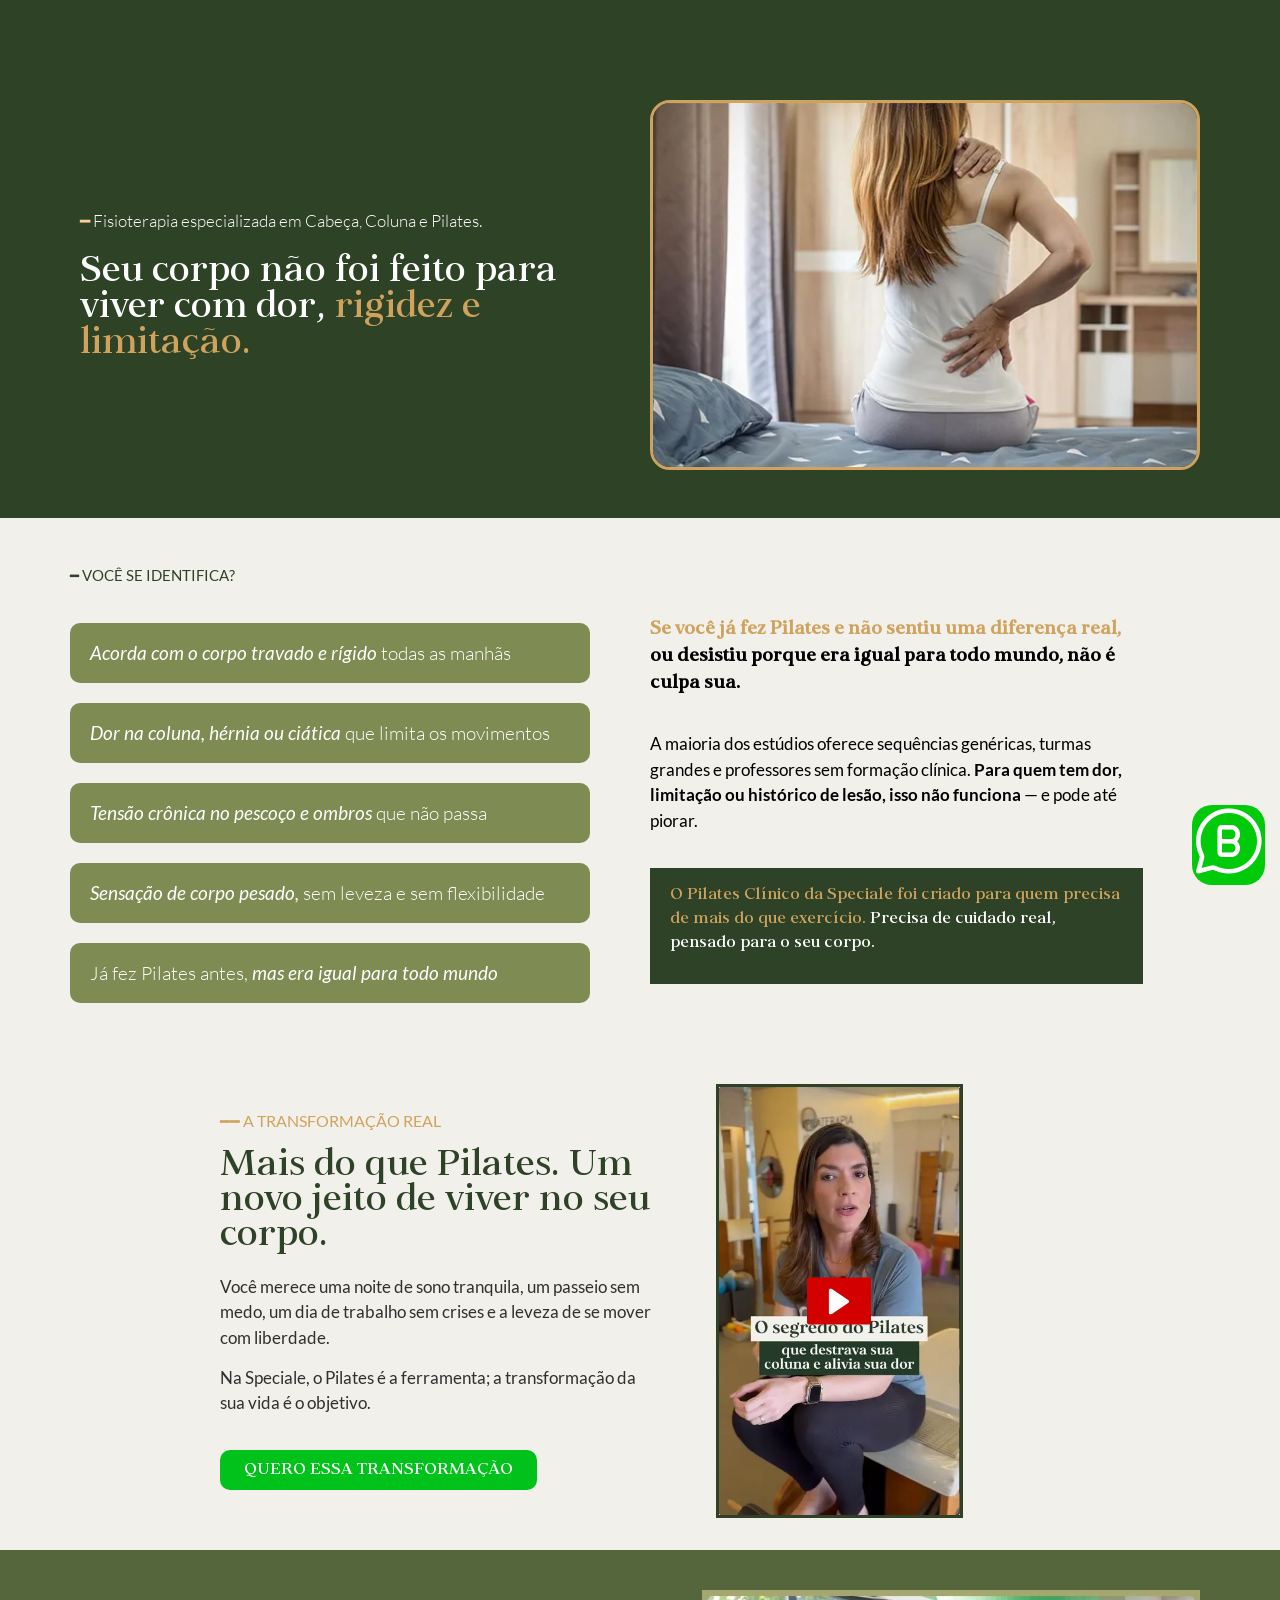
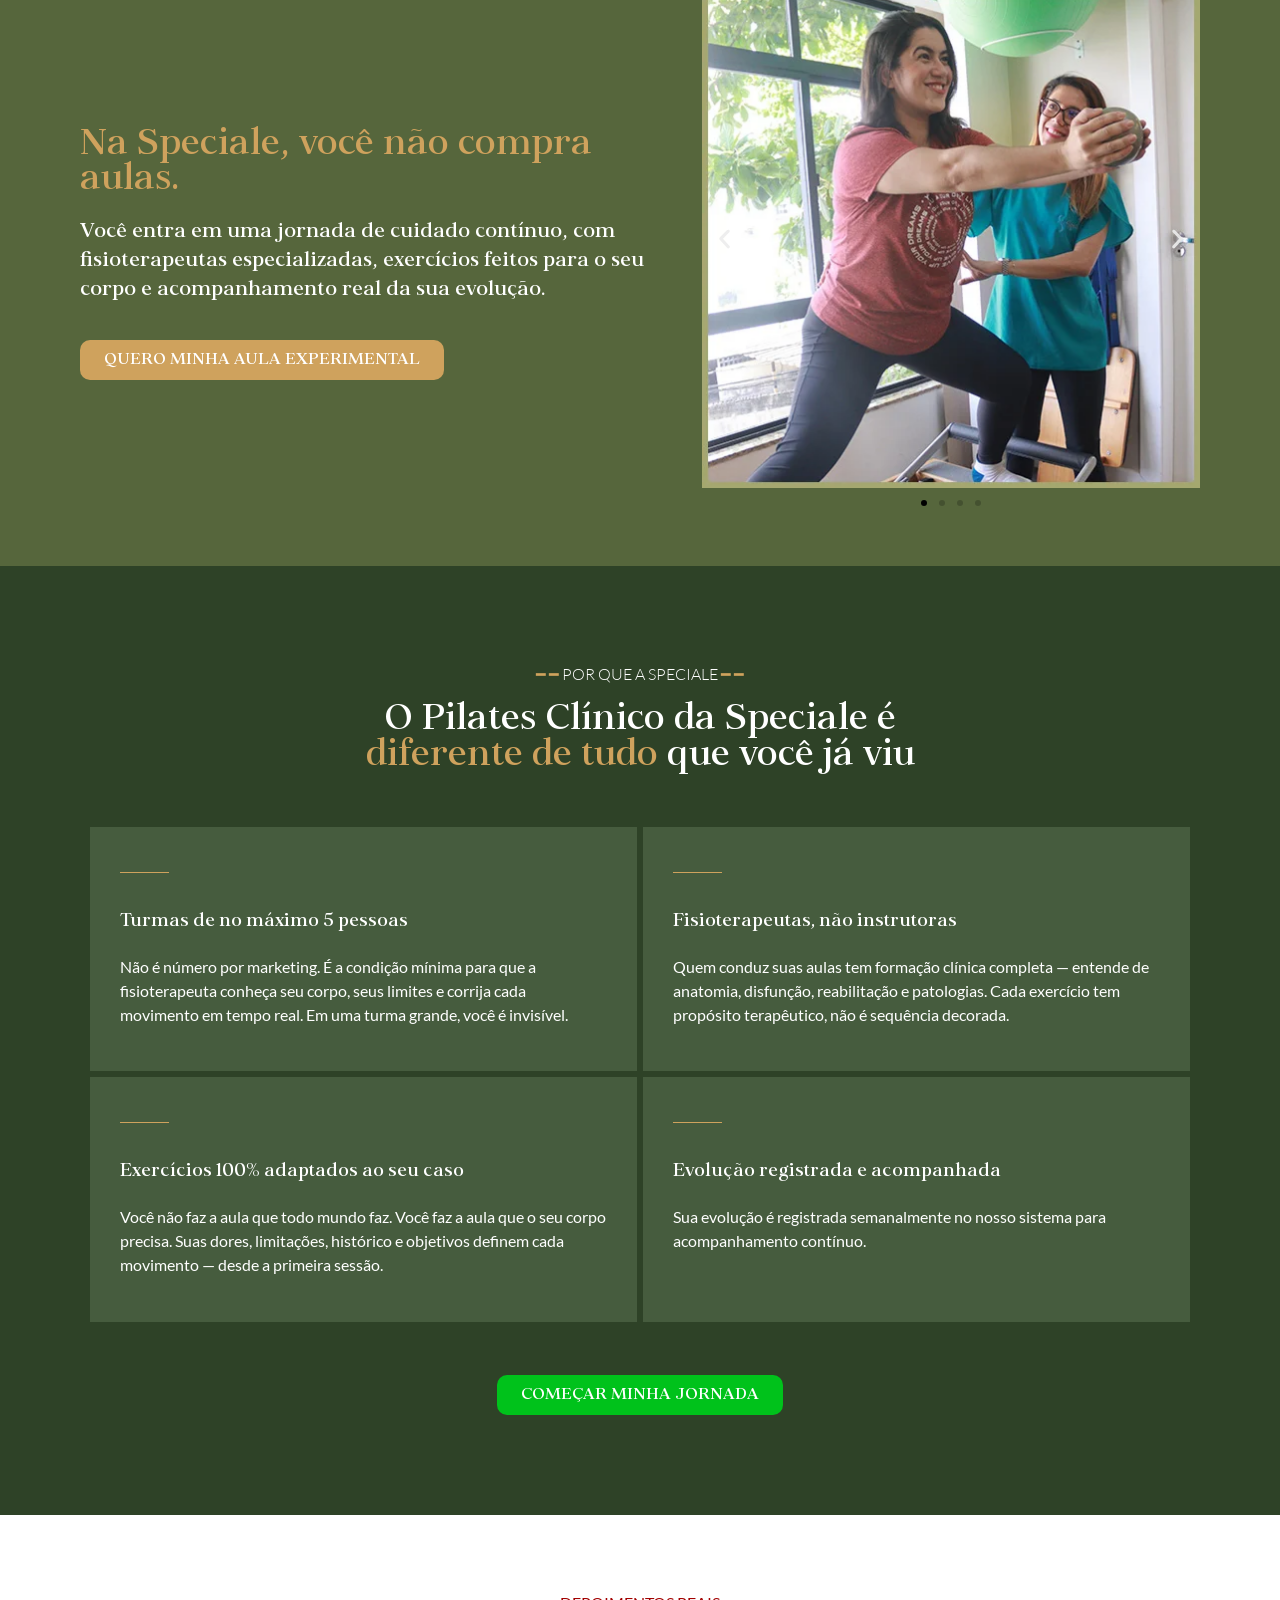
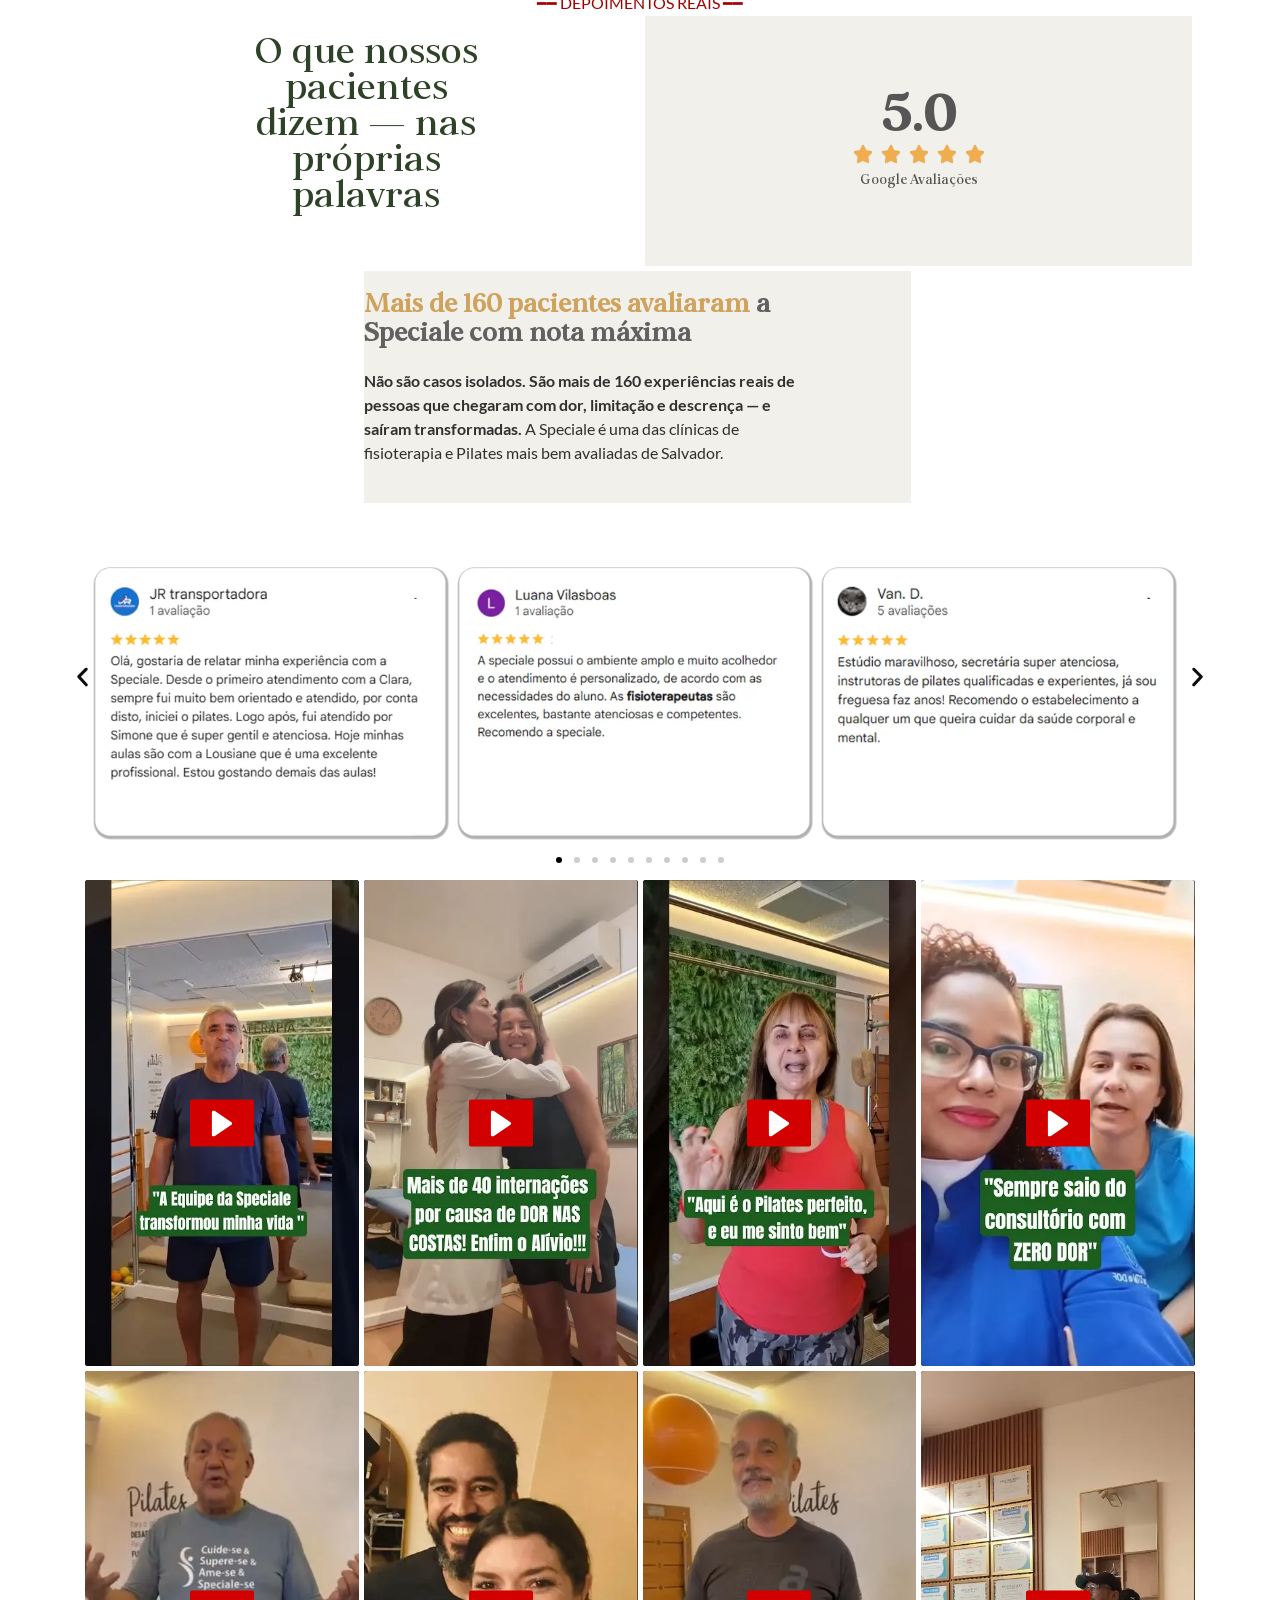
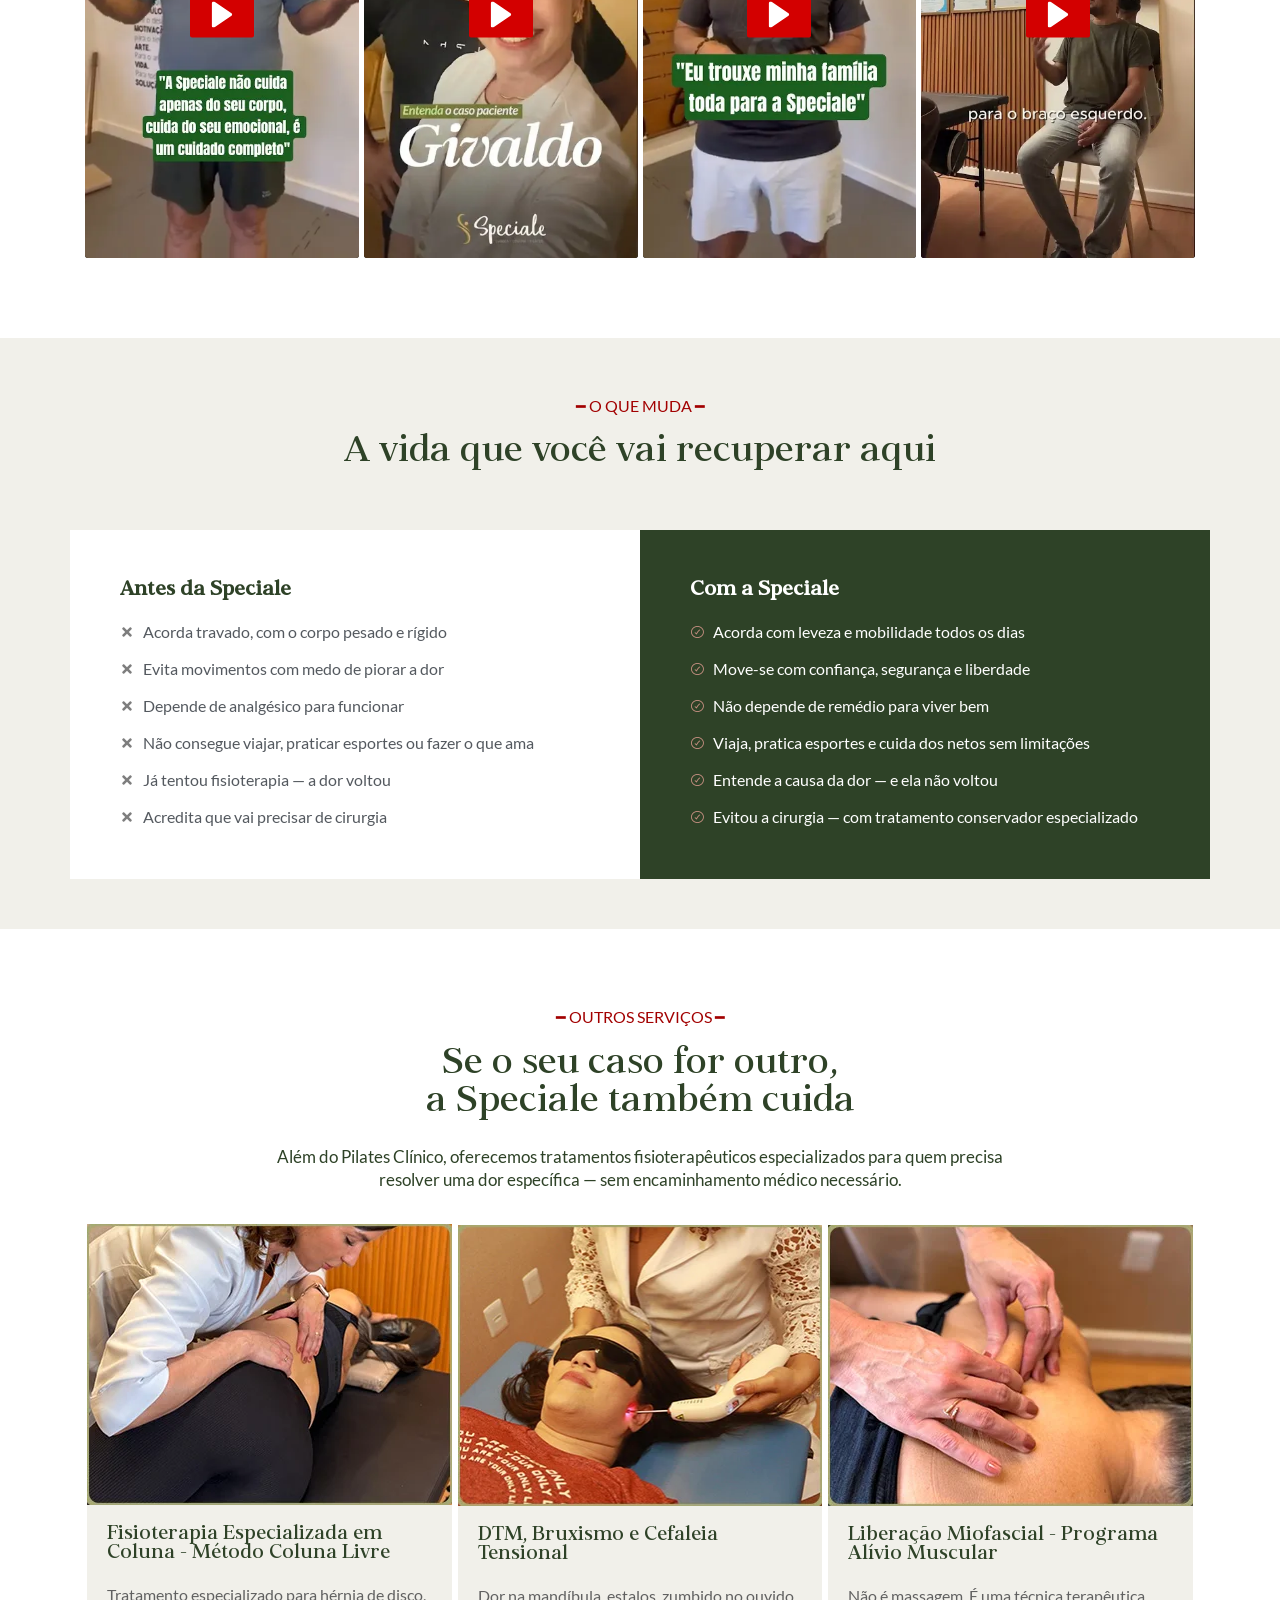
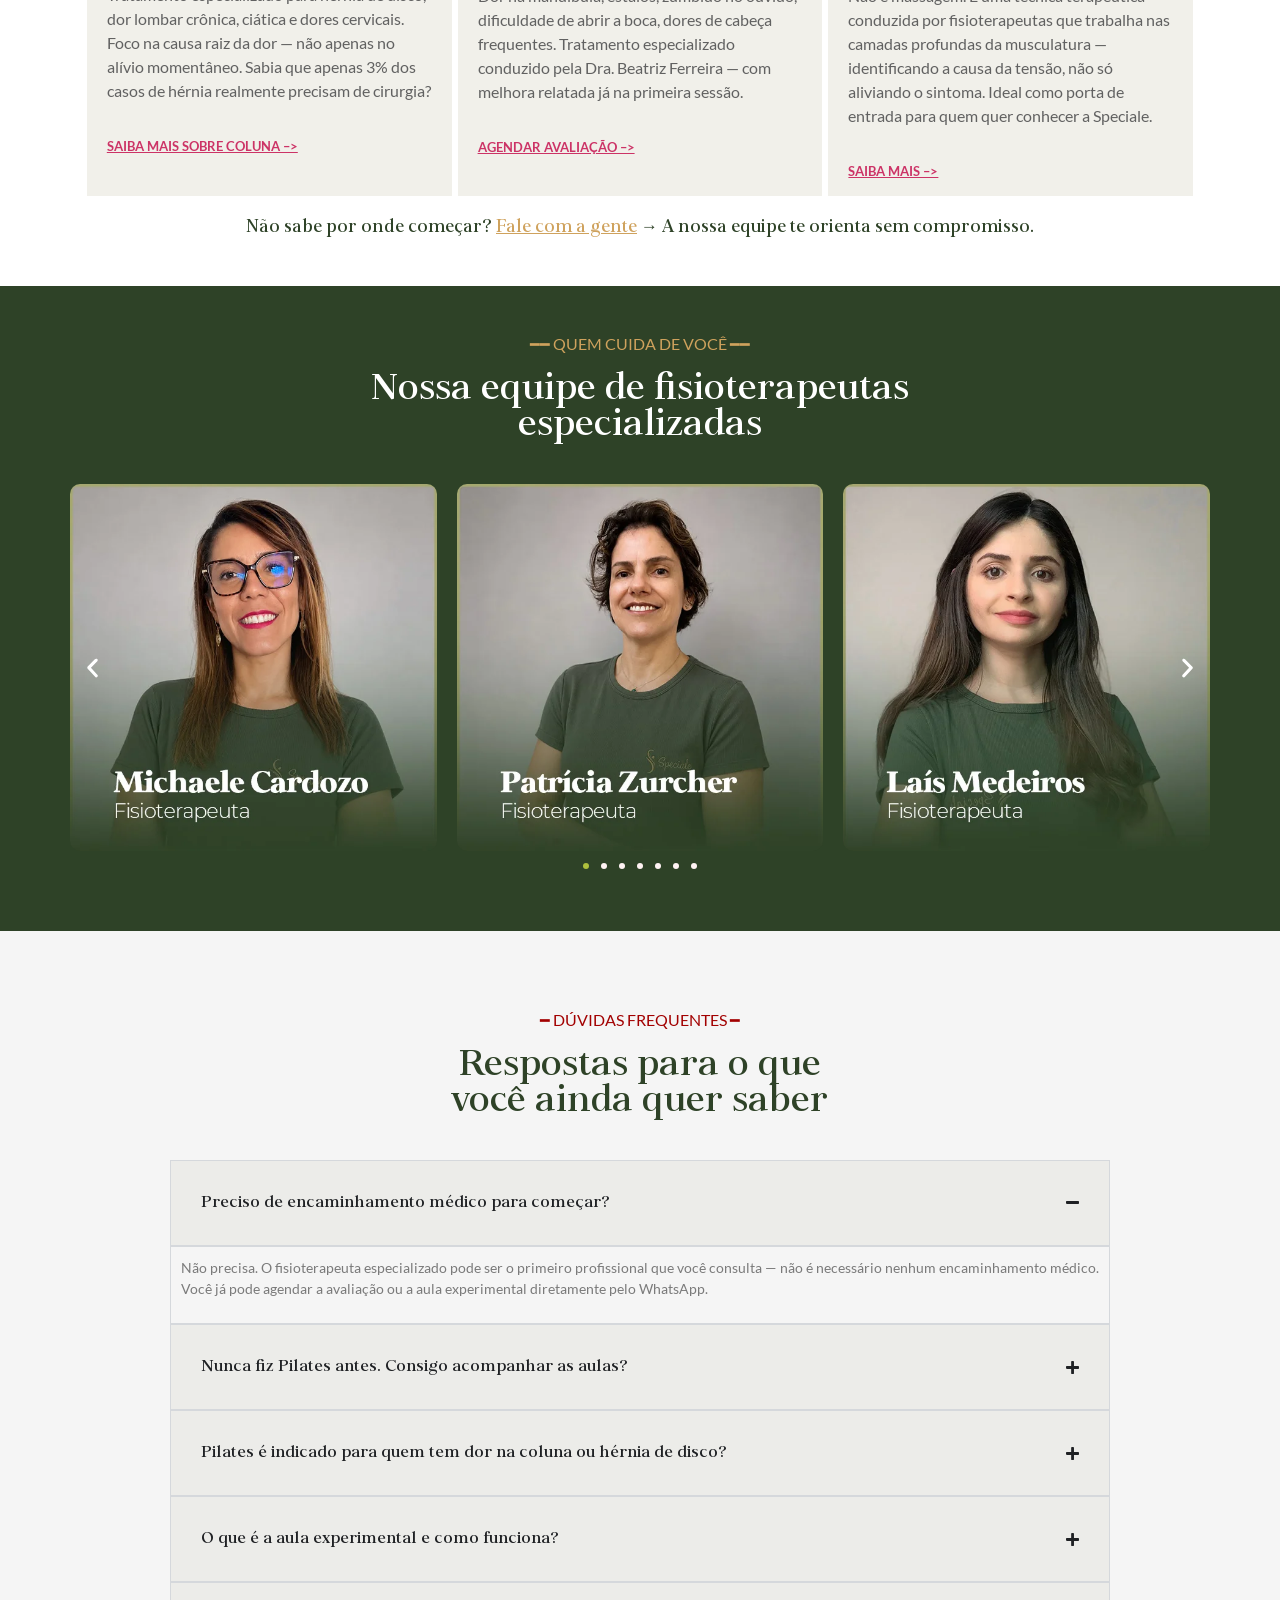
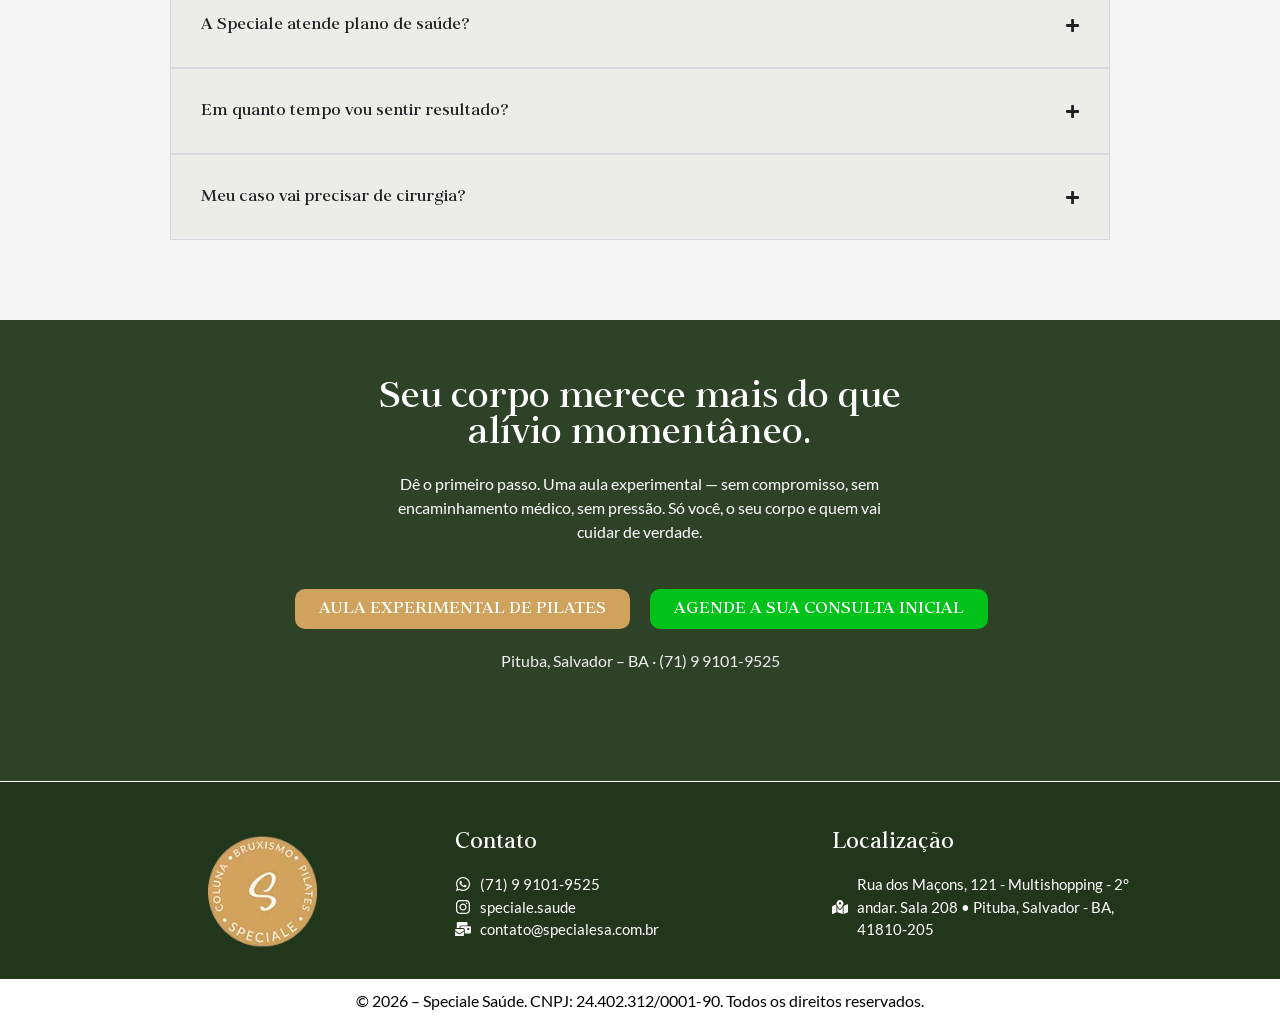
==== commit 3f62a15c: "Início, DTM e Liberação estáticos; site espelha as URLs do WordPress - Início na raiz; /coluna/, /dt" ====
--- a/index.html
+++ b/index.html
@@ -3,19 +3,18 @@
 <head>
 <meta charset="UTF-8">
 <meta name="viewport" content="width=device-width, initial-scale=1.0, viewport-fit=cover">
-<title>Speciale Saúde &#8211; Fisioterapia para Coluna &#8211; BIO &#8211; Speciale Saúde</title>
+<title>Speciale Saúde &#8211; Fisioterapia e Pilates</title>
 <meta name="robots" content="max-image-preview:large">
-<link rel="canonical" href="https://specialesa.com.br/coluna/">
-
-<!-- LCP: fundo do topo (desktop / tablet e celular) e as fontes da primeira dobra -->
-<link rel="preload" href="assets/images/DORCOLUNA_CAPA-1.webp" as="image" media="(min-width: 1025px)" fetchpriority="high">
-<link rel="preload" href="assets/images/DORCOLUNA_CAPA_mobile1.webp" as="image" media="(max-width: 1024px)" fetchpriority="high">
+<link rel="canonical" href="https://specialesa.com.br/">
+
+<!-- LCP: imagem do topo e fontes da primeira dobra -->
+<link rel="preload" href="assets/images/CAPA_FISIO_MOBILE.webp" as="image" media="(max-width: 1024px)" fetchpriority="high">
 <link rel="preload" href="assets/fonts/elgraine-medium.woff2" as="font" type="font/woff2" crossorigin>
+<link rel="preload" href="assets/fonts/lato-300-latin.woff2" as="font" type="font/woff2" crossorigin>
 <link rel="preload" href="assets/fonts/lato-400-latin.woff2" as="font" type="font/woff2" crossorigin>
-<link rel="preload" href="assets/fonts/montserrat-var-latin.woff2" as="font" type="font/woff2" crossorigin>
 
 <link rel="stylesheet" href="assets/css/fonts.css">
-<link rel="stylesheet" href="assets/css/coluna.css">
+<link rel="stylesheet" href="assets/css/home.css">
 <link rel="stylesheet" href="assets/css/static.css">
 <script src="assets/js/carousel.js" defer></script>
 <script src="assets/js/accordion.js" defer></script>
@@ -25,234 +24,194 @@
 <link rel="icon" href="assets/images/cropped-Logofavicon-192x192.png" sizes="192x192">
 <link rel="apple-touch-icon" href="assets/images/cropped-Logofavicon-180x180.png">
 </head>
-<body class="wp-singular page-template page-template-elementor_canvas page page-id-1596 wp-embed-responsive wp-theme-hello-elementor hello-elementor-default elementor-default elementor-template-canvas elementor-kit-5 elementor-page elementor-page-1596">
-<div data-elementor-type="wp-post" data-elementor-id="1596" class="elementor elementor-1596">
-
-<!-- Acordar travado, sentir aquela dor que irradia para a perna ou não conseguir per -->
-<div class="elementor-element elementor-element-365766c1 e-flex e-con-boxed e-con e-parent"><div class="e-con-inner"><div class="elementor-element elementor-element-3592b5ce e-con-full e-flex e-con e-child"><div class="elementor-element elementor-element-5a2b39e0 elementor-widget elementor-widget-image"><div class="elementor-widget-container">
-<img decoding="async" width="300" height="116" src="assets/images/logo_specialepng.webp" class="attachment-large size-large wp-image-11" alt="" /></div></div><div class="elementor-element elementor-element-76f9932 elementor-fixed elementor-view-default ha-has-bg-overlay elementor-widget elementor-widget-icon"><div class="elementor-widget-container"><div class="elementor-icon-wrapper">
-<a class="elementor-icon" href="https://wa.me/5571991019525?text=Ol%C3%A1%2C%20vim%20atrav%C3%A9s%20da%20BIO%20do%20Instagram%20e%20gostaria%20de%20informa%C3%A7%C3%B5es%20sobre%20o%20Plano%20de%20tratamento%20para%20dores%20na%20coluna%20-%20m%C3%A9todo%20COLUNA%20LIVRE.%20">
-<i aria-hidden="true" class="huge huge-whatsapp-business"></i>			</a></div></div></div><div class="elementor-element elementor-element-2c3c2841 elementor-widget elementor-widget-heading"><div class="elementor-widget-container"><h2 class="elementor-heading-title elementor-size-default">Acordar travado, sentir aquela dor que irradia para a perna ou não conseguir permanecer sentado <span style="color: #CFA25D"> não precisa fazer parte da sua rotina.</span></h2></div></div><div class="elementor-element elementor-element-0ee8a0e elementor-widget elementor-widget-text-editor"><div class="elementor-widget-container"><p>Você não precisa viver a base de remédios, continuar perdendo dias de trabalho e investir em mais exames de imagem.</p></div></div><div class="elementor-element elementor-element-c7bd6d0 elementor-align-left elementor-widget__width-inherit elementor-widget elementor-widget-button"><div class="elementor-widget-container"><div class="elementor-button-wrapper">
-<a class="elementor-button elementor-button-link elementor-size-sm" href="#video">
-<span class="elementor-button-content-wrapper">
-<span class="elementor-button-text">CLIQUE PARA SABER MAIS</span>
-</span>
-</a></div></div></div></div><div class="elementor-element elementor-element-78fc597d e-con-full e-flex e-con e-child"></div></div></div>
-
-<!-- Você se identifica com algum desses sinais? -->
-<div class="elementor-element elementor-element-6dd96009 e-flex e-con-boxed e-con e-parent"><div class="e-con-inner"><div class="elementor-element elementor-element-5d680487 e-con-full e-flex e-con e-child"><div class="elementor-element elementor-element-5b713f7 elementor-widget elementor-widget-image"><div class="elementor-widget-container">
-<img fetchpriority="high" decoding="async" width="588" height="518" src="assets/images/dorciatica.webp" class="attachment-large size-large wp-image-14" alt="" srcset="assets/images/dorciatica.webp 588w, assets/images/dorciatica-300x264.webp 300w" sizes="(max-width: 588px) 100vw, 588px" /></div></div></div><div class="elementor-element elementor-element-0d4c9af e-con-full e-flex e-con e-child"><div class="elementor-element elementor-element-a7f6bd5 elementor-widget elementor-widget-heading"><div class="elementor-widget-container"><h2 class="elementor-heading-title elementor-size-default">Você se identifica com algum desses sinais?</h2></div></div><div class="elementor-element elementor-element-01ff83d elementor-icon-list--layout-traditional elementor-list-item-link-full_width elementor-widget elementor-widget-icon-list"><div class="elementor-widget-container"><ul class="elementor-icon-list-items"><li class="elementor-icon-list-item">
-<span class="elementor-icon-list-icon">
-<i aria-hidden="true" class="huge huge-alert-01"></i>						</span>
-<span class="elementor-icon-list-text">Dor persistente na cervical ou lombar</span></li><li class="elementor-icon-list-item">
-<span class="elementor-icon-list-icon">
-<i aria-hidden="true" class="huge huge-alert-01"></i>						</span>
-<span class="elementor-icon-list-text">Rigidez ao se levantar ou após longos períodos parado</span></li><li class="elementor-icon-list-item">
-<span class="elementor-icon-list-icon">
-<i aria-hidden="true" class="huge huge-alert-01"></i>						</span>
-<span class="elementor-icon-list-text">Desconforto que irradia para pernas ou braços</span></li><li class="elementor-icon-list-item">
-<span class="elementor-icon-list-icon">
-<i aria-hidden="true" class="huge huge-alert-01"></i>						</span>
-<span class="elementor-icon-list-text">Dificuldades para sentar, dirigir ou dormir</span></li><li class="elementor-icon-list-item">
-<span class="elementor-icon-list-icon">
-<i aria-hidden="true" class="huge huge-alert-01"></i>						</span>
-<span class="elementor-icon-list-text">Medo de piorar a dor ao realizar tarefas simples</span></li></ul></div></div><div class="elementor-element elementor-element-e197549 elementor-widget elementor-widget-heading"><div class="elementor-widget-container"><h2 class="elementor-heading-title elementor-size-default">Se a sua coluna já vem limitando os seus movimentos e a sua liberdade, é hora de buscar um cuidado especializado que realmente entenda a sua dor.</h2></div></div><div class="elementor-element elementor-element-baf95f2 elementor-align-left elementor-widget__width-inherit elementor-widget elementor-widget-button"><div class="elementor-widget-container"><div class="elementor-button-wrapper">
-<a class="elementor-button elementor-button-link elementor-size-sm" href="https://wa.me/5571991019525?text=Ol%C3%A1%2C%20vim%20atrav%C3%A9s%20da%20BIO%20do%20Instagram%20e%20gostaria%20de%20informa%C3%A7%C3%B5es%20sobre%20o%20Plano%20de%20tratamento%20para%20dores%20na%20coluna%20-%20m%C3%A9todo%20COLUNA%20LIVRE.%20">
-<span class="elementor-button-content-wrapper">
-<span class="elementor-button-icon">
-<svg aria-hidden="true" class="e-font-icon-svg e-fab-whatsapp" viewBox="0 0 448 512" xmlns="http://www.w3.org/2000/svg"><path d="M380.9 97.1C339 55.1 283.2 32 223.9 32c-122.4 0-222 99.6-222 222 0 39.1 10.2 77.3 29.6 111L0 480l117.7-30.9c32.4 17.7 68.9 27 106.1 27h.1c122.3 0 224.1-99.6 224.1-222 0-59.3-25.2-115-67.1-157zm-157 341.6c-33.2 0-65.7-8.9-94-25.7l-6.7-4-69.8 18.3L72 359.2l-4.4-7c-18.5-29.4-28.2-63.3-28.2-98.2 0-101.7 82.8-184.5 184.6-184.5 49.3 0 95.6 19.2 130.4 54.1 34.8 34.9 56.2 81.2 56.1 130.5 0 101.8-84.9 184.6-186.6 184.6zm101.2-138.2c-5.5-2.8-32.8-16.2-37.9-18-5.1-1.9-8.8-2.8-12.5 2.8-3.7 5.6-14.3 18-17.6 21.8-3.2 3.7-6.5 4.2-12 1.4-32.6-16.3-54-29.1-75.5-66-5.7-9.8 5.7-9.1 16.3-30.3 1.8-3.7.9-6.9-.5-9.7-1.4-2.8-12.5-30.1-17.1-41.2-4.5-10.8-9.1-9.3-12.5-9.5-3.2-.2-6.9-.2-10.6-.2-3.7 0-9.7 1.4-14.8 6.9-5.1 5.6-19.4 19-19.4 46.3 0 27.3 19.9 53.7 22.6 57.4 2.8 3.7 39.1 59.7 94.8 83.8 35.2 15.2 49 16.5 66.6 13.9 10.7-1.6 32.8-13.4 37.4-26.4 4.6-13 4.6-24.1 3.2-26.4-1.3-2.5-5-3.9-10.5-6.6z"></path></svg>			</span>
-<span class="elementor-button-text">AGENDE UMA CONSULTA</span>
-</span>
-</a></div></div></div></div></div></div>
-
-<!-- Por que a dor na coluna aparece e insiste em ficar? -->
-<div class="elementor-element elementor-element-40297d0 e-flex e-con-boxed e-con e-parent"><div class="e-con-inner"><div class="elementor-element elementor-element-1cdeae9 elementor-widget elementor-widget-menu-anchor"><div class="elementor-widget-container"><div class="elementor-menu-anchor" id="video"></div></div></div><div class="elementor-element elementor-element-5ce4172 e-con-full e-flex e-con e-child"><div class="elementor-element elementor-element-612d012 elementor-widget-tablet__width-inherit elementor-widget elementor-widget-heading"><div class="elementor-widget-container"><h2 class="elementor-heading-title elementor-size-default">Por que a dor na coluna aparece e insiste em ficar?</h2></div></div><div class="elementor-element elementor-element-fdf2fa6 elementor-widget elementor-widget-heading"><div class="elementor-widget-container"><h2 class="elementor-heading-title elementor-size-default">A dor na coluna raramente surge do nada. Ela é, muitas vezes, o resultado de uma soma de fatores que sobrecarregam seu corpo ao longo do tempo.</h2></div></div><div class="elementor-element elementor-element-1547639 elementor-icon-list--layout-traditional elementor-list-item-link-full_width elementor-widget elementor-widget-icon-list"><div class="elementor-widget-container"><ul class="elementor-icon-list-items"><li class="elementor-icon-list-item">
-<span class="elementor-icon-list-icon">
-<i aria-hidden="true" class="huge huge-alert-01"></i>						</span>
-<span class="elementor-icon-list-text">Hérnia de disco com compressão nervosa</span></li><li class="elementor-icon-list-item">
-<span class="elementor-icon-list-icon">
-<i aria-hidden="true" class="huge huge-alert-01"></i>						</span>
-<span class="elementor-icon-list-text">Horas em frente ao computador ou celular, com postura inadequada</span></li><li class="elementor-icon-list-item">
-<span class="elementor-icon-list-icon">
-<i aria-hidden="true" class="huge huge-alert-01"></i>						</span>
-<span class="elementor-icon-list-text">Sedentarismo, acarretando em músculos fracos</span></li><li class="elementor-icon-list-item">
-<span class="elementor-icon-list-icon">
-<i aria-hidden="true" class="huge huge-alert-01"></i>						</span>
-<span class="elementor-icon-list-text">Estresse e fatores emocionais que se manifestam como rigidez muscular</span></li></ul></div></div><div class="elementor-element elementor-element-ebfa6b4 elementor-widget elementor-widget-heading"><div class="elementor-widget-container"><h2 class="elementor-heading-title elementor-size-default">Assista ao vídeo abaixo e entenda o que causa a sua dor e o que fazer para sanar esse incômodo</h2></div></div><div class="elementor-element elementor-element-9853d01 elementor-align-left elementor-widget__width-inherit elementor-widget elementor-widget-button"><div class="elementor-widget-container"><div class="elementor-button-wrapper">
-<a class="elementor-button elementor-button-link elementor-size-sm" href="https://wa.me/5571991019525?text=Ol%C3%A1%2C%20vim%20atrav%C3%A9s%20da%20BIO%20do%20Instagram%20e%20gostaria%20de%20informa%C3%A7%C3%B5es%20sobre%20o%20Plano%20de%20tratamento%20para%20dores%20na%20coluna%20-%20m%C3%A9todo%20COLUNA%20LIVRE.%20">
-<span class="elementor-button-content-wrapper">
-<span class="elementor-button-icon">
-<svg aria-hidden="true" class="e-font-icon-svg e-fab-whatsapp" viewBox="0 0 448 512" xmlns="http://www.w3.org/2000/svg"><path d="M380.9 97.1C339 55.1 283.2 32 223.9 32c-122.4 0-222 99.6-222 222 0 39.1 10.2 77.3 29.6 111L0 480l117.7-30.9c32.4 17.7 68.9 27 106.1 27h.1c122.3 0 224.1-99.6 224.1-222 0-59.3-25.2-115-67.1-157zm-157 341.6c-33.2 0-65.7-8.9-94-25.7l-6.7-4-69.8 18.3L72 359.2l-4.4-7c-18.5-29.4-28.2-63.3-28.2-98.2 0-101.7 82.8-184.5 184.6-184.5 49.3 0 95.6 19.2 130.4 54.1 34.8 34.9 56.2 81.2 56.1 130.5 0 101.8-84.9 184.6-186.6 184.6zm101.2-138.2c-5.5-2.8-32.8-16.2-37.9-18-5.1-1.9-8.8-2.8-12.5 2.8-3.7 5.6-14.3 18-17.6 21.8-3.2 3.7-6.5 4.2-12 1.4-32.6-16.3-54-29.1-75.5-66-5.7-9.8 5.7-9.1 16.3-30.3 1.8-3.7.9-6.9-.5-9.7-1.4-2.8-12.5-30.1-17.1-41.2-4.5-10.8-9.1-9.3-12.5-9.5-3.2-.2-6.9-.2-10.6-.2-3.7 0-9.7 1.4-14.8 6.9-5.1 5.6-19.4 19-19.4 46.3 0 27.3 19.9 53.7 22.6 57.4 2.8 3.7 39.1 59.7 94.8 83.8 35.2 15.2 49 16.5 66.6 13.9 10.7-1.6 32.8-13.4 37.4-26.4 4.6-13 4.6-24.1 3.2-26.4-1.3-2.5-5-3.9-10.5-6.6z"></path></svg>			</span>
-<span class="elementor-button-text">AGENDE UMA CONSULTA</span>
-</span>
-</a></div></div></div></div><div class="elementor-element elementor-element-4de5561 e-con-full e-flex e-con e-child"><div class="elementor-element elementor-element-4632d40 elementor-widget elementor-widget-video"><div class="elementor-widget-container"><div class="elementor-wrapper elementor-open-inline" data-youtube="LOvasWKDRJY" data-title="hernia de disco"><div class="elementor-video"></div><div class="elementor-custom-embed-image-overlay" style="background-image: url(assets/images/Screenvideo.webp);"><div class="elementor-custom-embed-play" role="button" aria-label="Reproduzir vídeo" tabindex="0">
-<svg aria-hidden="true" class="e-font-icon-svg e-eicon-play" viewBox="0 0 1000 1000" xmlns="http://www.w3.org/2000/svg"><path d="M838 162C746 71 633 25 500 25 371 25 258 71 163 162 71 254 25 367 25 500 25 633 71 746 163 837 254 929 367 979 500 979 633 979 746 933 838 837 929 746 975 633 975 500 975 367 929 254 838 162M808 192C892 279 933 379 933 500 933 621 892 725 808 808 725 892 621 938 500 938 379 938 279 896 196 808 113 725 67 621 67 500 67 379 108 279 196 192 279 108 383 62 500 62 621 62 721 108 808 192M438 392V642L642 517 438 392Z"></path></svg></div></div></div></div></div></div></div></div>
-
-<!-- DEPOIMENTOS -->
-<div class="elementor-element elementor-element-750f5298 e-flex e-con-boxed e-con e-parent"><div class="e-con-inner"><div class="elementor-element elementor-element-1acf0ecc elementor-widget__width-inherit elementor-widget elementor-widget-heading"><div class="elementor-widget-container"><h2 class="elementor-heading-title elementor-size-default">DEPOIMENTOS</h2></div></div><div class="elementor-element elementor-element-20a7c1f9 elementor-widget__width-inherit elementor-widget elementor-widget-heading"><div class="elementor-widget-container"><h2 class="elementor-heading-title elementor-size-default">Veja o que dizem nossos pacientes</h2></div></div><div class="elementor-element elementor-element-4b7bc2ee elementor-arrows-position-outside elementor-pagination-position-outside elementor-widget elementor-widget-image-carousel e-widget-swiper" data-carousel data-autoplay="5000" data-speed="500" style="--spv-m:1;--spv-t:2;--spv-d:3"><div class="elementor-widget-container"><div class="elementor-image-carousel-wrapper swiper swiper-initialized swiper-horizontal swiper-pointer-events" role="region" aria-roledescription="carousel" aria-label="Carrossel de imagens" dir="ltr"><div class="elementor-image-carousel swiper-wrapper" id="carousel-4b7bc2ee" aria-live="off"><div class="swiper-slide" role="group" aria-roledescription="slide" aria-label="1 de 10"><figure class="swiper-slide-inner"><img loading="lazy" decoding="async" class="swiper-slide-image" src="assets/images/Depoimento_03-1.webp" alt="Depoimento_03-1.png"  width="460" height="362" /></figure></div><div class="swiper-slide" role="group" aria-roledescription="slide" aria-label="2 de 10"><figure class="swiper-slide-inner"><img loading="lazy" decoding="async" class="swiper-slide-image" src="assets/images/DEPOIMENTOS_HERNIADEDISCO2.webp" alt="DEPOIMENTOS_HERNIADEDISCO2.png"  width="460" height="362" /></figure></div><div class="swiper-slide" role="group" aria-roledescription="slide" aria-label="3 de 10"><figure class="swiper-slide-inner"><img loading="lazy" decoding="async" class="swiper-slide-image" src="assets/images/DEPOIMENTOS_HERNIADEDISCO3.webp" alt="DEPOIMENTOS_HERNIADEDISCO3.png"  width="460" height="362" /></figure></div><div class="swiper-slide" role="group" aria-roledescription="slide" aria-label="4 de 10"><figure class="swiper-slide-inner"><img loading="lazy" decoding="async" class="swiper-slide-image" src="assets/images/DEPOIMENTOS_HERNIADEDISCO4.webp" alt="DEPOIMENTOS_HERNIADEDISCO4.png"  width="460" height="362" /></figure></div><div class="swiper-slide" role="group" aria-roledescription="slide" aria-label="5 de 10"><figure class="swiper-slide-inner"><img loading="lazy" decoding="async" class="swiper-slide-image" src="assets/images/DEPOIMENTOS_HERNIADEDISCO5.webp" alt="DEPOIMENTOS_HERNIADEDISCO5.png"  width="460" height="362" /></figure></div><div class="swiper-slide" role="group" aria-roledescription="slide" aria-label="6 de 10"><figure class="swiper-slide-inner"><img loading="lazy" decoding="async" class="swiper-slide-image" src="assets/images/DEPOIMENTOS_HERNIADEDISCO6.webp" alt="DEPOIMENTOS_HERNIADEDISCO6.png"  width="460" height="362" /></figure></div><div class="swiper-slide" role="group" aria-roledescription="slide" aria-label="7 de 10"><figure class="swiper-slide-inner"><img loading="lazy" decoding="async" class="swiper-slide-image" src="assets/images/DEPOIMENTOS_HERNIADEDISCO7.webp" alt="DEPOIMENTOS_HERNIADEDISCO7.png"  width="460" height="362" /></figure></div><div class="swiper-slide" role="group" aria-roledescription="slide" aria-label="8 de 10"><figure class="swiper-slide-inner"><img loading="lazy" decoding="async" class="swiper-slide-image" src="assets/images/DEPOIMENTOS_HERNIADEDISCO8.webp" alt="DEPOIMENTOS_HERNIADEDISCO8.png"  width="460" height="362" /></figure></div><div class="swiper-slide" role="group" aria-roledescription="slide" aria-label="9 de 10"><figure class="swiper-slide-inner"><img loading="lazy" decoding="async" class="swiper-slide-image" src="assets/images/DEPOIMENTOS_HERNIADEDISCO9.webp" alt="DEPOIMENTOS_HERNIADEDISCO9.png"  width="460" height="362" /></figure></div><div class="swiper-slide" role="group" aria-roledescription="slide" aria-label="10 de 10"><figure class="swiper-slide-inner"><img loading="lazy" decoding="async" class="swiper-slide-image" src="assets/images/DEPOIMENTOS_HERNIADEDISCO10.webp" alt="DEPOIMENTOS_HERNIADEDISCO10.png"  width="460" height="362" /></figure></div></div><div class="elementor-swiper-button elementor-swiper-button-prev" role="button" tabindex="0" aria-label="Slide anterior" aria-controls="carousel-4b7bc2ee">
-<svg aria-hidden="true" class="e-font-icon-svg e-eicon-chevron-left" viewBox="0 0 1000 1000" xmlns="http://www.w3.org/2000/svg"><path d="M646 125C629 125 613 133 604 142L308 442C296 454 292 471 292 487 292 504 296 521 308 533L604 854C617 867 629 875 646 875 663 875 679 871 692 858 704 846 713 829 713 812 713 796 708 779 692 767L438 487 692 225C700 217 708 204 708 187 708 171 704 154 692 142 675 129 663 125 646 125Z"></path></svg></div><div class="elementor-swiper-button elementor-swiper-button-next" role="button" tabindex="0" aria-label="Próximo slide" aria-controls="carousel-4b7bc2ee">
-<svg aria-hidden="true" class="e-font-icon-svg e-eicon-chevron-right" viewBox="0 0 1000 1000" xmlns="http://www.w3.org/2000/svg"><path d="M696 533C708 521 713 504 713 487 713 471 708 454 696 446L400 146C388 133 375 125 354 125 338 125 325 129 313 142 300 154 292 171 292 187 292 204 296 221 308 233L563 492 304 771C292 783 288 800 288 817 288 833 296 850 308 863 321 871 338 875 354 875 371 875 388 867 400 854L696 533Z"></path></svg></div><div class="swiper-pagination swiper-pagination-clickable swiper-pagination-bullets swiper-pagination-horizontal"><span class="swiper-pagination-bullet swiper-pagination-bullet-active" role="button" tabindex="0" aria-label="Ir para o slide 1" aria-current="true"></span><span class="swiper-pagination-bullet" role="button" tabindex="0" aria-label="Ir para o slide 2"></span><span class="swiper-pagination-bullet" role="button" tabindex="0" aria-label="Ir para o slide 3"></span><span class="swiper-pagination-bullet" role="button" tabindex="0" aria-label="Ir para o slide 4"></span><span class="swiper-pagination-bullet" role="button" tabindex="0" aria-label="Ir para o slide 5"></span><span class="swiper-pagination-bullet" role="button" tabindex="0" aria-label="Ir para o slide 6"></span><span class="swiper-pagination-bullet" role="button" tabindex="0" aria-label="Ir para o slide 7"></span><span class="swiper-pagination-bullet" role="button" tabindex="0" aria-label="Ir para o slide 8"></span><span class="swiper-pagination-bullet" role="button" tabindex="0" aria-label="Ir para o slide 9"></span><span class="swiper-pagination-bullet" role="button" tabindex="0" aria-label="Ir para o slide 10"></span></div></div></div></div><div class="elementor-element elementor-element-e9c30ec elementor-widget__width-initial elementor-widget-mobile__width-inherit elementor-widget elementor-widget-presto_video"><div class="elementor-widget-container"><figure class="wp-block-video presto-block-video  presto-provider-youtube" style="--plyr-color-main: var(--presto-player-highlight-color, #d30000); --presto-player-logo-width: 150px; --presto-player-aspect-ratio: 9/16;"><button type="button" class="yt-facade" data-youtube="X9OWbc_85mE" data-title="Eu cheguei aqui com as pernas dormentes" aria-label="Reproduzir vídeo: Eu cheguei aqui com as pernas dormentes"><img src="assets/images/video-X9OWbc_85mE.webp" alt="" width="405" height="720" loading="lazy" decoding="async"><span class="yt-facade__play" aria-hidden="true"><svg viewBox="0 0 18 18"><path d="M15.562 8.1L3.87.225c-.818-.562-1.87 0-1.87.9v15.75c0 .9 1.052 1.462 1.87.9L15.563 9.9c.584-.45.584-1.35 0-1.8z"/></svg></span></button></figure></div></div><div class="elementor-element elementor-element-540334f elementor-widget__width-initial elementor-widget-mobile__width-inherit elementor-widget-tablet__width-initial elementor-widget elementor-widget-presto_video"><div class="elementor-widget-container"><figure class="wp-block-video presto-block-video  presto-provider-youtube" style="--plyr-color-main: var(--presto-player-highlight-color, #d30000); --presto-player-logo-width: 150px; --presto-player-aspect-ratio: 9/16;"><button type="button" class="yt-facade" data-youtube="9ipRh98isUg" data-title="Depoimento da Fisioterapeuta" aria-label="Reproduzir vídeo: Depoimento da Fisioterapeuta"><img src="assets/images/video-9ipRh98isUg.webp" alt="" width="405" height="720" loading="lazy" decoding="async"><span class="yt-facade__play" aria-hidden="true"><svg viewBox="0 0 18 18"><path d="M15.562 8.1L3.87.225c-.818-.562-1.87 0-1.87.9v15.75c0 .9 1.052 1.462 1.87.9L15.563 9.9c.584-.45.584-1.35 0-1.8z"/></svg></span></button></figure></div></div><div class="elementor-element elementor-element-e71969f elementor-widget__width-initial elementor-widget-mobile__width-inherit elementor-widget elementor-widget-presto_video"><div class="elementor-widget-container"><figure class="wp-block-video presto-block-video  presto-provider-youtube" style="--plyr-color-main: var(--presto-player-highlight-color, #d30000); --presto-player-logo-width: 150px; --presto-player-aspect-ratio: 9/16;"><button type="button" class="yt-facade" data-youtube="JInoHS7aqgI" data-title="&quot;Eu não conseguia curar as minhas dores até encontrar a Speciale&quot; – Depoimento de Alice" aria-label="Reproduzir vídeo: &quot;Eu não conseguia curar as minhas dores até encontrar a Speciale&quot; – Depoimento de Alice"><img src="assets/images/video-JInoHS7aqgI.webp" alt="" width="405" height="720" loading="lazy" decoding="async"><span class="yt-facade__play" aria-hidden="true"><svg viewBox="0 0 18 18"><path d="M15.562 8.1L3.87.225c-.818-.562-1.87 0-1.87.9v15.75c0 .9 1.052 1.462 1.87.9L15.563 9.9c.584-.45.584-1.35 0-1.8z"/></svg></span></button></figure></div></div><div class="elementor-element elementor-element-557080f elementor-widget__width-initial elementor-widget-mobile__width-inherit elementor-widget elementor-widget-presto_video"><div class="elementor-widget-container"><figure class="wp-block-video presto-block-video  presto-provider-youtube" style="--plyr-color-main: var(--presto-player-highlight-color, #d30000); --presto-player-logo-width: 150px; --presto-player-aspect-ratio: 9/16;"><button type="button" class="yt-facade" data-youtube="6KE1N4ilHXU" data-title="Depoimento - Givaldo" aria-label="Reproduzir vídeo: Depoimento - Givaldo"><img src="assets/images/video-6KE1N4ilHXU.webp" alt="" width="405" height="720" loading="lazy" decoding="async"><span class="yt-facade__play" aria-hidden="true"><svg viewBox="0 0 18 18"><path d="M15.562 8.1L3.87.225c-.818-.562-1.87 0-1.87.9v15.75c0 .9 1.052 1.462 1.87.9L15.563 9.9c.584-.45.584-1.35 0-1.8z"/></svg></span></button></figure></div></div></div></div>
-
-<!-- Na Speciale, sua coluna recebe um cuidado especializado -->
-<div class="elementor-element elementor-element-7f07a69d e-flex e-con-boxed e-con e-parent"><div class="e-con-inner"><div class="elementor-element elementor-element-5740dffc e-con-full e-flex e-con e-child"><div class="elementor-element elementor-element-74f5f6cb elementor-hidden-desktop elementor-hidden-tablet elementor-widget elementor-widget-heading"><div class="elementor-widget-container"><h2 class="elementor-heading-title elementor-size-default">Na Speciale, sua coluna recebe um cuidado especializado</h2></div></div><div class="elementor-element elementor-element-f799844 elementor-arrows-position-inside elementor-pagination-position-outside elementor-widget elementor-widget-image-carousel e-widget-swiper" data-carousel data-autoplay="5000" data-speed="500" style="--spv-m:1;--spv-t:1;--spv-d:1"><div class="elementor-widget-container"><div class="elementor-image-carousel-wrapper swiper swiper-initialized swiper-horizontal swiper-pointer-events swiper-backface-hidden" role="region" aria-roledescription="carousel" aria-label="Carrossel de imagens" dir="ltr"><div class="elementor-image-carousel swiper-wrapper" id="carousel-f799844" aria-live="off"><div class="swiper-slide" role="group" aria-roledescription="slide" aria-label="1 de 8"><figure class="swiper-slide-inner"><img loading="lazy" decoding="async" class="swiper-slide-image" src="assets/images/FISIOTERAPIA.webp" alt="FISIOTERAPIA"  width="542" height="556" /></figure></div><div class="swiper-slide" role="group" aria-roledescription="slide" aria-label="2 de 8"><figure class="swiper-slide-inner"><img loading="lazy" decoding="async" class="swiper-slide-image" src="assets/images/FISIOTERAPIA_ATENDIMENTO.webp" alt="FISIOTERAPIA_ATENDIMENTO"  width="542" height="556" /></figure></div><div class="swiper-slide" role="group" aria-roledescription="slide" aria-label="3 de 8"><figure class="swiper-slide-inner"><img loading="lazy" decoding="async" class="swiper-slide-image" src="assets/images/FISIOTERAPIA_COLUNA.webp" alt="FISIOTERAPIA_COLUNA"  width="542" height="556" /></figure></div><div class="swiper-slide" role="group" aria-roledescription="slide" aria-label="4 de 8"><figure class="swiper-slide-inner"><img loading="lazy" decoding="async" class="swiper-slide-image" src="assets/images/FISIOTERAPIA_PACIENTE.webp" alt="FISIOTERAPIA_PACIENTE"  width="542" height="556" /></figure></div><div class="swiper-slide" role="group" aria-roledescription="slide" aria-label="5 de 8"><figure class="swiper-slide-inner"><img loading="lazy" decoding="async" class="swiper-slide-image" src="assets/images/FISIOTERAPIA_PERSONALIZADA.webp" alt="FISIOTERAPIA_PERSONALIZADA"  width="542" height="556" /></figure></div><div class="swiper-slide" role="group" aria-roledescription="slide" aria-label="6 de 8"><figure class="swiper-slide-inner"><img loading="lazy" decoding="async" class="swiper-slide-image" src="assets/images/FISIOTERAPIA_SPECIALE.webp" alt="FISIOTERAPIA_SPECIALE"  width="542" height="556" /></figure></div><div class="swiper-slide" role="group" aria-roledescription="slide" aria-label="7 de 8"><figure class="swiper-slide-inner"><img loading="lazy" decoding="async" class="swiper-slide-image" src="assets/images/FISIO_PHOENIX.webp" alt="FISIO_PHOENIX"  width="542" height="556" /></figure></div><div class="swiper-slide" role="group" aria-roledescription="slide" aria-label="8 de 8"><figure class="swiper-slide-inner"><img loading="lazy" decoding="async" class="swiper-slide-image" src="assets/images/FISIOTERAPIA-LASE.webp" alt="FISIOTERAPIA-LASE"  width="542" height="556" /></figure></div></div><div class="elementor-swiper-button elementor-swiper-button-prev" role="button" tabindex="0" aria-label="Slide anterior" aria-controls="carousel-f799844">
-<svg aria-hidden="true" class="e-font-icon-svg e-eicon-chevron-left" viewBox="0 0 1000 1000" xmlns="http://www.w3.org/2000/svg"><path d="M646 125C629 125 613 133 604 142L308 442C296 454 292 471 292 487 292 504 296 521 308 533L604 854C617 867 629 875 646 875 663 875 679 871 692 858 704 846 713 829 713 812 713 796 708 779 692 767L438 487 692 225C700 217 708 204 708 187 708 171 704 154 692 142 675 129 663 125 646 125Z"></path></svg></div><div class="elementor-swiper-button elementor-swiper-button-next" role="button" tabindex="0" aria-label="Próximo slide" aria-controls="carousel-f799844">
-<svg aria-hidden="true" class="e-font-icon-svg e-eicon-chevron-right" viewBox="0 0 1000 1000" xmlns="http://www.w3.org/2000/svg"><path d="M696 533C708 521 713 504 713 487 713 471 708 454 696 446L400 146C388 133 375 125 354 125 338 125 325 129 313 142 300 154 292 171 292 187 292 204 296 221 308 233L563 492 304 771C292 783 288 800 288 817 288 833 296 850 308 863 321 871 338 875 354 875 371 875 388 867 400 854L696 533Z"></path></svg></div><div class="swiper-pagination swiper-pagination-clickable swiper-pagination-bullets swiper-pagination-horizontal"><span class="swiper-pagination-bullet swiper-pagination-bullet-active" role="button" tabindex="0" aria-label="Ir para o slide 1" aria-current="true"></span><span class="swiper-pagination-bullet" role="button" tabindex="0" aria-label="Ir para o slide 2"></span><span class="swiper-pagination-bullet" role="button" tabindex="0" aria-label="Ir para o slide 3"></span><span class="swiper-pagination-bullet" role="button" tabindex="0" aria-label="Ir para o slide 4"></span><span class="swiper-pagination-bullet" role="button" tabindex="0" aria-label="Ir para o slide 5"></span><span class="swiper-pagination-bullet" role="button" tabindex="0" aria-label="Ir para o slide 6"></span><span class="swiper-pagination-bullet" role="button" tabindex="0" aria-label="Ir para o slide 7"></span><span class="swiper-pagination-bullet" role="button" tabindex="0" aria-label="Ir para o slide 8"></span></div></div></div></div></div><div class="elementor-element elementor-element-3314e5e0 e-con-full e-flex e-con e-child"><div class="elementor-element elementor-element-32b7ca7 elementor-hidden-mobile elementor-widget elementor-widget-heading"><div class="elementor-widget-container"><h2 class="elementor-heading-title elementor-size-default">Na Speciale, sua coluna recebe um cuidado especializado</h2></div></div><div class="elementor-element elementor-element-871b9b1 elementor-icon-list--layout-traditional elementor-list-item-link-full_width elementor-widget elementor-widget-icon-list"><div class="elementor-widget-container"><ul class="elementor-icon-list-items"><li class="elementor-icon-list-item">
-<span class="elementor-icon-list-icon">
-<i aria-hidden="true" class="huge huge-checkmark-circle-01"></i>						</span>
-<span class="elementor-icon-list-text">Foco na Causa Raiz: Não tratamos apenas os sintomas e sim a origem da sua dor</span></li><li class="elementor-icon-list-item">
-<span class="elementor-icon-list-icon">
-<i aria-hidden="true" class="huge huge-checkmark-circle-01"></i>						</span>
-<span class="elementor-icon-list-text">Um Atendimento que respeita a sua individualidade</span></li><li class="elementor-icon-list-item">
-<span class="elementor-icon-list-icon">
-<i aria-hidden="true" class="huge huge-checkmark-circle-01"></i>						</span>
-<span class="elementor-icon-list-text">Plano Personalizado: Cada etapa é desenhada exclusivamente para as necessidades do seu corpo</span></li><li class="elementor-icon-list-item">
-<span class="elementor-icon-list-icon">
-<i aria-hidden="true" class="huge huge-checkmark-circle-01"></i>						</span>
-<span class="elementor-icon-list-text">Uma abordagem atualizada que respeita as evidências científicas</span></li></ul></div></div><div class="elementor-element elementor-element-1e73c5f5 elementor-align-left elementor-widget__width-inherit elementor-widget elementor-widget-button"><div class="elementor-widget-container"><div class="elementor-button-wrapper">
-<a class="elementor-button elementor-button-link elementor-size-sm" href="https://wa.me/5571991019525?text=Ol%C3%A1%2C%20vim%20atrav%C3%A9s%20da%20BIO%20do%20Instagram%20e%20gostaria%20de%20informa%C3%A7%C3%B5es%20sobre%20o%20Plano%20de%20tratamento%20para%20dores%20na%20coluna%20-%20m%C3%A9todo%20COLUNA%20LIVRE.%20">
-<span class="elementor-button-content-wrapper">
-<span class="elementor-button-icon">
-<svg aria-hidden="true" class="e-font-icon-svg e-fab-whatsapp" viewBox="0 0 448 512" xmlns="http://www.w3.org/2000/svg"><path d="M380.9 97.1C339 55.1 283.2 32 223.9 32c-122.4 0-222 99.6-222 222 0 39.1 10.2 77.3 29.6 111L0 480l117.7-30.9c32.4 17.7 68.9 27 106.1 27h.1c122.3 0 224.1-99.6 224.1-222 0-59.3-25.2-115-67.1-157zm-157 341.6c-33.2 0-65.7-8.9-94-25.7l-6.7-4-69.8 18.3L72 359.2l-4.4-7c-18.5-29.4-28.2-63.3-28.2-98.2 0-101.7 82.8-184.5 184.6-184.5 49.3 0 95.6 19.2 130.4 54.1 34.8 34.9 56.2 81.2 56.1 130.5 0 101.8-84.9 184.6-186.6 184.6zm101.2-138.2c-5.5-2.8-32.8-16.2-37.9-18-5.1-1.9-8.8-2.8-12.5 2.8-3.7 5.6-14.3 18-17.6 21.8-3.2 3.7-6.5 4.2-12 1.4-32.6-16.3-54-29.1-75.5-66-5.7-9.8 5.7-9.1 16.3-30.3 1.8-3.7.9-6.9-.5-9.7-1.4-2.8-12.5-30.1-17.1-41.2-4.5-10.8-9.1-9.3-12.5-9.5-3.2-.2-6.9-.2-10.6-.2-3.7 0-9.7 1.4-14.8 6.9-5.1 5.6-19.4 19-19.4 46.3 0 27.3 19.9 53.7 22.6 57.4 2.8 3.7 39.1 59.7 94.8 83.8 35.2 15.2 49 16.5 66.6 13.9 10.7-1.6 32.8-13.4 37.4-26.4 4.6-13 4.6-24.1 3.2-26.4-1.3-2.5-5-3.9-10.5-6.6z"></path></svg>			</span>
-<span class="elementor-button-text">AGENDE UMA CONSULTA</span>
-</span>
-</a></div></div></div><div class="elementor-element elementor-element-7880d00 elementor-widget-mobile__width-inherit elementor-widget elementor-widget-text-editor"><div class="elementor-widget-container"><p><u>Atendimento Particular <br /></u><strong><u>(Não trabalhamos com convênios)</u></strong></p></div></div></div></div></div>
-
-<!-- Por que o Método Coluna Livre é diferente? -->
-<div class="elementor-element elementor-element-c188cc8 e-flex e-con-boxed e-con e-parent"><div class="e-con-inner"><div class="elementor-element elementor-element-7bfa68a elementor-widget__width-inherit elementor-widget elementor-widget-heading"><div class="elementor-widget-container"><h2 class="elementor-heading-title elementor-size-default">Por que o Método Coluna Livre é diferente?</h2></div></div><div class="elementor-element elementor-element-90a05ba elementor-widget__width-initial elementor-widget-mobile__width-inherit elementor-widget elementor-widget-heading"><div class="elementor-widget-container"><h2 class="elementor-heading-title elementor-size-default">Enquanto muitos tratamentos aliviam apenas os sintomas, o Método Coluna Livre trata o que realmente causa a sua dor.</h2></div></div><div class="elementor-element elementor-element-9cdcf74 e-con-full e-flex e-con e-child"><div class="elementor-element elementor-element-427a488 elementor-widget__width-initial elementor-widget elementor-widget-heading"><div class="elementor-widget-container"><h2 class="elementor-heading-title elementor-size-default">Como costuma ser o atendimento em clínicas de fisioterapia tradicionais:</h2></div></div><div class="elementor-element elementor-element-2d10376 elementor-icon-list--layout-traditional elementor-list-item-link-full_width elementor-widget elementor-widget-icon-list"><div class="elementor-widget-container"><ul class="elementor-icon-list-items"><li class="elementor-icon-list-item">
-<span class="elementor-icon-list-icon">
-<svg aria-hidden="true" class="e-font-icon-svg e-fas-times-circle" viewBox="0 0 512 512" xmlns="http://www.w3.org/2000/svg"><path d="M256 8C119 8 8 119 8 256s111 248 248 248 248-111 248-248S393 8 256 8zm121.6 313.1c4.7 4.7 4.7 12.3 0 17L338 377.6c-4.7 4.7-12.3 4.7-17 0L256 312l-65.1 65.6c-4.7 4.7-12.3 4.7-17 0L134.4 338c-4.7-4.7-4.7-12.3 0-17l65.6-65-65.6-65.1c-4.7-4.7-4.7-12.3 0-17l39.6-39.6c4.7-4.7 12.3-4.7 17 0l65 65.7 65.1-65.6c4.7-4.7 12.3-4.7 17 0l39.6 39.6c4.7 4.7 4.7 12.3 0 17L312 256l65.6 65.1z"></path></svg>						</span>
-<span class="elementor-icon-list-text">Sessões rápidas e genéricas; -</span></li><li class="elementor-icon-list-item">
-<span class="elementor-icon-list-icon">
-<svg aria-hidden="true" class="e-font-icon-svg e-fas-times-circle" viewBox="0 0 512 512" xmlns="http://www.w3.org/2000/svg"><path d="M256 8C119 8 8 119 8 256s111 248 248 248 248-111 248-248S393 8 256 8zm121.6 313.1c4.7 4.7 4.7 12.3 0 17L338 377.6c-4.7 4.7-12.3 4.7-17 0L256 312l-65.1 65.6c-4.7 4.7-12.3 4.7-17 0L134.4 338c-4.7-4.7-4.7-12.3 0-17l65.6-65-65.6-65.1c-4.7-4.7-4.7-12.3 0-17l39.6-39.6c4.7-4.7 12.3-4.7 17 0l65 65.7 65.1-65.6c4.7-4.7 12.3-4.7 17 0l39.6 39.6c4.7 4.7 4.7 12.3 0 17L312 256l65.6 65.1z"></path></svg>						</span>
-<span class="elementor-icon-list-text">Recursos como TENS, gelo e aparelhos que aliviam na hora, mas não resolvem;</span></li><li class="elementor-icon-list-item">
-<span class="elementor-icon-list-icon">
-<svg aria-hidden="true" class="e-font-icon-svg e-fas-times-circle" viewBox="0 0 512 512" xmlns="http://www.w3.org/2000/svg"><path d="M256 8C119 8 8 119 8 256s111 248 248 248 248-111 248-248S393 8 256 8zm121.6 313.1c4.7 4.7 4.7 12.3 0 17L338 377.6c-4.7 4.7-12.3 4.7-17 0L256 312l-65.1 65.6c-4.7 4.7-12.3 4.7-17 0L134.4 338c-4.7-4.7-4.7-12.3 0-17l65.6-65-65.6-65.1c-4.7-4.7-4.7-12.3 0-17l39.6-39.6c4.7-4.7 12.3-4.7 17 0l65 65.7 65.1-65.6c4.7-4.7 12.3-4.7 17 0l39.6 39.6c4.7 4.7 4.7 12.3 0 17L312 256l65.6 65.1z"></path></svg>						</span>
-<span class="elementor-icon-list-text">Atendimentos em grupo e sem continuidade real;</span></li><li class="elementor-icon-list-item">
-<span class="elementor-icon-list-icon">
-<svg aria-hidden="true" class="e-font-icon-svg e-fas-times-circle" viewBox="0 0 512 512" xmlns="http://www.w3.org/2000/svg"><path d="M256 8C119 8 8 119 8 256s111 248 248 248 248-111 248-248S393 8 256 8zm121.6 313.1c4.7 4.7 4.7 12.3 0 17L338 377.6c-4.7 4.7-12.3 4.7-17 0L256 312l-65.1 65.6c-4.7 4.7-12.3 4.7-17 0L134.4 338c-4.7-4.7-4.7-12.3 0-17l65.6-65-65.6-65.1c-4.7-4.7-4.7-12.3 0-17l39.6-39.6c4.7-4.7 12.3-4.7 17 0l65 65.7 65.1-65.6c4.7-4.7 12.3-4.7 17 0l39.6 39.6c4.7 4.7 4.7 12.3 0 17L312 256l65.6 65.1z"></path></svg>						</span>
-<span class="elementor-icon-list-text">Foco apenas “onde dói” — e não no que está provocando a dor;</span></li></ul></div></div><div class="elementor-element elementor-element-c140180 elementor-widget__width-inherit elementor-widget elementor-widget-heading"><div class="elementor-widget-container"><h2 class="elementor-heading-title elementor-size-default">➡️ O resultado é sempre o mesmo: melhora um pouco, mas a dor volta.</h2></div></div></div><div class="elementor-element elementor-element-9be3bd7 e-con-full e-flex e-con e-child"><div class="elementor-element elementor-element-0c46467 elementor-widget__width-initial elementor-widget elementor-widget-heading"><div class="elementor-widget-container"><h2 class="elementor-heading-title elementor-size-default">Como funciona o Método Coluna Livre:</h2></div></div><div class="elementor-element elementor-element-ae44778 elementor-icon-list--layout-traditional elementor-list-item-link-full_width elementor-widget elementor-widget-icon-list"><div class="elementor-widget-container"><ul class="elementor-icon-list-items"><li class="elementor-icon-list-item">
-<span class="elementor-icon-list-icon">
-<i aria-hidden="true" class="huge huge-checkmark-circle-01"></i>						</span>
-<span class="elementor-icon-list-text"><b><span style="color: #7e8c54">Avaliação minuciosa e atendimento individualizado</span> </b>para entender de verdade como sua coluna está funcionando;</span></li><li class="elementor-icon-list-item">
-<span class="elementor-icon-list-icon">
-<i aria-hidden="true" class="huge huge-checkmark-circle-01"></i>						</span>
-<span class="elementor-icon-list-text"><b><span style="color: #7e8c54">Foco na causa raiz </span> </b>e não apenas nos sintomas</span></li><li class="elementor-icon-list-item">
-<span class="elementor-icon-list-icon">
-<i aria-hidden="true" class="huge huge-checkmark-circle-01"></i>						</span>
-<span class="elementor-icon-list-text"><span style="color: #7e8c54"><b>Terapias manuais avançadas (articular | miofascial | neural),</b></span> que aliviam tensões, destravam movimentos e reduzem a dor;</span></li><li class="elementor-icon-list-item">
-<span class="elementor-icon-list-icon">
-<i aria-hidden="true" class="huge huge-checkmark-circle-01"></i>						</span>
-<span class="elementor-icon-list-text"><span style="color: #7e8c54"><b>Recursos modernos,</b></span> como Tração Saunders, Laser e LED, quando indicados;</span></li><li class="elementor-icon-list-item">
-<span class="elementor-icon-list-icon">
-<i aria-hidden="true" class="huge huge-checkmark-circle-01"></i>						</span>
-<span class="elementor-icon-list-text"><span style="color: #7e8c54"> <b>Plano de evolução</b></span><b> </b>personalizado, adaptado à sua rotina e ao seu corpo;</span></li><li class="elementor-icon-list-item">
-<span class="elementor-icon-list-icon">
-<i aria-hidden="true" class="huge huge-checkmark-circle-01"></i>						</span>
-<span class="elementor-icon-list-text"><span style="color: #7e8c54"><b>Acompanhamento constante</b></span> para garantir melhora real e duradoura;</span></li></ul></div></div><div class="elementor-element elementor-element-0517aec elementor-widget__width-inherit elementor-widget elementor-widget-heading"><div class="elementor-widget-container"><h2 class="elementor-heading-title elementor-size-default">➡️ Resultado: alívio, segurança, confiança para se movimentar e muito mais qualidade de vida.</h2></div></div><div class="elementor-element elementor-element-5754e8e5 elementor-align-center elementor-widget__width-inherit elementor-widget elementor-widget-button"><div class="elementor-widget-container"><div class="elementor-button-wrapper">
-<a class="elementor-button elementor-button-link elementor-size-sm" href="https://wa.me/5571991019525?text=Ol%C3%A1%2C%20vim%20atrav%C3%A9s%20da%20BIO%20do%20Instagram%20e%20gostaria%20de%20informa%C3%A7%C3%B5es%20sobre%20o%20Plano%20de%20tratamento%20para%20dores%20na%20coluna%20-%20m%C3%A9todo%20COLUNA%20LIVRE.%20">
-<span class="elementor-button-content-wrapper">
-<span class="elementor-button-icon">
-<svg aria-hidden="true" class="e-font-icon-svg e-fab-whatsapp" viewBox="0 0 448 512" xmlns="http://www.w3.org/2000/svg"><path d="M380.9 97.1C339 55.1 283.2 32 223.9 32c-122.4 0-222 99.6-222 222 0 39.1 10.2 77.3 29.6 111L0 480l117.7-30.9c32.4 17.7 68.9 27 106.1 27h.1c122.3 0 224.1-99.6 224.1-222 0-59.3-25.2-115-67.1-157zm-157 341.6c-33.2 0-65.7-8.9-94-25.7l-6.7-4-69.8 18.3L72 359.2l-4.4-7c-18.5-29.4-28.2-63.3-28.2-98.2 0-101.7 82.8-184.5 184.6-184.5 49.3 0 95.6 19.2 130.4 54.1 34.8 34.9 56.2 81.2 56.1 130.5 0 101.8-84.9 184.6-186.6 184.6zm101.2-138.2c-5.5-2.8-32.8-16.2-37.9-18-5.1-1.9-8.8-2.8-12.5 2.8-3.7 5.6-14.3 18-17.6 21.8-3.2 3.7-6.5 4.2-12 1.4-32.6-16.3-54-29.1-75.5-66-5.7-9.8 5.7-9.1 16.3-30.3 1.8-3.7.9-6.9-.5-9.7-1.4-2.8-12.5-30.1-17.1-41.2-4.5-10.8-9.1-9.3-12.5-9.5-3.2-.2-6.9-.2-10.6-.2-3.7 0-9.7 1.4-14.8 6.9-5.1 5.6-19.4 19-19.4 46.3 0 27.3 19.9 53.7 22.6 57.4 2.8 3.7 39.1 59.7 94.8 83.8 35.2 15.2 49 16.5 66.6 13.9 10.7-1.6 32.8-13.4 37.4-26.4 4.6-13 4.6-24.1 3.2-26.4-1.3-2.5-5-3.9-10.5-6.6z"></path></svg>			</span>
-<span class="elementor-button-text">AGENDE UMA CONSULTA</span>
-</span>
-</a></div></div></div></div></div></div>
-
-<!-- Imagine a sua vida sem a dor que te limita. Você merece: -->
-<div class="elementor-element elementor-element-a9000cf e-flex e-con-boxed e-con e-parent"><div class="e-con-inner"><div class="elementor-element elementor-element-09fc687 e-con-full e-flex e-con e-child"><div class="elementor-element elementor-element-9acfd35 elementor-widget elementor-widget-image"><div class="elementor-widget-container">
-<img loading="lazy" decoding="async" width="525" height="465" src="assets/images/andando-1.webp" class="attachment-full size-full wp-image-1116" alt="" srcset="assets/images/andando-1.webp 525w, assets/images/andando-1-300x266.webp 300w" sizes="(max-width: 525px) 100vw, 525px" /></div></div></div><div class="elementor-element elementor-element-3905733 e-con-full e-flex e-con e-child"><div class="elementor-element elementor-element-8be6d8a elementor-widget elementor-widget-heading"><div class="elementor-widget-container"><h2 class="elementor-heading-title elementor-size-default">Imagine a sua vida sem a dor que te limita. Você merece:</h2></div></div><div class="elementor-element elementor-element-526d300 elementor-icon-list--layout-traditional elementor-list-item-link-full_width elementor-widget elementor-widget-icon-list"><div class="elementor-widget-container"><ul class="elementor-icon-list-items"><li class="elementor-icon-list-item">
-<span class="elementor-icon-list-icon">
-<svg aria-hidden="true" class="e-font-icon-svg e-fas-check-double" viewBox="0 0 512 512" xmlns="http://www.w3.org/2000/svg"><path d="M505 174.8l-39.6-39.6c-9.4-9.4-24.6-9.4-33.9 0L192 374.7 80.6 263.2c-9.4-9.4-24.6-9.4-33.9 0L7 302.9c-9.4 9.4-9.4 24.6 0 34L175 505c9.4 9.4 24.6 9.4 33.9 0l296-296.2c9.4-9.5 9.4-24.7.1-34zm-324.3 106c6.2 6.3 16.4 6.3 22.6 0l208-208.2c6.2-6.3 6.2-16.4 0-22.6L366.1 4.7c-6.2-6.3-16.4-6.3-22.6 0L192 156.2l-55.4-55.5c-6.2-6.3-16.4-6.3-22.6 0L68.7 146c-6.2 6.3-6.2 16.4 0 22.6l112 112.2z"></path></svg>						</span>
-<span class="elementor-icon-list-text">Dormir melhor</span></li><li class="elementor-icon-list-item">
-<span class="elementor-icon-list-icon">
-<svg aria-hidden="true" class="e-font-icon-svg e-fas-check-double" viewBox="0 0 512 512" xmlns="http://www.w3.org/2000/svg"><path d="M505 174.8l-39.6-39.6c-9.4-9.4-24.6-9.4-33.9 0L192 374.7 80.6 263.2c-9.4-9.4-24.6-9.4-33.9 0L7 302.9c-9.4 9.4-9.4 24.6 0 34L175 505c9.4 9.4 24.6 9.4 33.9 0l296-296.2c9.4-9.5 9.4-24.7.1-34zm-324.3 106c6.2 6.3 16.4 6.3 22.6 0l208-208.2c6.2-6.3 6.2-16.4 0-22.6L366.1 4.7c-6.2-6.3-16.4-6.3-22.6 0L192 156.2l-55.4-55.5c-6.2-6.3-16.4-6.3-22.6 0L68.7 146c-6.2 6.3-6.2 16.4 0 22.6l112 112.2z"></path></svg>						</span>
-<span class="elementor-icon-list-text">Trabalhar com conforto</span></li><li class="elementor-icon-list-item">
-<span class="elementor-icon-list-icon">
-<svg aria-hidden="true" class="e-font-icon-svg e-fas-check-double" viewBox="0 0 512 512" xmlns="http://www.w3.org/2000/svg"><path d="M505 174.8l-39.6-39.6c-9.4-9.4-24.6-9.4-33.9 0L192 374.7 80.6 263.2c-9.4-9.4-24.6-9.4-33.9 0L7 302.9c-9.4 9.4-9.4 24.6 0 34L175 505c9.4 9.4 24.6 9.4 33.9 0l296-296.2c9.4-9.5 9.4-24.7.1-34zm-324.3 106c6.2 6.3 16.4 6.3 22.6 0l208-208.2c6.2-6.3 6.2-16.4 0-22.6L366.1 4.7c-6.2-6.3-16.4-6.3-22.6 0L192 156.2l-55.4-55.5c-6.2-6.3-16.4-6.3-22.6 0L68.7 146c-6.2 6.3-6.2 16.4 0 22.6l112 112.2z"></path></svg>						</span>
-<span class="elementor-icon-list-text">Mover-se livremente</span></li><li class="elementor-icon-list-item">
-<span class="elementor-icon-list-icon">
-<svg aria-hidden="true" class="e-font-icon-svg e-fas-check-double" viewBox="0 0 512 512" xmlns="http://www.w3.org/2000/svg"><path d="M505 174.8l-39.6-39.6c-9.4-9.4-24.6-9.4-33.9 0L192 374.7 80.6 263.2c-9.4-9.4-24.6-9.4-33.9 0L7 302.9c-9.4 9.4-9.4 24.6 0 34L175 505c9.4 9.4 24.6 9.4 33.9 0l296-296.2c9.4-9.5 9.4-24.7.1-34zm-324.3 106c6.2 6.3 16.4 6.3 22.6 0l208-208.2c6.2-6.3 6.2-16.4 0-22.6L366.1 4.7c-6.2-6.3-16.4-6.3-22.6 0L192 156.2l-55.4-55.5c-6.2-6.3-16.4-6.3-22.6 0L68.7 146c-6.2 6.3-6.2 16.4 0 22.6l112 112.2z"></path></svg>						</span>
-<span class="elementor-icon-list-text">Praticar esportes com segurança</span></li><li class="elementor-icon-list-item">
-<span class="elementor-icon-list-icon">
-<svg aria-hidden="true" class="e-font-icon-svg e-fas-check-double" viewBox="0 0 512 512" xmlns="http://www.w3.org/2000/svg"><path d="M505 174.8l-39.6-39.6c-9.4-9.4-24.6-9.4-33.9 0L192 374.7 80.6 263.2c-9.4-9.4-24.6-9.4-33.9 0L7 302.9c-9.4 9.4-9.4 24.6 0 34L175 505c9.4 9.4 24.6 9.4 33.9 0l296-296.2c9.4-9.5 9.4-24.7.1-34zm-324.3 106c6.2 6.3 16.4 6.3 22.6 0l208-208.2c6.2-6.3 6.2-16.4 0-22.6L366.1 4.7c-6.2-6.3-16.4-6.3-22.6 0L192 156.2l-55.4-55.5c-6.2-6.3-16.4-6.3-22.6 0L68.7 146c-6.2 6.3-6.2 16.4 0 22.6l112 112.2z"></path></svg>						</span>
-<span class="elementor-icon-list-text">Viajar sem medo</span></li></ul></div></div><div class="elementor-element elementor-element-f690e56 elementor-align-left elementor-widget__width-inherit elementor-widget elementor-widget-button"><div class="elementor-widget-container"><div class="elementor-button-wrapper">
-<a class="elementor-button elementor-button-link elementor-size-sm" href="https://wa.me/5571991019525?text=Ol%C3%A1%2C%20vim%20atrav%C3%A9s%20da%20BIO%20do%20Instagram%20e%20gostaria%20de%20informa%C3%A7%C3%B5es%20sobre%20o%20Plano%20de%20tratamento%20para%20dores%20na%20coluna%20-%20m%C3%A9todo%20COLUNA%20LIVRE.%20">
-<span class="elementor-button-content-wrapper">
-<span class="elementor-button-icon">
-<svg aria-hidden="true" class="e-font-icon-svg e-fab-whatsapp" viewBox="0 0 448 512" xmlns="http://www.w3.org/2000/svg"><path d="M380.9 97.1C339 55.1 283.2 32 223.9 32c-122.4 0-222 99.6-222 222 0 39.1 10.2 77.3 29.6 111L0 480l117.7-30.9c32.4 17.7 68.9 27 106.1 27h.1c122.3 0 224.1-99.6 224.1-222 0-59.3-25.2-115-67.1-157zm-157 341.6c-33.2 0-65.7-8.9-94-25.7l-6.7-4-69.8 18.3L72 359.2l-4.4-7c-18.5-29.4-28.2-63.3-28.2-98.2 0-101.7 82.8-184.5 184.6-184.5 49.3 0 95.6 19.2 130.4 54.1 34.8 34.9 56.2 81.2 56.1 130.5 0 101.8-84.9 184.6-186.6 184.6zm101.2-138.2c-5.5-2.8-32.8-16.2-37.9-18-5.1-1.9-8.8-2.8-12.5 2.8-3.7 5.6-14.3 18-17.6 21.8-3.2 3.7-6.5 4.2-12 1.4-32.6-16.3-54-29.1-75.5-66-5.7-9.8 5.7-9.1 16.3-30.3 1.8-3.7.9-6.9-.5-9.7-1.4-2.8-12.5-30.1-17.1-41.2-4.5-10.8-9.1-9.3-12.5-9.5-3.2-.2-6.9-.2-10.6-.2-3.7 0-9.7 1.4-14.8 6.9-5.1 5.6-19.4 19-19.4 46.3 0 27.3 19.9 53.7 22.6 57.4 2.8 3.7 39.1 59.7 94.8 83.8 35.2 15.2 49 16.5 66.6 13.9 10.7-1.6 32.8-13.4 37.4-26.4 4.6-13 4.6-24.1 3.2-26.4-1.3-2.5-5-3.9-10.5-6.6z"></path></svg>			</span>
-<span class="elementor-button-text">AGENDE UMA CONSULTA</span>
-</span>
-</a></div></div></div></div></div></div>
-
-<!-- Quem cuida da sua coluna na Speciale -->
-<div class="elementor-element elementor-element-4b2f96ad e-flex e-con-boxed e-con e-parent"><div class="e-con-inner"><div class="elementor-element elementor-element-861c108 elementor-widget__width-inherit elementor-widget elementor-widget-heading"><div class="elementor-widget-container"><h2 class="elementor-heading-title elementor-size-default">Quem cuida da sua coluna na Speciale</h2></div></div><div class="elementor-element elementor-element-149eb092 e-con-full e-flex e-con e-child"><div class="elementor-element elementor-element-721778f elementor-widget__width-inherit elementor-widget elementor-widget-heading"><div class="elementor-widget-container"><h2 class="elementor-heading-title elementor-size-default">Fabiana Luz</h2></div></div><div class="elementor-element elementor-element-c9ac0cc elementor-widget__width-inherit elementor-widget elementor-widget-heading"><div class="elementor-widget-container"><h2 class="elementor-heading-title elementor-size-default">Fisioterapeuta há 18 anos</h2></div></div><div class="elementor-element elementor-element-415dec8c elementor-widget elementor-widget-text-editor"><div class="elementor-widget-container"><ul><li>Pós graduada em Terapia Manual e Postural;</li><li>Pós graduanda em Fisioterapia Ortopédica com ênfase no Tratamento da Dor;</li><li>Terapia Articular Avançada com ênfase Quiropráxica;</li><li>Reabilitação Avançada da Coluna Vertebral;</li><li>Terapia Mecânica Avançada para Hérnia de Disco;</li><li>Tratamento Ativo da Coluna Lombar por Subclassificação</li><li>Tratamento Ativo da Coluna Cervical por Subclassificação;</li><li>Reeducação Postural Global (RPG)</li><li>Liberação Miofascial &#8211; método IASTM</li><li>Liberação Miofascial &#8211; Certificação Completa método Salik</li></ul></div></div></div><div class="elementor-element elementor-element-75176bc3 e-con-full e-flex e-con e-child"><div class="elementor-element elementor-element-b7e28c1 elementor-hidden-desktop elementor-widget elementor-widget-image"><div class="elementor-widget-container">
-<img loading="lazy" decoding="async" width="335" height="300" src="assets/images/BEATRIZ_FISIOTERAPIA-1-e1782784112250.webp" class="attachment-large size-large wp-image-1363" alt="" /></div></div><div class="elementor-element elementor-element-13e66c0 elementor-widget elementor-widget-heading"><div class="elementor-widget-container"><h2 class="elementor-heading-title elementor-size-default">Beatriz Ferreira</h2></div></div><div class="elementor-element elementor-element-9e9eed1 elementor-widget elementor-widget-heading"><div class="elementor-widget-container"><h2 class="elementor-heading-title elementor-size-default">Fisioterapeuta há 10 anos</h2></div></div><div class="elementor-element elementor-element-4a7390d elementor-widget elementor-widget-text-editor"><div class="elementor-widget-container"><ul><li>Pós graduada em Disfunção da Articulação Temporomandibular (DTM) e Dor Orofacial</li><li>Terapia Articular Avançada com ênfase Quiropráxica;</li><li>Reeducação Postural Global (RPG);</li><li>Tratamento Ativo da Coluna Lombar por Subclassificação</li><li>Tratamento Ativo da Coluna Cervical por Subclassificação</li><li>Liberação Miofascial Manual e Instrumental</li><li>Liberação Miofascial &#8211; Certificação Completa método Salik</li><li>Terapia Manual Aplicada a Coluna Vertebral</li></ul></div></div></div><div class="elementor-element elementor-element-588558ed e-con-full e-flex e-con e-child"><div class="elementor-element elementor-element-25efef elementor-widget elementor-widget-image"><div class="elementor-widget-container">
-<img loading="lazy" decoding="async" width="600" height="600" src="assets/images/FabianaLuz-Fisioterapeuta.webp" class="attachment-full size-full wp-image-2636" alt="" srcset="assets/images/FabianaLuz-Fisioterapeuta.webp 600w, assets/images/FabianaLuz-Fisioterapeuta-300x300.webp 300w, assets/images/FabianaLuz-Fisioterapeuta-150x150.webp 150w" sizes="(max-width: 600px) 100vw, 600px" /></div></div></div><div class="elementor-element elementor-element-4a2fd2c4 e-con-full e-flex e-con e-child"><div class="elementor-element elementor-element-a7944bd elementor-hidden-tablet elementor-hidden-mobile elementor-widget elementor-widget-image"><div class="elementor-widget-container">
-<img loading="lazy" decoding="async" width="600" height="600" src="assets/images/Beatriz-Fisioterapeuta.webp" class="attachment-large size-large wp-image-2635" alt="" srcset="assets/images/Beatriz-Fisioterapeuta.webp 600w, assets/images/Beatriz-Fisioterapeuta-300x300.webp 300w, assets/images/Beatriz-Fisioterapeuta-150x150.webp 150w" sizes="(max-width: 600px) 100vw, 600px" /></div></div></div></div></div>
-
-<!-- seção -->
-<div class="elementor-element elementor-element-7d62503e e-flex e-con-boxed e-con e-parent"><div class="e-con-inner"><div class="elementor-element elementor-element-2fef2444 elementor-align-center elementor-widget__width-initial elementor-widget elementor-widget-button"><div class="elementor-widget-container"><div class="elementor-button-wrapper">
-<a class="elementor-button elementor-button-link elementor-size-sm" href="https://wa.me/5571991019525?text=Ol%C3%A1%2C%20vim%20atrav%C3%A9s%20da%20BIO%20do%20Instagram%20e%20gostaria%20de%20informa%C3%A7%C3%B5es%20sobre%20o%20Plano%20de%20tratamento%20para%20dores%20na%20coluna%20-%20m%C3%A9todo%20COLUNA%20LIVRE.%20">
-<span class="elementor-button-content-wrapper">
-<span class="elementor-button-icon">
-<svg aria-hidden="true" class="e-font-icon-svg e-fab-whatsapp" viewBox="0 0 448 512" xmlns="http://www.w3.org/2000/svg"><path d="M380.9 97.1C339 55.1 283.2 32 223.9 32c-122.4 0-222 99.6-222 222 0 39.1 10.2 77.3 29.6 111L0 480l117.7-30.9c32.4 17.7 68.9 27 106.1 27h.1c122.3 0 224.1-99.6 224.1-222 0-59.3-25.2-115-67.1-157zm-157 341.6c-33.2 0-65.7-8.9-94-25.7l-6.7-4-69.8 18.3L72 359.2l-4.4-7c-18.5-29.4-28.2-63.3-28.2-98.2 0-101.7 82.8-184.5 184.6-184.5 49.3 0 95.6 19.2 130.4 54.1 34.8 34.9 56.2 81.2 56.1 130.5 0 101.8-84.9 184.6-186.6 184.6zm101.2-138.2c-5.5-2.8-32.8-16.2-37.9-18-5.1-1.9-8.8-2.8-12.5 2.8-3.7 5.6-14.3 18-17.6 21.8-3.2 3.7-6.5 4.2-12 1.4-32.6-16.3-54-29.1-75.5-66-5.7-9.8 5.7-9.1 16.3-30.3 1.8-3.7.9-6.9-.5-9.7-1.4-2.8-12.5-30.1-17.1-41.2-4.5-10.8-9.1-9.3-12.5-9.5-3.2-.2-6.9-.2-10.6-.2-3.7 0-9.7 1.4-14.8 6.9-5.1 5.6-19.4 19-19.4 46.3 0 27.3 19.9 53.7 22.6 57.4 2.8 3.7 39.1 59.7 94.8 83.8 35.2 15.2 49 16.5 66.6 13.9 10.7-1.6 32.8-13.4 37.4-26.4 4.6-13 4.6-24.1 3.2-26.4-1.3-2.5-5-3.9-10.5-6.6z"></path></svg>			</span>
-<span class="elementor-button-text">AGENDE UMA CONSULTA</span>
-</span>
-</a></div></div></div><div class="elementor-element elementor-element-745e05b elementor-widget-mobile__width-inherit elementor-widget elementor-widget-text-editor"><div class="elementor-widget-container"><p><u>Atendimento Particular <br /></u><strong><u>(Não trabalhamos com convênios)</u></strong></p></div></div></div></div>
-
-<!-- Às vezes, durante ou após as sessões, percebemos que existe algo mais estrutural -->
-<div class="elementor-element elementor-element-09838ec e-flex e-con-boxed e-con e-parent"><div class="e-con-inner"><div class="elementor-element elementor-element-c2801d7 e-con-full e-flex e-con e-child"><div class="elementor-element elementor-element-e8bda3e elementor-widget__width-initial elementor-widget elementor-widget-heading"><div class="elementor-widget-container"><h2 class="elementor-heading-title elementor-size-default">Às vezes, durante ou após as sessões, percebemos que existe algo mais estrutural por trás da tensão — relacionado à postura, à coluna ou ao padrão de movimento do corpo.Se for o seu caso, a Speciale também oferece:</h2></div></div><div class="elementor-element elementor-element-2584b29 e-con-full e-flex e-con e-child"><div class="elementor-element elementor-element-ac1eef1 elementor-widget elementor-widget-heading"><div class="elementor-widget-container"><h2 class="elementor-heading-title elementor-size-default">Liberação Miofascial</h2></div></div><div class="elementor-element elementor-element-082144f elementor-widget__width-initial elementor-widget elementor-widget-heading"><div class="elementor-widget-container"><h2 class="elementor-heading-title elementor-size-default">Alivie tensões musculares e entenda o que está causando seu desconforto com um atendimento especializado e personalizado.</h2></div></div><div class="elementor-element elementor-element-c8c43ec elementor-widget__width-initial elementor-widget elementor-widget-heading"><div class="elementor-widget-container"><h2 class="elementor-heading-title elementor-size-default"><a href="https://specialesa.com.br/liberacao">→ <u>Saiba mais</u></a></h2></div></div></div><div class="elementor-element elementor-element-acf861c e-con-full e-flex e-con e-child"><div class="elementor-element elementor-element-f558bba elementor-widget elementor-widget-heading"><div class="elementor-widget-container"><h2 class="elementor-heading-title elementor-size-default">Pilates Personalizado</h2></div></div><div class="elementor-element elementor-element-49e46a0 elementor-widget__width-initial elementor-widget elementor-widget-heading"><div class="elementor-widget-container"><h2 class="elementor-heading-title elementor-size-default">A continuação natural para quem quer manter os resultados e construir um corpo mais forte, móvel e resistente. Turmas de até 5 alunos, conduzidas por fisioterapeutas, adaptadas ao seu caso.</h2></div></div><div class="elementor-element elementor-element-e33977c elementor-widget__width-initial elementor-widget elementor-widget-heading"><div class="elementor-widget-container"><h2 class="elementor-heading-title elementor-size-default"><a href="https://specialesa.com.br/pilates-clinico/">→ <u>Saiba mais</u></a></h2></div></div></div></div></div></div>
-
-<!-- Ainda com dúvidas? -->
-<div class="elementor-element elementor-element-a2378c4 e-flex e-con-boxed e-con e-parent"><div class="e-con-inner"><div class="elementor-element elementor-element-044ef69 elementor-widget__width-inherit elementor-widget elementor-widget-heading"><div class="elementor-widget-container"><h2 class="elementor-heading-title elementor-size-default">Ainda com dúvidas?</h2></div></div><div class="elementor-element elementor-element-37cb986 elementor-widget__width-inherit elementor-widget elementor-widget-heading"><div class="elementor-widget-container"><h2 class="elementor-heading-title elementor-size-default">Perguntas Frequentes</h2></div></div><div class="elementor-element elementor-element-2e88520 elementor-widget elementor-widget-n-accordion"><div class="elementor-widget-container"><div class="e-n-accordion" data-max="one" data-duration="400" aria-label="Accordion. Open links with Enter or Space, close with Escape, and navigate with Arrow Keys">
-<details name="faq-2e88520" id="e-n-accordion-item-4870" class="e-n-accordion-item" open>
-<summary class="e-n-accordion-item-title" tabindex="0" aria-expanded="true" aria-controls="e-n-accordion-item-4870" >
-<span class='e-n-accordion-item-title-header'><div class="e-n-accordion-item-title-text"> Como saber se meu caso é cirúrgico?</div></span>
-<span class='e-n-accordion-item-title-icon'>
-<span class='e-opened' ><svg aria-hidden="true" class="e-font-icon-svg e-fas-minus" viewBox="0 0 448 512" xmlns="http://www.w3.org/2000/svg"><path d="M416 208H32c-17.67 0-32 14.33-32 32v32c0 17.67 14.33 32 32 32h384c17.67 0 32-14.33 32-32v-32c0-17.67-14.33-32-32-32z"></path></svg></span>
-<span class='e-closed'><svg aria-hidden="true" class="e-font-icon-svg e-fas-plus" viewBox="0 0 448 512" xmlns="http://www.w3.org/2000/svg"><path d="M416 208H272V64c0-17.67-14.33-32-32-32h-32c-17.67 0-32 14.33-32 32v144H32c-17.67 0-32 14.33-32 32v32c0 17.67 14.33 32 32 32h144v144c0 17.67 14.33 32 32 32h32c17.67 0 32-14.33 32-32V304h144c17.67 0 32-14.33 32-32v-32c0-17.67-14.33-32-32-32z"></path></svg></span>
-</span></summary><div role="region" aria-labelledby="e-n-accordion-item-4870" class="elementor-element elementor-element-892ca91 e-con-full e-flex e-con e-child"><div class="elementor-element elementor-element-f60d491 elementor-widget elementor-widget-text-editor"><div class="elementor-widget-container"><div>Apenas 3% dos casos de hérnia de disco realmente são cirúrgicos. E os casos que precisam de cirurgia são: </div><div>⁃ Quando ocorre uma franqueza acentuada nas penas (hérnia lombar) ou nos braços (hérnia cervical)</div><div>⁃ Quando há incontinência urinária ou fecal.</div><div>⁃ Dormência em região genital.  </div><div>Ou seja, na grande maioria dos casos, a melhora vem com um tratamento bem conduzido, com foco em aliviar a compressão do nervo. </div></div></div></div>
-</details>
-<details name="faq-2e88520" id="e-n-accordion-item-4871" class="e-n-accordion-item" >
-<summary class="e-n-accordion-item-title" tabindex="-1" aria-expanded="false" aria-controls="e-n-accordion-item-4871" >
-<span class='e-n-accordion-item-title-header'><div class="e-n-accordion-item-title-text"> Por que só medicamentos ou bloqueios não resolvem?</div></span>
-<span class='e-n-accordion-item-title-icon'>
-<span class='e-opened' ><svg aria-hidden="true" class="e-font-icon-svg e-fas-minus" viewBox="0 0 448 512" xmlns="http://www.w3.org/2000/svg"><path d="M416 208H32c-17.67 0-32 14.33-32 32v32c0 17.67 14.33 32 32 32h384c17.67 0 32-14.33 32-32v-32c0-17.67-14.33-32-32-32z"></path></svg></span>
-<span class='e-closed'><svg aria-hidden="true" class="e-font-icon-svg e-fas-plus" viewBox="0 0 448 512" xmlns="http://www.w3.org/2000/svg"><path d="M416 208H272V64c0-17.67-14.33-32-32-32h-32c-17.67 0-32 14.33-32 32v144H32c-17.67 0-32 14.33-32 32v32c0 17.67 14.33 32 32 32h144v144c0 17.67 14.33 32 32 32h32c17.67 0 32-14.33 32-32V304h144c17.67 0 32-14.33 32-32v-32c0-17.67-14.33-32-32-32z"></path></svg></span>
-</span></summary><div role="region" aria-labelledby="e-n-accordion-item-4871" class="elementor-element elementor-element-0340012 e-con-full e-flex e-con e-child"><div class="elementor-element elementor-element-353d69a elementor-widget elementor-widget-text-editor"><div class="elementor-widget-container"><p>Os medicamentos são paliativos, ou seja, só agem nos sintomas. Ao parar de se medicar, as dores voltam. A fisioterapia especializada vai agir na descompressão do nervo, ou seja, na causa da dor, na origem do problema. Por isso, só medicamentos ou bloqueios não vão resolver o problema de forma duradoura.</p></div></div></div>
-</details>
-<details name="faq-2e88520" id="e-n-accordion-item-4872" class="e-n-accordion-item" >
-<summary class="e-n-accordion-item-title" tabindex="-1" aria-expanded="false" aria-controls="e-n-accordion-item-4872" >
-<span class='e-n-accordion-item-title-header'><div class="e-n-accordion-item-title-text"> Quiropraxia faz parte do tratamento?</div></span>
-<span class='e-n-accordion-item-title-icon'>
-<span class='e-opened' ><svg aria-hidden="true" class="e-font-icon-svg e-fas-minus" viewBox="0 0 448 512" xmlns="http://www.w3.org/2000/svg"><path d="M416 208H32c-17.67 0-32 14.33-32 32v32c0 17.67 14.33 32 32 32h384c17.67 0 32-14.33 32-32v-32c0-17.67-14.33-32-32-32z"></path></svg></span>
-<span class='e-closed'><svg aria-hidden="true" class="e-font-icon-svg e-fas-plus" viewBox="0 0 448 512" xmlns="http://www.w3.org/2000/svg"><path d="M416 208H272V64c0-17.67-14.33-32-32-32h-32c-17.67 0-32 14.33-32 32v144H32c-17.67 0-32 14.33-32 32v32c0 17.67 14.33 32 32 32h144v144c0 17.67 14.33 32 32 32h32c17.67 0 32-14.33 32-32V304h144c17.67 0 32-14.33 32-32v-32c0-17.67-14.33-32-32-32z"></path></svg></span>
-</span></summary><div role="region" aria-labelledby="e-n-accordion-item-4872" class="elementor-element elementor-element-9866983 e-con-full e-flex e-con e-child"><div class="elementor-element elementor-element-0d55be4 elementor-widget elementor-widget-text-editor"><div class="elementor-widget-container"><p>A quiropraxia é uma das técnicas que abordamos no nosso plano de tratamento especializado em coluna, pois acreditamos que o somatório de técnicas articulares, miofasciais, neurais e exercícios terapêuticos específicos em conjunto trazem melhores resultados aos nossos pacientes.</p></div></div></div>
-</details>
-<details name="faq-2e88520" id="e-n-accordion-item-4873" class="e-n-accordion-item" >
-<summary class="e-n-accordion-item-title" tabindex="-1" aria-expanded="false" aria-controls="e-n-accordion-item-4873" >
-<span class='e-n-accordion-item-title-header'><div class="e-n-accordion-item-title-text"> Por que não trabalhamos com planos de saúde?</div></span>
-<span class='e-n-accordion-item-title-icon'>
-<span class='e-opened' ><svg aria-hidden="true" class="e-font-icon-svg e-fas-minus" viewBox="0 0 448 512" xmlns="http://www.w3.org/2000/svg"><path d="M416 208H32c-17.67 0-32 14.33-32 32v32c0 17.67 14.33 32 32 32h384c17.67 0 32-14.33 32-32v-32c0-17.67-14.33-32-32-32z"></path></svg></span>
-<span class='e-closed'><svg aria-hidden="true" class="e-font-icon-svg e-fas-plus" viewBox="0 0 448 512" xmlns="http://www.w3.org/2000/svg"><path d="M416 208H272V64c0-17.67-14.33-32-32-32h-32c-17.67 0-32 14.33-32 32v144H32c-17.67 0-32 14.33-32 32v32c0 17.67 14.33 32 32 32h144v144c0 17.67 14.33 32 32 32h32c17.67 0 32-14.33 32-32V304h144c17.67 0 32-14.33 32-32v-32c0-17.67-14.33-32-32-32z"></path></svg></span>
-</span></summary><div role="region" aria-labelledby="e-n-accordion-item-4873" class="elementor-element elementor-element-f4b9c70 e-con-full e-flex e-con e-child"><div class="elementor-element elementor-element-ef932c1 elementor-widget elementor-widget-text-editor"><div class="elementor-widget-container"><p>Nós optamos pelo atendimento particular porque nosso padrão de qualidade exige dedicação total a um paciente por vez, com alta resolutividade clínica.<br />Como o tratamento é 100% focado, personalizado e assertivo, o alívio é mais rápido, exigindo menos sessões.</p></div></div></div>
-</details>
-<details name="faq-2e88520" id="e-n-accordion-item-4874" class="e-n-accordion-item" >
-<summary class="e-n-accordion-item-title" tabindex="-1" aria-expanded="false" aria-controls="e-n-accordion-item-4874" >
-<span class='e-n-accordion-item-title-header'><div class="e-n-accordion-item-title-text"> Preciso passar pelo médico para fazer esse tratamento?</div></span>
-<span class='e-n-accordion-item-title-icon'>
-<span class='e-opened' ><svg aria-hidden="true" class="e-font-icon-svg e-fas-minus" viewBox="0 0 448 512" xmlns="http://www.w3.org/2000/svg"><path d="M416 208H32c-17.67 0-32 14.33-32 32v32c0 17.67 14.33 32 32 32h384c17.67 0 32-14.33 32-32v-32c0-17.67-14.33-32-32-32z"></path></svg></span>
-<span class='e-closed'><svg aria-hidden="true" class="e-font-icon-svg e-fas-plus" viewBox="0 0 448 512" xmlns="http://www.w3.org/2000/svg"><path d="M416 208H272V64c0-17.67-14.33-32-32-32h-32c-17.67 0-32 14.33-32 32v144H32c-17.67 0-32 14.33-32 32v32c0 17.67 14.33 32 32 32h144v144c0 17.67 14.33 32 32 32h32c17.67 0 32-14.33 32-32V304h144c17.67 0 32-14.33 32-32v-32c0-17.67-14.33-32-32-32z"></path></svg></span>
-</span></summary><div role="region" aria-labelledby="e-n-accordion-item-4874" class="elementor-element elementor-element-8103d93 e-con-full e-flex e-con e-child"><div class="elementor-element elementor-element-fc450d2 elementor-widget elementor-widget-text-editor"><div class="elementor-widget-container"><p>Não é necessário. O fisioterapeuta especializado pode ser o profissional de primeiro contato com o paciente. Logo, não precisa de solicitação médica para iniciar o tratamento.</p></div></div></div>
-</details>
-<details name="faq-2e88520" id="e-n-accordion-item-4875" class="e-n-accordion-item" >
-<summary class="e-n-accordion-item-title" tabindex="-1" aria-expanded="false" aria-controls="e-n-accordion-item-4875" >
-<span class='e-n-accordion-item-title-header'><div class="e-n-accordion-item-title-text"> Quantas sessões geralmente são necessárias?</div></span>
-<span class='e-n-accordion-item-title-icon'>
-<span class='e-opened' ><svg aria-hidden="true" class="e-font-icon-svg e-fas-minus" viewBox="0 0 448 512" xmlns="http://www.w3.org/2000/svg"><path d="M416 208H32c-17.67 0-32 14.33-32 32v32c0 17.67 14.33 32 32 32h384c17.67 0 32-14.33 32-32v-32c0-17.67-14.33-32-32-32z"></path></svg></span>
-<span class='e-closed'><svg aria-hidden="true" class="e-font-icon-svg e-fas-plus" viewBox="0 0 448 512" xmlns="http://www.w3.org/2000/svg"><path d="M416 208H272V64c0-17.67-14.33-32-32-32h-32c-17.67 0-32 14.33-32 32v144H32c-17.67 0-32 14.33-32 32v32c0 17.67 14.33 32 32 32h144v144c0 17.67 14.33 32 32 32h32c17.67 0 32-14.33 32-32V304h144c17.67 0 32-14.33 32-32v-32c0-17.67-14.33-32-32-32z"></path></svg></span>
-</span></summary><div role="region" aria-labelledby="e-n-accordion-item-4875" class="elementor-element elementor-element-10b760e e-con-full e-flex e-con e-child"><div class="elementor-element elementor-element-9b3364a elementor-widget elementor-widget-text-editor"><div class="elementor-widget-container"><p>A conduta fisioterapeuta é definida após a avaliação detalhada. O número de sessões varia conforme a condição clínica e resposta de cada paciente. Alguns pacientes melhoram já nas primeiras sessões, outros, um pouco mais, portanto não há um número fixo, mas a fisioterapeuta irá monitorar e ajustar conforme a necessidade do paciente.</p></div></div></div>
-</details></div></div></div></div></div></div><div data-elementor-type="wp-post" data-elementor-id="226" class="elementor elementor-226">
+<body class="home wp-singular page-template page-template-elementor_canvas page page-id-2135 wp-embed-responsive wp-theme-hello-elementor hello-elementor-default elementor-default elementor-template-canvas elementor-kit-5 elementor-page elementor-page-2135">
+<div data-elementor-type="wp-page" data-elementor-id="2135" class="elementor elementor-2135">
+
+<!-- Seu corpo não foi feito para viver com dor, rigidez e limitação. -->
+<div class="elementor-element elementor-element-4226b9f e-flex e-con-boxed e-con e-parent"><div class="e-con-inner"><div class="elementor-element elementor-element-a4749b1 e-con-full e-flex e-con e-child"><div class="elementor-element elementor-element-f44bef3 elementor-widget elementor-widget-text-editor"><div class="elementor-widget-container"><p><span style="color: #ffcc99;">━ </span>Fisioterapia especializada em Cabeça, Coluna e Pilates.</p></div></div><div class="elementor-element elementor-element-001a33f elementor-widget__width-inherit elementor-widget-mobile__width-initial elementor-widget elementor-widget-heading"><div class="elementor-widget-container"><h2 class="elementor-heading-title elementor-size-default">Seu corpo não foi feito para viver com dor, <span style="color: #CFA25D">rigidez e limitação.</span></h2></div></div></div><div class="elementor-element elementor-element-02c9a5c e-con-full e-flex e-con e-child"><div class="elementor-element elementor-element-87d2492 elementor-widget elementor-widget-image"><div class="elementor-widget-container">
+<img fetchpriority="high" fetchpriority="high" decoding="async" width="552" height="369" src="assets/images/CAPA_PILATES.webp" class="attachment-large size-large wp-image-2658" alt="" srcset="assets/images/CAPA_PILATES.webp 552w, assets/images/CAPA_PILATES-300x201.webp 300w" sizes="(max-width: 552px) 100vw, 552px" /></div></div></div><div class="elementor-element elementor-element-6b7085f elementor-fixed elementor-view-default ha-has-bg-overlay elementor-widget elementor-widget-icon"><div class="elementor-widget-container"><div class="elementor-icon-wrapper">
+<a class="elementor-icon" href="https://wa.me/5571991019525?text=Ol%C3%A1!%20Vim%20atrav%C3%A9s%20da%20bio%20do%20Instagram%20e%20quero%20agendar%20uma%20aula%20experimental%20de%20Pilates.">
+<i aria-hidden="true" class="huge huge-whatsapp-business"></i>			</a></div></div></div></div></div>
+
+<!-- ━ VOCÊ SE IDENTIFICA? -->
+<div class="elementor-element elementor-element-24d4ab1d e-flex e-con-boxed e-con e-parent"><div class="e-con-inner"><div class="elementor-element elementor-element-6e06cf18 e-con-full e-flex e-con e-child"><div class="elementor-element elementor-element-43e65e1b elementor-widget__width-initial elementor-widget-mobile__width-initial elementor-widget elementor-widget-heading"><div class="elementor-widget-container"><h2 class="elementor-heading-title elementor-size-default">━ VOCÊ SE IDENTIFICA?</h2></div></div><div class="elementor-element elementor-element-57d2c69 elementor-widget elementor-widget-menu-anchor"><div class="elementor-widget-container"><div class="elementor-menu-anchor" id="identifica"></div></div></div><div class="elementor-element elementor-element-20bd1dd e-con-full e-flex e-con e-child"><div class="elementor-element elementor-element-8f4a602 elementor-widget elementor-widget-heading"><div class="elementor-widget-container"><h2 class="elementor-heading-title elementor-size-default"><b><i>Acorda com o corpo travado e rígido</i></b> todas as manhãs</h2></div></div></div><div class="elementor-element elementor-element-4831f9c e-con-full e-flex e-con e-child"><div class="elementor-element elementor-element-3b6b7f3 elementor-widget elementor-widget-heading"><div class="elementor-widget-container"><h2 class="elementor-heading-title elementor-size-default"><b><i>Dor na coluna, hérnia ou ciática</i></b> que limita os movimentos</h2></div></div></div><div class="elementor-element elementor-element-8f5c218 e-con-full e-flex e-con e-child"><div class="elementor-element elementor-element-ede2072 elementor-widget elementor-widget-heading"><div class="elementor-widget-container"><h2 class="elementor-heading-title elementor-size-default"><b><i>Tensão crônica no pescoço e ombros</i></b> que não passa</h2></div></div></div><div class="elementor-element elementor-element-61426ef e-con-full e-flex e-con e-child"><div class="elementor-element elementor-element-a62ceba elementor-widget elementor-widget-heading"><div class="elementor-widget-container"><h2 class="elementor-heading-title elementor-size-default"><b><i>Sensação de corpo pesado,</i></b> sem leveza e sem flexibilidade</h2></div></div></div><div class="elementor-element elementor-element-94bd51a e-con-full e-flex e-con e-child"><div class="elementor-element elementor-element-3f3c266 elementor-widget elementor-widget-heading"><div class="elementor-widget-container"><h2 class="elementor-heading-title elementor-size-default">Já fez Pilates antes, <b><i>mas era igual para todo mundo</i></b></h2></div></div></div></div><div class="elementor-element elementor-element-69a7b22 e-con-full e-flex e-con e-child"><div class="elementor-element elementor-element-615e3a2 elementor-widget elementor-widget-text-editor"><div class="elementor-widget-container"><p><span style="color: #cfa25d;">Se você já fez Pilates e não sentiu uma diferença real,</span> ou desistiu porque era igual para todo mundo, não é culpa sua.</p></div></div><div class="elementor-element elementor-element-b39fc82 elementor-widget elementor-widget-text-editor"><div class="elementor-widget-container"><p class="body-text problema-body"><span style="color: #000000;">A maioria dos estúdios oferece sequências genéricas, turmas grandes e professores sem formação clínica. <b>Para quem tem dor, limitação ou histórico de lesão, isso não funciona</b> — e pode até piorar.</span></p></div></div><div class="elementor-element elementor-element-6d91d1a e-con-full e-flex e-con e-child"><div class="elementor-element elementor-element-8829e4d elementor-widget elementor-widget-text-editor"><div class="elementor-widget-container"><p><span style="color: rgb(207, 162, 93);">O Pilates Clínico da Speciale foi criado para quem precisa de mais do que exercício.</span> Precisa de cuidado real, pensado para o seu corpo.</p></div></div></div></div></div></div>
+
+<!-- ━━ A TRANSFORMAÇÃO REAL -->
+<div class="elementor-element elementor-element-3f84f63 e-flex e-con-boxed e-con e-parent"><div class="e-con-inner"><div class="elementor-element elementor-element-db05d58 e-con-full e-flex e-con e-child"><div class="elementor-element elementor-element-fa1a234 elementor-widget__width-initial elementor-widget-mobile__width-initial elementor-widget elementor-widget-heading"><div class="elementor-widget-container"><h2 class="elementor-heading-title elementor-size-default">━━  A TRANSFORMAÇÃO REAL</h2></div></div><div class="elementor-element elementor-element-0bc4cc6 elementor-widget__width-initial elementor-widget elementor-widget-heading"><div class="elementor-widget-container"><h2 class="elementor-heading-title elementor-size-default">Mais do que Pilates. Um novo jeito de viver no seu corpo.</h2></div></div><div class="elementor-element elementor-element-677c60e elementor-widget__width-inherit elementor-widget elementor-widget-text-editor"><div class="elementor-widget-container"><p>Você merece uma noite de sono tranquila, um passeio sem medo, um dia de trabalho sem crises e a leveza de se mover com liberdade.</p><p>Na Speciale, o Pilates é a ferramenta; a transformação da sua vida é o objetivo.</p></div></div><div class="elementor-element elementor-element-c3aa4e2 elementor-align-left elementor-widget elementor-widget-button"><div class="elementor-widget-container"><div class="elementor-button-wrapper">
+<a class="elementor-button elementor-button-link elementor-size-sm" href="https://wa.me/5571991019525?text=Ol%C3%A1!%20Vim%20atrav%C3%A9s%20da%20bio%20do%20Instagram%20e%20quero%20agendar%20uma%20aula%20experimental%20de%20Pilates.">
+<span class="elementor-button-content-wrapper">
+<span class="elementor-button-text">QUERO ESSA TRANSFORMAÇÃO</span>
+</span>
+</a></div></div></div></div><div class="elementor-element elementor-element-1f48e46 e-con-full e-flex e-con e-child"><div class="elementor-element elementor-element-be62d95 elementor-widget__width-initial elementor-widget elementor-widget-presto_video"><div class="elementor-widget-container"><figure class="wp-block-video presto-block-video  presto-provider-youtube" style="--plyr-color-main: var(--presto-player-highlight-color, #d30000); --presto-player-logo-width: 150px; --presto-player-aspect-ratio: 9/16;"><button type="button" class="yt-facade" data-youtube="BpLDnyEMd_c" data-title="O Segrego do Pilates que destrava a sua coluna e alivia a sua dor" aria-label="Reproduzir vídeo: O Segrego do Pilates que destrava a sua coluna e alivia a sua dor"><img src="assets/images/video-BpLDnyEMd_c.webp" alt="" width="405" height="720" loading="lazy" decoding="async"><span class="yt-facade__play" aria-hidden="true"><svg viewBox="0 0 18 18"><path d="M15.562 8.1L3.87.225c-.818-.562-1.87 0-1.87.9v15.75c0 .9 1.052 1.462 1.87.9L15.563 9.9c.584-.45.584-1.35 0-1.8z"/></svg></span></button></figure></div></div></div></div></div>
+
+<!-- Na Speciale, você não compra aulas. -->
+<div class="elementor-element elementor-element-730008b e-flex e-con-boxed e-con e-parent"><div class="e-con-inner"><div class="elementor-element elementor-element-bd41947 e-con-full e-flex e-con e-child"><div class="elementor-element elementor-element-e4542db elementor-widget__width-initial elementor-widget elementor-widget-heading"><div class="elementor-widget-container"><h2 class="elementor-heading-title elementor-size-default">Na Speciale, você não compra aulas.</h2></div></div><div class="elementor-element elementor-element-482e077 elementor-widget__width-inherit elementor-widget-mobile__width-initial elementor-widget elementor-widget-text-editor"><div class="elementor-widget-container"><p>Você entra em uma jornada de cuidado contínuo, com <strong data-start="694" data-end="728">fisioterapeutas especializadas</strong>, exercícios feitos para o seu corpo e acompanhamento real da sua evolução.</p></div></div><div class="elementor-element elementor-element-ab28f2e elementor-widget elementor-widget-button"><div class="elementor-widget-container"><div class="elementor-button-wrapper">
+<a class="elementor-button elementor-button-link elementor-size-sm" href="https://wa.me/5571991019525?text=Ol%C3%A1!%20Vim%20atrav%C3%A9s%20da%20bio%20do%20Instagram%20e%20quero%20agendar%20uma%20aula%20experimental%20de%20pilates.">
+<span class="elementor-button-content-wrapper">
+<span class="elementor-button-text">QUERO MINHA AULA EXPERIMENTAL</span>
+</span>
+</a></div></div></div></div><div class="elementor-element elementor-element-3ddadd1 e-con-full e-flex e-con e-child"><div class="elementor-element elementor-element-259a4e3 elementor-arrows-position-inside elementor-pagination-position-outside elementor-widget elementor-widget-image-carousel e-widget-swiper" data-carousel data-autoplay="5000" data-speed="500" data-pause-hover data-pause-interaction style="--spv-m:1;--spv-t:1;--spv-d:1;--gap-m:0;--gap-t:0;--gap-d:0"><div class="elementor-widget-container"><div class="elementor-image-carousel-wrapper swiper swiper-initialized swiper-horizontal swiper-pointer-events swiper-backface-hidden" role="region" aria-roledescription="carousel" aria-label="Carrossel de imagens" dir="ltr"><div class="elementor-image-carousel swiper-wrapper" id="carousel-259a4e3" aria-live="off"><div class="swiper-slide" role="group" aria-roledescription="slide" aria-label="1 de 4"><figure class="swiper-slide-inner"><img loading="lazy" decoding="async" class="swiper-slide-image" src="assets/images/Pilates04.webp" alt="Pilates04"  width="500" height="500" /></figure></div><div class="swiper-slide" role="group" aria-roledescription="slide" aria-label="2 de 4"><figure class="swiper-slide-inner"><img loading="lazy" decoding="async" class="swiper-slide-image" src="assets/images/Pilates03.webp" alt="Pilates03"  width="500" height="500" /></figure></div><div class="swiper-slide" role="group" aria-roledescription="slide" aria-label="3 de 4"><figure class="swiper-slide-inner"><img loading="lazy" decoding="async" class="swiper-slide-image" src="assets/images/Pilates02.webp" alt="Pilates02"  width="500" height="500" /></figure></div><div class="swiper-slide" role="group" aria-roledescription="slide" aria-label="4 de 4"><figure class="swiper-slide-inner"><img loading="lazy" decoding="async" class="swiper-slide-image" src="assets/images/Pilates01.webp" alt="Pilates01"  width="500" height="500" /></figure></div></div><div class="elementor-swiper-button elementor-swiper-button-prev" role="button" tabindex="0" aria-label="Slide anterior" aria-controls="carousel-259a4e3">
+<svg aria-hidden="true" class="e-font-icon-svg e-eicon-chevron-left" viewBox="0 0 1000 1000" xmlns="http://www.w3.org/2000/svg"><path d="M646 125C629 125 613 133 604 142L308 442C296 454 292 471 292 487 292 504 296 521 308 533L604 854C617 867 629 875 646 875 663 875 679 871 692 858 704 846 713 829 713 812 713 796 708 779 692 767L438 487 692 225C700 217 708 204 708 187 708 171 704 154 692 142 675 129 663 125 646 125Z"></path></svg></div><div class="elementor-swiper-button elementor-swiper-button-next" role="button" tabindex="0" aria-label="Próximo slide" aria-controls="carousel-259a4e3">
+<svg aria-hidden="true" class="e-font-icon-svg e-eicon-chevron-right" viewBox="0 0 1000 1000" xmlns="http://www.w3.org/2000/svg"><path d="M696 533C708 521 713 504 713 487 713 471 708 454 696 446L400 146C388 133 375 125 354 125 338 125 325 129 313 142 300 154 292 171 292 187 292 204 296 221 308 233L563 492 304 771C292 783 288 800 288 817 288 833 296 850 308 863 321 871 338 875 354 875 371 875 388 867 400 854L696 533Z"></path></svg></div><div class="swiper-pagination swiper-pagination-clickable swiper-pagination-bullets swiper-pagination-horizontal"><span class="swiper-pagination-bullet swiper-pagination-bullet-active" role="button" tabindex="0" aria-label="Ir para o slide 1" aria-current="true"></span><span class="swiper-pagination-bullet" role="button" tabindex="0" aria-label="Ir para o slide 2"></span><span class="swiper-pagination-bullet" role="button" tabindex="0" aria-label="Ir para o slide 3"></span><span class="swiper-pagination-bullet" role="button" tabindex="0" aria-label="Ir para o slide 4"></span></div></div></div></div></div></div></div>
+
+<!-- ━ ━ POR QUE A SPECIALE ━ ━ -->
+<div class="elementor-element elementor-element-25ac577 e-flex e-con-boxed e-con e-parent"><div class="e-con-inner"><div class="elementor-element elementor-element-e5366c2 e-con-full e-flex e-con e-child"><div class="elementor-element elementor-element-1e5eb87 elementor-widget__width-initial elementor-widget-mobile__width-initial elementor-widget elementor-widget-heading"><div class="elementor-widget-container"><h2 class="elementor-heading-title elementor-size-default">━ ━ <span style="color: #FFFF">POR QUE A SPECIALE </span>  ━ ━</h2></div></div><div class="elementor-element elementor-element-b7324ac elementor-widget__width-initial elementor-widget-mobile__width-initial elementor-widget elementor-widget-heading"><div class="elementor-widget-container"><h2 class="elementor-heading-title elementor-size-default">O Pilates Clínico da Speciale
+é <span style="color: #CFA25D">diferente de tudo </span> que você já viu</h2></div></div></div><div class="elementor-element elementor-element-b0a5dc3 e-con-full e-flex e-con e-child"><div class="elementor-element elementor-element-7f58a4d elementor-widget-divider--view-line elementor-widget elementor-widget-divider"><div class="elementor-widget-container"><div class="elementor-divider">
+<span class="elementor-divider-separator">
+</span></div></div></div><div class="elementor-element elementor-element-ad9b241 elementor-widget elementor-widget-text-editor"><div class="elementor-widget-container"><p>Turmas de no máximo 5 pessoas</p></div></div><div class="elementor-element elementor-element-3a179d5 elementor-widget elementor-widget-text-editor"><div class="elementor-widget-container"><p>Não é número por marketing. É a condição mínima para que a fisioterapeuta conheça seu corpo, seus limites e corrija cada movimento em tempo real. Em uma turma grande, você é invisível.</p></div></div></div><div class="elementor-element elementor-element-ec9b202 e-con-full e-flex e-con e-child"><div class="elementor-element elementor-element-70226b3 elementor-widget-divider--view-line elementor-widget elementor-widget-divider"><div class="elementor-widget-container"><div class="elementor-divider">
+<span class="elementor-divider-separator">
+</span></div></div></div><div class="elementor-element elementor-element-4142785 elementor-widget elementor-widget-text-editor"><div class="elementor-widget-container"><p>Fisioterapeutas, não instrutoras</p></div></div><div class="elementor-element elementor-element-39fb0a3 elementor-widget elementor-widget-text-editor"><div class="elementor-widget-container"><p>Quem conduz suas aulas tem formação clínica completa — entende de anatomia, disfunção, reabilitação e patologias. Cada exercício tem propósito terapêutico, não é sequência decorada.</p></div></div></div><div class="elementor-element elementor-element-7673028 e-con-full e-flex e-con e-child"><div class="elementor-element elementor-element-58e3adb elementor-widget-divider--view-line elementor-widget elementor-widget-divider"><div class="elementor-widget-container"><div class="elementor-divider">
+<span class="elementor-divider-separator">
+</span></div></div></div><div class="elementor-element elementor-element-43547dc elementor-widget elementor-widget-text-editor"><div class="elementor-widget-container"><p>Exercícios 100% adaptados ao seu caso</p></div></div><div class="elementor-element elementor-element-443d74f elementor-widget elementor-widget-text-editor"><div class="elementor-widget-container"><p>Você não faz a aula que todo mundo faz. Você faz a aula que o seu corpo precisa. Suas dores, limitações, histórico e objetivos definem cada movimento — desde a primeira sessão.</p></div></div></div><div class="elementor-element elementor-element-758c60b e-con-full e-flex e-con e-child"><div class="elementor-element elementor-element-b976be7 elementor-widget-divider--view-line elementor-widget elementor-widget-divider"><div class="elementor-widget-container"><div class="elementor-divider">
+<span class="elementor-divider-separator">
+</span></div></div></div><div class="elementor-element elementor-element-5d97107 elementor-widget elementor-widget-text-editor"><div class="elementor-widget-container"><p>Evolução registrada e acompanhada</p></div></div><div class="elementor-element elementor-element-cfa3a9a elementor-widget elementor-widget-text-editor"><div class="elementor-widget-container"><p>Sua evolução é registrada semanalmente no nosso sistema para acompanhamento contínuo.</p></div></div></div><div class="elementor-element elementor-element-85e233b elementor-widget elementor-widget-button"><div class="elementor-widget-container"><div class="elementor-button-wrapper">
+<a class="elementor-button elementor-button-link elementor-size-sm" href="https://wa.me/5571991019525?text=Ol%C3%A1!%20Vim%20atrav%C3%A9s%20da%20bio%20do%20Instagram%20e%20quero%20agendar%20uma%20aula%20experimental%20de%20Pilates.">
+<span class="elementor-button-content-wrapper">
+<span class="elementor-button-text">COMEÇAR MINHA JORNADA</span>
+</span>
+</a></div></div></div></div></div>
+
+<!-- ━━ DEPOIMENTOS REAIS ━━ -->
+<div class="elementor-element elementor-element-6ac81ce3 e-flex e-con-boxed e-con e-parent"><div class="e-con-inner"><div class="elementor-element elementor-element-a33aaa9 elementor-widget__width-initial elementor-widget-mobile__width-initial elementor-widget elementor-widget-heading"><div class="elementor-widget-container"><h2 class="elementor-heading-title elementor-size-default">━━  DEPOIMENTOS REAIS ━━</h2></div></div><div class="elementor-element elementor-element-56c57439 elementor-widget__width-initial elementor-widget-mobile__width-initial elementor-widget elementor-widget-heading"><div class="elementor-widget-container"><h2 class="elementor-heading-title elementor-size-default">O que nossos pacientes
+dizem — nas próprias palavras</h2></div></div><div class="elementor-element elementor-element-24e554f e-con-full e-flex e-con e-child"><div class="elementor-element elementor-element-4228983 elementor-widget elementor-widget-heading"><div class="elementor-widget-container"><h2 class="elementor-heading-title elementor-size-default">5.0</h2></div></div><div class="elementor-element elementor-element-5f4345f elementor-widget elementor-widget-rating"><div class="elementor-widget-container"><div class="e-rating" itemtype="https://schema.org/Rating" itemscope="" itemprop="reviewRating"><meta itemprop="worstRating" content="0"><meta itemprop="bestRating" content="5"><div class="e-rating-wrapper" itemprop="ratingValue" content="5" role="img" aria-label="Classificado como 5 de 5"><div class="e-icon"><div class="e-icon-wrapper e-icon-marked">
+<svg aria-hidden="true" class="e-font-icon-svg e-eicon-star" viewBox="0 0 1000 1000" xmlns="http://www.w3.org/2000/svg"><path d="M450 75L338 312 88 350C46 354 25 417 58 450L238 633 196 896C188 942 238 975 275 954L500 837 725 954C767 975 813 942 804 896L763 633 942 450C975 417 954 358 913 350L663 312 550 75C529 33 471 33 450 75Z"></path></svg></div><div class="e-icon-wrapper e-icon-unmarked">
+<svg aria-hidden="true" class="e-font-icon-svg e-eicon-star" viewBox="0 0 1000 1000" xmlns="http://www.w3.org/2000/svg"><path d="M450 75L338 312 88 350C46 354 25 417 58 450L238 633 196 896C188 942 238 975 275 954L500 837 725 954C767 975 813 942 804 896L763 633 942 450C975 417 954 358 913 350L663 312 550 75C529 33 471 33 450 75Z"></path></svg></div></div><div class="e-icon"><div class="e-icon-wrapper e-icon-marked">
+<svg aria-hidden="true" class="e-font-icon-svg e-eicon-star" viewBox="0 0 1000 1000" xmlns="http://www.w3.org/2000/svg"><path d="M450 75L338 312 88 350C46 354 25 417 58 450L238 633 196 896C188 942 238 975 275 954L500 837 725 954C767 975 813 942 804 896L763 633 942 450C975 417 954 358 913 350L663 312 550 75C529 33 471 33 450 75Z"></path></svg></div><div class="e-icon-wrapper e-icon-unmarked">
+<svg aria-hidden="true" class="e-font-icon-svg e-eicon-star" viewBox="0 0 1000 1000" xmlns="http://www.w3.org/2000/svg"><path d="M450 75L338 312 88 350C46 354 25 417 58 450L238 633 196 896C188 942 238 975 275 954L500 837 725 954C767 975 813 942 804 896L763 633 942 450C975 417 954 358 913 350L663 312 550 75C529 33 471 33 450 75Z"></path></svg></div></div><div class="e-icon"><div class="e-icon-wrapper e-icon-marked">
+<svg aria-hidden="true" class="e-font-icon-svg e-eicon-star" viewBox="0 0 1000 1000" xmlns="http://www.w3.org/2000/svg"><path d="M450 75L338 312 88 350C46 354 25 417 58 450L238 633 196 896C188 942 238 975 275 954L500 837 725 954C767 975 813 942 804 896L763 633 942 450C975 417 954 358 913 350L663 312 550 75C529 33 471 33 450 75Z"></path></svg></div><div class="e-icon-wrapper e-icon-unmarked">
+<svg aria-hidden="true" class="e-font-icon-svg e-eicon-star" viewBox="0 0 1000 1000" xmlns="http://www.w3.org/2000/svg"><path d="M450 75L338 312 88 350C46 354 25 417 58 450L238 633 196 896C188 942 238 975 275 954L500 837 725 954C767 975 813 942 804 896L763 633 942 450C975 417 954 358 913 350L663 312 550 75C529 33 471 33 450 75Z"></path></svg></div></div><div class="e-icon"><div class="e-icon-wrapper e-icon-marked">
+<svg aria-hidden="true" class="e-font-icon-svg e-eicon-star" viewBox="0 0 1000 1000" xmlns="http://www.w3.org/2000/svg"><path d="M450 75L338 312 88 350C46 354 25 417 58 450L238 633 196 896C188 942 238 975 275 954L500 837 725 954C767 975 813 942 804 896L763 633 942 450C975 417 954 358 913 350L663 312 550 75C529 33 471 33 450 75Z"></path></svg></div><div class="e-icon-wrapper e-icon-unmarked">
+<svg aria-hidden="true" class="e-font-icon-svg e-eicon-star" viewBox="0 0 1000 1000" xmlns="http://www.w3.org/2000/svg"><path d="M450 75L338 312 88 350C46 354 25 417 58 450L238 633 196 896C188 942 238 975 275 954L500 837 725 954C767 975 813 942 804 896L763 633 942 450C975 417 954 358 913 350L663 312 550 75C529 33 471 33 450 75Z"></path></svg></div></div><div class="e-icon"><div class="e-icon-wrapper e-icon-marked">
+<svg aria-hidden="true" class="e-font-icon-svg e-eicon-star" viewBox="0 0 1000 1000" xmlns="http://www.w3.org/2000/svg"><path d="M450 75L338 312 88 350C46 354 25 417 58 450L238 633 196 896C188 942 238 975 275 954L500 837 725 954C767 975 813 942 804 896L763 633 942 450C975 417 954 358 913 350L663 312 550 75C529 33 471 33 450 75Z"></path></svg></div><div class="e-icon-wrapper e-icon-unmarked">
+<svg aria-hidden="true" class="e-font-icon-svg e-eicon-star" viewBox="0 0 1000 1000" xmlns="http://www.w3.org/2000/svg"><path d="M450 75L338 312 88 350C46 354 25 417 58 450L238 633 196 896C188 942 238 975 275 954L500 837 725 954C767 975 813 942 804 896L763 633 942 450C975 417 954 358 913 350L663 312 550 75C529 33 471 33 450 75Z"></path></svg></div></div></div></div></div></div><div class="elementor-element elementor-element-0f4844b elementor-widget elementor-widget-heading"><div class="elementor-widget-container"><h2 class="elementor-heading-title elementor-size-default">Google Avaliações</h2></div></div></div><div class="elementor-element elementor-element-83097da e-con-full e-flex e-con e-child"><div class="elementor-element elementor-element-164a9cc elementor-widget__width-initial elementor-widget elementor-widget-text-editor"><div class="elementor-widget-container"><p><span style="color: #cfa25d;">Mais de 160 pacientes avaliaram</span> a Speciale com nota máxima</p></div></div><div class="elementor-element elementor-element-8bd5551 elementor-widget__width-initial elementor-widget elementor-widget-text-editor"><div class="elementor-widget-container"><div class="google-strip reveal reveal-d1 visible"><div class="google-info"><p><b>Não são casos isolados. São mais de 160 experiências reais de pessoas que chegaram com dor, limitação e descrença — e saíram transformadas.</b> A Speciale é uma das clínicas de fisioterapia e Pilates mais bem avaliadas de Salvador.</p></div></div><div class="dep-grid"><div class="dep-card reveal reveal-d1 visible"> </div></div></div></div></div><div class="elementor-element elementor-element-7deb87d4 elementor-arrows-position-outside elementor-widget-mobile__width-inherit elementor-pagination-position-outside elementor-widget elementor-widget-image-carousel e-widget-swiper" data-carousel data-autoplay="5000" data-speed="500" data-pause-hover data-pause-interaction style="--spv-m:1;--spv-t:2;--spv-d:3;--gap-m:0;--gap-t:0;--gap-d:0"><div class="elementor-widget-container"><div class="elementor-image-carousel-wrapper swiper swiper-initialized swiper-horizontal swiper-pointer-events" role="region" aria-roledescription="carousel" aria-label="Carrossel de imagens" dir="ltr"><div class="elementor-image-carousel swiper-wrapper" id="carousel-7deb87d4" aria-live="off"><div class="swiper-slide" role="group" aria-roledescription="slide" aria-label="1 de 10"><figure class="swiper-slide-inner"><img loading="lazy" decoding="async" class="swiper-slide-image" src="assets/images/DP_AGILIDADE.webp" alt="DP_AGILIDADE"  width="500" height="394" /></figure></div><div class="swiper-slide" role="group" aria-roledescription="slide" aria-label="2 de 10"><figure class="swiper-slide-inner"><img loading="lazy" decoding="async" class="swiper-slide-image" src="assets/images/DP_AMBIENTE.webp" alt="DP_AMBIENTE"  width="500" height="394" /></figure></div><div class="swiper-slide" role="group" aria-roledescription="slide" aria-label="3 de 10"><figure class="swiper-slide-inner"><img loading="lazy" decoding="async" class="swiper-slide-image" src="assets/images/DP_ATENDIMENTO.webp" alt="DP_ATENDIMENTO"  width="500" height="394" /></figure></div><div class="swiper-slide" role="group" aria-roledescription="slide" aria-label="4 de 10"><figure class="swiper-slide-inner"><img loading="lazy" decoding="async" class="swiper-slide-image" src="assets/images/DP_PESCOCO.webp" alt="DP_PESCOÇO"  width="500" height="394" /></figure></div><div class="swiper-slide" role="group" aria-roledescription="slide" aria-label="5 de 10"><figure class="swiper-slide-inner"><img loading="lazy" decoding="async" class="swiper-slide-image" src="assets/images/DP_PILATES.webp" alt="DP_PILATES"  width="500" height="394" /></figure></div><div class="swiper-slide" role="group" aria-roledescription="slide" aria-label="6 de 10"><figure class="swiper-slide-inner"><img loading="lazy" decoding="async" class="swiper-slide-image" src="assets/images/DP_PITUBA.webp" alt="DP_PITUBA"  width="500" height="394" /></figure></div><div class="swiper-slide" role="group" aria-roledescription="slide" aria-label="7 de 10"><figure class="swiper-slide-inner"><img loading="lazy" decoding="async" class="swiper-slide-image" src="assets/images/DP_PROFISSIONAIS.webp" alt="DP_PROFISSIONAIS"  width="500" height="394" /></figure></div><div class="swiper-slide" role="group" aria-roledescription="slide" aria-label="8 de 10"><figure class="swiper-slide-inner"><img loading="lazy" decoding="async" class="swiper-slide-image" src="assets/images/DP_SEGURANCA.webp" alt="DP_SEGURANÇA"  width="500" height="394" /></figure></div><div class="swiper-slide" role="group" aria-roledescription="slide" aria-label="9 de 10"><figure class="swiper-slide-inner"><img loading="lazy" decoding="async" class="swiper-slide-image" src="assets/images/DP_VISITANTE.webp" alt="DP_VISITANTE"  width="500" height="394" /></figure></div><div class="swiper-slide" role="group" aria-roledescription="slide" aria-label="10 de 10"><figure class="swiper-slide-inner"><img loading="lazy" decoding="async" class="swiper-slide-image" src="assets/images/DP_EVOLU.webp" alt="DP_EVOLU"  width="500" height="394" /></figure></div></div><div class="elementor-swiper-button elementor-swiper-button-prev" role="button" tabindex="0" aria-label="Slide anterior" aria-controls="carousel-7deb87d4">
+<svg aria-hidden="true" class="e-font-icon-svg e-eicon-chevron-left" viewBox="0 0 1000 1000" xmlns="http://www.w3.org/2000/svg"><path d="M646 125C629 125 613 133 604 142L308 442C296 454 292 471 292 487 292 504 296 521 308 533L604 854C617 867 629 875 646 875 663 875 679 871 692 858 704 846 713 829 713 812 713 796 708 779 692 767L438 487 692 225C700 217 708 204 708 187 708 171 704 154 692 142 675 129 663 125 646 125Z"></path></svg></div><div class="elementor-swiper-button elementor-swiper-button-next" role="button" tabindex="0" aria-label="Próximo slide" aria-controls="carousel-7deb87d4">
+<svg aria-hidden="true" class="e-font-icon-svg e-eicon-chevron-right" viewBox="0 0 1000 1000" xmlns="http://www.w3.org/2000/svg"><path d="M696 533C708 521 713 504 713 487 713 471 708 454 696 446L400 146C388 133 375 125 354 125 338 125 325 129 313 142 300 154 292 171 292 187 292 204 296 221 308 233L563 492 304 771C292 783 288 800 288 817 288 833 296 850 308 863 321 871 338 875 354 875 371 875 388 867 400 854L696 533Z"></path></svg></div><div class="swiper-pagination swiper-pagination-clickable swiper-pagination-bullets swiper-pagination-horizontal"><span class="swiper-pagination-bullet swiper-pagination-bullet-active" role="button" tabindex="0" aria-label="Ir para o slide 1" aria-current="true"></span><span class="swiper-pagination-bullet" role="button" tabindex="0" aria-label="Ir para o slide 2"></span><span class="swiper-pagination-bullet" role="button" tabindex="0" aria-label="Ir para o slide 3"></span><span class="swiper-pagination-bullet" role="button" tabindex="0" aria-label="Ir para o slide 4"></span><span class="swiper-pagination-bullet" role="button" tabindex="0" aria-label="Ir para o slide 5"></span><span class="swiper-pagination-bullet" role="button" tabindex="0" aria-label="Ir para o slide 6"></span><span class="swiper-pagination-bullet" role="button" tabindex="0" aria-label="Ir para o slide 7"></span><span class="swiper-pagination-bullet" role="button" tabindex="0" aria-label="Ir para o slide 8"></span><span class="swiper-pagination-bullet" role="button" tabindex="0" aria-label="Ir para o slide 9"></span><span class="swiper-pagination-bullet" role="button" tabindex="0" aria-label="Ir para o slide 10"></span></div></div></div></div><div class="elementor-element elementor-element-bd7aa65 elementor-widget__width-initial elementor-widget elementor-widget-presto_video"><div class="elementor-widget-container"><figure class="wp-block-video presto-block-video  presto-provider-youtube" style="--plyr-color-main: var(--presto-player-highlight-color, #d30000); --presto-player-logo-width: 150px; --presto-player-aspect-ratio: 9/16;"><button type="button" class="yt-facade" data-youtube="583VO4JixVs" data-title="&quot;O que você gostaria de dizer para o #TEAMSPECIALE?&quot;" aria-label="Reproduzir vídeo: &quot;O que você gostaria de dizer para o #TEAMSPECIALE?&quot;"><img src="assets/images/video-583VO4JixVs.webp" alt="" width="405" height="720" loading="lazy" decoding="async"><span class="yt-facade__play" aria-hidden="true"><svg viewBox="0 0 18 18"><path d="M15.562 8.1L3.87.225c-.818-.562-1.87 0-1.87.9v15.75c0 .9 1.052 1.462 1.87.9L15.563 9.9c.584-.45.584-1.35 0-1.8z"/></svg></span></button></figure></div></div><div class="elementor-element elementor-element-35d5306 elementor-widget__width-initial elementor-widget elementor-widget-presto_video"><div class="elementor-widget-container"><figure class="wp-block-video presto-block-video  presto-provider-youtube" style="--plyr-color-main: var(--presto-player-highlight-color, #d30000); --presto-player-logo-width: 150px; --presto-player-aspect-ratio: 9/16;"><button type="button" class="yt-facade" data-youtube="FADjbuQHDcw" data-title="&quot;Eu tinha uma crise muito forte de coluna, mas a Speciale mudou a minha vida&quot; - DEPOIMENTO ROBERTA!" aria-label="Reproduzir vídeo: &quot;Eu tinha uma crise muito forte de coluna, mas a Speciale mudou a minha vida&quot; - DEPOIMENTO ROBERTA!"><img src="assets/images/video-FADjbuQHDcw.webp" alt="" width="405" height="720" loading="lazy" decoding="async"><span class="yt-facade__play" aria-hidden="true"><svg viewBox="0 0 18 18"><path d="M15.562 8.1L3.87.225c-.818-.562-1.87 0-1.87.9v15.75c0 .9 1.052 1.462 1.87.9L15.563 9.9c.584-.45.584-1.35 0-1.8z"/></svg></span></button></figure></div></div><div class="elementor-element elementor-element-0fa12ce elementor-widget__width-initial elementor-widget elementor-widget-presto_video"><div class="elementor-widget-container"><figure class="wp-block-video presto-block-video  presto-provider-youtube" style="--plyr-color-main: var(--presto-player-highlight-color, #d30000); --presto-player-logo-width: 150px; --presto-player-aspect-ratio: 9/16;"><button type="button" class="yt-facade" data-youtube="9UNFTTFkrjg" data-title="&quot;O que a Speciale representa para você?&quot;" aria-label="Reproduzir vídeo: &quot;O que a Speciale representa para você?&quot;"><img src="assets/images/video-9UNFTTFkrjg.webp" alt="" width="405" height="720" loading="lazy" decoding="async"><span class="yt-facade__play" aria-hidden="true"><svg viewBox="0 0 18 18"><path d="M15.562 8.1L3.87.225c-.818-.562-1.87 0-1.87.9v15.75c0 .9 1.052 1.462 1.87.9L15.563 9.9c.584-.45.584-1.35 0-1.8z"/></svg></span></button></figure></div></div><div class="elementor-element elementor-element-63c9712 elementor-widget__width-initial elementor-widget elementor-widget-presto_video"><div class="elementor-widget-container"><figure class="wp-block-video presto-block-video  presto-provider-youtube" style="--plyr-color-main: var(--presto-player-highlight-color, #d30000); --presto-player-logo-width: 150px; --presto-player-aspect-ratio: 9/16;"><button type="button" class="yt-facade" data-youtube="JInoHS7aqgI" data-title="&quot;Eu não conseguia curar as minhas dores até encontrar a Speciale&quot; – Depoimento de Alice" aria-label="Reproduzir vídeo: &quot;Eu não conseguia curar as minhas dores até encontrar a Speciale&quot; – Depoimento de Alice"><img src="assets/images/video-JInoHS7aqgI.webp" alt="" width="405" height="720" loading="lazy" decoding="async"><span class="yt-facade__play" aria-hidden="true"><svg viewBox="0 0 18 18"><path d="M15.562 8.1L3.87.225c-.818-.562-1.87 0-1.87.9v15.75c0 .9 1.052 1.462 1.87.9L15.563 9.9c.584-.45.584-1.35 0-1.8z"/></svg></span></button></figure></div></div><div class="elementor-element elementor-element-18a0e17 elementor-widget__width-initial elementor-widget elementor-widget-presto_video"><div class="elementor-widget-container"><figure class="wp-block-video presto-block-video  presto-provider-youtube" style="--plyr-color-main: var(--presto-player-highlight-color, #d30000); --presto-player-logo-width: 150px; --presto-player-aspect-ratio: 9/16;"><button type="button" class="yt-facade" data-youtube="GnNJoLIFuqo" data-title="&quot;O que você melhorou quando entrou na Speciale?&quot;" aria-label="Reproduzir vídeo: &quot;O que você melhorou quando entrou na Speciale?&quot;"><img src="assets/images/video-GnNJoLIFuqo.webp" alt="" width="405" height="720" loading="lazy" decoding="async"><span class="yt-facade__play" aria-hidden="true"><svg viewBox="0 0 18 18"><path d="M15.562 8.1L3.87.225c-.818-.562-1.87 0-1.87.9v15.75c0 .9 1.052 1.462 1.87.9L15.563 9.9c.584-.45.584-1.35 0-1.8z"/></svg></span></button></figure></div></div><div class="elementor-element elementor-element-af1ac48 elementor-widget__width-initial elementor-widget elementor-widget-presto_video"><div class="elementor-widget-container"><figure class="wp-block-video presto-block-video  presto-provider-youtube" style="--plyr-color-main: var(--presto-player-highlight-color, #d30000); --presto-player-logo-width: 150px; --presto-player-aspect-ratio: 9/16;"><button type="button" class="yt-facade" data-youtube="6KE1N4ilHXU" data-title="Depoimento - Givaldo" aria-label="Reproduzir vídeo: Depoimento - Givaldo"><img src="assets/images/video-6KE1N4ilHXU.webp" alt="" width="405" height="720" loading="lazy" decoding="async"><span class="yt-facade__play" aria-hidden="true"><svg viewBox="0 0 18 18"><path d="M15.562 8.1L3.87.225c-.818-.562-1.87 0-1.87.9v15.75c0 .9 1.052 1.462 1.87.9L15.563 9.9c.584-.45.584-1.35 0-1.8z"/></svg></span></button></figure></div></div><div class="elementor-element elementor-element-d640f18 elementor-widget__width-initial elementor-widget elementor-widget-presto_video"><div class="elementor-widget-container"><figure class="wp-block-video presto-block-video  presto-provider-youtube" style="--plyr-color-main: var(--presto-player-highlight-color, #d30000); --presto-player-logo-width: 150px; --presto-player-aspect-ratio: 9/16;"><button type="button" class="yt-facade" data-youtube="7tUqpwMHE5U" data-title="&quot;Você recomendaria a Speciale para alguém?&quot;" aria-label="Reproduzir vídeo: &quot;Você recomendaria a Speciale para alguém?&quot;"><img src="assets/images/video-7tUqpwMHE5U.webp" alt="" width="405" height="720" loading="lazy" decoding="async"><span class="yt-facade__play" aria-hidden="true"><svg viewBox="0 0 18 18"><path d="M15.562 8.1L3.87.225c-.818-.562-1.87 0-1.87.9v15.75c0 .9 1.052 1.462 1.87.9L15.563 9.9c.584-.45.584-1.35 0-1.8z"/></svg></span></button></figure></div></div><div class="elementor-element elementor-element-d058bfc elementor-widget__width-initial elementor-widget elementor-widget-presto_video"><div class="elementor-widget-container"><figure class="wp-block-video presto-block-video  presto-provider-youtube" style="--plyr-color-main: var(--presto-player-highlight-color, #d30000); --presto-player-logo-width: 150px; --presto-player-aspect-ratio: 9/16;"><button type="button" class="yt-facade" data-youtube="Vxq_ceTtS44" data-title="Fisio, cirúrgia, perca de movimentos" aria-label="Reproduzir vídeo: Fisio, cirúrgia, perca de movimentos"><img src="assets/images/video-Vxq_ceTtS44.webp" alt="" width="405" height="720" loading="lazy" decoding="async"><span class="yt-facade__play" aria-hidden="true"><svg viewBox="0 0 18 18"><path d="M15.562 8.1L3.87.225c-.818-.562-1.87 0-1.87.9v15.75c0 .9 1.052 1.462 1.87.9L15.563 9.9c.584-.45.584-1.35 0-1.8z"/></svg></span></button></figure></div></div></div></div>
+
+<!-- ━ O QUE MUDA ━ -->
+<div class="elementor-element elementor-element-3dc386d e-flex e-con-boxed e-con e-parent"><div class="e-con-inner"><div class="elementor-element elementor-element-78ca3f6 e-con-full e-flex e-con e-child"><div class="elementor-element elementor-element-00d83be elementor-widget__width-initial elementor-widget-mobile__width-initial elementor-widget elementor-widget-heading"><div class="elementor-widget-container"><h2 class="elementor-heading-title elementor-size-default">━ O QUE MUDA  ━</h2></div></div><div class="elementor-element elementor-element-7669a2a elementor-widget__width-initial elementor-widget-mobile__width-initial elementor-widget elementor-widget-heading"><div class="elementor-widget-container"><h2 class="elementor-heading-title elementor-size-default">A vida que você
+vai recuperar aqui</h2></div></div></div><div class="elementor-element elementor-element-d0e82d5 e-con-full e-flex e-con e-child"><div class="elementor-element elementor-element-c2d882b elementor-widget elementor-widget-heading"><div class="elementor-widget-container"><h2 class="elementor-heading-title elementor-size-default">Antes da Speciale</h2></div></div><div class="elementor-element elementor-element-66b3453 elementor-widget-mobile__width-initial elementor-icon-list--layout-traditional elementor-list-item-link-full_width elementor-widget elementor-widget-icon-list"><div class="elementor-widget-container"><ul class="elementor-icon-list-items"><li class="elementor-icon-list-item">
+<span class="elementor-icon-list-icon">
+<svg aria-hidden="true" class="e-font-icon-svg e-fas-times" viewBox="0 0 352 512" xmlns="http://www.w3.org/2000/svg"><path d="M242.72 256l100.07-100.07c12.28-12.28 12.28-32.19 0-44.48l-22.24-22.24c-12.28-12.28-32.19-12.28-44.48 0L176 189.28 75.93 89.21c-12.28-12.28-32.19-12.28-44.48 0L9.21 111.45c-12.28 12.28-12.28 32.19 0 44.48L109.28 256 9.21 356.07c-12.28 12.28-12.28 32.19 0 44.48l22.24 22.24c12.28 12.28 32.2 12.28 44.48 0L176 322.72l100.07 100.07c12.28 12.28 32.2 12.28 44.48 0l22.24-22.24c12.28-12.28 12.28-32.19 0-44.48L242.72 256z"></path></svg>						</span>
+<span class="elementor-icon-list-text">Acorda travado, com o corpo pesado e rígido</span></li><li class="elementor-icon-list-item">
+<span class="elementor-icon-list-icon">
+<svg aria-hidden="true" class="e-font-icon-svg e-fas-times" viewBox="0 0 352 512" xmlns="http://www.w3.org/2000/svg"><path d="M242.72 256l100.07-100.07c12.28-12.28 12.28-32.19 0-44.48l-22.24-22.24c-12.28-12.28-32.19-12.28-44.48 0L176 189.28 75.93 89.21c-12.28-12.28-32.19-12.28-44.48 0L9.21 111.45c-12.28 12.28-12.28 32.19 0 44.48L109.28 256 9.21 356.07c-12.28 12.28-12.28 32.19 0 44.48l22.24 22.24c12.28 12.28 32.2 12.28 44.48 0L176 322.72l100.07 100.07c12.28 12.28 32.2 12.28 44.48 0l22.24-22.24c12.28-12.28 12.28-32.19 0-44.48L242.72 256z"></path></svg>						</span>
+<span class="elementor-icon-list-text">Evita movimentos com medo de piorar a dor</span></li><li class="elementor-icon-list-item">
+<span class="elementor-icon-list-icon">
+<svg aria-hidden="true" class="e-font-icon-svg e-fas-times" viewBox="0 0 352 512" xmlns="http://www.w3.org/2000/svg"><path d="M242.72 256l100.07-100.07c12.28-12.28 12.28-32.19 0-44.48l-22.24-22.24c-12.28-12.28-32.19-12.28-44.48 0L176 189.28 75.93 89.21c-12.28-12.28-32.19-12.28-44.48 0L9.21 111.45c-12.28 12.28-12.28 32.19 0 44.48L109.28 256 9.21 356.07c-12.28 12.28-12.28 32.19 0 44.48l22.24 22.24c12.28 12.28 32.2 12.28 44.48 0L176 322.72l100.07 100.07c12.28 12.28 32.2 12.28 44.48 0l22.24-22.24c12.28-12.28 12.28-32.19 0-44.48L242.72 256z"></path></svg>						</span>
+<span class="elementor-icon-list-text">Depende de analgésico para funcionar</span></li><li class="elementor-icon-list-item">
+<span class="elementor-icon-list-icon">
+<svg aria-hidden="true" class="e-font-icon-svg e-fas-times" viewBox="0 0 352 512" xmlns="http://www.w3.org/2000/svg"><path d="M242.72 256l100.07-100.07c12.28-12.28 12.28-32.19 0-44.48l-22.24-22.24c-12.28-12.28-32.19-12.28-44.48 0L176 189.28 75.93 89.21c-12.28-12.28-32.19-12.28-44.48 0L9.21 111.45c-12.28 12.28-12.28 32.19 0 44.48L109.28 256 9.21 356.07c-12.28 12.28-12.28 32.19 0 44.48l22.24 22.24c12.28 12.28 32.2 12.28 44.48 0L176 322.72l100.07 100.07c12.28 12.28 32.2 12.28 44.48 0l22.24-22.24c12.28-12.28 12.28-32.19 0-44.48L242.72 256z"></path></svg>						</span>
+<span class="elementor-icon-list-text">Não consegue viajar, praticar esportes ou fazer o que ama</span></li><li class="elementor-icon-list-item">
+<span class="elementor-icon-list-icon">
+<svg aria-hidden="true" class="e-font-icon-svg e-fas-times" viewBox="0 0 352 512" xmlns="http://www.w3.org/2000/svg"><path d="M242.72 256l100.07-100.07c12.28-12.28 12.28-32.19 0-44.48l-22.24-22.24c-12.28-12.28-32.19-12.28-44.48 0L176 189.28 75.93 89.21c-12.28-12.28-32.19-12.28-44.48 0L9.21 111.45c-12.28 12.28-12.28 32.19 0 44.48L109.28 256 9.21 356.07c-12.28 12.28-12.28 32.19 0 44.48l22.24 22.24c12.28 12.28 32.2 12.28 44.48 0L176 322.72l100.07 100.07c12.28 12.28 32.2 12.28 44.48 0l22.24-22.24c12.28-12.28 12.28-32.19 0-44.48L242.72 256z"></path></svg>						</span>
+<span class="elementor-icon-list-text">Já tentou fisioterapia — a dor voltou</span></li><li class="elementor-icon-list-item">
+<span class="elementor-icon-list-icon">
+<svg aria-hidden="true" class="e-font-icon-svg e-fas-times" viewBox="0 0 352 512" xmlns="http://www.w3.org/2000/svg"><path d="M242.72 256l100.07-100.07c12.28-12.28 12.28-32.19 0-44.48l-22.24-22.24c-12.28-12.28-32.19-12.28-44.48 0L176 189.28 75.93 89.21c-12.28-12.28-32.19-12.28-44.48 0L9.21 111.45c-12.28 12.28-12.28 32.19 0 44.48L109.28 256 9.21 356.07c-12.28 12.28-12.28 32.19 0 44.48l22.24 22.24c12.28 12.28 32.2 12.28 44.48 0L176 322.72l100.07 100.07c12.28 12.28 32.2 12.28 44.48 0l22.24-22.24c12.28-12.28 12.28-32.19 0-44.48L242.72 256z"></path></svg>						</span>
+<span class="elementor-icon-list-text">Acredita que vai precisar de cirurgia</span></li></ul></div></div></div><div class="elementor-element elementor-element-d48682f e-con-full e-flex e-con e-child"><div class="elementor-element elementor-element-92e12e6 elementor-widget elementor-widget-heading"><div class="elementor-widget-container"><h2 class="elementor-heading-title elementor-size-default">Com a Speciale</h2></div></div><div class="elementor-element elementor-element-5fa8d93 elementor-icon-list--layout-traditional elementor-list-item-link-full_width elementor-widget elementor-widget-icon-list"><div class="elementor-widget-container"><ul class="elementor-icon-list-items"><li class="elementor-icon-list-item">
+<span class="elementor-icon-list-icon">
+<i aria-hidden="true" class="huge huge-checkmark-circle-01"></i>						</span>
+<span class="elementor-icon-list-text">Acorda com leveza e mobilidade todos os dias</span></li><li class="elementor-icon-list-item">
+<span class="elementor-icon-list-icon">
+<i aria-hidden="true" class="huge huge-checkmark-circle-01"></i>						</span>
+<span class="elementor-icon-list-text">Move-se com confiança, segurança e liberdade</span></li><li class="elementor-icon-list-item">
+<span class="elementor-icon-list-icon">
+<i aria-hidden="true" class="huge huge-checkmark-circle-01"></i>						</span>
+<span class="elementor-icon-list-text">Não depende de remédio para viver bem</span></li><li class="elementor-icon-list-item">
+<span class="elementor-icon-list-icon">
+<i aria-hidden="true" class="huge huge-checkmark-circle-01"></i>						</span>
+<span class="elementor-icon-list-text">Viaja, pratica esportes e cuida dos netos sem limitações</span></li><li class="elementor-icon-list-item">
+<span class="elementor-icon-list-icon">
+<i aria-hidden="true" class="huge huge-checkmark-circle-01"></i>						</span>
+<span class="elementor-icon-list-text">Entende a causa da dor — e ela não voltou</span></li><li class="elementor-icon-list-item">
+<span class="elementor-icon-list-icon">
+<i aria-hidden="true" class="huge huge-checkmark-circle-01"></i>						</span>
+<span class="elementor-icon-list-text">Evitou a cirurgia — com tratamento conservador especializado</span></li></ul></div></div></div></div></div>
+
+<!-- ━ OUTROS SERVIÇOS ━ -->
+<div class="elementor-element elementor-element-60dc496 e-flex e-con-boxed e-con e-parent"><div class="e-con-inner"><div class="elementor-element elementor-element-2fb3af2 elementor-widget__width-initial elementor-widget-mobile__width-initial elementor-widget elementor-widget-heading"><div class="elementor-widget-container"><h2 class="elementor-heading-title elementor-size-default">━ OUTROS SERVIÇOS  ━</h2></div></div><div class="elementor-element elementor-element-b9e274b elementor-widget__width-initial elementor-widget-mobile__width-initial elementor-widget elementor-widget-text-editor"><div class="elementor-widget-container"><p>Se o seu caso for outro,<br />a Speciale também cuida</p></div></div><div class="elementor-element elementor-element-a9c04a4 elementor-widget__width-initial elementor-widget-mobile__width-initial elementor-widget elementor-widget-heading"><div class="elementor-widget-container"><h2 class="elementor-heading-title elementor-size-default">Além do Pilates Clínico, oferecemos tratamentos fisioterapêuticos especializados para quem precisa resolver uma dor específica — sem encaminhamento médico necessário.</h2></div></div><div class="elementor-element elementor-element-048a825 elementor-widget elementor-widget-heading"><div class="elementor-widget-container"><h2 class="elementor-heading-title elementor-size-default"><a href="https://wa.me/5571991019525?text=Ol%C3%A1!%20Vim%20atrav%C3%A9s%20da%20bio%20do%20Instagram%20e%20quero%20agendar%20uma%20aula%20experimental%20de%20Pilates.">Não sabe por onde começar? <span style="color: #CFA25D"><u>Fale com a gente</u> </span>→ A nossa equipe te orienta sem compromisso.</a></h2></div></div><div class="elementor-element elementor-element-6966b64 e-con-full e-flex e-con e-child"><div class="elementor-element elementor-element-f81365c elementor-widget elementor-widget-image"><div class="elementor-widget-container">
+<img loading="lazy" decoding="async" width="365" height="281" src="assets/images/coluna.webp" class="attachment-large size-large wp-image-2445" alt="" srcset="assets/images/coluna.webp 365w, assets/images/coluna-300x231.webp 300w" sizes="(max-width: 365px) 100vw, 365px" /></div></div><div class="elementor-element elementor-element-a22164c elementor-widget elementor-widget-heading"><div class="elementor-widget-container"><h2 class="elementor-heading-title elementor-size-default">Fisioterapia Especializada em Coluna - Método Coluna Livre</h2></div></div><div class="elementor-element elementor-element-e19b433 elementor-widget elementor-widget-text-editor"><div class="elementor-widget-container"><p>Tratamento especializado para hérnia de disco, dor lombar crônica, ciática e dores cervicais. Foco na causa raiz da dor — não apenas no alívio momentâneo. Sabia que apenas 3% dos casos de hérnia realmente precisam de cirurgia?</p></div></div><div class="elementor-element elementor-element-a58dc9d elementor-widget elementor-widget-text-editor"><div class="elementor-widget-container"><p><a href="coluna/"><span style="text-decoration: underline;"><strong>SAIBA MAIS SOBRE COLUNA &#8211;&gt;</strong></span></a></p></div></div></div><div class="elementor-element elementor-element-b2758a5 e-con-full e-flex e-con e-child"><div class="elementor-element elementor-element-466b144 elementor-widget elementor-widget-image"><div class="elementor-widget-container">
+<img loading="lazy" decoding="async" width="365" height="281" src="assets/images/dm.webp" class="attachment-large size-large wp-image-2443" alt="" srcset="assets/images/dm.webp 365w, assets/images/dm-300x231.webp 300w" sizes="(max-width: 365px) 100vw, 365px" /></div></div><div class="elementor-element elementor-element-99d8c1a elementor-widget elementor-widget-heading"><div class="elementor-widget-container"><h2 class="elementor-heading-title elementor-size-default">DTM, Bruxismo e Cefaleia Tensional</h2></div></div><div class="elementor-element elementor-element-11f2247 elementor-widget elementor-widget-text-editor"><div class="elementor-widget-container"><p>Dor na mandíbula, estalos, zumbido no ouvido, dificuldade de abrir a boca, dores de cabeça frequentes. Tratamento especializado conduzido pela Dra. Beatriz Ferreira — com melhora relatada já na primeira sessão.</p></div></div><div class="elementor-element elementor-element-ec1e5b9 elementor-widget elementor-widget-text-editor"><div class="elementor-widget-container"><p><a href="./"><span style="text-decoration: underline;"><strong>AGENDAR AVALIAÇÃO &#8211;&gt;</strong></span></a></p></div></div></div><div class="elementor-element elementor-element-576a389 e-con-full e-flex e-con e-child"><div class="elementor-element elementor-element-2250711 elementor-widget elementor-widget-image"><div class="elementor-widget-container">
+<img loading="lazy" decoding="async" width="365" height="281" src="assets/images/lm.webp" class="attachment-large size-large wp-image-2444" alt="" srcset="assets/images/lm.webp 365w, assets/images/lm-300x231.webp 300w" sizes="(max-width: 365px) 100vw, 365px" /></div></div><div class="elementor-element elementor-element-9694cad elementor-widget elementor-widget-heading"><div class="elementor-widget-container"><h2 class="elementor-heading-title elementor-size-default">Liberação Miofascial - Programa Alívio Muscular</h2></div></div><div class="elementor-element elementor-element-a70ae93 elementor-widget elementor-widget-text-editor"><div class="elementor-widget-container"><p>Não é massagem. É uma técnica terapêutica conduzida por fisioterapeutas que trabalha nas camadas profundas da musculatura — identificando a causa da tensão, não só aliviando o sintoma. Ideal como porta de entrada para quem quer conhecer a Speciale.</p></div></div><div class="elementor-element elementor-element-8abf956 elementor-widget elementor-widget-text-editor"><div class="elementor-widget-container"><p><a href="liberacao/"><span style="text-decoration: underline;"><strong>SAIBA MAIS &#8211;&gt;</strong></span></a></p></div></div></div></div></div>
+
+<!-- ━━ QUEM CUIDA DE VOCÊ ━━ -->
+<div class="elementor-element elementor-element-40ff0c72 e-flex e-con-boxed e-con e-parent"><div class="e-con-inner"><div class="elementor-element elementor-element-8d00844 elementor-widget__width-initial elementor-widget-mobile__width-initial elementor-widget elementor-widget-heading"><div class="elementor-widget-container"><h2 class="elementor-heading-title elementor-size-default">━━  QUEM CUIDA DE VOCÊ ━━</h2></div></div><div class="elementor-element elementor-element-27ba79b2 elementor-widget__width-initial elementor-widget-mobile__width-initial elementor-widget elementor-widget-heading"><div class="elementor-widget-container"><h2 class="elementor-heading-title elementor-size-default">Nossa equipe de
+fisioterapeutas especializadas</h2></div></div><div class="elementor-element elementor-element-7ab1e469 elementor-arrows-position-inside elementor-pagination-position-outside elementor-widget elementor-widget-image-carousel e-widget-swiper" data-carousel data-autoplay="1000" data-speed="5000" style="--spv-m:1;--spv-t:2;--spv-d:3;--gap-m:20;--gap-t:20;--gap-d:20"><div class="elementor-widget-container"><div class="elementor-image-carousel-wrapper swiper swiper-initialized swiper-horizontal swiper-pointer-events" role="region" aria-roledescription="carousel" aria-label="Carrossel de imagens" dir="ltr"><div class="elementor-image-carousel swiper-wrapper" id="carousel-7ab1e469" aria-live="off"><div class="swiper-slide" role="group" aria-roledescription="slide" aria-label="1 de 7"><figure class="swiper-slide-inner"><img loading="lazy" decoding="async" class="swiper-slide-image" src="assets/images/Michele_Fisioterapeuta.webp" alt="Michele_Fisioterapeuta"  width="600" height="600" /></figure></div><div class="swiper-slide" role="group" aria-roledescription="slide" aria-label="2 de 7"><figure class="swiper-slide-inner"><img loading="lazy" decoding="async" class="swiper-slide-image" src="assets/images/PatriciaZurcher_Fisioterapeuta.webp" alt="PatríciaZurcher_Fisioterapeuta"  width="600" height="600" /></figure></div><div class="swiper-slide" role="group" aria-roledescription="slide" aria-label="3 de 7"><figure class="swiper-slide-inner"><img loading="lazy" decoding="async" class="swiper-slide-image" src="assets/images/LaisMedeirosFisioterapeuta.webp" alt="LaisMedeirosFisioterapeuta"  width="600" height="600" /></figure></div><div class="swiper-slide" role="group" aria-roledescription="slide" aria-label="4 de 7"><figure class="swiper-slide-inner"><img loading="lazy" decoding="async" class="swiper-slide-image" src="assets/images/LousianeFisioterapeuta.webp" alt="LousianeFisioterapeuta"  width="600" height="600" /></figure></div><div class="swiper-slide" role="group" aria-roledescription="slide" aria-label="5 de 7"><figure class="swiper-slide-inner"><img loading="lazy" decoding="async" class="swiper-slide-image" src="assets/images/ClaraCarmo-Fisioterapeuta.webp" alt="ClaraCarmo-Fisioterapeuta"  width="600" height="600" /></figure></div><div class="swiper-slide" role="group" aria-roledescription="slide" aria-label="6 de 7"><figure class="swiper-slide-inner"><img loading="lazy" decoding="async" class="swiper-slide-image" src="assets/images/Beatriz-FisioterapeutaNovaversao2.webp" alt="Beatriz-FisioterapeutaNovaversao2"  width="600" height="600" /></figure></div><div class="swiper-slide" role="group" aria-roledescription="slide" aria-label="7 de 7"><figure class="swiper-slide-inner"><img loading="lazy" decoding="async" class="swiper-slide-image" src="assets/images/FabianaLuz_Fisioterapeuta_Novaversao2.webp" alt="FabianaLuz_Fisioterapeuta_Novaversao2"  width="600" height="600" /></figure></div></div><div class="elementor-swiper-button elementor-swiper-button-prev" role="button" tabindex="0" aria-label="Slide anterior" aria-controls="carousel-7ab1e469">
+<svg aria-hidden="true" class="e-font-icon-svg e-eicon-chevron-left" viewBox="0 0 1000 1000" xmlns="http://www.w3.org/2000/svg"><path d="M646 125C629 125 613 133 604 142L308 442C296 454 292 471 292 487 292 504 296 521 308 533L604 854C617 867 629 875 646 875 663 875 679 871 692 858 704 846 713 829 713 812 713 796 708 779 692 767L438 487 692 225C700 217 708 204 708 187 708 171 704 154 692 142 675 129 663 125 646 125Z"></path></svg></div><div class="elementor-swiper-button elementor-swiper-button-next" role="button" tabindex="0" aria-label="Próximo slide" aria-controls="carousel-7ab1e469">
+<svg aria-hidden="true" class="e-font-icon-svg e-eicon-chevron-right" viewBox="0 0 1000 1000" xmlns="http://www.w3.org/2000/svg"><path d="M696 533C708 521 713 504 713 487 713 471 708 454 696 446L400 146C388 133 375 125 354 125 338 125 325 129 313 142 300 154 292 171 292 187 292 204 296 221 308 233L563 492 304 771C292 783 288 800 288 817 288 833 296 850 308 863 321 871 338 875 354 875 371 875 388 867 400 854L696 533Z"></path></svg></div><div class="swiper-pagination swiper-pagination-clickable swiper-pagination-bullets swiper-pagination-horizontal"><span class="swiper-pagination-bullet swiper-pagination-bullet-active" role="button" tabindex="0" aria-label="Ir para o slide 1" aria-current="true"></span><span class="swiper-pagination-bullet" role="button" tabindex="0" aria-label="Ir para o slide 2"></span><span class="swiper-pagination-bullet" role="button" tabindex="0" aria-label="Ir para o slide 3"></span><span class="swiper-pagination-bullet" role="button" tabindex="0" aria-label="Ir para o slide 4"></span><span class="swiper-pagination-bullet" role="button" tabindex="0" aria-label="Ir para o slide 5"></span><span class="swiper-pagination-bullet" role="button" tabindex="0" aria-label="Ir para o slide 6"></span><span class="swiper-pagination-bullet" role="button" tabindex="0" aria-label="Ir para o slide 7"></span></div></div></div></div></div></div>
+
+<!-- ━ DÚVIDAS FREQUENTES ━ -->
+<div class="elementor-element elementor-element-cc481d0 e-flex e-con-boxed e-con e-parent"><div class="e-con-inner"><div class="elementor-element elementor-element-2f775e4 elementor-widget__width-initial elementor-widget-mobile__width-initial elementor-widget elementor-widget-heading"><div class="elementor-widget-container"><h2 class="elementor-heading-title elementor-size-default">━ DÚVIDAS FREQUENTES  ━</h2></div></div><div class="elementor-element elementor-element-3273ad4 elementor-widget__width-initial elementor-widget-mobile__width-initial elementor-widget elementor-widget-heading"><div class="elementor-widget-container"><h2 class="elementor-heading-title elementor-size-default">Respostas para o que
+você ainda quer saber</h2></div></div><div class="elementor-element elementor-element-de81375 elementor-widget elementor-widget-n-accordion"><div class="elementor-widget-container"><div class="e-n-accordion" data-max="one" data-duration="400" aria-label="Accordion. Open links with Enter or Space, close with Escape, and navigate with Arrow Keys">
+<details name="faq-de81375" id="e-n-accordion-item-2330" class="e-n-accordion-item" open>
+<summary class="e-n-accordion-item-title" tabindex="0" aria-expanded="true" aria-controls="e-n-accordion-item-2330" >
+<span class='e-n-accordion-item-title-header'><div class="e-n-accordion-item-title-text"> Preciso de encaminhamento médico para começar?</div></span>
+<span class='e-n-accordion-item-title-icon'>
+<span class='e-opened' ><svg aria-hidden="true" class="e-font-icon-svg e-fas-minus" viewBox="0 0 448 512" xmlns="http://www.w3.org/2000/svg"><path d="M416 208H32c-17.67 0-32 14.33-32 32v32c0 17.67 14.33 32 32 32h384c17.67 0 32-14.33 32-32v-32c0-17.67-14.33-32-32-32z"></path></svg></span>
+<span class='e-closed'><svg aria-hidden="true" class="e-font-icon-svg e-fas-plus" viewBox="0 0 448 512" xmlns="http://www.w3.org/2000/svg"><path d="M416 208H272V64c0-17.67-14.33-32-32-32h-32c-17.67 0-32 14.33-32 32v144H32c-17.67 0-32 14.33-32 32v32c0 17.67 14.33 32 32 32h144v144c0 17.67 14.33 32 32 32h32c17.67 0 32-14.33 32-32V304h144c17.67 0 32-14.33 32-32v-32c0-17.67-14.33-32-32-32z"></path></svg></span>
+</span></summary><div role="region" aria-labelledby="e-n-accordion-item-2330" class="elementor-element elementor-element-cdb4806 e-con-full e-flex e-con e-child"><div class="elementor-element elementor-element-5945086 elementor-widget elementor-widget-text-editor"><div class="elementor-widget-container"><p>Não precisa. O fisioterapeuta especializado pode ser o primeiro profissional que você consulta — não é necessário nenhum encaminhamento médico. Você já pode agendar a avaliação ou a aula experimental diretamente pelo WhatsApp.</p></div></div></div>
+</details>
+<details name="faq-de81375" id="e-n-accordion-item-2331" class="e-n-accordion-item" >
+<summary class="e-n-accordion-item-title" tabindex="-1" aria-expanded="false" aria-controls="e-n-accordion-item-2331" >
+<span class='e-n-accordion-item-title-header'><div class="e-n-accordion-item-title-text"> Nunca fiz Pilates antes. Consigo acompanhar as aulas?</div></span>
+<span class='e-n-accordion-item-title-icon'>
+<span class='e-opened' ><svg aria-hidden="true" class="e-font-icon-svg e-fas-minus" viewBox="0 0 448 512" xmlns="http://www.w3.org/2000/svg"><path d="M416 208H32c-17.67 0-32 14.33-32 32v32c0 17.67 14.33 32 32 32h384c17.67 0 32-14.33 32-32v-32c0-17.67-14.33-32-32-32z"></path></svg></span>
+<span class='e-closed'><svg aria-hidden="true" class="e-font-icon-svg e-fas-plus" viewBox="0 0 448 512" xmlns="http://www.w3.org/2000/svg"><path d="M416 208H272V64c0-17.67-14.33-32-32-32h-32c-17.67 0-32 14.33-32 32v144H32c-17.67 0-32 14.33-32 32v32c0 17.67 14.33 32 32 32h144v144c0 17.67 14.33 32 32 32h32c17.67 0 32-14.33 32-32V304h144c17.67 0 32-14.33 32-32v-32c0-17.67-14.33-32-32-32z"></path></svg></span>
+</span></summary><div role="region" aria-labelledby="e-n-accordion-item-2331" class="elementor-element elementor-element-cae069a e-con-full e-flex e-con e-child"><div class="elementor-element elementor-element-d59db5b elementor-widget elementor-widget-text-editor"><div class="elementor-widget-container"><p>Perfeitamente. O Pilates Clínico da Speciale começa pela avaliação — entendemos o seu ponto de partida, suas limitações e objetivos, e montamos um programa adaptado ao seu nível. Muitas das nossas pacientes nunca tinham praticado antes. Começar sem experiência é o cenário ideal.</p></div></div></div>
+</details>
+<details name="faq-de81375" id="e-n-accordion-item-2332" class="e-n-accordion-item" >
+<summary class="e-n-accordion-item-title" tabindex="-1" aria-expanded="false" aria-controls="e-n-accordion-item-2332" >
+<span class='e-n-accordion-item-title-header'><div class="e-n-accordion-item-title-text"> Pilates é indicado para quem tem dor na coluna ou hérnia de disco?</div></span>
+<span class='e-n-accordion-item-title-icon'>
+<span class='e-opened' ><svg aria-hidden="true" class="e-font-icon-svg e-fas-minus" viewBox="0 0 448 512" xmlns="http://www.w3.org/2000/svg"><path d="M416 208H32c-17.67 0-32 14.33-32 32v32c0 17.67 14.33 32 32 32h384c17.67 0 32-14.33 32-32v-32c0-17.67-14.33-32-32-32z"></path></svg></span>
+<span class='e-closed'><svg aria-hidden="true" class="e-font-icon-svg e-fas-plus" viewBox="0 0 448 512" xmlns="http://www.w3.org/2000/svg"><path d="M416 208H272V64c0-17.67-14.33-32-32-32h-32c-17.67 0-32 14.33-32 32v144H32c-17.67 0-32 14.33-32 32v32c0 17.67 14.33 32 32 32h144v144c0 17.67 14.33 32 32 32h32c17.67 0 32-14.33 32-32V304h144c17.67 0 32-14.33 32-32v-32c0-17.67-14.33-32-32-32z"></path></svg></span>
+</span></summary><div role="region" aria-labelledby="e-n-accordion-item-2332" class="elementor-element elementor-element-aced02f e-con-full e-flex e-con e-child"><div class="elementor-element elementor-element-6dd5ce6 elementor-widget elementor-widget-text-editor"><div class="elementor-widget-container"><p>Sim — e é exatamente para esse perfil que o Pilates Clínico foi desenvolvido. Como nossas aulas são conduzidas por fisioterapeutas e os exercícios são adaptados individualmente, quem tem hérnia, ciática ou dor lombar crônica pode e deve praticar. O importante é que o protocolo seja correto para o seu caso — o que a Speciale garante desde a avaliação inicial.</p></div></div></div>
+</details>
+<details name="faq-de81375" id="e-n-accordion-item-2333" class="e-n-accordion-item" >
+<summary class="e-n-accordion-item-title" tabindex="-1" aria-expanded="false" aria-controls="e-n-accordion-item-2333" >
+<span class='e-n-accordion-item-title-header'><div class="e-n-accordion-item-title-text"> O que é a aula experimental e como funciona?</div></span>
+<span class='e-n-accordion-item-title-icon'>
+<span class='e-opened' ><svg aria-hidden="true" class="e-font-icon-svg e-fas-minus" viewBox="0 0 448 512" xmlns="http://www.w3.org/2000/svg"><path d="M416 208H32c-17.67 0-32 14.33-32 32v32c0 17.67 14.33 32 32 32h384c17.67 0 32-14.33 32-32v-32c0-17.67-14.33-32-32-32z"></path></svg></span>
+<span class='e-closed'><svg aria-hidden="true" class="e-font-icon-svg e-fas-plus" viewBox="0 0 448 512" xmlns="http://www.w3.org/2000/svg"><path d="M416 208H272V64c0-17.67-14.33-32-32-32h-32c-17.67 0-32 14.33-32 32v144H32c-17.67 0-32 14.33-32 32v32c0 17.67 14.33 32 32 32h144v144c0 17.67 14.33 32 32 32h32c17.67 0 32-14.33 32-32V304h144c17.67 0 32-14.33 32-32v-32c0-17.67-14.33-32-32-32z"></path></svg></span>
+</span></summary><div role="region" aria-labelledby="e-n-accordion-item-2333" class="elementor-element elementor-element-905c911 e-con-full e-flex e-con e-child"><div class="elementor-element elementor-element-9608b70 elementor-widget elementor-widget-text-editor"><div class="elementor-widget-container"><p>A aula experimental é a melhor forma de conhecer a Speciale. Você vive a experiência completa — escuta inicial, observação do corpo, exercícios adaptados ao seu caso e feedback ao final. Não é uma aula de demonstração genérica. É uma sessão real, pensada para você. Sem compromisso de fechamento no dia.</p></div></div></div>
+</details>
+<details name="faq-de81375" id="e-n-accordion-item-2334" class="e-n-accordion-item" >
+<summary class="e-n-accordion-item-title" tabindex="-1" aria-expanded="false" aria-controls="e-n-accordion-item-2334" >
+<span class='e-n-accordion-item-title-header'><div class="e-n-accordion-item-title-text"> A Speciale atende plano de saúde?</div></span>
+<span class='e-n-accordion-item-title-icon'>
+<span class='e-opened' ><svg aria-hidden="true" class="e-font-icon-svg e-fas-minus" viewBox="0 0 448 512" xmlns="http://www.w3.org/2000/svg"><path d="M416 208H32c-17.67 0-32 14.33-32 32v32c0 17.67 14.33 32 32 32h384c17.67 0 32-14.33 32-32v-32c0-17.67-14.33-32-32-32z"></path></svg></span>
+<span class='e-closed'><svg aria-hidden="true" class="e-font-icon-svg e-fas-plus" viewBox="0 0 448 512" xmlns="http://www.w3.org/2000/svg"><path d="M416 208H272V64c0-17.67-14.33-32-32-32h-32c-17.67 0-32 14.33-32 32v144H32c-17.67 0-32 14.33-32 32v32c0 17.67 14.33 32 32 32h144v144c0 17.67 14.33 32 32 32h32c17.67 0 32-14.33 32-32V304h144c17.67 0 32-14.33 32-32v-32c0-17.67-14.33-32-32-32z"></path></svg></span>
+</span></summary><div role="region" aria-labelledby="e-n-accordion-item-2334" class="elementor-element elementor-element-6fbc59a e-con-full e-flex e-con e-child"><div class="elementor-element elementor-element-5c3ac17 elementor-widget elementor-widget-text-editor"><div class="elementor-widget-container"><p>Não trabalhamos com convênio — e é exatamente isso que nos permite entregar um atendimento de outro nível. No convênio, a sessão dura 20 a 30 minutos, às vezes em grupo, com protocolo padrão. Aqui você tem atenção exclusiva, avaliação completa e tratamento personalizado. O resultado vem mais rápido e com menos sessões.</p></div></div></div>
+</details>
+<details name="faq-de81375" id="e-n-accordion-item-2335" class="e-n-accordion-item" >
+<summary class="e-n-accordion-item-title" tabindex="-1" aria-expanded="false" aria-controls="e-n-accordion-item-2335" >
+<span class='e-n-accordion-item-title-header'><div class="e-n-accordion-item-title-text"> Em quanto tempo vou sentir resultado?</div></span>
+<span class='e-n-accordion-item-title-icon'>
+<span class='e-opened' ><svg aria-hidden="true" class="e-font-icon-svg e-fas-minus" viewBox="0 0 448 512" xmlns="http://www.w3.org/2000/svg"><path d="M416 208H32c-17.67 0-32 14.33-32 32v32c0 17.67 14.33 32 32 32h384c17.67 0 32-14.33 32-32v-32c0-17.67-14.33-32-32-32z"></path></svg></span>
+<span class='e-closed'><svg aria-hidden="true" class="e-font-icon-svg e-fas-plus" viewBox="0 0 448 512" xmlns="http://www.w3.org/2000/svg"><path d="M416 208H272V64c0-17.67-14.33-32-32-32h-32c-17.67 0-32 14.33-32 32v144H32c-17.67 0-32 14.33-32 32v32c0 17.67 14.33 32 32 32h144v144c0 17.67 14.33 32 32 32h32c17.67 0 32-14.33 32-32V304h144c17.67 0 32-14.33 32-32v-32c0-17.67-14.33-32-32-32z"></path></svg></span>
+</span></summary><div role="region" aria-labelledby="e-n-accordion-item-2335" class="elementor-element elementor-element-e7e4d38 e-con-full e-flex e-con e-child"><div class="elementor-element elementor-element-51b256b elementor-widget elementor-widget-text-editor"><div class="elementor-widget-container"><p>Depende do seu caso e da sua frequência. Para o Pilates Clínico, os primeiros resultados — mais leveza, mobilidade e redução de dores — costumam ser percebidos entre 4 e 8 semanas de prática regular. Para o consultório de coluna, o alívio significativo costuma ocorrer em 8 a 10 sessões. Tudo varia conforme a avaliação inicial, que define o plano mais adequado para você.</p></div></div></div>
+</details>
+<details name="faq-de81375" id="e-n-accordion-item-2336" class="e-n-accordion-item" >
+<summary class="e-n-accordion-item-title" tabindex="-1" aria-expanded="false" aria-controls="e-n-accordion-item-2336" >
+<span class='e-n-accordion-item-title-header'><div class="e-n-accordion-item-title-text"> Meu caso vai precisar de cirurgia?</div></span>
+<span class='e-n-accordion-item-title-icon'>
+<span class='e-opened' ><svg aria-hidden="true" class="e-font-icon-svg e-fas-minus" viewBox="0 0 448 512" xmlns="http://www.w3.org/2000/svg"><path d="M416 208H32c-17.67 0-32 14.33-32 32v32c0 17.67 14.33 32 32 32h384c17.67 0 32-14.33 32-32v-32c0-17.67-14.33-32-32-32z"></path></svg></span>
+<span class='e-closed'><svg aria-hidden="true" class="e-font-icon-svg e-fas-plus" viewBox="0 0 448 512" xmlns="http://www.w3.org/2000/svg"><path d="M416 208H272V64c0-17.67-14.33-32-32-32h-32c-17.67 0-32 14.33-32 32v144H32c-17.67 0-32 14.33-32 32v32c0 17.67 14.33 32 32 32h144v144c0 17.67 14.33 32 32 32h32c17.67 0 32-14.33 32-32V304h144c17.67 0 32-14.33 32-32v-32c0-17.67-14.33-32-32-32z"></path></svg></span>
+</span></summary><div role="region" aria-labelledby="e-n-accordion-item-2336" class="elementor-element elementor-element-7d6e504 e-con-full e-flex e-con e-child"><div class="elementor-element elementor-element-a5a2c9d elementor-widget elementor-widget-text-editor"><div class="elementor-widget-container"><p>Na grande maioria dos casos, não. Sabia que apenas 3% dos casos de hérnia de disco realmente precisam de intervenção cirúrgica? Os casos cirúrgicos são muito específicos — fraqueza acentuada nos membros ou perda de controle esfincteriano. Para a grande maioria, um tratamento conservador bem conduzido traz melhora real e duradoura. É exatamente nisso que a Speciale é especializada.</p></div></div></div>
+</details></div></div></div></div></div>
+
+<!-- Seu corpo merece mais do que alívio momentâneo. -->
+<div class="elementor-element elementor-element-32f183e8 e-flex e-con-boxed e-con e-parent"><div class="e-con-inner"><div class="elementor-element elementor-element-26b0ad12 e-con-full e-flex e-con e-child"><div class="elementor-element elementor-element-5d86bab2 elementor-widget__width-initial elementor-widget-mobile__width-initial elementor-widget elementor-widget-heading"><div class="elementor-widget-container"><h2 class="elementor-heading-title elementor-size-default">Seu corpo merece
+mais do que alívio momentâneo.</h2></div></div><div class="elementor-element elementor-element-204eeb9 elementor-widget__width-initial elementor-widget elementor-widget-text-editor"><div class="elementor-widget-container"><p class="body-text reveal reveal-d1 visible">Dê o primeiro passo. Uma aula experimental — sem compromisso, sem encaminhamento médico, sem pressão. Só você, o seu corpo e quem vai cuidar de verdade.</p></div></div><div class="elementor-element elementor-element-2fc9d84 e-con-full e-flex e-con e-child"><div class="elementor-element elementor-element-7911053b elementor-align-right elementor-widget__width-initial elementor-mobile-align-center elementor-widget elementor-widget-button"><div class="elementor-widget-container"><div class="elementor-button-wrapper">
+<a class="elementor-button elementor-button-link elementor-size-sm" href="https://wa.me/5571991019525?text=Ol%C3%A1!%20Vim%20atrav%C3%A9s%20da%20bio%20do%20Instagram%20e%20quero%20agendar%20a%20minha%20aula%20de%20Pilates.">
+<span class="elementor-button-content-wrapper">
+<span class="elementor-button-text">AULA EXPERIMENTAL DE PILATES</span>
+</span>
+</a></div></div></div><div class="elementor-element elementor-element-e69dc06 elementor-widget__width-initial elementor-widget-mobile__width-initial elementor-mobile-align-center elementor-widget elementor-widget-button"><div class="elementor-widget-container"><div class="elementor-button-wrapper">
+<a class="elementor-button elementor-button-link elementor-size-sm" href="https://wa.me/5571991019525?text=Ol%C3%A1!%20Vim%20atrav%C3%A9s%20da%20bio%20do%20Instagram%20e%20quero%20agendar%20uma%20consulta%20individualizada.">
+<span class="elementor-button-content-wrapper">
+<span class="elementor-button-text">AGENDE A SUA CONSULTA INICIAL</span>
+</span>
+</a></div></div></div><div class="elementor-element elementor-element-cb8a95a elementor-widget elementor-widget-text-editor"><div class="elementor-widget-container"><section class="cta-final"><div class="wrap"><p class="cta-nota reveal reveal-d3 visible">Pituba, Salvador &#8211; BA · (71) 9 9101-9525</p></div></section><section class="contato"><div class="wrap"><div class="contato-inner"> </div></div></section></div></div></div></div></div></div></div><div data-elementor-type="wp-post" data-elementor-id="226" class="elementor elementor-226">
 
 <!-- Contato -->
 <div class="elementor-element elementor-element-daeaf04 e-flex e-con-boxed e-con e-parent"><div class="e-con-inner"><div class="elementor-element elementor-element-d086ae2 e-con-full e-flex e-con e-child"><div class="elementor-element elementor-element-4b5b691 elementor-widget elementor-widget-image"><div class="elementor-widget-container">
--- a/assets/css/fonts.css
+++ b/assets/css/fonts.css
@@ -1,9 +1,9 @@
 /*
- * Fontes auto-hospedadas — só as famílias e pesos que a página renderiza.
+ * Fontes auto-hospedadas — só as famílias e pesos que alguma página renderiza.
  * elgraine-medium: fonte da marca (plugin Use Any Font no WordPress).
- * Huge Icons: recorte só com os 3 ícones usados (alert-01, checkmark-circle-01,
- * whatsapp-business) — o arquivo original tem 570 KB. Outro ícone do conjunto exige
- * gerar um novo recorte.
+ * Huge Icons: recorte só com os 4 ícones usados (alert-01, checkmark-badge-02,
+ * checkmark-circle-01, whatsapp-business) — o arquivo original tem 570 KB. Outro
+ * ícone do conjunto exige gerar um novo recorte.
  */
 
 @font-face {
@@ -22,7 +22,27 @@
   src: url(../fonts/huge-icons-subset.woff2) format('woff2');
 }
 
-/* lato 300 latin-ext */
+/* Lato 400 italic latin-ext */
+@font-face {
+  font-family: 'Lato';
+  font-style: italic;
+  font-weight: 400;
+  font-display: swap;
+  src: url(../fonts/lato-400-italic-latin-ext.woff2) format('woff2');
+  unicode-range: U+0100-02BA, U+02BD-02C5, U+02C7-02CC, U+02CE-02D7, U+02DD-02FF, U+0304, U+0308, U+0329, U+1D00-1DBF, U+1E00-1E9F, U+1EF2-1EFF, U+2020, U+20A0-20AB, U+20AD-20C0, U+2113, U+2C60-2C7F, U+A720-A7FF;
+}
+
+/* Lato 400 italic latin */
+@font-face {
+  font-family: 'Lato';
+  font-style: italic;
+  font-weight: 400;
+  font-display: swap;
+  src: url(../fonts/lato-400-italic-latin.woff2) format('woff2');
+  unicode-range: U+0000-00FF, U+0131, U+0152-0153, U+02BB-02BC, U+02C6, U+02DA, U+02DC, U+0304, U+0308, U+0329, U+2000-206F, U+20AC, U+2122, U+2191, U+2193, U+2212, U+2215, U+FEFF, U+FFFD;
+}
+
+/* Lato 300 normal latin-ext */
 @font-face {
   font-family: 'Lato';
   font-style: normal;
@@ -32,7 +52,7 @@
   unicode-range: U+0100-02BA, U+02BD-02C5, U+02C7-02CC, U+02CE-02D7, U+02DD-02FF, U+0304, U+0308, U+0329, U+1D00-1DBF, U+1E00-1E9F, U+1EF2-1EFF, U+2020, U+20A0-20AB, U+20AD-20C0, U+2113, U+2C60-2C7F, U+A720-A7FF;
 }
 
-/* lato 300 latin */
+/* Lato 300 normal latin */
 @font-face {
   font-family: 'Lato';
   font-style: normal;
@@ -42,7 +62,7 @@
   unicode-range: U+0000-00FF, U+0131, U+0152-0153, U+02BB-02BC, U+02C6, U+02DA, U+02DC, U+0304, U+0308, U+0329, U+2000-206F, U+20AC, U+2122, U+2191, U+2193, U+2212, U+2215, U+FEFF, U+FFFD;
 }
 
-/* lato 400 latin-ext */
+/* Lato 400 normal latin-ext */
 @font-face {
   font-family: 'Lato';
   font-style: normal;
@@ -52,7 +72,7 @@
   unicode-range: U+0100-02BA, U+02BD-02C5, U+02C7-02CC, U+02CE-02D7, U+02DD-02FF, U+0304, U+0308, U+0329, U+1D00-1DBF, U+1E00-1E9F, U+1EF2-1EFF, U+2020, U+20A0-20AB, U+20AD-20C0, U+2113, U+2C60-2C7F, U+A720-A7FF;
 }
 
-/* lato 400 latin */
+/* Lato 400 normal latin */
 @font-face {
   font-family: 'Lato';
   font-style: normal;
@@ -62,7 +82,7 @@
   unicode-range: U+0000-00FF, U+0131, U+0152-0153, U+02BB-02BC, U+02C6, U+02DA, U+02DC, U+0304, U+0308, U+0329, U+2000-206F, U+20AC, U+2122, U+2191, U+2193, U+2212, U+2215, U+FEFF, U+FFFD;
 }
 
-/* lato 700 latin-ext */
+/* Lato 700 normal latin-ext */
 @font-face {
   font-family: 'Lato';
   font-style: normal;
@@ -72,7 +92,7 @@
   unicode-range: U+0100-02BA, U+02BD-02C5, U+02C7-02CC, U+02CE-02D7, U+02DD-02FF, U+0304, U+0308, U+0329, U+1D00-1DBF, U+1E00-1E9F, U+1EF2-1EFF, U+2020, U+20A0-20AB, U+20AD-20C0, U+2113, U+2C60-2C7F, U+A720-A7FF;
 }
 
-/* lato 700 latin */
+/* Lato 700 normal latin */
 @font-face {
   font-family: 'Lato';
   font-style: normal;
@@ -82,82 +102,124 @@
   unicode-range: U+0000-00FF, U+0131, U+0152-0153, U+02BB-02BC, U+02C6, U+02DA, U+02DC, U+0304, U+0308, U+0329, U+2000-206F, U+20AC, U+2122, U+2191, U+2193, U+2212, U+2215, U+FEFF, U+FFFD;
 }
 
-/* montserrat 300 latin-ext */
-@font-face {
-  font-family: 'Montserrat';
-  font-style: normal;
-  font-weight: 300;
-  font-display: swap;
-  src: url(../fonts/montserrat-var-latin-ext.woff2) format('woff2');
-  unicode-range: U+0100-02BA, U+02BD-02C5, U+02C7-02CC, U+02CE-02D7, U+02DD-02FF, U+0304, U+0308, U+0329, U+1D00-1DBF, U+1E00-1E9F, U+1EF2-1EFF, U+2020, U+20A0-20AB, U+20AD-20C0, U+2113, U+2C60-2C7F, U+A720-A7FF;
-}
-
-/* montserrat 300 latin */
-@font-face {
-  font-family: 'Montserrat';
-  font-style: normal;
-  font-weight: 300;
-  font-display: swap;
-  src: url(../fonts/montserrat-var-latin.woff2) format('woff2');
-  unicode-range: U+0000-00FF, U+0131, U+0152-0153, U+02BB-02BC, U+02C6, U+02DA, U+02DC, U+0304, U+0308, U+0329, U+2000-206F, U+20AC, U+2122, U+2191, U+2193, U+2212, U+2215, U+FEFF, U+FFFD;
-}
-
-/* montserrat 400 latin-ext */
-@font-face {
-  font-family: 'Montserrat';
-  font-style: normal;
-  font-weight: 400;
-  font-display: swap;
-  src: url(../fonts/montserrat-var-latin-ext.woff2) format('woff2');
-  unicode-range: U+0100-02BA, U+02BD-02C5, U+02C7-02CC, U+02CE-02D7, U+02DD-02FF, U+0304, U+0308, U+0329, U+1D00-1DBF, U+1E00-1E9F, U+1EF2-1EFF, U+2020, U+20A0-20AB, U+20AD-20C0, U+2113, U+2C60-2C7F, U+A720-A7FF;
-}
-
-/* montserrat 400 latin */
-@font-face {
-  font-family: 'Montserrat';
-  font-style: normal;
-  font-weight: 400;
-  font-display: swap;
-  src: url(../fonts/montserrat-var-latin.woff2) format('woff2');
-  unicode-range: U+0000-00FF, U+0131, U+0152-0153, U+02BB-02BC, U+02C6, U+02DA, U+02DC, U+0304, U+0308, U+0329, U+2000-206F, U+20AC, U+2122, U+2191, U+2193, U+2212, U+2215, U+FEFF, U+FFFD;
-}
-
-/* montserrat 500 latin-ext */
-@font-face {
-  font-family: 'Montserrat';
-  font-style: normal;
-  font-weight: 500;
-  font-display: swap;
-  src: url(../fonts/montserrat-var-latin-ext.woff2) format('woff2');
-  unicode-range: U+0100-02BA, U+02BD-02C5, U+02C7-02CC, U+02CE-02D7, U+02DD-02FF, U+0304, U+0308, U+0329, U+1D00-1DBF, U+1E00-1E9F, U+1EF2-1EFF, U+2020, U+20A0-20AB, U+20AD-20C0, U+2113, U+2C60-2C7F, U+A720-A7FF;
-}
-
-/* montserrat 500 latin */
-@font-face {
-  font-family: 'Montserrat';
-  font-style: normal;
-  font-weight: 500;
-  font-display: swap;
-  src: url(../fonts/montserrat-var-latin.woff2) format('woff2');
-  unicode-range: U+0000-00FF, U+0131, U+0152-0153, U+02BB-02BC, U+02C6, U+02DA, U+02DC, U+0304, U+0308, U+0329, U+2000-206F, U+20AC, U+2122, U+2191, U+2193, U+2212, U+2215, U+FEFF, U+FFFD;
-}
-
-/* montserrat 700 latin-ext */
-@font-face {
-  font-family: 'Montserrat';
-  font-style: normal;
-  font-weight: 700;
-  font-display: swap;
-  src: url(../fonts/montserrat-var-latin-ext.woff2) format('woff2');
-  unicode-range: U+0100-02BA, U+02BD-02C5, U+02C7-02CC, U+02CE-02D7, U+02DD-02FF, U+0304, U+0308, U+0329, U+1D00-1DBF, U+1E00-1E9F, U+1EF2-1EFF, U+2020, U+20A0-20AB, U+20AD-20C0, U+2113, U+2C60-2C7F, U+A720-A7FF;
-}
-
-/* montserrat 700 latin */
-@font-face {
-  font-family: 'Montserrat';
-  font-style: normal;
-  font-weight: 700;
-  font-display: swap;
-  src: url(../fonts/montserrat-var-latin.woff2) format('woff2');
-  unicode-range: U+0000-00FF, U+0131, U+0152-0153, U+02BB-02BC, U+02C6, U+02DA, U+02DC, U+0304, U+0308, U+0329, U+2000-206F, U+20AC, U+2122, U+2191, U+2193, U+2212, U+2215, U+FEFF, U+FFFD;
-}
+/* Lato 900 normal latin-ext */
+@font-face {
+  font-family: 'Lato';
+  font-style: normal;
+  font-weight: 900;
+  font-display: swap;
+  src: url(../fonts/lato-900-latin-ext.woff2) format('woff2');
+  unicode-range: U+0100-02BA, U+02BD-02C5, U+02C7-02CC, U+02CE-02D7, U+02DD-02FF, U+0304, U+0308, U+0329, U+1D00-1DBF, U+1E00-1E9F, U+1EF2-1EFF, U+2020, U+20A0-20AB, U+20AD-20C0, U+2113, U+2C60-2C7F, U+A720-A7FF;
+}
+
+/* Lato 900 normal latin */
+@font-face {
+  font-family: 'Lato';
+  font-style: normal;
+  font-weight: 900;
+  font-display: swap;
+  src: url(../fonts/lato-900-latin.woff2) format('woff2');
+  unicode-range: U+0000-00FF, U+0131, U+0152-0153, U+02BB-02BC, U+02C6, U+02DA, U+02DC, U+0304, U+0308, U+0329, U+2000-206F, U+20AC, U+2122, U+2191, U+2193, U+2212, U+2215, U+FEFF, U+FFFD;
+}
+
+/* Montserrat 300 normal latin-ext */
+@font-face {
+  font-family: 'Montserrat';
+  font-style: normal;
+  font-weight: 300;
+  font-display: swap;
+  src: url(../fonts/montserrat-var-latin-ext.woff2) format('woff2');
+  unicode-range: U+0100-02BA, U+02BD-02C5, U+02C7-02CC, U+02CE-02D7, U+02DD-02FF, U+0304, U+0308, U+0329, U+1D00-1DBF, U+1E00-1E9F, U+1EF2-1EFF, U+2020, U+20A0-20AB, U+20AD-20C0, U+2113, U+2C60-2C7F, U+A720-A7FF;
+}
+
+/* Montserrat 300 normal latin */
+@font-face {
+  font-family: 'Montserrat';
+  font-style: normal;
+  font-weight: 300;
+  font-display: swap;
+  src: url(../fonts/montserrat-var-latin.woff2) format('woff2');
+  unicode-range: U+0000-00FF, U+0131, U+0152-0153, U+02BB-02BC, U+02C6, U+02DA, U+02DC, U+0304, U+0308, U+0329, U+2000-206F, U+20AC, U+2122, U+2191, U+2193, U+2212, U+2215, U+FEFF, U+FFFD;
+}
+
+/* Montserrat 400 normal latin-ext */
+@font-face {
+  font-family: 'Montserrat';
+  font-style: normal;
+  font-weight: 400;
+  font-display: swap;
+  src: url(../fonts/montserrat-var-latin-ext.woff2) format('woff2');
+  unicode-range: U+0100-02BA, U+02BD-02C5, U+02C7-02CC, U+02CE-02D7, U+02DD-02FF, U+0304, U+0308, U+0329, U+1D00-1DBF, U+1E00-1E9F, U+1EF2-1EFF, U+2020, U+20A0-20AB, U+20AD-20C0, U+2113, U+2C60-2C7F, U+A720-A7FF;
+}
+
+/* Montserrat 400 normal latin */
+@font-face {
+  font-family: 'Montserrat';
+  font-style: normal;
+  font-weight: 400;
+  font-display: swap;
+  src: url(../fonts/montserrat-var-latin.woff2) format('woff2');
+  unicode-range: U+0000-00FF, U+0131, U+0152-0153, U+02BB-02BC, U+02C6, U+02DA, U+02DC, U+0304, U+0308, U+0329, U+2000-206F, U+20AC, U+2122, U+2191, U+2193, U+2212, U+2215, U+FEFF, U+FFFD;
+}
+
+/* Montserrat 500 normal latin-ext */
+@font-face {
+  font-family: 'Montserrat';
+  font-style: normal;
+  font-weight: 500;
+  font-display: swap;
+  src: url(../fonts/montserrat-var-latin-ext.woff2) format('woff2');
+  unicode-range: U+0100-02BA, U+02BD-02C5, U+02C7-02CC, U+02CE-02D7, U+02DD-02FF, U+0304, U+0308, U+0329, U+1D00-1DBF, U+1E00-1E9F, U+1EF2-1EFF, U+2020, U+20A0-20AB, U+20AD-20C0, U+2113, U+2C60-2C7F, U+A720-A7FF;
+}
+
+/* Montserrat 500 normal latin */
+@font-face {
+  font-family: 'Montserrat';
+  font-style: normal;
+  font-weight: 500;
+  font-display: swap;
+  src: url(../fonts/montserrat-var-latin.woff2) format('woff2');
+  unicode-range: U+0000-00FF, U+0131, U+0152-0153, U+02BB-02BC, U+02C6, U+02DA, U+02DC, U+0304, U+0308, U+0329, U+2000-206F, U+20AC, U+2122, U+2191, U+2193, U+2212, U+2215, U+FEFF, U+FFFD;
+}
+
+/* Montserrat 700 normal latin-ext */
+@font-face {
+  font-family: 'Montserrat';
+  font-style: normal;
+  font-weight: 700;
+  font-display: swap;
+  src: url(../fonts/montserrat-var-latin-ext.woff2) format('woff2');
+  unicode-range: U+0100-02BA, U+02BD-02C5, U+02C7-02CC, U+02CE-02D7, U+02DD-02FF, U+0304, U+0308, U+0329, U+1D00-1DBF, U+1E00-1E9F, U+1EF2-1EFF, U+2020, U+20A0-20AB, U+20AD-20C0, U+2113, U+2C60-2C7F, U+A720-A7FF;
+}
+
+/* Montserrat 700 normal latin */
+@font-face {
+  font-family: 'Montserrat';
+  font-style: normal;
+  font-weight: 700;
+  font-display: swap;
+  src: url(../fonts/montserrat-var-latin.woff2) format('woff2');
+  unicode-range: U+0000-00FF, U+0131, U+0152-0153, U+02BB-02BC, U+02C6, U+02DA, U+02DC, U+0304, U+0308, U+0329, U+2000-206F, U+20AC, U+2122, U+2191, U+2193, U+2212, U+2215, U+FEFF, U+FFFD;
+}
+
+/* Roboto 500 normal latin-ext */
+@font-face {
+  font-family: 'Roboto';
+  font-style: normal;
+  font-weight: 500;
+  font-stretch: 100%;
+  font-display: swap;
+  src: url(../fonts/roboto-500-latin-ext.woff2) format('woff2');
+  unicode-range: U+0100-02BA, U+02BD-02C5, U+02C7-02CC, U+02CE-02D7, U+02DD-02FF, U+0304, U+0308, U+0329, U+1D00-1DBF, U+1E00-1E9F, U+1EF2-1EFF, U+2020, U+20A0-20AB, U+20AD-20C0, U+2113, U+2C60-2C7F, U+A720-A7FF;
+}
+
+/* Roboto 500 normal latin */
+@font-face {
+  font-family: 'Roboto';
+  font-style: normal;
+  font-weight: 500;
+  font-stretch: 100%;
+  font-display: swap;
+  src: url(../fonts/roboto-500-latin.woff2) format('woff2');
+  unicode-range: U+0000-00FF, U+0131, U+0152-0153, U+02BB-02BC, U+02C6, U+02DA, U+02DC, U+0304, U+0308, U+0329, U+2000-206F, U+20AC, U+2122, U+2191, U+2193, U+2212, U+2215, U+FEFF, U+FFFD;
+}
--- a/assets/css/home.css
+++ b/assets/css/home.css
@@ -0,0 +1,2 @@
+/* CSS do Elementor da página home — gerado (purgado e minificado). Ajustes manuais: static.css */
+img:is([sizes=auto i],[sizes^=auto\, i]){contain-intrinsic-size:3000px 1500px}:root{--wp--preset--aspect-ratio--square:1;--wp--preset--aspect-ratio--4-3:4/3;--wp--preset--aspect-ratio--3-4:3/4;--wp--preset--aspect-ratio--3-2:3/2;--wp--preset--aspect-ratio--2-3:2/3;--wp--preset--aspect-ratio--16-9:16/9;--wp--preset--aspect-ratio--9-16:9/16;--wp--preset--color--black:#000;--wp--preset--color--cyan-bluish-gray:#abb8c3;--wp--preset--color--white:#fff;--wp--preset--color--pale-pink:#f78da7;--wp--preset--color--vivid-red:#cf2e2e;--wp--preset--color--luminous-vivid-orange:#ff6900;--wp--preset--color--luminous-vivid-amber:#fcb900;--wp--preset--color--light-green-cyan:#7bdcb5;--wp--preset--color--vivid-green-cyan:#00d084;--wp--preset--color--pale-cyan-blue:#8ed1fc;--wp--preset--color--vivid-cyan-blue:#0693e3;--wp--preset--color--vivid-purple:#9b51e0;--wp--preset--gradient--vivid-cyan-blue-to-vivid-purple:linear-gradient(135deg,#0693e3 0%,#9b51e0 100%);--wp--preset--gradient--light-green-cyan-to-vivid-green-cyan:linear-gradient(135deg,#7adcb4 0%,#00d082 100%);--wp--preset--gradient--luminous-vivid-amber-to-luminous-vivid-orange:linear-gradient(135deg,#fcb900 0%,#ff6900 100%);--wp--preset--gradient--luminous-vivid-orange-to-vivid-red:linear-gradient(135deg,#ff6900 0%,#cf2e2e 100%);--wp--preset--gradient--very-light-gray-to-cyan-bluish-gray:linear-gradient(135deg,#eee 0%,#a9b8c3 100%);--wp--preset--gradient--cool-to-warm-spectrum:linear-gradient(135deg,#4aeadc 0%,#9778d1 20%,#cf2aba 40%,#ee2c82 60%,#fb6962 80%,#fef84c 100%);--wp--preset--gradient--blush-light-purple:linear-gradient(135deg,#ffceec 0%,#9896f0 100%);--wp--preset--gradient--blush-bordeaux:linear-gradient(135deg,#fecda5 0%,#fe2d2d 50%,#6b003e 100%);--wp--preset--gradient--luminous-dusk:linear-gradient(135deg,#ffcb70 0%,#c751c0 50%,#4158d0 100%);--wp--preset--gradient--pale-ocean:linear-gradient(135deg,#fff5cb 0%,#b6e3d4 50%,#33a7b5 100%);--wp--preset--gradient--electric-grass:linear-gradient(135deg,#caf880 0%,#71ce7e 100%);--wp--preset--gradient--midnight:linear-gradient(135deg,#020381 0%,#2874fc 100%);--wp--preset--font-size--small:13px;--wp--preset--font-size--medium:20px;--wp--preset--font-size--large:36px;--wp--preset--font-size--x-large:42px;--wp--preset--font-family--elgraine-medium:elgraine-medium;--wp--preset--spacing--20:.44rem;--wp--preset--spacing--30:.67rem;--wp--preset--spacing--40:1rem;--wp--preset--spacing--50:1.5rem;--wp--preset--spacing--60:2.25rem;--wp--preset--spacing--70:3.38rem;--wp--preset--spacing--80:5.06rem;--wp--preset--shadow--natural:6px 6px 9px #0003;--wp--preset--shadow--deep:12px 12px 50px #0006;--wp--preset--shadow--sharp:6px 6px 0px #0003;--wp--preset--shadow--outlined:6px 6px 0px -3px #fff, 6px 6px #000;--wp--preset--shadow--crisp:6px 6px 0px #000;--wp--style--global--content-size:800px;--wp--style--global--wide-size:1200px}:where(body){margin:0}:root{--wp--style--block-gap:24px}.is-layout-flex>:is(*,div),.is-layout-grid>:is(*,div){margin:0}body{padding:0}.elgraine-medium{font-family:elgraine-medium!important}:root{--direction-multiplier:1}.elementor *,.elementor :after,.elementor :before{box-sizing:border-box}.elementor a{box-shadow:none;text-decoration:none}.elementor img{box-shadow:none;border:none;border-radius:0;max-width:100%;height:auto}.elementor .elementor-widget:not(.elementor-widget-text-editor):not(.elementor-widget-theme-post-content) figure{margin:0}.elementor embed,.elementor iframe,.elementor video{border:none;width:100%;max-width:100%;margin:0;line-height:1}.e-con-inner>.elementor-element.elementor-fixed,.e-con>.elementor-element.elementor-fixed{position:fixed}.elementor-element.elementor-fixed{z-index:1}.elementor-element{--flex-direction:initial;--flex-wrap:initial;--justify-content:initial;--align-items:initial;--align-content:initial;--gap:initial;--flex-basis:initial;--flex-grow:initial;--flex-shrink:initial;--order:initial;--align-self:initial;align-self:var(--align-self);flex-basis:var(--flex-basis);flex-grow:var(--flex-grow);flex-shrink:var(--flex-shrink);order:var(--order)}.elementor-element:where(.e-con-full,.elementor-widget){align-content:var(--align-content);align-items:var(--align-items);flex-direction:var(--flex-direction);flex-wrap:var(--flex-wrap);gap:var(--row-gap) var(--column-gap);justify-content:var(--justify-content)}.elementor-custom-embed-play{transform:translate(calc(-50% * var(--direction-multiplier)),-50%);position:absolute;inset-block-start:50%;inset-inline-start:50%}.elementor-custom-embed-play i{color:#fff;text-shadow:1px 0 6px #0000004d;font-size:100px}.elementor-custom-embed-play svg{fill:#fff;filter:drop-shadow(1px 0 6px #0000004d);width:100px;height:100px}.elementor-custom-embed-play i,.elementor-custom-embed-play svg{opacity:.8;transition:all .5s}.elementor-align-right{text-align:right}.elementor-align-left{text-align:left}.elementor-align-left .elementor-button,.elementor-align-right .elementor-button{width:auto}@media (width<=767px){.elementor-mobile-align-center{text-align:center}.elementor-mobile-align-center .elementor-button{width:auto}}:root{--page-title-display:block}.elementor-widget{position:relative}.elementor-widget:not(:last-child).elementor-widget__width-initial{margin-block-end:0}@media (prefers-reduced-motion:no-preference){html{scroll-behavior:smooth}}.e-con{--border-radius:0;--border-top-width:0px;--border-right-width:0px;--border-bottom-width:0px;--border-left-width:0px;--border-style:initial;--border-color:initial;--container-widget-width:100%;--container-widget-height:initial;--container-widget-flex-grow:0;--container-widget-align-self:initial;--content-width:min(100%,var(--container-max-width,1140px));--width:100%;--min-height:initial;--height:auto;--text-align:initial;--margin-top:0px;--margin-right:0px;--margin-bottom:0px;--margin-left:0px;--padding-top:var(--container-default-padding-top,10px);--padding-right:var(--container-default-padding-right,10px);--padding-bottom:var(--container-default-padding-bottom,10px);--padding-left:var(--container-default-padding-left,10px);--position:relative;--z-index:revert;--overflow:visible;--gap:var(--widgets-spacing,20px);--row-gap:var(--widgets-spacing-row,20px);--column-gap:var(--widgets-spacing-column,20px);--overlay-mix-blend-mode:initial;--overlay-opacity:1;--overlay-transition:.3s;--e-con-grid-template-columns:repeat(3,1fr);--e-con-grid-template-rows:repeat(2,1fr);border-radius:var(--border-radius);height:var(--height);min-height:var(--min-height);min-width:0;overflow:var(--overflow);position:var(--position);width:var(--width);z-index:var(--z-index);--flex-wrap-mobile:wrap}.e-con:where(:not(.e-div-block-base)){transition:background var(--background-transition,.3s),border var(--border-transition,.3s),box-shadow var(--border-transition,.3s),transform var(--e-con-transform-transition-duration,.4s)}.e-con{--margin-block-start:var(--margin-top);--margin-block-end:var(--margin-bottom);--margin-inline-start:var(--margin-left);--margin-inline-end:var(--margin-right);--padding-inline-start:var(--padding-left);--padding-inline-end:var(--padding-right);--padding-block-start:var(--padding-top);--padding-block-end:var(--padding-bottom);--border-block-start-width:var(--border-top-width);--border-block-end-width:var(--border-bottom-width);--border-inline-start-width:var(--border-left-width);--border-inline-end-width:var(--border-right-width);margin-block-start:var(--margin-block-start);margin-block-end:var(--margin-block-end);margin-inline-start:var(--margin-inline-start);margin-inline-end:var(--margin-inline-end);padding-inline-start:var(--padding-inline-start);padding-inline-end:var(--padding-inline-end)}.e-con.e-flex{--flex-direction:column;--flex-basis:auto;--flex-grow:0;--flex-shrink:1;flex:var(--flex-grow) var(--flex-shrink) var(--flex-basis)}.e-con-full,.e-con>.e-con-inner{text-align:var(--text-align);padding-block-start:var(--padding-block-start);padding-block-end:var(--padding-block-end)}.e-con-full.e-flex,.e-con.e-flex>.e-con-inner{flex-direction:var(--flex-direction)}.e-con,.e-con>.e-con-inner{display:var(--display)}.e-con-boxed.e-flex{flex-flow:column;place-content:normal;align-items:normal}.e-con-boxed{gap:initial;text-align:initial}.e-con.e-flex>.e-con-inner{align-content:var(--align-content);align-items:var(--align-items);flex:auto;flex-wrap:var(--flex-wrap);align-self:auto;justify-content:var(--justify-content)}.e-con>.e-con-inner{gap:var(--row-gap) var(--column-gap);height:100%;max-width:var(--content-width);width:100%;margin:0 auto;padding-inline:0}:is(.elementor-section-wrap,[data-elementor-id])>.e-con{--margin-left:auto;--margin-right:auto;max-width:min(100%,var(--width))}:is([data-widget_type=e-component\.default],[data-widget_type=e-component\.default]>.elementor-section-wrap)>.e-con{--margin-right:0px;--margin-left:0px}.e-con .elementor-widget.elementor-widget{margin-block-end:0}.e-con:before,.e-con>.elementor-background-slideshow:before,.e-con>.elementor-motion-effects-container>.elementor-motion-effects-layer:before,:is(.e-con,.e-con>.e-con-inner)>.elementor-background-video-container:before{border-block-end-width:var(--border-block-end-width);border-block-start-width:var(--border-block-start-width);border-color:var(--border-color);border-inline-end-width:var(--border-inline-end-width);border-inline-start-width:var(--border-inline-start-width);border-radius:var(--border-radius);border-style:var(--border-style);content:var(--background-overlay);height:max(100% + var(--border-top-width) + var(--border-bottom-width),100%);left:calc(0px - var(--border-left-width));mix-blend-mode:var(--overlay-mix-blend-mode);opacity:var(--overlay-opacity);top:calc(0px - var(--border-top-width));transition:var(--overlay-transition,.3s);width:max(100% + var(--border-left-width) + var(--border-right-width),100%);display:block;position:absolute}.e-con:before{transition:background var(--overlay-transition,.3s),border-radius var(--border-transition,.3s),opacity var(--overlay-transition,.3s)}.e-con>.elementor-background-slideshow,:is(.e-con,.e-con>.e-con-inner)>.elementor-background-video-container{border-block-end-width:var(--border-block-end-width);border-block-start-width:var(--border-block-start-width);border-color:var(--border-color);border-inline-end-width:var(--border-inline-end-width);border-inline-start-width:var(--border-inline-start-width);border-radius:var(--border-radius);border-style:var(--border-style);height:max(100% + var(--border-top-width) + var(--border-bottom-width),100%);left:calc(0px - var(--border-left-width));top:calc(0px - var(--border-top-width));width:max(100% + var(--border-left-width) + var(--border-right-width),100%)}@media (width<=767px){:is(.e-con,.e-con>.e-con-inner)>.elementor-background-video-container.elementor-hidden-mobile{display:none}}:is(.e-con,.e-con>.e-con-inner)>.elementor-background-video-container:before{z-index:1}:is(.e-con,.e-con>.e-con-inner)>.elementor-background-slideshow:before{z-index:2}.e-con .elementor-widget{min-width:0}.e-con .elementor-widget.e-widget-swiper{width:100%}.e-con>.e-con-inner>.elementor-widget>.elementor-widget-container,.e-con>.elementor-widget>.elementor-widget-container{height:100%}.e-con.e-con>.e-con-inner>.elementor-widget,.elementor.elementor .e-con>.elementor-widget{max-width:100%}.e-con .elementor-widget:not(:last-child){--kit-widget-spacing:0px}@media (width<=767px){.e-con.e-flex{--width:100%;--flex-wrap:var(--flex-wrap-mobile)}}.elementor-element:where(:not(.e-con)):where(:not(.e-div-block-base)) .elementor-widget-container,.elementor-element:where(:not(.e-con)):where(:not(.e-div-block-base)):not(:has(.elementor-widget-container)){transition:background .3s,border .3s,border-radius .3s,box-shadow .3s,transform var(--e-transform-transition-duration,.4s)}.elementor-heading-title{margin:0;padding:0;line-height:1}.elementor-button{color:#fff;fill:#fff;text-align:center;background-color:#69727d;border-radius:3px;padding:12px 24px;font-size:15px;line-height:1;transition:all .3s;display:inline-block}.elementor-button:focus,.elementor-button:hover,.elementor-button:visited{color:#fff}.elementor-button-content-wrapper{flex-direction:row;justify-content:center;gap:5px;display:flex}.elementor-button-text{display:inline-block}.elementor-button span{text-decoration:inherit}.elementor-icon{color:#69727d;text-align:center;font-size:50px;line-height:1;transition:all .3s;display:inline-block}.elementor-icon:hover{color:#69727d}.elementor-icon i,.elementor-icon svg{width:1em;height:1em;display:block;position:relative}.elementor-icon i:before,.elementor-icon svg:before{position:absolute;left:50%;transform:translate(-50%)}@media (prefers-reduced-motion:reduce){html *{transition-duration:0s!important;transition-delay:0s!important}}.elementor-2135 .elementor-element.elementor-element-4226b9f{--display:flex;--min-height:500px;--flex-direction:row;--container-widget-width:calc(( 1 - var(--container-widget-flex-grow) ) * 100%);--container-widget-height:100%;--container-widget-flex-grow:1;--container-widget-align-self:stretch;--flex-wrap-mobile:wrap;--justify-content:center;--align-items:center;--gap:0px 0px;--row-gap:0px;--column-gap:0px;--overlay-opacity:.5;--margin-top:0px;--margin-bottom:0px;--margin-left:0px;--margin-right:0px;--padding-top:180px;--padding-bottom:100px;--padding-left:0px;--padding-right:0px}.elementor-2135 .elementor-element.elementor-element-4226b9f:not(.elementor-motion-effects-element-type-background){background-color:#2e4227}.elementor-2135 .elementor-element.elementor-element-4226b9f:before{--background-overlay:"";background-color:#2e4227}.elementor-2135 .elementor-element.elementor-element-a4749b1{--display:flex;--flex-direction:column;--container-widget-width:100%;--container-widget-height:initial;--container-widget-flex-grow:0;--container-widget-align-self:initial;--flex-wrap-mobile:wrap;--margin-top:-90px;--margin-bottom:-62px;--margin-left:0px;--margin-right:0px}.elementor-2135 .elementor-element.elementor-element-f44bef3{color:#fff;font-family:Lato,sans-serif;font-size:17px;font-weight:300}.elementor-2135 .elementor-element.elementor-element-f44bef3 p{margin-block-end:0}.elementor-2135 .elementor-element.elementor-element-001a33f{text-align:start;width:100%;max-width:100%}.elementor-2135 .elementor-element.elementor-element-001a33f>.elementor-widget-container{padding:0}.elementor-2135 .elementor-element.elementor-element-001a33f.elementor-element{--align-self:stretch}.elementor-2135 .elementor-element.elementor-element-001a33f .elementor-heading-title{color:#fff;font-family:elgraine-medium,sans-serif;font-size:36px;font-weight:300}.elementor-2135 .elementor-element.elementor-element-02c9a5c{--display:flex;--flex-direction:column;--container-widget-width:100%;--container-widget-height:initial;--container-widget-flex-grow:0;--container-widget-align-self:initial;--flex-wrap-mobile:wrap;--margin-top:-90px;--margin-bottom:-62px;--margin-left:0px;--margin-right:0px}.elementor-2135 .elementor-element.elementor-element-87d2492 img{border-style:solid;border-color:#cfa25d;border-radius:20px}.elementor-widget-icon.elementor-view-default .elementor-icon{color:var(--e-global-color-primary);border-color:var(--e-global-color-primary)}.elementor-widget-icon.elementor-view-default .elementor-icon svg{fill:var(--e-global-color-primary)}.elementor-2135 .elementor-element.elementor-element-6b7085f>.elementor-widget-container{background-color:#00ca0a;border-radius:20px}body:not(.rtl) .elementor-2135 .elementor-element.elementor-element-6b7085f{right:15px}.elementor-2135 .elementor-element.elementor-element-6b7085f{bottom:15px}.elementor-2135 .elementor-element.elementor-element-6b7085f.ha-has-bg-overlay:hover>.elementor-widget-container:before{transition:background .3s}.elementor-2135 .elementor-element.elementor-element-6b7085f .elementor-icon-wrapper{text-align:center}.elementor-2135 .elementor-element.elementor-element-6b7085f.elementor-view-default .elementor-icon{color:#fff;border-color:#fff}.elementor-2135 .elementor-element.elementor-element-6b7085f.elementor-view-default .elementor-icon svg{fill:#fff}.elementor-2135 .elementor-element.elementor-element-6b7085f .elementor-icon{font-size:73px}.elementor-2135 .elementor-element.elementor-element-6b7085f .elementor-icon svg{height:73px}.elementor-2135 .elementor-element.elementor-element-24d4ab1d{--display:flex;--flex-direction:row;--container-widget-width:initial;--container-widget-height:100%;--container-widget-flex-grow:1;--container-widget-align-self:stretch;--flex-wrap-mobile:wrap;--gap:0px 0px;--row-gap:0px;--column-gap:0px;--flex-wrap:wrap;--padding-top:50px;--padding-bottom:50px;--padding-left:0px;--padding-right:0px}.elementor-2135 .elementor-element.elementor-element-24d4ab1d:not(.elementor-motion-effects-element-type-background){background-color:#f1f0ea}.elementor-2135 .elementor-element.elementor-element-6e06cf18{--display:flex;--flex-direction:column;--container-widget-width:100%;--container-widget-height:initial;--container-widget-flex-grow:0;--container-widget-align-self:initial;--flex-wrap-mobile:wrap;--padding-top:0px;--padding-bottom:0px;--padding-left:0px;--padding-right:50px}.elementor-2135 .elementor-element.elementor-element-43e65e1b{width:var(--container-widget-width,100%);--container-widget-width:100%;--container-widget-flex-grow:0;max-width:100%}.elementor-2135 .elementor-element.elementor-element-43e65e1b .elementor-heading-title{color:#2e4227;font-family:Lato,sans-serif;font-size:15px;font-weight:500}.elementor-2135 .elementor-element.elementor-element-20bd1dd{--display:flex;--border-radius:10px 10px 10px 10px;--padding-top:20px;--padding-bottom:20px;--padding-left:20px;--padding-right:20px}.elementor-2135 .elementor-element.elementor-element-20bd1dd:not(.elementor-motion-effects-element-type-background){background-color:#7e8b53}.elementor-2135 .elementor-element.elementor-element-8f4a602 .elementor-heading-title{color:#fff;font-family:Lato,sans-serif;font-size:19px;font-weight:300}.elementor-2135 .elementor-element.elementor-element-4831f9c{--display:flex;--border-radius:10px 10px 10px 10px;--padding-top:20px;--padding-bottom:20px;--padding-left:20px;--padding-right:20px}.elementor-2135 .elementor-element.elementor-element-4831f9c:not(.elementor-motion-effects-element-type-background){background-color:#7e8b53}.elementor-2135 .elementor-element.elementor-element-3b6b7f3 .elementor-heading-title{color:#fff;font-family:Lato,sans-serif;font-size:19px;font-weight:300}.elementor-2135 .elementor-element.elementor-element-8f5c218{--display:flex;--border-radius:10px 10px 10px 10px;--padding-top:20px;--padding-bottom:20px;--padding-left:20px;--padding-right:20px}.elementor-2135 .elementor-element.elementor-element-8f5c218:not(.elementor-motion-effects-element-type-background){background-color:#7e8b53}.elementor-2135 .elementor-element.elementor-element-ede2072 .elementor-heading-title{color:#fff;font-family:Lato,sans-serif;font-size:19px;font-weight:300}.elementor-2135 .elementor-element.elementor-element-61426ef{--display:flex;--border-radius:10px 10px 10px 10px;--padding-top:20px;--padding-bottom:20px;--padding-left:20px;--padding-right:20px}.elementor-2135 .elementor-element.elementor-element-61426ef:not(.elementor-motion-effects-element-type-background){background-color:#7e8b53}.elementor-2135 .elementor-element.elementor-element-a62ceba .elementor-heading-title{color:#fff;font-family:Lato,sans-serif;font-size:19px;font-weight:300}.elementor-2135 .elementor-element.elementor-element-94bd51a{--display:flex;--border-radius:10px 10px 10px 10px;--padding-top:20px;--padding-bottom:20px;--padding-left:20px;--padding-right:20px}.elementor-2135 .elementor-element.elementor-element-94bd51a:not(.elementor-motion-effects-element-type-background){background-color:#7e8b53}.elementor-2135 .elementor-element.elementor-element-3f3c266 .elementor-heading-title{color:#fff;font-family:Lato,sans-serif;font-size:19px;font-weight:300}.elementor-2135 .elementor-element.elementor-element-69a7b22{--display:flex;--flex-direction:column;--container-widget-width:100%;--container-widget-height:initial;--container-widget-flex-grow:0;--container-widget-align-self:initial;--flex-wrap-mobile:wrap;--justify-content:center;--margin-top:30px;--margin-bottom:0px;--margin-left:0px;--margin-right:0px}.elementor-2135 .elementor-element.elementor-element-615e3a2{color:#000;font-family:elgraine-medium,sans-serif;font-size:18px;font-weight:600}.elementor-2135 .elementor-element.elementor-element-b39fc82{color:#000;font-family:Lato,sans-serif;font-size:17px;font-weight:400}.elementor-2135 .elementor-element.elementor-element-6d91d1a{--display:flex;--margin-top:0px;--margin-bottom:0px;--margin-left:0px;--margin-right:0px;--padding-top:15px;--padding-bottom:15px;--padding-left:20px;--padding-right:20px}.elementor-2135 .elementor-element.elementor-element-6d91d1a:not(.elementor-motion-effects-element-type-background){background-color:#2e4227}.elementor-2135 .elementor-element.elementor-element-8829e4d>.elementor-widget-container{margin:0}.elementor-2135 .elementor-element.elementor-element-8829e4d{color:#fff;font-family:elgraine-medium,sans-serif;font-size:16px;font-weight:500}.elementor-2135 .elementor-element.elementor-element-3f84f63{--display:flex;--flex-direction:row;--container-widget-width:initial;--container-widget-height:100%;--container-widget-flex-grow:1;--container-widget-align-self:stretch;--flex-wrap-mobile:wrap;--justify-content:center;--gap:0px 0px;--row-gap:0px;--column-gap:0px}.elementor-2135 .elementor-element.elementor-element-3f84f63:not(.elementor-motion-effects-element-type-background){background-color:#f1f0ea}.elementor-2135 .elementor-element.elementor-element-db05d58{--display:flex;--justify-content:center;--margin-top:0px;--margin-bottom:0px;--margin-left:0px;--margin-right:0px;--padding-top:50px;--padding-bottom:50px;--padding-left:150px;--padding-right:50px}.elementor-2135 .elementor-element.elementor-element-fa1a234{width:var(--container-widget-width,100%);--container-widget-width:100%;--container-widget-flex-grow:0;text-align:start;max-width:100%}.elementor-2135 .elementor-element.elementor-element-fa1a234>.elementor-widget-container{margin:0}.elementor-2135 .elementor-element.elementor-element-fa1a234 .elementor-heading-title{color:#cfa25d;font-family:Lato,sans-serif;font-size:16px;font-weight:500}.elementor-2135 .elementor-element.elementor-element-0bc4cc6{width:var(--container-widget-width,100%);--container-widget-width:100%;--container-widget-flex-grow:0;text-align:start;max-width:100%}.elementor-2135 .elementor-element.elementor-element-0bc4cc6 .elementor-heading-title{color:#2e4227;font-family:elgraine-medium,sans-serif;font-size:36px;font-weight:300;line-height:35px}.elementor-2135 .elementor-element.elementor-element-677c60e{text-align:start;color:#303030;width:100%;max-width:100%;font-family:Lato,sans-serif;font-size:17px;font-weight:400}.elementor-2135 .elementor-element.elementor-element-677c60e.elementor-element{--align-self:center}.elementor-widget-button .elementor-button{background-color:var(--e-global-color-accent);font-family:var(--e-global-typography-accent-font-family),Sans-serif;font-weight:var(--e-global-typography-accent-font-weight)}.elementor-2135 .elementor-element.elementor-element-c3aa4e2 .elementor-button{background-color:#00c21b;border-radius:10px;font-family:elgraine-medium,sans-serif;font-size:16px;font-weight:500}.elementor-2135 .elementor-element.elementor-element-1f48e46{--display:flex;--flex-direction:column;--container-widget-width:calc(( 1 - var(--container-widget-flex-grow) ) * 100%);--container-widget-height:initial;--container-widget-flex-grow:0;--container-widget-align-self:initial;--flex-wrap-mobile:wrap;--align-items:flex-start}.elementor-2135 .elementor-element.elementor-element-1f48e46.e-con{--align-self:center}.elementor-2135 .elementor-element.elementor-element-be62d95{width:var(--container-widget-width,51%);--container-widget-width:51%;--container-widget-flex-grow:0;max-width:51%}.elementor-2135 .elementor-element.elementor-element-be62d95>.elementor-widget-container{border-style:solid;border-color:#2e4227;border-radius:0}.elementor-2135 .elementor-element.elementor-element-730008b{--display:flex;--min-height:0px;--flex-direction:row;--container-widget-width:calc(( 1 - var(--container-widget-flex-grow) ) * 100%);--container-widget-height:100%;--container-widget-flex-grow:1;--container-widget-align-self:stretch;--flex-wrap-mobile:wrap;--justify-content:center;--align-items:center;--gap:0px 0px;--row-gap:0px;--column-gap:0px;--overlay-opacity:.5;--margin-top:0px;--margin-bottom:0px;--margin-left:0px;--margin-right:0px;--padding-top:120px;--padding-bottom:100px;--padding-left:0px;--padding-right:0px}.elementor-2135 .elementor-element.elementor-element-730008b:not(.elementor-motion-effects-element-type-background){background-color:#7e8b53}.elementor-2135 .elementor-element.elementor-element-730008b:before{--background-overlay:"";background-color:#2e4227}.elementor-2135 .elementor-element.elementor-element-bd41947{--display:flex;--flex-direction:column;--container-widget-width:100%;--container-widget-height:initial;--container-widget-flex-grow:0;--container-widget-align-self:initial;--flex-wrap-mobile:wrap;--margin-top:-90px;--margin-bottom:-62px;--margin-left:0px;--margin-right:0px}.elementor-2135 .elementor-element.elementor-element-e4542db{width:var(--container-widget-width,100%);--container-widget-width:100%;--container-widget-flex-grow:0;text-align:start;max-width:100%}.elementor-2135 .elementor-element.elementor-element-e4542db .elementor-heading-title{color:#cfa25d;font-family:elgraine-medium,sans-serif;font-size:36px;font-weight:300;line-height:35px}.elementor-2135 .elementor-element.elementor-element-482e077{text-align:start;color:#fff;width:100%;max-width:100%;font-family:elgraine-medium,sans-serif;font-size:20px;font-weight:300;line-height:29px}.elementor-2135 .elementor-element.elementor-element-482e077>.elementor-widget-container{padding:0}.elementor-2135 .elementor-element.elementor-element-482e077.elementor-element{--align-self:stretch}.elementor-2135 .elementor-element.elementor-element-ab28f2e .elementor-button{background-color:#cfa25d;border-radius:10px;font-family:elgraine-medium,sans-serif;font-size:16px;font-weight:500}.elementor-2135 .elementor-element.elementor-element-3ddadd1{--display:flex;--flex-direction:column;--container-widget-width:100%;--container-widget-height:initial;--container-widget-flex-grow:0;--container-widget-align-self:initial;--flex-wrap-mobile:wrap;--margin-top:-90px;--margin-bottom:-62px;--margin-left:0px;--margin-right:0px}.elementor-2135 .elementor-element.elementor-element-259a4e3{--e-image-carousel-slides-to-show:1}.elementor-2135 .elementor-element.elementor-element-259a4e3>.elementor-widget-container{margin:0;padding:0}.elementor-2135 .elementor-element.elementor-element-25ac577{--display:flex;--flex-direction:row;--container-widget-width:initial;--container-widget-height:100%;--container-widget-flex-grow:1;--container-widget-align-self:stretch;--flex-wrap-mobile:wrap;--justify-content:center;--gap:0px 0px;--row-gap:0px;--column-gap:0px;--flex-wrap:wrap;--padding-top:100px;--padding-bottom:100px;--padding-left:0px;--padding-right:0px}.elementor-2135 .elementor-element.elementor-element-25ac577:not(.elementor-motion-effects-element-type-background){background-color:#2e4227}.elementor-2135 .elementor-element.elementor-element-e5366c2{--display:flex;--flex-direction:column;--container-widget-width:calc(( 1 - var(--container-widget-flex-grow) ) * 100%);--container-widget-height:initial;--container-widget-flex-grow:0;--container-widget-align-self:initial;--flex-wrap-mobile:wrap;--align-items:center;--padding-top:0px;--padding-bottom:50px;--padding-left:0px;--padding-right:0px}.elementor-2135 .elementor-element.elementor-element-1e5eb87{width:var(--container-widget-width,100%);--container-widget-width:100%;--container-widget-flex-grow:0;text-align:center;max-width:100%}.elementor-2135 .elementor-element.elementor-element-1e5eb87>.elementor-widget-container{margin:0}.elementor-2135 .elementor-element.elementor-element-1e5eb87 .elementor-heading-title{color:#cfa25d;font-family:Lato,sans-serif;font-size:16px;font-weight:300}.elementor-2135 .elementor-element.elementor-element-b7324ac{width:var(--container-widget-width,58%);--container-widget-width:58%;--container-widget-flex-grow:0;text-align:center;max-width:58%}.elementor-2135 .elementor-element.elementor-element-b7324ac>.elementor-widget-container{margin:0}.elementor-2135 .elementor-element.elementor-element-b7324ac .elementor-heading-title{color:#fff;font-family:elgraine-medium,sans-serif;font-size:36px;font-weight:300}.elementor-2135 .elementor-element.elementor-element-b0a5dc3{--display:flex;--margin-top:3px;--margin-bottom:3px;--margin-left:3px;--margin-right:3px;--padding-top:30px;--padding-bottom:30px;--padding-left:30px;--padding-right:30px}.elementor-2135 .elementor-element.elementor-element-b0a5dc3:not(.elementor-motion-effects-element-type-background){background-color:#465c3e}.elementor-widget-divider{--divider-color:var(--e-global-color-secondary)}.elementor-widget-divider.elementor-view-default .elementor-icon{color:var(--e-global-color-secondary);border-color:var(--e-global-color-secondary)}.elementor-widget-divider.elementor-view-default .elementor-icon svg{fill:var(--e-global-color-secondary)}.elementor-2135 .elementor-element.elementor-element-7f58a4d{--divider-border-style:solid;--divider-color:#cfa25d;--divider-border-width:1.6px}.elementor-2135 .elementor-element.elementor-element-7f58a4d .elementor-divider-separator{width:10%}.elementor-2135 .elementor-element.elementor-element-7f58a4d .elementor-divider{padding-block:15px}.elementor-2135 .elementor-element.elementor-element-ad9b241{color:#fff;font-family:elgraine-medium,sans-serif;font-size:18px;font-weight:400}.elementor-2135 .elementor-element.elementor-element-ad9b241 p{margin-block-end:0}.elementor-2135 .elementor-element.elementor-element-3a179d5{color:#fff;font-family:Lato,sans-serif;font-size:16px;font-weight:400}.elementor-2135 .elementor-element.elementor-element-ec9b202{--display:flex;--margin-top:3px;--margin-bottom:3px;--margin-left:3px;--margin-right:3px;--padding-top:30px;--padding-bottom:30px;--padding-left:30px;--padding-right:30px}.elementor-2135 .elementor-element.elementor-element-ec9b202:not(.elementor-motion-effects-element-type-background){background-color:#465c3e}.elementor-2135 .elementor-element.elementor-element-70226b3{--divider-border-style:solid;--divider-color:#cfa25d;--divider-border-width:1.6px}.elementor-2135 .elementor-element.elementor-element-70226b3 .elementor-divider-separator{width:10%}.elementor-2135 .elementor-element.elementor-element-70226b3 .elementor-divider{padding-block:15px}.elementor-2135 .elementor-element.elementor-element-4142785{color:#fff;font-family:elgraine-medium,sans-serif;font-size:18px;font-weight:400}.elementor-2135 .elementor-element.elementor-element-4142785 p{margin-block-end:0}.elementor-2135 .elementor-element.elementor-element-39fb0a3{color:#fff;font-family:Lato,sans-serif;font-size:16px;font-weight:400}.elementor-2135 .elementor-element.elementor-element-7673028{--display:flex;--margin-top:3px;--margin-bottom:3px;--margin-left:3px;--margin-right:3px;--padding-top:30px;--padding-bottom:30px;--padding-left:30px;--padding-right:30px}.elementor-2135 .elementor-element.elementor-element-7673028:not(.elementor-motion-effects-element-type-background){background-color:#465c3e}.elementor-2135 .elementor-element.elementor-element-58e3adb{--divider-border-style:solid;--divider-color:#cfa25d;--divider-border-width:1.6px}.elementor-2135 .elementor-element.elementor-element-58e3adb .elementor-divider-separator{width:10%}.elementor-2135 .elementor-element.elementor-element-58e3adb .elementor-divider{padding-block:15px}.elementor-2135 .elementor-element.elementor-element-43547dc{color:#fff;font-family:elgraine-medium,sans-serif;font-size:18px;font-weight:400}.elementor-2135 .elementor-element.elementor-element-43547dc p{margin-block-end:0}.elementor-2135 .elementor-element.elementor-element-443d74f{color:#fff;font-family:Lato,sans-serif;font-size:16px;font-weight:400}.elementor-2135 .elementor-element.elementor-element-758c60b{--display:flex;--margin-top:3px;--margin-bottom:3px;--margin-left:3px;--margin-right:3px;--padding-top:30px;--padding-bottom:30px;--padding-left:30px;--padding-right:30px}.elementor-2135 .elementor-element.elementor-element-758c60b:not(.elementor-motion-effects-element-type-background){background-color:#465c3e}.elementor-2135 .elementor-element.elementor-element-b976be7{--divider-border-style:solid;--divider-color:#cfa25d;--divider-border-width:1.6px}.elementor-2135 .elementor-element.elementor-element-b976be7 .elementor-divider-separator{width:10%}.elementor-2135 .elementor-element.elementor-element-b976be7 .elementor-divider{padding-block:15px}.elementor-2135 .elementor-element.elementor-element-5d97107{color:#fff;font-family:elgraine-medium,sans-serif;font-size:18px;font-weight:400}.elementor-2135 .elementor-element.elementor-element-5d97107 p{margin-block-end:0}.elementor-2135 .elementor-element.elementor-element-cfa3a9a{color:#fff;font-family:Lato,sans-serif;font-size:16px;font-weight:400}.elementor-2135 .elementor-element.elementor-element-85e233b .elementor-button{background-color:#00c21b;border-radius:10px;font-family:elgraine-medium,sans-serif;font-size:16px;font-weight:500}.elementor-2135 .elementor-element.elementor-element-85e233b>.elementor-widget-container{padding:50px 0 0}.elementor-2135 .elementor-element.elementor-element-6ac81ce3{--display:flex;--flex-direction:row;--container-widget-width:initial;--container-widget-height:100%;--container-widget-flex-grow:1;--container-widget-align-self:stretch;--flex-wrap-mobile:wrap;--justify-content:center;--gap:5px 5px;--row-gap:5px;--column-gap:5px;--flex-wrap:wrap;--padding-top:80px;--padding-bottom:80px;--padding-left:0px;--padding-right:0px}.elementor-2135 .elementor-element.elementor-element-6ac81ce3:not(.elementor-motion-effects-element-type-background){background-color:#fff}.elementor-2135 .elementor-element.elementor-element-a33aaa9{width:var(--container-widget-width,100%);--container-widget-width:100%;--container-widget-flex-grow:0;text-align:center;max-width:100%}.elementor-2135 .elementor-element.elementor-element-a33aaa9>.elementor-widget-container{margin:0}.elementor-2135 .elementor-element.elementor-element-a33aaa9 .elementor-heading-title{color:#a20000;font-family:Lato,sans-serif;font-size:16px;font-weight:500}.elementor-2135 .elementor-element.elementor-element-56c57439{width:var(--container-widget-width,48%);--container-widget-width:48%;--container-widget-flex-grow:0;text-align:center;max-width:48%}.elementor-2135 .elementor-element.elementor-element-56c57439>.elementor-widget-container{margin:20px 150px 50px}.elementor-2135 .elementor-element.elementor-element-56c57439 .elementor-heading-title{color:#2e4227;font-family:elgraine-medium,sans-serif;font-size:36px;font-weight:400}.elementor-2135 .elementor-element.elementor-element-24e554f{--display:flex;--justify-content:center;--margin-top:0px;--margin-bottom:0px;--margin-left:0px;--margin-right:-5px;--padding-top:0px;--padding-bottom:0px;--padding-left:0px;--padding-right:0px}.elementor-2135 .elementor-element.elementor-element-24e554f:not(.elementor-motion-effects-element-type-background){background-color:#f1f0ea}.elementor-2135 .elementor-element.elementor-element-4228983>.elementor-widget-container{margin:0 0 -20px}.elementor-2135 .elementor-element.elementor-element-4228983{text-align:center}.elementor-2135 .elementor-element.elementor-element-4228983 .elementor-heading-title{color:#565656;font-family:elgraine-medium,sans-serif;font-size:50px;font-weight:600}.elementor-2135 .elementor-element.elementor-element-5f4345f>.elementor-widget-container{margin:0 0 -10px}.elementor-2135 .elementor-element.elementor-element-5f4345f.elementor-element{--align-self:center}.elementor-2135 .elementor-element.elementor-element-5f4345f{--e-rating-icon-font-size:20px;--e-rating-gap:8px}.elementor-2135 .elementor-element.elementor-element-0f4844b{text-align:center}.elementor-2135 .elementor-element.elementor-element-0f4844b .elementor-heading-title{color:#535353;font-family:elgraine-medium,sans-serif;font-size:13px;font-weight:200}.elementor-2135 .elementor-element.elementor-element-83097da{--display:flex;--justify-content:center;--align-items:center;--container-widget-width:calc(( 1 - var(--container-widget-flex-grow) ) * 100%);--margin-top:0px;--margin-bottom:0px;--margin-left:-5px;--margin-right:0px;--padding-top:20px;--padding-bottom:0px;--padding-left:0px;--padding-right:0px}.elementor-2135 .elementor-element.elementor-element-83097da:not(.elementor-motion-effects-element-type-background){background-color:#f1f0ea}.elementor-2135 .elementor-element.elementor-element-164a9cc{width:var(--container-widget-width,80%);--container-widget-width:80%;--container-widget-flex-grow:0;text-align:start;color:#616161;max-width:80%;font-family:elgraine-medium,sans-serif;font-size:25px;font-weight:700;line-height:29px}.elementor-2135 .elementor-element.elementor-element-164a9cc.elementor-element{--align-self:flex-start}.elementor-2135 .elementor-element.elementor-element-164a9cc p{margin-block-end:0}.elementor-2135 .elementor-element.elementor-element-8bd5551{width:var(--container-widget-width,80%);--container-widget-width:80%;--container-widget-flex-grow:0;text-align:start;color:#303030;max-width:80%;font-family:Lato,sans-serif;font-size:16px;font-weight:400}.elementor-2135 .elementor-element.elementor-element-8bd5551.elementor-element{--align-self:flex-start}.elementor-2135 .elementor-element.elementor-element-7deb87d4>.elementor-widget-container{margin:50px 0 0 -12px}.elementor-2135 .elementor-element.elementor-element-7deb87d4 .elementor-swiper-button.elementor-swiper-button-prev,.elementor-2135 .elementor-element.elementor-element-7deb87d4 .elementor-swiper-button.elementor-swiper-button-next{color:#0f0f0f}.elementor-2135 .elementor-element.elementor-element-7deb87d4 .elementor-swiper-button.elementor-swiper-button-prev svg,.elementor-2135 .elementor-element.elementor-element-7deb87d4 .elementor-swiper-button.elementor-swiper-button-next svg{fill:#0f0f0f}.elementor-2135 .elementor-element.elementor-element-bd7aa65{width:var(--container-widget-width,24%);--container-widget-width:24%;--container-widget-flex-grow:0;max-width:24%}.elementor-2135 .elementor-element.elementor-element-bd7aa65>.elementor-widget-container{border-radius:0}.elementor-2135 .elementor-element.elementor-element-35d5306,.elementor-2135 .elementor-element.elementor-element-0fa12ce,.elementor-2135 .elementor-element.elementor-element-63c9712,.elementor-2135 .elementor-element.elementor-element-18a0e17,.elementor-2135 .elementor-element.elementor-element-af1ac48,.elementor-2135 .elementor-element.elementor-element-d640f18,.elementor-2135 .elementor-element.elementor-element-d058bfc{width:var(--container-widget-width,24%);--container-widget-width:24%;--container-widget-flex-grow:0;max-width:24%}.elementor-2135 .elementor-element.elementor-element-3dc386d{--display:flex;--flex-direction:row;--container-widget-width:initial;--container-widget-height:100%;--container-widget-flex-grow:1;--container-widget-align-self:stretch;--flex-wrap-mobile:wrap;--gap:0px 0px;--row-gap:0px;--column-gap:0px;--flex-wrap:wrap;--padding-top:50px;--padding-bottom:50px;--padding-left:0px;--padding-right:0px}.elementor-2135 .elementor-element.elementor-element-3dc386d:not(.elementor-motion-effects-element-type-background){background-color:#f1f0ea}.elementor-2135 .elementor-element.elementor-element-78ca3f6{--display:flex;--flex-direction:column;--container-widget-width:100%;--container-widget-height:initial;--container-widget-flex-grow:0;--container-widget-align-self:initial;--flex-wrap-mobile:wrap}.elementor-2135 .elementor-element.elementor-element-00d83be{width:var(--container-widget-width,100%);--container-widget-width:100%;--container-widget-flex-grow:0;text-align:center;max-width:100%}.elementor-2135 .elementor-element.elementor-element-00d83be>.elementor-widget-container{margin:0}.elementor-2135 .elementor-element.elementor-element-00d83be .elementor-heading-title{color:#a20000;font-family:Lato,sans-serif;font-size:16px;font-weight:500}.elementor-2135 .elementor-element.elementor-element-7669a2a{width:var(--container-widget-width,100%);--container-widget-width:100%;--container-widget-flex-grow:0;text-align:center;max-width:100%}.elementor-2135 .elementor-element.elementor-element-7669a2a>.elementor-widget-container{margin:0 0 50px}.elementor-2135 .elementor-element.elementor-element-7669a2a .elementor-heading-title{color:#2e4227;font-family:elgraine-medium,sans-serif;font-size:36px;font-weight:400}.elementor-2135 .elementor-element.elementor-element-d0e82d5{--display:flex;--flex-direction:column;--container-widget-width:100%;--container-widget-height:initial;--container-widget-flex-grow:0;--container-widget-align-self:initial;--flex-wrap-mobile:wrap;--margin-top:0px;--margin-bottom:0px;--margin-left:0px;--margin-right:0px;--padding-top:50px;--padding-bottom:50px;--padding-left:50px;--padding-right:50px}.elementor-2135 .elementor-element.elementor-element-d0e82d5:not(.elementor-motion-effects-element-type-background){background-color:#fff}.elementor-2135 .elementor-element.elementor-element-c2d882b .elementor-heading-title{color:#2e4227;font-family:elgraine-medium,sans-serif;font-size:20px;font-weight:600}.elementor-2135 .elementor-element.elementor-element-66b3453 .elementor-icon-list-items:not(.elementor-inline-items) .elementor-icon-list-item:not(:last-child){padding-block-end:6.5px}.elementor-2135 .elementor-element.elementor-element-66b3453 .elementor-icon-list-items:not(.elementor-inline-items) .elementor-icon-list-item:not(:first-child){margin-block-start:6.5px}.elementor-2135 .elementor-element.elementor-element-66b3453 .elementor-icon-list-icon i{color:#7e7e7e;transition:color .3s}.elementor-2135 .elementor-element.elementor-element-66b3453 .elementor-icon-list-icon svg{fill:#7e7e7e;transition:fill .3s}.elementor-2135 .elementor-element.elementor-element-66b3453{--e-icon-list-icon-size:14px;--icon-vertical-offset:0px}.elementor-2135 .elementor-element.elementor-element-66b3453 .elementor-icon-list-item>.elementor-icon-list-text,.elementor-2135 .elementor-element.elementor-element-66b3453 .elementor-icon-list-item>a{font-family:Lato,sans-serif;font-weight:400}.elementor-2135 .elementor-element.elementor-element-66b3453 .elementor-icon-list-text{transition:color .3s}.elementor-2135 .elementor-element.elementor-element-d48682f{--display:flex;--flex-direction:column;--container-widget-width:100%;--container-widget-height:initial;--container-widget-flex-grow:0;--container-widget-align-self:initial;--flex-wrap-mobile:wrap;--margin-top:0px;--margin-bottom:0px;--margin-left:0px;--margin-right:0px;--padding-top:50px;--padding-bottom:50px;--padding-left:50px;--padding-right:50px}.elementor-2135 .elementor-element.elementor-element-d48682f:not(.elementor-motion-effects-element-type-background){background-color:#2e4227}.elementor-2135 .elementor-element.elementor-element-92e12e6 .elementor-heading-title{color:#fff;font-family:elgraine-medium,sans-serif;font-size:20px;font-weight:600}.elementor-2135 .elementor-element.elementor-element-5fa8d93 .elementor-icon-list-items:not(.elementor-inline-items) .elementor-icon-list-item:not(:last-child){padding-block-end:6.5px}.elementor-2135 .elementor-element.elementor-element-5fa8d93 .elementor-icon-list-items:not(.elementor-inline-items) .elementor-icon-list-item:not(:first-child){margin-block-start:6.5px}.elementor-2135 .elementor-element.elementor-element-5fa8d93 .elementor-icon-list-icon i{color:#c99183;transition:color .3s}.elementor-2135 .elementor-element.elementor-element-5fa8d93 .elementor-icon-list-icon svg{fill:#c99183;transition:fill .3s}.elementor-2135 .elementor-element.elementor-element-5fa8d93{--e-icon-list-icon-size:14px;--icon-vertical-offset:0px}.elementor-2135 .elementor-element.elementor-element-5fa8d93 .elementor-icon-list-item>.elementor-icon-list-text,.elementor-2135 .elementor-element.elementor-element-5fa8d93 .elementor-icon-list-item>a{font-family:Lato,sans-serif;font-weight:400}.elementor-2135 .elementor-element.elementor-element-5fa8d93 .elementor-icon-list-text{color:#fff;transition:color .3s}.elementor-2135 .elementor-element.elementor-element-60dc496{--display:flex;--flex-direction:row;--container-widget-width:initial;--container-widget-height:100%;--container-widget-flex-grow:1;--container-widget-align-self:stretch;--flex-wrap-mobile:wrap;--justify-content:center;--gap:0px 0px;--row-gap:0px;--column-gap:0px;--flex-wrap:wrap;--padding-top:80px;--padding-bottom:50px;--padding-left:0px;--padding-right:0px}.elementor-2135 .elementor-element.elementor-element-60dc496:not(.elementor-motion-effects-element-type-background){background-color:#fff}.elementor-2135 .elementor-element.elementor-element-2fb3af2{width:var(--container-widget-width,100%);--container-widget-width:100%;--container-widget-flex-grow:0;text-align:center;max-width:100%}.elementor-2135 .elementor-element.elementor-element-2fb3af2>.elementor-widget-container{margin:0}.elementor-2135 .elementor-element.elementor-element-2fb3af2 .elementor-heading-title{color:#a20000;font-family:Lato,sans-serif;font-size:16px;font-weight:500}.elementor-2135 .elementor-element.elementor-element-b9e274b{width:var(--container-widget-width,100%);--container-widget-width:100%;--container-widget-flex-grow:0;text-align:center;color:#2e4227;max-width:100%;font-family:elgraine-medium,sans-serif;font-size:36px;font-weight:400;line-height:38px}.elementor-2135 .elementor-element.elementor-element-b9e274b>.elementor-widget-container{margin:20px 0 0}.elementor-2135 .elementor-element.elementor-element-a9c04a4{width:var(--container-widget-width,90%);--container-widget-width:90%;--container-widget-flex-grow:0;text-align:center;max-width:90%}.elementor-2135 .elementor-element.elementor-element-a9c04a4>.elementor-widget-container{margin:10px 0 20px;padding:0 150px 30px}.elementor-2135 .elementor-element.elementor-element-a9c04a4.elementor-element{--align-self:center;--flex-grow:0;--flex-shrink:1}.elementor-2135 .elementor-element.elementor-element-a9c04a4 .elementor-heading-title{color:#2e4227;font-family:Lato,sans-serif;font-size:17px;font-weight:400;line-height:23px}.elementor-2135 .elementor-element.elementor-element-048a825>.elementor-widget-container{padding:20px 20px 0}.elementor-2135 .elementor-element.elementor-element-048a825.elementor-element{--order:99999 }.elementor-2135 .elementor-element.elementor-element-048a825 .elementor-heading-title{color:#2e4227;font-family:elgraine-medium,sans-serif;font-size:17px;font-weight:300}.elementor-2135 .elementor-element.elementor-element-6966b64{--display:flex;--flex-direction:column;--container-widget-width:100%;--container-widget-height:initial;--container-widget-flex-grow:0;--container-widget-align-self:initial;--flex-wrap-mobile:wrap;--margin-top:3px;--margin-bottom:3px;--margin-left:3px;--margin-right:3px;--padding-top:0px;--padding-bottom:0px;--padding-left:0px;--padding-right:0px}.elementor-2135 .elementor-element.elementor-element-6966b64:not(.elementor-motion-effects-element-type-background){background-color:#f1f0ea}.elementor-2135 .elementor-element.elementor-element-f81365c>.elementor-widget-container{margin:-20px 0 0;padding:0}.elementor-2135 .elementor-element.elementor-element-f81365c img{width:100%}.elementor-2135 .elementor-element.elementor-element-a22164c>.elementor-widget-container{padding:0 20px}.elementor-2135 .elementor-element.elementor-element-a22164c .elementor-heading-title{color:#2e4227;font-family:elgraine-medium,sans-serif;font-size:19px;font-weight:300}.elementor-2135 .elementor-element.elementor-element-e19b433>.elementor-widget-container{padding:0 20px}.elementor-2135 .elementor-element.elementor-element-e19b433{color:#616161;font-family:Lato,sans-serif;font-size:16px;font-weight:400}.elementor-2135 .elementor-element.elementor-element-a58dc9d>.elementor-widget-container{padding:0 20px}.elementor-2135 .elementor-element.elementor-element-a58dc9d{color:#cfa25d;font-family:Lato,sans-serif;font-size:13px;font-weight:400}.elementor-2135 .elementor-element.elementor-element-b2758a5{--display:flex;--flex-direction:column;--container-widget-width:100%;--container-widget-height:initial;--container-widget-flex-grow:0;--container-widget-align-self:initial;--flex-wrap-mobile:wrap;--margin-top:3px;--margin-bottom:3px;--margin-left:3px;--margin-right:3px;--padding-top:0px;--padding-bottom:0px;--padding-left:0px;--padding-right:0px}.elementor-2135 .elementor-element.elementor-element-b2758a5:not(.elementor-motion-effects-element-type-background){background-color:#f1f0ea}.elementor-2135 .elementor-element.elementor-element-466b144>.elementor-widget-container{margin:-19px 0 0;padding:0}.elementor-2135 .elementor-element.elementor-element-466b144 img{width:100%}.elementor-2135 .elementor-element.elementor-element-99d8c1a>.elementor-widget-container{padding:0 20px}.elementor-2135 .elementor-element.elementor-element-99d8c1a .elementor-heading-title{color:#2e4227;font-family:elgraine-medium,sans-serif;font-size:19px;font-weight:300}.elementor-2135 .elementor-element.elementor-element-11f2247>.elementor-widget-container{padding:0 20px}.elementor-2135 .elementor-element.elementor-element-11f2247{color:#616161;font-family:Lato,sans-serif;font-size:16px;font-weight:400}.elementor-2135 .elementor-element.elementor-element-ec1e5b9>.elementor-widget-container{padding:0 20px}.elementor-2135 .elementor-element.elementor-element-ec1e5b9{color:#cfa25d;font-family:Lato,sans-serif;font-size:13px;font-weight:400}.elementor-2135 .elementor-element.elementor-element-576a389{--display:flex;--flex-direction:column;--container-widget-width:100%;--container-widget-height:initial;--container-widget-flex-grow:0;--container-widget-align-self:initial;--flex-wrap-mobile:wrap;--margin-top:3px;--margin-bottom:3px;--margin-left:3px;--margin-right:3px;--padding-top:0px;--padding-bottom:0px;--padding-left:0px;--padding-right:0px}.elementor-2135 .elementor-element.elementor-element-576a389:not(.elementor-motion-effects-element-type-background){background-color:#f1f0ea}.elementor-2135 .elementor-element.elementor-element-2250711>.elementor-widget-container{margin:-19px 0 0;padding:0}.elementor-2135 .elementor-element.elementor-element-2250711 img{width:100%}.elementor-2135 .elementor-element.elementor-element-9694cad>.elementor-widget-container{padding:0 20px}.elementor-2135 .elementor-element.elementor-element-9694cad .elementor-heading-title{color:#2e4227;font-family:elgraine-medium,sans-serif;font-size:19px;font-weight:300}.elementor-2135 .elementor-element.elementor-element-a70ae93>.elementor-widget-container{padding:0 20px}.elementor-2135 .elementor-element.elementor-element-a70ae93{color:#616161;font-family:Lato,sans-serif;font-size:16px;font-weight:400}.elementor-2135 .elementor-element.elementor-element-8abf956>.elementor-widget-container{padding:0 20px}.elementor-2135 .elementor-element.elementor-element-8abf956{color:#cfa25d;font-family:Lato,sans-serif;font-size:13px;font-weight:400}.elementor-2135 .elementor-element.elementor-element-40ff0c72{--display:flex;--flex-direction:column;--container-widget-width:calc(( 1 - var(--container-widget-flex-grow) ) * 100%);--container-widget-height:initial;--container-widget-flex-grow:0;--container-widget-align-self:initial;--flex-wrap-mobile:wrap;--align-items:center;--padding-top:50px;--padding-bottom:50px;--padding-left:0px;--padding-right:0px}.elementor-2135 .elementor-element.elementor-element-40ff0c72:not(.elementor-motion-effects-element-type-background){background-color:#2e4227}.elementor-2135 .elementor-element.elementor-element-8d00844{width:var(--container-widget-width,100%);--container-widget-width:100%;--container-widget-flex-grow:0;text-align:center;max-width:100%}.elementor-2135 .elementor-element.elementor-element-8d00844>.elementor-widget-container{margin:0}.elementor-2135 .elementor-element.elementor-element-8d00844 .elementor-heading-title{color:#cfa25d;font-family:Lato,sans-serif;font-size:16px;font-weight:500}.elementor-2135 .elementor-element.elementor-element-27ba79b2{width:var(--container-widget-width,55%);--container-widget-width:55%;--container-widget-flex-grow:0;text-align:center;max-width:55%}.elementor-2135 .elementor-element.elementor-element-27ba79b2>.elementor-widget-container{margin:0 0 20px}.elementor-2135 .elementor-element.elementor-element-27ba79b2 .elementor-heading-title{color:#fff;font-family:elgraine-medium,sans-serif;font-size:36px;font-weight:300}.elementor-2135 .elementor-element.elementor-element-7ab1e469 .elementor-swiper-button.elementor-swiper-button-prev,.elementor-2135 .elementor-element.elementor-element-7ab1e469 .elementor-swiper-button.elementor-swiper-button-next{color:#fff}.elementor-2135 .elementor-element.elementor-element-7ab1e469 .elementor-swiper-button.elementor-swiper-button-prev svg,.elementor-2135 .elementor-element.elementor-element-7ab1e469 .elementor-swiper-button.elementor-swiper-button-next svg{fill:#fff}.elementor-2135 .elementor-element.elementor-element-7ab1e469 .swiper-pagination-bullet:not(.swiper-pagination-bullet-active){opacity:1;background:#fff3f3}.elementor-2135 .elementor-element.elementor-element-7ab1e469 .swiper-pagination-bullet{background:#aec03d}.elementor-2135 .elementor-element.elementor-element-7ab1e469 .elementor-image-carousel-wrapper .elementor-image-carousel .swiper-slide-image{border-radius:10px}.elementor-2135 .elementor-element.elementor-element-cc481d0{--display:flex;--flex-direction:column;--container-widget-width:100%;--container-widget-height:initial;--container-widget-flex-grow:0;--container-widget-align-self:initial;--flex-wrap-mobile:wrap;--padding-top:81px;--padding-bottom:80px;--padding-left:0px;--padding-right:0px}.elementor-2135 .elementor-element.elementor-element-cc481d0:not(.elementor-motion-effects-element-type-background){background-color:#f5f5f5}.elementor-2135 .elementor-element.elementor-element-2f775e4{width:var(--container-widget-width,100%);--container-widget-width:100%;--container-widget-flex-grow:0;text-align:center;max-width:100%}.elementor-2135 .elementor-element.elementor-element-2f775e4>.elementor-widget-container{margin:0}.elementor-2135 .elementor-element.elementor-element-2f775e4 .elementor-heading-title{color:#a20000;font-family:Lato,sans-serif;font-size:16px;font-weight:500}.elementor-2135 .elementor-element.elementor-element-3273ad4{width:var(--container-widget-width,37%);--container-widget-width:37%;--container-widget-flex-grow:0;text-align:center;max-width:37%}.elementor-2135 .elementor-element.elementor-element-3273ad4>.elementor-widget-container{margin:0 0 20px}.elementor-2135 .elementor-element.elementor-element-3273ad4.elementor-element{--align-self:center}.elementor-2135 .elementor-element.elementor-element-3273ad4 .elementor-heading-title{color:#2e4227;font-family:elgraine-medium,sans-serif;font-size:36px;font-weight:200}.elementor-2135 .elementor-element.elementor-element-cdb4806{--display:flex}.elementor-2135 .elementor-element.elementor-element-cdb4806:not(.elementor-motion-effects-element-type-background){background-color:#f5f5f5}.elementor-2135 .elementor-element.elementor-element-5945086{font-family:Lato,sans-serif;font-size:14px;font-weight:400}.elementor-2135 .elementor-element.elementor-element-cae069a{--display:flex}.elementor-2135 .elementor-element.elementor-element-cae069a:not(.elementor-motion-effects-element-type-background){background-color:#f5f5f5}.elementor-2135 .elementor-element.elementor-element-d59db5b{font-family:Lato,sans-serif;font-size:14px;font-weight:400}.elementor-2135 .elementor-element.elementor-element-aced02f{--display:flex}.elementor-2135 .elementor-element.elementor-element-aced02f:not(.elementor-motion-effects-element-type-background){background-color:#f5f5f5}.elementor-2135 .elementor-element.elementor-element-6dd5ce6{font-family:Lato,sans-serif;font-size:14px;font-weight:400}.elementor-2135 .elementor-element.elementor-element-905c911{--display:flex}.elementor-2135 .elementor-element.elementor-element-905c911:not(.elementor-motion-effects-element-type-background){background-color:#f5f5f5}.elementor-2135 .elementor-element.elementor-element-9608b70{font-family:Lato,sans-serif;font-size:14px;font-weight:400}.elementor-2135 .elementor-element.elementor-element-6fbc59a{--display:flex}.elementor-2135 .elementor-element.elementor-element-6fbc59a:not(.elementor-motion-effects-element-type-background){background-color:#f5f5f5}.elementor-2135 .elementor-element.elementor-element-5c3ac17{font-family:Lato,sans-serif;font-size:14px;font-weight:400}.elementor-2135 .elementor-element.elementor-element-e7e4d38{--display:flex}.elementor-2135 .elementor-element.elementor-element-e7e4d38:not(.elementor-motion-effects-element-type-background){background-color:#f5f5f5}.elementor-2135 .elementor-element.elementor-element-51b256b{font-family:Lato,sans-serif;font-size:14px;font-weight:400}.elementor-2135 .elementor-element.elementor-element-7d6e504{--display:flex}.elementor-2135 .elementor-element.elementor-element-7d6e504:not(.elementor-motion-effects-element-type-background){background-color:#f5f5f5}.elementor-2135 .elementor-element.elementor-element-a5a2c9d{font-family:Lato,sans-serif;font-size:14px;font-weight:400}.elementor-2135 .elementor-element.elementor-element-de81375{--n-accordion-title-font-size:1rem;--n-accordion-title-justify-content:space-between;--n-accordion-title-flex-grow:1;--n-accordion-title-icon-order:initial;--n-accordion-item-title-space-between:0px;--n-accordion-item-title-distance-from-content:0px;--n-accordion-icon-size:15px}.elementor-2135 .elementor-element.elementor-element-de81375>.elementor-widget-container>.e-n-accordion>.e-n-accordion-item>.e-n-accordion-item-title{background-color:#ecece9}.elementor-2135 .elementor-element.elementor-element-de81375>.elementor-widget-container{padding:0 100px}.elementor-2135 .elementor-element.elementor-element-de81375{--n-accordion-padding:30px 30px 30px 30px}:where(.elementor-2135 .elementor-element.elementor-element-de81375>.elementor-widget-container>.e-n-accordion>.e-n-accordion-item>.e-n-accordion-item-title>.e-n-accordion-item-title-header)>.e-n-accordion-item-title-text{font-family:elgraine-medium,sans-serif}.elementor-2135 .elementor-element.elementor-element-32f183e8{--display:flex;--flex-direction:row;--container-widget-width:initial;--container-widget-height:100%;--container-widget-flex-grow:1;--container-widget-align-self:stretch;--flex-wrap-mobile:wrap;--justify-content:center;--gap:0px 0px;--row-gap:0px;--column-gap:0px;--flex-wrap:wrap;--padding-top:50px;--padding-bottom:50px;--padding-left:0px;--padding-right:0px}.elementor-2135 .elementor-element.elementor-element-32f183e8:not(.elementor-motion-effects-element-type-background){background-color:#2e4227}.elementor-2135 .elementor-element.elementor-element-26b0ad12{--display:flex;--flex-direction:column;--container-widget-width:calc(( 1 - var(--container-widget-flex-grow) ) * 100%);--container-widget-height:initial;--container-widget-flex-grow:0;--container-widget-align-self:initial;--flex-wrap-mobile:wrap;--align-items:center}.elementor-2135 .elementor-element.elementor-element-5d86bab2{width:var(--container-widget-width,48%);--container-widget-width:48%;--container-widget-flex-grow:0;text-align:center;max-width:48%}.elementor-2135 .elementor-element.elementor-element-5d86bab2 .elementor-heading-title{color:#fff;font-family:elgraine-medium,sans-serif;font-size:36px;font-weight:400}.elementor-2135 .elementor-element.elementor-element-204eeb9{width:var(--container-widget-width,47%);--container-widget-width:47%;--container-widget-flex-grow:0;text-align:center;color:#fff;max-width:47%;font-family:Lato,sans-serif;font-size:16px;font-weight:400}.elementor-2135 .elementor-element.elementor-element-204eeb9>.elementor-widget-container{padding:0 20px}.elementor-2135 .elementor-element.elementor-element-2fc9d84{--display:flex;--flex-direction:row;--container-widget-width:initial;--container-widget-height:100%;--container-widget-flex-grow:1;--container-widget-align-self:stretch;--flex-wrap-mobile:wrap;--justify-content:center;--flex-wrap:wrap}.elementor-2135 .elementor-element.elementor-element-7911053b .elementor-button{fill:#fff;color:#fff;background-color:#cfa25d;border-radius:10px;font-family:elgraine-medium,sans-serif;font-size:16px;font-weight:500}.elementor-2135 .elementor-element.elementor-element-7911053b{width:var(--container-widget-width,40%);--container-widget-width:40%;--container-widget-flex-grow:0;max-width:40%}.elementor-2135 .elementor-element.elementor-element-e69dc06 .elementor-button{background-color:#00c21b;border-radius:10px;font-family:elgraine-medium,sans-serif;font-size:16px;font-weight:500}.elementor-2135 .elementor-element.elementor-element-e69dc06{width:var(--container-widget-width,40%);--container-widget-width:40%;--container-widget-flex-grow:0;max-width:40%}.elementor-2135 .elementor-element.elementor-element-cb8a95a{color:#f0f0f0;font-family:Lato,sans-serif;font-weight:400}@media (width<=1024px){.elementor-2135 .elementor-element.elementor-element-4226b9f:not(.elementor-motion-effects-element-type-background){background-image:url(../images/CAPA_FISIO_MOBILE.webp);background-position:bottom}.elementor-2135 .elementor-element.elementor-element-4226b9f{--flex-direction:column;--container-widget-width:100%;--container-widget-height:initial;--container-widget-flex-grow:0;--container-widget-align-self:initial;--flex-wrap-mobile:wrap;--padding-top:0px;--padding-bottom:600px;--padding-left:50px;--padding-right:50px}.elementor-2135 .elementor-element.elementor-element-001a33f>.elementor-widget-container{padding:0 0 50px}.elementor-2135 .elementor-element.elementor-element-24d4ab1d{--flex-direction:column;--container-widget-width:100%;--container-widget-height:initial;--container-widget-flex-grow:0;--container-widget-align-self:initial;--flex-wrap-mobile:wrap;--padding-top:80px;--padding-bottom:80px;--padding-left:50px;--padding-right:50px}.elementor-2135 .elementor-element.elementor-element-be62d95{--container-widget-width:31%;--container-widget-flex-grow:0;width:var(--container-widget-width,31%);max-width:31%}.elementor-2135 .elementor-element.elementor-element-730008b:not(.elementor-motion-effects-element-type-background){background-image:url(../images/CAPA_FISIO_MOBILE.webp);background-position:bottom}.elementor-2135 .elementor-element.elementor-element-730008b{--flex-direction:column;--container-widget-width:100%;--container-widget-height:initial;--container-widget-flex-grow:0;--container-widget-align-self:initial;--flex-wrap-mobile:wrap;--padding-top:0px;--padding-bottom:600px;--padding-left:50px;--padding-right:50px}.elementor-2135 .elementor-element.elementor-element-482e077>.elementor-widget-container{padding:0 0 50px}.elementor-2135 .elementor-element.elementor-element-6ac81ce3{--padding-top:80px;--padding-bottom:80px;--padding-left:50px;--padding-right:50px}.elementor-2135 .elementor-element.elementor-element-7deb87d4>.elementor-widget-container{margin:0 0 50px;padding:0}.elementor-2135 .elementor-element.elementor-element-bd7aa65,.elementor-2135 .elementor-element.elementor-element-35d5306,.elementor-2135 .elementor-element.elementor-element-0fa12ce,.elementor-2135 .elementor-element.elementor-element-63c9712,.elementor-2135 .elementor-element.elementor-element-18a0e17,.elementor-2135 .elementor-element.elementor-element-af1ac48,.elementor-2135 .elementor-element.elementor-element-d640f18,.elementor-2135 .elementor-element.elementor-element-d058bfc{--container-widget-width:31%;--container-widget-flex-grow:0;width:var(--container-widget-width,31%);max-width:31%}.elementor-2135 .elementor-element.elementor-element-60dc496{--flex-direction:row;--container-widget-width:initial;--container-widget-height:100%;--container-widget-flex-grow:1;--container-widget-align-self:stretch;--flex-wrap-mobile:wrap;--padding-top:80px;--padding-bottom:50px;--padding-left:50px;--padding-right:50px}.elementor-2135 .elementor-element.elementor-element-40ff0c72,.elementor-2135 .elementor-element.elementor-element-32f183e8{--padding-top:80px;--padding-bottom:80px;--padding-left:50px;--padding-right:50px}}@media (width<=767px){.elementor-2135 .elementor-element.elementor-element-4226b9f:not(.elementor-motion-effects-element-type-background){background-position:bottom}.elementor-2135 .elementor-element.elementor-element-4226b9f{--overlay-opacity:1;--margin-top:0px;--margin-bottom:0px;--margin-left:0px;--margin-right:0px;--padding-top:30px;--padding-bottom:20px;--padding-left:20px;--padding-right:20px}.elementor-2135 .elementor-element.elementor-element-a4749b1{--margin-top:0px;--margin-bottom:0px;--margin-left:0px;--margin-right:0px}.elementor-2135 .elementor-element.elementor-element-f44bef3{font-size:18px}.elementor-2135 .elementor-element.elementor-element-001a33f{width:var(--container-widget-width,100%);--container-widget-width:100%;--container-widget-flex-grow:0;max-width:100%}.elementor-2135 .elementor-element.elementor-element-001a33f>.elementor-widget-container{margin:5px 0 20px;padding:0}.elementor-2135 .elementor-element.elementor-element-001a33f .elementor-heading-title{font-size:27px}.elementor-2135 .elementor-element.elementor-element-02c9a5c{--margin-top:0px;--margin-bottom:0px;--margin-left:0px;--margin-right:0px}.elementor-2135 .elementor-element.elementor-element-6b7085f>.elementor-widget-container{border-radius:5px}.elementor-2135 .elementor-element.elementor-element-6b7085f .elementor-icon{font-size:59px}.elementor-2135 .elementor-element.elementor-element-6b7085f .elementor-icon svg{height:59px}.elementor-2135 .elementor-element.elementor-element-24d4ab1d{--padding-top:50px;--padding-bottom:20px;--padding-left:15px;--padding-right:15px}.elementor-2135 .elementor-element.elementor-element-6e06cf18{--margin-top:0px;--margin-bottom:0px;--margin-left:0px;--margin-right:0px;--padding-top:0px;--padding-bottom:0px;--padding-left:0px;--padding-right:0px}.elementor-2135 .elementor-element.elementor-element-43e65e1b{width:var(--container-widget-width,100%);--container-widget-width:100%;--container-widget-flex-grow:0;max-width:100%}.elementor-2135 .elementor-element.elementor-element-43e65e1b .elementor-heading-title{font-size:17px}.elementor-2135 .elementor-element.elementor-element-8f4a602 .elementor-heading-title,.elementor-2135 .elementor-element.elementor-element-3b6b7f3 .elementor-heading-title,.elementor-2135 .elementor-element.elementor-element-ede2072 .elementor-heading-title,.elementor-2135 .elementor-element.elementor-element-a62ceba .elementor-heading-title,.elementor-2135 .elementor-element.elementor-element-3f3c266 .elementor-heading-title{font-size:18px}.elementor-2135 .elementor-element.elementor-element-615e3a2{letter-spacing:-.5px;font-size:19px}.elementor-2135 .elementor-element.elementor-element-8829e4d{font-size:17px}.elementor-2135 .elementor-element.elementor-element-db05d58{--padding-top:0px;--padding-bottom:50px;--padding-left:10px;--padding-right:10px}.elementor-2135 .elementor-element.elementor-element-fa1a234{width:var(--container-widget-width,100%);--container-widget-width:100%;--container-widget-flex-grow:0;max-width:100%}.elementor-2135 .elementor-element.elementor-element-fa1a234 .elementor-heading-title{font-size:18px}.elementor-2135 .elementor-element.elementor-element-0bc4cc6{--container-widget-width:100%;--container-widget-flex-grow:0;width:var(--container-widget-width,100%);max-width:100%}.elementor-2135 .elementor-element.elementor-element-0bc4cc6 .elementor-heading-title{font-size:28px;line-height:1em}.elementor-2135 .elementor-element.elementor-element-677c60e{font-size:18px}.elementor-2135 .elementor-element.elementor-element-be62d95{--container-widget-width:100%;--container-widget-flex-grow:0;width:var(--container-widget-width,100%);max-width:100%}.elementor-2135 .elementor-element.elementor-element-730008b:not(.elementor-motion-effects-element-type-background){background-position:bottom}.elementor-2135 .elementor-element.elementor-element-730008b{--overlay-opacity:1;--margin-top:0px;--margin-bottom:0px;--margin-left:0px;--margin-right:0px;--padding-top:30px;--padding-bottom:20px;--padding-left:20px;--padding-right:20px}.elementor-2135 .elementor-element.elementor-element-bd41947{--margin-top:0px;--margin-bottom:0px;--margin-left:0px;--margin-right:0px}.elementor-2135 .elementor-element.elementor-element-e4542db{--container-widget-width:100%;--container-widget-flex-grow:0;width:var(--container-widget-width,100%);max-width:100%}.elementor-2135 .elementor-element.elementor-element-e4542db .elementor-heading-title{font-size:28px;line-height:.9em}.elementor-2135 .elementor-element.elementor-element-482e077{width:var(--container-widget-width,100%);--container-widget-width:100%;--container-widget-flex-grow:0;max-width:100%;font-size:18px;line-height:1.3em}.elementor-2135 .elementor-element.elementor-element-482e077>.elementor-widget-container{margin:5px 0 20px;padding:0}.elementor-2135 .elementor-element.elementor-element-ab28f2e .elementor-button{padding:10px}.elementor-2135 .elementor-element.elementor-element-3ddadd1{--margin-top:0px;--margin-bottom:0px;--margin-left:0px;--margin-right:0px}.elementor-2135 .elementor-element.elementor-element-25ac577{--padding-top:50px;--padding-bottom:50px;--padding-left:20px;--padding-right:20px}.elementor-2135 .elementor-element.elementor-element-1e5eb87{width:var(--container-widget-width,100%);--container-widget-width:100%;--container-widget-flex-grow:0;max-width:100%}.elementor-2135 .elementor-element.elementor-element-1e5eb87 .elementor-heading-title{font-size:18px}.elementor-2135 .elementor-element.elementor-element-b7324ac{width:var(--container-widget-width,100%);--container-widget-width:100%;--container-widget-flex-grow:0;max-width:100%}.elementor-2135 .elementor-element.elementor-element-b7324ac .elementor-heading-title{font-size:27px}.elementor-2135 .elementor-element.elementor-element-ad9b241{font-size:20px}.elementor-2135 .elementor-element.elementor-element-3a179d5{font-size:17px}.elementor-2135 .elementor-element.elementor-element-4142785{font-size:20px}.elementor-2135 .elementor-element.elementor-element-39fb0a3{font-size:17px}.elementor-2135 .elementor-element.elementor-element-43547dc{font-size:20px}.elementor-2135 .elementor-element.elementor-element-443d74f{font-size:17px}.elementor-2135 .elementor-element.elementor-element-5d97107{font-size:20px}.elementor-2135 .elementor-element.elementor-element-cfa3a9a{font-size:17px}.elementor-2135 .elementor-element.elementor-element-6ac81ce3{--padding-top:50px;--padding-bottom:50px;--padding-left:15px;--padding-right:15px}.elementor-2135 .elementor-element.elementor-element-a33aaa9{width:var(--container-widget-width,100%);--container-widget-width:100%;--container-widget-flex-grow:0;max-width:100%}.elementor-2135 .elementor-element.elementor-element-a33aaa9 .elementor-heading-title{font-size:15px}.elementor-2135 .elementor-element.elementor-element-56c57439{width:var(--container-widget-width,100%);--container-widget-width:100%;--container-widget-flex-grow:0;max-width:100%}.elementor-2135 .elementor-element.elementor-element-56c57439>.elementor-widget-container{margin:8px 0 19px}.elementor-2135 .elementor-element.elementor-element-56c57439 .elementor-heading-title{font-size:27px}.elementor-2135 .elementor-element.elementor-element-24e554f,.elementor-2135 .elementor-element.elementor-element-83097da{--padding-top:20px;--padding-bottom:20px;--padding-left:20px;--padding-right:20px}.elementor-2135 .elementor-element.elementor-element-164a9cc{--container-widget-width:100%;--container-widget-flex-grow:0;width:var(--container-widget-width,100%);max-width:100%;font-size:20px;line-height:1.2em}.elementor-2135 .elementor-element.elementor-element-8bd5551{--container-widget-width:1000px;--container-widget-flex-grow:0;width:var(--container-widget-width,1000px);max-width:1000px;font-size:17px}.elementor-2135 .elementor-element.elementor-element-7deb87d4{width:100%;max-width:100%}.elementor-2135 .elementor-element.elementor-element-7deb87d4>.elementor-widget-container{margin:20px 0 0}.elementor-2135 .elementor-element.elementor-element-bd7aa65,.elementor-2135 .elementor-element.elementor-element-35d5306,.elementor-2135 .elementor-element.elementor-element-0fa12ce,.elementor-2135 .elementor-element.elementor-element-63c9712,.elementor-2135 .elementor-element.elementor-element-18a0e17,.elementor-2135 .elementor-element.elementor-element-af1ac48,.elementor-2135 .elementor-element.elementor-element-d640f18,.elementor-2135 .elementor-element.elementor-element-d058bfc{--container-widget-width:100%;--container-widget-flex-grow:0;width:var(--container-widget-width,100%);max-width:100%}.elementor-2135 .elementor-element.elementor-element-3dc386d{--padding-top:50px;--padding-bottom:50px;--padding-left:10px;--padding-right:10px}.elementor-2135 .elementor-element.elementor-element-00d83be{width:var(--container-widget-width,100%);--container-widget-width:100%;--container-widget-flex-grow:0;max-width:100%}.elementor-2135 .elementor-element.elementor-element-00d83be .elementor-heading-title{font-size:16px}.elementor-2135 .elementor-element.elementor-element-7669a2a{width:var(--container-widget-width,100%);--container-widget-width:100%;--container-widget-flex-grow:0;max-width:100%}.elementor-2135 .elementor-element.elementor-element-7669a2a .elementor-heading-title{font-size:27px}.elementor-2135 .elementor-element.elementor-element-d0e82d5{--padding-top:50px;--padding-bottom:50px;--padding-left:20px;--padding-right:20px}.elementor-2135 .elementor-element.elementor-element-66b3453{width:var(--container-widget-width,1000px);--container-widget-width:1000px;--container-widget-flex-grow:0;--e-icon-list-icon-size:25px;max-width:1000px}.elementor-2135 .elementor-element.elementor-element-66b3453 .elementor-icon-list-item>.elementor-icon-list-text,.elementor-2135 .elementor-element.elementor-element-66b3453 .elementor-icon-list-item>a{font-size:17px}.elementor-2135 .elementor-element.elementor-element-d48682f{--padding-top:50px;--padding-bottom:50px;--padding-left:20px;--padding-right:20px}.elementor-2135 .elementor-element.elementor-element-5fa8d93{--e-icon-list-icon-size:21px}.elementor-2135 .elementor-element.elementor-element-5fa8d93 .elementor-icon-list-item>.elementor-icon-list-text,.elementor-2135 .elementor-element.elementor-element-5fa8d93 .elementor-icon-list-item>a{font-size:17px}.elementor-2135 .elementor-element.elementor-element-60dc496{--padding-top:50px;--padding-bottom:30px;--padding-left:15px;--padding-right:15px}.elementor-2135 .elementor-element.elementor-element-2fb3af2{width:var(--container-widget-width,100%);--container-widget-width:100%;--container-widget-flex-grow:0;max-width:100%}.elementor-2135 .elementor-element.elementor-element-2fb3af2 .elementor-heading-title{font-size:15px}.elementor-2135 .elementor-element.elementor-element-b9e274b{width:var(--container-widget-width,100%);--container-widget-width:100%;--container-widget-flex-grow:0;max-width:100%;font-size:27px;line-height:.9em}.elementor-2135 .elementor-element.elementor-element-a9c04a4{width:var(--container-widget-width,100%);--container-widget-width:100%;--container-widget-flex-grow:0;max-width:100%}.elementor-2135 .elementor-element.elementor-element-a9c04a4>.elementor-widget-container{margin:0 0 35px;padding:0}.elementor-2135 .elementor-element.elementor-element-a9c04a4 .elementor-heading-title{font-size:18px}.elementor-2135 .elementor-element.elementor-element-048a825{text-align:center}.elementor-2135 .elementor-element.elementor-element-a22164c>.elementor-widget-container{padding:30px 20px 0}.elementor-2135 .elementor-element.elementor-element-e19b433{font-size:18px}.elementor-2135 .elementor-element.elementor-element-466b144>.elementor-widget-container{margin:0}.elementor-2135 .elementor-element.elementor-element-99d8c1a>.elementor-widget-container{padding:30px 20px 0}.elementor-2135 .elementor-element.elementor-element-11f2247{font-size:18px}.elementor-2135 .elementor-element.elementor-element-2250711>.elementor-widget-container{margin:0}.elementor-2135 .elementor-element.elementor-element-9694cad>.elementor-widget-container{padding:30px 20px 0}.elementor-2135 .elementor-element.elementor-element-a70ae93{font-size:18px}.elementor-2135 .elementor-element.elementor-element-40ff0c72{--padding-top:50px;--padding-bottom:50px;--padding-left:15px;--padding-right:15px}.elementor-2135 .elementor-element.elementor-element-8d00844{width:var(--container-widget-width,100%);--container-widget-width:100%;--container-widget-flex-grow:0;max-width:100%}.elementor-2135 .elementor-element.elementor-element-8d00844 .elementor-heading-title{font-size:15px}.elementor-2135 .elementor-element.elementor-element-27ba79b2{width:var(--container-widget-width,100%);--container-widget-width:100%;--container-widget-flex-grow:0;max-width:100%}.elementor-2135 .elementor-element.elementor-element-27ba79b2 .elementor-heading-title{font-size:27px}.elementor-2135 .elementor-element.elementor-element-cc481d0{--padding-top:80px;--padding-bottom:80px;--padding-left:20px;--padding-right:20px}.elementor-2135 .elementor-element.elementor-element-2f775e4{width:var(--container-widget-width,100%);--container-widget-width:100%;--container-widget-flex-grow:0;max-width:100%}.elementor-2135 .elementor-element.elementor-element-2f775e4 .elementor-heading-title{font-size:15px}.elementor-2135 .elementor-element.elementor-element-3273ad4{width:var(--container-widget-width,100%);--container-widget-width:100%;--container-widget-flex-grow:0;max-width:100%}.elementor-2135 .elementor-element.elementor-element-3273ad4 .elementor-heading-title{font-size:27px}.elementor-2135 .elementor-element.elementor-element-de81375>.elementor-widget-container{padding:0}.elementor-2135 .elementor-element.elementor-element-de81375{--n-accordion-title-font-size:17px}.elementor-2135 .elementor-element.elementor-element-32f183e8{--padding-top:50px;--padding-bottom:50px;--padding-left:15px;--padding-right:15px}.elementor-2135 .elementor-element.elementor-element-5d86bab2{width:var(--container-widget-width,100%);--container-widget-width:100%;--container-widget-flex-grow:0;max-width:100%}.elementor-2135 .elementor-element.elementor-element-5d86bab2 .elementor-heading-title{font-size:27px}.elementor-2135 .elementor-element.elementor-element-204eeb9>.elementor-widget-container{padding:0}.elementor-2135 .elementor-element.elementor-element-204eeb9{--container-widget-width:100%;--container-widget-flex-grow:0;width:var(--container-widget-width,100%);max-width:100%;font-size:17px}.elementor-2135 .elementor-element.elementor-element-7911053b{--container-widget-width:100%;--container-widget-flex-grow:0;width:var(--container-widget-width,100%);max-width:100%}.elementor-2135 .elementor-element.elementor-element-e69dc06{width:var(--container-widget-width,100%);--container-widget-width:100%;--container-widget-flex-grow:0;max-width:100%}.elementor-2135 .elementor-element.elementor-element-cb8a95a{text-align:center}}@media (width>=768px){.elementor-2135 .elementor-element.elementor-element-a4749b1,.elementor-2135 .elementor-element.elementor-element-02c9a5c,.elementor-2135 .elementor-element.elementor-element-6e06cf18{--width:50%}.elementor-2135 .elementor-element.elementor-element-69a7b22{--width:45%}.elementor-2135 .elementor-element.elementor-element-db05d58{--width:61%}.elementor-2135 .elementor-element.elementor-element-1f48e46{--width:50%}.elementor-2135 .elementor-element.elementor-element-bd41947{--width:60%}.elementor-2135 .elementor-element.elementor-element-3ddadd1{--width:50%}.elementor-2135 .elementor-element.elementor-element-e5366c2{--width:100%}.elementor-2135 .elementor-element.elementor-element-b0a5dc3,.elementor-2135 .elementor-element.elementor-element-ec9b202,.elementor-2135 .elementor-element.elementor-element-7673028,.elementor-2135 .elementor-element.elementor-element-758c60b,.elementor-2135 .elementor-element.elementor-element-24e554f,.elementor-2135 .elementor-element.elementor-element-83097da{--width:48%}.elementor-2135 .elementor-element.elementor-element-78ca3f6{--width:100%}.elementor-2135 .elementor-element.elementor-element-d0e82d5,.elementor-2135 .elementor-element.elementor-element-d48682f{--width:50%}.elementor-2135 .elementor-element.elementor-element-6966b64,.elementor-2135 .elementor-element.elementor-element-b2758a5,.elementor-2135 .elementor-element.elementor-element-576a389{--width:32%}.elementor-2135 .elementor-element.elementor-element-26b0ad12,.elementor-2135 .elementor-element.elementor-element-2fc9d84{--width:100%}}@media (width<=1024px) and (width>=768px){.elementor-2135 .elementor-element.elementor-element-a4749b1,.elementor-2135 .elementor-element.elementor-element-02c9a5c,.elementor-2135 .elementor-element.elementor-element-6e06cf18,.elementor-2135 .elementor-element.elementor-element-69a7b22,.elementor-2135 .elementor-element.elementor-element-bd41947,.elementor-2135 .elementor-element.elementor-element-3ddadd1{--width:100%}.elementor-2135 .elementor-element.elementor-element-6966b64,.elementor-2135 .elementor-element.elementor-element-b2758a5,.elementor-2135 .elementor-element.elementor-element-576a389{--width:50%}.elementor-2135 .elementor-element.elementor-element-26b0ad12{--width:100%}}@media (width<=1024px){.elementor-226 .elementor-element.elementor-element-4b5b691 img{width:64%}}@media (width>=768px){.elementor-226 .elementor-element.elementor-element-d086ae2,.elementor-226 .elementor-element.elementor-element-e730dd4,.elementor-226 .elementor-element.elementor-element-d96a178{--width:50%}}@media (width<=1024px) and (width>=768px){.elementor-226 .elementor-element.elementor-element-d086ae2{--width:30%}}@media (width<=767px){.elementor-226 .elementor-element.elementor-element-daeaf04{--padding-top:50px;--padding-bottom:50px;--padding-left:30px;--padding-right:30px}.elementor-226 .elementor-element.elementor-element-4b5b691>.elementor-widget-container{margin:0 0 26px}.elementor-226 .elementor-element.elementor-element-4b5b691 img{width:33%}.elementor-226 .elementor-element.elementor-element-e730dd4{--margin-top:50px;--margin-bottom:0px;--margin-left:0px;--margin-right:0px}.elementor-226 .elementor-element.elementor-element-7b2c179{text-align:center}.elementor-226 .elementor-element.elementor-element-96b972d{--e-icon-list-icon-size:20px}.elementor-226 .elementor-element.elementor-element-d96a178{--padding-top:50px;--padding-bottom:0px;--padding-left:0px;--padding-right:0px}.elementor-226 .elementor-element.elementor-element-58ede2d{text-align:center}.elementor-226 .elementor-element.elementor-element-ec10e1c{--e-icon-list-icon-size:25px;--e-icon-list-icon-align:left;--e-icon-list-icon-margin:0 calc(var(--e-icon-list-icon-size,1em) * .25) 0 0;--icon-vertical-align:center;--icon-vertical-offset:1px;width:100%;max-width:100%}.elementor-226 .elementor-element.elementor-element-cdf70b6{--padding-top:20px;--padding-bottom:20px;--padding-left:20px;--padding-right:20px}}.ha-has-bg-overlay>.elementor-widget-container{z-index:1;position:relative}.ha-has-bg-overlay>.elementor-widget-container:before{z-index:-1;content:"";width:100%;height:100%;position:absolute;top:0;left:0}.ha-has-bg-overlay:not(:has(.elementor-widget-container)){z-index:1;position:relative}.ha-has-bg-overlay:not(:has(.elementor-widget-container)):before{z-index:-1;content:"";width:100%;height:100%;position:absolute;top:0;left:0}.elementor-kit-5{--e-global-color-primary:#6ec1e4;--e-global-color-secondary:#54595f;--e-global-color-text:#7a7a7a;--e-global-color-accent:#61ce70;--e-global-typography-primary-font-family:"Roboto";--e-global-typography-primary-font-weight:600;--e-global-typography-secondary-font-family:"Roboto Slab";--e-global-typography-secondary-font-weight:400;--e-global-typography-text-font-family:"Roboto";--e-global-typography-text-font-weight:400;--e-global-typography-accent-font-family:"Roboto";--e-global-typography-accent-font-weight:500}.e-con{--container-max-width:1140px}.elementor-widget:not(:last-child){margin-block-end:20px}.elementor-element{--widgets-spacing:20px 20px;--widgets-spacing-row:20px;--widgets-spacing-column:20px}@media (width<=1024px){.e-con{--container-max-width:1024px}}@media (width<=767px){.e-con{--container-max-width:767px}}.elementor-widget-image{text-align:center}.elementor-widget-image a{display:inline-block}.elementor-widget-image img{vertical-align:middle;display:inline-block}.elementor-widget-heading .elementor-heading-title[class*=elementor-size-]>a{color:inherit;font-size:inherit;line-height:inherit}.elementor-widget.elementor-icon-list--layout-inline .elementor-widget-container,.elementor-widget:not(:has(.elementor-widget-container)) .elementor-widget-container{overflow:hidden}.elementor-widget .elementor-icon-list-items{margin:0;padding:0;list-style-type:none}.elementor-widget .elementor-icon-list-item{margin:0;padding:0;position:relative}.elementor-widget .elementor-icon-list-item:after{width:100%;position:absolute;inset-block-end:0}.elementor-widget .elementor-icon-list-item,.elementor-widget .elementor-icon-list-item a{align-items:var(--icon-vertical-align,center);font-size:inherit;display:flex}.elementor-widget .elementor-icon-list-icon+.elementor-icon-list-text{align-self:center;padding-inline-start:5px}.elementor-widget .elementor-icon-list-icon{display:flex;position:relative;inset-block-start:var(--icon-vertical-offset,initial)}.elementor-widget .elementor-icon-list-icon svg{height:var(--e-icon-list-icon-size,1em);width:var(--e-icon-list-icon-size,1em)}.elementor-widget .elementor-icon-list-icon i{font-size:var(--e-icon-list-icon-size);width:1.25em}.elementor-widget.elementor-widget-icon-list .elementor-icon-list-icon{text-align:var(--e-icon-list-icon-align)}.elementor-widget.elementor-widget-icon-list .elementor-icon-list-icon svg{margin:var(--e-icon-list-icon-margin,0 calc(var(--e-icon-list-icon-size,1em) * .25) 0 0)}.elementor-widget.elementor-list-item-link-full_width a{width:100%}.elementor-widget:not(.elementor-align-end) .elementor-icon-list-item:after{inset-inline-start:0}.elementor-widget:not(.elementor-align-start) .elementor-icon-list-item:after{inset-inline-end:0}@media (width>=-1px){.elementor-widget:not(.elementor-widescreen-align-end) .elementor-icon-list-item:after{inset-inline-start:0}.elementor-widget:not(.elementor-widescreen-align-start) .elementor-icon-list-item:after{inset-inline-end:0}}@media (width<=-1px){.elementor-widget:not(.elementor-laptop-align-end) .elementor-icon-list-item:after{inset-inline-start:0}.elementor-widget:not(.elementor-laptop-align-start) .elementor-icon-list-item:after{inset-inline-end:0}.elementor-widget:not(.elementor-tablet_extra-align-end) .elementor-icon-list-item:after{inset-inline-start:0}.elementor-widget:not(.elementor-tablet_extra-align-start) .elementor-icon-list-item:after{inset-inline-end:0}}@media (width<=1024px){.elementor-widget:not(.elementor-tablet-align-end) .elementor-icon-list-item:after{inset-inline-start:0}.elementor-widget:not(.elementor-tablet-align-start) .elementor-icon-list-item:after{inset-inline-end:0}}@media (width<=-1px){.elementor-widget:not(.elementor-mobile_extra-align-end) .elementor-icon-list-item:after{inset-inline-start:0}.elementor-widget:not(.elementor-mobile_extra-align-start) .elementor-icon-list-item:after{inset-inline-end:0}}@media (width<=767px){.elementor-widget.elementor-mobile-align-center .elementor-icon-list-item,.elementor-widget.elementor-mobile-align-center .elementor-icon-list-item a{justify-content:center}.elementor-widget.elementor-mobile-align-center .elementor-icon-list-item:after{margin:auto}.elementor-widget.elementor-mobile-align-start .elementor-icon-list-item,.elementor-widget.elementor-mobile-align-start .elementor-icon-list-item a{text-align:start;justify-content:start}.elementor-widget:not(.elementor-mobile-align-end) .elementor-icon-list-item:after{inset-inline-start:0}.elementor-widget:not(.elementor-mobile-align-start) .elementor-icon-list-item:after{inset-inline-end:0}}.elementor .elementor-element ul.elementor-icon-list-items{padding:0}html{-webkit-text-size-adjust:100%;line-height:1.15}*,:after,:before{box-sizing:border-box}body{color:#333;-webkit-font-smoothing:antialiased;-moz-osx-font-smoothing:grayscale;background-color:#fff;margin:0;font-family:-apple-system,BlinkMacSystemFont,Segoe UI,Roboto,Helvetica Neue,Arial,Noto Sans,sans-serif,Apple Color Emoji,Segoe UI Emoji,Segoe UI Symbol,Noto Color Emoji;font-size:1rem;font-weight:400;line-height:1.5}h2{color:inherit;margin-block:.5rem 1rem;font-family:inherit;font-size:2rem;font-weight:500;line-height:1.2}p{margin-block:0 .9rem}a{color:#c36;background-color:#fff0;text-decoration:none}a:active,a:hover{color:#336}a:not([href]):not([tabindex]),a:not([href]):not([tabindex]):focus,a:not([href]):not([tabindex]):hover{color:inherit;text-decoration:none}a:not([href]):not([tabindex]):focus{outline:0}img{border-style:none;max-width:100%;height:auto}@media print{*,:after,:before{box-shadow:none!important;color:#000!important;text-shadow:none!important;background:0 0!important}a,a:visited{text-decoration:underline}a[href]:after{content:" (" attr(href) ")"}img{-moz-column-break-inside:avoid;break-inside:avoid}h2,p{orphans:3;widows:3}h2{-moz-column-break-after:avoid;break-after:avoid}}button{text-transform:none;margin:0;font-family:inherit;font-size:1rem;line-height:1.5;overflow:visible}[type=button],button{-webkit-appearance:button;color:#c36;text-align:center;-webkit-user-select:none;-moz-user-select:none;user-select:none;white-space:nowrap;background-color:#fff0;border:1px solid #c36;border-radius:3px;width:auto;padding:.5rem 1rem;font-size:1rem;font-weight:400;transition:all .3s;display:inline-block}[type=button]:focus:not(:focus-visible),button:focus:not(:focus-visible){outline:none}[type=button]:focus,[type=button]:hover,button:focus,button:hover{color:#fff;background-color:#c36;text-decoration:none}[type=button]:not(:disabled),button:not(:disabled){cursor:pointer}li,ul{vertical-align:baseline;background:#fff0;border:0;outline:0;margin-block:0;font-size:100%}body.elementor-page .elementor-widget-menu-anchor{margin-block-end:0}:root{--swiper-theme-color:#007aff}.swiper{z-index:1;margin-left:auto;margin-right:auto;padding:0;list-style:none;position:relative;overflow:hidden}.swiper-wrapper{z-index:1;box-sizing:content-box;width:100%;height:100%;transition-property:transform;display:flex;position:relative;transform:translate(0,0)}.swiper-pointer-events{touch-action:pan-y}.swiper-slide{flex-shrink:0;width:100%;height:100%;transition-property:transform;position:relative}.swiper-backface-hidden .swiper-slide{-webkit-backface-visibility:hidden;backface-visibility:hidden;transform:translateZ(0)}:root{--swiper-navigation-size:44px}.swiper-pagination{text-align:center;z-index:10;transition:opacity .3s;position:absolute;transform:translate(0,0)}.swiper-horizontal>.swiper-pagination-bullets,.swiper-pagination-bullets.swiper-pagination-horizontal{width:100%;bottom:10px;left:0}.swiper-pagination-bullet{width:var(--swiper-pagination-bullet-width,var(--swiper-pagination-bullet-size,8px));height:var(--swiper-pagination-bullet-height,var(--swiper-pagination-bullet-size,8px));background:var(--swiper-pagination-bullet-inactive-color,#000);opacity:var(--swiper-pagination-bullet-inactive-opacity,.2);border-radius:50%;display:inline-block}button.swiper-pagination-bullet{box-shadow:none;-webkit-appearance:none;appearance:none;border:none;margin:0;padding:0}.swiper-pagination-clickable .swiper-pagination-bullet{cursor:pointer}.swiper-pagination-bullet:only-child{display:none!important}.swiper-pagination-bullet-active{opacity:var(--swiper-pagination-bullet-opacity,1);background:var(--swiper-pagination-color,var(--swiper-theme-color))}.swiper-horizontal>.swiper-pagination-bullets .swiper-pagination-bullet,.swiper-pagination-horizontal.swiper-pagination-bullets .swiper-pagination-bullet{margin:0 var(--swiper-pagination-bullet-horizontal-gap,4px)}.elementor-element{--swiper-theme-color:#000;--swiper-navigation-size:44px;--swiper-pagination-bullet-size:6px;--swiper-pagination-bullet-horizontal-gap:6px}.elementor-element .swiper .swiper-slide figure{line-height:0}.elementor-element .swiper .elementor-swiper-button,.elementor-element .swiper~.elementor-swiper-button{color:#ededede6;cursor:pointer;z-index:1;font-size:25px;display:inline-flex;position:absolute;top:50%;transform:translateY(-50%)}.elementor-element .swiper .elementor-swiper-button svg,.elementor-element .swiper~.elementor-swiper-button svg{fill:#ededede6;width:1em;height:1em}.elementor-element .swiper .elementor-swiper-button-prev,.elementor-element .swiper~.elementor-swiper-button-prev{left:10px}.elementor-element .swiper .elementor-swiper-button-next,.elementor-element .swiper~.elementor-swiper-button-next{right:10px}.elementor-element .swiper .swiper-horizontal>.swiper-pagination-bullets,.elementor-element .swiper .swiper-pagination-bullets.swiper-pagination-horizontal,.elementor-element .swiper~.swiper-pagination-bullets.swiper-pagination-horizontal{bottom:5px}.elementor-element :where(.swiper-horizontal)~.swiper-pagination-bullets,.elementor-lightbox :where(.swiper-horizontal)~.swiper-pagination-bullets{width:100%;bottom:5px;left:0}.elementor-element :where(.swiper-horizontal)~.swiper-pagination-bullets .swiper-pagination-bullet,.elementor-lightbox :where(.swiper-horizontal)~.swiper-pagination-bullets .swiper-pagination-bullet{margin:0 var(--swiper-pagination-bullet-horizontal-gap,4px)}.elementor-element.elementor-pagination-position-outside .swiper{padding-bottom:30px}.elementor-element.elementor-pagination-position-outside .swiper .elementor-swiper-button,.elementor-element.elementor-pagination-position-outside .swiper~.elementor-swiper-button{top:calc(50% - 15px)}.elementor-element.elementor-arrows-position-outside .swiper{width:calc(100% - 60px)}.elementor-element.elementor-arrows-position-outside .swiper .elementor-swiper-button-prev,.elementor-element.elementor-arrows-position-outside .swiper~.elementor-swiper-button-prev{left:0}.elementor-element.elementor-arrows-position-outside .swiper .elementor-swiper-button-next,.elementor-element.elementor-arrows-position-outside .swiper~.elementor-swiper-button-next{right:0}.elementor-widget-image-carousel .swiper{position:static}.elementor-widget-image-carousel .swiper .swiper-slide figure{line-height:inherit}.elementor-widget-image-carousel .swiper-slide{text-align:center}.elementor-image-carousel-wrapper:not(.swiper-initialized) .swiper-slide{max-width:calc(100% / var(--e-image-carousel-slides-to-show,3))}.elementor-widget-divider{--divider-border-style:none;--divider-border-width:1px;--divider-color:#0c0d0e;--divider-icon-size:20px;--divider-element-spacing:10px;--divider-pattern-height:24px;--divider-pattern-size:20px;--divider-pattern-url:none;--divider-pattern-repeat:repeat-x}.elementor-widget-divider .elementor-divider{display:flex}.elementor-widget-divider .elementor-icon{font-size:var(--divider-icon-size)}.elementor-widget-divider .elementor-divider-separator{direction:ltr;margin:0;display:flex}.elementor-widget-divider:not(.elementor-widget-divider--view-line_text):not(.elementor-widget-divider--view-line_icon) .elementor-divider-separator{border-block-start:var(--divider-border-width) var(--divider-border-style) var(--divider-color)}.e-con-inner>.elementor-widget-divider,.e-con>.elementor-widget-divider{width:var(--container-widget-width,100%);--flex-grow:var(--container-widget-flex-grow)}.elementor-widget-rating{--e-rating-gap:0px;--e-rating-icon-font-size:16px;--e-rating-icon-color:#ccd6df;--e-rating-icon-marked-color:#f0ad4e;--e-rating-icon-marked-width:100%;--e-rating-justify-content:flex-start}.elementor-widget-rating .e-rating{justify-content:var(--e-rating-justify-content);display:flex}.elementor-widget-rating .e-rating-wrapper{justify-content:inherit;flex-flow:wrap;width:fit-content;margin-block-end:calc(0px - var(--e-rating-gap));margin-inline-end:calc(0px - var(--e-rating-gap));display:flex}.elementor-widget-rating .e-rating .e-icon{margin-block-end:var(--e-rating-gap);margin-inline-end:var(--e-rating-gap);position:relative}.elementor-widget-rating .e-rating .e-icon-wrapper.e-icon-marked{--e-rating-icon-color:var(--e-rating-icon-marked-color);height:100%;width:var(--e-rating-icon-marked-width);z-index:1;position:absolute;inset-block-start:0;inset-inline-start:0;overflow:hidden}.elementor-widget-rating .e-rating .e-icon-wrapper :is(i,svg){flex-shrink:0;display:flex}.elementor-widget-rating .e-rating .e-icon-wrapper i{color:var(--e-rating-icon-color);font-size:var(--e-rating-icon-font-size)}.elementor-widget-rating .e-rating .e-icon-wrapper svg{fill:var(--e-rating-icon-color);height:var(--e-rating-icon-font-size);width:auto}.elementor-widget-n-accordion{--n-accordion-title-font-size:20px;--n-accordion-title-flex-grow:initial;--n-accordion-title-justify-content:initial;--n-accordion-title-icon-order:-1;--n-accordion-border-width:1px;--n-accordion-border-color:#d5d8dc;--n-accordion-border-style:solid;--n-accordion-item-title-flex-grow:initial;--n-accordion-item-title-space-between:0px;--n-accordion-item-title-distance-from-content:0px;--n-accordion-padding:10px;--n-accordion-border-radius:0px;--n-accordion-icon-size:15px;--n-accordion-title-normal-color:#1f2124;--n-accordion-title-hover-color:#1f2124;--n-accordion-title-active-color:#1f2124;--n-accordion-icon-normal-color:var(--n-accordion-title-normal-color);--n-accordion-icon-hover-color:var(--n-accordion-title-hover-color);--n-accordion-icon-active-color:var(--n-accordion-title-active-color);--n-accordion-icon-gap:0 10px;width:100%}.elementor-widget-n-accordion .e-n-accordion details>summary::-webkit-details-marker{display:none}.elementor-widget-n-accordion .e-n-accordion-item{flex-direction:column;display:flex;position:relative}.elementor-widget-n-accordion .e-n-accordion-item:not(:last-child){margin-block-end:var(--n-accordion-item-title-space-between)}:where(.elementor-widget-n-accordion .e-n-accordion-item>.e-con){border:var(--n-accordion-border-width) var(--n-accordion-border-style) var(--n-accordion-border-color)}.elementor-widget-n-accordion .e-n-accordion-item-title{border-color:var(--n-accordion-border-color);border-radius:var(--n-accordion-border-radius);border-style:var(--n-accordion-border-style);border-width:var(--n-accordion-border-width);color:var(--n-accordion-title-normal-color);cursor:pointer;flex-direction:row;flex-grow:var(--n-menu-title-flex-grow);align-items:center;gap:var(--n-accordion-icon-gap);justify-content:var(--n-accordion-title-justify-content);padding:var(--n-accordion-padding);list-style:none;display:flex}.elementor-widget-n-accordion .e-n-accordion-item-title-header{display:flex}.elementor-widget-n-accordion .e-n-accordion-item-title-header h2,.elementor-widget-n-accordion .e-n-accordion-item-title-header p{margin-block:0}.elementor-widget-n-accordion .e-n-accordion-item-title-text{font-size:var(--n-accordion-title-font-size);align-items:center}.elementor-widget-n-accordion .e-n-accordion-item-title-icon{flex-direction:row;order:var(--n-accordion-title-icon-order);align-items:center;width:fit-content;display:flex;position:relative}.elementor-widget-n-accordion .e-n-accordion-item-title-icon span{height:var(--n-accordion-icon-size);width:auto}.elementor-widget-n-accordion .e-n-accordion-item-title-icon span>i{color:var(--n-accordion-icon-normal-color);font-size:var(--n-accordion-icon-size)}.elementor-widget-n-accordion .e-n-accordion-item-title-icon span>svg{fill:var(--n-accordion-icon-normal-color);height:var(--n-accordion-icon-size)}.elementor-widget-n-accordion .e-n-accordion-item-title>span{cursor:pointer}.elementor-widget-n-accordion .e-n-accordion-item[open]>.e-n-accordion-item-title{color:var(--n-accordion-title-active-color);margin-block-end:var(--n-accordion-item-title-distance-from-content)}.elementor-widget-n-accordion .e-n-accordion-item[open]>.e-n-accordion-item-title .e-n-accordion-item-title-icon .e-opened{display:flex}.elementor-widget-n-accordion .e-n-accordion-item[open]>.e-n-accordion-item-title .e-n-accordion-item-title-icon .e-closed{display:none}.elementor-widget-n-accordion .e-n-accordion-item[open]>.e-n-accordion-item-title .e-n-accordion-item-title-icon span>i{color:var(--n-accordion-icon-active-color)}.elementor-widget-n-accordion .e-n-accordion-item[open]>.e-n-accordion-item-title .e-n-accordion-item-title-icon span>svg{fill:var(--n-accordion-icon-active-color)}.elementor-widget-n-accordion .e-n-accordion-item:not([open]) .e-con{display:none}.elementor-widget-n-accordion .e-n-accordion-item:not([open]):hover>.e-n-accordion-item-title{color:var(--n-accordion-title-hover-color)}.elementor-widget-n-accordion .e-n-accordion-item:not([open]):hover>.e-n-accordion-item-title .e-n-accordion-item-title-icon span>i{color:var(--n-accordion-icon-hover-color)}.elementor-widget-n-accordion .e-n-accordion-item:not([open]):hover>.e-n-accordion-item-title .e-n-accordion-item-title-icon span>svg{fill:var(--n-accordion-icon-hover-color)}.elementor-widget-n-accordion .e-n-accordion-item .e-n-accordion-item-title-icon .e-opened{display:none}.elementor-widget-n-accordion .e-n-accordion-item .e-n-accordion-item-title-icon .e-closed{display:flex}.elementor-widget-n-accordion .e-n-accordion-item .e-n-accordion-item-title-icon span>svg{fill:var(--n-accordion-icon-normal-color)}.elementor-widget-n-accordion .e-n-accordion-item .e-n-accordion-item-title-icon span>i{color:var(--n-accordion-icon-normal-color)}.elementor-widget-n-accordion .e-n-accordion-item>span{cursor:pointer}section,figure{display:block}a{-webkit-text-decoration-skip:objects;background-color:#0000;text-decoration:none}b,strong{font-weight:inherit;font-weight:bolder}video{display:inline-block}img{border-style:none;display:block}svg:not(:root){display:inline;overflow:hidden}button{text-transform:none;outline:0;overflow:visible}button,html [type=button]{-webkit-appearance:button}button::-moz-focus-inner,[type=button]::-moz-focus-inner{border-style:none;padding:0}button:-moz-focusring,[type=button]:-moz-focusring{outline:none}[type=button]:focus,[type=button]:hover,button:focus,button:hover{outline:0}::-webkit-file-upload-button{-webkit-appearance:button;font:inherit}details{display:block}summary{display:list-item}[hidden]{display:none}.huge{speak:none;font-variant:normal;text-transform:none;-webkit-font-smoothing:antialiased;-moz-osx-font-smoothing:grayscale;font-style:normal;font-weight:400;line-height:1;font-family:Huge Icons!important}.huge-whatsapp-business:before{content:""}.huge-checkmark-circle-01:before{content:""}.elementor-226 .elementor-element.elementor-element-daeaf04{--display:flex;--flex-direction:row;--container-widget-width:initial;--container-widget-height:100%;--container-widget-flex-grow:1;--container-widget-align-self:stretch;--flex-wrap-mobile:wrap;--gap:0px 0px;--row-gap:0px;--column-gap:0px;--border-style:solid;--border-top-width:1px;--border-right-width:0px;--border-bottom-width:0px;--border-left-width:0px;--border-color:#fff;--padding-top:50px;--padding-bottom:20px;--padding-left:0px;--padding-right:0px;border:0 solid #fff;border-top-width:1px}.elementor-226 .elementor-element.elementor-element-daeaf04:not(.elementor-motion-effects-element-type-background){background-color:#22361b}.elementor-226 .elementor-element.elementor-element-d086ae2{--display:flex;--flex-direction:column;--container-widget-width:100%;--container-widget-height:initial;--container-widget-flex-grow:0;--container-widget-align-self:initial;--flex-wrap-mobile:wrap}.elementor-226 .elementor-element.elementor-element-4b5b691>.elementor-widget-container{margin:-8px 0 0}.elementor-226 .elementor-element.elementor-element-4b5b691 img{width:30%}.elementor-226 .elementor-element.elementor-element-e730dd4{--display:flex;--flex-direction:column;--container-widget-width:100%;--container-widget-height:initial;--container-widget-flex-grow:0;--container-widget-align-self:initial;--flex-wrap-mobile:wrap;--margin-top:0px;--margin-bottom:0px;--margin-left:0px;--margin-right:0px;--padding-top:0px;--padding-bottom:0px;--padding-left:0px;--padding-right:0px}.elementor-widget-heading .elementor-heading-title{font-family:var(--e-global-typography-primary-font-family),Sans-serif;font-weight:var(--e-global-typography-primary-font-weight);color:var(--e-global-color-primary)}.elementor-226 .elementor-element.elementor-element-7b2c179 .elementor-heading-title{color:#fff;font-family:elgraine-medium,sans-serif;font-size:21px;font-weight:400}.elementor-widget-icon-list .elementor-icon-list-item:not(:last-child):after{border-color:var(--e-global-color-text)}.elementor-widget-icon-list .elementor-icon-list-icon i{color:var(--e-global-color-primary)}.elementor-widget-icon-list .elementor-icon-list-icon svg{fill:var(--e-global-color-primary)}.elementor-widget-icon-list .elementor-icon-list-item>.elementor-icon-list-text,.elementor-widget-icon-list .elementor-icon-list-item>a{font-family:var(--e-global-typography-text-font-family),Sans-serif;font-weight:var(--e-global-typography-text-font-weight)}.elementor-widget-icon-list .elementor-icon-list-text{color:var(--e-global-color-secondary)}.elementor-226 .elementor-element.elementor-element-96b972d .elementor-icon-list-icon i{color:#fff;transition:color .3s}.elementor-226 .elementor-element.elementor-element-96b972d .elementor-icon-list-icon svg{fill:#fff;transition:fill .3s}.elementor-226 .elementor-element.elementor-element-96b972d{--e-icon-list-icon-size:16px;--icon-vertical-offset:0px}.elementor-226 .elementor-element.elementor-element-96b972d .elementor-icon-list-item>.elementor-icon-list-text,.elementor-226 .elementor-element.elementor-element-96b972d .elementor-icon-list-item>a{font-family:Lato,sans-serif;font-size:15px;font-weight:400}.elementor-226 .elementor-element.elementor-element-96b972d .elementor-icon-list-text{color:#fff;transition:color .3s}.elementor-226 .elementor-element.elementor-element-d96a178{--display:flex;--flex-direction:column;--container-widget-width:100%;--container-widget-height:initial;--container-widget-flex-grow:0;--container-widget-align-self:initial;--flex-wrap-mobile:wrap;--margin-top:0px;--margin-bottom:0px;--margin-left:0px;--margin-right:0px;--padding-top:0px;--padding-bottom:0px;--padding-left:0px;--padding-right:0px}.elementor-226 .elementor-element.elementor-element-58ede2d .elementor-heading-title{color:#fff;font-family:elgraine-medium,sans-serif;font-size:21px;font-weight:400}.elementor-226 .elementor-element.elementor-element-ec10e1c>.elementor-widget-container{margin:0 50px 0 0}.elementor-226 .elementor-element.elementor-element-ec10e1c .elementor-icon-list-icon i{color:#fff;transition:color .3s}.elementor-226 .elementor-element.elementor-element-ec10e1c .elementor-icon-list-icon svg{fill:#fff;transition:fill .3s}.elementor-226 .elementor-element.elementor-element-ec10e1c{--e-icon-list-icon-size:16px;--icon-vertical-offset:0px}.elementor-226 .elementor-element.elementor-element-ec10e1c .elementor-icon-list-item>.elementor-icon-list-text,.elementor-226 .elementor-element.elementor-element-ec10e1c .elementor-icon-list-item>a{font-family:Lato,sans-serif;font-size:15px;font-weight:400}.elementor-226 .elementor-element.elementor-element-ec10e1c .elementor-icon-list-text{color:#fff;transition:color .3s}.elementor-226 .elementor-element.elementor-element-cdf70b6{--display:flex;--flex-direction:row;--container-widget-width:calc(( 1 - var(--container-widget-flex-grow) ) * 100%);--container-widget-height:100%;--container-widget-flex-grow:1;--container-widget-align-self:stretch;--flex-wrap-mobile:wrap;--justify-content:center;--align-items:center;--margin-top:0px;--margin-bottom:0px;--margin-left:0px;--margin-right:0px;--padding-top:10px;--padding-bottom:0px;--padding-left:0px;--padding-right:0px}.elementor-226 .elementor-element.elementor-element-cdf70b6:not(.elementor-motion-effects-element-type-background){background-color:#fff}.elementor-226 .elementor-element.elementor-element-cdf70b6.e-con{--align-self:center}.elementor-widget-text-editor{font-family:var(--e-global-typography-text-font-family),Sans-serif;font-weight:var(--e-global-typography-text-font-weight);color:var(--e-global-color-text)}.elementor-226 .elementor-element.elementor-element-dd0cb51{text-align:center;color:#000;width:100%;max-width:100%;font-family:Lato,sans-serif;font-weight:400}.elementor-226 .elementor-element.elementor-element-dd0cb51.elementor-element{--align-self:center}@media (width<=1024px){.elementor-226 .elementor-element.elementor-element-4b5b691 img{width:64%}}@media (width>=768px){.elementor-226 .elementor-element.elementor-element-d086ae2,.elementor-226 .elementor-element.elementor-element-e730dd4,.elementor-226 .elementor-element.elementor-element-d96a178{--width:50%}}@media (width<=1024px) and (width>=768px){.elementor-226 .elementor-element.elementor-element-d086ae2{--width:30%}}@media (width<=767px){.elementor-226 .elementor-element.elementor-element-daeaf04{--padding-top:50px;--padding-bottom:50px;--padding-left:30px;--padding-right:30px}.elementor-226 .elementor-element.elementor-element-4b5b691>.elementor-widget-container{margin:0 0 26px}.elementor-226 .elementor-element.elementor-element-4b5b691 img{width:33%}.elementor-226 .elementor-element.elementor-element-e730dd4{--margin-top:50px;--margin-bottom:0px;--margin-left:0px;--margin-right:0px}.elementor-226 .elementor-element.elementor-element-7b2c179{text-align:center}.elementor-226 .elementor-element.elementor-element-96b972d{--e-icon-list-icon-size:20px}.elementor-226 .elementor-element.elementor-element-d96a178{--padding-top:50px;--padding-bottom:0px;--padding-left:0px;--padding-right:0px}.elementor-226 .elementor-element.elementor-element-58ede2d{text-align:center}.elementor-226 .elementor-element.elementor-element-ec10e1c{--e-icon-list-icon-size:25px;--e-icon-list-icon-align:left;--e-icon-list-icon-margin:0 calc(var(--e-icon-list-icon-size,1em) * .25) 0 0;--icon-vertical-align:center;--icon-vertical-offset:1px;width:100%;max-width:100%}.elementor-226 .elementor-element.elementor-element-cdf70b6{--padding-top:20px;--padding-bottom:20px;--padding-left:20px;--padding-right:20px}}a[href^=tel]{pointer-events:none;cursor:default;color:inherit!important;text-decoration:none!important}.presto-block-video:not(.presto-sticky-parent){border-radius:var(--presto-player-border-radius,0);overflow:hidden;transform:translateZ(0)}@supports (hanging-punctuation:first) and (font:-apple-system-body) and (appearance:none){.presto-block-video:not(.presto-sticky-parent){transform:none}}
--- a/assets/css/static.css
+++ b/assets/css/static.css
@@ -4,13 +4,16 @@
  */
 
 /*
- * Carrossel — slides por vista, com os mesmos limites do Swiper (min-width 767/1024).
- * Vale antes do JS carregar; depois o carousel.js fixa a largura em px, como o Swiper.
+ * Carrossel — slides por vista e espaço entre slides, com os mesmos limites do Swiper
+ * (min-width 767/1024). Vale antes do JS carregar; depois o carousel.js fixa em px.
  */
-[data-carousel] { --spv: var(--spv-m); }
-@media (min-width: 767px) { [data-carousel] { --spv: var(--spv-t); } }
-@media (min-width: 1024px) { [data-carousel] { --spv: var(--spv-d); } }
-[data-carousel] .swiper-slide { width: calc(100% / var(--spv)); }
+[data-carousel] { --spv: var(--spv-m); --gap: var(--gap-m, 0); }
+@media (min-width: 767px) { [data-carousel] { --spv: var(--spv-t); --gap: var(--gap-t, 0); } }
+@media (min-width: 1024px) { [data-carousel] { --spv: var(--spv-d); --gap: var(--gap-d, 0); } }
+[data-carousel] .swiper-slide {
+	width: calc((100% - var(--gap) * (var(--spv) - 1) * 1px) / var(--spv));
+	margin-right: calc(var(--gap) * 1px);
+}
 
 /* Vídeos do YouTube — fachada leve no lugar do Presto Player; o player só carrega no clique */
 .yt-facade,
